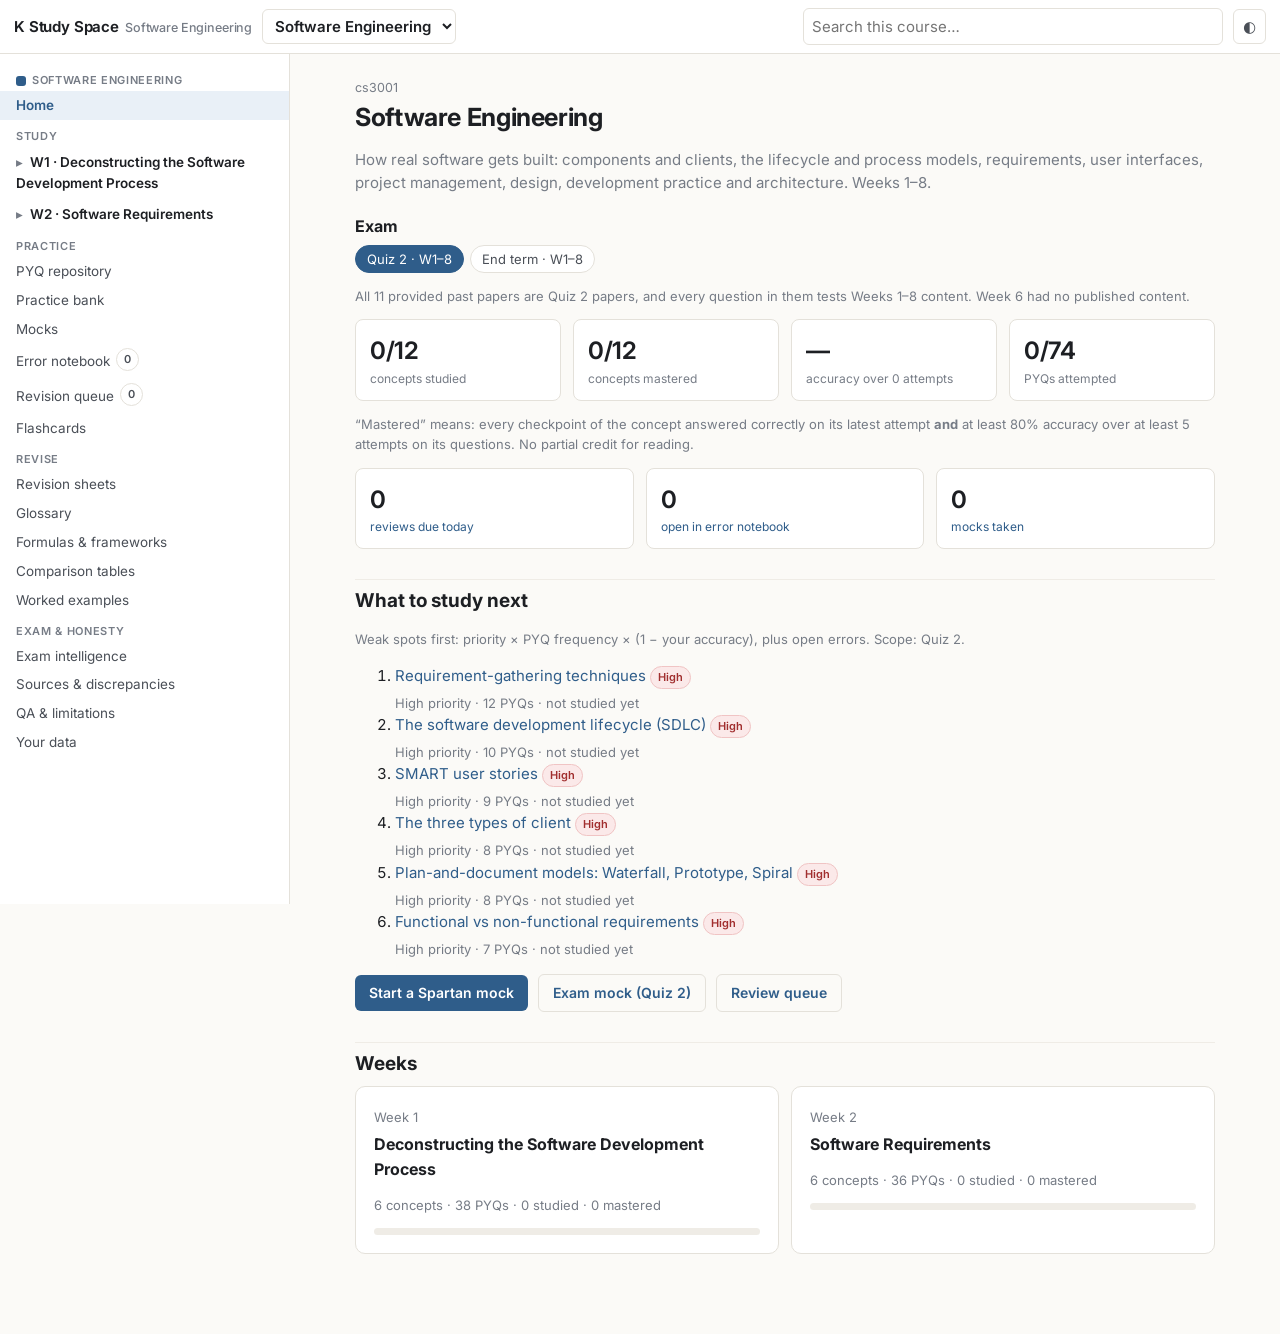
==== public/index.html @ 51eaf44c "Software Engineering Week 2: users, gathering techniques, FR/NFR, SRS, user stories, SMART" ====
<!doctype html>
<html lang="en">
<head>
<meta charset="utf-8">
<meta name="viewport" content="width=device-width, initial-scale=1">
<title>K Study Space — IITM BS learning & exam platform</title>
<meta name="description" content="Multi-course learning and exam-preparation platform: concept pages, mapped past-paper questions with harder variations, timed mocks, error notebook and spaced repetition.">
<link rel="preconnect" href="https://fonts.googleapis.com"><link rel="preconnect" href="https://fonts.gstatic.com" crossorigin>
<link href="https://fonts.googleapis.com/css2?family=Inter:wght@400;500;600;700&family=Source+Serif+4:opsz,wght@8..60,400;8..60,600&display=swap" rel="stylesheet">
<style>
:root{
  --bg:#fbfaf7;--panel:#ffffff;--ink:#1d1f23;--ink2:#4a4f57;--muted:#767c86;--line:#e4e1da;--line2:#efece6;
  --acc:#2f5d8a;--acc2:#e9f0f7;--good:#2d7a4f;--goodbg:#e8f4ec;--bad:#b23a3a;--badbg:#fbeaea;--warn:#9a6a10;--warnbg:#fbf3df;
  --def:#eef2f8;--defb:#5b7fb0;--intu:#f3f0fa;--intub:#7b62b5;--exam:#fff6e5;--examb:#c98a1b;--trap:#fdeeee;--trapb:#c25050;--note:#eef6f1;--noteb:#4e9a6c;
  --code:#f3f1ec;--shadow:0 1px 2px rgba(0,0,0,.05);
  --serif:"Source Serif 4",Georgia,"Times New Roman",serif;--sans:Inter,"Segoe UI",system-ui,-apple-system,sans-serif;--mono:"JetBrains Mono",Consolas,monospace;
}
@media (prefers-color-scheme:dark){:root:not([data-theme="light"]){
  --bg:#15171b;--panel:#1c1f24;--ink:#e6e4df;--ink2:#c2c0ba;--muted:#8d9199;--line:#2e3239;--line2:#262a30;
  --acc:#7fb0e0;--acc2:#1f2b38;--good:#6cc492;--goodbg:#17291f;--bad:#ef8a8a;--badbg:#341c1c;--warn:#e6b65c;--warnbg:#30281a;
  --def:#1d2531;--defb:#6f95c9;--intu:#251f33;--intub:#a58ee0;--exam:#2e2717;--examb:#d9a441;--trap:#331d1d;--trapb:#e07a7a;--note:#1a2a21;--noteb:#6cc492;--code:#23262c;
}}
:root[data-theme="dark"]{
  --bg:#15171b;--panel:#1c1f24;--ink:#e6e4df;--ink2:#c2c0ba;--muted:#8d9199;--line:#2e3239;--line2:#262a30;
  --acc:#7fb0e0;--acc2:#1f2b38;--good:#6cc492;--goodbg:#17291f;--bad:#ef8a8a;--badbg:#341c1c;--warn:#e6b65c;--warnbg:#30281a;
  --def:#1d2531;--defb:#6f95c9;--intu:#251f33;--intub:#a58ee0;--exam:#2e2717;--examb:#d9a441;--trap:#331d1d;--trapb:#e07a7a;--note:#1a2a21;--noteb:#6cc492;--code:#23262c;
}
*{box-sizing:border-box}
html,body{margin:0;background:var(--bg);color:var(--ink);font-family:var(--sans);font-size:15px;line-height:1.55}
a{color:var(--acc);text-decoration:none}a:hover{text-decoration:underline}
button{font:inherit;cursor:pointer}
input,select,textarea{font:inherit;color:var(--ink);background:var(--panel);border:1px solid var(--line);border-radius:6px;padding:6px 8px}
#top{position:sticky;top:0;z-index:20;display:flex;align-items:center;gap:10px;padding:8px 14px;background:var(--panel);border-bottom:1px solid var(--line)}
#top .brand{font-weight:650;letter-spacing:-.01em;white-space:nowrap}
#top .brand small{color:var(--muted);font-weight:500;margin-left:6px}
#search{flex:1;max-width:420px;margin-left:auto}
.iconbtn{background:none;border:1px solid var(--line);border-radius:6px;padding:5px 9px;color:var(--ink2)}
.iconbtn:hover{background:var(--line2)}
#menuBtn{display:none}
#layout{display:flex;min-height:calc(100vh - 50px)}
#side{width:290px;flex:none;border-right:1px solid var(--line);background:var(--panel);overflow-y:auto;height:calc(100vh - 50px);position:sticky;top:50px;padding:10px 0 40px}
#side .grp{padding:8px 16px 2px;font-size:11px;text-transform:uppercase;letter-spacing:.06em;color:var(--muted);font-weight:600}
#side a.nav{display:flex;align-items:center;gap:6px;padding:4px 16px;color:var(--ink2);font-size:13.5px}
#side a.nav:hover{background:var(--line2);text-decoration:none}
#side a.nav.on{background:var(--acc2);color:var(--acc);font-weight:600}
#side details{margin:0}
#side summary{list-style:none;cursor:pointer;padding:5px 16px;font-size:13.5px;font-weight:600;color:var(--ink)}
#side summary::-webkit-details-marker{display:none}
#side summary:before{content:"▸";display:inline-block;width:14px;color:var(--muted);transition:transform .15s}
#side details[open]>summary:before{transform:rotate(90deg)}
#side .topic{padding:3px 16px 1px 34px;font-size:11.5px;color:var(--muted);font-weight:600}
#side a.cpt{display:flex;gap:6px;padding:3px 12px 3px 40px;font-size:13px;color:var(--ink2);line-height:1.35}
#side a.cpt:hover{background:var(--line2);text-decoration:none}
#side a.cpt.on{background:var(--acc2);color:var(--acc)}
.dot{width:8px;height:8px;border-radius:50%;border:1.5px solid var(--muted);flex:none;margin-top:5px}
.dot.st{background:var(--acc);border-color:var(--acc)}.dot.ms{background:var(--good);border-color:var(--good)}
#main{flex:1;min-width:0;padding:24px 28px 80px}
.wrap{max-width:860px;margin:0 auto}
.wide{max-width:1100px;margin:0 auto}
h1{font-size:25px;letter-spacing:-.015em;margin:4px 0 6px;line-height:1.25}
h2{font-size:19px;margin:30px 0 8px;padding-top:6px;border-top:1px solid var(--line2)}
h3{font-size:16px;margin:20px 0 6px}
h4{font-size:14.5px;margin:14px 0 4px}
.reading{font-family:var(--serif);font-size:16.5px;line-height:1.65}
.reading h2,.reading h3,.reading h4{font-family:var(--sans)}
.muted{color:var(--muted)}.small{font-size:13px}
.crumb{font-size:12.5px;color:var(--muted)}
.tag{display:inline-block;font-size:11px;font-weight:600;padding:2px 7px;border-radius:999px;border:1px solid var(--line);color:var(--ink2);background:var(--panel);margin:0 4px 4px 0;white-space:nowrap}
.tag.pyq{background:#fdf1dc;color:#8a5a00;border-color:#efd39b}
.tag.new{background:#e6f1fb;color:#1f5a91;border-color:#b9d4ee}
.tag.ga{background:#eef7ee;color:#2d6b3a;border-color:#bfe0c4}
.tag.var{background:#f3eefb;color:#5b3f9c;border-color:#d7c9f0}
.tag.hi{background:#fbe9e9;color:#a12f2f;border-color:#f0c4c4}.tag.med{background:#fff4dd;color:#8a5a00;border-color:#efd39b}.tag.sup{background:var(--line2)}
:root[data-theme="dark"] .tag.pyq,:root[data-theme="dark"] .tag.new,:root[data-theme="dark"] .tag.ga,:root[data-theme="dark"] .tag.var,:root[data-theme="dark"] .tag.hi,:root[data-theme="dark"] .tag.med{background:var(--line2);color:var(--ink)}
@media (prefers-color-scheme:dark){:root:not([data-theme="light"]) .tag.pyq,:root:not([data-theme="light"]) .tag.new,:root:not([data-theme="light"]) .tag.ga,:root:not([data-theme="light"]) .tag.var,:root:not([data-theme="light"]) .tag.hi,:root:not([data-theme="light"]) .tag.med{background:var(--line2);color:var(--ink)}}
.btn{background:var(--acc);color:#fff;border:0;border-radius:6px;padding:7px 14px;font-weight:600;font-size:14px}
:root[data-theme="dark"] .btn:not(.ghost){color:#10151b}
@media (prefers-color-scheme:dark){:root:not([data-theme="light"]) .btn:not(.ghost){color:#10151b}}
.btn:hover{filter:brightness(1.07)}.btn:disabled{opacity:.45;cursor:default}
.btn.ghost{background:none;color:var(--acc);border:1px solid var(--line)}
.btn.sm{padding:4px 10px;font-size:13px}
.btn.danger{background:var(--bad)}
.row{display:flex;gap:10px;flex-wrap:wrap;align-items:center}
.grid{display:grid;gap:12px}
.g4{grid-template-columns:repeat(4,minmax(0,1fr))}.g3{grid-template-columns:repeat(3,minmax(0,1fr))}.g2{grid-template-columns:repeat(2,minmax(0,1fr))}
.stat{border:1px solid var(--line);border-radius:8px;padding:12px 14px;background:var(--panel)}
.stat .v{font-size:24px;font-weight:650;letter-spacing:-.02em}.stat .l{font-size:12px;color:var(--muted)}
.bar{height:7px;background:var(--line2);border-radius:99px;overflow:hidden;margin-top:6px}.bar>i{display:block;height:100%;background:var(--acc)}
.panel{border:1px solid var(--line);border-radius:8px;background:var(--panel);padding:14px 16px;margin:10px 0}
.box{border-left:3px solid var(--defb);background:var(--def);padding:10px 14px;border-radius:0 6px 6px 0;margin:12px 0}
.box>.bt{font-family:var(--sans);font-size:11.5px;font-weight:700;text-transform:uppercase;letter-spacing:.05em;margin-bottom:3px;color:var(--defb)}
.box.intu{border-color:var(--intub);background:var(--intu)}.box.intu>.bt{color:var(--intub)}
.box.exam{border-color:var(--examb);background:var(--exam)}.box.exam>.bt{color:var(--examb)}
.box.trap{border-color:var(--trapb);background:var(--trap)}.box.trap>.bt{color:var(--trapb)}
.box.note{border-color:var(--noteb);background:var(--note)}.box.note>.bt{color:var(--noteb)}
.box p:first-of-type{margin-top:0}.box p:last-child{margin-bottom:0}
table{border-collapse:collapse}
table.t{width:100%;font-size:13.5px;font-family:var(--sans);margin:8px 0}
table.t th,table.t td{border-bottom:1px solid var(--line);padding:6px 8px;text-align:left;vertical-align:top}
table.t th{font-size:12px;color:var(--muted);font-weight:600;background:var(--line2)}
.mtx{margin:10px auto;font-family:var(--sans);font-size:14px}
.mtx td,.mtx th{border:1px solid var(--line);padding:7px 14px;text-align:center;min-width:64px}
.mtx th{background:var(--line2);font-weight:600;font-size:13px}
.mtx .pl{border:0;background:none;color:var(--muted);font-size:12px;font-weight:600}
.mtx td.ne{background:var(--goodbg);font-weight:600;outline:2px solid var(--good);outline-offset:-2px}
.mtx td.hl{background:var(--warnbg)}
.mtx u{text-decoration-thickness:2px;text-underline-offset:3px}
.mcap{text-align:center;font-size:12.5px;color:var(--muted);font-family:var(--sans);margin-top:-4px}
.fig{overflow-x:auto;margin:10px 0;text-align:center}
.fig svg{max-width:100%;height:auto}
svg text{font-family:var(--sans);fill:var(--ink)}
.q{border:1px solid var(--line);border-radius:8px;background:var(--panel);padding:14px 16px;margin:14px 0;font-family:var(--sans);font-size:15px}
.q .qh{display:flex;flex-wrap:wrap;gap:4px;align-items:center;margin-bottom:6px}
.q .stem{margin:6px 0 10px}
.q .ctx{background:var(--line2);border-radius:6px;padding:8px 12px;margin:6px 0;font-size:14px}
.q .ctx summary{cursor:pointer;color:var(--ink2);font-weight:600;font-size:13px}
.opt{display:flex;gap:8px;align-items:flex-start;padding:7px 10px;border:1px solid var(--line);border-radius:6px;margin:5px 0;cursor:pointer;background:var(--panel)}
.opt:hover{background:var(--line2)}
.opt input{margin-top:4px}
.opt.right{border-color:var(--good);background:var(--goodbg)}.opt.wrong{border-color:var(--bad);background:var(--badbg)}
.opt.picked{border-color:var(--acc)}
.fb{margin-top:10px;border-radius:6px;padding:10px 12px}
.fb.ok{background:var(--goodbg)}.fb.no{background:var(--badbg)}
.sol{margin-top:10px;border-top:1px dashed var(--line);padding-top:10px}
.sol h5{margin:10px 0 4px;font-size:12px;text-transform:uppercase;letter-spacing:.05em;color:var(--muted)}
.why li{margin:3px 0}
.chips{display:flex;flex-wrap:wrap;gap:6px;margin:6px 0}
.chip{border:1px solid var(--line);background:var(--panel);border-radius:999px;padding:3px 11px;font-size:13px;color:var(--ink2)}
.chip.on{background:var(--acc);color:#fff;border-color:var(--acc)}
:root[data-theme="dark"] .chip.on{color:#10151b}
.toc{font-family:var(--sans);font-size:13px;display:flex;flex-wrap:wrap;gap:4px 12px;margin:8px 0 4px;padding:8px 0;border-top:1px solid var(--line2);border-bottom:1px solid var(--line2)}
.navfoot{display:flex;justify-content:space-between;gap:10px;margin-top:36px;padding-top:14px;border-top:1px solid var(--line);font-family:var(--sans)}
.card{perspective:1000px;margin:12px auto;max-width:560px}
.fc{border:1px solid var(--line);border-radius:10px;background:var(--panel);min-height:200px;padding:22px;display:flex;flex-direction:column;justify-content:center;text-align:center;font-size:17px}
.fc .side{font-size:11px;text-transform:uppercase;letter-spacing:.06em;color:var(--muted);margin-bottom:8px}
.banner{background:var(--warnbg);color:var(--warn);padding:7px 14px;font-size:13px;text-align:center}
.hit{padding:6px 0;border-bottom:1px solid var(--line2)}
mark{background:#fde68a;color:inherit;padding:0 1px}
.pill-ok{color:var(--good);font-weight:600}.pill-no{color:var(--bad);font-weight:600}
.kbd{font-family:var(--mono);font-size:12px;background:var(--code);padding:1px 5px;border-radius:4px}
code{font-family:var(--mono);font-size:.88em;background:var(--code);padding:1px 4px;border-radius:4px}
ol.steps li,ul.tight li{margin:3px 0}
.ex{border:1px solid var(--line);border-radius:8px;padding:2px 16px 10px;margin:12px 0;background:var(--panel)}
.ex>.et{font-family:var(--sans);font-size:12px;font-weight:700;color:var(--muted);text-transform:uppercase;letter-spacing:.05em;margin:10px 0 2px}
details.reveal>summary{cursor:pointer;color:var(--acc);font-family:var(--sans);font-size:14px;font-weight:600;margin:6px 0}
.tex-fallback .mjx-raw{font-family:var(--mono);font-size:.9em}
@media (max-width:900px){
  #menuBtn{display:inline-block}
  #side{position:fixed;left:0;top:50px;z-index:30;transform:translateX(-100%);transition:transform .2s;box-shadow:2px 0 12px rgba(0,0,0,.15)}
  #side.open{transform:none}
  #main{padding:16px 16px 70px}
  .g4{grid-template-columns:repeat(2,minmax(0,1fr))}.g3,.g2{grid-template-columns:1fr}
  #top .brand small{display:none}
  .reading{font-size:16px}
}
@media (max-width:520px){#search{max-width:none;min-width:0}#top .brand{display:none}}
@media print{#top,#side,.navfoot{display:none}#main{padding:0}}
/* ---- multi-course additions ---- */
#courseSel{max-width:230px;font-weight:600}
.cc{display:inline-block;width:10px;height:10px;border-radius:3px;margin-right:6px;vertical-align:middle}
.ccard{border:1px solid var(--line);border-radius:10px;background:var(--panel);padding:18px;display:block;color:inherit}
.ccard:hover{text-decoration:none;box-shadow:0 2px 10px rgba(0,0,0,.08)}
.ccard h3{margin:4px 0}
.tag.asg{background:#eef7ee;color:#2d6b3a;border-color:#bfe0c4}
.tag.derived{background:#fff4dd;color:#8a5a00;border-color:#efd39b}
.move{font-family:var(--sans);font-size:11.5px;font-weight:700;text-transform:uppercase;letter-spacing:.06em;color:var(--acc);margin:26px 0 2px}
.reading .lines p{margin:.35em 0}
.timer{position:sticky;top:56px;z-index:5;background:var(--panel);border:1px solid var(--line);border-radius:8px;padding:8px 12px;display:flex;gap:12px;align-items:center;justify-content:space-between;font-family:var(--sans)}
.timer .t{font-variant-numeric:tabular-nums;font-weight:700;font-size:18px}
.timer .t.low{color:var(--bad)}
.qnav{display:flex;flex-wrap:wrap;gap:4px;margin:8px 0}
.qnav a{display:inline-block;min-width:28px;text-align:center;border:1px solid var(--line);border-radius:5px;font-size:12px;padding:2px 4px;color:var(--ink2)}
.qnav a.ans{background:var(--acc2);border-color:var(--acc)}
.qnav a.ok{background:var(--goodbg);border-color:var(--good)}.qnav a.no{background:var(--badbg);border-color:var(--bad)}
.fatal{max-width:760px;margin:40px auto;border:2px solid var(--bad);background:var(--badbg);border-radius:10px;padding:20px;font-family:var(--sans)}
pre.code{background:var(--code);border-radius:6px;padding:10px 12px;font-family:var(--mono);font-size:13px;line-height:1.5;overflow-x:auto;text-align:left;margin:8px 0}
.reading pre.code{font-size:13.5px}
.lbox{border:1px dashed var(--line);border-radius:8px;padding:8px 12px;margin:6px 0}
.kv{display:grid;grid-template-columns:max-content 1fr;gap:4px 14px;font-size:14px}
.kv b{white-space:nowrap}
.hbar{display:flex;align-items:center;gap:8px;font-size:13px;margin:3px 0}
.hbar .lab{width:230px;flex:none;white-space:nowrap;overflow:hidden;text-overflow:ellipsis}
.hbar .trk{flex:1;height:10px;background:var(--line2);border-radius:99px;overflow:hidden}
.hbar .trk i{display:block;height:100%;background:var(--acc)}
.hbar .n{width:46px;text-align:right;font-variant-numeric:tabular-nums}
.filters{display:flex;flex-wrap:wrap;gap:8px;align-items:center;margin:10px 0}
.filters select,.filters input{font-size:13px}
.selfgrade{display:flex;gap:8px;margin-top:8px}
@media (max-width:900px){.hbar .lab{width:130px}}

</style>
</head>
<body>
<header id="top">
  <button id="menuBtn" class="iconbtn" aria-label="Open navigation">☰</button>
  <a class="brand" id="brand" href="#/" style="color:inherit;text-decoration:none">K Study Space<small id="brandSub"></small></a>
  <select id="courseSel" aria-label="Switch course"></select>
  <input id="search" type="search" placeholder="Search this course…" aria-label="Search">
  <button id="themeBtn" class="iconbtn" aria-label="Toggle light/dark theme">◐</button>
</header>
<div id="layout"><nav id="side" aria-label="Course navigation"></nav><main id="main"></main></div>
<script>
/* ---- core/00_helpers.js ---- */
/* ============================================================
   Visual + text helpers shared by every course.
   Everything returns an HTML string. Diagrams are inline SVG.
   ============================================================ */
const R = String.raw;
const esc = s => String(s == null ? '' : s).replace(/&/g, '&amp;').replace(/</g, '&lt;').replace(/>/g, '&gt;').replace(/"/g, '&quot;');
const M = {};

/* ---------- text blocks ---------- */
M.box = (kind, title, html) => `<div class="box ${kind}"><div class="bt">${title}</div>${html}</div>`;
M.def = html => M.box('', 'Terms, one per line', html);
M.rule = html => M.box('note', 'The result', html);
M.trap = html => M.box('trap', 'Trap', html);
M.tip = html => M.box('exam', 'Exam lens', html);
M.lines = arr => '<div class="lines">' + arr.map(x => `<p>${x}</p>`).join('') + '</div>';
M.steps = arr => '<ol class="steps">' + arr.map(x => `<li>${x}</li>`).join('') + '</ol>';
M.ul = arr => '<ul class="tight">' + arr.map(x => `<li>${x}</li>`).join('') + '</ul>';
M.code = (src, cap) => `<pre class="code">${esc(src.replace(/^\n+|\s+$/g, ''))}</pre>` + (cap ? `<div class="mcap">${cap}</div>` : '');
M.table = (head, rows, cap) => '<div class="fig"><table class="t">' + (head ? '<tr>' + head.map(h => `<th>${h}</th>`).join('') + '</tr>' : '') +
  rows.map(r => '<tr>' + r.map(c => `<td>${c}</td>`).join('') + '</tr>').join('') + '</table></div>' + (cap ? `<div class="mcap">${cap}</div>` : '');
/* "Why?" list: [[alternative, one-line check], ...] */
M.why = rows => '<p><b>Why? Check every alternative:</b></p><ul class="tight">' + rows.map(([a, b]) => `<li><b>${a}</b> — ${b}</li>`).join('') + '</ul>';

/* ---------- generic SVG graph ----------
   nodes: [{id, x, y, t (label, \n for new line), w, h, shape:'rect'|'round'|'circle'|'diamond'|'note', hl, fill, sub}]
   edges: [{a, b, lab, dash, hl, bend (px), back (bool, route below)}]          */
M._wrap = (t) => String(t).split('\n');
M.graph = function (nodes, edges, o = {}) {
  const by = {}; nodes.forEach(n => { n.w = n.w || Math.max(70, Math.max(...M._wrap(n.t).map(s => s.length)) * 7.4 + 18); n.h = n.h || (M._wrap(n.t).length * 16 + (n.sub ? 16 : 0) + 14); by[n.id] = n; });
  const W = o.W || Math.max(...nodes.map(n => n.x + n.w / 2)) + 20, H = o.H || Math.max(...nodes.map(n => n.y + n.h / 2)) + 24;
  const id = 'g' + Math.random().toString(36).slice(2, 7);
  let s = `<svg viewBox="0 0 ${W} ${H}" width="${W}" role="img" aria-label="${esc(o.label || 'diagram')}"><defs>
<marker id="${id}a" viewBox="0 0 10 10" refX="9" refY="5" markerWidth="8" markerHeight="8" orient="auto-start-reverse"><path d="M0,0 L10,5 L0,10 z" fill="var(--ink2)"/></marker>
<marker id="${id}h" viewBox="0 0 10 10" refX="9" refY="5" markerWidth="8" markerHeight="8" orient="auto-start-reverse"><path d="M0,0 L10,5 L0,10 z" fill="var(--good)"/></marker></defs>`;
  const clip = (n, tx, ty) => { // point on n's border toward (tx,ty)
    const dx = tx - n.x, dy = ty - n.y; if (!dx && !dy) return [n.x, n.y];
    if (n.shape === 'circle') { const r = n.w / 2, d = Math.hypot(dx, dy); return [n.x + dx / d * r, n.y + dy / d * r]; }
    const hw = n.w / 2 + 2, hh = n.h / 2 + 2, k = Math.min(Math.abs(dx) > 1e-9 ? hw / Math.abs(dx) : 1e9, Math.abs(dy) > 1e-9 ? hh / Math.abs(dy) : 1e9);
    return [n.x + dx * k, n.y + dy * k];
  };
  edges.forEach(e => {
    const A = by[e.a], B = by[e.b]; if (!A || !B) return;
    const col = e.hl ? 'var(--good)' : 'var(--ink2)', mk = `url(#${id}${e.hl ? 'h' : 'a'})`;
    if (e.back) { // route underneath: down from A, across, up into B
      const yb = Math.max(A.y + A.h / 2, B.y + B.h / 2) + (e.drop || 26);
      s += `<path d="M${A.x},${A.y + A.h / 2} L${A.x},${yb} L${B.x},${yb} L${B.x},${B.y + B.h / 2 + 2}" fill="none" stroke="${col}" stroke-width="${e.hl ? 2.6 : 1.5}" ${e.dash ? 'stroke-dasharray="5 4"' : ''} marker-end="${mk}"/>`;
      if (e.lab) s += `<text x="${(A.x + B.x) / 2}" y="${yb - 5}" font-size="11.5" text-anchor="middle" fill="var(--muted)">${e.lab}</text>`;
      return;
    }
    let [x1, y1] = clip(A, B.x, B.y), [x2, y2] = clip(B, A.x, A.y);
    let d = `M${x1},${y1} L${x2},${y2}`, lx = (x1 + x2) / 2, ly = (y1 + y2) / 2 - 6;
    if (e.bend) { const mx = (x1 + x2) / 2, my = (y1 + y2) / 2, nx = -(y2 - y1), ny = x2 - x1, L = Math.hypot(nx, ny) || 1, cx = mx + nx / L * e.bend, cy = my + ny / L * e.bend; d = `M${x1},${y1} Q${cx},${cy} ${x2},${y2}`; lx = cx; ly = cy; }
    s += `<path d="${d}" fill="none" stroke="${col}" stroke-width="${e.hl ? 2.6 : 1.5}" ${e.dash ? 'stroke-dasharray="5 4"' : ''} marker-end="${e.noArrow ? '' : mk}"/>`;
    if (e.lab) s += `<text x="${lx}" y="${ly}" font-size="11.5" text-anchor="middle" fill="var(--ink2)" paint-order="stroke" stroke="var(--bg)" stroke-width="4">${e.lab}</text>`;
  });
  nodes.forEach(n => {
    const fill = n.fill || (n.hl ? 'var(--goodbg)' : 'var(--panel)'), st = n.hl ? 'var(--good)' : 'var(--ink2)', sw = n.hl ? 2.2 : 1.3;
    if (n.shape === 'circle') s += `<circle cx="${n.x}" cy="${n.y}" r="${n.w / 2}" fill="${fill}" stroke="${st}" stroke-width="${sw}"/>`;
    else if (n.shape === 'diamond') s += `<polygon points="${n.x},${n.y - n.h / 2} ${n.x + n.w / 2},${n.y} ${n.x},${n.y + n.h / 2} ${n.x - n.w / 2},${n.y}" fill="${fill}" stroke="${st}" stroke-width="${sw}"/>`;
    else s += `<rect x="${n.x - n.w / 2}" y="${n.y - n.h / 2}" width="${n.w}" height="${n.h}" rx="${n.shape === 'round' ? 14 : 5}" fill="${fill}" stroke="${st}" stroke-width="${sw}"/>`;
    const L = M._wrap(n.t), top = n.y - ((L.length - 1) * 16 + (n.sub ? 16 : 0)) / 2 + 4;
    L.forEach((ln, i) => { s += `<text x="${n.x}" y="${top + i * 16}" font-size="13" text-anchor="middle" font-weight="600">${ln}</text>`; });
    if (n.sub) s += `<text x="${n.x}" y="${top + L.length * 16}" font-size="11.5" text-anchor="middle" fill="var(--muted)">${n.sub}</text>`;
  });
  (o.notes || []).forEach(t => { s += `<text x="${t.x}" y="${t.y}" font-size="${t.fs || 12}" text-anchor="${t.a || 'middle'}" fill="${t.c || 'var(--muted)'}" font-weight="${t.b ? 700 : 400}">${t.t}</text>`; });
  s += '</svg>';
  return `<div class="fig">${s}</div>` + (o.cap ? `<div class="mcap">${o.cap}</div>` : '');
};

/* Horizontal chain of boxes: items = ['A','B',...] or [{t,sub,hl}], o.loop adds a return arrow (cycle). */
M.flow = function (items, o = {}) {
  const gap = o.gap || 46; let x = 20; const y = o.y || 40;
  const nodes = items.map((it, i) => { const n = typeof it === 'string' ? { t: it } : { ...it }; n.id = 'n' + i; n.y = y; n.w = n.w || Math.max(80, Math.max(...M._wrap(n.t).map(s => s.length)) * 7.4 + 18); n.x = x + n.w / 2; x += n.w + gap; n.shape = n.shape || 'round'; return n; });
  const edges = nodes.slice(1).map((n, i) => ({ a: 'n' + i, b: n.id, lab: (o.labs || [])[i] }));
  if (o.loop) edges.push({ a: nodes[nodes.length - 1].id, b: nodes[0].id, back: true, lab: o.loop === true ? '' : o.loop, dash: true });
  return M.graph(nodes, edges, { cap: o.cap, label: o.label, H: o.loop ? y + 70 : undefined });
};

/* ---------- UML class diagram ----------
   classes: [{id, name, attrs:[], ops:[], x, y, stereo}]  (x,y = top-left)
   rels: [{a, b, k:'assoc'|'comp'|'agg'|'inh'|'dep'|'line', lab}]
     comp/agg: diamond at b (b = the WHOLE).  inh: hollow triangle at b (b = PARENT).
     assoc: open arrow at b (a uses b).  dep: dashed arrow a -> b.  line: plain association line. */
M.uml = function (classes, rels, o = {}) {
  const by = {};
  classes.forEach(c => {
    const rows = [c.name, ...(c.attrs || []), ...(c.ops || [])];
    c.w = c.w || Math.max(110, Math.max(...rows.map(r => r.length)) * 7 + 22);
    c.h = 26 + (c.stereo ? 13 : 0) + ((c.attrs || []).length || (c.compact ? 0 : 0.6)) * 16 + 8 + ((c.ops || []).length || (c.compact ? 0 : 0.6)) * 16 + 6;
    if (c.compact) c.h = 34;
    by[c.id] = c;
  });
  const W = o.W || Math.max(...classes.map(c => c.x + c.w)) + 20, H = o.H || Math.max(...classes.map(c => c.y + c.h)) + 20;
  const cx = c => c.x + c.w / 2, cy = c => c.y + c.h / 2;
  const clip = (c, tx, ty) => { const dx = tx - cx(c), dy = ty - cy(c); const k = Math.min(Math.abs(dx) > 1e-9 ? (c.w / 2) / Math.abs(dx) : 1e9, Math.abs(dy) > 1e-9 ? (c.h / 2) / Math.abs(dy) : 1e9); return [cx(c) + dx * k, cy(c) + dy * k]; };
  let s = `<svg viewBox="0 0 ${W} ${H}" width="${W}" role="img" aria-label="UML class diagram">`;
  rels.forEach(r => {
    const A = by[r.a], B = by[r.b]; if (!A || !B) return;
    const [x1, y1] = clip(A, cx(B), cy(B)), [x2, y2] = clip(B, cx(A), cy(A));
    const ang = Math.atan2(y2 - y1, x2 - x1), ux = Math.cos(ang), uy = Math.sin(ang), px = -uy, py = ux;
    let ex = x2, ey = y2, head = '';
    if (r.k === 'comp' || r.k === 'agg') { // diamond at B
      const L = 18, Wd = 7, bx = x2 - ux * L, by_ = y2 - uy * L, mx = x2 - ux * L / 2, my = y2 - uy * L / 2;
      head = `<polygon points="${x2},${y2} ${mx + px * Wd},${my + py * Wd} ${bx},${by_} ${mx - px * Wd},${my - py * Wd}" fill="${r.k === 'comp' ? 'var(--ink)' : 'var(--panel)'}" stroke="var(--ink)" stroke-width="1.3"/>`; ex = bx; ey = by_;
    } else if (r.k === 'inh') {
      const L = 15, Wd = 9, bx = x2 - ux * L, by_ = y2 - uy * L;
      head = `<polygon points="${x2},${y2} ${bx + px * Wd},${by_ + py * Wd} ${bx - px * Wd},${by_ - py * Wd}" fill="var(--panel)" stroke="var(--ink)" stroke-width="1.3"/>`; ex = bx; ey = by_;
    } else if (r.k === 'assoc' || r.k === 'dep') {
      const L = 11, Wd = 6, bx = x2 - ux * L, by_ = y2 - uy * L;
      head = `<polyline points="${bx + px * Wd},${by_ + py * Wd} ${x2},${y2} ${bx - px * Wd},${by_ - py * Wd}" fill="none" stroke="var(--ink)" stroke-width="1.4"/>`;
    }
    s += `<line x1="${x1}" y1="${y1}" x2="${ex}" y2="${ey}" stroke="var(--ink)" stroke-width="1.3" ${r.k === 'dep' ? 'stroke-dasharray="6 4"' : ''}/>` + head;
    if (r.lab) s += `<text x="${(x1 + x2) / 2 + px * 10}" y="${(y1 + y2) / 2 + py * 10 - 2}" font-size="11.5" text-anchor="middle" fill="var(--muted)">${r.lab}</text>`;
  });
  classes.forEach(c => {
    s += `<rect x="${c.x}" y="${c.y}" width="${c.w}" height="${c.h}" fill="${c.hl ? 'var(--acc2)' : 'var(--panel)'}" stroke="var(--ink)" stroke-width="1.3"/>`;
    let y = c.y + 18;
    if (c.stereo) { s += `<text x="${c.x + c.w / 2}" y="${y - 2}" font-size="10.5" text-anchor="middle" fill="var(--muted)">«${c.stereo}»</text>`; y += 13; }
    s += `<text x="${c.x + c.w / 2}" y="${y}" font-size="13" font-weight="700" text-anchor="middle">${c.name}</text>`;
    if (c.compact) return;
    y += 8; s += `<line x1="${c.x}" y1="${y}" x2="${c.x + c.w}" y2="${y}" stroke="var(--ink)" stroke-width="1"/>`;
    (c.attrs || []).forEach(a => { y += 16; s += `<text x="${c.x + 8}" y="${y - 3}" font-size="12">${esc(a)}</text>`; });
    y += (c.attrs || []).length ? 6 : 10; s += `<line x1="${c.x}" y1="${y}" x2="${c.x + c.w}" y2="${y}" stroke="var(--ink)" stroke-width="1"/>`;
    (c.ops || []).forEach(a => { y += 16; s += `<text x="${c.x + 8}" y="${y - 3}" font-size="12">${esc(a)}</text>`; });
  });
  s += '</svg>';
  return `<div class="fig">${s}</div>` + (o.cap ? `<div class="mcap">${o.cap}</div>` : '');
};
/* Legend of the four UML relationship arrows */
M.umlLegend = () => M.uml([
  { id: 'a1', name: 'Seller', x: 10, y: 10, compact: 1 }, { id: 'a2', name: 'Inventory', x: 220, y: 10, compact: 1 },
  { id: 'b1', name: 'Product', x: 10, y: 70, compact: 1 }, { id: 'b2', name: 'Catalogue', x: 220, y: 70, compact: 1 },
  { id: 'c1', name: 'Book', x: 10, y: 130, compact: 1 }, { id: 'c2', name: 'Product ', x: 220, y: 130, compact: 1 },
  { id: 'd1', name: 'BankAccount', x: 10, y: 190, compact: 1 }, { id: 'd2', name: '«interface» iTransaction', x: 220, y: 190, compact: 1, w: 190 }],
  [{ a: 'a1', b: 'a2', k: 'assoc', lab: 'association (uses)' }, { a: 'b1', b: 'b2', k: 'comp', lab: 'composition (part of)' },
   { a: 'c1', b: 'c2', k: 'inh', lab: 'inheritance (is-a)' }, { a: 'd1', b: 'd2', k: 'dep', lab: 'dependency (changes ripple)' }],
  { W: 430, cap: 'How the course draws the four relationships. The diamond sits at the WHOLE; the hollow triangle points at the PARENT.' });

/* ---------- activity network with automatic critical path ----------
   tasks: [{id, t, d}], deps: [[from, to], ...]  -> layered layout, longest path highlighted */
M.net = function (tasks, deps, o = {}) {
  const cp = CALC.critical(tasks, deps);
  const lvl = {}; const order = cp.order;
  order.forEach(id => { lvl[id] = Math.max(0, ...deps.filter(d => d[1] === id).map(d => lvl[d[0]] + 1)); });
  const cols = {}; order.forEach(id => (cols[lvl[id]] = cols[lvl[id]] || []).push(id));
  const colW = o.colW || 150, rowH = o.rowH || 70, maxRows = Math.max(...Object.values(cols).map(c => c.length));
  const nodes = tasks.map(t => { const c = cols[lvl[t.id]], i = c.indexOf(t.id); return { id: t.id, t: t.t, sub: t.d + (o.unit || ' d'), x: 80 + lvl[t.id] * colW, y: 40 + (i + (maxRows - c.length) / 2) * rowH, w: 124, hl: o.noCP ? false : cp.path.includes(t.id) }; });
  const onPath = (a, b) => !o.noCP && cp.path.indexOf(a) > -1 && cp.path.indexOf(b) === cp.path.indexOf(a) + 1;
  const edges = deps.map(([a, b]) => ({ a, b, hl: onPath(a, b) }));
  const cap = o.cap || (o.noCP ? '' : `Critical path (green) = ${cp.path.map(id => tasks.find(t => t.id === id).t.replace(/\n/g, ' ')).join(' → ')} = ${cp.len}${o.unit || ' days'}.`);
  return M.graph(nodes, edges, { cap, label: 'activity network' });
};

/* ---------- simple bar chart ---------- bars: [{lab, v}], o.line: value for a dashed reference line */
M.bars = function (bars, o = {}) {
  const bw = o.bw || 46, gap = 18, L = 40, H = o.H || 150, top = 16, mx = Math.max(...bars.map(b => b.v), o.line || 0) * 1.15;
  const W = L + bars.length * (bw + gap) + 20;
  let s = `<svg viewBox="0 0 ${W} ${H + top + 30}" width="${W}" role="img" aria-label="bar chart">`;
  s += `<line x1="${L - 6}" y1="${top + H}" x2="${W - 6}" y2="${top + H}" stroke="var(--ink2)"/>`;
  bars.forEach((b, i) => { const h = b.v / mx * H, x = L + i * (bw + gap); s += `<rect x="${x}" y="${top + H - h}" width="${bw}" height="${h}" rx="3" fill="${b.c || 'var(--acc)'}" opacity=".85"/><text x="${x + bw / 2}" y="${top + H - h - 4}" font-size="12" text-anchor="middle">${b.v}</text><text x="${x + bw / 2}" y="${top + H + 16}" font-size="11.5" text-anchor="middle" fill="var(--muted)">${b.lab}</text>`; });
  if (o.line != null) { const y = top + H - o.line / mx * H; s += `<line x1="${L - 6}" y1="${y}" x2="${W - 6}" y2="${y}" stroke="var(--good)" stroke-width="2" stroke-dasharray="6 4"/><text x="${W - 8}" y="${y - 5}" font-size="12" text-anchor="end" fill="var(--good)" font-weight="700">${o.lineLab || o.line}</text>`; }
  s += '</svg>';
  return `<div class="fig">${s}</div>` + (o.cap ? `<div class="mcap">${o.cap}</div>` : '');
};

/* ---------- ranked ladder (best at top) ---------- items: [{t, d}] */
M.ladder = function (items, o = {}) {
  const rowH = 40, W = o.W || 560, H = items.length * rowH + 30;
  let s = `<svg viewBox="0 0 ${W} ${H}" width="${W}" role="img" aria-label="ranked ladder">`;
  items.forEach((it, i) => {
    const y = 10 + i * rowH, f = i / Math.max(1, items.length - 1);
    s += `<rect x="40" y="${y}" width="${W - 50}" height="${rowH - 8}" rx="6" fill="var(--panel)" stroke="${f < .34 ? 'var(--good)' : f > .66 ? 'var(--bad)' : 'var(--warn)'}" stroke-width="1.6"/>`;
    s += `<text x="52" y="${y + 21}" font-size="13.5" font-weight="700">${i + 1}. ${it.t}</text><text x="${W - 18}" y="${y + 21}" font-size="12" text-anchor="end" fill="var(--muted)">${it.d || ''}</text>`;
  });
  s += `<text x="20" y="22" font-size="11" text-anchor="middle" fill="var(--good)" font-weight="700">${o.top || 'best'}</text><text x="20" y="${H - 22}" font-size="11" text-anchor="middle" fill="var(--bad)" font-weight="700">${o.bottom || 'worst'}</text>`;
  s += `<line x1="20" y1="30" x2="20" y2="${H - 36}" stroke="var(--muted)" stroke-width="1.5" marker-end=""/>`;
  s += '</svg>';
  return `<div class="fig">${s}</div>` + (o.cap ? `<div class="mcap">${o.cap}</div>` : '');
};

/* ---------- 2×2 quadrant ---------- o: {x:'Coupling', y:'Cohesion', cells:[[tl,tr],[bl,br]], hl:[r,c], xl:['low','high'], yl:['high','low']} */
M.quad = function (o) {
  const W = 470, H = 330, x0 = 90, y0 = 20, cw = 175, ch = 130;
  let s = `<svg viewBox="0 0 ${W} ${H}" width="${W}" role="img" aria-label="quadrant">`;
  for (let r = 0; r < 2; r++) for (let c = 0; c < 2; c++) {
    const on = o.hl && o.hl[0] === r && o.hl[1] === c, good = o.good && o.good[0] === r && o.good[1] === c;
    s += `<rect x="${x0 + c * cw}" y="${y0 + r * ch}" width="${cw - 6}" height="${ch - 6}" rx="8" fill="${good ? 'var(--goodbg)' : on ? 'var(--warnbg)' : 'var(--panel)'}" stroke="${on ? 'var(--warn)' : good ? 'var(--good)' : 'var(--line)'}" stroke-width="${on || good ? 2.2 : 1.2}"/>`;
    M._wrap(o.cells[r][c]).forEach((ln, i, A) => { s += `<text x="${x0 + c * cw + cw / 2 - 3}" y="${y0 + r * ch + ch / 2 - (A.length - 1) * 8 + i * 16}" font-size="12.5" text-anchor="middle">${ln}</text>`; });
  }
  s += `<text x="${x0 + cw - 3}" y="${H - 6}" font-size="13" text-anchor="middle" font-weight="700">${o.x} →</text>`;
  (o.xl || []).forEach((t, i) => { s += `<text x="${x0 + i * cw + cw / 2 - 3}" y="${y0 + 2 * ch + 12}" font-size="11.5" text-anchor="middle" fill="var(--muted)">${t}</text>`; });
  s += `<text x="16" y="${y0 + ch}" font-size="13" font-weight="700" transform="rotate(-90 16 ${y0 + ch})" text-anchor="middle">${o.y}</text>`;
  (o.yl || []).forEach((t, i) => { s += `<text x="${x0 - 8}" y="${y0 + i * ch + ch / 2}" font-size="11.5" text-anchor="end" fill="var(--muted)">${t}</text>`; });
  s += '</svg>';
  return `<div class="fig">${s}</div>` + (o.cap ? `<div class="mcap">${o.cap}</div>` : '');
};

/* ---------- Kanban / sprint board ---------- cols: [{t, cards:[..]}] */
M.board = function (cols, o = {}) {
  const cw = 150, W = cols.length * (cw + 12) + 12, maxc = Math.max(...cols.map(c => c.cards.length)), H = 44 + maxc * 40 + 12;
  let s = `<svg viewBox="0 0 ${W} ${H}" width="${W}" role="img" aria-label="board">`;
  cols.forEach((c, i) => {
    const x = 12 + i * (cw + 12);
    s += `<rect x="${x}" y="6" width="${cw}" height="${H - 12}" rx="8" fill="var(--line2)"/><text x="${x + cw / 2}" y="28" font-size="13" font-weight="700" text-anchor="middle">${c.t}</text>`;
    c.cards.forEach((k, j) => { const kk = typeof k === 'string' ? { t: k } : k; s += `<rect x="${x + 8}" y="${40 + j * 40}" width="${cw - 16}" height="32" rx="5" fill="${kk.hl ? 'var(--warnbg)' : 'var(--panel)'}" stroke="var(--line)"/><text x="${x + cw / 2}" y="${60 + j * 40}" font-size="11.5" text-anchor="middle">${kk.t}</text>`; });
  });
  s += '</svg>';
  return `<div class="fig">${s}</div>` + (o.cap ? `<div class="mcap">${o.cap}</div>` : '');
};

/* ---------- Git branch graph ----------
   lanes: ['master','feature1'], commits: [{l:laneIndex, x:step, t:'label', hl}], links: [[l1,x1,l2,x2,'label']] */
M.git = function (lanes, commits, links, o = {}) {
  const dx = 70, dy = 52, L = 110, steps = Math.max(...commits.map(c => c.x)) + 1, W = L + steps * dx + 20, H = lanes.length * dy + 20;
  const X = x => L + x * dx, Y = l => 26 + l * dy, colr = l => ['var(--acc)', 'var(--good)', 'var(--warn)', 'var(--bad)'][l % 4];
  let s = `<svg viewBox="0 0 ${W} ${H}" width="${W}" role="img" aria-label="git graph">`;
  lanes.forEach((ln, l) => { const xs = commits.filter(c => c.l === l).map(c => c.x); if (!xs.length) return; s += `<text x="${L - 20}" y="${Y(l) + 4}" font-size="12.5" text-anchor="end" font-weight="700" fill="${colr(l)}">${ln}</text><line x1="${X(Math.min(...xs))}" y1="${Y(l)}" x2="${X(Math.max(...xs))}" y2="${Y(l)}" stroke="${colr(l)}" stroke-width="3"/>`; });
  links.forEach(([l1, x1, l2, x2, t]) => { s += `<path d="M${X(x1)},${Y(l1)} C${X(x1) + 30},${Y(l1)} ${X(x2) - 30},${Y(l2)} ${X(x2)},${Y(l2)}" fill="none" stroke="var(--muted)" stroke-width="2" stroke-dasharray="${t && /merge|rebase/.test(t) ? '0' : '5 4'}"/>`; if (t) s += `<text x="${(X(x1) + X(x2)) / 2}" y="${(Y(l1) + Y(l2)) / 2 - 4}" font-size="11" text-anchor="middle" fill="var(--muted)">${t}</text>`; });
  commits.forEach(c => { s += `<circle cx="${X(c.x)}" cy="${Y(c.l)}" r="8" fill="${c.hl ? 'var(--warnbg)' : 'var(--panel)'}" stroke="${colr(c.l)}" stroke-width="3"/>`; if (c.t) s += `<text x="${X(c.x)}" y="${Y(c.l) + 24}" font-size="11" text-anchor="middle">${c.t}</text>`; });
  s += '</svg>';
  return `<div class="fig">${s}</div>` + (o.cap ? `<div class="mcap">${o.cap}</div>` : '');
};

/* ---------- line plot ---------- lines: [{f, lab, c}], o: {x0,x1,y1,xl,yl, pts:[{x,y,lab}]} */
M.plot = function (lines, o) {
  const W = 520, H = 300, L = 56, B = 40, T = 14, Rr = 120, pw = W - L - Rr, ph = H - B - T;
  const X = x => L + (x - o.x0) / (o.x1 - o.x0) * pw, Y = y => T + ph - y / o.y1 * ph;
  let s = `<svg viewBox="0 0 ${W} ${H}" width="${W}" role="img" aria-label="plot"><line x1="${L}" y1="${T + ph}" x2="${L + pw}" y2="${T + ph}" stroke="var(--ink2)"/><line x1="${L}" y1="${T}" x2="${L}" y2="${T + ph}" stroke="var(--ink2)"/>`;
  for (let i = 0; i <= 4; i++) { const xv = o.x0 + (o.x1 - o.x0) * i / 4, yv = o.y1 * i / 4; s += `<text x="${X(xv)}" y="${T + ph + 16}" font-size="11" text-anchor="middle" fill="var(--muted)">${+xv.toFixed(0)}</text><text x="${L - 6}" y="${Y(yv) + 4}" font-size="11" text-anchor="end" fill="var(--muted)">${+yv.toFixed(0)}</text>`; }
  s += `<text x="${L + pw / 2}" y="${H - 4}" font-size="12" text-anchor="middle">${o.xl}</text><text x="14" y="${T + ph / 2}" font-size="12" text-anchor="middle" transform="rotate(-90 14 ${T + ph / 2})">${o.yl}</text>`;
  const cols = ['var(--good)', 'var(--acc)', 'var(--bad)', 'var(--warn)'];
  lines.forEach((ln, k) => { let d = ''; for (let i = 0; i <= 60; i++) { const x = o.x0 + (o.x1 - o.x0) * i / 60; d += (i ? 'L' : 'M') + X(x).toFixed(1) + ',' + Y(Math.min(ln.f(x), o.y1 * 1.05)).toFixed(1); } s += `<path d="${d}" fill="none" stroke="${ln.c || cols[k]}" stroke-width="2.4"/><text x="${L + pw + 6}" y="${Y(Math.min(ln.f(o.x1), o.y1)) + 4}" font-size="12" fill="${ln.c || cols[k]}" font-weight="700">${ln.lab}</text>`; });
  (o.pts || []).forEach(p => { s += `<circle cx="${X(p.x)}" cy="${Y(p.y)}" r="4.5" fill="var(--ink)"/><text x="${X(p.x) + 7}" y="${Y(p.y) - 7}" font-size="11.5">${p.lab}</text>`; });
  s += '</svg>';
  return `<div class="fig">${s}</div>` + (o.cap ? `<div class="mcap">${o.cap}</div>` : '');
};

/* Worked example block used inside concept pages */
M.ex = (lvl, q, a) => ({ lvl, q, a });

/* ---- core/10_registry.js ---- */
/* ============================================================
   Course registry. Content files call these functions; the app
   never needs to change when a course or week is added.
   Load order (build.py): core → each course (course.js, w*.js,
   pyq.js, extra.js) → app.
   ============================================================ */
const COURSES = {}, COURSE_ORDER = [];
let CUR = null;
const LABELS = { PYQ: 'PYQ', ASSIGNMENT: 'ASSIGNMENT', NEW: 'NEW', VARIATION: 'VARIATION' };

function COURSE(o) {
  Object.assign(o, { weeks: [], concepts: [], cmap: {}, qs: [], qmap: {}, gloss: [], cards: [], formulas: [], compare: [], sheets: {},
    sources: [], limits: [], papers: {}, families: {}, intel: [], _dups: [], _n: 0 });
  COURSES[o.code] = o; COURSE_ORDER.push(o.code); CUR = o; return o;
}
const _course = code => { const c = code ? COURSES[code] : CUR; if (!c) throw new Error('Unknown course ' + code + ' — call COURSE() first'); CUR = c; return c; };

function WEEK(o) { const c = _course(o.course); o.course = c.code; o.topics = o.topics || []; c.weeks.push(o); c.weeks.sort((a, b) => a.n - b.n); return o; }

/* Concept. Required: id, week, title, pri, intu, why, formal, vis, math, ex[3], conn, mis, exam, src, prereq */
function C(o) { const c = _course(o.course); o.course = c.code; if (c.cmap[o.id]) c._dups.push('concept ' + o.id); c.cmap[o.id] = o; c.concepts.push(o); return o; }

function _addQ(c, o) {
  o.course = c.code;
  if (!o.id) o.id = c.code + '-q' + (++c._n);
  if (c.qmap[o.id]) c._dups.push('question ' + o.id);
  c.qmap[o.id] = o; c.qs.push(o); return o;
}
/* Checkpoint / practice question. cp = concept it checks. src defaults to NEW. */
function Q(o) {
  const c = _course(o.course); o.src = o.src || 'NEW';
  if (o.cp) { o.cs = o.cs || [o.cp]; if (!o.id) { const k = c.qs.filter(q => q.cp === o.cp).length + 1; o.id = c.code + '-' + o.cp + '-c' + k; } }
  return _addQ(c, o);
}
/* Past-paper question. id = <course>-<paper>-<qno>. otype: mcq|msq|num|text */
function PQ(course, paper, qno, marks, otype, o) {
  const c = _course(course);
  Object.assign(o, { id: `${course}-${paper}-${qno}`, src: 'PYQ', paper, qno, marks, type: otype });
  return _addQ(c, o);
}
/* Harder variation of one or more PYQs (a whole family). */
function VQ(o, pyqIds) {
  const c = _course(o.course); o.src = 'VARIATION'; o.varOf = [].concat(pyqIds); o.diff = o.diff || 'hard';
  if (!o.id) o.id = c.code + '-v' + (c.qs.filter(q => q.src === 'VARIATION').length + 1);
  return _addQ(c, o);
}
function PAPER(course, id, meta) { _course(course).papers[id] = Object.assign({ id }, meta); }
function FAMILY(id, meta) { const c = _course(meta.course); c.families[id] = Object.assign({ id }, meta); }
function GLOSS(term, def, week) { _course().gloss.push({ term, def, week }); }
function CARD(front, back, week) { const c = _course(); c.cards.push({ id: c.code + '-k' + (c.cards.length + 1), front, back, week }); }
function FORMULA(o) { _course().formulas.push(o); }
function COMPARE(o) { _course().compare.push(o); }
function SHEET(week, html) { _course().sheets[week] = html; }
function SOURCE(o) { _course().sources.push(o); }
function LIMIT(t) { _course().limits.push(t); }
function INTEL(o) { _course().intel.push(o); }

/* Resolve cross-references once every file has loaded. */
function FINALIZE() {
  COURSE_ORDER.forEach(code => {
    const c = COURSES[code];
    c.qs.forEach(q => {
      if (q.src === 'VARIATION') {
        const base = q.varOf.map(id => c.qmap[id]).filter(Boolean);
        if (base[0]) { q.cs = q.cs || base[0].cs; q.week = q.week || base[0].week; q.fam = q.fam || base[0].fam; }
      }
      if (q.week == null && q.cs && c.cmap[q.cs[0]]) q.week = c.cmap[q.cs[0]].week;
      q.cs = q.cs || [];
    });
    c.vars = {}; c.qs.filter(q => q.src === 'VARIATION').forEach(v => v.varOf.forEach(id => (c.vars[id] = c.vars[id] || []).push(v.id)));
    c.verify = VERIFY(c);
  });
}

/* ---- core/20_compute.js ---- */
/* ============================================================
   Calculators. Any question whose answer can be computed carries
   calc: () => value. VERIFY() recomputes every such key at load;
   the app refuses to start if a key disagrees with the maths.
   ============================================================ */
const CALC = {
  COCOMO: { organic: [2.4, 1.05], semi: [3.0, 1.12], embedded: [3.6, 1.20] },
  /* Basic COCOMO effort in person-months: a × KLOC^b × EAF */
  cocomo(mode, kloc, eaf = 1) { const [a, b] = Array.isArray(mode) ? mode : CALC.COCOMO[mode]; return a * Math.pow(kloc, b) * eaf; },
  prod: arr => arr.reduce((p, x) => p * x, 1),
  sum: arr => arr.reduce((p, x) => p + x, 0),
  avg: arr => CALC.sum(arr) / arr.length,
  risk: (p, i) => p * i,
  /* Pick the label with the highest P × I. rows: [[label, p, i], ...] */
  topRisk: rows => rows.map(([l, p, i]) => [l, p * i]).sort((a, b) => b[1] - a[1])[0][0],
  /* Cyclomatic complexity of a Python snippet = decision points + 1.
     Counts if / elif / for / while (and case); never else. */
  cc(code) {
    let d = 0;
    code.split('\n').forEach(line => { const s = line.replace(/#.*/, '').trim(); if (/^(if|elif|for|while|case)\b/.test(s)) d++; });
    return d + 1;
  },
  /* Activity network: tasks [{id,d}], deps [[from,to]] → {order, ef, len, path, slack} */
  critical(tasks, deps) {
    const ids = tasks.map(t => t.id), dur = {}; tasks.forEach(t => dur[t.id] = t.d);
    const indeg = {}; ids.forEach(i => indeg[i] = 0); deps.forEach(([, b]) => indeg[b]++);
    const order = [], q = ids.filter(i => !indeg[i]);
    while (q.length) { const n = q.shift(); order.push(n); deps.filter(d => d[0] === n).forEach(([, b]) => { if (!--indeg[b]) q.push(b); }); }
    const es = {}, ef = {}, prev = {};
    order.forEach(n => { const ps = deps.filter(d => d[1] === n).map(d => d[0]); es[n] = 0; ps.forEach(p => { if (ef[p] > es[n]) { es[n] = ef[p]; prev[n] = p; } }); ef[n] = es[n] + dur[n]; });
    const len = Math.max(...ids.map(i => ef[i])); let end = ids.find(i => ef[i] === len); const path = [];
    while (end) { path.unshift(end); end = prev[end]; }
    const lf = {}; [...order].reverse().forEach(n => { const ss = deps.filter(d => d[0] === n).map(d => d[1]); lf[n] = ss.length ? Math.min(...ss.map(s => lf[s] - dur[s])) : len; });
    const slack = {}; ids.forEach(i => slack[i] = lf[i] - ef[i]);
    return { order, es, ef, len, path, slack };
  },
  /* Read a numeric value out of an option label: "Rs. 14,70,000/-" → 1470000, "146 Person-Months" → 146 */
  num(t) { const m = String(t).replace(/,/g, '').match(/-?\d+(\.\d+)?/); return m ? parseFloat(m[0]) : NaN; },
  /* Parse a typed numeric answer, accepting fractions like 3/4 */
  parse(s) { s = String(s).trim().replace(/,/g, ''); const f = s.match(/^(-?\d+(?:\.\d+)?)\s*\/\s*(-?\d+(?:\.\d+)?)$/); if (f) return parseFloat(f[1]) / parseFloat(f[2]); return s === '' ? NaN : Number(s); },
  round: (x, d = 2) => Math.round(x * Math.pow(10, d)) / Math.pow(10, d)
};

/* Recompute every key that carries calc(). Returns [{id, ok, msg}]. */
function VERIFY(c) {
  const out = [];
  c.qs.filter(q => typeof q.calc === 'function').forEach(q => {
    let v; try { v = q.calc(); } catch (e) { out.push({ id: q.id, ok: false, msg: 'calc threw: ' + e.message }); return; }
    if (typeof v === 'string') {
      const keyText = q.type === 'mcq' ? q.opts[q.ans] : String(q.ans);
      const ok = String(keyText).trim().toLowerCase() === v.trim().toLowerCase();
      out.push({ id: q.id, ok, msg: ok ? 'matches "' + v + '"' : `computed "${v}" but key is "${keyText}"` }); return;
    }
    if (q.type === 'mcq') {
      const vals = q.opts.map(CALC.num);
      let best = 0; vals.forEach((x, i) => { if (Math.abs(x - v) < Math.abs(vals[best] - v)) best = i; });
      const rel = Math.abs(vals[q.ans] - v) / Math.max(1e-9, Math.abs(v));
      const ok = best === q.ans && rel <= (q.relTol || 0.03);
      out.push({ id: q.id, ok, msg: `computed ${CALC.round(v, 3)} → nearest option ${best + 1} (${q.opts[best]}); key = option ${q.ans + 1}; off by ${(rel * 100).toFixed(2)}%` });
    } else if (q.type === 'num') {
      const ok = Math.abs(v - q.ans) <= (q.tol || 1e-9) + 1e-9;
      out.push({ id: q.id, ok, msg: `computed ${CALC.round(v, 4)}; key ${q.ans} ± ${q.tol || 0}` });
    } else out.push({ id: q.id, ok: false, msg: 'calc on unsupported type ' + q.type });
  });
  return out;
}

/* ---- core/30_validate.js ---- */
/* ============================================================
   Content validator. Shared by the in-browser QA page and by
   scripts/check.js (Node). Target: 0 errors, no PYQ without a
   variation.
   ============================================================ */
const CONCEPT_FIELDS = ['intu', 'why', 'formal', 'vis', 'math', 'ex', 'conn', 'mis', 'exam', 'src', 'prereq', 'pri'];
const QTYPES = ['mcq', 'msq', 'num', 'text', 'short'];

function VALIDATE(code) {
  const c = COURSES[code], E = [], W = [];
  const err = (...a) => E.push(a.join(' ')), warn = (...a) => W.push(a.join(' '));
  c._dups.forEach(d => err('duplicate id:', d));
  if (!c.exams || !c.exams.length) err('course has no exams');
  /* weeks and topics */
  const placed = {};
  c.weeks.forEach(w => w.topics.forEach(t => t.cs.forEach(id => {
    if (!c.cmap[id]) err(`week ${w.n}: topic "${t.title}" lists missing concept`, id);
    if (placed[id]) err('concept listed in two topics:', id); placed[id] = 1;
  })));
  /* concepts */
  c.concepts.forEach(k => {
    CONCEPT_FIELDS.forEach(f => { const v = k[f]; if (v == null || v === '' || (f !== 'prereq' && Array.isArray(v) && !v.length)) err('concept', k.id, 'missing field', f); });
    if (!placed[k.id]) err('concept not placed in any week topic:', k.id);
    if (!Array.isArray(k.ex) || k.ex.length !== 3) err('concept', k.id, 'needs exactly 3 worked examples (has', (k.ex || []).length + ')');
    else k.ex.forEach((e, i) => { if (!e.q || !e.a) err('concept', k.id, 'example', i + 1, 'incomplete'); });
    if (!['High', 'Medium', 'Supporting'].includes(k.pri)) err('concept', k.id, 'bad pri', k.pri);
    if (!Array.isArray(k.prereq)) err('concept', k.id, 'prereq must be an array');
    else k.prereq.forEach(p => { if (!c.cmap[p]) err('concept', k.id, 'unknown prereq', p); });
    if (!c.weeks.some(w => w.n === k.week)) err('concept', k.id, 'week', k.week, 'not defined');
    const cps = c.qs.filter(q => q.cp === k.id);
    if (cps.length < 3) err('concept', k.id, 'has', cps.length, 'checkpoints (need ≥ 3)');
    if (!cps.some(q => q.type === 'short' && q.model)) err('concept', k.id, 'has no self-graded short checkpoint with a model answer');
    if (/undefined|NaN/.test(CONCEPT_FIELDS.map(f => typeof k[f] === 'string' ? k[f] : '').join(' '))) err('concept', k.id, 'contains "undefined"/"NaN" text');
  });
  /* questions */
  c.qs.forEach(q => {
    if (!LABELS[q.src]) err(q.id, 'bad label', q.src);
    if (!QTYPES.includes(q.type)) err(q.id, 'bad type', q.type);
    if (!q.q) err(q.id, 'empty stem');
    (q.cs || []).forEach(id => { if (!c.cmap[id]) err(q.id, 'unknown concept', id); });
    if (!q.cs || !q.cs.length) err(q.id, 'not mapped to any concept');
    if (q.week == null) err(q.id, 'no week');
    if (q.type === 'mcq') {
      if (!Array.isArray(q.opts) || q.opts.length < 2) err(q.id, 'mcq needs options');
      else if (!(Number.isInteger(q.ans) && q.ans >= 0 && q.ans < q.opts.length)) err(q.id, 'bad mcq ans index', q.ans);
    }
    if (q.type === 'msq') {
      if (!Array.isArray(q.ans) || !q.ans.length || q.ans.some(a => !Number.isInteger(a) || a < 0 || a >= (q.opts || []).length)) err(q.id, 'bad msq ans', JSON.stringify(q.ans));
    }
    if ((q.type === 'mcq' || q.type === 'msq') && q.why && q.why.length !== q.opts.length) err(q.id, 'why has', q.why.length, 'entries for', q.opts.length, 'options');
    if ((q.type === 'mcq' || q.type === 'msq') && (q.src === 'PYQ' || q.src === 'VARIATION') && !q.why) err(q.id, 'PYQ/variation needs a why for every option');
    if (q.type === 'num' && typeof q.ans !== 'number') err(q.id, 'num ans must be a number');
    if (q.type === 'text' && typeof q.ans !== 'string') err(q.id, 'text ans must be a string');
    if (q.type === 'short' && !q.model) err(q.id, 'short question needs a model answer');
    if (!q.sol && q.type !== 'short') err(q.id, 'no step-by-step solution');
    if (!['easy', 'moderate', 'hard'].includes(q.diff)) err(q.id, 'bad diff', q.diff);
    if (q.src === 'PYQ') {
      if (!c.papers[q.paper]) err(q.id, 'unknown paper', q.paper);
      if (!q.fam || !c.families[q.fam]) err(q.id, 'missing/unknown family', q.fam);
      if (!q.trap) err(q.id, 'PYQ needs a trap note');
      if (!(c.vars[q.id] || []).length) err(q.id, 'PYQ has no variation');
      if (/^ET/.test(q.paper) && !(c.papers[q.paper] || {}).endTerm) err(q.id, 'end-term label on a paper not marked endTerm');
    }
    if (q.src === 'VARIATION') { q.varOf.forEach(id => { if (!c.qmap[id] || c.qmap[id].src !== 'PYQ') err(q.id, 'varies unknown PYQ', id); }); if (!q.kind) err(q.id, 'variation needs a kind'); }
  });
  (c.verify || []).forEach(v => { if (!v.ok) err('KEY MISMATCH', v.id, '—', v.msg); });
  const P = c.qs.filter(q => q.src === 'PYQ');
  const stats = { concepts: c.concepts.length, questions: c.qs.length, pyq: P.length,
    variations: c.qs.filter(q => q.src === 'VARIATION').length, checkpoints: c.qs.filter(q => q.cp).length,
    computedKeys: (c.verify || []).length, pyqWithoutVariation: P.filter(q => !(c.vars[q.id] || []).length).length,
    glossary: c.gloss.length, flashcards: c.cards.length, families: Object.keys(c.families).length };
  return { errors: E, warnings: W, stats };
}

/* ---- courses/cs3001/course.js ---- */
/* ============================================================
   Software Engineering (cs3001) — course registry
   Weeks 1–8 (Week 6 has no official content). Weeks 9–12 later:
   add w9.js … w12.js and widen the exam weeks below.
   ============================================================ */
COURSE({
  code: 'cs3001', title: 'Software Engineering', short: 'Software Engineering', color: '#2f5d8a',
  blurb: 'How real software gets built: components and clients, the lifecycle and process models, requirements, user interfaces, project management, design, development practice and architecture. Weeks 1–8.',
  exams: [
    { id: 'q2', label: 'Quiz 2', weeks: [1, 2, 3, 4, 5, 6, 7, 8], note: 'All 11 provided past papers are Quiz 2 papers, and every question in them tests Weeks 1–8 content. Week 6 had no published content.' },
    { id: 'et', label: 'End term', weeks: [1, 2, 3, 4, 5, 6, 7, 8], note: 'For now: a cumulative mock over Weeks 1–8 built from quiz past papers. No end-term past papers were provided, so nothing here is labelled an end-term PYQ.' }
  ],
  sourceNote: `<p><b>Source priority:</b> PYQs › week-wise notes › books › general knowledge.</p>
<h3>Materials read</h3>
<table class="t"><tr><th>File</th><th>Type</th><th>Weeks</th><th>Status</th></tr>
<tr><td>cs3001_2023T1 … 2026T2 _Q2_NA.pdf (11 files)</td><td>Quiz 2 past papers with the official key (green ticks)</td><td>1–8</td><td>All 253 questions extracted; keys read from the green option colour; image-only stems, code, tables and diagrams rendered and read; every key re-derived.</td></tr>
<tr><td>se-quiz2-revision-notes.pdf</td><td>Week-wise revision notebook (Weeks 1–8)</td><td>1–8</td><td>Read in full; primary notes source.</td></tr>
<tr><td>Software_Engineering_StudyGuide_Weeks1-12.pdf</td><td>Week-wise study guide</td><td>1–12 (used 1–8)</td><td>Read for structure and definitions; Weeks 9–12 parked for later.</td></tr>
<tr><td>SE_Detailed_Notes_AnmolKansal.pdf</td><td>Detailed notes</td><td>1–5</td><td>Cross-checked definitions.</td></tr>
<tr><td>SE.pdf</td><td>Notes</td><td>mixed</td><td>Cross-checked.</td></tr>
<tr><td>Pressman, <i>Software Engineering: A Practitioner’s Approach</i> (7th ed.)</td><td>Book</td><td>background</td><td>Used only for background; no page numbers cited.</td></tr></table>
<p class="small muted">No books, PDFs or notes are stored in this repository. Page numbers and timestamps are never cited because the notes do not show them consistently.</p>`
});

const SE = 'cs3001';
[['2023T1', 'Quiz 2 · 2023 T1'], ['2023T2', 'Quiz 2 · 2023 T2'], ['2023T3', 'Quiz 2 · 2023 T3'], ['2024T1', 'Quiz 2 · 2024 T1'], ['2024T2', 'Quiz 2 · 2024 T2'], ['2024T3', 'Quiz 2 · 2024 T3'],
 ['2025T1', 'Quiz 2 · 2025 T1'], ['2025T2', 'Quiz 2 · 2025 T2'], ['2025T3', 'Quiz 2 · 2025 T3'], ['2026T1', 'Quiz 2 · 2026 T1'], ['2026T2', 'Quiz 2 · 2026 T2']]
  .forEach(([id, label]) => PAPER(SE, id, { label, exam: 'q2' }));

/* PYQ families: groups of past questions that reuse one scenario/method. Every family gets harder variations. */
[
  ['f-interface', 'Interfaces in distributed development', 1, 'Picking “interfaces reveal the implementation” or “nothing may change until the interface changes”. Interfaces hide the implementation; only the interface is frozen.'],
  ['f-client', 'Client type (external / internal / software)', 1, 'Calling the company’s own staff “external”, or calling a payment gateway an “internal user”. Ask: human or program? inside or outside the developing company?'],
  ['f-sdlc', 'Which SDLC phase is this?', 1, 'A pre-release group finding bugs is Testing, not Maintenance; a released product being patched is Maintenance, not Development.'],
  ['f-testing', 'Levels of testing, alpha vs beta', 1, 'Alpha = internal testers; Beta = real external users before full release. “Selected customers, real-world use” is Beta.'],
  ['f-models', 'Waterfall, prototype, spiral, build-and-fix', 1, 'Prototype is not delivered to the client, does not cut cost significantly and never guarantees zero bugs.'],
  ['f-agile', 'Agile manifesto and Agile vs Waterfall', 1, '“Over” means valued more, not abandoned. Agile’s edge is accommodating change, not more documentation.'],
  ['f-users', 'Primary / secondary / tertiary users', 2, 'A courier phoned by the store never touches the app: tertiary. Two different groups can both be primary.'],
  ['f-reqprob', 'Requirement problems (ambiguous / inconsistent / incomplete)', 2, 'Two stakeholders contradicting each other is inconsistent, not ambiguous.'],
  ['f-gather', 'Requirement-gathering technique', 2, 'Reading rules or policies is Documentation; watching people work is Naturalistic observation; a fixed list asked to everyone is a Structured interview.'],
  ['f-frnfr', 'Functional vs non-functional requirements', 2, 'A number, time limit or load figure makes it non-functional, even if a feature is mentioned in the same sentence.'],
  ['f-story', 'User stories and BDD', 2, 'The template is Role–Feature–Benefit (As a…, I want…, so that…).'],
  ['f-srs', 'SRS document', 2, 'An SRS must be clear to technical and non-technical readers; never vague “for flexibility”.'],
  ['f-smart', 'SMART refinement of a user story', 2, '“Within 4 seconds” adds Measurable; splitting a too-big story up front is Achievable, not Timeboxed.'],
  ['f-usability', 'Usability goals', 3, 'Guided tour or no tutorial → Learnability; losing unsaved work → Safety; saved details for repeat buyers → Efficiency.'],
  ['f-prototype', 'Prototype types (storyboard → interactive)', 3, 'Clickable slides/images are a digital mock-up; a working app or Figma flow with data entry is an interactive prototype.'],
  ['f-heuristic', 'UI design heuristics', 3, 'Browsing without login is Freedom, not Flexibility; shortcuts for experts are Flexibility.'],
  ['f-estimate', 'Estimation techniques (expert, Delphi, COCOMO)', 4, 'Delphi = anonymous experts over several rounds reaching consensus; COCOMO is a heuristic (model-based) technique.'],
  ['f-cocomo', 'COCOMO effort and cost', 4, 'Choosing the wrong project type from the scenario, or adding the EAF instead of multiplying.'],
  ['f-network', 'Activity network, WBS and critical path', 4, 'A task can start only when ALL its predecessors finish; the critical path is the LONGEST chain.'],
  ['f-risk', 'Risk type and mitigation', 4, 'A faulty third-party component is a Technical risk (benchmark and inspect it); not being competitive or gold plating is a Business risk.'],
  ['f-riskcalc', 'Risk = probability × impact', 4, 'Solving for impact means dividing: I = Risk ÷ P. Prioritise by the product, not by probability alone.'],
  ['f-scrum', 'Scrum roles and ceremonies', 4, 'Demo to stakeholders = Sprint Review; “how do we work better” = Retrospective; backlog priority = Product Owner, not Scrum Master.'],
  ['f-velocity', 'Story points and velocity', 4, 'Velocity counts story points completed per sprint, not the number of stories.'],
  ['f-design', 'Design outcomes and good-design qualities', 5, 'Interfaces = how components communicate; data structures = storing data; algorithms = implementing a component.'],
  ['f-cohcoup', 'Cohesion and coupling together', 5, 'Judge the two axes separately: one objective per module (high cohesion) can coexist with heavy shared data (high coupling).'],
  ['f-cohesion', 'Type of cohesion', 5, 'Output feeds the next step and one purpose → Sequential; merely executed in order with different purposes → Procedural; same data structure → Communicational.'],
  ['f-coupling', 'Type of coupling', 5, 'A flag that decides what the other module does → Control; editing another module’s internals → Content; shared global → Common.'],
  ['f-classrel', 'Class relationships in a class diagram', 5, 'Filled diamond sits at the whole (composition); hollow triangle points to the parent (inheritance). Implementing an interface is keyed as dependency in this course.'],
  ['f-oo', 'Object-oriented basics', 5, 'Private data reachable only through methods is Encapsulation.'],
  ['f-uml', 'UML diagrams and views', 5, 'Messages exchanged over time → Interaction / Sequence; flow of control among activities → Activity.'],
  ['f-tools', 'IDEs, frameworks and version control', 7, 'git pull = fetch + merge; git fetch does not merge. Rebase brings master’s commits under your branch.'],
  ['f-fault', 'Error, fault, failure, debugging', 7, 'The wrong line of code is the Fault; the wrong output the user sees is the Failure.'],
  ['f-debugstrat', 'Debugging strategies', 7, 'Start from the trigger and go forward = Forwards; start from the bad output and go back = Backwards; docs/examples for a black box = Blackbox.'],
  ['f-debugtech', 'Debugging techniques', 7, 'Slow program, CPU and memory hot spots → Profiling; print statements → Logging.'],
  ['f-metrics', 'Raw metrics, Halstead', 7, 'LOC / LLOC / SLOC are Raw metrics, not Halstead (operators and operands).'],
  ['f-cc', 'Cyclomatic complexity of a Python function', 7, 'Count every if, elif, for and while; never count else; add 1.'],
  ['f-arch', 'Architecture style', 8, 'A chain where each stage’s output is the next stage’s input is Pipe-and-Filter; no central server is Peer-to-Peer.'],
  ['f-solid', 'SOLID principle', 8, 'Forced to implement irrelevant methods → ISP; depending on an interface instead of a concrete class → DIP; subclass breaks substitution → LSP.'],
  ['f-pattern', 'Design pattern', 8, 'Converting an incompatible format → Adapter; one simple method that orchestrates a subsystem → Facade; many optional fields → Builder.']
].forEach(([id, t, week, trap]) => FAMILY(id, { t, week, trap }));

/* ---- courses/cs3001/w1.js ---- */
/* ===================== SE WEEK 1 — Deconstructing the software development process ===================== */
WEEK({ course: 'cs3001', n: 1, title: 'Deconstructing the Software Development Process',
  blurb: 'Software is built, not written. A big system is a team of components that talk through interfaces. It is built for clients, and it moves through a lifecycle: requirements, design, development, testing, maintenance. Teams organise that lifecycle with a plan-and-document model (Waterfall, Prototype, Spiral) or with Agile.',
  topics: [
    { title: '1.1 Components, interfaces and clients', cs: ['components', 'clients'] },
    { title: '1.2 The lifecycle', cs: ['sdlc', 'testing-levels'] },
    { title: '1.3 Process models', cs: ['pd-models', 'agile'] }] });

/* ---------------- 1.1 Components and interfaces ---------------- */
C({ id: 'components', week: 1, title: 'Components and interfaces', pri: 'High', prereq: [],
  src: 'Revision notes W1 §1.1, §1.3 · Study guide ch.1 §1.1, §1.3.1 · PYQs 2024 T2 Q13, 2025 T2 Q149, 2025 T3 Q4, 2026 T1 Q3, 2026 T2 Q20',
  oneLine: 'A system = components that hide their insides behind interfaces; freeze the interface and the inside can change freely.',
  misShort: 'Thinking an interface reveals the implementation, or that nothing can change until the interface changes.',
  intu: R`<p>Picture a small startup, QuickBasket, selling groceries online.</p>
<p>At first three friends write the whole app in one big file. Everyone knows every line.</p>
<p>A year later there are twelve developers in Chennai, Bangalore and Delhi.</p>
<p>One Monday, Priya in Chennai changes <code>calculate_total(cart)</code> to <code>calculate_total(cart, coupon)</code>.</p>
<p>That night Rahul’s checkout page in Delhi crashes. He never touched his own code.</p>
<p>So here is the question this concept answers: <b>how can twelve people build one system without breaking each other?</b></p>
<p>You might think the answer is “everyone should understand all the code”.</p>
<p>It is the opposite. Each team should need to know <i>as little as possible</i> about the others.</p>
<p>They only agree on the doorways between their parts. Those doorways are <b>interfaces</b>.</p>`,
  why: R`<ul><li>Interfaces appear in five of the eleven papers: 2024 T2 Q13, 2025 T2 Q149, 2025 T3 Q4 and 2026 T2 Q20 are “which statements are correct” MSQs; 2026 T1 Q3 is the Priya story above (“which concept would have prevented this?”).</li><li>The same idea returns in Week 5 (interfaces are one of the four design outcomes) and Week 8 (Interface Segregation, Dependency Inversion, Facade).</li></ul>`,
  formal: M.def(M.lines([
    '<b>Component (module)</b> — a separately addressable, self-contained part of a big system that does one well-defined job. <i>In plain words: one “department” of the software, like Payments.</i>',
    '<b>Implementation</b> — the code inside a component. <i>How it actually does the job.</i>',
    '<b>Interface</b> — the precise description of what a component offers: which requests are allowed, what inputs they take, and the format of the outputs. <i>The doorway and its rules, not the room behind it.</i>',
    '<b>Developer documentation</b> — notes explaining how each component is meant to be used. <i>The sign on the doorway.</i>',
    '<b>Distributed development</b> — many developers or teams building different components at the same time, often in different places.',
    'Example from the course: Amazon = Inventory Management + Payment Gateway + … — the shopper sees one website, but inside it is a federation of components.']))
    + '<p><b>In words:</b> a component is a box; the interface is the label on the box that says what you may put in and what comes out; the implementation is whatever happens inside.</p>',
  vis: M.graph([
    { id: 'c', t: 'Checkout\n(Delhi team)', x: 90, y: 60, w: 130 },
    { id: 'p', t: 'Payments\n(Chennai team)', x: 430, y: 60, w: 140, hl: true },
    { id: 'i', t: 'Inventory\n(Bangalore team)', x: 430, y: 180, w: 150 },
    { id: 'b', t: 'Bank API v1 → v2\n(inside Payments)', x: 430, y: 290, w: 170, fill: 'var(--line2)' }],
    [{ a: 'c', b: 'p', lab: 'pay(order_id, amount) → status' }, { a: 'c', b: 'i', lab: 'reserve(item, qty) → ok?' }, { a: 'p', b: 'b', lab: 'hidden', dash: true }],
    { cap: 'Checkout only knows the two interfaces (arrows). The bank switch inside Payments is invisible to it.', label: 'components and interfaces' }),
  ex: [
    M.ex('Introductory', R`<p>The Payments interface is <code>pay(order_id, amount) → {status, txn_id}</code>.</p><p>The Chennai team replaces the old bank connection with a new, faster one. Does the Delhi checkout code need to change?</p>`,
      R`<ol><li>Checkout calls <code>pay(order_id, amount)</code> and reads <code>status</code>.</li><li>The new bank code lives <i>inside</i> Payments. The call and the reply look exactly the same.</li><li>So checkout changes nothing. ✔</li></ol>
<p><b>Now suppose</b> the Chennai team instead changes the interface to <code>pay(order_id, amount, currency)</code>.</p>
<ol><li>Every existing call passes only two arguments.</li><li>Every caller now breaks, in every city, overnight.</li></ol>
<p><b>The mechanism:</b> changing the <i>inside</i> is free; changing the <i>doorway</i> breaks everyone who uses it. That is exactly what happened to Rahul.</p>`),
    M.ex('Standard', R`<p>Three teams build a seller portal. Before any code is written they finalise interface specifications. Mark each statement True or False.</p><ol type="a"><li>The specs say which requests each component accepts and how its output is formatted.</li><li>The specs show the source code of each component so others can reuse it.</li><li>Teams can now build their components in parallel.</li><li>Once the specs are fixed, no team may change its own code until the specs change.</li></ol>`,
      R`<ol type="a"><li><b>True.</b> That is the definition of an interface.</li><li><b>False.</b> An interface hides the implementation. Showing the code is the opposite of its job.</li><li><b>True.</b> Each team only needs the others’ interfaces, not their code.</li><li><b>False — and this is the classic decoy.</b> The reverse is true: as long as the interface stays the same, the implementation can change freely.</li></ol>`),
    M.ex('Exam-level', R`<p><b>How many</b> of the following are correct about interface definitions in distributed development?</p><ol><li>They specify what actions a module can perform.</li><li>They explain how the module is implemented internally.</li><li>They let one team rewrite its internals without breaking other teams.</li><li>They force all teams to use the same programming language.</li><li>They remove the need for developer documentation.</li></ol>`,
      R`<ol><li>Correct — “what actions” = what requests are allowed.</li><li>Wrong — interfaces say <i>what</i>, never <i>how</i>.</li><li>Correct — that is the whole payoff.</li><li>Wrong — an interface is a contract about requests and outputs; the language behind it is irrelevant (2025 T2 Q149 used this decoy).</li><li>Wrong — documentation and interfaces are the course’s <i>two</i> essentials for distributed work; one does not replace the other.</li></ol><p><b>Answer: 2.</b></p>`)],
  math: M.rule(R`<p><b>An interface is a contract: allowed requests + inputs + output format.</b></p><p><b>Freeze the interface → the implementation behind it may change freely, and every team can work in parallel.</b></p>`)
    + M.why([['“Interfaces reveal the implementation”', 'no — they deliberately hide it; callers see only requests and replies.'],
      ['“The implementation cannot change until the interface changes”', 'backwards — the implementation can change any time the interface stays the same.'],
      ['“Every developer must know every component”', 'that would recreate the complexity components exist to remove.'],
      ['“All teams must use the same language”', 'nothing in an interface fixes the language; only the requests and outputs.'],
      ['“Unit testing would have prevented Priya’s break”', 'testing finds the break later; the concept that prevents it is a fixed interface definition (2026 T1 Q3).']]),
  conn: R`<p><b>At work:</b> this is the REST API contract you agree with another team, or the function signature you promise not to change in a library release.</p>
<p><b>Earlier:</b> this is the first idea of the course — software is a team of cooperating components.</p>
<p><b>Later:</b> Week 5 lists interfaces as one of the four outcomes of design and asks for low coupling between components. Week 8 refines interfaces with SOLID (Interface Segregation, Dependency Inversion) and the Facade and Adapter patterns.</p>`,
  mis: M.ul(['“They reveal the complete implementation details” — appeared as the false option in 2026 T2 Q20 and 2025 T3 Q4.',
    '“Until the interface is changed, it does not allow any changes to the code implementation” — false option in 2024 T2 Q13 (the true statement is the reverse).',
    '“It ensures all teams use the same programming language” / “eliminates the need for documentation” — false options in 2025 T2 Q149.',
    'Choosing Unit testing, Acceptance testing or Refactoring when the story is “one developer changed a function’s parameters and broke another’s code” (2026 T1 Q3).']),
  exam: R`<p><b>How it is asked:</b> a distributed-team scenario, then an MSQ “which statements about interfaces are correct”. Usually three options are true and one is false.</p>
<p><b>Fast method:</b> read each option and ask “does it talk about <i>what</i> the component offers, or <i>how</i> it works inside?”</p>
<ul><li>What / allowed requests / output format / parallel work / implementation can change → <b>true</b>.</li><li>How / internal details / same language / no documentation / implementation frozen → <b>false</b>.</li></ul>`
});
Q({ cp: 'components', type: 'mcq', diff: 'easy', q: 'Which statement best describes an interface between two components?', opts: ['The source code of the component, shared so others can reuse it', 'The precise description of allowed requests, their inputs and the format of outputs', 'A rule that all components must be written in one language', 'The documentation that replaces testing'], ans: 1,
  why: ['Source code is the implementation, which the interface hides.', 'Correct: an interface is a contract about requests and outputs.', 'Interfaces fix requests and outputs, not the language.', 'Documentation and testing are separate activities; neither is the interface.'],
  sol: 'Definition recall: interface = what you may ask a component and what it gives back.' });
Q({ cp: 'components', type: 'msq', diff: 'moderate', q: 'A team keeps the interface <code>search(query) → list_of_products</code> unchanged but rewrites the search code to use a faster index. Which are true?', opts: ['Callers of <code>search</code> must be rewritten', 'Callers need no change', 'This is only possible because the implementation is hidden behind the interface', 'The interface had to be changed first'], ans: [1, 2],
  why: ['The call and its reply are unchanged, so callers are untouched.', 'Correct: same doorway, same rules.', 'Correct: hiding the inside is what makes the rewrite safe.', 'Reversed: the interface stayed fixed; only the inside changed.'],
  sol: 'Same interface ⇒ callers unaffected; the rewrite is internal.' });
Q({ cp: 'components', type: 'mcq', diff: 'moderate', q: 'Developer A renames a parameter and adds a new required argument to a shared function. Developer B’s module stops working. Which concept, applied earlier, would have prevented this?', opts: ['Beta testing', 'A fixed interface definition agreed by both', 'Refactoring', 'Code smells'], ans: 1,
  why: ['Beta testing finds problems with real users; it does not prevent the break.', 'Correct: an agreed interface would have made the change a visible contract violation.', 'Refactoring changes internals without changing behaviour; here the interface itself changed.', 'A code smell is a warning sign in code, not a contract between teams.'],
  sol: 'Changing the parameters changes the interface. The protection is agreeing on (and not silently changing) the interface.' });
Q({ cp: 'components', type: 'short', diff: 'moderate', q: 'In 3–4 lines: why does splitting a big system into components with well-defined interfaces let a distributed team work faster?',
  model: '<p>Each team needs to know only the other components’ interfaces (what requests they accept and what they return), not their code.</p><p>So teams can build in parallel, in different places, without waiting for each other.</p><p>Each team can also change its own implementation without breaking anyone, as long as its interface stays the same.</p>' });

/* ---------------- 1.1 Clients ---------------- */
C({ id: 'clients', week: 1, title: 'The three types of client', pri: 'High', prereq: ['components'],
  src: 'Revision notes W1 §1.2 · Study guide ch.1 §1.2.2 · PYQs 2023 T2 Q2, 2024 T1 Q39, 2024 T2 Q2, 2024 T3 Q2, 2025 T1 Q30, 2025 T2 Q130, 2025 T3 Q2, 2026 T2 Q9',
  oneLine: 'External user (person outside the developing company), internal user (person inside it), software client (another program).',
  misShort: 'Calling the developing company’s own staff “external”, or calling a payment gateway a user.',
  intu: R`<p>A software house in Pune builds three things this year.</p>
<p>First, a mobile banking app. Thousands of the <i>bank’s customers</i> will use it.</p>
<p>Second, a leave-tracking portal for the software house’s <i>own employees</i>.</p>
<p>Third, a spell-check web service. No human opens it. <i>Other apps</i> send it text and get corrections back.</p>
<p>All three have someone the software is built for. All three are “clients”.</p>
<p>But they are very different. The first are strangers. The second are colleagues. The third is not even a person.</p>
<p>The question this concept answers: <b>who exactly is the client in a given scenario?</b></p>
<p>You might think “client” means “the paying customer”. It doesn’t. A client can be your own colleague, or a piece of software.</p>`,
  why: R`<ul><li>The single most repeated family in the papers: eight papers ask it (2023 T2, 2024 T1, 2024 T2, 2024 T3, 2025 T1, 2025 T2, 2025 T3, 2026 T2).</li><li>The newest papers ask it as a <b>four-part match</b> (2025 T3 Q2, 2026 T2 Q9): one wrong label and the whole option is wrong.</li></ul>`,
  formal: M.def(M.lines([
    '<b>Requirements</b> — the goals the implemented system should achieve. They must cater to the needs of the clients.',
    '<b>Client</b> — whoever or whatever the system is being built for and interacts with it.',
    '<b>External user</b> — a person <i>outside</i> the developing organisation who uses the software. <i>Bank customers using a banking app.</i>',
    '<b>Internal user</b> — a person or team <i>inside</i> the developing company who uses the software. <i>Employees using the company’s own HR portal.</i>',
    '<b>Software client</b> — another program or component that uses the system through an interface. <i>An e-commerce site calling a payment gateway.</i>']))
    + '<p><b>In words:</b> first ask “is it a human or a program?”. If human, ask “inside or outside the company that is building this?”.</p>',
  vis: M.graph([
    { id: 'q', t: 'Who uses it?', x: 250, y: 30, shape: 'diamond', w: 150, h: 54 },
    { id: 'h', t: 'Inside the developing\ncompany?', x: 120, y: 130, shape: 'diamond', w: 190, h: 64 },
    { id: 's', t: 'Software client', x: 400, y: 130, hl: true, w: 140 },
    { id: 'i', t: 'Internal user', x: 40 + 30, y: 240, w: 120 },
    { id: 'e', t: 'External user', x: 210, y: 240, w: 120 }],
    [{ a: 'q', b: 'h', lab: 'a person' }, { a: 'q', b: 's', lab: 'a program' }, { a: 'h', b: 'i', lab: 'yes' }, { a: 'h', b: 'e', lab: 'no' }],
    { cap: 'Two questions decide every client-type item.', label: 'client type decision tree' }),
  ex: [
    M.ex('Introductory', R`<p>A company builds a grievance portal for <i>its own</i> employees. What type of client are the employees?</p>`,
      R`<ol><li>Human or program? Human.</li><li>Inside or outside the company building it? Inside — they are its own employees.</li><li>So: <b>internal user</b>. (This is 2023 T2 Q2.)</li></ol>
<p><b>Now suppose</b> the same company sells the leave portal to <i>other</i> organisations, and interviews their employees for requirements (2024 T3 Q2).</p>
<ol><li>Still humans.</li><li>But now they work for other organisations — outside the developing company.</li><li>So: <b>external user</b>.</li></ol><p><b>The mechanism:</b> the label depends on where the person sits relative to the <i>developer</i>, not on whether they are “employees”.</p>`),
    M.ex('Standard', R`<p>Match each case for an Online Travel Booking System: (1) travellers searching flights in the app; (2) the company’s own travel agents updating prices; (3) a payment gateway processing transactions; (4) an airline reservation system exchanging seat data.</p>`,
      R`<ol><li>Travellers: human, outside → <b>External user</b>.</li><li>Own travel agents: human, inside → <b>Internal user</b>.</li><li>Payment gateway: a program → <b>Software client</b>.</li><li>Airline reservation system: a program → <b>Software client</b>.</li></ol><p>Answer: 1-External, 2-Internal, 3-Software, 4-Software (2026 T2 Q9). Two different items can share a label.</p>`),
    M.ex('Exam-level', R`<p>A university ecosystem. Match: A. External user, B. Internal to your company, C. Another software — with 1. faculty dashboard to manage course materials, 2. library system syncing with a third-party digital archive, 3. online application portal used by prospective students. Then: <b>which option is INCORRECT?</b> (i) A–3 (ii) B–1 (iii) C–2 (iv) A–1.</p>`,
      R`<ol><li>Prospective students are not yet part of the university → outside → A–3.</li><li>Faculty work for the university that runs the system → inside → B–1.</li><li>A library system syncing with an archive is program-to-program → C–2.</li><li>So A–3, B–1, C–2 are all correct; <b>(iv) A–1 is the incorrect pairing</b> (faculty are internal).</li></ol>`)],
  math: M.rule(R`<p><b>Program → Software client.</b></p><p><b>Person inside the developing company → Internal user.</b></p><p><b>Person outside it → External user.</b></p>`)
    + M.why([['A payment gateway as “internal user”', 'it is not a person at all; anything automated is a software client.'],
      ['Company employees using the company’s own tool as “external”', 'they sit inside the developer’s organisation → internal.'],
      ['Other companies’ employees as “internal”', '“internal” is relative to the company building the software; they are outside it → external.'],
      ['The developers themselves as clients', 'developers build the system; they are not who it is built for.'],
      ['A courier phoned by a shop as “external user”', 'the courier never uses the software at all — that is the Week 2 idea of a tertiary user, not a client type.']]),
  conn: R`<p><b>At work:</b> product teams write different requirements for each client type — UX polish for external users, power features for internal users, stable versioned APIs for software clients.</p>
<p><b>Earlier:</b> a software client talks to you through your <i>interface</i> (previous concept).</p>
<p><b>Later:</b> Week 2 adds a second, different classification — primary / secondary / tertiary <i>users</i> — and the papers mix the two on purpose.</p>`,
  mis: M.ul(['Swapping 2 and 3 in a four-part match: “2-Software Client, 3-Internal User” (2026 T2 Q9 option 3).',
    'Labelling the delivery-tracking module talking to a restaurant system as “Internal user” (2025 T3 Q2 option 2) — it is program-to-program.',
    'Picking “none of these” when the client is a web service consumed by text editors (2024 T1 Q39): it is a software client.',
    'Mixing client types with user types (primary/secondary/tertiary) — different questions, different lists.']),
  exam: R`<p><b>How it is asked:</b> single scenario (“identify the type of client”) or, in the newest papers, a four-case match where every label must be right.</p>
<p><b>Fast method:</b> label each case yourself before reading the options. Then find the option with your exact string. Do not try to “eliminate” — in a four-part match one wrong label kills an option, so build the answer first.</p>`
});
Q({ cp: 'clients', type: 'mcq', diff: 'easy', q: 'A weather web service is consumed by several mobile apps that display forecasts. To the weather service, the mobile apps are:', opts: ['External users', 'Internal users', 'Software clients', 'Tertiary users'], ans: 2,
  why: ['External users are people; the apps are programs.', 'Internal users are people inside the developing company.', 'Correct: programs consuming the service through its interface.', 'Tertiary user is a Week 2 user category for people affected but not using the system.'],
  sol: 'Program → software client.' });
Q({ cp: 'clients', type: 'mcq', diff: 'moderate', q: 'An IT firm builds a timesheet tool used only by its own developers, and also exposes the tool’s data to the client company’s billing software. Which pair is right?', opts: ['Developers: external; billing software: internal', 'Developers: internal; billing software: software client', 'Developers: software client; billing software: external', 'Both are internal users'], ans: 1,
  why: ['The firm’s own developers are inside the firm.', 'Correct: people inside → internal; a program → software client.', 'Developers are people, not software.', 'The billing software is not a person.'],
  sol: 'Apply the two questions to each party separately.' });
Q({ cp: 'clients', type: 'num', diff: 'hard', q: 'For a food-delivery platform, count the <b>software clients</b> among: (1) customers ordering via the app, (2) the platform’s own support staff, (3) the payment gateway, (4) Google Maps API calls made by the app, (5) restaurant owners updating menus through the partner portal, (6) the restaurant’s own POS system syncing orders automatically.', ans: 3, tol: 0,
  sol: 'Programs: payment gateway (3), maps API (4), POS system (6) → 3. Customers and restaurant owners are external users; support staff are internal users.' });
Q({ cp: 'clients', type: 'short', diff: 'easy', q: 'State the two questions that decide a client type, and give one example of each type.',
  model: '<p>1. Is it a person or a program? A program is a <b>software client</b> (e.g. an e-commerce site calling a payment gateway).</p><p>2. If a person, are they inside or outside the company developing the software? Inside → <b>internal user</b> (employees using their company’s HR portal). Outside → <b>external user</b> (bank customers using a banking app).</p>' });

/* ---------------- 1.2 SDLC ---------------- */
C({ id: 'sdlc', week: 1, title: 'The software development lifecycle (SDLC)', pri: 'High', prereq: ['clients'],
  src: 'Revision notes W1 §1.3–1.5 · Study guide ch.1 §1.3–1.5 · PYQs 2023 T1 Q233, 2023 T2 Q3, Q13, 2023 T3 Q175, 2024 T1 Q35, 2024 T2 Q3, 2024 T3 Q3, 2025 T1 Q32, 2025 T2 Q131, 2026 T1 Q2',
  oneLine: 'Requirements → Design → Development → Testing → Maintenance. Pre-release checking = Testing; post-release patching = Maintenance.',
  misShort: 'Calling a pre-release bug report “Maintenance”, or a post-release patch “Development”.',
  intu: R`<p>Think about a house being built.</p>
<p>First someone asks the family what they need: three bedrooms, a ramp for grandma.</p>
<p>Then an architect draws the plan.</p>
<p>Then builders lay the bricks.</p>
<p>Then an inspector checks the wiring before anyone moves in.</p>
<p>After the family moves in, a plumber still visits now and then.</p>
<p>Software goes through the same five stages. The exam gives you a moment from the story — “the client’s staff are trying the website and it crashes on 1000 uploads” — and asks <b>which stage is this?</b></p>
<p>You might think “they are fixing a bug, so it is Development” or “it is already built, so it is Maintenance”. Both are traps. The deciding fact is almost always: <b>has it been released yet?</b></p>`,
  why: R`<ul><li>Phase identification appears in nine of the eleven papers.</li><li>Recurring scenarios: “fixing the goals of the system” (2023 T2, 2023 T3), “given to the client’s users to verify” (2024 T1, 2024 T3), “given to a pre-defined set of customers who find an error” (2024 T2, 2025 T1), “released, users struggle, patch released” (2026 T1).</li><li>2025 T2 Q131 asks it indirectly: “look at how Paytm and PhonePe work” = requirements analysis.</li></ul>`,
  formal: M.def(M.lines([
    '<b>SDLC</b> — the stages a piece of software goes through, from a customer’s first request to a released, maintained system.',
    '<b>Requirements</b> — find out the goals the system must achieve. Study existing components and similar products (e.g. Paytm/PhonePe before building a wallet).',
    '<b>Design</b> — the big picture and structure: which components, and how they interact. <i>The architect’s plan.</i>',
    '<b>Development</b> — write the code from the requirements and design, usually across many developers.',
    '<b>Testing</b> — check that the software behaves according to the requirements, before release (unit, integration, acceptance, alpha, beta).',
    '<b>Maintenance</b> — after release: monitor real use, fix and update the code, add features learned from usage.',
    '<b>Build-and-fix</b> — the informal predecessor: code first, patch problems as they appear, no plan. Not one of the named models.']))
    + '<p><b>In words:</b> decide what, plan how, build it, check it, then look after it.</p>',
  vis: M.flow([{ t: 'Requirements' }, { t: 'Design' }, { t: 'Development' }, { t: 'Testing', sub: 'pre-release' }, { t: 'Maintenance', sub: 'post-release', hl: true }], { cap: 'The five phases. The line between Testing and Maintenance is the release.' }),
  ex: [
    M.ex('Introductory', R`<p>A school website is built and handed to the school’s teachers to check it meets the school’s requirements. Uploading results for 1000 students crashes it. Which phase?</p>`,
      R`<ol><li>Is the site released to the public? No — it is with the client’s staff for verification.</li><li>Is the purpose to check behaviour against requirements? Yes.</li><li>So: <b>Testing</b> (2024 T3 Q3).</li></ol>
<p><b>Now suppose</b> the site went live last term; parents now report it is slow on one browser, and the company releases a patch (2026 T1 Q2 style).</p>
<ol><li>Released? Yes.</li><li>Activity: monitoring real use and updating code.</li><li>So: <b>Maintenance</b>.</li></ol><p><b>The mechanism:</b> the same act — fixing a defect — belongs to Testing before release and to Maintenance after it.</p>`),
    M.ex('Standard', R`<p>Organisation X is “trying to fix the goals for the system to be implemented” for an EdTech portal. Which phase?</p>`,
      R`<p>Goals of the system = requirements (the course’s definition: requirements are the goals the implemented system should achieve). So <b>Requirements gathering</b> (2023 T2 Q3, 2023 T3 Q175).</p><p>Decoy: “Design” — design decides <i>structure</i>, not goals.</p>`),
    M.ex('Exam-level', R`<p>Which statements about the <b>design</b> phase are true? (a) It gives a big picture of the system. (b) Developers write code from the requirements. (c) It gives the structure of the system. (d) It ensures the implemented software behaves according to the requirements.</p>`,
      R`<ul><li>(a) True — big picture.</li><li>(b) False — that is Development.</li><li>(c) True — structure.</li><li>(d) False — that is Testing.</li></ul><p>Answer: (a), (c) — exactly the 2023 T2 Q13 key. Each false option is a <i>correct description of a different phase</i>: that is how the decoys are built.</p>`)],
  math: M.rule(R`<p><b>Requirements → Design → Development → Testing → Maintenance.</b></p><p><b>Before release, checking = Testing. After release, monitoring/updating = Maintenance.</b></p>`)
    + M.why([['“Customers found a bug, so it is Maintenance”', 'only if the product is already released; a pre-defined set of customers before public release is Testing (beta).'],
      ['“They are writing code to fix it, so it is Development”', 'coding happens in several phases; post-release patches belong to Maintenance.'],
      ['“Fixing the goals” as Design', 'goals = requirements; design is about structure and component interaction.'],
      ['“Studying how competitors work” as Testing', 'studying similar products is part of requirement analysis (2025 T2 Q131).']]),
  conn: R`<p><b>At work:</b> tickets are tagged by phase — a bug found in UAT (testing) is triaged differently from a production incident (maintenance).</p>
<p><b>Earlier:</b> requirements cater to the clients you identified.</p>
<p><b>Later:</b> process models (next concepts) decide <i>how</i> these five phases are arranged — once in a line (Waterfall) or in many short loops (Agile). Weeks 2, 5, 7 zoom into requirements, design and development.</p>`,
  mis: M.ul(['“Maintenance phase” for a pre-release customer bug report (2024 T2 Q3, 2025 T1 Q32 options).', '“Development phase” for a released app receiving upgrades (2023 T1 Q233).', '“Design” for fixing goals (2023 T2 Q3).', 'MSQ decoys that are correct descriptions of a neighbouring phase (2023 T2 Q13).']),
  exam: R`<p><b>How it is asked:</b> a one-paragraph story; options are the five phases.</p><p><b>Fast method — three questions in order:</b></p><ol><li>Is it about deciding <i>what</i> to build (goals, studying users or competitors)? → Requirements.</li><li>Is the product released? No + checking against requirements → Testing. Yes + updating/monitoring → Maintenance.</li><li>Otherwise: structure/plan → Design; writing code for the first time → Development.</li></ol>`
});
Q({ cp: 'sdlc', type: 'mcq', diff: 'easy', q: 'A hotel-booking app is in the app stores. The company releases upgrades from time to time. Which phase is the app in?', opts: ['Requirements', 'Design', 'Development', 'Testing', 'Maintenance'], ans: 4,
  why: ['Goals were fixed long ago.', 'Structure is not being decided now.', 'Upgrades to a released product are not first-time development.', 'Testing is pre-release checking.', 'Correct: released and being updated.'], sol: 'Released + updates → Maintenance (2023 T1 Q233 pattern).' });
Q({ cp: 'sdlc', type: 'mcq', diff: 'moderate', q: 'Before building a UPI feature, the team spends a week using Google Pay and PhonePe and listing what users expect. This is part of:', opts: ['Requirements analysis', 'Design', 'Alpha testing', 'Maintenance'], ans: 0,
  why: ['Correct: studying similar systems is the first step of finding requirements.', 'Design comes after the requirements are known.', 'Alpha testing checks your own product, not competitors’.', 'Nothing has been released.'], sol: 'Studying existing/similar systems = requirement analysis.' });
Q({ cp: 'sdlc', type: 'msq', diff: 'hard', q: 'Select ALL statements that describe the <b>Testing</b> phase.', opts: ['Ensures the implemented software behaves according to the requirements', 'Happens after the product is released to monitor usage', 'Includes alpha and beta testing', 'Decides how the system is broken into components'], ans: [0, 2],
  why: ['Correct: the course definition.', 'That is Maintenance.', 'Correct: alpha and beta are testing levels.', 'That is Design.'], sol: 'Testing = verify against requirements before release; includes unit/integration/acceptance/alpha/beta.' });
Q({ cp: 'sdlc', type: 'short', diff: 'moderate', q: 'A pre-defined set of customers finds that a document converter crashes on “%” characters. Explain in 2–3 lines why this is Testing and not Maintenance.',
  model: '<p>The product has not been released to the general public yet; it was given to a pre-defined set of customers to find problems before release.</p><p>Checking behaviour against requirements before release is Testing (here, beta testing). Maintenance starts only after release.</p>' });

/* ---------------- 1.2 Testing levels ---------------- */
C({ id: 'testing-levels', week: 1, title: 'Levels of testing: unit, integration, acceptance, alpha, beta', pri: 'Medium', prereq: ['sdlc'],
  src: 'Revision notes W1 §1.4 · Study guide ch.1 §1.4 · PYQs 2023 T3 Q177, 2025 T1 Q31, 2025 T3 Q3, 2026 T1 Q4, 2026 T2 Q10',
  oneLine: 'Unit (one piece alone) → Integration (pieces together) → Acceptance (whole vs client needs); Alpha = internal testers, Beta = selected real users.',
  misShort: 'Calling “100 selected customers using it in real conditions” alpha testing.',
  intu: R`<p>A car factory tests a new car in stages.</p>
<p>First each part alone: does the brake pad grip? That is like a <b>unit</b> test.</p>
<p>Then parts together: do the pedal, cable and pad stop the wheel? <b>Integration</b>.</p>
<p>Then the whole car against what the buyer asked for. <b>Acceptance</b>.</p>
<p>Then the factory’s own drivers take it round the test track. <b>Alpha</b>.</p>
<p>Finally 100 ordinary customers drive it on real roads for a month before the launch. <b>Beta</b>.</p>
<p>The question: <b>which level of testing is a scenario describing?</b> The trap: alpha and beta both happen “before release”. What separates them is <i>who</i> tests and <i>where</i>.</p>`,
  why: R`<ul><li>Beta testing is keyed in 2025 T1 Q31 and 2026 T2 Q10; the chain “internal testers → selected users” = Alpha → Beta in 2025 T3 Q3.</li><li>2026 T1 Q4: “test check-balance and transfer-money functions in complete isolation” = Unit testing.</li><li>2023 T3 Q177 asked the goal of regression testing.</li></ul>`,
  formal: M.def(M.lines([
    '<b>Unit testing</b> — test one small piece (a single function) in complete isolation.',
    '<b>Integration testing</b> — test that several units or components work correctly together.',
    '<b>Acceptance testing</b> — the final check that the complete system meets the client’s actual requirements.',
    '<b>Alpha testing</b> — done by internal employees, in a lab or staging setting, to catch as many issues as possible before outsiders see it.',
    '<b>Beta testing</b> — done by real users in real-world conditions, just before general release, for authentic feedback.',
    '<b>Regression testing</b> — re-running tests after a change to make sure the change did not break what used to work. <i>(Mostly a Week 9 topic; one Quiz 2 paper asked it.)</i>']))
    + '<p><b>In words:</b> the scope grows like a zoom lens (unit → integration → acceptance); alpha is “in-house”, beta is “out in the wild”.</p>',
  vis: M.flow([{ t: 'Unit', sub: 'one function' }, { t: 'Integration', sub: 'parts together' }, { t: 'Acceptance', sub: 'whole vs needs' }, { t: 'Alpha', sub: 'internal testers' }, { t: 'Beta', sub: 'real users', hl: true }, { t: 'Release' }], { cap: 'Memory: Alpha = in-house (internAl). Beta = puBlic, but still before full release.' }),
  ex: [
    M.ex('Introductory', R`<p>A bank releases its new app to 100 selected customers, who use it in real conditions and report usability issues. Which phase?</p>`,
      R`<ol><li>Who tests? Real customers — outside the company.</li><li>Where? Real-world use.</li><li>Before full release? Yes (only 100 selected).</li><li>So: <b>Beta testing</b> (2026 T2 Q10).</li></ol><p><b>Now suppose</b> the same build is instead tried by the bank’s own QA staff in a staging environment. Same software, different testers → <b>Alpha testing</b>.</p>`),
    M.ex('Standard', R`<p>A ride-hailing company’s internal testers simulate trips to find issues; later the feature goes to selected users for real-world feedback. Name the two phases in order.</p>`,
      R`<p>Internal testers → Alpha. Selected real users → Beta. Order: <b>Alpha → Beta</b> (2025 T3 Q3). Decoy “Beta → Alpha” reverses the order; “Integration → Beta” uses a level that is about combining components, not about who tests.</p>`),
    M.ex('Exam-level', R`<p>Which statement about testing is <b>INCORRECT</b>? (a) Unit tests check a single function in isolation. (b) Beta testing is done by internal employees in a lab. (c) Acceptance testing checks the complete system against the client’s requirements. (d) Integration testing checks that components work together.</p>`,
      R`<p>(b) is incorrect — that describes <b>alpha</b>. Beta uses real users in real conditions. Watch the word INCORRECT: three options are true definitions.</p>`)],
  math: M.rule(R`<p><b>Scope: Unit ⊂ Integration ⊂ Acceptance.</b></p><p><b>Who: Alpha = internal staff; Beta = selected real users, real conditions, before general release.</b></p>`)
    + M.why([['Beta for internal QA staff', 'beta is defined by real external users.'], ['Alpha for 100 selected customers', 'customers are outsiders; that is beta.'], ['Integration for “functions in complete isolation”', 'isolation = unit; integration combines pieces.'], ['System/integration for “feedback from actual users before release”', 'the actual-user part makes it beta (2025 T1 Q31).']]),
  conn: R`<p><b>At work:</b> Google Play’s “open testing” track and TestFlight are beta programmes; QA environments are alpha.</p><p><b>Earlier:</b> these levels live inside the Testing phase of the SDLC.</p><p><b>Later:</b> Week 7 turns failed tests into debugging; Weeks 9–12 (not yet added) go deep into test design.</p>`,
  mis: M.ul(['Alpha vs Beta swapped (2025 T3 Q3 option “Beta → Alpha”).', '“System testing” or “Integration testing” as decoys for real-user feedback (2025 T1 Q31).', 'Regression testing defined as “testing against initial requirements” or “testing under extreme conditions” (2023 T3 Q177 decoys) — it is re-checking after changes.']),
  exam: R`<p><b>How it is asked:</b> a release story; options are levels of testing.</p><p><b>Fast method:</b> underline <i>who</i> tests (internal / real users) and <i>what scope</i> (one function / combined parts / whole system). The answer follows directly.</p>`
});
Q({ cp: 'testing-levels', type: 'mcq', diff: 'easy', q: 'Developers test the function <code>apply_discount()</code> on its own, with all other modules replaced by stubs. This is:', opts: ['Unit testing', 'Integration testing', 'Beta testing', 'Acceptance testing'], ans: 0,
  why: ['Correct: one function in isolation.', 'Integration combines units.', 'Beta needs real users.', 'Acceptance checks the whole system against client needs.'], sol: 'Isolation of a single function = unit testing.' });
Q({ cp: 'testing-levels', type: 'mcq', diff: 'moderate', q: 'Which order is correct for a typical release?', opts: ['Beta → Alpha → Release', 'Unit → Integration → Acceptance → Alpha → Beta → Release', 'Integration → Unit → Beta → Alpha', 'Acceptance → Unit → Release'], ans: 1,
  why: ['Alpha (internal) comes before beta (external).', 'Correct: scope grows, then in-house, then real users, then release.', 'Units come before integration; alpha before beta.', 'Acceptance is the final whole-system check, after unit tests.'], sol: 'Zoom out, then in-house, then public.' });
Q({ cp: 'testing-levels', type: 'mcq', diff: 'moderate', q: 'After fixing a bug in the cart module, the team re-runs all old cart and checkout tests to be sure nothing else broke. This is the goal of:', opts: ['Regression testing', 'Beta testing', 'Load testing', 'Acceptance testing'], ans: 0,
  why: ['Correct: re-checking after a change.', 'Beta is about real users.', 'Load testing is about extreme conditions — a 2023 T3 decoy.', 'Acceptance is the client’s final check.'], sol: 'Change → re-run old tests = regression.' });
Q({ cp: 'testing-levels', type: 'short', diff: 'easy', q: 'Give two differences between alpha and beta testing.',
  model: '<p><b>Who:</b> alpha is done by internal employees; beta by actual (external) users.</p><p><b>Where/when:</b> alpha happens earlier in a lab/staging setting; beta happens later, in real-world conditions, just before general release.</p>' });

/* ---------------- 1.3 Plan-and-document models ---------------- */
C({ id: 'pd-models', week: 1, title: 'Plan-and-document models: Waterfall, Prototype, Spiral', pri: 'High', prereq: ['sdlc'],
  src: 'Revision notes W1 §1.6 · Study guide ch.1 §1.6 · PYQs 2023 T1 Q234, 2024 T1 Q43, 2024 T2 Q11, 2024 T3 Q17, 2025 T2 Q145, 2025 T3 Q5, 2026 T1 Q5, 2026 T2 Q21',
  oneLine: 'Waterfall = one pass, client sees software only at testing; Prototype = throwaway early model for feedback; Spiral = repeated loops for big risky projects.',
  misShort: 'Believing a prototype is delivered with the product, cuts cost significantly or guarantees zero bugs.',
  intu: R`<p>A law-tech startup wants an AI tool that reads contracts.</p>
<p>The lawyers say: “We’ll know what we want when we see it.”</p>
<p><b>Option 1.</b> Write a 200-page plan, build for 12 months, show the lawyers at the end. If they say “that’s not what we meant”, a year is wasted. That is <b>Waterfall</b>.</p>
<p><b>Option 2.</b> In two weeks, build a rough, stripped-down version. Show it. Listen. Throw it away and build the real thing properly. That is the <b>Prototype</b> model.</p>
<p><b>Option 3.</b> Build a little, get feedback, build more, get feedback — loop after loop until done. That is the <b>Spiral</b>.</p>
<p>The question: <b>which model fits which situation, and what do they really promise?</b></p>
<p>You might think a prototype makes the project cheaper. It doesn’t — you build twice. What it buys is <i>early clarity</i>.</p>`,
  why: R`<ul><li>“Advantages of the prototype model” MSQ appears in five papers (2024 T1, 2024 T2, 2024 T3, 2025 T3, 2026 T2) — with the same three decoys every time.</li><li>Waterfall identification: 2023 T1 Q234 (users first see software during/after testing), 2025 T2 Q145 (12-month strict sequence, client unhappy at release).</li><li>2026 T1 Q5 introduced <b>build-and-fix</b> as the answer.</li></ul>`,
  formal: M.def(M.lines([
    '<b>Plan-and-document</b> — a family of models where you plan and document up front, then follow the plan.',
    '<b>Waterfall</b> — the SDLC phases run once, in order; each finishes before the next starts. The client first sees working software during or after testing. Typical cycle: 6–18 months.',
    '<b>Prototype model</b> — build a working, stripped-down <i>throwaway</i> version first to get feedback and clarify unclear requirements or technical issues; then build the real system.',
    '<b>Spiral model</b> — build in repeated cycles; get feedback after each and refine the next. Suited to large, high-risk projects.',
    '<b>Build-and-fix</b> — no model at all: start coding after an informal chat, then keep patching until users are satisfied.']))
    + '<p><b>In words:</b> Waterfall = one-way, no looking back. Prototype = a rough draft you throw away. Spiral = keep looping, more built each lap.</p>',
  vis: M.flow(['Requirements', 'Design', 'Development', { t: 'Testing', sub: 'client first sees it', hl: true }, 'Maintenance'], { cap: 'Waterfall: one pass. A misunderstanding in Requirements surfaces only at the green box.' })
    + M.flow([{ t: 'Quick prototype' }, { t: 'Client feedback' }, { t: 'Refine requirements' }, { t: 'Build real system', hl: true }], { loop: 'repeat until clear', cap: 'Prototype model: the prototype is discarded; its lessons are kept.' }),
  ex: [
    M.ex('Introductory', R`<p>A team builds for 12 months using a strict sequential process. After release, the client is unhappy because requirements were misunderstood. Which model was likely used?</p>`,
      R`<ol><li>“Strict sequential” → phases one after another.</li><li>Client discovers the mismatch only at the end → no early feedback.</li><li>So: <b>Waterfall</b> (2025 T2 Q145).</li></ol><p><b>Now suppose</b> in month 1 the team had shown the client a clickable rough version and been told “no, we need bulk upload”. The misunderstanding dies in week 3, not month 12. That single change is the whole case for the <b>Prototype</b> model.</p>`),
    M.ex('Standard', R`<p>Students start coding right after an informal talk with users, and keep modifying the code to fix mismatches. Which approach?</p>`,
      R`<p>No requirements phase, no design, no plan — code first, patch later. That is <b>build-and-fix</b> (2026 T1 Q5). Not Waterfall (which plans), not Prototype (which deliberately builds a throwaway to learn), not Spiral (structured loops with feedback).</p>`),
    M.ex('Exam-level', R`<p>A startup building an AI legal tool with unclear requirements builds a prototype for lawyers. Which are advantages? (a) Clarifies user expectations (b) Identifies design issues early (c) Guarantees zero defects (d) Enables early requirement refinement (e) The prototype is shipped with the final product, so verification is easier.</p>`,
      R`<ul><li>(a) ✔ — early concrete feedback.</li><li>(b) ✔ — technical/design issues surface early.</li><li>(c) ✘ — no model guarantees zero defects.</li><li>(d) ✔ — requirements are rectified early.</li><li>(e) ✘ — the prototype is thrown away, not delivered.</li></ul><p>Answer: (a), (b), (d) — the 2026 T2 Q21 key plus one more decoy from 2024 T1 Q43.</p>`)],
  math: M.rule(R`<p><b>Waterfall:</b> sequential, one pass, late feedback, costly late changes.</p><p><b>Prototype:</b> early view + early requirement rectification; costs <i>more</i> (built twice); no bug-free guarantee; prototype discarded.</p><p><b>Spiral:</b> repeated feedback loops; large, high-risk projects.</p>`)
    + M.why([['“Prototype reduces development cost significantly”', 'false — you build twice; the gain is clarity, not cost (2024 T1, 2024 T2, 2024 T3).'],
      ['“Prototype is delivered to the client with the product”', 'false — it is a throwaway (2024 T1 Q43, 2024 T2 Q11).'],
      ['“Prototype ensures no bugs appear later”', 'false — nothing guarantees zero bugs (2024 T3, 2025 T3, 2026 T2).'],
      ['“Waterfall has no testing”', 'false — Waterfall includes a Testing phase; the client just sees software late.'],
      ['Build-and-fix as a named model', 'it is the informal predecessor, not one of the three plan-and-document models.']]),
  conn: R`<p><b>At work:</b> government and safety-critical contracts still often run Waterfall-like with fixed specifications; product startups prototype in Figma before writing code.</p><p><b>Earlier:</b> every model arranges the same five SDLC phases differently.</p><p><b>Later:</b> Agile (next) takes the Spiral’s “loop with feedback” idea to the extreme; Week 3’s prototyping techniques (paper, mock-up, interactive) are the tools for the prototype model.</p>`,
  mis: M.ul(['The three permanent decoys in the prototype MSQ: cost reduction, delivery with the product, zero bugs.', '“Spiral” or “Agile” for a strict-sequence story with late dissatisfaction (2025 T2 Q145).', '“Prototype model” for build-and-fix (2026 T1 Q5): a prototype is deliberate and thrown away; build-and-fix just patches the real code.']),
  exam: R`<p><b>How it is asked:</b> (1) identify the model from a story, or (2) MSQ of prototype advantages.</p><p><b>Fast method for (2):</b> mark true anything about <i>early</i> view, feedback, clarifying requirements or technical issues. Mark false anything that promises <i>cost savings</i>, <i>zero bugs</i>, or <i>delivering the prototype</i>.</p>`
});
Q({ cp: 'pd-models', type: 'mcq', diff: 'easy', q: 'In which model do users get their first view of the developed software only during or after the testing phase?', opts: ['Waterfall', 'Prototype', 'Spiral', 'Agile'], ans: 0,
  why: ['Correct: one sequential pass.', 'The prototype shows users something very early.', 'Each spiral loop ends with feedback.', 'Agile shows working software every iteration.'], sol: '2023 T1 Q234 definition.' });
Q({ cp: 'pd-models', type: 'msq', diff: 'moderate', q: 'Select ALL true statements about the prototype model.', opts: ['It is useful when the exact form of the solution is unclear', 'Its overall cost is usually higher than building once', 'The prototype is normally discarded', 'It ensures no bugs appear later'], ans: [0, 1, 2],
  why: ['Correct.', 'Correct: you build twice.', 'Correct: a throwaway model.', 'No model guarantees that.'], sol: 'Prototype = early clarity at extra cost; thrown away; no bug guarantee.' });
Q({ cp: 'pd-models', type: 'mcq', diff: 'moderate', q: 'A defence project is very large, high-risk, and the team wants feedback after each cycle of building. Which model fits best?', opts: ['Build-and-fix', 'Waterfall', 'Spiral', 'Prototype only'], ans: 2,
  why: ['Build-and-fix has no structure for a large risky project.', 'Waterfall gives no feedback until the end.', 'Correct: repeated loops with feedback, for large high-risk projects.', 'A prototype alone clarifies requirements once; it does not give cycle-by-cycle refinement.'], sol: 'Large + high-risk + feedback each cycle → Spiral.' });
Q({ cp: 'pd-models', type: 'short', diff: 'moderate', q: 'Give two drawbacks of the Waterfall model and say how the prototype model addresses one of them.',
  model: '<p>Drawbacks: (1) the client first sees working software only at testing, so misunderstood requirements are discovered late and cost a lot of rework; (2) clients often cannot state correct requirements up front, and the long cycle (6–18 months) cannot absorb changes.</p><p>The prototype model shows the client a quick working model early, so wrong or unclear requirements are fixed before the real build starts.</p>' });

/* ---------------- 1.3 Agile ---------------- */
C({ id: 'agile', week: 1, title: 'The Agile perspective', pri: 'Medium', prereq: ['pd-models'],
  src: 'Revision notes W1 §1.7 · Study guide ch.1 §1.7 · PYQs 2023 T3 Q176, 2025 T2 Q134',
  oneLine: 'Four values “X over Y”; short iterations; accommodates changing requirements. Choose plan-and-document when the project is large, regulated, distributed or customers are unavailable.',
  misShort: 'Reading “over” as “instead of”, or naming documentation as Agile’s advantage.',
  intu: R`<p>A seller-portal team ships a feature every two weeks.</p>
<p>Halfway through building “view product reviews”, the client says: “Oh, and email me when someone leaves a 1-star review.”</p>
<p>In Waterfall that sentence means: change request form, re-plan, re-sign the contract.</p>
<p>In Agile the team says: “Great, we’ll talk it through and add it to the next sprint.”</p>
<p>The question: <b>what does Agile value, and when is it the right choice?</b></p>
<p>You might think Agile means “no plans, no documents”. It doesn’t. It means <i>valuing</i> some things <i>more</i> than others.</p>`,
  why: R`<ul><li>2025 T2 Q134: the 1-star-email story → “Customer collaboration over contract negotiation”.</li><li>2023 T3 Q176: Agile’s main advantage over Waterfall = ability to accommodate changing requirements.</li><li>Scrum roles, ceremonies and velocity (also Agile) are asked heavily — see Week 4.</li></ul>`,
  formal: M.def(M.lines([
    '<b>Agile</b> — build software incrementally in short iterations, getting feedback and adapting each time.',
    '<b>Agile Manifesto</b> — four values, each “X over Y”: (1) Individuals and interactions over processes and tools; (2) Working software over comprehensive documentation; (3) Customer collaboration over contract negotiation; (4) Responding to change over following a plan.',
    '<b>“Over”</b> — X is valued <i>more</i>; Y is not thrown away.',
    '<b>XP</b> (Extreme Programming) — engineering discipline: continuous testing, frequent releases, close collaboration.',
    '<b>Scrum</b> — fixed-length sprints, defined roles, recurring ceremonies (Week 4).',
    '<b>Kanban</b> — a flow-based visual board (To-Do / In-Progress / Done), no fixed sprints.']))
    + '<p><b>In words:</b> people, working software, collaboration and change come first; process, documents, contracts and plans still exist but come second.</p>',
  vis: M.board([{ t: 'To-Do', cards: ['1-star email alert', 'Bundle suggestions'] }, { t: 'In Progress', cards: [{ t: 'View reviews', hl: true }] }, { t: 'Done', cards: ['Add product', 'Edit inventory'] }], { cap: 'A Kanban board. A new requirement simply becomes a new card on the left.' }),
  ex: [
    M.ex('Introductory', R`<p>During implementation the team learns the user also wants email alerts for 1-star reviews, and they add it. Which manifesto value explains this best? (a) Working software is the primary measure of progress (b) Customer collaboration over contract negotiation (c) Processes and tools over individuals (d) Following a plan over responding to change.</p>`,
      R`<ol><li>(c) and (d) are reversed versions of real values — instant eliminations.</li><li>(a) is a true Agile <i>principle</i>, but it is about measuring progress, not taking a new request.</li><li>(b) the team works <i>with</i> the client instead of holding them to the original contract → <b>(b)</b> (2025 T2 Q134 key).</li></ol><p><b>Now suppose</b> the stem instead stressed “they changed their sprint plan the moment the request came in”. Then “responding to change over following a plan” would be the sharper fit. Read which half of the story the stem emphasises.</p>`),
    M.ex('Standard', R`<p>What is the main advantage of Agile over Waterfall? (a) Strong emphasis on documentation (b) Accommodates changing requirements (c) Faster development with no need for testing (d) Strict adherence to a fixed plan.</p>`,
      R`<p><b>(b)</b>. (a) and (d) describe Waterfall’s strengths; (c) is false for every model — no model removes testing (2023 T3 Q176).</p>`),
    M.ex('Exam-level', R`<p>For each project, say Agile or plan-and-document: (1) a 4-person co-located startup with a client available daily; (2) a regulated medical-device controller built by teams on three continents.</p>`,
      R`<p>Boehm’s questions: a “yes” to large system, safety-critical/real-time, regulated, geographically distributed, customers unavailable, or a documentation culture favours plan-and-document.</p><ol><li>Small, co-located, available customer → all “no” → <b>Agile</b>.</li><li>Regulated + distributed + safety-critical → several “yes” → <b>plan-and-document</b>.</li></ol>`)],
  math: M.rule(R`<p><b>Individuals & interactions › processes & tools. Working software › comprehensive documentation. Customer collaboration › contract negotiation. Responding to change › following a plan.</b></p><p>Agile’s advantage over Waterfall: <b>accommodating changing requirements</b>.</p>`)
    + M.why([['“Processes and tools over individuals”', 'reversed — a fake value.'], ['“Following a plan over responding to change”', 'reversed.'], ['“Agile means no documentation”', '“over” ranks, it does not delete.'], ['“Agile needs no testing”', 'XP is built on continuous testing.']]),
  conn: R`<p><b>At work:</b> most product teams run Scrum or Kanban on Jira boards.</p><p><b>Earlier:</b> Agile is the Spiral idea with very short loops.</p><p><b>Later:</b> Week 2 writes Agile requirements as user stories; Week 4 covers Scrum roles, ceremonies, story points and velocity.</p>`,
  mis: M.ul(['Reversed manifesto values offered as options (2025 T2 Q134 options 3 and 4).', '“Strong emphasis on documentation” as Agile’s advantage (2023 T3 Q176).', 'Treating “working software is the primary measure of progress” as the answer to a change-request story.']),
  exam: R`<p><b>Fast method:</b> any option where the <i>first</i> word is process, tools, documentation, contract or plan is a reversed value — eliminate it. Then match the story to the remaining value.</p>`
});
Q({ cp: 'agile', type: 'mcq', diff: 'easy', q: 'Which is a genuine Agile Manifesto value?', opts: ['Comprehensive documentation over working software', 'Responding to change over following a plan', 'Contract negotiation over customer collaboration', 'Processes and tools over individuals and interactions'], ans: 1,
  why: ['Reversed.', 'Correct.', 'Reversed.', 'Reversed.'], sol: 'The genuine values put people, working software, collaboration and change first.' });
Q({ cp: 'agile', type: 'mcq', diff: 'moderate', q: 'A team uses a visual board with To-Do / In-Progress / Done columns and no fixed-length sprints. This Agile approach is:', opts: ['Scrum', 'Kanban', 'XP', 'Waterfall'], ans: 1,
  why: ['Scrum uses fixed-length sprints.', 'Correct: flow-based board, no fixed sprints.', 'XP is about engineering practices like continuous testing.', 'Not Agile.'], sol: 'Board + flow + no sprints = Kanban.' });
Q({ cp: 'agile', type: 'num', diff: 'hard', q: 'For a project, Boehm’s questions are answered: large system — yes; customers unavailable — no; regulated — yes; geographically distributed — yes; poor tools — no; documentation culture — no. How many answers favour plan-and-document?', ans: 3, tol: 0,
  sol: 'Each “yes” favours plan-and-document: large, regulated, distributed → 3.' });
Q({ cp: 'agile', type: 'short', diff: 'moderate', q: 'Explain what “over” means in the Agile Manifesto, using the documentation value as the example.',
  model: '<p>“Over” means the item on the left is valued <i>more</i>, not that the item on the right is abandoned.</p><p>“Working software over comprehensive documentation” means Agile teams still write the documentation they need, but they measure progress by software that works, and do not let long documents delay it.</p>' });

/* ---------------- Week 1 harder variations (Spartan) ---------------- */
VQ({ kind: 'negated', type: 'mcq', q: 'A logistics firm’s six teams agree on interface specifications before coding. Which statement about these interfaces is <b>INCORRECT</b>?', opts: ['They state which requests a module accepts and how its output is formatted', 'They let each team build its module in parallel', 'They let a team rewrite its module internally without affecting others, as long as the interface is unchanged', 'They expose each module’s internal implementation so other teams can depend on it'], ans: 3,
  why: ['True: the definition of an interface.', 'True: parallel work is the payoff.', 'True: the implementation is free while the interface is frozen.', 'Incorrect — interfaces hide the implementation; depending on internals is exactly what they prevent.'],
  sol: 'Negated stem: three options are the standard true statements; the odd one out is the “reveals implementation” decoy.', trap: 'Reading INCORRECT as “correct” and ticking the first true statement.' }, ['cs3001-2024T2-13', 'cs3001-2025T2-149', 'cs3001-2025T3-4', 'cs3001-2026T2-20']);
VQ({ kind: 'counting', type: 'num', q: 'How many of these are true about interface definitions in distributed development? (1) They specify allowed inputs and output formats. (2) They describe how a function is implemented internally. (3) They allow implementation changes without affecting other modules if unchanged. (4) They force a common programming language. (5) They help keep communication between components consistent. (6) Until the interface changes, no implementation change is permitted.', ans: 3, tol: 0,
  sol: 'True: 1, 3, 5. False: 2 (hides how), 4 (language irrelevant), 6 (reversed).', trap: 'Statement 6 sounds disciplined but reverses the real rule.' }, ['cs3001-2024T2-13', 'cs3001-2025T2-149', 'cs3001-2025T3-4', 'cs3001-2026T2-20', 'cs3001-2026T1-3']);
VQ({ kind: 'scenario', type: 'mcq', q: 'The maps team changes <code>route(src, dst)</code> to <code>route(src, dst, mode)</code> with <code>mode</code> required. Overnight, the delivery-ETA module and the pricing module both fail. Which practice, if followed, would have prevented this?', opts: ['Writing more unit tests for the maps module', 'Treating the function signature as an agreed interface and not changing it without agreement (or adding the new parameter as optional)', 'Refactoring the ETA module', 'Running beta tests'], ans: 1,
  why: ['Unit tests of the maps module pass — the maps module works; the break is at the boundary.', 'Correct: the interface is the contract; keep it stable or extend it compatibly.', 'Refactoring the caller after the fact is a repair, not prevention.', 'Beta testing detects late; it does not prevent.'],
  sol: 'Same pattern as 2026 T1 Q3, new scenario, and a near-miss option (unit tests).', trap: 'Unit tests sound preventive, but they test the inside of one module, not the agreement between modules.' }, ['cs3001-2026T1-3']);
VQ({ kind: 'nearmiss', type: 'mcq', q: 'An insurance company builds: (1) a claims app used by policyholders, (2) an underwriting console used by the company’s own underwriters, (3) a fraud-scoring service called automatically by the claims app, (4) a hospital’s billing system that pushes bills into the claims system. Which option is correct?', opts: ['1-External, 2-Internal, 3-Software, 4-Software', '1-External, 2-Internal, 3-Internal, 4-Software', '1-External, 2-External, 3-Software, 4-Software', '1-Internal, 2-Internal, 3-Software, 4-External'], ans: 0,
  why: ['Correct: outsiders, insiders, program, program.', 'The fraud service is a program, not an internal person.', 'Underwriters work for the developing company.', 'Policyholders are outside the company; the hospital system is a program.'],
  sol: 'Label each case first: person/program, then inside/outside.', trap: 'Option 2 differs from the key in one label only — the near-miss.' }, ['cs3001-2025T3-2', 'cs3001-2026T2-9', 'cs3001-2025T2-130']);
VQ({ kind: 'counting', type: 'num', q: 'A fitness company’s platform interacts with: (a) gym members using the app, (b) its own trainers logging sessions, (c) a smartwatch API pushing heart-rate data, (d) its HR team reviewing trainer hours, (e) a third-party payment gateway, (f) partner gyms’ booking software syncing slots. How many are <b>internal users</b>?', ans: 2, tol: 0,
  sol: 'Internal = people inside the developing company: trainers (b) and HR team (d) → 2. (a) external; (c), (e), (f) software clients.', trap: 'Counting the partner gyms’ software as internal because it is “part of the platform”.' }, ['cs3001-2023T2-2', 'cs3001-2024T1-39', 'cs3001-2024T2-2', 'cs3001-2024T3-2', 'cs3001-2025T1-30']);
VQ({ kind: 'negated', type: 'mcq', q: 'For a payroll product sold to 500 companies, which classification is <b>NOT</b> correct?', opts: ['HR managers of client companies using it — external users', 'The vendor’s own support engineers using an admin console — internal users', 'The bank’s salary-disbursal API called by the product — software client', 'The vendor’s developers who write the product — internal users of the product'], ans: 3,
  why: ['Correct classification: outside the vendor.', 'Correct: inside the vendor.', 'Correct: a program.', 'Not correct — developers build the product; they are not its clients.'],
  sol: 'Developers are never counted as clients — the revision notes call this out explicitly.', trap: 'Option 4 uses the word “internal”, which feels right for employees.' }, ['cs3001-2023T2-2', 'cs3001-2024T3-2', 'cs3001-2025T1-30']);
VQ({ kind: 'scenario', type: 'mcq', q: 'An e-learning portal has been live for two years. Analytics show students abandon a quiz page on tablets; the team ships a fix and adds a “resume later” feature requested by users. Which phase?', opts: ['Development', 'Testing', 'Maintenance', 'Requirements gathering'], ans: 2,
  why: ['Coding is happening, but on a released product — that is Maintenance.', 'Testing is pre-release.', 'Correct: monitor real use, fix, add features from usage.', 'Requirements for a new product are not being gathered.'],
  sol: 'Released + monitoring + updates + features from usage = all three maintenance purposes.', trap: '“Adds a feature” tempts Development.' }, ['cs3001-2023T1-233', 'cs3001-2026T1-2']);
VQ({ kind: 'chained', type: 'mcq', block: { id: 'V1', text: '<p>A fintech builds a budgeting app. Month 1: analysts interview users and study competing apps. Month 3: architects decide the app has Accounts, Budgets and Alerts components. Month 6: the app goes to 300 invited users who report a crash on CSV import. Month 9: the app is public; a bank changes its export format and the team updates the importer.</p>' },
  q: 'Which sequence correctly names the phase in Month 1, Month 6 and Month 9?', opts: ['Requirements, Testing, Maintenance', 'Requirements, Maintenance, Maintenance', 'Design, Testing, Development', 'Requirements, Development, Maintenance'], ans: 0,
  why: ['Correct: goals/studying competitors; pre-release invited users; post-release update.', 'Month 6 is before public release — Testing (beta), not Maintenance.', 'Month 1 decides goals, not structure; Month 9 is post-release.', 'Invited users reporting a crash is Testing.'],
  sol: 'One misread month changes the option — chained reasoning.', trap: 'Month 6 “users” tempt Maintenance; they are invited pre-release users.' }, ['cs3001-2023T2-3', 'cs3001-2023T3-175', 'cs3001-2024T2-3', 'cs3001-2025T1-32', 'cs3001-2024T1-35', 'cs3001-2024T3-3', 'cs3001-2025T2-131']);
VQ({ kind: 'negated', type: 'msq', q: 'Select ALL statements that are <b>NOT</b> true of the design phase.', opts: ['It provides the big picture of the system', 'Developers write code based on the requirements', 'It decides how the system is broken into components and how they interact', 'It ensures the implemented software behaves according to the requirements', 'It identifies the goals the system should achieve'], ans: [1, 3, 4],
  why: ['True of design.', 'Not design — Development.', 'True of design.', 'Not design — Testing.', 'Not design — Requirements.'],
  sol: 'Each “NOT true” option is a correct description of a different phase.', trap: 'Five options, negated, and three answers — harder than the 2023 T2 original.' }, ['cs3001-2023T2-13']);
VQ({ kind: 'nearmiss', type: 'mcq', q: 'A smart-home company lets its own QA engineers use a new thermostat app in the office for two weeks, then sends it to 200 customers’ homes before launch. The second activity is:', opts: ['Alpha testing', 'Beta testing', 'Acceptance testing by the client', 'Integration testing'], ans: 1,
  why: ['Alpha was the first activity (own QA engineers).', 'Correct: real users, real homes, before launch.', 'Acceptance is the client’s check against requirements, not a field trial by end users.', 'Integration combines components.'],
  sol: 'Who + where decides: customers at home = beta.', trap: 'The stem describes both activities; the question asks about the second.' }, ['cs3001-2025T1-31', 'cs3001-2025T3-3', 'cs3001-2026T2-10']);
VQ({ kind: 'counting', type: 'num', q: 'How many of these activities are <b>unit testing</b>? (1) Testing <code>check_balance()</code> with the database replaced by a stub. (2) Testing that the login and the dashboard modules work together. (3) Testing <code>transfer_money()</code> alone with mocked accounts. (4) 50 customers using the app at home. (5) Re-running all old tests after a bug fix.', ans: 2, tol: 0,
  sol: '(1) and (3) are single functions in isolation → 2. (2) integration, (4) beta, (5) regression.', trap: '(5) re-runs unit tests, but its purpose (after a change) makes it regression testing.' }, ['cs3001-2026T1-4', 'cs3001-2023T3-177']);
VQ({ kind: 'negated', type: 'msq', q: 'A health-tech team builds a prototype of a symptom checker. Select ALL statements that are <b>FALSE</b>.', opts: ['The prototype helps doctors see an early view of the product', 'The prototype will be handed over to the client along with the final product', 'Building a prototype significantly reduces total development cost compared with all other models', 'It helps rectify requirements early', 'It ensures no bugs appear later in the development cycle'], ans: [1, 2, 4],
  why: ['True advantage.', 'False — the prototype is discarded.', 'False — you build twice, so cost rises.', 'True advantage.', 'False — no model guarantees this.'],
  sol: 'All three permanent decoys at once, in a negated stem.', trap: 'In a negated MSQ the familiar true options must be left unticked.' }, ['cs3001-2024T1-43', 'cs3001-2024T2-11', 'cs3001-2024T3-17', 'cs3001-2025T3-5', 'cs3001-2026T2-21']);
VQ({ kind: 'scenario', type: 'mcq', q: 'A government agency fixes every requirement in a signed 300-page specification, the vendor builds for 14 months phase by phase, and the agency sees the system for the first time during acceptance testing. Which model, and what is its main risk?', opts: ['Spiral — too many feedback loops', 'Waterfall — misunderstood requirements discovered late are expensive to fix', 'Prototype — the prototype may be shipped by mistake', 'Agile — lack of documentation'], ans: 1,
  why: ['Spiral gives feedback after every loop; here there is none until the end.', 'Correct.', 'There is no prototype in the story.', 'The story is document-heavy, not Agile.'],
  sol: 'Fixed spec + sequential + client sees it at testing = Waterfall; its risk is late discovery.', trap: 'Choosing a model by the project size instead of by the process described.' }, ['cs3001-2023T1-234', 'cs3001-2025T2-145', 'cs3001-2026T1-5']);
VQ({ kind: 'nearmiss', type: 'mcq', q: 'Halfway through a sprint, the client says the new loyalty feature must also work offline. The team discusses it with the client and re-plans the next sprint immediately. Which pair of manifesto values is <b>most directly</b> shown?', opts: ['Working software over comprehensive documentation; individuals and interactions over processes and tools', 'Customer collaboration over contract negotiation; responding to change over following a plan', 'Following a plan over responding to change; contract negotiation over customer collaboration', 'Comprehensive documentation over working software; processes over individuals'], ans: 1,
  why: ['Genuine values, but not what the story shows.', 'Correct: working with the client + re-planning for the change.', 'Reversed values.', 'Reversed values.'],
  sol: 'Eliminate reversed values first, then match the two halves of the story.', trap: 'Option 1 contains real values — a near-miss.' }, ['cs3001-2025T2-134', 'cs3001-2023T3-176']);

/* ---------------- Week 1 glossary and flashcards ---------------- */
[['Component (module)', 'A separately addressable, self-contained part of a system that does one well-defined job.'],
 ['Interface', 'Precise description of a component’s allowed requests, inputs and output format; hides the implementation.'],
 ['Implementation', 'The code inside a component — how it does its job.'],
 ['External user', 'A person outside the developing organisation who uses the software.'],
 ['Internal user', 'A person or team inside the developing company who uses the software.'],
 ['Software client', 'Another program that uses the system through an interface.'],
 ['SDLC', 'Software development lifecycle: Requirements → Design → Development → Testing → Maintenance.'],
 ['Maintenance', 'Post-release phase: monitor usage, update code, add features learned from usage.'],
 ['Unit testing', 'Testing one function in complete isolation.'],
 ['Integration testing', 'Testing that several units/components work together.'],
 ['Acceptance testing', 'Final check that the complete system meets the client’s requirements.'],
 ['Alpha testing', 'Testing by internal employees in a lab/staging setting before outsiders see the product.'],
 ['Beta testing', 'Testing by real users in real conditions just before general release.'],
 ['Regression testing', 'Re-running existing tests after a change to make sure nothing that worked is now broken.'],
 ['Waterfall model', 'Phases run once, in sequence; the client sees software only at testing.'],
 ['Prototype model', 'Build a throwaway stripped-down version first to get feedback and clarify requirements.'],
 ['Spiral model', 'Build in repeated feedback loops; for large, high-risk projects.'],
 ['Build-and-fix', 'Informal: code first, patch problems as they appear; not a named model.'],
 ['Agile Manifesto', 'Individuals & interactions, working software, customer collaboration, responding to change — valued over processes & tools, documentation, contracts, plans.'],
 ['Kanban', 'Agile approach using a flow-based visual board without fixed sprints.'],
 ['XP (Extreme Programming)', 'Agile approach emphasising continuous testing, frequent releases and close collaboration.']].forEach(([t, d]) => GLOSS(t, d, 1));
[['What does an interface specify?', 'Allowed requests, their inputs, and the format of outputs — not the implementation.'],
 ['Interface frozen. Can the implementation change?', 'Yes — freely, without affecting other modules.'],
 ['Two questions for client type?', 'Person or program? If person: inside or outside the developing company?'],
 ['A payment gateway called by an e-commerce site is a…', 'Software client.'],
 ['Released app getting patches — phase?', 'Maintenance.'],
 ['Pre-defined customers find a bug before public release — phase?', 'Testing (beta).'],
 ['“Fixing the goals of the system” — phase?', 'Requirements gathering.'],
 ['Alpha vs beta in one line', 'Alpha = internal staff in a lab; Beta = real users in real conditions, before release.'],
 ['Three false claims about the prototype model', 'It cuts cost significantly; it is delivered with the product; it guarantees no bugs.'],
 ['Model where users first see software at testing?', 'Waterfall.'],
 ['Code first after an informal chat, then keep patching?', 'Build-and-fix.'],
 ['Main advantage of Agile over Waterfall?', 'Accommodates changing requirements.'],
 ['“Over” in the Agile Manifesto means…', 'Valued more — not abandoned.']].forEach(([f, b]) => CARD(f, b, 1));

/* ---- courses/cs3001/w2.js ---- */
/* ===================== SE WEEK 2 — Software requirements ===================== */
WEEK({ course: 'cs3001', n: 2, title: 'Software Requirements',
  blurb: 'Before anything is built, find out what it must do and for whom. Identify primary, secondary and tertiary users; gather requirements with questionnaires, interviews, focus groups, observation and documents; spot ambiguous, inconsistent and incomplete requirements; separate functional from non-functional; write them as an SRS or as user stories, and make each story SMART.',
  topics: [
    { title: '2.1 Who are the users, and what can go wrong', cs: ['users'] },
    { title: '2.2 Gathering requirements', cs: ['gathering'] },
    { title: '2.3 Classifying and documenting', cs: ['fr-nfr', 'srs'] },
    { title: '2.4 Agile requirements', cs: ['user-stories', 'smart'] }] });

/* ---------------- 2.1 Users and requirement problems ---------------- */
C({ id: 'users', week: 2, title: 'Primary, secondary and tertiary users; requirement problems', pri: 'High', prereq: ['clients'],
  src: 'Revision notes W2 §2.1–2.2 · Study guide ch.2 §2.1–2.2 · PYQs 2023 T1 Q235, 2023 T2 Q4, 2024 T3 Q19, 2025 T2 Q132, Q133',
  oneLine: 'Primary = frequent direct users; secondary = use it through someone else; tertiary = never use it but are affected. Problems: ambiguous, inconsistent, incomplete.',
  misShort: 'Calling a courier who is only phoned a “secondary” user, or calling a contradiction “ambiguous”.',
  intu: R`<p>A florist in Pune builds an app where customers order bouquets.</p>
<p>The <i>customers</i> tap through it every day.</p>
<p>A busy executive never opens it; her assistant orders flowers for her.</p>
<p>When an order comes in, the shop manager <i>phones</i> a courier to collect it. The courier never sees the app.</p>
<p>Who are the “users”? All three are affected by the app, but in very different ways.</p>
<p>The question this concept answers: <b>how directly does each person touch the system?</b></p>
<p>You might think the courier is “not a user at all”. The course says otherwise: the courier is a <b>tertiary</b> user — never touches it, but the app changes their day.</p>`,
  why: R`<ul><li>The courier/flower-store scenario appears twice almost verbatim (2023 T1 Q235, 2024 T3 Q19). 2023 T2 Q4 asks for the tertiary users of a jewellery app.</li><li>2025 T2 Q132 tests that <i>two</i> groups can both be primary.</li><li>2025 T2 Q133 introduced the requirement-problem family: two stakeholders contradict → <b>inconsistent</b>.</li></ul>`,
  formal: M.def(M.lines([
    '<b>Requirement gathering</b> — actively collecting what the system must do from clients and stakeholders.',
    '<b>Requirement analysis</b> — examining what was gathered for completeness, consistency and absence of ambiguity. Done by a <b>system analyst</b> with the team.',
    '<b>Primary users</b> — frequent, direct users (sellers on the Amazon Seller Portal).',
    '<b>Secondary users</b> — do not use it directly; use it through an intermediary (an executive whose assistant places orders).',
    '<b>Tertiary users</b> — do not use it at all, but are affected by it or influence its purchase (banks settling payments, logistics partners, the advertising department).',
    '<b>Ambiguous</b> requirement — can be read in more than one way.',
    '<b>Inconsistent</b> requirements — two requirements directly contradict each other.',
    '<b>Incomplete</b> requirement — something important is never stated (a case, a user, a condition).']))
    + '<p><b>In words:</b> primary touches the keyboard, secondary is one step removed, tertiary never touches it but feels the ripple.</p>',
  vis: M.graph([
    { id: 'app', t: 'Flower app', x: 260, y: 150, shape: 'circle', w: 110, hl: true },
    { id: 'p', t: 'Customers\n(primary)', x: 80, y: 60, w: 120 },
    { id: 'a', t: 'Assistant', x: 80, y: 250, w: 100 },
    { id: 's', t: 'Executive\n(secondary)', x: 80, y: 340, w: 120 },
    { id: 'm', t: 'Shop manager', x: 460, y: 60, w: 120 },
    { id: 't', t: 'Courier\n(tertiary)', x: 460, y: 250, w: 110 }],
    [{ a: 'p', b: 'app', lab: 'uses directly' }, { a: 'a', b: 'app', lab: 'uses' }, { a: 's', b: 'a', lab: 'asks' }, { a: 'm', b: 'app', lab: 'uses' }, { a: 'm', b: 't', lab: 'phones', dash: true }],
    { cap: 'Distance from the system decides the type. The courier is only ever reached by phone.', label: 'user types' }),
  ex: [
    M.ex('Introductory', R`<p>Customers order bouquets in the app; the store manager phones a courier to pick up and deliver. What type of user is the courier?</p>`,
      R`<ol><li>Does the courier use the app directly? No.</li><li>Through an intermediary who operates it for them? No — the manager phones them; nobody uses the app on the courier’s behalf.</li><li>Is the courier affected by the app? Yes — every order creates a pickup.</li><li>So: <b>tertiary user</b> (2023 T1 Q235, 2024 T3 Q19).</li></ol>
<p><b>Now suppose</b> the app is upgraded so couriers log in and accept pickups on their phones. The courier now touches the app directly and often → <b>primary user</b>. Same person, new relationship, new label.</p>`),
    M.ex('Standard', R`<p>An education platform: professors upload materials, students access content, and an accreditation body occasionally reviews reports generated by the system. Classify all three.</p>`,
      R`<ul><li>Professors use it directly and frequently → primary.</li><li>Students use it directly and frequently → primary too (two primary groups are allowed).</li><li>The accreditation body reads reports produced by the system; it influences and is affected but does not operate it → tertiary.</li></ul><p>Key of 2025 T2 Q132: Primary, Primary, Tertiary. The decoy makes students “secondary” — but secondary means <i>through an intermediary</i>, not “less important”.</p>`),
    M.ex('Exam-level', R`<p>Stakeholder A: “Passwords must expire every 30 days.” Stakeholder B: “Users must never be forced to change passwords more than once a year.” A third requirement says: “The system should load quickly.” Name the problem in each.</p>`,
      R`<ol><li>A vs B cannot both be satisfied → <b>inconsistent</b> (2025 T2 Q133).</li><li>“Quickly” can be read as 1 second or 10 → <b>ambiguous</b>.</li><li>Neither says what happens to accounts that are already older than 30 days → that gap would be <b>incomplete</b>.</li></ol>`)],
  math: M.rule(R`<p><b>Primary</b> = uses directly and often. <b>Secondary</b> = uses through an intermediary. <b>Tertiary</b> = never uses it, but is affected or influences adoption.</p><p><b>Ambiguous</b> = many readings. <b>Inconsistent</b> = contradiction. <b>Incomplete</b> = missing piece.</p>`)
    + M.why([['Courier as secondary', 'secondary users have someone operating the system for them; the courier has nobody using the app on their behalf.'],
      ['Students as secondary because professors upload', 'students use the system directly to access content — primary.'],
      ['Auditors who access the app twice a year as tertiary', 'they log in and use it themselves; infrequent direct use is not tertiary (2023 T2 Q4 decoy).'],
      ['Contradiction called ambiguous', 'each requirement alone is perfectly clear; together they clash — inconsistent.'],
      ['“Implicit” as a requirement problem', 'not one of the course’s three named problems.']]),
  conn: R`<p><b>At work:</b> product managers write separate personas for each user type; tertiary stakeholders (legal, banks, logistics) often add hard constraints late if they are forgotten.</p>
<p><b>Earlier:</b> Week 1’s client types (external / internal / software) answer a different question — who the system is built for. The papers mix the two lists on purpose.</p>
<p><b>Later:</b> the next concept gathers requirements from <i>all</i> of these users; incomplete and ambiguous requirements are exactly what SMART refinement fixes.</p>`,
  mis: M.ul(['Secondary for the courier (2023 T1 Q235, 2024 T3 Q19).', 'Auditors (who access the app) offered as tertiary users in 2023 T2 Q4 — the jewellers who never use the app are the tertiary users.', '“Students – Secondary users” (2025 T2 Q132).', '“Ambiguous” or “Implicit” for two contradicting stakeholders (2025 T2 Q133).']),
  exam: R`<p><b>Fast method:</b> for each person ask “do they press the buttons themselves?”</p><ul><li>Yes, regularly → primary.</li><li>No, someone presses them on their behalf → secondary.</li><li>No, and nobody does it for them, but the system still affects them → tertiary.</li></ul><p>For requirement problems: one requirement with two readings → ambiguous; two requirements that fight → inconsistent; something never said → incomplete.</p>`
});
Q({ cp: 'users', type: 'mcq', diff: 'easy', q: 'A hospital’s billing system sends claims to insurance companies; insurers never log in, but their payouts depend on it. Insurers are:', opts: ['Primary users', 'Secondary users', 'Tertiary users', 'Software clients'], ans: 2,
  why: ['They do not use the system directly.', 'Nobody operates it on their behalf.', 'Correct: affected without using it.', 'The insurers here are organisations of people; the question is about user type.'], sol: 'Never use it + affected → tertiary.' });
Q({ cp: 'users', type: 'mcq', diff: 'moderate', q: 'A CEO never opens the travel-booking tool; her secretary books all her trips in it. The CEO is a:', opts: ['Primary user', 'Secondary user', 'Tertiary user', 'Not a user'], ans: 1,
  why: ['She never uses it directly.', 'Correct: uses it through an intermediary.', 'Tertiary users have nobody using it for them.', 'The system is used on her behalf.'], sol: 'Through an intermediary → secondary.' });
Q({ cp: 'users', type: 'mcq', diff: 'moderate', q: '“The report should be generated in a suitable format.” The main problem with this requirement is that it is:', opts: ['Inconsistent', 'Ambiguous', 'Incomplete', 'Non-functional'], ans: 1,
  why: ['Nothing contradicts it.', 'Correct: “suitable” can be read many ways.', 'It is stated; it is just vague.', 'Classification is a separate question from the defect.'], sol: 'Vague word with many readings → ambiguous.' });
Q({ cp: 'users', type: 'short', diff: 'moderate', q: 'Explain the difference between a secondary and a tertiary user with one example of each.',
  model: '<p>A <b>secondary</b> user does not operate the system but uses it through an intermediary — e.g. an executive whose assistant places orders for her.</p><p>A <b>tertiary</b> user does not use the system at all, even indirectly, but is affected by it or influences its adoption — e.g. a courier who is phoned to deliver an order placed on a flower app, or a bank settling the payments.</p>' });

/* ---------------- 2.2 Gathering techniques ---------------- */
C({ id: 'gathering', week: 2, title: 'Requirement-gathering techniques', pri: 'High', prereq: ['users'],
  src: 'Revision notes W2 §2.3 · Study guide ch.2 §2.3 · PYQs 2023 T1 Q236, 2023 T2 Q5, 2023 T3 Q179, 2024 T1 Q25, 2024 T2 Q4, 2024 T3 Q20, 2025 T1 Q23, Q39, 2025 T2 Q135, 2025 T3 Q6, 2026 T1 Q6, 2026 T2 Q2',
  oneLine: 'Questionnaire = specific questions to many; interview (structured / semi / unstructured) = depth; focus group = many viewpoints, consensus and conflict; observation = real context; documentation = rules and procedures.',
  misShort: 'Calling a fixed list of questions asked aloud to everyone a “questionnaire” instead of a structured interview.',
  intu: R`<p>You are asked to build a payroll system for 500 companies.</p>
<p>You could post a form to all 500 HR managers. Fast and cheap — but you only learn what you thought to ask.</p>
<p>You could sit down with five managers and talk for an hour each. Slow — but you hear the problems you never imagined.</p>
<p>You could put eight managers in a room and let them argue. You learn where they agree, and where they clash.</p>
<p>You could sit beside a payroll clerk on salary day and just watch.</p>
<p>Or you could read the labour laws and the company’s salary policy.</p>
<p>The question: <b>which technique is the story describing?</b> The exam gives you one verb — “sent”, “asked aloud”, “discussed as a group”, “visited and watched”, “read the rules” — and that verb is the answer.</p>`,
  why: R`<ul><li>The largest Week 2 family: twelve questions across ten papers.</li><li>Documentation alone was keyed four times (2023 T1, 2025 T1, 2025 T2 and in the 2024 T1 match).</li><li>The interview flavours are the newest twist: structured (2024 T2, 2026 T2), unstructured (2025 T1).</li></ul>`,
  formal: M.def(M.lines([
    '<b>Questionnaire</b> — a list of specific, well-defined questions sent to a large group. Fast, cheap, no follow-up; misses hidden requirements.',
    '<b>Interview</b> — talking to stakeholders to explore issues in depth. <i>Structured</i>: fixed questions, same order, same for everyone. <i>Unstructured</i>: open-ended, follow-ups adapt to answers. <i>Semi-structured</i>: a fixed base plus free follow-ups.',
    '<b>Focus group / workshop</b> — a group of stakeholders discussing together; collects multiple viewpoints and surfaces both consensus and conflict.',
    '<b>Naturalistic observation</b> — watching people do the task in their real setting, to understand context and unspoken behaviour.',
    '<b>Documentation</b> — reading existing procedures, rules, regulations and standards.',
    'Guidelines: focus on actual needs, involve all user types, combine techniques, run a pilot first, be pragmatic about cost.']))
    + '<p><b>In words:</b> many people + specific questions → questionnaire; depth with one person → interview; a group → focus group; watch → observation; read → documentation.</p>',
  vis: M.table(['Technique', 'Best for', 'Giveaway verb in the stem'], [['Questionnaire', 'Specific questions, large/distributed group', '“sent a list”, “thousands of sellers”'], ['Interview', 'Exploring issues in depth', '“sat down with”, “asked”'], ['Focus group', 'Multiple viewpoints, consensus and conflict', '“group discussion”, “workshop”'], ['Naturalistic observation', 'Understanding the real context', '“visited”, “watched”, “observed”'], ['Documentation', 'Procedures, rules, regulations', '“went through documents / policies / FAQs”']], 'The verb decides the technique.')
    + M.ladder([{ t: 'Structured interview', d: 'fixed list, same order, everyone' }, { t: 'Semi-structured', d: 'fixed base + free follow-ups' }, { t: 'Unstructured interview', d: 'open-ended, adapts to answers' }], { top: 'rigid', bottom: 'free', cap: 'The interview flavours, from most scripted to least.' }),
  ex: [
    M.ex('Introductory', R`<p>An analyst prepares a fixed list of 25 questions and <i>verbally</i> asks exactly the same questions to HR managers of every company. Which technique?</p>`,
      R`<ol><li>Verbally asked → an interview, not a form.</li><li>Fixed list, same questions, everyone → <b>structured interview</b> (2026 T2 Q2, also 2024 T2 Q4).</li></ol>
<p><b>Now suppose</b> the analyst starts from the same 25 questions but follows up freely on interesting answers → <b>semi-structured</b>. And if there is no list at all and the conversation flows → <b>unstructured</b> (2025 T1 Q23).</p>
<p><b>Now suppose</b> the 25 questions are emailed as a form to all 500 managers → <b>questionnaire</b>. The medium (spoken vs sent) and the script decide it.</p>`),
    M.ex('Standard', R`<p>Match: A. Interviews, B. Focus groups, C. Naturalistic observations, D. Documentation — with 1. collect multiple viewpoints, 2. understand procedures, regulations and standards, 3. explore issues, 4. understand the context.</p>`,
      R`<p>A–3 (explore), B–1 (multiple viewpoints), C–4 (context), D–2 (procedures). This is the 2024 T1 Q25 key. The near-miss options swap A and B, or C and D.</p>`),
    M.ex('Exam-level', R`<p>For a sales-summary module, mobile sales teams care about launch-day sales and furniture teams about 30-day trends. Why run focus groups with managers from different industries? Select all: (a) gain consensus on common requirements (b) highlight conflicts between stakeholder needs (c) observe how users work in their natural setting (d) get detailed regulatory information from banks.</p>`,
      R`<p>(a) ✔ and (b) ✔ — a focus group surfaces both agreement and disagreement. (c) is naturalistic observation; (d) is documentation. Answer (a), (b) — 2025 T3 Q6.</p>`)],
  math: M.rule(R`<p><b>Specific questions × many people → Questionnaire. Depth → Interview (structured / semi / unstructured). Group → Focus group. Watch → Naturalistic observation. Read rules → Documentation.</b></p>`)
    + M.why([['Questionnaire for questions asked aloud', 'a questionnaire is sent and filled in; spoken questions make it an interview.'],
      ['Interviews for thousands of distributed sellers', 'too slow and costly; specific questions to many → questionnaire (2026 T1 Q6).'],
      ['Observation for reading banking policies and competitor FAQs', 'reading documents is documentation (2025 T2 Q135).'],
      ['Focus group for visiting grocery shops to watch customers', 'watching in the real setting is naturalistic observation (2023 T3 Q179).'],
      ['Semi-structured for “exactly the same questions”', 'no follow-ups → structured.']]),
  conn: R`<p><b>At work:</b> UX researchers combine a survey (questionnaire) for breadth with five interviews for depth, then shadow users (observation) — exactly the “combine techniques” guideline.</p><p><b>Earlier:</b> you must reach primary, secondary <i>and</i> tertiary users.</p><p><b>Later:</b> what you gather is classified (functional / non-functional) and written as an SRS or user stories.</p>`,
  mis: M.ul(['“Questionnaires” as a decoy for a structured interview (2024 T2 Q4 lists it as an option).', '“Interviews” for a fixed set of questions to a large group (2023 T2 Q5, 2024 T3 Q20 — key is questionnaires).', '“Focus groups” for reading rules (2023 T1 Q236 — documentation).', 'Picking “observe users in their natural setting” as a reason for focus groups (2025 T3 Q6).']),
  exam: R`<p><b>Fast method:</b> circle the verb and the audience.</p><ul><li>Sent + many → questionnaire.</li><li>Asked in person → interview; then decide the script (fixed / partly / none).</li><li>Group discussing → focus group.</li><li>Visited / watched → naturalistic observation.</li><li>Read documents / policies / regulations → documentation.</li></ul>`
});
Q({ cp: 'gathering', type: 'mcq', diff: 'easy', q: 'A team spends two days at a pharmacy watching how pharmacists check prescriptions and fetch medicines. Technique?', opts: ['Questionnaire', 'Focus group', 'Naturalistic observation', 'Documentation'], ans: 2,
  why: ['No questions are sent.', 'No group discussion.', 'Correct: watching in the real setting.', 'No documents are read.'], sol: 'Watch → observation.' });
Q({ cp: 'gathering', type: 'mcq', diff: 'moderate', q: 'An analyst begins each interview with the same 10 questions but asks follow-ups based on each answer. This is a:', opts: ['Structured interview', 'Semi-structured interview', 'Unstructured interview', 'Questionnaire'], ans: 1,
  why: ['Structured has no follow-ups.', 'Correct: fixed base + free follow-ups.', 'Unstructured has no fixed base.', 'Spoken, not sent.'], sol: 'Fixed base + follow-ups → semi-structured.' });
Q({ cp: 'gathering', type: 'msq', diff: 'hard', q: 'Select ALL weaknesses of relying <b>only</b> on questionnaires.', opts: ['Limited to the questions you thought of in advance', 'No follow-up on interesting answers', 'Cannot reach large audiences', 'Can miss hidden requirements'], ans: [0, 1, 3],
  why: ['Correct.', 'Correct.', 'False — reaching many people is its strength.', 'Correct.'], sol: 'Questionnaires are broad but shallow.' });
Q({ cp: 'gathering', type: 'short', diff: 'moderate', q: 'Why does the course recommend focus groups in addition to one-on-one interviews?',
  model: '<p>One interview captures one person’s perspective. A focus group brings several stakeholders together, so you collect multiple viewpoints at once and see where they agree (consensus) and where they conflict — which individual interviews would hide.</p>' });

/* ---------------- 2.3 Functional vs non-functional ---------------- */
C({ id: 'fr-nfr', week: 2, title: 'Functional vs non-functional requirements', pri: 'High', prereq: ['gathering'],
  src: 'Revision notes W2 §2.4 · Study guide ch.2 §2.4 · PYQs 2024 T1 Q24, 2024 T2 Q5, 2024 T3 Q4, 2025 T1 Q37, 2025 T3 Q7, 2026 T1 Q25, 2026 T2 Q11',
  oneLine: 'Functional = WHAT the system does (input → output). Non-functional = HOW WELL (time, load, uptime, reliability, robustness, security, portability).',
  misShort: 'Calling “must process payments within 3 seconds” functional because it mentions a feature.',
  intu: R`<p>Two requirements for an exam portal.</p>
<p>“Students shall be able to submit answers online.”</p>
<p>“The system shall save each submission within 2 seconds.”</p>
<p>The first describes something the system <i>does</i>. Without it, there is no exam portal.</p>
<p>The second describes <i>how well</i> it does it. Without it, the portal still works — just slowly.</p>
<p>The question: <b>is a requirement about a capability, or about a quality of that capability?</b></p>
<p>You might think anything mentioning “payments” or “search” is functional. The trap: “process payments <i>within 3 seconds</i>” is about speed — non-functional.</p>`,
  why: R`<ul><li>Seven papers. The two-requirement version (2024 T2, 2024 T3, 2025 T3, 2026 T2) and the four-requirement version (2024 T1, 2025 T1) both recur.</li><li>2026 T1 Q25 turned it into an MSQ including reliability (“behave consistently over time”) and robustness (“recover from invalid input”).</li></ul>`,
  formal: M.def(M.lines([
    '<b>Functional requirement</b> — what the system does: a capability or feature; a mapping from input to output. Verified by a pass/fail functional test.',
    '<b>Non-functional requirement</b> — how well the system behaves: a quality attribute or constraint. Verified by measuring (seconds, users, uptime %).',
    'Named non-functional categories: <b>Reliability</b>, <b>Robustness</b>, <b>Performance</b>, <b>Portability</b>, <b>Security</b>.',
    '<b>Reliability</b> — behaves the same way over time in the same environment.',
    '<b>Robustness</b> — recovers from errors or unexpected input without crashing or producing garbage.']))
    + '<p><b>In words:</b> functional = a verb the system performs; non-functional = an adverb or number describing that performance.</p>',
  vis: M.table(['Requirement', 'Type', 'Why'], [['A seller can add, edit and delete catalogue items', 'Functional', 'a capability'], ['New products appear within 5 seconds', 'Non-functional', 'a time limit'], ['Support at least 500 simultaneous logins', 'Non-functional', 'a load figure'], ['Notify the user when an appointment is booked', 'Functional', 'an action'], ['Behave consistently over time', 'Non-functional', 'reliability'], ['Recover from invalid input', 'Non-functional', 'robustness']], 'Numbers, time limits, loads and qualities → non-functional.'),
  ex: [
    M.ex('Introductory', R`<p>R1: Students shall be able to submit answers online. R2: The system shall process and save submissions within 2 seconds.</p>`,
      R`<ol><li>R1 — an action the system performs → functional.</li><li>R2 — a time limit on that action → non-functional.</li><li>Answer: R1 functional, R2 non-functional (2026 T2 Q11).</li></ol>
<p><b>Now suppose</b> R2 is reworded to “The system shall save each submission.” The time limit is gone; it is now a capability → functional. <b>The mechanism:</b> the number is what moved it to non-functional.</p>`),
    M.ex('Standard', R`<p>Clinic app: (1) support at least 500 simultaneous logins; (2) let users view doctors and slots; (3) notify users when an appointment is booked; (4) process payments within 3 seconds.</p>`,
      R`<p>(2) and (3) are actions → functional. (1) is a load figure and (4) a time limit → non-functional. Key: “2 and 3 functional, 1 and 4 non-functional” (2025 T1 Q37; 2024 T1 Q24 is the grocery twin).</p><p>Trap: (3) “notify” and (4) “process payments” both sound like features; only (4) carries a number.</p>`),
    M.ex('Exam-level', R`<p>Select ALL non-functional: (a) display new products within 5 seconds (b) behave consistently over time (c) the seller can update product prices (d) recover from invalid input (e) the portal must run on Android and iOS.</p>`,
      R`<p>(a) performance, (b) reliability, (d) robustness, (e) portability → non-functional. (c) is a capability → functional. Answer (a), (b), (d), (e). 2026 T1 Q25 had (a), (b), (d); (e) is the extra Spartan item.</p>`)],
  math: M.rule(R`<p><b>Functional = WHAT (capability, f : input → output).</b></p><p><b>Non-functional = HOW WELL (performance, reliability, robustness, portability, security) — usually carries a number.</b></p>`)
    + M.why([['“Within 2 seconds” as functional', 'it limits how fast, not what — non-functional.'], ['“Support 100 simultaneous requests” as functional', 'a load figure is a performance constraint.'], ['“Generate the invoice” as non-functional', 'generating an invoice is a capability; only “within a second” makes requirement 4 non-functional.'], ['Reliability vs robustness swapped', 'reliability = same behaviour over time; robustness = survives bad input.']]),
  conn: R`<p><b>At work:</b> non-functional requirements become SLAs (“99.9% uptime”, “p95 latency under 300 ms”) and are tested with load tests; functional ones become feature tickets with acceptance tests.</p><p><b>Earlier:</b> gathering produces raw statements; this step classifies them.</p><p><b>Later:</b> the SRS lists both classes separately; the “Measurable” in SMART is often what turns a vague wish into a non-functional requirement.</p>`,
  mis: M.ul(['“Requirements 1, 2, 3 functional” when 1 is a load figure (2024 T1 Q24, 2025 T1 Q37).', 'Requirement 2 as functional because it is about “downloading a marksheet” when it says “within 30 seconds” (2024 T3 Q4).', 'Missing “behave consistently over time” as non-functional (2026 T1 Q25).']),
  exam: R`<p><b>Fast method:</b> look for a number, time limit, load, percentage or quality word (reliable, robust, secure, portable). If present → non-functional. If the sentence is only an action → functional. Then find the option with your exact split.</p>`
});
Q({ cp: 'fr-nfr', type: 'mcq', diff: 'easy', q: '“The app must allow users to reset their password via email.” This is:', opts: ['Functional', 'Non-functional (performance)', 'Non-functional (security)', 'Not a requirement'], ans: 0,
  why: ['Correct: a capability.', 'No time or load constraint.', 'It is a feature, even if security-related.', 'It is a requirement.'], sol: 'Action without a number → functional.' });
Q({ cp: 'fr-nfr', type: 'msq', diff: 'moderate', q: 'Select ALL non-functional requirements.', opts: ['99.9% uptime per month', 'Managers can approve leave requests', 'Pages load within 2 seconds on 4G', 'Works on Chrome, Firefox and Safari'], ans: [0, 2, 3],
  why: ['Reliability/availability figure.', 'An action — functional.', 'Performance.', 'Portability.'], sol: 'Numbers and qualities → non-functional.' });
Q({ cp: 'fr-nfr', type: 'mcq', diff: 'moderate', q: '“When a user enters letters in the phone-number field, the app shows a message and keeps running.” Which quality is this?', opts: ['Reliability', 'Robustness', 'Portability', 'Functional requirement only'], ans: 1,
  why: ['Reliability = consistent behaviour over time.', 'Correct: survives unexpected input.', 'Portability = runs on other platforms.', 'It describes how well the system copes, a quality.'], sol: 'Recover from bad input → robustness.' });
Q({ cp: 'fr-nfr', type: 'short', diff: 'easy', q: 'Define reliability and robustness and give one requirement sentence for each.',
  model: '<p><b>Reliability:</b> the system behaves the same way over time in the same environment — “The billing job must produce identical totals every night for the same data.”</p><p><b>Robustness:</b> the system recovers from errors or unexpected input without crashing — “If a CSV row is malformed, the importer must skip it and report it, not crash.”</p>' });

/* ---------------- 2.3 SRS ---------------- */
C({ id: 'srs', week: 2, title: 'The Software Requirements Specification (SRS)', pri: 'Supporting', prereq: ['fr-nfr'],
  src: 'Revision notes W2 §2.5 · Study guide ch.2 §2.5 · PYQ 2023 T3 Q180',
  oneLine: 'A formal document of all requirements, clear to technical and non-technical readers; great when requirements are fixed, heavy when they keep changing.',
  misShort: 'Choosing “write it in technical language for precision” or “keep it vague for flexibility”.',
  intu: R`<p>A hospital and a software vendor sign a contract.</p>
<p>Six months later they argue: “We said reports must be exportable!” “No, you didn’t!”</p>
<p>Who is right? Without a written, agreed list of requirements, nobody can tell.</p>
<p>The <b>SRS</b> is that list. Both sides read it, both sides sign it.</p>
<p>The question: <b>what goes in it, and how should it be written?</b></p>
<p>You might think it should be full of technical precision. But the hospital’s administrators must understand it too. The goal is clarity for <i>everyone</i>.</p>`,
  why: R`<ul><li>2023 T3 Q180 asked the primary focus regarding clarity: clear, unambiguous, understandable by technical and non-technical stakeholders.</li><li>The SRS’s drawback (heavy up-front documents) is the bridge to user stories, the most tested Week 2 idea.</li></ul>`,
  formal: M.def(M.lines([
    '<b>SRS</b> — a formal document organising all the system’s requirements, produced by the system analyst with the team.',
    'Contents (4): broad outline and system description; functional and non-functional requirements; external interface requirements (user, hardware, software, communication interfaces); system features.',
    'Advantages: a formal agreement between customer and developer; reduces rework; basis for cost and schedule estimation; makes future extensions easier.',
    'Drawback: large up-front documentation — good when requirements are fixed, poor when they evolve.']))
    + '<p><b>In words:</b> the SRS is the signed shopping list of the project.</p>',
  vis: M.flow(['Gather', 'Analyse', { t: 'SRS', sub: 'signed by both', hl: true }, 'Estimate cost & schedule', 'Design'], { cap: 'The SRS sits between analysis and everything that is planned from it.' }),
  ex: [
    M.ex('Introductory', R`<p>What should be the primary focus regarding the clarity of requirements in an SRS? (a) technical language for precision (b) ambiguous language for flexibility (c) clear, unambiguous, understandable by technical and non-technical stakeholders (d) only high-level requirements.</p>`,
      R`<p><b>(c)</b> (2023 T3 Q180). (a) shuts out non-technical readers; (b) invites disputes; (d) leaves the document incomplete.</p><p><b>Now suppose</b> the client’s requirements change every two weeks. A huge SRS would be rewritten constantly — that is the drawback, and the reason Agile teams use user stories instead.</p>`),
    M.ex('Standard', R`<p>Name the four parts of an SRS.</p>`, R`<ol><li>Outline and system description.</li><li>Functional and non-functional requirements.</li><li>External interface requirements (user, hardware, software, communication).</li><li>System features.</li></ol>`),
    M.ex('Exam-level', R`<p>Which is <b>NOT</b> an advantage of maintaining an SRS? (a) formal agreement (b) basis for cost estimation (c) reduces future rework (d) lets requirements change freely mid-sprint without paperwork.</p>`,
      R`<p><b>(d)</b> — that is the strength of user stories; an SRS is heavy to change. The other three are the listed advantages.</p>`)],
  math: M.rule('<p><b>SRS = formal, complete, clear-to-everyone list of requirements. Strength: agreement and estimation. Weakness: heavy when requirements change.</b></p>')
    + M.why([['Technical jargon for precision', 'non-technical stakeholders must understand it.'], ['Vague wording for flexibility', 'vagueness is the “ambiguous” defect.'], ['High-level only', 'that is incomplete.']]),
  conn: R`<p><b>At work:</b> tenders and regulated projects still require SRS-style documents (IEEE 830 style).</p><p><b>Earlier:</b> the SRS records the functional and non-functional requirements you classified.</p><p><b>Later:</b> COCOMO estimates (Week 4) start from the size implied by the SRS; Agile replaces it with a backlog of user stories.</p>`,
  mis: M.ul(['“Write requirements in a technical language to ensure precision” (2023 T3 Q180 decoy).', '“Use ambiguous language to allow flexibility” (same paper).']),
  exam: R`<p><b>Fast method:</b> any option that excludes a group of readers, or makes requirements less precise, is wrong.</p>`
});
Q({ cp: 'srs', type: 'mcq', diff: 'easy', q: 'Which is part of an SRS?', opts: ['External interface requirements', 'The source code', 'Sprint retrospective notes', 'The Gantt chart'], ans: 0,
  why: ['Correct.', 'Code is written later.', 'Retrospectives belong to Scrum.', 'Schedules are built from the SRS, not inside it.'], sol: 'Four parts: outline, F/NF requirements, external interfaces, features.' });
Q({ cp: 'srs', type: 'mcq', diff: 'moderate', q: 'The main drawback of the SRS approach is:', opts: ['It cannot record non-functional requirements', 'Large up-front documentation that suits fixed requirements but not evolving ones', 'It is not understood by developers', 'It replaces testing'], ans: 1,
  why: ['It records both classes.', 'Correct.', 'It is written for both technical and non-technical readers.', 'It does not.'], sol: 'Heavy when requirements change → Agile pivot.' });
Q({ cp: 'srs', type: 'mcq', diff: 'moderate', q: 'Which advantage of an SRS helps a manager produce a COCOMO estimate?', opts: ['It is a basis for cost and schedule estimation', 'It removes the need for design', 'It guarantees no requirement changes', 'It contains velocity data'], ans: 0,
  why: ['Correct.', 'Design is still needed.', 'Nothing guarantees that.', 'Velocity is Agile data.'], sol: 'Estimation starts from the documented requirements.' });
Q({ cp: 'srs', type: 'short', diff: 'easy', q: 'List three advantages and one drawback of an SRS.',
  model: '<p>Advantages: formal agreement between customers and developers; reduces future rework because ambiguity is resolved before coding; basis for cost and schedule estimation (also: eases future extensions).</p><p>Drawback: large up-front documentation, which works when requirements are fixed but becomes a burden when they keep changing.</p>' });

/* ---------------- 2.4 User stories & BDD ---------------- */
C({ id: 'user-stories', week: 2, title: 'Behaviour-driven design and user stories', pri: 'Medium', prereq: ['srs'],
  src: 'Revision notes W2 §2.6 · Study guide ch.2 §2.6 · PYQs 2023 T3 Q178, 2026 T1 Q7',
  oneLine: 'As a [role], I want [feature], so that [benefit] — the Role–Feature–Benefit template; a promise for a conversation, sized for one sprint.',
  misShort: 'Picking “Feature–Role–Time” or “Input–Process–Output” as the template.',
  intu: R`<p>A seller on a marketplace says: “I want to see my reviews.”</p>
<p>Why? “So that I can improve what I stock.”</p>
<p>That one breath contains <i>who</i> wants something, <i>what</i> they want, and <i>why</i>.</p>
<p>Write it down on a card: “As a seller, I want to view product reviews, so that I can improve my inventory.”</p>
<p>That card is a <b>user story</b>. It is not a full specification. It is a reminder to have a conversation.</p>
<p>The question: <b>how do Agile teams write requirements, and what is the exact template?</b></p>`,
  why: R`<ul><li>2026 T1 Q7: the correct BDD template is Role–Feature–Benefit.</li><li>2023 T3 Q178: user stories express requirements from the end-user’s perspective.</li><li>Every SMART question (next concept, nine papers) is built on a user story.</li></ul>`,
  formal: M.def(M.lines([
    '<b>BDD (behaviour-driven design)</b> — keep asking questions about the application’s behaviour before and during development; refine requirements continuously; write them as user stories.',
    '<b>User story</b> — a short, informal, plain-language description of something a user wants that has value to them; the smallest unit of work that fits in one sprint.',
    '<b>Template (Role–Feature–Benefit)</b> — As a [type of user], I want [an action], so that [a benefit].',
    'Benefits: lightweight; helps plan and prioritise; focuses on behaviour, not implementation; starts a conversation.',
    'Drawbacks: needs continuous access to users; does not scale well to very large or safety-critical projects.']))
    + '<p><b>In words:</b> who, what, why — on one card.</p>',
  vis: M.graph([{ id: 'r', t: 'As a seller,', x: 110, y: 40, w: 160 }, { id: 'f', t: 'I want to view\nproduct reviews,', x: 110, y: 120, w: 160 }, { id: 'b', t: 'so that I can\nimprove my inventory.', x: 110, y: 210, w: 180 },
    { id: 'R', t: 'ROLE', x: 330, y: 40, w: 90, fill: 'var(--acc2)' }, { id: 'F', t: 'FEATURE', x: 330, y: 120, w: 90, fill: 'var(--acc2)' }, { id: 'B', t: 'BENEFIT', x: 330, y: 210, w: 90, fill: 'var(--acc2)' }],
    [{ a: 'r', b: 'R', noArrow: true, dash: true }, { a: 'f', b: 'F', noArrow: true, dash: true }, { a: 'b', b: 'B', noArrow: true, dash: true }], { cap: 'Role – Feature – Benefit.' }),
  ex: [
    M.ex('Introductory', R`<p>Rewrite “The system shall allow librarians to scan library cards to retrieve user details” as a user story.</p>`,
      R`<p>As a librarian, I want to scan library cards, so that I can retrieve the users’ details.</p><ol><li>Role: librarian.</li><li>Feature: scan cards.</li><li>Benefit: retrieve details.</li></ol><p><b>Now suppose</b> the benefit is left out: “As a librarian, I want to scan cards.” It is still a feature request, but the team loses the <i>why</i> — and with it the ability to judge relevance or find a better solution. The benefit clause is not decoration.</p>`),
    M.ex('Standard', R`<p>Which is the correct BDD user-story template? (a) Feature–Role–Time (b) Input–Process–Output (c) Role–Feature–Benefit (d) Task–Module–Deadline.</p>`, R`<p><b>(c)</b> (2026 T1 Q7). (b) is the functional-requirement mapping idea; (a) and (d) are invented.</p>`),
    M.ex('Exam-level', R`<p>A regulated aircraft-software project with 400 engineers wants to replace its SRS with user stories only. Give the two course-listed drawbacks that apply.</p>`,
      R`<ol><li>Continuous contact with users is often impossible for such a project.</li><li>User stories do not scale to very large or safety-critical projects.</li></ol>`)],
  math: M.rule('<p><b>As a [role], I want [feature], so that [benefit].</b> A user story = the end-user’s perspective, small enough for one sprint, a promise for a conversation.</p>')
    + M.why([['A user story is a detailed description of code structure', 'it describes behaviour, not implementation.'], ['A list of tasks assigned to developers', 'tasks come from stories; the story is the user’s need.'], ['Input–Process–Output', 'that is the functional “f : I → O” view, not the story template.']]),
  conn: R`<p><b>At work:</b> Jira “Story” tickets use exactly this template, plus acceptance criteria.</p><p><b>Earlier:</b> stories are the Agile replacement for a heavy SRS.</p><p><b>Later:</b> SMART makes each story testable and sprint-sized; Week 4 assigns story points and measures velocity.</p>`,
  mis: M.ul(['“Feature–Role–Time” and “Input–Process–Output” (2026 T1 Q7).', '“A form of documentation used for project management” and “a list of tasks” (2023 T3 Q178).']),
  exam: R`<p><b>Fast method:</b> the template always starts with a <i>role</i> and ends with a <i>benefit</i>. Any other order or content is a decoy.</p>`
});
Q({ cp: 'user-stories', type: 'mcq', diff: 'easy', q: 'In “As a buyer, I want to save items to a wishlist, so that I can buy them later”, the benefit is:', opts: ['buyer', 'save items to a wishlist', 'buy them later', 'the wishlist'], ans: 2,
  why: ['That is the role.', 'That is the feature.', 'Correct: the “so that” clause.', 'Part of the feature.'], sol: 'Benefit = “so that …”.' });
Q({ cp: 'user-stories', type: 'mcq', diff: 'moderate', q: 'BDD primarily means:', opts: ['Writing all code before any requirements', 'Asking questions about the application’s behaviour before and during development and expressing requirements as user stories', 'Designing the database first', 'Testing only after release'], ans: 1,
  why: ['Backwards.', 'Correct.', 'Not related.', 'Not related.'], sol: 'Behaviour-driven: behaviour questions → user stories, refined continuously.' });
Q({ cp: 'user-stories', type: 'msq', diff: 'moderate', q: 'Select ALL listed benefits of user stories.', opts: ['Lightweight', 'Help plan and prioritise', 'Scale well to safety-critical systems', 'Focus on behaviour rather than implementation'], ans: [0, 1, 3],
  why: ['Benefit.', 'Benefit.', 'That is a listed drawback.', 'Benefit.'], sol: 'Drawbacks: need user access; poor for very large/safety-critical projects.' });
Q({ cp: 'user-stories', type: 'short', diff: 'easy', q: 'Write a user story for a student who wants to download their marksheet, and label its three parts.',
  model: '<p>“As a <b>student</b> (role), I want to <b>download my marksheet as a PDF</b> (feature), so that <b>I can submit it with job applications</b> (benefit).”</p>' });

/* ---------------- 2.4 SMART ---------------- */
C({ id: 'smart', week: 2, title: 'SMART user stories', pri: 'High', prereq: ['user-stories'],
  src: 'Revision notes W2 §2.6 SMART · Study guide ch.2 §2.6.4 · PYQs 2023 T1 Q237, 2023 T2 Q15, 2024 T1 Q29, 2024 T2 Q15, 2024 T3 Q21, 2025 T1 Q33, 2025 T2 Q136, 2025 T3 Q8, 2026 T2 Q12',
  oneLine: 'Specific (one reading), Measurable (a number to check), Achievable (fits one iteration — split it), Relevant (business value), Timeboxed (stop/split when time runs out).',
  misShort: 'Choosing Timeboxed when a too-big story is split up front — that is Achievable.',
  intu: R`<p>A user story says: “I want to search a medicine, so that I get a list of brand names.”</p>
<p>Search by what? Name? Symptom? Two developers would build two different things.</p>
<p>Fix it: “search a medicine <i>by its generic name</i>”. Now there is one reading. That is <b>Specific</b>.</p>
<p>Another story says results should come “within a reasonable time”. Is 6 seconds reasonable? Nobody can test that.</p>
<p>Fix it: “within 1 second”. Now a test can pass or fail. That is <b>Measurable</b>.</p>
<p>A third story — “search the catalogue and place an order” — will not fit in one two-week sprint.</p>
<p>Fix it: split into “search catalogue” and “place order”. That is <b>Achievable</b>.</p>
<p>The question: <b>which SMART letter does a given refinement improve?</b> Each letter has its own signature change.</p>`,
  why: R`<ul><li>Asked in nine of the eleven papers — the most reliable Week 2 marks.</li><li>Measurable (“reasonable time” → a number) is keyed four times; Achievable (split into smaller stories) three times; Specific and Time-boxed once each.</li></ul>`,
  formal: M.def(M.lines([
    '<b>Specific</b> — no ambiguity; one reading. <i>Signature:</i> adds a qualifier (“by its generic name”, “by title”).',
    '<b>Measurable</b> — known, verifiable expected results. <i>Signature:</i> a vague word becomes a number (“reasonable time” → “within 4 seconds”, “refresh every 15 seconds”).',
    '<b>Achievable</b> — can be implemented in one Agile iteration. <i>Signature:</i> a big story is subdivided into smaller ones.',
    '<b>Relevant</b> — has real business value. <i>Signature:</i> asking “why / so what?”.',
    '<b>Timeboxed</b> — stop, split or reschedule when the allotted time runs out. <i>Signature:</i> a deadline/timeframe, or stopping work that is overrunning.']))
    + '<p><b>In words:</b> clear, checkable, sprint-sized, worth doing, and bounded in time.</p>',
  vis: M.table(['Before', 'After', 'Letter'], [['search a medicine', 'search a medicine <b>by its generic name</b>', 'Specific'], ['within a reasonable time', '<b>within 4 seconds</b>', 'Measurable'], ['search catalogue and place order (too big)', '<b>1a: search catalogue · 1b: place order</b>', 'Achievable'], ['bundle suggestions (no deadline)', '<b>deliver in this sprint</b>', 'Timeboxed'], ['add a feature nobody needs', 'ask <b>why</b>; drop if no value', 'Relevant']], 'Each letter has a signature edit.'),
  ex: [
    M.ex('Introductory', R`<p>“…so that I can retrieve the users’ details within a reasonable time” is changed to “…within a second”. Which property improves?</p>`,
      R`<ol><li>What changed? A vague phrase became a number.</li><li>Can a tester now pass/fail it? Yes.</li><li>So: <b>Measurable</b> (2023 T2 Q15; same as 2024 T2 Q15, 2025 T3 Q8, 2026 T2 Q12).</li></ol>
<p><b>Now suppose</b> the change had been “I want to scan library cards” → “I want to scan the <i>barcode on</i> library cards”. No number appears; the meaning narrows → <b>Specific</b>. <b>The mechanism:</b> adding a number = Measurable; adding a qualifier = Specific.</p>`),
    M.ex('Standard', R`<p>A story cannot be completed in one Agile iteration, so it is subdivided into smaller stories. This makes it…</p>`,
      R`<p><b>Achievable</b> (2023 T1 Q237, 2024 T3 Q21, 2025 T1 Q33). Not Timeboxed: timeboxing is stopping or rescheduling when time <i>runs out during</i> work; splitting a too-big story <i>up front</i> is Achievable.</p>`),
    M.ex('Exam-level', R`<p>“As a seller, I want suggestions on bundling products based on previous buyer behaviour, so that I can increase cross-selling.” The Scrum Master notes the story has no deadline or timeframe. Which letter is lacking? Then: which single edit would make the <i>original</i> 2024 T1 medicine story Specific?</p>`,
      R`<ol><li>No deadline/timeframe → <b>Time-boxed</b> is lacking (2025 T2 Q136).</li><li>“search a medicine” → “search a medicine <b>by its generic name</b>” → Specific (2024 T1 Q29).</li></ol><p>Note: Relevant is not lacking — the cross-selling benefit gives it business value.</p>`)],
  math: M.rule('<p><b>Qualifier → Specific. Number → Measurable. Split to fit a sprint → Achievable. Business value → Relevant. Deadline / stop when time runs out → Timeboxed.</b></p>')
    + M.why([['Timeboxed for splitting a too-big story', 'splitting up front so it fits = Achievable.'], ['Specific for “within 4 seconds”', 'the meaning was already clear; the number makes it checkable → Measurable.'], ['Measurable for “by its generic name”', 'no number was added; ambiguity was removed → Specific.'], ['Relevant for a missing deadline', 'the story still has value; it lacks a timeframe → Timeboxed.']]),
  conn: R`<p><b>At work:</b> “acceptance criteria” on a Jira story are the Measurable part; sprint planning enforces Achievable.</p><p><b>Earlier:</b> SMART repairs the ambiguous and incomplete requirements of concept 2.1.</p><p><b>Later:</b> Week 4 — stories that are Achievable get story points; velocity measures how many points a sprint completes.</p>`,
  mis: M.ul(['Timeboxed vs Achievable for splitting (2023 T1 Q237, 2024 T3 Q21, 2025 T1 Q33).', 'Specific vs Measurable when a number is added (2026 T2 Q12 offers Specific first).', 'Relevant offered when a timeframe is missing (2025 T2 Q136).']),
  exam: R`<p><b>Fast method — compare before and after, and ask what kind of edit it is:</b></p><ol><li>A number/unit appeared? → Measurable.</li><li>A qualifier narrowed the meaning? → Specific.</li><li>The story was split because it would not fit one iteration? → Achievable.</li><li>A deadline/timeframe is at stake? → Timeboxed.</li><li>Value questioned? → Relevant.</li></ol>`
});
Q({ cp: 'smart', type: 'mcq', diff: 'easy', q: '“Show results quickly” becomes “show results within 3 seconds”. Which SMART property improves?', opts: ['Specific', 'Measurable', 'Achievable', 'Relevant'], ans: 1,
  why: ['The meaning was already single; a number was added.', 'Correct.', 'Size is unchanged.', 'Value is unchanged.'], sol: 'Number added → Measurable.' });
Q({ cp: 'smart', type: 'mcq', diff: 'moderate', q: '“I want to filter orders” becomes “I want to filter orders by delivery date”. Which property improves?', opts: ['Specific', 'Measurable', 'Achievable', 'Timeboxed'], ans: 0,
  why: ['Correct: a qualifier removes ambiguity.', 'No number or verifiable result was added.', 'Not split.', 'No timeframe.'], sol: 'Qualifier → Specific.' });
Q({ cp: 'smart', type: 'mcq', diff: 'hard', q: 'Mid-sprint, a story is clearly overrunning its allotted time, so the team stops, splits off the remainder and reschedules it. This applies:', opts: ['Achievable', 'Timeboxed', 'Measurable', 'Specific'], ans: 1,
  why: ['Achievable is about sizing up front.', 'Correct: stop/split/reschedule when time runs out.', 'No new measure.', 'No new qualifier.'], sol: 'Stopping when time runs out = Timeboxed (the Achievable/Timeboxed trap, reversed).' });
Q({ cp: 'smart', type: 'short', diff: 'moderate', q: 'Explain the difference between Achievable and Timeboxed with one example each.',
  model: '<p><b>Achievable:</b> before starting, a story too big for one iteration is split so each part fits — “search catalogue and place order” → two stories.</p><p><b>Timeboxed:</b> during work, when the time allotted to a story runs out, the team stops, splits or reschedules rather than letting it expand — e.g. halting an overrunning report feature at the end of its two days and moving the rest to the next sprint.</p>' });

/* ---------------- Week 2 harder variations ---------------- */
VQ({ kind: 'nearmiss', type: 'mcq', q: 'A ticketing app: fans buy tickets in it; a corporate travel desk buys tickets in it on behalf of executives who never open it; stadium security receives a daily gate list generated by the system but never logs in. Which classification is correct for executives and stadium security?', opts: ['Executives — secondary; security — tertiary', 'Executives — tertiary; security — secondary', 'Executives — primary; security — tertiary', 'Both — secondary'], ans: 0,
  why: ['Correct: through an intermediary; affected without using.', 'Swapped.', 'Executives never use it themselves.', 'Security has nobody using the system on its behalf.'],
  sol: 'Intermediary → secondary; no use at all but affected → tertiary.', trap: 'Receiving output from the system feels like “using” it.' }, ['cs3001-2023T1-235', 'cs3001-2023T2-4', 'cs3001-2024T3-19', 'cs3001-2025T2-132']);
VQ({ kind: 'counting', type: 'num', q: 'Online exam platform. How many of these are <b>primary</b> users? (1) Students taking exams (2) Invigilators monitoring live (3) Parents who receive an emailed result (4) Question setters uploading papers (5) The university’s accreditation agency reading annual reports (6) A dean whose office staff download reports for her.', ans: 3, tol: 0,
  sol: 'Primary: students (1), invigilators (2), question setters (4) → 3. Parents and agency are tertiary; the dean is secondary.', trap: 'Thinking only one group can be primary.' }, ['cs3001-2025T2-132', 'cs3001-2023T1-235']);
VQ({ kind: 'scenario', type: 'mcq', q: 'Requirement A: “Every user must re-verify by OTP at each login.” Requirement B: “Trusted devices must never be asked for an OTP.” Requirement C: “Login should be secure.” Which pair correctly names the problems with A+B and with C?', opts: ['A+B inconsistent; C ambiguous', 'A+B ambiguous; C incomplete', 'A+B incomplete; C inconsistent', 'A+B inconsistent; C non-functional so no problem'], ans: 0,
  why: ['Correct: A and B contradict; “secure” has many readings.', 'A and B are each clear; together they clash.', 'Nothing is missing from A+B; they conflict.', 'Classification does not cure vagueness.'],
  sol: 'Contradiction between two → inconsistent; many readings in one → ambiguous.', trap: 'Option 4 mixes classification with defects.' }, ['cs3001-2025T2-133']);
VQ({ kind: 'nearmiss', type: 'mcq', q: 'A requirements engineer emails the same 30 multiple-choice questions to 4,000 delivery riders across India, with no follow-up. Which technique — and which weakness applies most?', opts: ['Structured interview — slow', 'Questionnaire — misses hidden requirements because there is no follow-up', 'Focus group — dominated by loud voices', 'Documentation — rules may be outdated'], ans: 1,
  why: ['Nothing is asked aloud.', 'Correct.', 'There is no group discussion.', 'No documents are read.'],
  sol: 'Sent + many + specific → questionnaire; its weakness is no follow-up.', trap: '“Same questions to everyone” also describes a structured interview — the medium (emailed) decides.' }, ['cs3001-2023T2-5', 'cs3001-2024T3-20', 'cs3001-2026T1-6', 'cs3001-2024T2-4', 'cs3001-2026T2-2']);
VQ({ kind: 'counting', type: 'num', q: 'For a GST-filing app the team: (1) reads the GST Act and rules, (2) sits with an accountant for an hour asking whatever comes up, (3) watches clerks file returns at a CA firm, (4) reads competitor apps’ help FAQs, (5) emails a 20-question survey to 2,000 shopkeepers, (6) reads the client company’s internal filing procedure manual. How many activities are <b>documentation</b>?', ans: 3, tol: 0,
  sol: '(1), (4), (6) → 3. (2) unstructured interview, (3) naturalistic observation, (5) questionnaire.', trap: 'Competitor FAQs are documents too (2025 T2 Q135).' }, ['cs3001-2023T1-236', 'cs3001-2025T1-39', 'cs3001-2025T2-135', 'cs3001-2023T3-179']);
VQ({ kind: 'negated', type: 'mcq', q: 'Which pairing of technique and main objective is <b>INCORRECT</b>?', opts: ['Interviews — to explore issues', 'Focus groups — to collect multiple viewpoints', 'Naturalistic observation — to understand procedures, regulations and standards', 'Documentation — to understand procedures, regulations and standards'], ans: 2,
  why: ['Correct pairing.', 'Correct pairing.', 'Incorrect — observation is for understanding the context.', 'Correct pairing.'],
  sol: 'The 2024 T1 Q25 match, inverted.', trap: 'Options 3 and 4 share the same objective text; only one technique owns it.' }, ['cs3001-2024T1-25', 'cs3001-2025T3-6', 'cs3001-2025T1-23']);
VQ({ kind: 'counting', type: 'num', q: 'Hotel-booking app. How many are <b>non-functional</b>? (1) Users can cancel a booking up to 24 hours before check-in. (2) Search results appear within 2 seconds for 95% of queries. (3) The app supports 20,000 concurrent users during sales. (4) The app emails a confirmation after payment. (5) If the payment gateway times out, the app shows a retry option and does not crash. (6) The app runs on Android 9 and above.', ans: 4, tol: 0,
  sol: 'Non-functional: (2) performance, (3) load, (5) robustness, (6) portability → 4. (1) and (4) are capabilities.', trap: '(1) contains a number (24 hours) but it is a business rule describing what the system allows — a functional capability. Numbers are a strong hint, not an absolute rule.' }, ['cs3001-2024T1-24', 'cs3001-2025T1-37', 'cs3001-2026T1-25']);
VQ({ kind: 'negated', type: 'mcq', q: 'R1: “The portal must lock an account after 5 failed logins.” R2: “The portal must respond to a login attempt within 1 second.” Which statement is <b>NOT</b> true?', opts: ['R2 is non-functional', 'R1 describes a behaviour the system performs', 'Both are non-functional because both contain numbers', 'R2 would be verified by measurement'], ans: 2,
  why: ['True.', 'True: locking is an action.', 'Not true — R1’s number is part of a rule about what the system does; it remains functional.', 'True.'],
  sol: 'A number inside a business rule does not by itself make a requirement non-functional; ask “what” vs “how well”.', trap: 'Blindly applying “number → non-functional”.' }, ['cs3001-2024T2-5', 'cs3001-2024T3-4', 'cs3001-2025T3-7', 'cs3001-2026T2-11']);
VQ({ kind: 'nearmiss', type: 'mcq', q: 'Which instruction about SRS clarity is the best one?', opts: ['Use precise technical terms throughout so developers cannot misread it', 'Write it so that both technical and non-technical stakeholders understand every requirement unambiguously', 'Keep requirements high-level so developers have freedom', 'Leave wording flexible so that later changes need no re-signing'], ans: 1,
  why: ['Precise but excludes non-technical readers — near miss.', 'Correct.', 'Incomplete.', 'Ambiguous.'],
  sol: 'Clarity for everyone is the goal.', trap: 'Option 1 sounds professional.' }, ['cs3001-2023T3-180']);
VQ({ kind: 'negated', type: 'mcq', q: 'Which is <b>NOT</b> a valid description of a user story?', opts: ['Expresses a requirement from the end-user’s perspective', 'Follows As a [role], I want [feature], so that [benefit]', 'Is a detailed description of how the code is structured', 'Is small enough to be completed in one sprint'], ans: 2,
  why: ['Valid.', 'Valid.', 'Not valid — stories describe behaviour, not implementation.', 'Valid.'],
  sol: 'Stories are about behaviour and value.', trap: 'Three valid descriptions listed first.' }, ['cs3001-2023T3-178', 'cs3001-2026T1-7']);
VQ({ kind: 'chained', type: 'mcq', block: { id: 'V2', text: '<p>Original story: “As a commuter, I want to book a cab and pay, so that I reach office.” Refinement 1: split into “book a cab” and “pay for a ride”. Refinement 2: “book a cab” becomes “book a cab <i>by entering a pickup pin-code</i>”. Refinement 3: “…the nearest driver is shown <i>within 5 seconds</i>”.</p>' },
  q: 'Which SMART letters do Refinements 1, 2 and 3 improve, in order?', opts: ['Achievable, Specific, Measurable', 'Timeboxed, Specific, Measurable', 'Achievable, Measurable, Specific', 'Specific, Achievable, Measurable'], ans: 0,
  why: ['Correct.', 'Splitting up front is Achievable, not Timeboxed.', '2 adds a qualifier, 3 adds a number — swapped.', '1 is a split, not a qualifier.'],
  sol: 'Split → A; qualifier → S; number → M. One wrong link kills the option.', trap: 'Option 2 differs only in the first letter.' }, ['cs3001-2023T1-237', 'cs3001-2024T3-21', 'cs3001-2025T1-33', 'cs3001-2024T1-29']);
VQ({ kind: 'negated', type: 'mcq', q: '“…so that I can see the fare within a reasonable time” becomes “…within 4 seconds”. Which statement is <b>INCORRECT</b>?', opts: ['The story is now more Measurable', 'A tester can now pass or fail it', 'The story is now more Specific because it is shorter', 'The change adds a verifiable expected result'], ans: 2,
  why: ['Correct statement.', 'Correct statement.', 'Incorrect — adding a number improves Measurable; length has nothing to do with Specific.', 'Correct statement.'],
  sol: 'Number → Measurable.', trap: 'Specific is the most-offered decoy for this family.' }, ['cs3001-2023T2-15', 'cs3001-2024T2-15', 'cs3001-2025T3-8', 'cs3001-2026T2-12']);
VQ({ kind: 'scenario', type: 'mcq', q: '“As a teacher, I want to auto-grade MCQ tests, so that I save time.” The product owner says: “Great idea, but it must be delivered within the next two-week sprint or dropped.” Which SMART letter is being enforced?', opts: ['Relevant', 'Timeboxed', 'Achievable', 'Specific'], ans: 1,
  why: ['Value is not questioned.', 'Correct: a fixed timeframe.', 'Nothing is split.', 'No ambiguity is removed.'],
  sol: 'Deadline/timeframe → Timeboxed (2025 T2 Q136 twin).', trap: 'Relevant tempts because the PO comments on value.' }, ['cs3001-2025T2-136']);

[['Primary user', 'Frequent, direct user of the system.'], ['Secondary user', 'Uses the system through an intermediary, not directly.'], ['Tertiary user', 'Does not use the system at all but is affected by it or influences its purchase.'],
 ['Requirement gathering', 'Actively collecting what the system must do from clients and stakeholders.'], ['Requirement analysis', 'Checking gathered requirements for completeness, consistency and absence of ambiguity.'],
 ['Ambiguous requirement', 'Can be read in more than one way.'], ['Inconsistent requirements', 'Two requirements that contradict each other.'], ['Incomplete requirement', 'Something important was never stated.'],
 ['Questionnaire', 'Specific questions sent to a large group; no follow-up.'], ['Structured interview', 'Fixed questions, same order, asked to everyone.'], ['Semi-structured interview', 'Fixed base questions plus free follow-ups.'], ['Unstructured interview', 'Open-ended conversation; follow-ups adapt to answers.'],
 ['Focus group', 'Group discussion collecting multiple viewpoints, consensus and conflict.'], ['Naturalistic observation', 'Watching users perform tasks in their real setting.'], ['Documentation (technique)', 'Reading procedures, rules, regulations and standards.'],
 ['Functional requirement', 'What the system does — a capability, input → output.'], ['Non-functional requirement', 'How well the system behaves — performance, reliability, robustness, portability, security.'],
 ['Reliability', 'Behaves the same way over time in the same environment.'], ['Robustness', 'Recovers from errors or unexpected input without crashing.'], ['SRS', 'Software Requirements Specification: formal document of all requirements.'],
 ['BDD', 'Behaviour-driven design: ask about behaviour continuously; write requirements as user stories.'], ['User story', 'As a [role], I want [feature], so that [benefit] — smallest unit of work for a sprint.'], ['SMART', 'Specific, Measurable, Achievable, Relevant, Timeboxed.']].forEach(([t, d]) => GLOSS(t, d, 2));
[['Courier phoned by the shop, never uses the app — user type?', 'Tertiary.'], ['Executive whose assistant uses the app?', 'Secondary.'], ['Two stakeholders contradict each other — problem?', 'Inconsistent.'],
 ['Fixed list asked aloud to everyone?', 'Structured interview.'], ['Open-ended, adapting follow-ups?', 'Unstructured interview.'], ['Specific questions to thousands?', 'Questionnaire.'], ['Visit shops and watch customers?', 'Naturalistic observation.'], ['Read regulations / policies / FAQs?', 'Documentation.'], ['Why focus groups?', 'Multiple viewpoints; consensus and conflicts.'],
 ['“Within 3 seconds” — F or NF?', 'Non-functional.'], ['Reliability vs robustness?', 'Same over time vs recovers from bad input.'], ['User-story template?', 'Role – Feature – Benefit.'],
 ['“Reasonable time” → “4 seconds” improves…', 'Measurable.'], ['Split a story too big for one sprint…', 'Achievable.'], ['Add “by generic name”…', 'Specific.'], ['Story lacks a deadline…', 'Timeboxed.']].forEach(([f, b]) => CARD(f, b, 2));

/* ---- courses/cs3001/pyq.js ---- */
/* ============================================================
   Software Engineering — Quiz 2 past papers (PYQs), mapped by concept.
   Stems and options are verbatim from the provided papers; parts that were
   images in the PDF (code, tables, diagrams, formulas) were rendered, read and
   typed out. Keys = the official green ticks, each independently re-derived.
   Generated from the paper extraction + annotation files; edit freely.
   ============================================================ */

/* ---------------- Week 1 ---------------- */
PQ(SE, '2023T1', 233, 4, 'mcq', { fam: "f-sdlc",
  cs: ["sdlc"],
  week: 1,
  diff: "easy",
  q: "<p>A software company has developed a mobile app that can be used to book hotel rooms. The app is available to download and install. The company provides upgrades for the app from time to time. What phase of the software development process is the app in right now?</p>",
  opts: ["Requirements gathering phase", "Design phase", "Development phase", "Testing phase", "Maintenance phase"],
  ans: 4,
  why: ["Requirements were gathered before the app was built.", "Design is long finished.", "The app is already released; upgrades are not first-time development.", "Testing is pre-release.", "Correct: released and receiving upgrades."],
  sol: "<p>Available to download + upgrades from time to time → released and being updated → Maintenance.</p>",
  trap: "“Upgrades” involve writing code, which tempts Development." });
PQ(SE, '2023T1', 234, 4, 'mcq', { fam: "f-models",
  cs: ["pd-models"],
  week: 1,
  diff: "easy",
  q: "<p>In a software development process, all the phases take place sequentially, and the users get their first view of the developed software during or after the testing phase. Identify the type of software development model followed here.</p>",
  opts: ["Waterfall model", "Prototype model", "Spiral model", "Agile model"],
  ans: 0,
  why: ["Correct: sequential phases; users see software only around testing.", "A prototype shows users something early.", "Spiral gets feedback after every loop.", "Agile shows working software every iteration."],
  sol: "<p>Sequential + first view at/after testing = Waterfall.</p>",
  trap: "None of the others delay the user’s first view." });
PQ(SE, '2023T2', 2, 2, 'mcq', { fam: "f-client",
  cs: ["clients"],
  week: 1,
  diff: "easy",
  q: "<p>A software organization is developing a web application to collect and address the grievances of its employees in a systematic manner. Identify the type of client for the web application discussed above.</p>",
  opts: ["external user", "internal user", "a software or a software component.", "none of them"],
  ans: 1,
  why: ["External users are people outside the developing organisation; these are its own employees.", "Correct: the organisation builds the grievance app for its own employees — people inside it.", "The users are people, not a program.", "A valid type exists, so “none” is wrong."],
  sol: "<ol><li>Person or program? Person (employees).</li><li>Inside or outside the developing organisation? Inside — it is for its own employees.</li><li>→ Internal user.</li></ol>",
  trap: "“Employees” can tempt “external” if you think of the HR department as the customer." });
PQ(SE, '2023T2', 3, 2, 'mcq', { fam: "f-sdlc",
  cs: ["sdlc"],
  week: 1,
  diff: "easy",
  q: "<p>A software organization <i>X</i> is responsible for developing a web portal for an EdTech company to deliver education online. In the current phase of the software development process, organization <i>X</i> trying to fix the goals for the system to be implemented. From among the phases, identify the current phase of the software under development.</p>",
  opts: ["Requirements gathering", "Design", "Development", "Testing", "Maintenance"],
  ans: 0,
  why: ["Correct: requirements are the goals the implemented system should achieve.", "Design decides structure, not goals.", "No code is being written.", "Nothing exists to test yet.", "Nothing is released."],
  sol: "<p>“Fix the goals for the system” is the course’s definition of requirements → Requirements gathering.</p>",
  trap: "Design also happens “before coding”; it decides how, not what." });
PQ(SE, '2023T2', 13, 2, 'msq', { fam: "f-sdlc",
  cs: ["sdlc"],
  week: 1,
  diff: "moderate",
  q: "<p>Which of the following statements are true about design phase of software development process?</p>",
  opts: ["It provides a big picture of the software system to be implemented", "The developers write code based on the requirements", "It provides a structure of the software system to be implemented", "It ensures that the implemented software behave according to the requirements"],
  ans: [0, 2],
  why: ["True: design provides the big picture of the system.", "False: writing code is Development.", "True: design provides the structure of the system.", "False: ensuring behaviour matches requirements is Testing."],
  sol: "<p>Each false option is a correct description of a neighbouring phase. Answer: 1 and 3.</p>",
  trap: "Option 4 sounds like a goal of good design; it is the definition of Testing." });
PQ(SE, '2023T3', 175, 2, 'mcq', { fam: "f-sdlc",
  cs: ["sdlc"],
  week: 1,
  diff: "easy",
  q: "<p>A software organization <code>X</code> is responsible for developing a web portal for an EdTech company to deliver education online. In the current phase of the software development process, organization <code>X</code> trying to fix the goals for the system to be implemented. From among the phases, identify the current phase of the software under development.</p>",
  opts: ["Requirements gathering", "Design", "Development", "Testing", "Maintenance"],
  ans: 0,
  why: ["Correct: goals = requirements.", "Design comes after the goals are fixed.", "Development writes code.", "Testing checks built software.", "Maintenance is post-release."],
  sol: "<p>Identical to 2023 T2 Q3: goals → Requirements gathering.</p>",
  trap: "Repeated verbatim across terms — know it instantly." });
PQ(SE, '2023T3', 176, 2, 'mcq', { fam: "f-agile",
  cs: ["agile"],
  week: 1,
  diff: "easy",
  q: "<p>What is one of the main advantages of Agile development over the Waterfall model?</p>",
  opts: ["Strong emphasis on documentation", "Ability to accommodate changing requirements", "Faster development with no need for testing", "Strict adherence to a fixed project plan"],
  ans: 1,
  why: ["Documentation emphasis is a plan-and-document strength.", "Correct.", "No model removes testing.", "Strict plan adherence is Waterfall."],
  sol: "<p>Agile’s defining advantage: accommodating changing requirements.</p>",
  trap: "“Faster development” sounds Agile, but “no need for testing” makes it false." });
PQ(SE, '2023T3', 177, 2, 'mcq', { fam: "f-testing",
  cs: ["testing-levels"],
  week: 1,
  diff: "moderate",
  q: "<p>What is the primary goal of \"regression testing\" in software development?</p>",
  opts: ["To ensure the software complies with industry standards and regulations.", "To identify and fix defects introduced during recent code changes without causing new issues.", "To test the software's performance under extreme conditions.", "To test the software against its initial requirements."],
  ans: 1,
  why: ["That is compliance/standards testing.", "Correct: catch defects introduced by recent changes without causing new issues.", "That is stress/performance testing.", "That is acceptance/validation."],
  sol: "<p>Regression = re-checking existing behaviour after code changes. (Detailed testing is a Week 9 topic; this one item appeared in a Quiz 2 paper.)</p>",
  trap: "Option 4 (“against initial requirements”) sounds thorough." });
PQ(SE, '2024T1', 35, 4, 'mcq', { fam: "f-sdlc",
  cs: ["sdlc"],
  week: 1,
  diff: "easy",
  q: "<p>Suppose a software organization X is developing a web application for another organization Y. After the coding of the web application is completed, a version of the application is given to organization Y so that the actual users from Y can verify the application’s compliance with the requirements.</p><p>Which phase of the software development life cycle (SDLC) is the development of the web application in?</p>",
  opts: ["Requirements gathering", "Design", "Development", "Testing", "Maintenance"],
  ans: 3,
  why: ["Requirements are already fixed.", "Design is over.", "Coding is completed.", "Correct: verifying compliance with requirements before release.", "Not yet released for normal use."],
  sol: "<p>“Verify compliance with the requirements” = the definition of Testing (acceptance by the client’s users).</p>",
  trap: "“Actual users” tempts Maintenance; they are verifying, not using a released product." });
PQ(SE, '2024T1', 39, 4, 'mcq', { fam: "f-client",
  cs: ["clients"],
  week: 1,
  diff: "easy",
  q: "<p>Suppose you are developing a web service that provides services for checking spelling and grammatical mistakes and also suggesting possible corrections. Any text editor can consume these services to enable spelling and grammar checks and correction suggestions.</p><p>Identify the type of client for the web service discussed above.</p>",
  opts: ["external user", "internal user", "a software or a software component.", "none of these"],
  ans: 2,
  why: ["No human uses the service directly.", "Not a person inside the company either.", "Correct: text editors (programs) consume the service through its interface.", "A valid type exists."],
  sol: "<p>The consumers are “any text editor” — programs. Program → software client.</p>",
  trap: "The end-users typing in the editor are humans, but the service’s direct client is the editor software." });
PQ(SE, '2024T1', 43, 5, 'msq', { fam: "f-models",
  cs: ["pd-models"],
  week: 1,
  diff: "moderate",
  q: "<p>Which of the following is/are the main advantages of prototype model?</p>",
  opts: ["It provides an early view of the product.", "It enables early rectification of the requirements.", "The prototypes are also delivered to the clients along with the actual product, which enables better verification of the system.", "It reduces the cost of development significantly compare to all other models."],
  ans: [0, 1],
  why: ["True: an early view of the product.", "True: requirements are rectified early.", "False: the prototype is discarded, not delivered.", "False: building twice raises cost."],
  sol: "<p>Keep the “early” advantages; reject delivery and cost claims.</p>",
  trap: "Option 3 wraps a false claim in a plausible benefit (“better verification”)." });
PQ(SE, '2024T2', 2, 4, 'mcq', { fam: "f-client",
  cs: ["clients"],
  week: 1,
  diff: "easy",
  q: "<p>An organization is developing a web service that monitors online traffic and user activity to gain valuable insights and assist businesses in making data-driven decisions. On a rental basis, the web service can be integrated into any website to provide the given services.</p><p>Determine the client type for the web service discussed above.</p>",
  opts: ["External user", "Internal user", "A software or a software component.", "None of these"],
  ans: 2,
  why: ["Websites, not people, integrate the service.", "Not people inside the developer.", "Correct: it is integrated into other websites — software consuming software.", "A valid type exists."],
  sol: "<p>“Integrated into any website on a rental basis” → the client is the website software → software client.</p>",
  trap: "“Businesses” renting it sounds like external users; the integration is program-to-program." });
PQ(SE, '2024T2', 3, 4, 'mcq', { fam: "f-sdlc",
  cs: ["sdlc", "testing-levels"],
  week: 1,
  diff: "moderate",
  q: "<p>An organization has developed a web application that enables conversion between various document formats. Before releasing to the general public, the web application is given to a pre- defined set of customers. The customers discovered an error: if characters such as '%' and '&amp;' are used in the document, the application fails and exposes some part of the source code to the user.</p><p>Which phase of SDLC is the web application currently in?</p>",
  opts: ["Requirement gathering", "Development phase", "Design phase", "Testing phase", "Maintenance phase"],
  ans: 3,
  why: ["Requirements are long settled.", "The app is built; not coding from scratch.", "Structure is decided.", "Correct: a pre-defined set of customers before public release is testing (beta).", "Not released to the general public yet."],
  sol: "<ol><li>Released to the general public? No — “before releasing”.</li><li>Purpose: find errors → Testing.</li></ol>",
  trap: "A security-flavoured bug found by customers tempts Maintenance." });
PQ(SE, '2024T2', 11, 4, 'msq', { fam: "f-models",
  cs: ["pd-models"],
  week: 1,
  diff: "moderate",
  q: "<p>Which of the following is/are the advantage(s) of prototype model for software development?</p>",
  opts: ["It provides an early view of the product.", "The prototypes are also delivered to the clients along with the actual product, which enables better verification of the system.", "It enables early rectification of the requirements.", "It reduces the cost of development significantly."],
  ans: [0, 2],
  why: ["True.", "False: prototypes are not delivered with the product.", "True.", "False: it does not reduce cost significantly."],
  sol: "<p>Same item as 2024 T1 Q43 with options reordered.</p>",
  trap: "Option order shuffled to break memorised positions." });
PQ(SE, '2024T2', 13, 5, 'msq', { fam: "f-interface",
  cs: ["components"],
  week: 1,
  diff: "moderate",
  q: "<p>Given that software development predominantly occurs in a distributed setting, it is essential for the developer to compose precise interface specifications.</p><p>Which of the following is/are the advantage(s) of using interfaces?</p>",
  opts: ["It describes the capabilities of the functions written by other developers.", "It provides the implementation details of the functions written by other developers.", "Until the interface is changed, it does not allow any changes to the code implementation.", "It specifies which requests are allowed and how the output will be formatted."],
  ans: [0, 3],
  why: ["True: an interface tells other developers what the functions can do (their capabilities).", "False: interfaces hide implementation details; that is their purpose.", "False and reversed: the implementation can change freely while the interface stays fixed.", "True: it specifies which requests are allowed and how the output is formatted."],
  sol: "<ol><li>Recall the definition: an interface = allowed requests + inputs + output format.</li><li>Options 1 and 4 restate that definition → true.</li><li>Option 2 says “implementation details” → interfaces hide those → false.</li><li>Option 3 freezes the implementation until the interface changes — the real rule is the reverse → false.</li></ol>",
  trap: "Option 3 sounds disciplined (“nothing changes until the interface changes”) but reverses the real rule." });
PQ(SE, '2024T3', 2, 4, 'mcq', { fam: "f-client",
  cs: ["clients"],
  week: 1,
  diff: "moderate",
  q: "<p>A software organization planned to develop a mobile application that can be used by any other organization for its employees to manage their leaves and holidays efficiently. The software organization interviewed employees from different organizations to collect requirements. In this case, which type of client is the software organization dealing with?</p>",
  opts: ["external user", "internal user", "a software or a software component", "none of these"],
  ans: 0,
  why: ["Correct: the employees belong to other organisations, outside the developer → external users.", "They are not employees of the developing organisation.", "They are people, not software.", "A valid type exists."],
  sol: "<ol><li>Who uses the app? Employees of <i>other</i> organisations.</li><li>Relative to the developing organisation they are outsiders.</li><li>→ External user.</li></ol>",
  trap: "The word “employees” tempts “internal user”. Internal means inside the company that builds the software." });
PQ(SE, '2024T3', 3, 4, 'mcq', { fam: "f-sdlc",
  cs: ["sdlc"],
  week: 1,
  diff: "easy",
  q: "<p>A software company has implemented a website for a school. The website is given to the school faculty members to verify if the website meets the requirements provided by the school. The faculty members use the website and find that when they try to upload results of more than 1000 students, the website crashes. Which phase of the SDLC is the software currently in?</p>",
  opts: ["Requirement gathering", "Development phase", "Design phase", "Testing phase", "Maintenence phase"],
  ans: 3,
  why: ["Requirements already given by the school.", "Coding is done.", "Design is done.", "Correct: faculty verifying the site against requirements.", "Not released yet."],
  sol: "<p>Given to the client’s staff “to verify if the website meets the requirements” → Testing.</p>",
  trap: "The crash on 1000 uploads tempts Development (“they must fix code”)." });
PQ(SE, '2024T3', 17, 5, 'msq', { fam: "f-models",
  cs: ["pd-models"],
  week: 1,
  diff: "moderate",
  q: "<p>Which of the following is/are the main advantage(s) of prototype model for software development?</p>",
  opts: ["It is very effective when the exact form of solution and technical issues are unclear about the software to be developed.", "It is useful to get feedback from customers.", "It reduces the overall development costs.", "It ensures that no bugs will appear later in the development cycle."],
  ans: [0, 1],
  why: ["True: effective when the exact form of the solution and technical issues are unclear.", "True: useful to get customer feedback.", "False: overall cost goes up.", "False: no bug-free guarantee."],
  sol: "<p>The two true options are the reasons to prototype; the two false ones are the permanent decoys.</p>",
  trap: "“Reduces the overall development costs”." });
PQ(SE, '2025T1', 30, 4, 'mcq', { fam: "f-client",
  cs: ["clients"],
  week: 1,
  diff: "easy",
  q: "<p>A company is building a tool for its own developers to streamline the software development lifecycle. The tool will primarily be used for managing version control, tracking bugs, and automating deployment pipelines.</p><p>In this case, which type of clients are we dealing with?</p>",
  opts: ["External users", "Internal users", "Software or software components", "None of these"],
  ans: 1,
  why: ["The developers using the tool are the company’s own staff.", "Correct: a tool for its own developers → internal users.", "The users are people, even though the tool manages pipelines.", "A valid type exists."],
  sol: "<p>Built by a company for its own developers → people inside → internal users.</p>",
  trap: "“Automating deployment pipelines” tempts “software”; the clients are the developers who use the tool." });
PQ(SE, '2025T1', 31, 4, 'mcq', { fam: "f-testing",
  cs: ["testing-levels"],
  week: 1,
  diff: "easy",
  q: "<p>Consider a software organization X has developed a complete software product and wants to ensure it works well in real-world scenarios by getting feedback from actual users before the final release.</p><p>Identify the type of testing X wants to perform.</p>",
  opts: ["System testing", "Integration testing", "Alpha testing", "Beta testing"],
  ans: 3,
  why: ["System testing checks the whole system, not by real users in the field.", "Integration checks components together.", "Alpha uses internal testers.", "Correct: actual users before final release."],
  sol: "<p>“Feedback from actual users before the final release” → Beta.</p>",
  trap: "System testing sounds “complete product”." });
PQ(SE, '2025T1', 32, 4, 'mcq', { fam: "f-sdlc",
  cs: ["sdlc"],
  week: 1,
  diff: "easy",
  q: "<p>A food delivery app is shared with a predefined set of customers. The customers report an issue where the delivery tracking feature displays incorrect locations for delivery drivers, causing confusion about the estimated delivery time.</p><p>This activity is part of which phase of the software development lifecycle?</p>",
  opts: ["Requirement gathering", "Development phase", "Design phase", "Testing phase", "Maintenance phase"],
  ans: 3,
  why: ["Requirements are known.", "Built already.", "Structure is decided.", "Correct: a predefined set of customers reporting issues before release.", "Not publicly released."],
  sol: "<p>“Shared with a predefined set of customers” = pre-release → Testing.</p>",
  trap: "Same as 2024 T2 Q3 with a food-delivery story." });
PQ(SE, '2025T2', 130, 4, 'mcq', { fam: "f-client",
  cs: ["clients"],
  week: 1,
  diff: "moderate",
  q: "<p>Match the type of client with the corresponding example in a university software ecosystem.</p><table class=\"t\"><tr><th>Type of Client</th><th>Example</th></tr><tr><td>A. External User</td><td>1. Faculty dashboard to manage course materials</td></tr><tr><td>B. Internal to your Company</td><td>2. Library system syncing with a third-party digital archive</td></tr><tr><td>C. Another Software</td><td>3. Online application portal used by prospective students</td></tr></table>",
  opts: ["A–1, B–2, C–3", "A–3, B–1, C–2", "A–2, B–3, C–1", "A–1, B–3, C–2"],
  ans: 1,
  why: ["A–1 is wrong: faculty belong to the university (internal).", "Correct: prospective students are outsiders (A–3), faculty are insiders (B–1), library sync is program-to-program (C–2).", "A–2 is wrong: a library system syncing with an archive is software.", "A–1 is wrong for the same reason as option 1."],
  sol: "<ol><li>Label each example first: 1 faculty → internal; 2 library sync → software; 3 prospective students → external.</li><li>So A–3, B–1, C–2.</li></ol>",
  trap: "Prospective students “use the university portal” and so feel internal; they have not joined yet." });
PQ(SE, '2025T2', 131, 4, 'mcq', { fam: "f-sdlc",
  cs: ["sdlc"],
  week: 1,
  diff: "easy",
  q: "<p>You're tasked with building a digital wallet feature for an e-commerce platform. Your team suggests directly looking into how similar apps like Paytm and PhonePe work.</p><p>Which of the following best describes the activity being performed?</p>",
  opts: ["Software Testing", "Requirements Analysis", "Code Optimization", "Alpha Testing"],
  ans: 1,
  why: ["Nothing has been built to test.", "Correct: studying similar systems in the market is part of finding requirements.", "Nothing to optimise yet.", "Alpha testing tests your own product."],
  sol: "<p>The course’s first step before building a component: study existing components and <i>similar systems in the market</i> (its example: PayTM/PhonePe for payments) → Requirements analysis.</p>",
  trap: "“Looking into how apps work” can sound like testing." });
PQ(SE, '2025T2', 134, 4, 'mcq', { fam: "f-agile",
  cs: ["agile"],
  week: 1,
  diff: "moderate",
  q: "<p>You are part of a software team following Agile methodology. A client provides a user story:</p><pre class=\"code\">As a seller, I want to view product reviews so that I can improve my inventory.</pre><p>However, during implementation, the team realizes the user also wants email alerts for 1-star reviews.</p><p>Which of the following Agile principles best explains the incorporation of this new requirement?</p>",
  opts: ["Working software is the primary measure of progress", "Customer collaboration over contract negotiation", "Processes and tools over individuals and interactions", "Following a plan over responding to change"],
  ans: 1,
  why: ["A real Agile principle, but about measuring progress, not taking on a new requirement.", "Correct: the team works with the client rather than holding them to the original agreement.", "Reversed value — Agile puts individuals and interactions over processes and tools.", "Reversed value — Agile puts responding to change over following a plan."],
  sol: "<ol><li>Strike reversed values (3, 4).</li><li>Between 1 and 2, the story is about the client’s evolving need being accepted → collaboration over contract.</li></ol>",
  trap: "Options 3 and 4 are reversed manifesto values." });
PQ(SE, '2025T2', 145, 5, 'mcq', { fam: "f-models",
  cs: ["pd-models"],
  week: 1,
  diff: "easy",
  q: "<p>Your team developed a system over 12 months using a strict sequential process. After the final release, the client expresses dissatisfaction due to misunderstood requirements. What was the likely development model?</p>",
  opts: ["Agile", "Spiral", "Waterfall", "Prototype"],
  ans: 2,
  why: ["Agile gives feedback every iteration.", "Spiral gets feedback each loop.", "Correct: strict sequence, dissatisfaction discovered only after release.", "A prototype would have exposed the misunderstanding early."],
  sol: "<p>Strict sequential process + misunderstanding found only at the end → Waterfall.</p>",
  trap: "The 12-month length is not the clue; the strict sequence and late discovery are." });
PQ(SE, '2025T2', 149, 4, 'msq', { fam: "f-interface",
  cs: ["components"],
  week: 1,
  diff: "moderate",
  q: "<p>In a distributed software development environment, why is it important to define interfaces clearly before implementing components?</p>",
  opts: ["It ensures that all teams use the same programming language for implementation.", "It helps maintain consistent communication between components developed by different team members.", "It allows the internal implementation of a component to change without affecting others.", "It eliminates the need for documentation, since the code is self-explanatory."],
  ans: [1, 2],
  why: ["False: an interface constrains requests and outputs, not the programming language.", "True: a clear interface keeps communication between components developed by different people consistent.", "True: the internal implementation can change without affecting others, as long as the interface holds.", "False: documentation and interfaces are both needed; code is not “self-explanatory”."],
  sol: "<ol><li>Ask of each option: is it about <i>what</i> crosses the boundary (true) or does it claim something extra (false)?</li><li>Consistent communication (2) and freedom to change internals (3) are the two payoffs → true.</li><li>Same language (1) and no documentation (4) are claims the course never makes → false.</li></ol>",
  trap: "“Eliminates the need for documentation” — the course names documentation and interfaces as the two essentials of distributed work." });
PQ(SE, '2025T3', 2, 4, 'mcq', { fam: "f-client",
  cs: ["clients"],
  week: 1,
  diff: "moderate",
  q: "<p>A company is developing an Online Food Delivery System (OFDS). Different users and systems interact with OFDS in various ways. Identify the type of client in each case.</p><p>1. A customer orders food from a restaurant using the OFDS mobile app.<br>2. The restaurant staff updates menu items and prices through the OFDS portal.<br>3. The payment gateway processes the customer’s payment for the order.<br>4. The delivery tracking module communicates with the restaurant’s order management system to update order status.</p><p>Which of the following correctly matches the type of client for each case?</p>",
  opts: ["1 → External user, 2 → Internal user, 3 → Software client, 4 → Software client", "1 → Internal user, 2 → External user, 3 → Software client, 4 → Internal user", "1 → External user, 2 → Software client, 3 → Internal user, 4 → Software client", "1 → Software client, 2 → External user, 3 → Internal user, 4 → Internal user"],
  ans: 0,
  why: ["Correct: customer outside (external), restaurant staff using the OFDS portal (internal to the OFDS ecosystem as keyed), payment gateway and order-management sync are software clients.", "Customers are external, not internal; the tracking module is software, not an internal user.", "Restaurant staff are people, not software; the payment gateway is not a person.", "Customers are people; the gateway is software, not an internal user."],
  sol: "<ol><li>1 customer ordering → person, outside → External.</li><li>2 restaurant staff updating menus via the OFDS portal → keyed Internal.</li><li>3 payment gateway → Software client.</li><li>4 tracking module ↔ restaurant’s system → Software client.</li><li>Only option 1 has all four.</li></ol><p class=\"small muted\"><b>Note on the key:</b> The official key labels the restaurant staff “Internal user”. Strictly, restaurant staff are not employees of the company building OFDS; the key treats the restaurants as part of the OFDS operation. Exam practice: follow the key — it matches 2026 T2 Q9, where the company’s own travel agents are internal.</p>",
  trap: "Swapping a single label (e.g. 4 → Internal user) makes the whole option wrong." });
PQ(SE, '2025T3', 3, 4, 'mcq', { fam: "f-testing",
  cs: ["testing-levels"],
  week: 1,
  diff: "easy",
  q: "<p>A ride-hailing company has completed the development of a fare estimation feature. Internal testers simulate trips and detect issues before release. Later, the company releases the feature to selected users to get real-world feedback. Which testing phases do these correspond to?</p>",
  opts: ["Integration testing → Beta testing", "Alpha testing → Beta testing", "Unit testing → Integration testing", "Beta testing → Alpha testing"],
  ans: 1,
  why: ["The first stage is internal testers (alpha), not integration.", "Correct: internal testers → alpha; selected users → beta.", "Neither stage is about isolated functions or combining components.", "Reversed order."],
  sol: "<p>Internal testers = Alpha. Selected users, real world = Beta. Order follows the story.</p>",
  trap: "The reversed option." });
PQ(SE, '2025T3', 4, 4, 'msq', { fam: "f-interface",
  cs: ["components"],
  week: 1,
  diff: "moderate",
  q: "<p>In a distributed software development project, multiple teams work on different modules. Each module exposes an interface to allow other teams to interact with it.</p><p>From the following statements, which one(s) correctly describe the purpose of an interface definition?</p>",
  opts: ["It specifies what actions a function or module can perform.", "It explains how the function or module is implemented internally.", "It defines the allowed inputs, requests, and format of the outputs.", "Once the interface is defined, the underlying implementation can change without affecting other modules."],
  ans: [0, 2, 3],
  why: ["True: it specifies what actions a function or module can perform.", "False: how it is implemented internally is exactly what the interface hides.", "True: allowed inputs, requests and the output format are the definition.", "True: once defined, the implementation behind it can change without affecting other modules."],
  sol: "<p>Three options restate the definition and its payoff; the odd one out describes the implementation. Answer: 1, 3, 4.</p>",
  trap: "Leaving out option 4 because it sounds too strong. It is the main payoff of an interface." });
PQ(SE, '2025T3', 5, 4, 'msq', { fam: "f-models",
  cs: ["pd-models"],
  week: 1,
  diff: "moderate",
  q: "<p>A team is building a mobile banking app. The exact requirements are unclear, so they build a prototype with limited functionality and share it with the client for feedback before building the full system.</p><p>Which of the following are advantages of using a prototype model?</p>",
  opts: ["Helps clients understand what they actually need.", "Reduces development cost because prototypes are always used in production.", "Helps developers identify technical issues and improve design before full development.", "Ensures all bugs are caught before the final system is built."],
  ans: [0, 2],
  why: ["True: clients see what they actually need.", "False: prototypes are not used in production and cost more, not less.", "True: technical issues surface before full development.", "False: no model catches all bugs."],
  sol: "<p>Answer 1 and 3.</p>",
  trap: "Option 2 adds a false reason (“always used in production”) to a false claim." });
PQ(SE, '2026T1', 2, 4, 'mcq', { fam: "f-sdlc",
  cs: ["sdlc"],
  week: 1,
  diff: "easy",
  q: "<p>A software feature has already been released. Developers observe that users are struggling with the interface on a specific browser and release a patch to fix it.</p><p>This activity belongs to which phase?</p>",
  opts: ["Design", "Development", "Testing", "Maintenance"],
  ans: 3,
  why: ["Design is over.", "Patching a released feature is not first-time development.", "Testing is pre-release.", "Correct: released, users struggle, patch shipped → Maintenance."],
  sol: "<p>“Already been released” + “release a patch” → Maintenance.</p>",
  trap: "A fix with code tempts Development." });
PQ(SE, '2026T1', 3, 4, 'mcq', { fam: "f-interface",
  cs: ["components"],
  week: 1,
  diff: "moderate",
  q: "<p>Two developers are working on different modules of an e-commerce system. One developer modifies a function’s parameters, causing the other developer’s code to break.</p><p>Which concept would have helped prevent this issue?</p>",
  opts: ["Unit testing", "Interface definition", "Acceptance testing", "Code refactoring"],
  ans: 1,
  why: ["Unit testing checks a module in isolation; it would not stop one developer changing a shared signature.", "Correct: a precise interface definition is the contract that both developers code against; changing parameters changes the contract.", "Acceptance testing is the client’s final check of the whole system.", "Refactoring changes internal structure without changing behaviour; here the external signature changed."],
  sol: "<ol><li>What broke? A function’s parameters — that is the boundary between two developers’ code.</li><li>The concept that fixes that boundary is the interface definition.</li><li>The testing options detect problems; they do not define the agreement.</li></ol>",
  trap: "Picking a testing option because it “catches” the bug. The question asks what would have <i>prevented</i> it." });
PQ(SE, '2026T1', 4, 4, 'mcq', { fam: "f-testing",
  cs: ["testing-levels"],
  week: 1,
  diff: "easy",
  q: "<p>Before releasing a banking application, the development team tests individual functions such as “check balance” and “transfer money” in complete isolation.</p><p>What type of testing is being performed?</p>",
  opts: ["Integration testing", "Acceptance testing", "Unit testing", "Beta testing"],
  ans: 2,
  why: ["Integration tests combine functions.", "Acceptance is the whole system vs client needs.", "Correct: individual functions in complete isolation.", "Beta needs real users."],
  sol: "<p>“Individual functions … in complete isolation” is the definition of unit testing.</p>",
  trap: "“Before releasing” tempts acceptance/beta." });
PQ(SE, '2026T1', 5, 4, 'mcq', { fam: "f-models",
  cs: ["pd-models"],
  week: 1,
  diff: "moderate",
  q: "<p>A student team begins coding a project immediately after an informal discussion with users. After completion, they repeatedly modify the code to fix mismatches with user expectations.</p><p>This approach is best described as:</p>",
  opts: ["Build-and-fix programming", "Waterfall model", "Spiral model", "Prototype model"],
  ans: 0,
  why: ["Correct: code immediately after an informal discussion, then repeatedly patch.", "Waterfall plans each phase first.", "Spiral runs structured loops with feedback.", "A prototype is a deliberate throwaway built to learn requirements."],
  sol: "<p>No requirements phase, no design, repeated patching of the real code → build-and-fix.</p>",
  trap: "“Repeatedly modify after user feedback” tempts Prototype or Spiral." });
PQ(SE, '2026T2', 9, 4, 'mcq', { fam: "f-client",
  cs: ["clients"],
  week: 1,
  diff: "moderate",
  q: "<p>A company develops an Online Travel Booking System.</p><p>1. Travelers use the mobile app to search and book flights.<br>2. Travel agents inside the company update airline contracts and pricing.<br>3. A payment gateway processes customer transactions.<br>4. The airline reservation system exchanges seat availability data with the application.</p><p>Which option correctly identifies the client type for each case?</p>",
  opts: ["1-External User, 2-Internal User, 3-Software Client, 4-Software Client", "1-Internal User, 2-External User, 3-Software Client, 4-Software Client", "1-External User, 2-Software Client, 3-Internal User, 4-Software Client", "1-Software Client, 2-Internal User, 3-External User, 4-Software Client"],
  ans: 0,
  why: ["Correct: travellers outside, company’s own agents inside, two program clients.", "Travellers are outsiders, and travel agents “inside the company” are insiders — 1 and 2 are swapped.", "Travel agents are people, the payment gateway is a program — 2 and 3 are swapped.", "Travellers are people, not software; the gateway is not an external user."],
  sol: "<ol><li>1 travellers → External.</li><li>2 agents inside the company → Internal.</li><li>3 payment gateway → Software.</li><li>4 airline reservation system → Software.</li></ol>",
  trap: "Two cases share the label “Software client” — do not assume every label is used once." });
PQ(SE, '2026T2', 10, 4, 'mcq', { fam: "f-testing",
  cs: ["testing-levels"],
  week: 1,
  diff: "easy",
  q: "<p>A software company releases a new digital banking application to 100 selected customers. The customers use the application in real-world conditions and report usability issues.</p><p>Which testing phase is being performed?</p>",
  opts: ["Unit Testing", "Integration Testing", "Alpha Testing", "Beta Testing"],
  ans: 3,
  why: ["Unit tests check single functions.", "Integration checks combined components.", "Alpha uses internal staff.", "Correct: 100 selected customers, real-world conditions."],
  sol: "<p>Selected real customers + real conditions → Beta.</p>",
  trap: "“Selected” (a limited group) tempts Alpha." });
PQ(SE, '2026T2', 20, 4, 'msq', { fam: "f-interface",
  cs: ["components"],
  week: 1,
  diff: "moderate",
  q: "<p>A large organization develops software using teams located in Chennai, Bangalore, and Delhi. Before implementation begins, interface specifications are finalized.</p><p>Which statements about interfaces are correct?</p>",
  opts: ["They specify permitted requests and outputs.", "They reveal the complete implementation details.", "They allow independent development of components.", "Implementation can change without affecting dependent modules if the interface remains unchanged."],
  ans: [0, 2, 3],
  why: ["True: permitted requests and outputs are what an interface specifies.", "False: interfaces do not reveal the implementation.", "True: agreed interfaces let teams in different cities build components independently.", "True: implementation can change without affecting dependent modules if the interface is unchanged."],
  sol: "<p>Same three-true-one-false pattern as 2024 T2 Q13 and 2025 T3 Q4. Strike the “reveals implementation” option. Answer: 1, 3, 4.</p>",
  trap: "The multi-city setting distracts; the logic is the same as every interface MSQ." });
PQ(SE, '2026T2', 21, 4, 'msq', { fam: "f-models",
  cs: ["pd-models"],
  week: 1,
  diff: "moderate",
  q: "<p>A startup is developing an AI-based legal document analysis system. Since requirements are unclear, they build a prototype and show it to lawyers for feedback.</p><p>Which are advantages of using a prototype model?</p>",
  opts: ["Helps clarify user expectations.", "Helps identify design issues early.", "Guarantees zero defects in the final product.", "Enables early requirement refinement."],
  ans: [0, 1, 3],
  why: ["True: clarifies user expectations.", "True: identifies design issues early.", "False: zero defects is never guaranteed.", "True: early requirement refinement."],
  sol: "<p>Three true, one permanent decoy. Answer 1, 2, 4.</p>",
  trap: "Three answers — do not stop at two." });

/* ---------------- Week 2 ---------------- */
PQ(SE, '2023T1', 235, 4, 'mcq', { fam: "f-users",
  cs: ["users"],
  week: 2,
  diff: "easy",
  q: "<p>Consider an online flower store where users can place an order to send flower bouquets. The customers can select from a range of bouquets and place an order. Once the order is placed the store manager makes a phone call to the courier service provider to pick up the ordered item from the physical store and arrange the delivery.</p><p>Identify the most appropriate user type for the courier service provider</p>",
  opts: ["Primary users", "Secondary users", "Tertiary users", "Not a valid user"],
  ans: 2,
  why: ["False: primary users operate the app directly and often; the courier never opens it.", "False: secondary users use the system through an intermediary; nobody operates the app on the courier’s behalf — the manager simply phones them.", "True: the courier never uses the app but every order changes their work — affected without using.", "False: people affected by a system are still stakeholders/users in the course’s three-way classification."],
  sol: "<ol><li>Does the courier use the app directly? No → not primary.</li><li>Does someone operate it for the courier? No → not secondary.</li><li>Is the courier affected? Yes, each order triggers a pickup → <b>tertiary</b>.</li></ol>",
  trap: "“Secondary” tempts because the manager stands between the app and the courier — but the manager is not using the app <i>for</i> the courier." });
PQ(SE, '2023T1', 236, 4, 'mcq', { fam: "f-gather",
  cs: ["gathering"],
  week: 2,
  diff: "easy",
  q: "<p>An organisation has planned to develop an online pet store app that would allow its customers to buy and sell different pet animals on this common platform. The organisation goes through several documents regarding pet shop rules and the duties and obligations of the pet shop owners as part of their requirements gathering.</p><p>What kind of requirement-gathering technique is used in the given scenario?</p>",
  opts: ["Interviews", "Focus groups", "Naturalistic observations", "Documentation"],
  ans: 3,
  why: ["False: no one is being questioned.", "False: no group discussion takes place.", "False: nobody is watched at work.", "True: reading rules and obligations is documentation."],
  sol: "<p>Verb: “goes through several documents regarding … rules” → <b>documentation</b>.</p>",
  trap: "Rules about pet-shop owners sound like you need to talk to owners (interviews)." });
PQ(SE, '2023T1', 237, 4, 'mcq', { fam: "f-smart",
  cs: ["smart"],
  week: 2,
  diff: "moderate",
  q: "<p>Consider that for a software project, the requirements are collected as user stories. After the creation of the user stories, it was found that the implementation of some of the user stories was not possible with a single agile iteration. Therefore, those user stories are subdivided into smaller user stories. This process makes the user stories _________.</p><p>Fill in the blank with the appropriate option.</p>",
  opts: ["Measurable", "Achievable", "Relevant", "Timeboxed"],
  ans: 1,
  why: ["False: no measure was added.", "True: splitting so each story fits one iteration = Achievable.", "False: business value is unchanged.", "False: timeboxing is stopping/rescheduling when allotted time runs out, not up-front splitting."],
  sol: "<p>Too big for one iteration → split → <b>Achievable</b>.</p>",
  trap: "“Iteration” suggests time → Timeboxed." });
PQ(SE, '2023T2', 4, 2, 'mcq', { fam: "f-users",
  cs: ["users"],
  week: 2,
  diff: "moderate",
  q: "<p>Consider a small organization that wants to develop a mobile application to sell handcrafted jewelry. Customers can search their catalog and place orders. The mobile application also allows customers to place orders where they can specify the design. After receiving the design, the organization contacts (offline, like through a phone call) a preapproved jeweler to place a purchase order for the given design. The organization also has an auditor who accesses the mobile application a couple of times a year to audit the sales and purchase records. Identify the tertiary users for the mobile application.</p>",
  opts: ["The customers who makes purchase using the mobile application", "The organization who sales the handcrafted jewelry using the mobile application", "The preapproved jewellers who makes the jewelry as per the design given by the customers", "The auditors"],
  ans: 2,
  why: ["False: customers search and order in the app directly — primary.", "False: the organization operates the app (it sells through it) — a direct user.", "True: jewellers are contacted offline and never use the app, but its orders drive their work — tertiary.", "False: auditors access the app themselves; infrequent direct use is still direct use."],
  sol: "<ol><li>List who touches the app: customers, the organization, auditors (twice a year, but directly).</li><li>Who never touches it but is affected? The jewellers, reached by phone.</li><li>Answer: the preapproved jewellers.</li></ol>",
  trap: "Auditors use it rarely, which feels “tertiary” — frequency does not decide it; direct access does." });
PQ(SE, '2023T2', 5, 2, 'mcq', { fam: "f-gather",
  cs: ["gathering"],
  week: 2,
  diff: "easy",
  q: "<p>Which of the following requirement gathering technique is best suite for getting answers to specific questions from a large group of people?</p>",
  opts: ["Questionnaires", "Interviews", "Focus groups", "Naturalistic observations"],
  ans: 0,
  why: ["True: specific questions to a large group is exactly what questionnaires are for.", "False: interviews are for depth with few people; slow for a large group.", "False: focus groups gather viewpoints from a small group.", "False: observation does not answer specific questions."],
  sol: "<p>Specific questions + large group → <b>questionnaires</b>.</p>",
  trap: "Interviews also ask questions — but they do not scale." });
PQ(SE, '2023T2', 15, 4, 'mcq', { fam: "f-smart",
  cs: ["smart"],
  week: 2,
  diff: "easy",
  q: "<p>Consider the following user story regarding a library management system.</p><pre class=\"code\">Feature: Track users' details\nAs a librarian,\nI want to scan the library cards of the users\nSo that I can retrieve the users' details within a reasonable time.</pre><p>Consider the following improvement in the user story as follows.</p><pre class=\"code\">Feature: Track users' details\nAs a librarian,\nI want to scan the library cards of the users\nSo that I can retrieve the users' details within a second.</pre><p>It makes the user story more ________.</p>",
  opts: ["Specific", "Measurable", "Achievable", "Relevant", "Timeboxed"],
  ans: 1,
  why: ["False: the meaning was already single; only a number was added.", "True: “reasonable time” → “a second” is now verifiable.", "False: size unchanged.", "False: value unchanged.", "False: no deadline for delivering the story was added; the second is a response time."],
  sol: "<p>A vague phrase became a number → <b>Measurable</b>.</p>",
  trap: "“Within a second” is a time, so Timeboxed tempts — but timeboxing is about the work, not the response." });
PQ(SE, '2023T3', 178, 2, 'mcq', { fam: "f-story",
  cs: ["user-stories"],
  week: 2,
  diff: "easy",
  q: "<p>In Behavior Driven Design (BDD), what are \"user stories\"?</p>",
  opts: ["A form of documentation used for project management", "A list of tasks assigned to developers", "A detailed description of how the code is structured", "A way to express software requirements from an end-user perspective"],
  ans: 3,
  why: ["False: stories describe user needs, not project-management records.", "False: tasks are derived from stories.", "False: stories describe behaviour, not code structure.", "True: requirements from the end-user’s perspective."],
  sol: "<p>As a [role], I want [feature], so that [benefit] — the user’s perspective.</p>",
  trap: "Option 2: stories do end up on task boards, but they are not tasks." });
PQ(SE, '2023T3', 179, 2, 'mcq', { fam: "f-gather",
  cs: ["gathering"],
  week: 2,
  diff: "easy",
  q: "<p>An organisation wants to develop a mobile app to receive orders for grocery items online and deliver them within an hour. Therefore, a team from the organisation has visited some famous grocery shops across the country to observe how customers place orders, how payments are made, and in what mode the items are delivered to the customers.</p><p>Identify the type of requirement collection technique used in the given scenario.</p>",
  opts: ["Questionnaires", "Focus group", "Documentations", "Naturalistic observations"],
  ans: 3,
  why: ["False: nothing is sent out.", "False: no group is convened.", "False: no documents are read.", "True: the team visits shops and watches customers in the real setting."],
  sol: "<p>“Visited … to observe how customers place orders” → <b>naturalistic observation</b>.</p>",
  trap: "None strong; “focus group” is a distractor for anything involving several people." });
PQ(SE, '2023T3', 180, 2, 'mcq', { fam: "f-srs",
  cs: ["srs"],
  week: 2,
  diff: "easy",
  q: "<p>When creating a Software Requirement Specification (SRS), what should be the primary focus regarding the clarity of requirements?</p>",
  opts: ["Write requirements in a technical language to ensure precision.", "Use ambiguous language to allow for flexibility during development.", "Ensure that requirements are clear, unambiguous, and understandable by both technical and non-technical stakeholders.", "Only specify high-level requirements to provide flexibility to developers."],
  ans: 2,
  why: ["False: technical language excludes non-technical stakeholders.", "False: ambiguity is a requirement defect.", "True: clear, unambiguous, understandable by everyone.", "False: high-level only leaves the SRS incomplete."],
  sol: "<p>The SRS is an agreement between both sides, so both must understand it unambiguously.</p>",
  trap: "Option 1 sounds professional." });
PQ(SE, '2024T1', 24, 5, 'mcq', { fam: "f-frnfr",
  cs: ["fr-nfr"],
  week: 2,
  diff: "moderate",
  q: "<p>Consider the following requirements for a mobile app that enables its customers to choose and order various grocery items: Requirement 1: The mobile app must be able to support a minimum of 100 simultaneous client requests. Requirement 2: The mobile app must enable the customer to search for various grocery items. Requirement 3: The mobile app must be able to display different brand options available for each grocery item. Requirement 4: Once a customer places an order, the mobile app must be able to generate the invoice and delivery information within a second.</p><p>Which of the following statements is true?</p>",
  opts: ["Requirements 1, 2, and 3 are functional requirements, whereas requirement 1 is a non-functional requirement.", "Requirements 2 and 3 are functional requirements, whereas requirements 1 and 4 are non-functional requirements.", "Requirements 1 and 4 are functional requirements, whereas requirements 2 and 3 are non-functional requirements.", "Requirement 2 is a functional requirement, whereas requirements 1, 3, and 4 are non-functional requirements."],
  ans: 1,
  why: ["False: requirement 1 is a load figure (non-functional), and the option contradicts itself.", "True: 2 and 3 are capabilities; 1 (100 simultaneous requests) and 4 (within a second) are quality constraints.", "False: reversed.", "False: 3 (display brand options) is a capability."],
  sol: "<ol><li>R1: a load figure → NF.</li><li>R2: search → F.</li><li>R3: display brands → F.</li><li>R4: “within a second” → NF (generating the invoice is a capability, but the requirement is about the time).</li><li>Split: F = {2, 3}, NF = {1, 4}.</li></ol>",
  trap: "R4 starts with a capability (“generate the invoice”); the time limit is what makes it non-functional." });
PQ(SE, '2024T1', 25, 5, 'mcq', { fam: "f-gather",
  cs: ["gathering"],
  week: 2,
  diff: "moderate",
  q: "<p>Match the following on the context of requirement gathering techniques.</p><table class=\"t\"><tr><th>Techniques</th><th>Main objective</th></tr><tr><td>A. Interviews</td><td>1. To collect multiple viewpoints</td></tr><tr><td>B. Focus groups</td><td>2. To understand procedures, regulations, and standards</td></tr><tr><td>C. Naturalistic Observations</td><td>3. To explore issues</td></tr><tr><td>D. Documentation</td><td>4. To understand the context</td></tr></table>",
  opts: ["A-3, B-4, C-1, D-2", "A-3, B-1, C-4, D-2", "A-2, B-4, C-1, D-3", "A-2, B-1, C-4, D-3"],
  ans: 1,
  why: ["False: B–4 and C–1 swap focus groups with observation.", "True: A–3 explore, B–1 viewpoints, C–4 context, D–2 procedures.", "False: A–2 gives interviews the documentation objective.", "False: A–2 and D–3 swap interviews and documentation."],
  sol: "<ol><li>D is the easiest: documents → procedures, regulations (2). That leaves options 1 and 2.</li><li>B: groups → multiple viewpoints (1). Only option 2 has B–1 with D–2.</li><li>Check: A–3 explore, C–4 context. ✓</li></ol>",
  trap: "Option 1 differs only in B and C — knowing D alone does not finish it." });
PQ(SE, '2024T1', 29, 5, 'mcq', { fam: "f-smart",
  cs: ["smart"],
  week: 2,
  diff: "moderate",
  q: "<p>Consider developing an online medicine application that enables its customers to search for and purchase medicine online. One of the user stories for the application is given below.</p><pre class=\"code\">Feature: Search for medicines\nAs a customer,\nI want to search a medicine.\nSo that I get a list of brand names for the medicine.</pre><p>The user story is rectified as follows:</p><pre class=\"code\">Feature: Search for medicines\nAs a customer,\nI want to search a medicine by its generic name.\nSo that I get a list of brand names for the medicine.</pre><p>Which of the SMART characteristics is achieved by rectification?</p>",
  opts: ["Specific", "Measurable", "Achievable", "Timeboxed"],
  ans: 0,
  why: ["True: “by its generic name” removes ambiguity about what is searched.", "False: no measure or number was added.", "False: not split.", "False: no timeframe."],
  sol: "<p>A qualifier narrowed the meaning → <b>Specific</b>.</p>",
  trap: "Any improvement is reflexively called “Measurable”." });
PQ(SE, '2024T2', 4, 4, 'mcq', { fam: "f-gather",
  cs: ["gathering"],
  week: 2,
  diff: "easy",
  q: "<p>A software organization gathers requirements to develop an e-shopping application and is therefore planning to interview independent sellers to understand what sort of products they are selling. A fixed set of questions is prepared for the interview, which will be asked of the sellers.</p><p>Identify the type of interview.</p>",
  opts: ["Structured interview", "Semistructured interview", "Unstructured interview", "Questionnaires"],
  ans: 0,
  why: ["True: a fixed set of questions asked to every seller in an interview.", "False: semi-structured adds free follow-ups; none mentioned.", "False: unstructured has no fixed set.", "False: it is explicitly an interview, not a form sent out."],
  sol: "<p>Interview + fixed questions → <b>structured</b>.</p>",
  trap: "“Fixed set of questions” also describes a questionnaire, which is offered as a decoy." });
PQ(SE, '2024T2', 5, 4, 'mcq', { fam: "f-frnfr",
  cs: ["fr-nfr"],
  week: 2,
  diff: "moderate",
  q: "<p>Consider building a portal for an educational institute which has the following two requirements:</p><p>Requirement 1: Students must be authenticated by verifying their login credentials, as well as the OTP issued to their registered mobile number, to log into the system. Requirement 2: The OTPs should be sent with a latency of no more than 2 minutes after such an activity.</p><p>Which of the following statement is true.</p>",
  opts: ["Requirement 1 is a functional requirement, whereas Requirement 2 is a non functional requirement.", "Requirement 2 is a functional requirement, whereas Requirement 1 is a non functional requirement.", "Both the requirements are functional requirements.", "Both the requirements are non functional requirements."],
  ans: 0,
  why: ["True: authentication with credentials + OTP is a capability; OTP latency ≤ 2 minutes is a performance constraint.", "False: reversed.", "False: R2 carries a time limit.", "False: R1 describes what the system does."],
  sol: "<p>R1 = what (authenticate) → F. R2 = how fast → NF.</p>",
  trap: "R1 is security-flavoured, so it looks like a security NFR — but it describes a behaviour." });
PQ(SE, '2024T2', 15, 5, 'mcq', { fam: "f-smart",
  cs: ["smart"],
  week: 2,
  diff: "easy",
  q: "<p>Consider the user story below for an online cooking app that enables users to search for and download recipes for several types of dishes.</p><pre class=\"code\">Feature 1: Search recipes\nAs a customer,\nI want to search for a recipe\nso that I can get the recipe for the dish along with its ingredients.</pre><p>The user story is improved as:</p><pre class=\"code\">Feature 1: Search recipes\nAs a customer,\nI want to search for a recipe\nso that I can get the recipe for the dish along with its ingredients. The search\nresult must be displayed within a second.</pre><p>It makes the user story more ________.</p>",
  opts: ["Specific", "Measurable", "Achievable", "Relevant", "Timeboxed"],
  ans: 1,
  why: ["False: nothing was disambiguated.", "True: a verifiable time was added.", "False: not split.", "False: value unchanged.", "False: response time, not a timeframe for the work."],
  sol: "<p>Number added → <b>Measurable</b>.</p>",
  trap: "Timeboxed for “within a second”." });
PQ(SE, '2024T3', 4, 4, 'mcq', { fam: "f-frnfr",
  cs: ["fr-nfr"],
  week: 2,
  diff: "easy",
  q: "<p>Consider the following two requirements for a school portal:</p><p>Requirement 1: The portal should allow bulk upload of the students' marks.</p><p>Requirement 2: The portal should allow a student to download his or her marksheet within 30 seconds. Which of the following statements is true?</p>",
  opts: ["Requirement 1 is a functional requirement, whereas Requirement 2 is a non functional requirement.", "Requirement 2 is a functional requirement, whereas Requirement 1 is a non functional requirement.", "Both requirements are functional requirements.", "Both requirements are non functional requirements."],
  ans: 0,
  why: ["True: bulk upload is a capability; “within 30 seconds” is a time constraint.", "False: reversed.", "False: R2 is about time.", "False: R1 is a capability."],
  sol: "<p>R1 F, R2 NF.</p>",
  trap: "R2 mentions downloading a marksheet, which is a feature, but the requirement is the 30-second limit." });
PQ(SE, '2024T3', 19, 4, 'mcq', { fam: "f-users",
  cs: ["users"],
  week: 2,
  diff: "easy",
  q: "<p>Identify the most appropriate user type for the courier service provider.</p>",
  opts: ["Primary users", "Secondary users", "Tertiary users", "Not a valid user"],
  ans: 2,
  why: ["False: the courier does not operate the gift-shop system.", "False: no one uses the system on the courier’s behalf.", "True: never uses it, but affected by every order.", "False: an affected party is a (tertiary) user in the course’s model."],
  sol: "<p>Same structure as 2023 T1 Q235: contacted outside the system, affected by it → <b>tertiary</b>.</p>",
  trap: "The store manager “contacting” the courier is read as using the system on their behalf.",
  block: {"id": "2024T3-gift", "text": "<p>Consider a software organization developing an online gift shop where customers can place an order to send gifts to their friends and family members staying in the same city. The customers can select from a range of gifts and place an order. After placing the order, the store manager contacts the courier service provider via phone call to collect the item from the physical store and schedule delivery.</p>"} });
PQ(SE, '2024T3', 20, 4, 'mcq', { fam: "f-gather",
  cs: ["gathering"],
  week: 2,
  diff: "easy",
  q: "<p>The developers of the online gift store want to explore the types of gift items to be kept in the catalog. Therefore, they want to gather responses for some specific questions from a large group of people. Which requirement gathering technique would be the most effective for this purpose?</p>",
  opts: ["Questionnaires", "Interviews", "Focus groups and workshops", "Documentation"],
  ans: 0,
  why: ["True: specific questions, large group.", "False: too slow for a large group.", "False: groups explore viewpoints, not specific answers at scale.", "False: no documents."],
  sol: "<p>Specific questions + large group → <b>questionnaires</b>.</p>",
  trap: "Interviews feel more thorough — thoroughness is not what is asked.",
  block: {"id": "2024T3-gift", "text": "<p>Consider a software organization developing an online gift shop where customers can place an order to send gifts to their friends and family members staying in the same city. The customers can select from a range of gifts and place an order. After placing the order, the store manager contacts the courier service provider via phone call to collect the item from the physical store and schedule delivery.</p>"} });
PQ(SE, '2024T3', 21, 4, 'mcq', { fam: "f-smart",
  cs: ["smart"],
  week: 2,
  diff: "moderate",
  q: "<p>Consider a user story for the online gift shop that describes the following feature:</p><p>Feature 1: Search catalog and place order</p><p>However, it has been found that implementation of Feature 1 is not possible within one agile iteration. Therefore the Feature 1 is subdivided as follows:</p><p>Feature 1a: Search catalog and Feature 1b: Place order</p><p>Which of the SMART characteristics is fulfilled by the refinement?</p>",
  opts: ["Specific", "Measurable", "Achievable", "Relevant", "Time-bound"],
  ans: 2,
  why: ["False: no ambiguity removed.", "False: no measure added.", "True: split so each part fits one iteration.", "False: value unchanged.", "False: splitting up front is not time-boxing."],
  sol: "<p>Not possible in one iteration → subdivided → <b>Achievable</b>.</p>",
  trap: "Time-bound tempts because “iteration” is a time unit.",
  block: {"id": "2024T3-gift", "text": "<p>Consider a software organization developing an online gift shop where customers can place an order to send gifts to their friends and family members staying in the same city. The customers can select from a range of gifts and place an order. After placing the order, the store manager contacts the courier service provider via phone call to collect the item from the physical store and schedule delivery.</p>"} });
PQ(SE, '2025T1', 23, 4, 'mcq', { fam: "f-gather",
  cs: ["gathering"],
  week: 2,
  diff: "easy",
  q: "<p>A hiring manager is conducting an interview with a candidate. Instead of following a predefined set of questions, the manager asks open-ended questions and adapts the follow-up questions based on the candidate's responses, allowing for a free-flowing conversation.</p><p>Which type of interview is the manager conducting?</p>",
  opts: ["Structured interview", "Semistructured interview", "Unstructured interview", "Questionnaires"],
  ans: 2,
  why: ["False: no predefined set.", "False: semi-structured still has a predefined base.", "True: open-ended, adaptive, free-flowing.", "False: it is a conversation, not a form."],
  sol: "<p>No predefined questions + adaptive follow-ups → <b>unstructured interview</b>.</p>",
  trap: "Semi-structured is tempting because follow-ups adapt — but it needs a fixed base." });
PQ(SE, '2025T1', 33, 4, 'mcq', { fam: "f-smart",
  cs: ["smart"],
  week: 2,
  diff: "moderate",
  q: "<p>In an agile project, the team is working on implementing a user story. If the user story cannot be completed within one iteration (1-2 weeks), the team decides to subdivide it into smaller, more manageable ones.</p><p>What does this approach make the user story?</p>",
  opts: ["Specific", "Measurable", "Achievable", "Relevant", "Timeboxed"],
  ans: 2,
  why: ["False.", "False.", "True: subdividing so it fits one iteration.", "False.", "False: the decision is about size up front."],
  sol: "<p>Subdivide to fit 1–2 weeks → <b>Achievable</b>.</p>",
  trap: "The stem mentions “(1-2 weeks)”, pushing towards Timeboxed." });
PQ(SE, '2025T1', 37, 5, 'mcq', { fam: "f-frnfr",
  cs: ["fr-nfr"],
  week: 2,
  diff: "moderate",
  q: "<p>Consider the following requirements for a mobile app that allows users to book and manage appointments at a healthcare clinic:</p><p>Requirement 1: The mobile app must be able to support at least 500 simultaneous user logins. Requirement 2: The mobile app must allow users to view the available doctors and their appointment slots. Requirement 3: The mobile app must notify users when an appointment is successfully booked. Requirement 4: The mobile app must be able to process payments for appointments within 3 seconds.</p><p>Which of the following statements is true?</p>",
  opts: ["Requirements 1, 2, and 3 are functional requirements, whereas requirement 4 is a non-functional requirement.", "Requirements 2 and 3 are functional requirements, whereas requirements 1 and 4 are non-functional requirements.", "Requirements 1 and 4 are functional requirements, whereas requirements 2 and 3 are non-functional requirements.", "Requirement 2 is a functional requirement, whereas requirements 1, 3, and 4 are non-functional requirements."],
  ans: 1,
  why: ["False: R1 (500 simultaneous logins) is a load figure → NF.", "True: R2 view slots and R3 notify are capabilities; R1 load and R4 within 3 seconds are constraints.", "False: reversed.", "False: R3 (notify) is a capability."],
  sol: "<p>F = {2, 3}; NF = {1, 4}. Same structure as 2024 T1 Q24.</p>",
  trap: "“Process payments” sounds like a feature; the 3-second limit makes R4 NF." });
PQ(SE, '2025T1', 39, 3, 'mcq', { fam: "f-gather",
  cs: ["gathering"],
  week: 2,
  diff: "easy",
  q: "<p>Which requirement collection technique involves gathering detailed information from recorded procedures, rules, steps, and regulations pertaining to a specific task or activity?</p>",
  opts: ["Questionnaires", "Interviews", "Focus group", "Documentations"],
  ans: 3,
  why: ["False: questionnaires ask people.", "False: interviews ask people.", "False: groups discuss.", "True: recorded procedures, rules and regulations = documentation."],
  sol: "<p>Recorded procedures and regulations → <b>documentation</b>.</p>",
  trap: "None strong." });
PQ(SE, '2025T2', 132, 4, 'mcq', { fam: "f-users",
  cs: ["users"],
  week: 2,
  diff: "moderate",
  q: "<p>You are developing an online education platform. Professors use the system to upload materials, students access the content, and the university’s accreditation body occasionally reviews course reports generated from the system.</p><p>Which of the following correctly categorizes the stakeholders?</p>",
  opts: ["Professors – Primary users; Students – Secondary users; Accreditation body – Tertiary users", "Professors – Secondary users; Students – Primary users; Accreditation body – Tertiary users", "Professors – Primary users; Students – Primary users; Accreditation body – Tertiary users", "Professors – Tertiary users; Students – Secondary users; Accreditation body – Primary users"],
  ans: 2,
  why: ["False: students access content directly — they are primary, not secondary.", "False: professors upload materials directly — primary.", "True: both professors and students use it directly; the accreditation body only reviews generated reports — tertiary.", "False: reversed; the accreditation body never operates the system."],
  sol: "<ol><li>Professors: direct, frequent → primary.</li><li>Students: direct, frequent → primary (two primary groups are allowed).</li><li>Accreditation body: affected/influential, does not operate → tertiary.</li></ol>",
  trap: "Assuming only one group can be primary, so students get pushed down to “secondary”." });
PQ(SE, '2025T2', 133, 4, 'mcq', { fam: "f-reqprob",
  cs: ["users"],
  week: 2,
  diff: "easy",
  q: "<p>One stakeholder wants user passwords to expire every 30 days. Another insists users must not be forced to change passwords more than once a year.</p><p>What kind of requirement issue is this?</p>",
  opts: ["Incomplete", "Ambiguous", "Inconsistent", "Implicit"],
  ans: 2,
  why: ["False: nothing is missing; both needs are stated.", "False: each statement on its own has a single clear meaning.", "True: the two requirements cannot both be satisfied — they contradict.", "False: “implicit” is not one of the course’s requirement problems, and both are explicit."],
  sol: "<p>Two clear requirements that clash → <b>inconsistent</b>.</p>",
  trap: "“Ambiguous” is the reflex answer for any messy requirement; ambiguity is about one statement with many readings." });
PQ(SE, '2025T2', 135, 4, 'mcq', { fam: "f-gather",
  cs: ["gathering"],
  week: 2,
  diff: "easy",
  q: "<p>While designing the seller portal's financial features, your team needs to comply with local banking regulations on fund transfers. You refer to official banking policies and competitor portal FAQs.</p><p>Which requirement gathering technique does this illustrate?</p>",
  opts: ["Focus group", "Observation", "Documentation", "Interview"],
  ans: 2,
  why: ["False: no group.", "False: nobody is watched.", "True: banking policies and competitor FAQs are documents.", "False: nobody is questioned."],
  sol: "<p>“Refer to official banking policies and competitor portal FAQs” → <b>documentation</b>.</p>",
  trap: "Competitor FAQs can look like “observing competitors”." });
PQ(SE, '2025T2', 136, 4, 'mcq', { fam: "f-smart",
  cs: ["smart"],
  week: 2,
  diff: "moderate",
  q: "<p>The following user story is proposed:</p><pre class=\"code\">As a seller, I want to get suggestions on bundling products based on previous\nbuyer behavior, so that I can increase cross-selling opportunities.</pre><p>The team agrees it's a valuable feature, but the Scrum Master notes that the story lacks a deadline or timeframe.</p><p>Which SMART criterion is lacking?</p>",
  opts: ["Measurable", "Specific", "Time-boxed", "Relevant"],
  ans: 2,
  why: ["False: measurability is not raised.", "False: specificity is not raised.", "True: no deadline or timeframe.", "False: the team agrees it is valuable."],
  sol: "<p>Missing deadline/timeframe → <b>Time-boxed</b>.</p>",
  trap: "Relevant — but value was explicitly confirmed." });
PQ(SE, '2025T3', 6, 4, 'msq', { fam: "f-gather",
  cs: ["gathering"],
  week: 2,
  diff: "moderate",
  q: "<p>You are developing features for the sales summary module of the seller portal. Different industries have different priorities: mobile sales teams care about launch day sales, whereas furniture sales teams care about 30-day sales trends.</p><p>Why might you conduct focus groups with sales managers from different industries? (More than one answer may be correct)</p>",
  opts: ["To gain consensus on common requirements across industries.", "To highlight conflicts or differences between stakeholder needs.", "To observe how users perform tasks in their natural setting.", "To get detailed regulatory information from banks."],
  ans: [0, 1],
  why: ["True: a focus group can reach consensus on shared requirements.", "True: it also exposes where stakeholder needs differ — exactly the mobile vs furniture tension.", "False: that is naturalistic observation.", "False: regulatory detail comes from documentation."],
  sol: "<p>A focus group gives multiple viewpoints at once: agreement <i>and</i> conflict. Options 3 and 4 name other techniques’ objectives. Answer: 1, 2.</p>",
  trap: "Picking only consensus — conflicts surfacing is a benefit, not a failure." });
PQ(SE, '2025T3', 7, 4, 'mcq', { fam: "f-frnfr",
  cs: ["fr-nfr"],
  week: 2,
  diff: "easy",
  q: "<p>Consider the following two requirements:</p><p>Requirement 1: The mobile banking app must complete a fund transfer transaction within 3 seconds. Requirement 2: The mobile banking app must allow users to view their account balance and transaction history.</p><p>Which of the following statements is true?</p>",
  opts: ["Requirement 1 is a functional requirement, whereas Requirement 2 is a non- functional requirement.", "Requirement 2 is a functional requirement, whereas Requirement 1 is a non- functional requirement.", "Both requirements are functional requirements.", "Both the requirements are non-functional requirements."],
  ans: 1,
  why: ["False: reversed.", "True: R2 view balance is a capability; R1 within 3 seconds is performance.", "False: R1 is about time.", "False: R2 is a capability."],
  sol: "<p>R1 NF, R2 F — note the order is flipped compared to other papers.</p>",
  trap: "Option order: this time R1 is the NF one, so the usual “option 1” is wrong." });
PQ(SE, '2025T3', 8, 4, 'mcq', { fam: "f-smart",
  cs: ["smart"],
  week: 2,
  diff: "easy",
  q: "<p>Consider the user story given below for a ride-sharing app and answer the question. Feature: Find nearby drivers</p><p>As a rider, I want to search for available drivers so that I can see driver details, estimated fare and arrival time within a reasonable time. The results must be displayed with clear sorting and filtering options. Now consider the following improvement in the user story. The phrase so that I can see driver details, estimated fare and arrival time within a reasonable time. is modified as: so that I can see driver details, estimated fare and arrival time within 4 seconds. It makes the user story more __________.</p>",
  opts: ["Specific", "Measurable", "Achievable", "Relevant", "Timeboxed"],
  ans: 1,
  why: ["False.", "True: “reasonable time” → “4 seconds”.", "False.", "False.", "False: response time, not a work timeframe."],
  sol: "<p>Number added → <b>Measurable</b>.</p>",
  trap: "Long stem with sorting/filtering text distracts towards Specific." });
PQ(SE, '2026T1', 6, 4, 'mcq', { fam: "f-gather",
  cs: ["gathering"],
  week: 2,
  diff: "easy",
  q: "<p>A software team wants to collect answers to specific, well-defined questions from thousands of geographically distributed sellers.</p><p>Which requirement-gathering technique is most appropriate?</p>",
  opts: ["Interviews", "Focus groups", "Observation", "Questionnaires"],
  ans: 3,
  why: ["False: thousands of distributed interviews are impractical.", "False: groups cannot cover thousands of people.", "False: observation does not answer specific questions.", "True: specific questions to many distributed people."],
  sol: "<p>Specific, well-defined questions + thousands + distributed → <b>questionnaires</b>.</p>",
  trap: "None strong." });
PQ(SE, '2026T1', 7, 4, 'mcq', { fam: "f-story",
  cs: ["user-stories"],
  week: 2,
  diff: "easy",
  q: "<p>Which of the following is a correct user story template as per BDD?</p>",
  opts: ["Feature–Role–Time", "Input–Process–Output", "Role–Feature–Benefit", "Task–Module–Deadline"],
  ans: 2,
  why: ["False: no time element; order is wrong.", "False: that is the input→output view of a function.", "True: As a [role], I want [feature], so that [benefit].", "False: invented."],
  sol: "<p>Role – Feature – Benefit.</p>",
  trap: "Input–Process–Output is a real idea from elsewhere." });
PQ(SE, '2026T1', 25, 4, 'msq', { fam: "f-frnfr",
  cs: ["fr-nfr"],
  week: 2,
  diff: "moderate",
  q: "<p>Which of the following are non-functional requirements? (Select all that apply)</p>",
  opts: ["The system must display new products within 5 seconds", "The system should behave consistently over time", "The seller can update product prices", "The system should recover from invalid input"],
  ans: [0, 1, 3],
  why: ["True: a time limit → performance.", "True: consistent behaviour over time → reliability.", "False: updating prices is a capability → functional.", "True: recovering from invalid input → robustness."],
  sol: "<p>Mark the quality words: within 5 seconds (performance), consistently over time (reliability), recover from invalid input (robustness). Answer: 1, 2, 4.</p>",
  trap: "Option 2 has no number — reliability is NF even without one." });
PQ(SE, '2026T2', 2, 4, 'mcq', { fam: "f-gather",
  cs: ["gathering"],
  week: 2,
  diff: "moderate",
  q: "<p>A software company is developing a payroll system for 500 companies.</p><p>The analyst prepares a fixed list of 25 questions and verbally asks exactly the same questions to HR managers from every company.</p><p>Which requirement gathering technique is being used?</p>",
  opts: ["Unstructured interview", "Semi-structured interview", "Structured interview", "Observation"],
  ans: 2,
  why: ["False: unstructured has no fixed list.", "False: semi-structured allows free follow-ups; here exactly the same questions are asked.", "True: fixed list, verbally, identical for everyone.", "False: nobody is watched."],
  sol: "<ol><li>“Verbally asks” → interview.</li><li>“Fixed list … exactly the same questions … every company” → structured.</li></ol>",
  trap: "A fixed list of 25 questions to 500 companies feels like a questionnaire — but it is spoken." });
PQ(SE, '2026T2', 11, 4, 'mcq', { fam: "f-frnfr",
  cs: ["fr-nfr"],
  week: 2,
  diff: "easy",
  q: "<p>Consider the following requirements for an online examination system:</p><p>Requirement 1: Students shall be able to submit answers online.</p><p>Requirement 2: The system shall process and save submissions within 2 seconds.</p><p>Which statement is true?</p>",
  opts: ["Both are functional requirements.", "Requirement 1 is functional and Requirement 2 is non-functional.", "Requirement 1 is non-functional and Requirement 2 is functional.", "Both are non-functional requirements."],
  ans: 1,
  why: ["False: R2 has a time limit.", "True: submit answers = capability; within 2 seconds = performance.", "False: reversed.", "False: R1 is a capability."],
  sol: "<p>R1 F, R2 NF.</p>",
  trap: "None strong." });
PQ(SE, '2026T2', 12, 4, 'mcq', { fam: "f-smart",
  cs: ["smart"],
  week: 2,
  diff: "easy",
  q: "<p>Consider the user story as follow:</p><p>As a customer,</p><p>I want to track my food delivery,</p><p>So that I know when my order will arrive.</p><p>The story is refined as:</p><p>\"...the delivery status must refresh every 15 seconds.\"</p><p>Which SMART property is improved?</p>",
  opts: ["Specific", "Relevant", "Measurable", "Achievable"],
  ans: 2,
  why: ["False: no ambiguity removed.", "False: value unchanged.", "True: “refresh every 15 seconds” is verifiable.", "False: not split."],
  sol: "<p>Number added → <b>Measurable</b>.</p>",
  trap: "Specific is listed first." });

/* ---- app/10_state.js ---- */
/* ============================================================
   Progress storage (localStorage, namespaced per course: prog:<code>),
   grading, Leitner scheduling, mastery and the recommender.
   ============================================================ */
const APP = { code: null, P: null, mock: null };
const DAY = 864e5, today = () => Math.floor(Date.now() / DAY);
const LEITNER = [0, 1, 3, 7, 14, 30]; // days until next review for boxes 1..5 (index = box)

const Store = {
  key: code => 'prog:' + code,
  blank: () => ({ v: 1, seen: {}, qa: {}, err: {}, cards: {}, mocks: [], exam: null }),
  load(code) { try { return Object.assign(Store.blank(), JSON.parse(localStorage.getItem(Store.key(code)) || '{}')); } catch (e) { return Store.blank(); } },
  save() { try { localStorage.setItem(Store.key(APP.code), JSON.stringify(APP.P)); } catch (e) { /* storage full or blocked */ } }
};
const CO = () => COURSES[APP.code];
const exam = () => { const c = CO(); return c.exams.find(e => e.id === APP.P.exam) || c.exams[0]; };

/* ---------- grading ---------- */
function grade(q, r) {
  if (r == null || r === '' || (Array.isArray(r) && !r.length)) return false;
  if (q.type === 'mcq') return r === q.ans;
  if (q.type === 'msq') { const a = [...q.ans].sort().join(','), b = [...r].sort().join(','); return a === b; }
  if (q.type === 'num') { const v = CALC.parse(r); return !isNaN(v) && Math.abs(v - q.ans) <= (q.tol || 0) + 1e-9; }
  if (q.type === 'text') return q.caseSens ? String(r).trim() === q.ans : String(r).trim().toLowerCase() === q.ans.toLowerCase();
  return false;
}
const qMarks = q => q.marks || (q.type === 'msq' ? 4 : 4);

/* Record an attempt: accuracy, Leitner box, error notebook. */
function record(q, ok) {
  const P = APP.P, a = P.qa[q.id] = P.qa[q.id] || { n: 0, c: 0, box: 1, due: today() };
  a.n++; if (ok) a.c++; a.last = ok ? 1 : 0; a.t = Date.now();
  a.box = ok ? Math.min(5, (a.box || 1) + 1) : 1; a.due = today() + LEITNER[a.box];
  if (!ok) { const e = P.err[q.id] = P.err[q.id] || { n: 0, streak: 0, added: Date.now() }; e.n++; e.streak = 0; e.done = 0; }
  else if (P.err[q.id] && !P.err[q.id].done) { const e = P.err[q.id]; e.streak++; if (e.streak >= 2) e.done = Date.now(); }
  Store.save();
}

/* ---------- concept status ---------- */
const conceptQs = (c, id) => c.qs.filter(q => q.type !== 'short' && (q.cs || []).includes(id));
function conceptStats(id) {
  const c = CO(), P = APP.P, qs = conceptQs(c, id);
  let n = 0, k = 0, att = 0; qs.forEach(q => { const a = P.qa[q.id]; if (a) { n += a.n; k += a.c; att++; } });
  const cps = c.qs.filter(q => q.cp === id);
  const cpsOk = cps.every(q => P.qa[q.id] && P.qa[q.id].last === 1);
  const acc = n ? k / n : null;
  const errs = qs.filter(q => P.err[q.id] && !P.err[q.id].done).length;
  const mastered = cpsOk && n >= 5 && acc >= 0.8;
  return { n, acc, att, total: qs.length, errs, mastered, seen: !!P.seen[id] };
}
const dotCls = id => { const s = conceptStats(id); return s.mastered ? 'ms' : (s.seen || s.n ? 'st' : ''); };

/* ---------- "what to study next" ----------
   Weak spots first: priority × PYQ weight × (1 − accuracy), plus open errors. Unseen concepts rank high. */
function recommend(limit = 6) {
  const c = CO(), ex = exam(), P = APP.P, W = { High: 3, Medium: 2, Supporting: 1 };
  return c.concepts.filter(k => ex.weeks.includes(k.week)).map(k => {
    const s = conceptStats(k.id), pyq = c.qs.filter(q => q.src === 'PYQ' && q.cs.includes(k.id)).length;
    if (s.mastered) return null;
    const weak = s.n ? (1 - s.acc) + 0.15 : 1.2;
    const score = W[k.pri] * (1 + pyq / 6) * weak + s.errs * 0.9;
    const why = [];
    why.push(`${k.pri} priority`); if (pyq) why.push(`${pyq} PYQ${pyq > 1 ? 's' : ''}`);
    if (!s.seen && !s.n) why.push('not studied yet'); else if (s.n) why.push(`accuracy ${Math.round(s.acc * 100)}% over ${s.n} attempts`);
    if (s.errs) why.push(`${s.errs} open in error notebook`);
    return { k, score, why: why.join(' · ') };
  }).filter(Boolean).sort((a, b) => b.score - a.score).slice(0, limit);
}
const dueQs = () => { const P = APP.P; return CO().qs.filter(q => P.qa[q.id] && q.type !== 'short' && P.qa[q.id].due <= today()); };
const openErrs = () => { const P = APP.P; return CO().qs.filter(q => P.err[q.id] && !P.err[q.id].done); };

/* ---- app/20_question.js ---- */
/* ============================================================
   Question card. Modes:
     practice — check immediately, show why/solution/trap, record attempt
     mock     — inputs only, answers hidden until the paper is submitted
     review   — read-only, shows the student's response and the full solution
   ============================================================ */
const TAGCLS = { PYQ: 'pyq', ASSIGNMENT: 'asg', NEW: 'new', VARIATION: 'var' };
const TYPENAME = { mcq: 'MCQ', msq: 'MSQ · select all that apply', num: 'Numeric', text: 'Text answer', short: 'Short answer · self-graded' };
const KIND = { numbers: 'changed numbers', negated: 'negated stem', scenario: 'new scenario', chained: 'chained', counting: 'counting', nearmiss: 'near-miss distractors' };

function qMeta(q) {
  const c = CO(), t = [];
  t.push(`<span class="tag ${TAGCLS[q.src]}">${q.src}</span>`);
  if (q.src === 'PYQ') { const p = c.papers[q.paper]; t.push(`<span class="tag">${p ? p.label : q.paper} · Q${q.qno} · ${q.marks} marks</span>`); }
  if (q.src === 'VARIATION') t.push(`<span class="tag var">${q.varOf.length} PYQ${q.varOf.length > 1 ? 's' : ''} · ${KIND[q.kind] || q.kind}</span>`);
  t.push(`<span class="tag">${TYPENAME[q.type]}</span>`, `<span class="tag">${q.diff}</span>`);
  if (q.week != null) t.push(`<span class="tag">W${q.week}</span>`);
  if (q.fam && c.families[q.fam]) t.push(`<a class="tag" href="#/${c.code}/pyq?fam=${q.fam}">family: ${c.families[q.fam].t}</a>`);
  (q.cs || []).slice(0, 2).forEach(id => c.cmap[id] && t.push(`<a class="tag" href="#/${c.code}/c/${id}">${c.cmap[id].title}</a>`));
  if (q.derived) t.push(`<span class="tag derived" title="${esc(q.derived)}">key derived</span>`);
  return t.join('');
}

function qInputs(q, mode, resp) {
  const name = 'r_' + q.id.replace(/\W/g, '_') + '_' + mode;
  if (q.type === 'mcq' || q.type === 'msq') {
    return q.opts.map((o, i) => {
      const picked = q.type === 'mcq' ? resp === i : Array.isArray(resp) && resp.includes(i);
      let cls = picked ? 'picked' : '';
      if (mode === 'review') { const right = q.type === 'mcq' ? q.ans === i : q.ans.includes(i); cls = right ? 'right' : (picked ? 'wrong' : ''); }
      return `<label class="opt ${cls}"><input type="${q.type === 'mcq' ? 'radio' : 'checkbox'}" name="${name}" value="${i}" ${picked ? 'checked' : ''} ${mode === 'review' ? 'disabled' : ''}><span>${o}</span></label>`;
    }).join('');
  }
  if (q.type === 'num' || q.type === 'text') return `<input class="resp" type="text" name="${name}" value="${resp == null ? '' : esc(resp)}" placeholder="${q.type === 'num' ? 'Type a number (fractions like 3/4 are fine)' : 'Type your answer'}" ${mode === 'review' ? 'disabled' : ''} style="width:100%;max-width:340px">`;
  if (q.type === 'short') return `<textarea class="resp" rows="3" style="width:100%" placeholder="Write your answer first, then reveal the model answer." ${mode === 'review' ? 'disabled' : ''}></textarea>`;
  return '';
}

function readResp(el, q) {
  if (q.type === 'mcq') { const x = el.querySelector('input:checked'); return x ? +x.value : null; }
  if (q.type === 'msq') return [...el.querySelectorAll('input:checked')].map(x => +x.value);
  const x = el.querySelector('.resp'); return x ? x.value : null;
}

function answerText(q) {
  if (q.type === 'mcq') return `Option ${q.ans + 1}: ${q.opts[q.ans]}`;
  if (q.type === 'msq') return q.ans.map(i => `Option ${i + 1}: ${q.opts[i]}`).join('<br>');
  if (q.type === 'num') return (q.ansText || q.ans) + (q.tol ? ` (accepted within ± ${q.tol})` : '');
  return esc(q.ans);
}

function solutionHTML(q) {
  const c = CO(); let h = '<div class="sol">';
  if (q.type !== 'short') h += `<h5>Answer</h5><div>${answerText(q)}</div>`;
  if (q.derived) h += M.box('exam', 'Key status: derived', `<p>${q.derived}</p>`);
  if (q.sol) h += `<h5>Method, step by step</h5><div>${q.sol}</div>`;
  if (q.why && q.opts) h += '<h5>Why each option is right or wrong</h5><ul class="why">' + q.opts.map((o, i) => {
    const right = q.type === 'mcq' ? q.ans === i : q.ans.includes(i);
    return `<li><span class="${right ? 'pill-ok' : 'pill-no'}">${right ? '✓' : '✗'}</span> <b>${o}</b> — ${q.why[i]}</li>`;
  }).join('') + '</ul>';
  if (q.trap) h += M.box('trap', 'The trap the paper set', `<p>${q.trap}</p>`);
  if (q.src === 'PYQ' && (c.vars[q.id] || []).length) h += `<h5>Harder variations of this PYQ</h5><p class="small">${c.vars[q.id].map((v, i) => `<a href="#/${c.code}/q/${v}">Variation ${i + 1} (${KIND[c.qmap[v].kind] || c.qmap[v].kind})</a>`).join(' · ')}</p>`;
  if (q.src === 'VARIATION') h += `<h5>Built on</h5><p class="small">${q.varOf.map(id => `<a href="#/${c.code}/q/${id}">${id.replace(c.code + '-', '')}</a>`).join(' · ')}</p>`;
  return h + '</div>';
}

function blockHTML(q) { return q.block ? `<details class="ctx" open><summary>Common data for this block (${q.block.id})</summary>${q.block.text}</details>` : ''; }

function qCard(q, mode = 'practice', o = {}) {
  const P = APP.P, a = P.qa[q.id];
  const hist = a ? `<span class="small muted" style="margin-left:auto">${a.c}/${a.n} correct · box ${a.box}</span>` : '';
  let h = `<div class="q" data-qid="${q.id}" data-mode="${mode}" id="q_${q.id.replace(/\W/g, '_')}">`;
  h += `<div class="qh">${o.num ? `<b style="margin-right:6px">Q${o.num}.</b>` : ''}${qMeta(q)}${mode === 'practice' ? hist : ''}</div>`;
  h += blockHTML(q) + `<div class="stem">${q.q}</div>`;
  h += `<div class="inputs">${qInputs(q, mode, o.resp)}</div>`;
  if (mode === 'practice') {
    h += q.type === 'short'
      ? `<div class="row" style="margin-top:8px"><button class="btn sm" data-act="reveal">Show model answer</button></div><div class="fbx"></div>`
      : `<div class="row" style="margin-top:8px"><button class="btn sm" data-act="check">Check</button><button class="btn sm ghost" data-act="show">Show solution</button></div><div class="fbx"></div>`;
  }
  if (mode === 'review') {
    const ok = grade(q, o.resp);
    h += `<div class="fb ${ok ? 'ok' : 'no'}">${ok ? 'Correct' : (o.resp == null || o.resp === '' || (Array.isArray(o.resp) && !o.resp.length) ? 'Not answered' : 'Incorrect')} · ${ok ? qMarks(q) : 0}/${qMarks(q)} marks</div>` + solutionHTML(q);
  }
  return h + '</div>';
}

/* Practice-mode interactions (event delegation, set up once). */
document.addEventListener('click', ev => {
  const b = ev.target.closest('[data-act]'); if (!b) return;
  const card = b.closest('.q'); if (!card || card.dataset.mode !== 'practice') return;
  const q = CO().qmap[card.dataset.qid], fb = card.querySelector('.fbx'), act = b.dataset.act;
  if (act === 'check') {
    const r = readResp(card, q);
    if (r == null || r === '' || (Array.isArray(r) && !r.length)) { fb.innerHTML = '<div class="fb no">Pick or type an answer first.</div>'; return; }
    const ok = grade(q, r); record(q, ok); refreshSide();
    if (q.opts) card.querySelectorAll('.opt').forEach((el, i) => { const right = q.type === 'mcq' ? q.ans === i : q.ans.includes(i); el.classList.toggle('right', right); el.classList.toggle('wrong', !right && el.querySelector('input').checked); });
    fb.innerHTML = `<div class="fb ${ok ? 'ok' : 'no'}">${ok ? '✓ Correct.' : '✗ Not quite — the method below shows where it goes wrong. Added to your error notebook.'}</div>` + solutionHTML(q);
  } else if (act === 'show') fb.innerHTML = solutionHTML(q);
  else if (act === 'reveal') {
    fb.innerHTML = M.box('note', 'Model answer', q.model) + (q.sol ? `<div class="sol"><h5>Notes</h5>${q.sol}</div>` : '') +
      `<div class="selfgrade"><span class="small muted">Compare honestly. Did your answer contain every point above?</span><button class="btn sm" data-act="sg1">I got it</button><button class="btn sm ghost" data-act="sg0">I missed something</button></div>`;
  } else if (act === 'sg1' || act === 'sg0') { record(q, act === 'sg1'); fb.querySelector('.selfgrade').innerHTML = `<span class="${act === 'sg1' ? 'pill-ok' : 'pill-no'}">Recorded.</span>`; }
});

function refreshSide() { const s = document.getElementById('side'); if (s && APP.code) { const y = s.scrollTop; s.innerHTML = sidebar(); s.scrollTop = y; } }

/* ---- app/30_views.js ---- */
/* ============================================================
   Views. Each returns HTML for #main; V.after(...) hooks run after render.
   ============================================================ */
const V = {};
const pct = x => x == null ? '—' : Math.round(x * 100) + '%';
const link = (p, t) => `<a href="#/${APP.code}/${p}">${t}</a>`;
const wkTitle = n => { const w = CO().weeks.find(w => w.n === n); return w ? `Week ${n} · ${w.title}` : 'Week ' + n; };
const shuffle = a => { a = [...a]; for (let i = a.length - 1; i > 0; i--) { const j = Math.floor(Math.random() * (i + 1)); [a[i], a[j]] = [a[j], a[i]]; } return a; };
const hbar = (lab, v, max, n) => `<div class="hbar"><span class="lab" title="${esc(lab.replace(/<[^>]+>/g, ''))}">${lab}</span><span class="trk"><i style="width:${max ? v / max * 100 : 0}%"></i></span><span class="n">${n == null ? v : n}</span></div>`;
const stat = (v, l) => `<div class="stat"><div class="v">${v}</div><div class="l">${l}</div></div>`;
const qs = (o = {}) => CO().qs.filter(q => (!o.src || o.src.includes(q.src)) && (!o.type || q.type === o.type));

/* ---------- course picker ---------- */
V.root = () => `<div class="wrap"><h1>K Study Space</h1><p class="muted">One platform, many courses. Pick a course to study. Everything you do is saved in this browser, separately for each course.</p>
<div class="grid g2">${COURSE_ORDER.map(code => { const c = COURSES[code], P = Store.load(code), att = Object.keys(P.qa).length;
  return `<a class="ccard" href="#/${code}"><span class="cc" style="background:${c.color}"></span><span class="small muted">${code}</span><h3>${c.title}</h3><p class="small muted">${c.weeks.length} weeks · ${c.concepts.length} concepts · ${c.qs.filter(q => q.src === 'PYQ').length} mapped PYQs · ${c.qs.length} questions</p><p class="small">${att} questions attempted</p></a>`; }).join('')}</div></div>`;

/* ---------- home ---------- */
V.home = () => {
  const c = CO(), ex = exam(), P = APP.P;
  const inScope = c.concepts.filter(k => ex.weeks.includes(k.week));
  const st = inScope.map(k => conceptStats(k.id));
  const att = Object.values(P.qa).reduce((s, a) => s + a.n, 0), cor = Object.values(P.qa).reduce((s, a) => s + a.c, 0);
  const pyqs = qs({ src: ['PYQ'] }).filter(q => ex.weeks.includes(q.week)), pyqDone = pyqs.filter(q => P.qa[q.id]).length;
  const rec = recommend();
  let h = `<div class="wrap"><div class="crumb">${c.code}</div><h1>${c.title}</h1><p class="muted">${c.blurb || ''}</p>`;
  h += `<h3>Exam</h3><div class="chips">${c.exams.map(e => `<button class="chip ${e.id === ex.id ? 'on' : ''}" data-exam="${e.id}">${e.label} · W${e.weeks[0]}–${e.weeks[e.weeks.length - 1]}</button>`).join('')}</div>`;
  if (ex.note) h += `<p class="small muted">${ex.note}</p>`;
  h += `<div class="grid g4" style="margin-top:12px">${stat(`${st.filter(s => s.seen || s.n).length}/${inScope.length}`, 'concepts studied')}${stat(`${st.filter(s => s.mastered).length}/${inScope.length}`, 'concepts mastered')}${stat(pct(att ? cor / att : null), `accuracy over ${att} attempts`)}${stat(`${pyqDone}/${pyqs.length}`, 'PYQs attempted')}</div>`;
  h += `<p class="small muted">“Mastered” means: every checkpoint of the concept answered correctly on its latest attempt <b>and</b> at least 80% accuracy over at least 5 attempts on its questions. No partial credit for reading.</p>`;
  h += `<div class="grid g3">${stat(dueQs().length, `${link('review', 'reviews due today')}`)}${stat(openErrs().length, `${link('errors', 'open in error notebook')}`)}${stat(P.mocks.length, `${link('mock', 'mocks taken')}`)}</div>`;
  h += `<h2>What to study next</h2><p class="small muted">Weak spots first: priority × PYQ frequency × (1 − your accuracy), plus open errors. Scope: ${ex.label}.</p>`;
  h += rec.length ? '<ol>' + rec.map(r => `<li>${link('c/' + r.k.id, r.k.title)} <span class="tag ${r.k.pri === 'High' ? 'hi' : r.k.pri === 'Medium' ? 'med' : 'sup'}">${r.k.pri}</span><div class="small muted">${r.why}</div></li>`).join('') + '</ol>' : '<p>Everything in scope is mastered. Run a Spartan mock to prove it.</p>';
  h += `<div class="row"><a class="btn" href="#/${c.code}/mock?preset=spartan">Start a Spartan mock</a><a class="btn ghost" href="#/${c.code}/mock?preset=exam">Exam mock (${ex.label})</a><a class="btn ghost" href="#/${c.code}/review">Review queue</a></div>`;
  h += `<h2>Weeks</h2><div class="grid g2">` + c.weeks.map(w => {
    const ks = c.concepts.filter(k => k.week === w.n), m = ks.filter(k => conceptStats(k.id).mastered).length, sn = ks.filter(k => dotCls(k.id)).length;
    const np = c.qs.filter(q => q.src === 'PYQ' && q.week === w.n).length;
    return `<a class="ccard" href="#/${c.code}/w/${w.n}"><span class="small muted">Week ${w.n}${ex.weeks.includes(w.n) ? '' : ' · outside selected exam'}</span><h3>${w.title}</h3><p class="small muted">${ks.length} concepts · ${np} PYQs · ${sn} studied · ${m} mastered</p><div class="bar"><i style="width:${ks.length ? m / ks.length * 100 : 0}%"></i></div></a>`;
  }).join('') + '</div></div>';
  return h;
};
V.homeAfter = () => document.querySelectorAll('[data-exam]').forEach(b => b.onclick = () => { APP.P.exam = b.dataset.exam; Store.save(); render(); });

/* ---------- week ---------- */
V.week = n => {
  const c = CO(), w = c.weeks.find(w => w.n === +n); if (!w) return V.nf();
  let h = `<div class="wrap"><div class="crumb">${link('', c.short)} › Week ${w.n}</div><h1>Week ${w.n} · ${w.title}</h1><p class="reading">${w.blurb}</p>`;
  if (w.note) h += M.box('exam', 'Note', w.note);
  const np = c.qs.filter(q => q.src === 'PYQ' && q.week === w.n).length;
  h += `<div class="row">${np ? `<a class="btn ghost" href="#/${c.code}/pyq?week=${w.n}">${np} PYQs of this week</a>` : ''}<a class="btn ghost" href="#/${c.code}/bank?week=${w.n}">Practice bank</a><a class="btn" href="#/${c.code}/mock?preset=week&week=${w.n}">Timed week mock</a><a class="btn ghost" href="#/${c.code}/sheets/${w.n}">Revision sheet</a><a class="btn ghost" href="#/${c.code}/cards?week=${w.n}">Flashcards</a></div>`;
  w.topics.forEach(t => {
    h += `<h2>${t.title}</h2>`;
    t.cs.forEach(id => { const k = c.cmap[id]; if (!k) return; const s = conceptStats(id), p = c.qs.filter(q => q.src === 'PYQ' && q.cs.includes(id)).length;
      h += `<div class="panel"><div class="row"><span class="dot ${dotCls(id)}"></span><b>${link('c/' + id, k.title)}</b><span class="tag ${k.pri === 'High' ? 'hi' : k.pri === 'Medium' ? 'med' : 'sup'}">${k.pri}</span>${p ? `<span class="tag pyq">${p} PYQs</span>` : ''}<span class="small muted" style="margin-left:auto">${s.n ? `accuracy ${pct(s.acc)} · ${s.att}/${s.total} questions tried` : 'not attempted'}</span></div>${k.misShort ? `<div class="small muted" style="margin-top:4px">Top trap: ${k.misShort}</div>` : ''}</div>`; });
  });
  if (w.extra) h += w.extra;
  if (!w.topics.length && w.practice) h += w.practice;
  return h + '</div>';
};

/* ---------- concept page: the six moves ---------- */
V.concept = id => {
  const c = CO(), k = c.cmap[id]; if (!k) return V.nf();
  APP.P.seen[id] = 1; Store.save();
  const order = c.weeks.flatMap(w => w.topics.flatMap(t => t.cs)), i = order.indexOf(id), prev = order[i - 1], next = order[i + 1];
  const pyq = c.qs.filter(q => q.src === 'PYQ' && q.cs.includes(id)), cps = c.qs.filter(q => q.cp === id);
  const s = conceptStats(id);
  const exB = (e, n) => `<div class="ex"><div class="et">Worked example ${n} · ${e.lvl}</div><div>${e.q}</div>${n === 1 ? `<div>${e.a}</div>` : `<details class="reveal"><summary>Try it first, then show the worked solution</summary>${e.a}</details>`}</div>`;
  let h = `<div class="wrap"><div class="crumb">${link('', c.short)} › ${link('w/' + k.week, 'Week ' + k.week)}</div><h1>${k.title}</h1>`;
  h += `<div class="row small"><span class="tag ${k.pri === 'High' ? 'hi' : k.pri === 'Medium' ? 'med' : 'sup'}">${k.pri} priority</span><span class="tag pyq">${pyq.length} PYQs</span><span class="tag">${cps.length} checkpoints</span>${s.mastered ? '<span class="tag asg">mastered</span>' : ''}${k.prereq.length ? `<span class="muted">Builds on: ${k.prereq.map(p => c.cmap[p] ? link('c/' + p, c.cmap[p].title) : p).join(', ')}</span>` : ''}</div>`;
  h += `<div class="toc"><a href="#m1">1 · Intuition</a><a href="#m2">2 · Formal setup</a><a href="#m3">3 · Visualise</a><a href="#m4">4 · Result</a><a href="#m5">5 · Connection</a><a href="#m6">6 · Exam lens</a><a href="#mcp">Checkpoints</a>${pyq.length ? '<a href="#mpyq">PYQs</a>' : ''}</div>`;
  h += `<div class="reading">`;
  h += `<div class="move" id="m1">Move 1 · Intuition first</div>${M.box('intu', 'A scene before any jargon', k.intu)}`;
  h += `<h3>Why it matters</h3>${k.why}`;
  h += `<div class="move" id="m2">Move 2 · Formal setup</div>${k.formal}`;
  h += `<div class="move" id="m3">Move 3 · Visualise an example</div>${k.vis}${exB(k.ex[0], 1)}`;
  h += `<div class="move" id="m4">Move 4 · The result</div>${k.math}`;
  h += `<div class="move" id="m5">Move 5 · Connection</div>${k.conn}`;
  h += `<div class="move" id="m6">Move 6 · Exam lens</div>${M.tip(k.exam)}${M.box('trap', 'Traps the papers set', k.mis)}${exB(k.ex[1], 2)}${exB(k.ex[2], 3)}`;
  h += `</div>`;
  h += `<h2 id="mcp">Checkpoints (${cps.length})</h2><p class="small muted">Answer these before moving on. A concept counts as mastered only when all of them are right.</p>` + cps.map(q => qCard(q)).join('');
  if (pyq.length) h += `<h2 id="mpyq">Past-paper questions on this concept (${pyq.length})</h2><p class="small muted">Verbatim stems and options; official keys re-derived. Each has at least one harder variation (linked under the solution).</p>` + pyq.map(q => qCard(q)).join('');
  h += `<h3>Sources</h3><p class="small">${k.src}</p>`;
  h += `<div class="navfoot"><span>${prev ? '← ' + link('c/' + prev, c.cmap[prev].title) : ''}</span><span>${next ? link('c/' + next, c.cmap[next].title) + ' →' : ''}</span></div></div>`;
  return h;
};

V.question = id => { const c = CO(), q = c.qmap[id]; if (!q) return V.nf(); return `<div class="wrap"><div class="crumb">${link('', c.short)} › question</div>${qCard(q)}</div>`; };

/* ---------- filtered lists (PYQ repository + practice bank) ---------- */
function filterUI(defs, cur) {
  return '<div class="filters">' + defs.map(([key, label, opts]) => `<label class="small">${label} <select data-f="${key}"><option value="">All</option>${opts.map(([v, t]) => `<option value="${v}" ${String(cur[key] || '') === String(v) ? 'selected' : ''}>${t}</option>`).join('')}</select></label>`).join('') + '</div>';
}
function bindFilters(base) {
  document.querySelectorAll('[data-f]').forEach(s => s.onchange = () => {
    const p = new URLSearchParams(); document.querySelectorAll('[data-f]').forEach(x => { if (x.type === 'checkbox' ? x.checked : x.value) p.set(x.dataset.f, x.type === 'checkbox' ? '1' : x.value); });
    location.hash = `#/${APP.code}/${base}?${p}`;
  });
}
const weekOpts = () => CO().weeks.map(w => [w.n, 'W' + w.n + ' · ' + w.title]);
const conceptOpts = () => CO().concepts.map(k => [k.id, 'W' + k.week + ' · ' + k.title]);

V.pyq = prm => {
  const c = CO(), P = APP.P;
  let list = qs({ src: ['PYQ'] });
  const f = Object.fromEntries(prm);
  if (f.paper) list = list.filter(q => q.paper === f.paper);
  if (f.week) list = list.filter(q => q.week === +f.week);
  if (f.fam) list = list.filter(q => q.fam === f.fam);
  if (f.type) list = list.filter(q => q.type === f.type);
  if (f.concept) list = list.filter(q => q.cs.includes(f.concept));
  if (f.left) list = list.filter(q => !P.qa[q.id]);
  const papers = Object.values(c.papers).sort((a, b) => a.id < b.id ? 1 : -1);
  let h = `<div class="wrap"><div class="crumb">${link('', c.short)} › PYQ repository</div><h1>PYQ repository</h1><p class="muted small">Every question from the provided past papers, mapped to the concept it tests. Stems and options are verbatim (image-only parts were read from the rendered page and typed out). Labels: only these items carry the PYQ tag.</p>`;
  h += filterUI([['paper', 'Paper', papers.map(p => [p.id, p.label])], ['week', 'Week', weekOpts()], ['fam', 'Family', Object.values(c.families).map(x => [x.id, x.t])], ['type', 'Type', [['mcq', 'MCQ'], ['msq', 'MSQ']]], ['concept', 'Concept', conceptOpts()]], f);
  h += `<label class="small"><input type="checkbox" data-f="left" ${f.left ? 'checked' : ''}> only unattempted</label>`;
  h += `<p class="small muted">${list.length} questions · ${list.filter(q => P.qa[q.id]).length} attempted</p>`;
  return h + list.map(q => qCard(q)).join('') + '</div>';
};
V.pyqAfter = () => bindFilters('pyq');

V.bank = prm => {
  const c = CO(), P = APP.P, f = Object.fromEntries(prm);
  let list = qs();
  if (f.week) list = list.filter(q => q.week === +f.week);
  if (f.src) list = list.filter(q => q.src === f.src);
  if (f.diff) list = list.filter(q => q.diff === f.diff);
  if (f.type) list = list.filter(q => q.type === f.type);
  if (f.concept) list = list.filter(q => q.cs.includes(f.concept));
  if (f.left) list = list.filter(q => !P.qa[q.id]);
  const page = +(f.page || 1), per = 20, pages = Math.max(1, Math.ceil(list.length / per));
  let h = `<div class="wrap"><div class="crumb">${link('', c.short)} › Practice bank</div><h1>Practice bank</h1><p class="small muted">All questions: PYQs, harder variations, new questions and checkpoints. Filter, then work through. Every check is recorded.</p>`;
  h += filterUI([['week', 'Week', weekOpts()], ['src', 'Label', Object.keys(LABELS).map(x => [x, x])], ['diff', 'Difficulty', [['easy', 'easy'], ['moderate', 'moderate'], ['hard', 'hard']]], ['type', 'Type', Object.keys(TYPENAME).map(x => [x, x])], ['concept', 'Concept', conceptOpts()]], f);
  h += `<label class="small"><input type="checkbox" data-f="left" ${f.left ? 'checked' : ''}> only unattempted</label><p class="small muted">${list.length} questions · page ${page}/${pages}</p>`;
  h += list.slice((page - 1) * per, page * per).map(q => qCard(q)).join('');
  const p2 = new URLSearchParams(prm);
  h += `<div class="row">${page > 1 ? (p2.set('page', page - 1), `<a class="btn ghost sm" href="#/${c.code}/bank?${p2}">← Previous</a>`) : ''}${page < pages ? (p2.set('page', page + 1), `<a class="btn ghost sm" href="#/${c.code}/bank?${p2}">Next →</a>`) : ''}</div>`;
  return h + '</div>';
};
V.bankAfter = () => bindFilters('bank');

/* ---------- mocks ---------- */
const PRESETS = {
  week: { label: 'Week mock', n: 12, min: 20, src: ['PYQ', 'VARIATION', 'NEW', 'ASSIGNMENT'], diff: ['easy', 'moderate', 'hard'] },
  exam: { label: 'Exam mock', n: 25, min: 60, src: ['PYQ', 'VARIATION', 'NEW', 'ASSIGNMENT'], diff: ['easy', 'moderate', 'hard'] },
  cum: { label: 'Cumulative mock (all weeks)', n: 30, min: 75, src: ['PYQ', 'VARIATION', 'NEW', 'ASSIGNMENT'], diff: ['easy', 'moderate', 'hard'] },
  spartan: { label: 'Spartan mock', n: 25, min: 60, src: ['PYQ', 'VARIATION', 'NEW'], diff: ['moderate', 'hard'], varShare: 0.5 }
};
function drawPaper(o) {
  const c = CO();
  let pool = c.qs.filter(q => q.type !== 'short' && o.weeks.includes(q.week) && o.src.includes(q.src) && o.diff.includes(q.diff));
  // keep comprehension blocks together: treat a block as one unit
  const units = {}; pool.forEach(q => { const k = q.block ? q.paper + ':' + q.block.id : q.id; (units[k] = units[k] || []).push(q); });
  let U = shuffle(Object.values(units));
  const out = [];
  if (o.varShare) { const vs = U.filter(u => u[0].src === 'VARIATION'); const want = Math.round(o.n * o.varShare); vs.slice(0, want).forEach(u => out.push(...u)); U = U.filter(u => !out.includes(u[0])); }
  // spread across weeks, then fill
  for (const u of U) { if (out.length >= o.n) break; out.push(...u); }
  return shuffle(groupBlocks(out)).flat(); // blocks are never split, so a paper may run 1–2 items over n
}
function groupBlocks(list) { const g = {}; list.forEach(q => { const k = q.block ? q.paper + ':' + q.block.id : q.id; (g[k] = g[k] || []).push(q); }); return Object.values(g); }

V.mock = prm => {
  const c = CO(), f = Object.fromEntries(prm), ex = exam();
  if (APP.mock && !APP.mock.done) return V.mockRun();
  if (APP.mock && APP.mock.done) return V.mockResult();
  const preset = f.preset || 'exam', p = PRESETS[preset];
  let h = `<div class="wrap"><div class="crumb">${link('', c.short)} › Mocks</div><h1>Timed mocks</h1><p class="muted small">Answers stay hidden until you submit. Every press of “Start” draws a fresh paper. Short self-graded questions are never in mocks. MSQs are all-or-nothing, as in the real paper.</p>`;
  h += `<div class="chips">${Object.entries(PRESETS).map(([k, v]) => `<a class="chip ${k === preset ? 'on' : ''}" href="#/${c.code}/mock?preset=${k}">${v.label}</a>`).join('')}</div>`;
  if (preset === 'spartan') h += M.box('exam', 'Spartan preset', '<p>Moderate and hard items only. About half the paper is harder-than-exam variations (changed numbers, negated stems, new scenarios, chained and counting items). Exam length. Scope: the exam selected on the home page.</p>');
  h += `<div class="panel"><div class="kv">
    <b>Scope</b><span>${preset === 'week' ? `<select id="mkWeek">${c.weeks.map(w => `<option value="${w.n}" ${+f.week === w.n ? 'selected' : ''}>Week ${w.n} · ${w.title}</option>`).join('')}</select>` : preset === 'cum' ? 'All weeks' : `<select id="mkExam">${c.exams.map(e => `<option value="${e.id}" ${e.id === ex.id ? 'selected' : ''}>${e.label} (W${e.weeks.join(', ')})</option>`).join('')}</select>`}</span>
    <b>Questions</b><span><input id="mkN" type="number" min="5" max="60" value="${p.n}" style="width:80px"></span>
    <b>Minutes</b><span><input id="mkMin" type="number" min="5" max="240" value="${p.min}" style="width:80px"> <span class="small muted">(your choice; the paper PDFs do not state the official duration)</span></span>
    <b>Labels</b><span>${Object.keys(LABELS).map(s => `<label class="small"><input type="checkbox" class="mkSrc" value="${s}" ${p.src.includes(s) ? 'checked' : ''}> ${s}</label>`).join(' ')}</span>
  </div><div class="row" style="margin-top:12px"><button class="btn" id="mkGo">Start ${p.label.toLowerCase()}</button></div></div>`;
  if (APP.P.mocks.length) h += `<h2>History</h2>` + M.table(['When', 'Mock', 'Score', '%'], APP.P.mocks.slice().reverse().slice(0, 15).map(m => [new Date(m.t).toLocaleString(), m.label, `${m.s}/${m.max}`, pct(m.s / m.max)]));
  return h + '</div>';
};
V.mockAfter = () => {
  const go = document.getElementById('mkGo'); if (!go) return V.mockRunAfter && APP.mock && !APP.mock.done && V.mockRunAfter();
  const f = Object.fromEntries(new URLSearchParams(location.hash.split('?')[1] || '')), preset = f.preset || 'exam', p = PRESETS[preset];
  go.onclick = () => {
    const c = CO(); let weeks, label;
    if (preset === 'week') { const w = +document.getElementById('mkWeek').value; weeks = [w]; label = 'Week ' + w + ' mock'; }
    else if (preset === 'cum') { weeks = c.weeks.map(w => w.n); label = 'Cumulative mock'; }
    else { const e = c.exams.find(e => e.id === document.getElementById('mkExam').value); weeks = e.weeks; label = (preset === 'spartan' ? 'Spartan · ' : '') + e.label; }
    const src = [...document.querySelectorAll('.mkSrc:checked')].map(x => x.value);
    const n = +document.getElementById('mkN').value || p.n, min = +document.getElementById('mkMin').value || p.min;
    const paper = drawPaper({ weeks, src, diff: p.diff, n, varShare: p.varShare });
    if (!paper.length) { alert('No questions match these settings yet.'); return; }
    APP.mock = { label, qs: paper.map(q => q.id), resp: {}, end: Date.now() + min * 60e3, start: Date.now() };
    render();
  };
};
V.mockRun = () => {
  const c = CO(), m = APP.mock, list = m.qs.map(id => c.qmap[id]);
  let h = `<div class="wrap"><h1>${m.label}</h1><div class="timer"><span><span class="t" id="mkT"></span> left · ${list.length} questions · ${list.reduce((s, q) => s + qMarks(q), 0)} marks</span><button class="btn" id="mkSubmit">Submit paper</button></div>`;
  h += `<div class="qnav">${list.map((q, i) => `<a href="javascript:void 0" data-jump="${q.id}" id="nav_${i}">${i + 1}</a>`).join('')}</div>`;
  h += list.map((q, i) => qCard(q, 'mock', { num: i + 1, resp: m.resp[q.id] })).join('');
  return h + `<div class="row"><button class="btn" id="mkSubmit2">Submit paper</button><button class="btn ghost danger" id="mkQuit" style="color:var(--bad)">Abandon</button></div></div>`;
};
V.mockRunAfter = () => {
  const m = APP.mock, c = CO(), list = m.qs.map(id => c.qmap[id]);
  const save = () => list.forEach((q, i) => { const el = document.querySelector(`[data-qid="${q.id}"]`); if (!el) return; m.resp[q.id] = readResp(el, q); const r = m.resp[q.id]; const nav = document.getElementById('nav_' + i); if (nav) nav.classList.toggle('ans', !(r == null || r === '' || (Array.isArray(r) && !r.length))); });
  document.getElementById('main').addEventListener('change', save); document.getElementById('main').addEventListener('input', save);
  document.querySelectorAll('[data-jump]').forEach(a => a.onclick = () => document.querySelector(`[data-qid="${a.dataset.jump}"]`).scrollIntoView({ behavior: 'smooth' }));
  const submit = () => { save(); clearInterval(APP.timer); m.done = true; let s = 0, max = 0; list.forEach(q => { const ok = grade(q, m.resp[q.id]); record(q, ok); max += qMarks(q); if (ok) s += qMarks(q); }); m.s = s; m.max = max; APP.P.mocks.push({ t: Date.now(), label: m.label, s, max, n: list.length }); Store.save(); render(); window.scrollTo(0, 0); };
  document.getElementById('mkSubmit').onclick = submit; document.getElementById('mkSubmit2').onclick = () => confirm('Submit the paper now?') && submit();
  document.getElementById('mkQuit').onclick = () => { if (confirm('Abandon this mock? Nothing will be recorded.')) { clearInterval(APP.timer); APP.mock = null; render(); } };
  const tick = () => { const left = Math.max(0, m.end - Date.now()), t = document.getElementById('mkT'); if (!t) return clearInterval(APP.timer); t.textContent = `${Math.floor(left / 60e3)}:${String(Math.floor(left / 1e3) % 60).padStart(2, '0')}`; t.classList.toggle('low', left < 5 * 60e3); if (!left) submit(); };
  clearInterval(APP.timer); APP.timer = setInterval(tick, 1000); tick();
};
V.mockResult = () => {
  const c = CO(), m = APP.mock, list = m.qs.map(id => c.qmap[id]);
  const by = {}; list.forEach(q => { const k = q.cs[0]; by[k] = by[k] || { n: 0, ok: 0 }; by[k].n++; if (grade(q, m.resp[q.id])) by[k].ok++; });
  const weak = Object.entries(by).filter(([, v]) => v.ok < v.n).sort((a, b) => a[1].ok / a[1].n - b[1].ok / b[1].n);
  const mins = Math.round((Math.min(Date.now(), m.end) - m.start) / 60e3);
  let h = `<div class="wrap"><h1>${m.label} — result</h1><div class="grid g3">${stat(`${m.s}/${m.max}`, 'marks')}${stat(pct(m.s / m.max), 'score')}${stat(mins + ' min', 'time used')}</div>`;
  h += `<h2>Topic breakdown</h2>` + Object.entries(by).sort((a, b) => b[1].n - a[1].n).map(([k, v]) => hbar(c.cmap[k] ? link('c/' + k, c.cmap[k].title) : k, v.ok, v.n, `${v.ok}/${v.n}`)).join('');
  h += `<h2>Revision advice</h2>` + (weak.length ? '<ol>' + weak.slice(0, 6).map(([k, v]) => `<li>Re-read ${link('c/' + k, c.cmap[k].title)} — you got ${v.ok}/${v.n}. Start with its “Exam lens” traps, then redo its checkpoints.</li>`).join('') + '</ol><p class="small muted">Every wrong answer is now in your error notebook and back in Leitner box 1.</p>' : '<p>Clean sheet. Raise the difficulty: run the Spartan preset.</p>');
  h += `<div class="row"><button class="btn" id="mkNew">New mock</button>${link('errors', 'Open error notebook')}</div><h2>Paper with solutions</h2>`;
  h += list.map((q, i) => qCard(q, 'review', { num: i + 1, resp: m.resp[q.id] })).join('');
  return h + '</div>';
};
V.mockResultAfter = () => { const b = document.getElementById('mkNew'); if (b) b.onclick = () => { APP.mock = null; render(); }; };

/* ---------- error notebook & Leitner review ---------- */
V.errors = () => {
  const c = CO(), P = APP.P, open = openErrs(), fixed = c.qs.filter(q => P.err[q.id] && P.err[q.id].done);
  let h = `<div class="wrap"><div class="crumb">${link('', c.short)} › Error notebook</div><h1>Error notebook</h1><p class="small muted">Every question you got wrong lands here. It leaves only after two correct re-attempts in a row. No mistake left behind.</p>`;
  h += `<div class="grid g3">${stat(open.length, 'open')}${stat(fixed.length, 'mastered and cleared')}${stat(Object.values(P.err).reduce((s, e) => s + e.n, 0), 'total misses recorded')}</div>`;
  if (!open.length) h += '<p>Nothing open. Good — now go and make new mistakes in a Spartan mock.</p>';
  h += open.sort((a, b) => P.err[b.id].n - P.err[a.id].n).map(q => `<div class="small muted">missed ${P.err[q.id].n}× · correct-in-a-row ${P.err[q.id].streak}/2</div>` + qCard(q)).join('');
  return h + '</div>';
};
V.review = () => {
  const c = CO(), P = APP.P, due = dueQs(), boxes = [1, 2, 3, 4, 5].map(b => Object.values(P.qa).filter(a => a.box === b).length);
  let h = `<div class="wrap"><div class="crumb">${link('', c.short)} › Revision queue</div><h1>Revision queue (Leitner)</h1><p class="small muted">Each attempted question sits in a box. Right → next box (reviewed after 1, 3, 7, 14, 30 days). Wrong → back to box 1, due today.</p>`;
  h += M.bars(boxes.map((v, i) => ({ lab: 'Box ' + (i + 1), v })), { cap: 'Questions per Leitner box' });
  h += `<p><b>${due.length}</b> due today.</p>` + due.slice(0, 25).map(q => qCard(q)).join('');
  return h + '</div>';
};

/* ---------- flashcards ---------- */
V.cards = prm => {
  const c = CO(), f = Object.fromEntries(prm), P = APP.P;
  let list = c.cards.filter(k => !f.week || k.week === +f.week);
  list = list.sort((a, b) => ((P.cards[a.id] || {}).due || 0) - ((P.cards[b.id] || {}).due || 0));
  const k = list[0];
  let h = `<div class="wrap"><div class="crumb">${link('', c.short)} › Flashcards</div><h1>Flashcards</h1>${filterUI([['week', 'Week', weekOpts()]], f)}<p class="small muted">${list.length} cards · ${list.filter(x => ((P.cards[x.id] || {}).due || 0) <= today()).length} due. Cards you miss come back first.</p>`;
  if (!k) return h + '<p>No cards yet.</p></div>';
  h += `<div class="card"><div class="fc" id="fc"><div class="side">Front · W${k.week}</div><div>${k.front}</div></div></div><div class="row" style="justify-content:center"><button class="btn ghost" id="fcFlip">Flip</button><button class="btn" id="fcY" style="display:none">Knew it</button><button class="btn ghost" id="fcN" style="display:none">Didn’t know</button></div>`;
  APP._card = k; return h + '</div>';
};
V.cardsAfter = () => {
  bindFilters('cards'); const k = APP._card; if (!k) return;
  document.getElementById('fcFlip').onclick = () => { document.getElementById('fc').innerHTML = `<div class="side">Back</div><div>${k.back}</div>`; fcY.style.display = fcN.style.display = ''; fcFlip.style.display = 'none'; };
  const mark = ok => { const s = APP.P.cards[k.id] = APP.P.cards[k.id] || { box: 1 }; s.box = ok ? Math.min(5, s.box + 1) : 1; s.due = today() + (ok ? LEITNER[s.box] : 0) + (ok ? 0 : 0.5); Store.save(); render(); };
  fcY.onclick = () => mark(true); fcN.onclick = () => mark(false);
};

/* ---------- revise: sheets, glossary, formulas, comparisons, worked examples ---------- */
V.sheets = n => {
  const c = CO();
  if (!n) return `<div class="wrap"><div class="crumb">${link('', c.short)} › Revision sheets</div><h1>Weekly revision sheets</h1><ul>${c.weeks.map(w => `<li>${link('sheets/' + w.n, wkTitle(w.n))}</li>`).join('')}</ul></div>`;
  const w = c.weeks.find(w => w.n === +n); if (!w) return V.nf();
  let h = `<div class="wrap"><div class="crumb">${link('', c.short)} › ${link('sheets', 'Revision sheets')}</div><h1>Revision sheet · ${wkTitle(w.n)}</h1>`;
  h += c.sheets[w.n] || '';
  const ks = c.concepts.filter(k => k.week === w.n);
  if (ks.length) h += `<h2>Concept one-liners and top traps</h2>` + M.table(['Concept', 'Remember', 'Top trap'], ks.map(k => [link('c/' + k.id, k.title), k.oneLine || '', k.misShort || '']));
  const fm = c.formulas.filter(x => x.week === w.n); if (fm.length) h += `<h2>Formulas and frameworks</h2>` + fm.map(x => `<div class="panel"><b>${x.t}</b><div>${x.f}</div><div class="small muted">In words: ${x.words}</div></div>`).join('');
  const gl = c.gloss.filter(g => g.week === w.n); if (gl.length) h += `<h2>Terms</h2>` + M.table(null, gl.map(g => [`<b>${g.term}</b>`, g.def]));
  return h + '</div>';
};
V.glossary = prm => {
  const c = CO(), f = Object.fromEntries(prm);
  const list = c.gloss.filter(g => !f.week || g.week === +f.week).sort((a, b) => a.term.localeCompare(b.term));
  return `<div class="wrap"><div class="crumb">${link('', c.short)} › Glossary</div><h1>Glossary</h1>${filterUI([['week', 'Week', weekOpts()]], f)}<input id="glq" type="search" placeholder="Filter terms…" style="width:100%;max-width:360px">` + `<div id="gl">${M.table(['Term', 'Meaning', 'Week'], list.map(g => [`<b>${g.term}</b>`, g.def, 'W' + g.week]))}</div></div>`;
};
V.glossaryAfter = () => { bindFilters('glossary'); const i = document.getElementById('glq'); i.oninput = () => document.querySelectorAll('#gl tr').forEach((tr, k) => { if (k) tr.style.display = tr.textContent.toLowerCase().includes(i.value.toLowerCase()) ? '' : 'none'; }); };
V.formulas = () => { const c = CO(); return `<div class="wrap"><div class="crumb">${link('', c.short)} › Formulas & frameworks</div><h1>Formula and framework handbook</h1><p class="small muted">Every formula is followed by its “in words” reading.</p>` + c.weeks.map(w => { const fm = c.formulas.filter(x => x.week === w.n); return fm.length ? `<h2>${wkTitle(w.n)}</h2>` + fm.map(x => `<div class="panel"><b>${x.t}</b><div style="margin:6px 0">${x.f}</div><div class="small"><b>In words:</b> ${x.words}</div>${x.ex ? `<div class="small muted">Example: ${x.ex}</div>` : ''}</div>`).join('') : ''; }).join('') + '</div>'; };
V.compare = () => { const c = CO(); return `<div class="wrap"><div class="crumb">${link('', c.short)} › Comparison tables</div><h1>Comparison tables</h1><p class="small muted">The pairs the papers love to confuse, side by side, each with the deciding question.</p>` + c.compare.map(t => `<h2>${t.t}</h2>${M.table(t.head, t.rows)}${t.decide ? `<p class="small"><b>Deciding question:</b> ${t.decide}</p>` : ''}`).join('') + '</div>'; };
V.examples = prm => {
  const c = CO(), f = Object.fromEntries(prm);
  const ks = c.concepts.filter(k => !f.week || k.week === +f.week);
  return `<div class="wrap"><div class="crumb">${link('', c.short)} › Worked examples</div><h1>Worked-example library</h1>${filterUI([['week', 'Week', weekOpts()], ['lvl', 'Level', [['Introductory', 'Introductory'], ['Standard', 'Standard'], ['Exam-level', 'Exam-level']]]], f)}` +
    ks.map(k => k.ex.filter(e => !f.lvl || e.lvl === f.lvl).map(e => `<div class="ex"><div class="et">${e.lvl} · ${link('c/' + k.id, k.title)}</div><div>${e.q}</div><details class="reveal"><summary>Show the worked solution</summary>${e.a}</details></div>`).join('')).join('') + '</div>';
};
V.examplesAfter = () => bindFilters('examples');

/* ---------- exam intelligence (computed live from mapped PYQs) ---------- */
const NEG = /\bNOT\b|\bINCORRECT\b|\bnot fulfilled\b|\bmissing\b|\blacking\b|\bviolat|\bnot satisfied\b|\bnot an?\b/i;
V.intel = () => {
  const c = CO(), P = qs({ src: ['PYQ'] }), papers = Object.values(c.papers).sort((a, b) => a.id < b.id ? -1 : 1);
  const ofPaper = id => P.filter(q => q.paper === id);
  let h = `<div class="wrap"><div class="crumb">${link('', c.short)} › Exam intelligence</div><h1>Exam intelligence</h1>`;
  h += M.box('trap', 'Read this first', '<p>Everything below is computed live from the mapped past papers. It tells you what <b>has</b> been asked, not what <b>will</b> be asked. Past frequency is not a guarantee. Professors change patterns — prepare for the next paper, not the last one.</p>');
  h += `<h2>Paper-by-paper pattern</h2>` + M.table(['Paper', 'Questions', 'Marks', 'MCQ', 'MSQ', 'Comprehension blocks', 'Negated stems', 'Computed items'], papers.map(p => { const L = ofPaper(p.id); return [p.label, L.length, L.reduce((s, q) => s + q.marks, 0), L.filter(q => q.type === 'mcq').length, L.filter(q => q.type === 'msq').length, new Set(L.filter(q => q.block).map(q => q.block.id)).size, L.filter(q => NEG.test(q.q.replace(/<[^>]+>/g, ''))).length, L.filter(q => q.calc).length]; }));
  const fams = Object.values(c.families).map(f => { const L = P.filter(q => q.fam === f.id), ps = new Set(L.map(q => q.paper)); const last = [...ps].sort().pop(); return { f, n: L.length, ps: ps.size, last }; }).sort((a, b) => b.ps - a.ps || b.n - a.n);
  h += `<h2>Recurring families</h2><p class="small muted">Appearances = in how many of the ${papers.length} papers the family showed up at least once.</p>` + fams.map(x => hbar(`<a href="#/${c.code}/pyq?fam=${x.f.id}">${x.f.t}</a>`, x.ps, papers.length, `${x.ps}/${papers.length}`)).join('');
  const wk = c.weeks.map(w => ({ w, n: P.filter(q => q.week === w.n).length, m: P.filter(q => q.week === w.n).reduce((s, q) => s + q.marks, 0) }));
  const totM = P.reduce((s, q) => s + q.marks, 0);
  h += `<h2>Marks share by week</h2>` + wk.map(x => hbar(wkTitle(x.w.n), x.m, Math.max(...wk.map(y => y.m)), `${Math.round(x.m / totM * 100)}%`)).join('');
  const ck = c.concepts.map(k => ({ k, n: P.filter(q => q.cs.includes(k.id)).length })).filter(x => x.n).sort((a, b) => b.n - a.n);
  h += `<h2>Questions per concept</h2>` + ck.map(x => hbar(link('c/' + x.k.id, x.k.title), x.n, ck[0].n)).join('');
  h += `<h2>Traps the papers keep setting</h2>` + fams.filter(x => x.f.trap).slice(0, 20).map(x => `<div class="panel small"><b>${x.f.t}</b> — ${x.f.trap}</div>`).join('');
  if (papers.length > 1) {
    const half = Math.floor(papers.length / 2), old = papers.slice(0, half), neu = papers.slice(half);
    const agg = ps => { const L = P.filter(q => ps.some(p => p.id === q.paper)); return { q: L.length / ps.length, msq: L.filter(q => q.type === 'msq').length / ps.length, comp: new Set(L.filter(q => q.block).map(q => q.paper + q.block.id)).size / ps.length, neg: L.filter(q => NEG.test(q.q.replace(/<[^>]+>/g, ''))).length / ps.length, calc: L.filter(q => q.calc).length / ps.length, scen: L.filter(q => q.q.replace(/<[^>]+>/g, '').length > 220).length / ps.length }; };
    const A = agg(old), B = agg(neu), f1 = x => x.toFixed(1);
    h += `<h2>Pattern change across terms</h2><p class="small muted">Average per paper: older half (${old[0].label} – ${old[old.length - 1].label}) vs newer half (${neu[0].label} – ${neu[neu.length - 1].label}).</p>` + M.table(['Per paper', 'Older', 'Newer'], [['Questions', f1(A.q), f1(B.q)], ['MSQs', f1(A.msq), f1(B.msq)], ['Comprehension blocks', f1(A.comp), f1(B.comp)], ['Negated stems', f1(A.neg), f1(B.neg)], ['Computed (numeric) items', f1(A.calc), f1(B.calc)], ['Long scenario stems (> 220 chars)', f1(A.scen), f1(B.scen)]]);
  }
  h += c.intel.map(x => `<h2>${x.t}</h2>${x.html}`).join('');
  return h + '</div>';
};

/* ---------- sources, QA, data ---------- */
V.sources = () => { const c = CO(); return `<div class="wrap"><div class="crumb">${link('', c.short)} › Sources & discrepancies</div><h1>Sources & discrepancies</h1>${c.sourceNote || ''}<h2>Where sources disagree (and what this platform does)</h2>` + c.sources.map(s => `<div class="panel"><b>${s.t}</b><div class="small" style="margin-top:4px">${s.detail}</div><div class="small" style="margin-top:4px"><b>Resolution:</b> ${s.res}</div></div>`).join('') + '</div>'; };
V.qa = () => {
  const c = CO(), r = VALIDATE(c.code);
  let h = `<div class="wrap"><div class="crumb">${link('', c.short)} › QA & limitations</div><h1>QA & limitations</h1><h2>Live validator</h2><p class="small muted">The same checks as <code>node scripts/check.js</code>, run in your browser just now.</p>`;
  h += `<div class="grid g4">${stat(r.errors.length, 'errors')}${stat(r.stats.pyqWithoutVariation, 'PYQs without a variation')}${stat(r.stats.computedKeys, 'keys recomputed at load')}${stat(r.stats.questions, 'questions')}</div>`;
  h += M.table(['Count', 'Value'], Object.entries(r.stats).map(([k, v]) => [k, v]));
  h += r.errors.length ? `<div class="panel" style="border-color:var(--bad)"><b>Errors</b><ul>${r.errors.map(e => `<li>${esc(e)}</li>`).join('')}</ul></div>` : '<p class="pill-ok">0 errors.</p>';
  h += `<h2>Recomputed keys</h2><p class="small muted">Every numeric key is recomputed from its formula when the page loads. On any mismatch the platform refuses to start.</p>` + M.table(['Question', 'Check'], c.verify.map(v => [link('q/' + v.id, v.id.replace(c.code + '-', '')), (v.ok ? '✓ ' : '✗ ') + esc(v.msg)]));
  h += `<h2>Known limitations</h2><ul>${c.limits.map(l => `<li>${l}</li>`).join('')}</ul>`;
  return h + '</div>';
};
V.data = () => `<div class="wrap"><div class="crumb">${link('', CO().short)} › Your data</div><h1>Your data</h1><p class="small muted">Progress lives in this browser under the key <code>prog:${APP.code}</code>. Export it to move to another device.</p><div class="row"><button class="btn" id="dExp">Export JSON</button><label class="btn ghost">Import JSON<input type="file" id="dImp" accept="application/json" style="display:none"></label><button class="btn danger" id="dRst">Reset this course</button></div><pre class="code" style="max-height:240px">${esc(JSON.stringify({ attempts: Object.keys(APP.P.qa).length, errors: Object.keys(APP.P.err).length, mocks: APP.P.mocks.length, cards: Object.keys(APP.P.cards).length }, null, 1))}</pre></div>`;
V.dataAfter = () => {
  dExp.onclick = () => { const a = document.createElement('a'); a.href = URL.createObjectURL(new Blob([JSON.stringify(APP.P)], { type: 'application/json' })); a.download = `prog-${APP.code}.json`; a.click(); };
  dImp.onchange = e => { const f = e.target.files[0]; if (!f) return; f.text().then(t => { try { const d = JSON.parse(t); if (!d.qa) throw 0; APP.P = Object.assign(Store.blank(), d); Store.save(); alert('Imported.'); render(); } catch (x) { alert('That file is not a progress export.'); } }); };
  dRst.onclick = () => { if (confirm(`Erase all progress for ${APP.code}? This cannot be undone.`)) { APP.P = Store.blank(); Store.save(); render(); } };
};

/* ---------- search ---------- */
const strip = s => String(s || '').replace(/<[^>]+>/g, ' ').replace(/\s+/g, ' ');
V.search = prm => {
  const c = CO(), term = (prm.get('q') || '').trim(), t = term.toLowerCase();
  if (!t) return '<div class="wrap"><h1>Search</h1><p>Type in the box above.</p></div>';
  const hl = s => { const i = s.toLowerCase().indexOf(t); if (i < 0) return esc(s.slice(0, 160)); const a = Math.max(0, i - 70); return esc(s.slice(a, i)) + '<mark>' + esc(s.slice(i, i + t.length)) + '</mark>' + esc(s.slice(i + t.length, i + t.length + 90)); };
  const ks = c.concepts.map(k => [k, strip([k.title, k.intu, k.formal, k.math, k.exam, k.mis].join(' '))]).filter(([, s]) => s.toLowerCase().includes(t));
  const qq = c.qs.map(q => [q, strip(q.q + ' ' + (q.opts || []).join(' '))]).filter(([, s]) => s.toLowerCase().includes(t)).slice(0, 40);
  const gg = c.gloss.filter(g => (g.term + ' ' + g.def).toLowerCase().includes(t));
  let h = `<div class="wrap"><h1>Search: “${esc(term)}”</h1>`;
  h += `<h2>Concepts (${ks.length})</h2>` + ks.map(([k, s]) => `<div class="hit">${link('c/' + k.id, k.title)}<div class="small muted">${hl(s)}</div></div>`).join('');
  h += `<h2>Glossary (${gg.length})</h2>` + gg.map(g => `<div class="hit"><b>${g.term}</b> — ${g.def}</div>`).join('');
  h += `<h2>Questions (${qq.length}${qq.length === 40 ? '+' : ''})</h2>` + qq.map(([q, s]) => `<div class="hit"><span class="tag ${TAGCLS[q.src]}">${q.src}</span> ${link('q/' + q.id, q.id.replace(c.code + '-', ''))}<div class="small muted">${hl(s)}</div></div>`).join('');
  return h + '</div>';
};
V.nf = () => '<div class="wrap"><h1>Not found</h1><p>That page does not exist.</p></div>';

/* ---- app/90_boot.js ---- */
/* ============================================================
   Router, header, sidebar, theme, boot.
   Routes: #/  ·  #/<code>  ·  #/<code>/<view>/<arg>?<params>
   ============================================================ */
function sidebar() {
  const c = CO(), cur = location.hash, ex = exam();
  const a = (p, t, extra = '') => `<a class="nav ${cur === '#/' + c.code + (p ? '/' + p : '') ? 'on' : ''}" href="#/${c.code}${p ? '/' + p : ''}">${t}${extra}</a>`;
  let h = `<div class="grp"><span class="cc" style="background:${c.color}"></span>${c.short}</div>` + a('', 'Home');
  h += '<div class="grp">Study</div>';
  c.weeks.forEach(w => {
    const open = cur.includes('/w/' + w.n) || w.topics.some(t => t.cs.some(id => cur.endsWith('/c/' + id)));
    h += `<details ${open ? 'open' : ''}><summary>W${w.n} · ${w.title}${ex.weeks.includes(w.n) ? '' : ' <span class="muted small">(not in exam)</span>'}</summary>${a('w/' + w.n, 'Week overview')}`;
    w.topics.forEach(t => { h += `<div class="topic">${t.title}</div>` + t.cs.map(id => c.cmap[id] ? `<a class="cpt ${cur.endsWith('/c/' + id) ? 'on' : ''}" href="#/${c.code}/c/${id}"><span class="dot ${dotCls(id)}"></span>${c.cmap[id].title}</a>` : '').join(''); });
    h += '</details>';
  });
  h += '<div class="grp">Practice</div>' + a('pyq', 'PYQ repository') + a('bank', 'Practice bank') + a('mock', 'Mocks') + a('errors', 'Error notebook', ` <span class="tag">${openErrs().length}</span>`) + a('review', 'Revision queue', ` <span class="tag">${dueQs().length}</span>`) + a('cards', 'Flashcards');
  h += '<div class="grp">Revise</div>' + a('sheets', 'Revision sheets') + a('glossary', 'Glossary') + a('formulas', 'Formulas & frameworks') + a('compare', 'Comparison tables') + a('examples', 'Worked examples');
  h += '<div class="grp">Exam & honesty</div>' + a('intel', 'Exam intelligence') + a('sources', 'Sources & discrepancies') + a('qa', 'QA & limitations') + a('data', 'Your data');
  return h;
}

function fatal(problems) {
  document.getElementById('main').innerHTML = `<div class="fatal"><h1>Refusing to load: answer keys disagree with the maths</h1><p>These keys were recomputed from their formulas when the page loaded and did not match. Fix the data (or the formula) and rebuild.</p><ul>${problems.map(p => `<li><b>${p.course} · ${esc(p.id)}</b> — ${esc(p.msg)}</li>`).join('')}</ul></div>`;
  document.getElementById('side').innerHTML = '';
}

function render() {
  const raw = location.hash.replace(/^#\/?/, ''), [path, query] = raw.split('?'), parts = path.split('/').filter(Boolean), prm = new URLSearchParams(query || '');
  const main = document.getElementById('main'), side = document.getElementById('side');
  side.classList.remove('open');
  if (!parts.length || !COURSES[parts[0]]) {
    if (COURSE_ORDER.length === 1 && !parts.length) { location.hash = '#/' + COURSE_ORDER[0]; return; }
    APP.code = null; side.innerHTML = '<div class="grp">Courses</div>' + COURSE_ORDER.map(c => `<a class="nav" href="#/${c}"><span class="cc" style="background:${COURSES[c].color}"></span>${COURSES[c].short}</a>`).join('');
    main.innerHTML = V.root(); document.getElementById('courseSel').value = ''; document.getElementById('brandSub').textContent = ''; return;
  }
  if (APP.code !== parts[0]) { APP.code = parts[0]; APP.P = Store.load(APP.code); if (APP.mock) { clearInterval(APP.timer); APP.mock = null; } }
  const c = CO(); document.getElementById('courseSel').value = c.code; document.getElementById('brandSub').textContent = c.short; document.title = c.short + ' · K Study Space';
  const view = parts[1] || 'home', arg = parts[2];
  const fn = { home: V.home, w: () => V.week(arg), c: () => V.concept(arg), q: () => V.question(arg), pyq: () => V.pyq(prm), bank: () => V.bank(prm), mock: () => V.mock(prm), errors: V.errors, review: V.review, cards: () => V.cards(prm),
    sheets: () => V.sheets(arg), glossary: () => V.glossary(prm), formulas: V.formulas, compare: V.compare, examples: () => V.examples(prm), intel: V.intel, sources: V.sources, qa: V.qa, data: V.data, search: () => V.search(prm) }[view] || V.nf;
  if (view !== 'mock' && APP.mock && !APP.mock.done && !confirm('Leave the running mock? It will be abandoned.')) { history.back(); return; }
  if (view !== 'mock' && APP.mock) { clearInterval(APP.timer); if (!APP.mock.done) APP.mock = null; }
  main.innerHTML = fn();
  side.innerHTML = sidebar();
  const after = { home: V.homeAfter, pyq: V.pyqAfter, bank: V.bankAfter, mock: () => APP.mock ? (APP.mock.done ? V.mockResultAfter() : V.mockRunAfter()) : V.mockAfter(), cards: V.cardsAfter, glossary: V.glossaryAfter, examples: V.examplesAfter, data: V.dataAfter }[view];
  if (after) after();
  const anchor = location.hash.match(/#m\w+$/); if (!anchor && view !== 'mock') window.scrollTo(0, 0);
}

function boot() {
  try { FINALIZE(); } catch (e) { document.getElementById('main').innerHTML = `<div class="fatal"><h1>Content failed to load</h1><pre>${esc(e.stack || e)}</pre></div>`; return; }
  const bad = []; COURSE_ORDER.forEach(code => COURSES[code].verify.filter(v => !v.ok).forEach(v => bad.push(Object.assign({ course: code }, v))));
  if (bad.length) return fatal(bad);
  const sel = document.getElementById('courseSel');
  sel.innerHTML = '<option value="">All courses</option>' + COURSE_ORDER.map(c => `<option value="${c}">${COURSES[c].short}</option>`).join('');
  sel.onchange = () => { location.hash = sel.value ? '#/' + sel.value : '#/'; };
  const s = document.getElementById('search');
  s.addEventListener('keydown', e => { if (e.key === 'Enter' && APP.code) location.hash = `#/${APP.code}/search?q=${encodeURIComponent(s.value)}`; });
  const th = localStorage.getItem('theme'); if (th) document.documentElement.dataset.theme = th;
  document.getElementById('themeBtn').onclick = () => { const dark = document.documentElement.dataset.theme ? document.documentElement.dataset.theme === 'dark' : matchMedia('(prefers-color-scheme: dark)').matches; document.documentElement.dataset.theme = dark ? 'light' : 'dark'; localStorage.setItem('theme', document.documentElement.dataset.theme); };
  document.getElementById('menuBtn').onclick = () => document.getElementById('side').classList.toggle('open');
  // in-page anchors (#m1 etc.) must not trigger routing
  document.addEventListener('click', e => { const a = e.target.closest('a[href^="#m"]'); if (a) { e.preventDefault(); const t = document.getElementById(a.getAttribute('href').slice(1)); if (t) t.scrollIntoView({ behavior: 'smooth' }); } });
  window.addEventListener('hashchange', render);
  render();
}
boot();

</script>
</body>
</html>
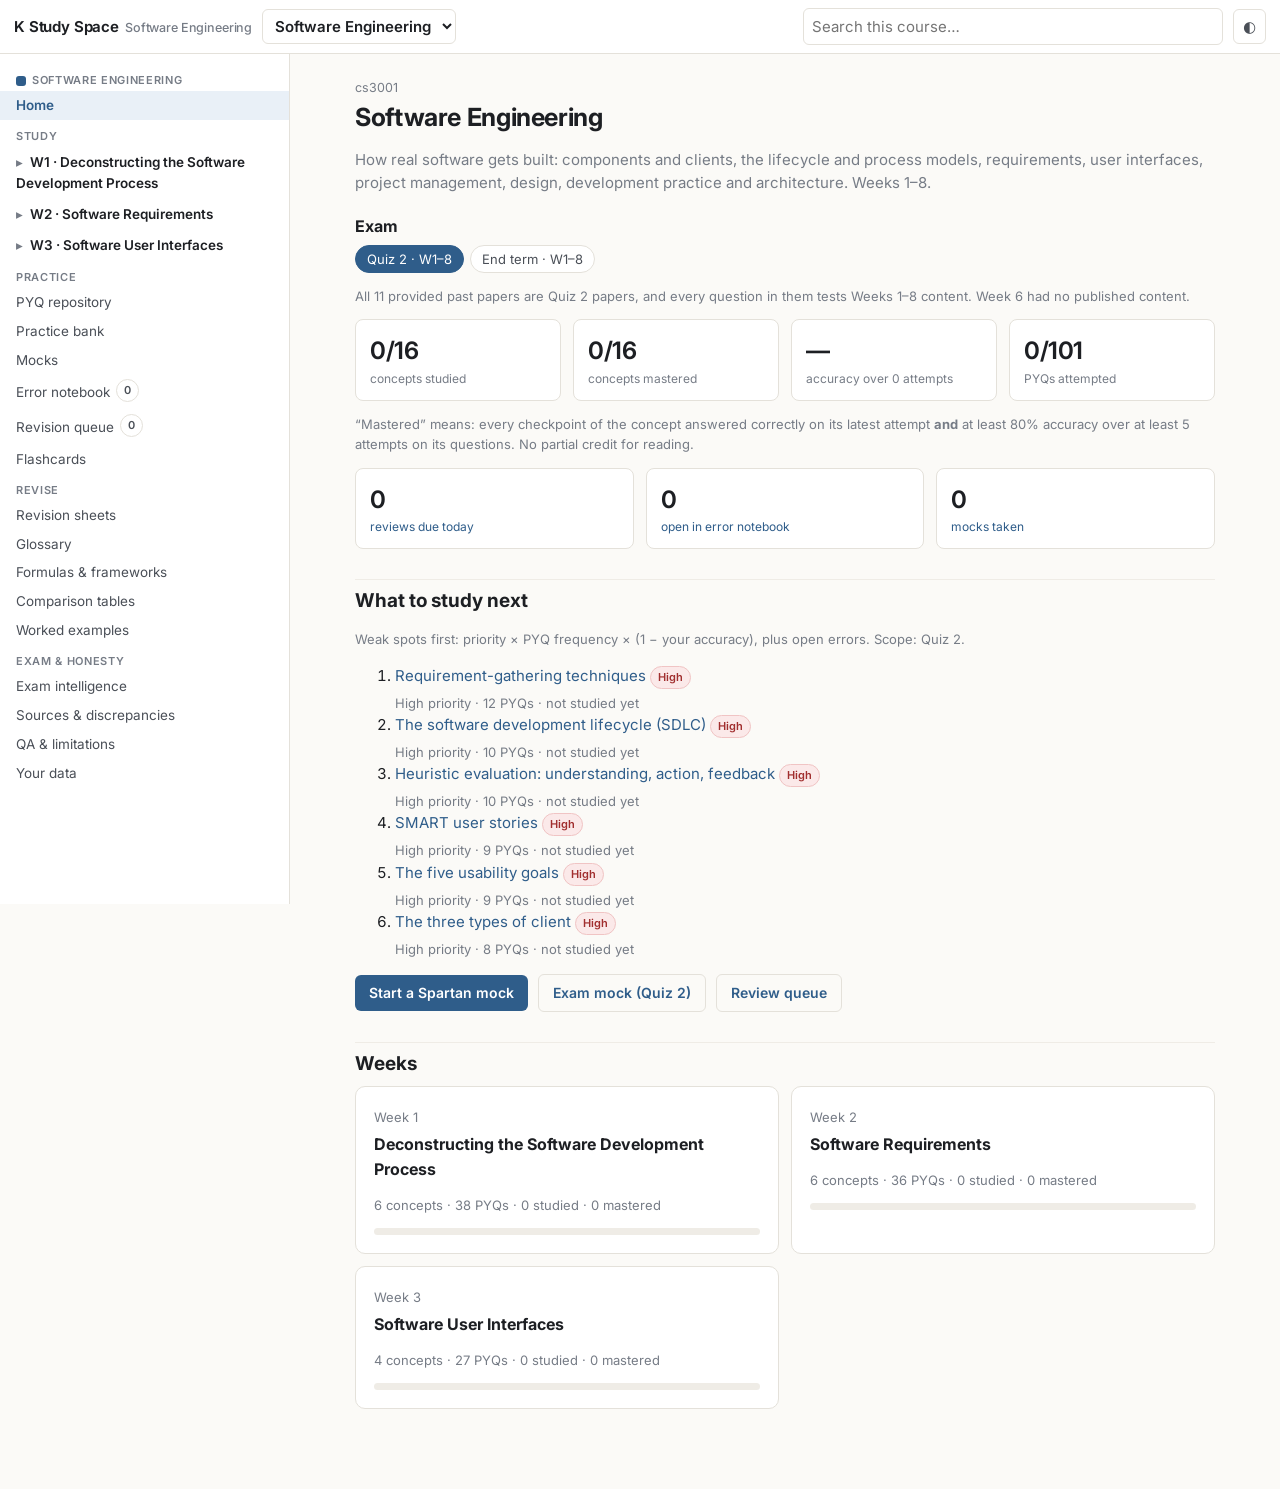
==== commit 7e64a945: "Software Engineering Week 3: usability and UX goals, prototyping, heuristic evaluation" ====
--- a/public/index.html
+++ b/public/index.html
@@ -1487,6 +1487,233 @@
  ['“Within 3 seconds” — F or NF?', 'Non-functional.'], ['Reliability vs robustness?', 'Same over time vs recovers from bad input.'], ['User-story template?', 'Role – Feature – Benefit.'],
  ['“Reasonable time” → “4 seconds” improves…', 'Measurable.'], ['Split a story too big for one sprint…', 'Achievable.'], ['Add “by generic name”…', 'Specific.'], ['Story lacks a deadline…', 'Timeboxed.']].forEach(([f, b]) => CARD(f, b, 2));
 
+/* ---- courses/cs3001/w3.js ---- */
+/* ===================== SE WEEK 3 — Software user interfaces ===================== */
+WEEK({ course: 'cs3001', n: 3, title: 'Software User Interfaces',
+  blurb: 'How do you know an interface is good before anyone has coded it? Set usability goals (effective, efficient, safe, learnable, memorable) and UX goals; prototype cheaply, from storyboards to clickable prototypes; then let experts check the prototype against ten heuristics grouped into understanding, action and feedback.',
+  topics: [
+    { title: '3.1 Interaction design, usability and UX goals', cs: ['interaction-design', 'usability-goals'] },
+    { title: '3.2 Prototyping', cs: ['prototyping'] },
+    { title: '3.3 Heuristic evaluation', cs: ['heuristics'] }] });
+
+/* ---------------- 3.1 Interaction design & UX ---------------- */
+C({ id: 'interaction-design', week: 3, title: 'Interaction design and user-experience goals', pri: 'Supporting', prereq: ['sdlc'],
+  src: 'Revision notes W3 §3.1, §3.3 · Study guide ch.3 §3.1',
+  oneLine: 'Four repeating activities (identify needs → alternative designs → build interactive versions → evaluate); UX goals are about feelings, usability goals about performance.',
+  misShort: 'Calling “fun” or “satisfying” a usability goal.',
+  intu: R`<p>Two banking apps both let you transfer money in three taps.</p>
+<p>One feels calm and trustworthy. The other feels cramped and nervous.</p>
+<p>Both <i>work</i>. Only one is pleasant.</p>
+<p>Interaction design cares about both: does the product <b>work</b> for people, and how does it <b>feel</b>?</p>
+<p>The question: <b>what are the activities of interaction design, and which goals are about working versus feeling?</b></p>`,
+  why: R`<ul><li>Not asked directly as a PYQ yet, but it frames every Week 3 question: usability goals (asked in nine papers) are the “working” half.</li><li>“Novelty” and feeling-words are the standard distractors in usability-goal questions.</li></ul>`,
+  formal: M.def(M.lines([
+    '<b>Interaction design</b> — designing interactive products that support the way people communicate and interact in everyday and working lives.',
+    'Four activities, repeated: (1) identify needs and establish requirements; (2) develop alternative designs; (3) build interactive versions; (4) evaluate. Evaluation feeds back into the others.',
+    '<b>Usability goals</b> — objective, measurable: effectiveness, efficiency, safety, learnability, memorability.',
+    '<b>User-experience (UX) goals</b> — subjective, emotional: satisfying, enjoyable, fun, motivating, entertaining, rewarding, helpful, emotionally fulfilling.']))
+    + '<p><b>In words:</b> “does it work?” → usability; “how does it feel?” → UX.</p>',
+  vis: M.flow(['Identify needs', 'Alternative designs', 'Build interactive version', { t: 'Evaluate', hl: true }], { loop: true, cap: 'Evaluation loops back — the design is refined in cycles.' }),
+  ex: [
+    M.ex('Introductory', R`<p>Classify: (a) “users finish checkout in under a minute” (b) “users find the app fun”.</p>`,
+      R`<p>(a) is measurable performance → usability (efficiency). (b) is a feeling → UX goal.</p><p><b>Now suppose</b> (b) is reworded as “80% of users rate the app 4+ for enjoyment”. It now has a number, but it still measures a <i>feeling</i> → still a UX goal. The type depends on what is measured, not on whether a number appears.</p>`),
+    M.ex('Standard', R`<p>Map the four interaction-design activities onto SDLC phases.</p>`,
+      R`<p>Identify needs ≈ requirements; alternative designs ≈ design; build interactive versions ≈ development; evaluate ≈ testing. The difference: interaction design loops through these quickly with prototypes, not code.</p>`),
+    M.ex('Exam-level', R`<p>Which is NOT a usability goal: efficiency, memorability, enjoyability, safety?</p>`,
+      R`<p><b>Enjoyability</b> — it is a UX goal (a feeling). The other three are on the list of five usability goals.</p>`)],
+  math: M.rule('<p><b>Usability = effective, efficient, safe, learnable, memorable (performance). UX = satisfying, enjoyable, fun, motivating… (feelings).</b></p>')
+    + M.why([['“Satisfying” as a usability goal', 'it is subjective — a UX goal.'], ['Evaluate only at the end', 'evaluation happens every cycle.']]),
+  conn: R`<p><b>At work:</b> product teams track task-completion time (usability) and NPS / satisfaction surveys (UX) separately.</p><p><b>Earlier:</b> requirements gathering (Week 2) is the “identify needs” activity.</p><p><b>Next:</b> the five usability goals in detail; then prototypes (“build interactive versions”) and heuristic evaluation (“evaluate”).</p>`,
+  mis: M.ul(['Treating UX words (fun, satisfying) as usability goals.', 'Thinking interaction design is a one-pass sequence.']),
+  exam: R`<p><b>Fast method:</b> ask “is this about performance or about feelings?”.</p>`
+});
+Q({ cp: 'interaction-design', type: 'mcq', diff: 'easy', q: 'Which is a user-experience goal rather than a usability goal?', opts: ['Learnability', 'Motivating', 'Safety', 'Efficiency'], ans: 1,
+  why: ['Usability.', 'Correct: a feeling.', 'Usability.', 'Usability.'], sol: 'Feelings → UX.' });
+Q({ cp: 'interaction-design', type: 'mcq', diff: 'moderate', q: 'Which activity of interaction design corresponds most closely to testing in the SDLC?', opts: ['Identify needs', 'Develop alternative designs', 'Build interactive versions', 'Evaluate'], ans: 3,
+  why: ['≈ requirements.', '≈ design.', '≈ development.', 'Correct.'], sol: 'Evaluate ≈ testing.' });
+Q({ cp: 'interaction-design', type: 'msq', diff: 'moderate', q: 'Select ALL usability goals.', opts: ['Effectiveness', 'Entertaining', 'Memorability', 'Safety'], ans: [0, 2, 3],
+  why: ['Usability.', 'UX (feeling).', 'Usability.', 'Usability.'], sol: 'Five usability goals: effective, efficient, safe, learnable, memorable.' });
+Q({ cp: 'interaction-design', type: 'short', diff: 'easy', q: 'List the four activities of interaction design and say why the process repeats.',
+  model: '<p>Identify needs and establish requirements; develop alternative designs; build interactive versions of the designs; evaluate them. Evaluation reveals problems and new needs, so the results feed back into the earlier activities and the cycle repeats until the design is good enough.</p>' });
+
+/* ---------------- 3.1 Usability goals ---------------- */
+C({ id: 'usability-goals', week: 3, title: 'The five usability goals', pri: 'High', prereq: ['interaction-design'],
+  src: 'Revision notes W3 §3.2 · Study guide ch.3 §3.2 · PYQs 2023 T1 Q238, 2023 T2 Q6, 2023 T3 Q181, 2024 T1 Q28, 2024 T2 Q6, 2025 T2 Q148, 2025 T3 Q9, 2026 T1 Q8, 2026 T2 Q13',
+  oneLine: 'Effectiveness = can do the job at all; Efficiency = few steps for people who already know it; Safety = protects from accidents and lets you recover; Learnability = easy for first-timers; Memorability = easy to remember after a gap.',
+  misShort: 'Calling a guided tour “memorability”, or losing a draft on close “effectiveness”.',
+  intu: R`<p>Think of your first day with a new phone.</p>
+<p>Can it make a call at all? That is <b>effectiveness</b>.</p>
+<p>Is there a setup tour that shows you around? That is <b>learnability</b> — easy the first time.</p>
+<p>Three months later, does your daily alarm take one tap or seven? That is <b>efficiency</b> — fast for someone who already knows it.</p>
+<p>You leave for a month and come back. Do you still remember where settings are? That is <b>memorability</b>.</p>
+<p>You accidentally swipe away a half-written message. Is it saved as a draft? That is <b>safety</b>.</p>
+<p>The question: <b>a scenario describes a strength or a failure — which goal is it?</b></p>`,
+  why: R`<ul><li>Nine of eleven papers. Learnability is keyed five times (tour, help page, no tutorial, wizard/templates); safety three times (no autosave, draft discarded); efficiency once (saved addresses).</li><li>2023 T3 Q181 asks which is NOT a usability goal — Novelty.</li></ul>`,
+  formal: M.def(M.lines([
+    '<b>Usability</b> (ISO 9241-11) — the extent to which a product can be used by specified users to achieve specified goals with effectiveness, efficiency and satisfaction in a specified context of use.',
+    '<b>Effectiveness</b> — how good the system is at doing what it is supposed to do.',
+    '<b>Efficiency</b> — how well it supports users in carrying out tasks: minimal steps for routine tasks, for users who already know the system.',
+    '<b>Safety</b> — protects users from dangerous and undesirable situations: prevents accidental actions and provides recovery.',
+    '<b>Learnability</b> — how easy it is to learn to use, for first-time users.',
+    '<b>Memorability</b> — how easy it is to remember how to use, once learned, after a gap.']))
+    + '<p><b>In words:</b> works · fast · safe · easy to learn · easy to remember.</p>',
+  vis: M.table(['Signal in the stem', 'Goal'], [['guided tour, tutorial, wizard, templates, “new users struggle”, “have to read help”', 'Learnability'], ['saved addresses, shortcuts, fewer clicks for routine tasks', 'Efficiency'], ['autosave, prompt before closing unsaved work, undo, drafts kept', 'Safety'], ['users forget after not using it; unfamiliar icons each time', 'Memorability'], ['cannot accomplish the task at all', 'Effectiveness']], 'Find the signal, name the goal.'),
+  ex: [
+    M.ex('Introductory', R`<p>An image-processing tool prompts new users to take a step-by-step tour after installation. Which goal is fulfilled?</p>`,
+      R`<ol><li>Who benefits? New users.</li><li>When? The first time.</li><li>So: <b>learnability</b> (2023 T1 Q238).</li></ol><p><b>Now suppose</b> the tour is replaced by a “quick action” bar that lets experienced users enhance a photo in one click. The beneficiaries are now people who already know the tool → <b>efficiency</b>. Same tool, different audience, different goal.</p>`),
+    M.ex('Standard', R`<p>A text editor has AI paraphrasing but no autosave, and closing an unsaved document gives no prompt. Which goal is missing?</p>`,
+      R`<p>Losing work through an accidental action, with no warning and no recovery → <b>safety</b> (2024 T1 Q28; 2024 T2 Q6 is the email-draft twin).</p><p>Why not effectiveness? The editor does edit and paraphrase — it does its job; it just does not protect you.</p>`),
+    M.ex('Exam-level', R`<p>For tax software aimed at first-time filers, select ALL features that improve learnability: (a) step-by-step wizard (b) undo with a shortcut (c) templates for salaried / freelancer profiles (d) strong password rules.</p>`,
+      R`<p>(a) ✔ guides first-timers; (c) ✔ gives a familiar starting point. (b) is safety (recovery) — and a shortcut is efficiency; (d) is security, not a usability goal. Answer (a), (c) — 2025 T2 Q148.</p>`)],
+  math: M.rule('<p><b>First-time → Learnability. Routine speed → Efficiency. Accident/recovery → Safety. After a gap → Memorability. Can do it at all → Effectiveness.</b></p>')
+    + M.why([['Memorability for a tour on first install', 'memorability is about returning after a gap; first use is learnability.'], ['Effectiveness for losing a draft on close', 'the app can still compose email; the failure is protection — safety.'], ['Efficiency for “new users struggle to find cancel”', 'efficiency is for people who already know the system.'], ['Consistency as a usability goal', 'consistency is a heuristic, not one of the five goals (see the 2023 T3 Q181 note).']]),
+  conn: R`<p><b>At work:</b> onboarding flows (learnability), saved payment methods (efficiency) and “Undo send” (safety) are all product features built for one goal each.</p><p><b>Earlier:</b> these are the “usability” half of the interaction-design goals.</p><p><b>Next:</b> heuristics are the checklist used to find where a prototype fails these goals.</p>`,
+  mis: M.ul(['Memorability for a tour (2023 T1 Q238).', 'Effectiveness for missing autosave (2024 T1 Q28, 2024 T2 Q6).', 'Undo shortcut as a learnability feature (2025 T2 Q148).', 'Efficiency for saved addresses is right — learnability is the decoy (2026 T1 Q8).']),
+  exam: R`<p><b>Fast method:</b> ask who is affected and when — a new user (learnability), a returning user after a gap (memorability), a regular user doing a routine task (efficiency), a user after an accident (safety).</p>`
+});
+Q({ cp: 'usability-goals', type: 'mcq', diff: 'easy', q: 'A food app remembers your last order so you can reorder with one tap. This improves:', opts: ['Learnability', 'Efficiency', 'Memorability', 'Safety'], ans: 1,
+  why: ['Not about first-time users.', 'Correct: fewer steps for a routine task.', 'Not about remembering after a gap.', 'No accident is prevented.'], sol: 'Routine speed → efficiency.' });
+Q({ cp: 'usability-goals', type: 'mcq', diff: 'moderate', q: 'Users who open a quarterly-reporting tool once every three months keep forgetting where the export button is. Which goal is weak?', opts: ['Learnability', 'Memorability', 'Efficiency', 'Effectiveness'], ans: 1,
+  why: ['They have learned it before.', 'Correct: remembering after a gap.', 'Not about speed.', 'Export does work.'], sol: 'After a gap → memorability.' });
+Q({ cp: 'usability-goals', type: 'mcq', diff: 'moderate', q: 'A banking app asks “Transfer ₹50,000 to R. Mehta? Confirm” and lets you cancel within 10 seconds. Which goal?', opts: ['Safety', 'Efficiency', 'Learnability', 'Memorability'], ans: 0,
+  why: ['Correct: prevents and recovers from accidental actions.', 'It adds a step.', 'Not about first use.', 'Not about a gap.'], sol: 'Accident prevention / recovery → safety.' });
+Q({ cp: 'usability-goals', type: 'short', diff: 'moderate', q: 'Distinguish learnability from memorability with one example each.',
+  model: '<p><b>Learnability</b> is how easy the system is for a first-time user — e.g. an onboarding tour on first install. <b>Memorability</b> is how easy it is to remember how to use after not using it for a while — e.g. a yearly tax tool whose standard icons and labels let you find things again next year without relearning.</p>' });
+
+/* ---------------- 3.2 Prototyping ---------------- */
+C({ id: 'prototyping', week: 3, title: 'Prototyping: storyboard, paper, digital mock-up, interactive', pri: 'High', prereq: ['interaction-design'],
+  src: 'Revision notes W3 §3.4 · Study guide ch.3 §3.3 · PYQs 2023 T1 Q243, 2023 T2 Q7, 2023 T3 Q182, 2024 T3 Q7, 2025 T2 Q137, 2025 T3 Q10, 2026 T1 Q9, 2026 T2 Q14',
+  oneLine: 'Storyboard = one hand-drawn comic (setting, sequence, satisfaction); paper prototype = hand-drawn screens on separate papers, swapped by hand; digital mock-up = screen images made in a digital tool; interactive prototype = a working, clickable app-like version with data.',
+  misShort: 'Calling separate hand-drawn screens a storyboard, or clickable PowerPoint images an interactive prototype.',
+  intu: R`<p>You want to build a food-delivery app. Coding the UI takes weeks. If the idea is wrong, those weeks are wasted.</p>
+<p>So you sketch first.</p>
+<p>Step 1: draw a comic. Riya is hungry at midnight (setting), opens the app and orders (sequence), eats happily (satisfaction). No screens yet — just the story. That is a <b>storyboard</b>.</p>
+<p>Step 2: draw each screen on its own sheet. A user “taps” a button with a finger; you swap in the next sheet. That is a <b>paper prototype</b>.</p>
+<p>Step 3: draw the screens properly in PowerPoint or a design tool, with realistic fake data. That is a <b>digital mock-up</b>.</p>
+<p>Step 4: build something users can actually click through, type into and run a workflow on. That is an <b>interactive prototype</b> — close to the real look and feel.</p>
+<p>The question: <b>given a description, which of the four is it?</b> The material decides: comic, paper sheets, digital pictures, or working app.</p>`,
+  why: R`<ul><li>Eight papers. Paper prototype is keyed three times; interactive twice; digital mock-up once (clickable PowerPoint images); storyboard statements once (MSQ).</li><li>The mock-up vs interactive boundary is the hard part — see the note in the formal section.</li></ul>`,
+  formal: M.def(M.lines([
+    'Why prototype: initial ideas are rarely the best; real interfaces are slow and costly to build; prototypes let you test feasibility, clarify vague requirements and get user feedback quickly.',
+    '<b>Storyboard</b> — a hand-drawn comic of the setting, the sequence of steps and the satisfaction (outcome). Shows how the interface accomplishes a task while avoiding commitment to a particular UI.',
+    '<b>Paper prototype</b> — hand-sketched or printed screens on multiple sheets of paper; switching is simulated manually. Cheap, starts conversations, can be changed immediately in front of the user.',
+    '<b>Digital mock-up</b> — screens drawn in a digital tool (PowerPoint, drawing tools), often with fabricated data. Images of screens, possibly linked, rather than a working application.',
+    '<b>Interactive prototype</b> — a working, clickable version (a web app with fabricated data, a Figma prototype where users navigate, enter sample data and run workflows); high fidelity, close to the real look and feel.',
+    '<b>Wizard of Oz</b> — a human secretly operates functionality that does not exist yet.']))
+    + '<p><b>In words:</b> fidelity rises from comic → paper → digital pictures → working prototype.</p>'
+    + M.box('exam', 'How the papers draw the mock-up / interactive line', '<p>The notes describe a mock-up as static with fake data. The papers key “a web application with fabricated data” as <b>interactive</b> (2024 T3 Q7) and “clickable images of app screens made in PowerPoint” as a <b>mock-up</b> (2025 T2 Q137). The consistent rule: <b>pictures of screens</b> (even linked) → mock-up; <b>a working application / prototype that accepts input and runs workflows</b> → interactive. See Sources &amp; discrepancies.</p>'),
+  vis: M.ladder([{ t: 'Storyboard', d: 'one comic: setting, sequence, satisfaction' }, { t: 'Paper prototype', d: 'separate hand-drawn screens, swapped by hand' }, { t: 'Digital mock-up', d: 'screen images in a digital tool, fake data' }, { t: 'Interactive prototype', d: 'clickable working version, close to real' }], { top: 'low fidelity', bottom: 'high fidelity', cap: 'The fidelity ladder.' }),
+  ex: [
+    M.ex('Introductory', R`<p>Screens of a mobile app are drawn on paper and switching between screens is simulated manually during discussions. Which technique?</p>`,
+      R`<ol><li>Material: paper → storyboard or paper prototype.</li><li>Multiple separate screens, swapped → <b>paper prototype</b> (2026 T1 Q9; 2023 T2 Q7; 2025 T3 Q10).</li></ol><p><b>Now suppose</b> the same paper instead shows one comic strip — a customer, their problem, the steps, the happy ending — with no actual screen layouts. That is a <b>storyboard</b>. <b>The mechanism:</b> separate screens = paper prototype; one narrative = storyboard.</p>`),
+    M.ex('Standard', R`<p>A UX designer creates clickable screens in Figma. Users navigate between screens, enter sample data and simulate workflows. Which type? And what if a startup instead links PowerPoint images of screens so users can “click” through a test order?</p>`,
+      R`<p>Figma with data entry and workflows → <b>interactive prototype</b> (2026 T2 Q14). Linked PowerPoint images → <b>digital mock-up</b> (2025 T2 Q137) — they are pictures of screens, not a working prototype.</p>`),
+    M.ex('Exam-level', R`<p>Select ALL true statements about storyboards: (a) a hand-drawn comic featuring setting, sequence and satisfaction (b) hand-drawn UIs of different screens on multiple papers (c) emphasise how the interface accomplishes a task while avoiding commitment to a particular UI (d) web apps with fake data.</p>`,
+      R`<p>(a) ✔ and (c) ✔. (b) describes a paper prototype; (d) an interactive prototype. 2023 T1 Q243.</p>`)],
+  math: M.rule('<p><b>One comic → Storyboard. Separate paper screens → Paper prototype. Digital pictures of screens → Digital mock-up. Working clickable version → Interactive prototype (high fidelity).</b></p>')
+    + M.why([['Storyboard for multiple hand-drawn screens', 'a storyboard is one narrative; separate screens = paper prototype.'], ['Interactive for linked PowerPoint images', 'the papers key that as a mock-up (2025 T2 Q137).'], ['Low-fidelity paper for “close-to-real look and feel”', 'close-to-real = high-fidelity interactive (2023 T3 Q182).'], ['Wizard of Oz for close-to-real look and feel', 'Wizard of Oz fakes the functionality with a human; it says nothing about visual fidelity.']]),
+  conn: R`<p><b>At work:</b> designers move from whiteboard sketches to Figma wireframes to clickable Figma prototypes before engineering starts.</p><p><b>Earlier:</b> prototypes are the “build interactive versions” activity; the prototyping SDLC model of Week 1 builds them to clarify requirements.</p><p><b>Next:</b> heuristic evaluation inspects these prototypes.</p>`,
+  mis: M.ul(['Storyboard for hand-drawn screens on paper (2023 T2 Q7, 2025 T3 Q10, 2026 T1 Q9).', 'Digital mock-up for a web app with fabricated data (2024 T3 Q7 keys interactive).', 'Interactive for clickable PowerPoint images (2025 T2 Q137 keys mock-up).', 'Wizard of Oz for close-to-real (2023 T3 Q182).']),
+  exam: R`<p><b>Fast method:</b> identify the material — comic / paper sheets / digital images / working app — then name the rung of the fidelity ladder.</p>`
+});
+Q({ cp: 'prototyping', type: 'mcq', diff: 'easy', q: 'A six-panel comic shows a commuter missing a bus, opening an app, booking a cab and arriving on time. This is a:', opts: ['Paper prototype', 'Storyboard', 'Digital mock-up', 'Interactive prototype'], ans: 1,
+  why: ['No separate screens.', 'Correct: setting, sequence, satisfaction.', 'Not digital screens.', 'Not clickable.'], sol: 'One comic narrative → storyboard.' });
+Q({ cp: 'prototyping', type: 'mcq', diff: 'moderate', q: 'Which prototype type is described as being changed immediately in front of the user during a session?', opts: ['Paper prototype', 'Interactive prototype', 'Digital mock-up', 'Beta release'], ans: 0,
+  why: ['Correct: a listed benefit of paper prototypes.', 'Changes take development effort.', 'Needs redrawing in a tool.', 'Not a prototype type.'], sol: 'Paper is cheap and editable on the spot.' });
+Q({ cp: 'prototyping', type: 'mcq', diff: 'hard', q: 'A team wants to test whether users trust an “AI travel planner” before building any AI. A staff member secretly types the replies users see. This is:', opts: ['Storyboard', 'Wizard of Oz prototyping', 'Digital mock-up', 'Paper prototype'], ans: 1,
+  why: ['No comic.', 'Correct: a hidden human operates non-existent functionality.', 'It responds to users live.', 'Nothing is on paper.'], sol: 'Human behind the curtain → Wizard of Oz.' });
+Q({ cp: 'prototyping', type: 'short', diff: 'moderate', q: 'Why prototype before coding? Give three reasons.',
+  model: '<p>(1) Initial design ideas are rarely the best, so you need cheap ways to try alternatives. (2) Real interfaces are slow and expensive to build, so testing on prototypes saves rework. (3) Prototypes let you test technical feasibility, clarify vague requirements and get user feedback early, then iterate or pivot.</p>' });
+
+/* ---------------- 3.3 Heuristics ---------------- */
+C({ id: 'heuristics', week: 3, title: 'Heuristic evaluation: understanding, action, feedback', pri: 'High', prereq: ['usability-goals', 'prototyping'],
+  src: 'Revision notes W3 §3.5 · Study guide ch.3 §3.4 · PYQs 2023 T1 Q239, 2023 T2 Q8, 2023 T3 Q183, 2024 T1 Q36, 2024 T2 Q16, 2024 T3 Q14, 2025 T1 Q34, 2025 T3 Q11, 2026 T1 Q10, 2026 T2 Q15',
+  oneLine: 'Understanding: consistency, familiar metaphors & language, clean functional design. Action: freedom, flexibility, recognition over recall. Feedback: show status, prevent errors, support error recovery, provide help.',
+  misShort: 'Calling “browse without logging in” flexibility — it is freedom.',
+  intu: R`<p>You hand your prototype to three experienced designers.</p>
+<p>Each one walks through it alone with a checklist and writes down every rule it breaks.</p>
+<p>That checklist has ten rules of thumb, in three groups — three questions a user silently asks:</p>
+<p><b>“Will I understand it?”</b> — the same thing looks the same everywhere; words and pictures come from real life; nothing cluttered.</p>
+<p><b>“Can I move freely?”</b> — I can explore without committing and undo mistakes; beginners and experts both have a path; I pick from what I see instead of remembering commands.</p>
+<p><b>“Does it talk back?”</b> — it shows me what is happening; stops me before mistakes; helps me fix them after; gives help where I need it.</p>
+<p>The question: <b>a scenario shows a design choice — which heuristic does it satisfy or violate?</b></p>`,
+  why: R`<ul><li>Ten papers — the most varied Week 3 family.</li><li>“Browse without signing in” → Freedom appears four times (2023 T1, 2023 T2, 2026 T1, 2026 T2) and its inverse once (2024 T2, must register for everything → Freedom missing).</li><li>Feedback heuristics: show status (2025 T1), prevent errors (2024 T3), support error recovery (2024 T1). Flexibility: menu vs Ctrl+C (2025 T3).</li></ul>`,
+  formal: M.def(M.lines([
+    '<b>Heuristic</b> — a rule of thumb learned from experience. <b>Heuristic evaluation</b> — expert evaluators inspect a prototype against the heuristics, independently and in several passes, and list the violations.',
+    '<b>Understanding:</b> <i>Consistency</i> — similar actions and elements are presented uniformly (same position, label, icon); <i>Familiar metaphors and language</i> — borrow real-world concepts (shopping cart, “Add money”); <i>Clean, functional design</i> — simple, uncluttered.',
+    '<b>Action:</b> <i>Freedom</i> — undo, and explore without commitment (browse before logging in); <i>Flexibility</i> — paths for novices and experts (menus vs shortcuts), personalisation and customisation; <i>Recognition over recall</i> — let users recognise options rather than remember them.',
+    '<b>Feedback:</b> <i>Show status</i> — keep users informed in real time (progress, loading, tracking); <i>Prevent errors</i> — stop mistakes before they happen (constraints, highlighting); <i>Support error recovery</i> — after an error, make it clear and offer a fix; <i>Provide help</i> — searchable, contextual help.']))
+    + '<p><b>In words:</b> 3 + 3 + 4 = ten heuristics. Prevent errors = before; error recovery = after; show status = during.</p>',
+  vis: M.graph([{ id: 'H', t: 'Heuristics', x: 300, y: 30, w: 120, hl: true },
+    { id: 'U', t: 'Understanding', x: 100, y: 110, w: 130 }, { id: 'A', t: 'Action', x: 300, y: 110, w: 110 }, { id: 'F', t: 'Feedback', x: 500, y: 110, w: 110 },
+    { id: 'u', t: 'Consistency\nFamiliar metaphors\nClean design', x: 100, y: 210, w: 160, h: 70 }, { id: 'a', t: 'Freedom\nFlexibility\nRecognition>recall', x: 300, y: 210, w: 160, h: 70 }, { id: 'f', t: 'Show status\nPrevent errors\nError recovery\nProvide help', x: 500, y: 220, w: 150, h: 86 }],
+    [{ a: 'H', b: 'U' }, { a: 'H', b: 'A' }, { a: 'H', b: 'F' }, { a: 'U', b: 'u', noArrow: true }, { a: 'A', b: 'a', noArrow: true }, { a: 'F', b: 'f', noArrow: true }], { cap: 'Three groups, ten heuristics.' }),
+  ex: [
+    M.ex('Introductory', R`<p>A movie-booking site lets users explore films, descriptions and ratings without signing in; signing in is needed only to book. Which heuristic is fulfilled?</p>`,
+      R`<ol><li>What is the user able to do? Explore without committing (no account).</li><li>Explore without commitment is half of the definition of <b>Freedom</b> (the other half is undo).</li><li>Answer: Freedom (2023 T2 Q8; 2023 T1 Q239; 2026 T1 Q10; 2026 T2 Q15).</li></ol><p><b>Now suppose</b> the site forces registration before showing anything (2024 T2 Q16). Freedom is now <i>missing</i>. And if instead the site offered a search box for experts and browsing menus for beginners, that would be <b>Flexibility</b>.</p>`),
+    M.ex('Standard', R`<p>A leave app pops up a calendar that does not mark holidays, so employees often apply for leave on holidays. Which heuristic is missing? And a food app with no real-time order tracking?</p>`,
+      R`<p>Calendar: the mistake could be stopped <i>before</i> it happens by highlighting holidays → <b>Prevent errors</b> missing (2024 T3 Q14).</p><p>Food app: the user cannot see what is happening <i>during</i> the order → <b>Show status</b> missing (2025 T1 Q34).</p>`),
+    M.ex('Exam-level', R`<p>A Python IDE catches a syntax error, shows the message and suggests possible corrections. Which heuristic is best fulfilled — consistency, show status, recognition over recall, support error recovery?</p>`,
+      R`<p>The official key is <b>Support error recovery</b> (2024 T1 Q36): the error has already happened, and the IDE makes it clear and offers a solution.</p><p>The revision notes argue for recognition over recall (you pick a fix instead of remembering syntax). In the exam, follow the before/after rule: an error that has <i>already occurred</i> + a suggested fix → error recovery. See Sources &amp; discrepancies.</p>`)],
+  math: M.rule('<p><b>Understanding: Consistency · Familiar metaphors · Clean design. Action: Freedom (undo, explore) · Flexibility (novice + expert) · Recognition over recall. Feedback: Show status (during) · Prevent errors (before) · Error recovery (after) · Help.</b></p>')
+    + M.why([['Flexibility for browse-without-login', 'flexibility is novice/expert paths and tailoring; exploring without commitment is freedom.'], ['Recognition over recall for menu vs Ctrl+C', 'two paths for two kinds of user → flexibility (2025 T3 Q11).'], ['Prevent errors for suggested fixes after a syntax error', 'the error already happened → recovery.'], ['Show status for a calendar not marking holidays', 'the problem is a mistake that could be prevented.']]),
+  conn: R`<p><b>At work:</b> Nielsen’s ten usability heuristics, which this course regroups; UX audits list violations with severity ratings.</p><p><b>Earlier:</b> violations explain which usability goal fails — prevent errors and error recovery serve safety, consistency serves memorability and learnability.</p><p><b>Next:</b> Week 4 moves from the product to the project: estimating, scheduling and managing risk.</p>`,
+  mis: M.ul(['Flexibility for “no login to browse” (2023 T2 Q8 lists it first).', 'Recognition over recall for menus vs shortcuts (2025 T3 Q11).', 'Recognition over recall for the IDE fix-suggestion (key: error recovery, 2024 T1 Q36).', '2023 T3 Q183 calls consistency a “heuristic for feedback” — the course groups it under understanding; answer the definition asked.']),
+  exam: R`<p><b>Fast method:</b> first decide the group — is it about understanding, moving around, or the system responding? Then within feedback, use time: before an error (prevent), during (status), after (recovery), any time (help).</p>`
+});
+Q({ cp: 'heuristics', type: 'mcq', diff: 'easy', q: 'A wallet app labels its top-up button “Add money” instead of “Initiate credit transaction”. Which heuristic?', opts: ['Familiar metaphors and language', 'Show status', 'Flexibility', 'Prevent errors'], ans: 0,
+  why: ['Correct: everyday words.', 'No progress is shown.', 'No alternate path.', 'No mistake is blocked.'], sol: 'Real-world wording → familiar language.' });
+Q({ cp: 'heuristics', type: 'mcq', diff: 'moderate', q: 'A form greys out the “Submit” button until all mandatory fields are filled. Which heuristic?', opts: ['Support error recovery', 'Prevent errors', 'Show status', 'Freedom'], ans: 1,
+  why: ['Recovery is after an error.', 'Correct: a constraint stops the mistake before it happens.', 'Not progress information.', 'Restricts rather than frees.'], sol: 'Before the mistake → prevent errors.' });
+Q({ cp: 'heuristics', type: 'mcq', diff: 'moderate', q: 'An email app shows “Undo” for 5 seconds after you press Send. This primarily supports:', opts: ['Freedom', 'Consistency', 'Show status', 'Provide help'], ans: 0,
+  why: ['Correct: undo is part of freedom.', 'Not about uniformity.', 'Not progress.', 'Not help.'], sol: 'Undo → freedom (it also serves the safety goal).' });
+Q({ cp: 'heuristics', type: 'msq', diff: 'hard', q: 'Select ALL heuristics that belong to the <b>feedback</b> group.', opts: ['Show status', 'Recognition over recall', 'Support error recovery', 'Provide help'], ans: [0, 2, 3],
+  why: ['Feedback.', 'Action group.', 'Feedback.', 'Feedback.'], sol: 'Feedback = status, prevent errors, error recovery, help.' });
+Q({ cp: 'heuristics', type: 'short', diff: 'moderate', q: 'Explain the difference between prevent errors, support error recovery and show status, with one example each.',
+  model: '<p><b>Prevent errors</b> acts before a mistake — e.g. a calendar that greys out holidays. <b>Support error recovery</b> acts after a mistake — e.g. a compiler message that explains the error and suggests a fix. <b>Show status</b> keeps users informed while something is happening — e.g. live order tracking or a progress bar.</p>' });
+
+/* ---------------- Week 3 harder variations ---------------- */
+VQ({ kind: 'scenario', type: 'mcq', q: 'A photo editor adds a “first-time” overlay that points to each tool, and also a “repeat last edit” button for daily users. Which pair of goals do the two features target, in order?', opts: ['Learnability, Efficiency', 'Memorability, Efficiency', 'Learnability, Memorability', 'Effectiveness, Safety'], ans: 0,
+  why: ['Correct.', 'The overlay is for first use, not after a gap.', '“Repeat last edit” speeds a routine task.', 'Neither is about doing the job at all or accidents.'],
+  sol: 'First-time → learnability; routine speed → efficiency.', trap: 'Memorability is the usual decoy for any “help” feature.' }, ['cs3001-2023T1-238', 'cs3001-2026T1-8', 'cs3001-2025T3-9']);
+VQ({ kind: 'negated', type: 'mcq', q: 'A grievance portal forces employees to read its help page to use it, and new staff take ages to find how to cancel a complaint. Which statement is <b>NOT</b> correct?', opts: ['Learnability is the goal most affected', 'A guided first-use tour would help', 'The main failure is efficiency, because the portal needs too many clicks for experts', 'The people struggling are first-time users'], ans: 2,
+  why: ['Correct statement.', 'Correct statement: tours target learnability.', 'Not correct: nothing in the stem concerns experienced users’ speed.', 'Correct statement.'],
+  sol: 'First-time difficulty → learnability; efficiency is about people who already know the system.', trap: 'Efficiency sounds right because “takes ages” is about time.' }, ['cs3001-2023T2-6', 'cs3001-2026T2-13']);
+VQ({ kind: 'counting', type: 'num', q: 'How many of these are among the five usability goals? Efficiency, Consistency, Novelty, Learnability, Safety, Enjoyability, Memorability, Effectiveness.', ans: 5, tol: 0,
+  sol: 'Efficiency, Learnability, Safety, Memorability, Effectiveness → 5. Consistency is a heuristic; Novelty is not a goal; Enjoyability is a UX goal.', trap: 'Consistency feels like a goal — in 2023 T3 Q181 both it and Novelty are off the list, but only Novelty was keyed.' }, ['cs3001-2023T3-181']);
+VQ({ kind: 'nearmiss', type: 'mcq', q: 'A spreadsheet app has no autosave. When the laptop battery dies, unsaved sheets are lost. It also offers 40 keyboard shortcuts. Which goal is missing?', opts: ['Efficiency', 'Safety', 'Effectiveness', 'Memorability'], ans: 1,
+  why: ['Shortcuts give efficiency.', 'Correct: no protection from an undesirable situation.', 'The app does edit spreadsheets.', 'Not about a gap in use.'],
+  sol: 'Lost work, no recovery → safety.', trap: 'The shortcut detail tempts efficiency, but it is present, not missing.' }, ['cs3001-2024T1-28', 'cs3001-2024T2-6']);
+VQ({ kind: 'counting', type: 'num', q: 'Exam-registration portal for first-time candidates. How many of these features mainly improve <b>learnability</b>? (1) a guided first-login tour (2) Ctrl+S to save (3) “fill like last year” button for returning candidates (4) examples beside each field (5) templates for “fresher” and “repeater” candidates (6) OTP on login.', ans: 3, tol: 0,
+  sol: '(1), (4), (5) → 3. (2), (3) efficiency; (6) security.', trap: '(3) is helpful but only to returning users.' }, ['cs3001-2025T2-148']);
+VQ({ kind: 'nearmiss', type: 'mcq', q: 'A designer draws each screen of a bus-pass app on separate index cards and also draws one 4-panel comic of a student renewing a pass. Which statement is correct?', opts: ['Both are storyboards', 'Index cards = paper prototype; comic = storyboard', 'Index cards = storyboard; comic = paper prototype', 'Both are digital mock-ups'], ans: 1,
+  why: ['Separate screens are not a storyboard.', 'Correct.', 'Swapped.', 'Nothing digital.'],
+  sol: 'Separate screens → paper prototype; one narrative → storyboard.', trap: 'Both are hand-drawn on paper.' }, ['cs3001-2023T1-243', 'cs3001-2023T2-7', 'cs3001-2025T3-10', 'cs3001-2026T1-9']);
+VQ({ kind: 'scenario', type: 'mcq', q: 'Three prototypes: (P) screen images made in PowerPoint, linked so a click jumps to the next slide; (Q) a React web app wired to fake data where users can type and submit; (R) the same screens on paper. Classify P, Q, R.', opts: ['Mock-up, Interactive, Paper', 'Interactive, Interactive, Paper', 'Mock-up, Mock-up, Storyboard', 'Interactive, Mock-up, Paper'], ans: 0,
+  why: ['Correct, following the keys of 2025 T2 Q137 and 2024 T3 Q7.', 'Linked images were keyed as a mock-up.', 'A working web app is interactive; separate paper screens are a paper prototype.', 'Swapped.'],
+  sol: 'Pictures of screens → mock-up; working app with data → interactive; paper screens → paper prototype.', trap: 'Clickability alone does not make P interactive in the papers’ keys.' }, ['cs3001-2024T3-7', 'cs3001-2025T2-137', 'cs3001-2026T2-14']);
+VQ({ kind: 'negated', type: 'mcq', q: 'Which technique is <b>least</b> suitable for giving users a close-to-real look and feel of the final product?', opts: ['High-fidelity interactive prototype', 'Clickable Figma prototype with sample data', 'Storyboard', 'Web app with fabricated data'], ans: 2,
+  why: ['High fidelity.', 'Interactive.', 'Correct: a comic deliberately avoids committing to a UI.', 'Interactive.'],
+  sol: 'Storyboard is the lowest rung.', trap: 'Three options describe the same high-fidelity idea in different words.' }, ['cs3001-2023T3-182']);
+VQ({ kind: 'nearmiss', type: 'mcq', q: 'A recipe site lets anyone search and read recipes; saving favourites needs a login. A second site shows a search bar for experts and category menus for beginners. Which heuristics do the two sites illustrate, in order?', opts: ['Freedom, Flexibility', 'Flexibility, Freedom', 'Freedom, Recognition over recall', 'Consistency, Flexibility'], ans: 0,
+  why: ['Correct.', 'Swapped.', 'Two user paths = flexibility.', 'Not about uniformity.'],
+  sol: 'Explore without commitment → freedom; novice + expert paths → flexibility.', trap: 'The swapped option is listed second.' }, ['cs3001-2023T1-239', 'cs3001-2023T2-8', 'cs3001-2026T1-10', 'cs3001-2026T2-15', 'cs3001-2025T3-11', 'cs3001-2024T2-16']);
+VQ({ kind: 'chained', type: 'mcq', q: 'A ticket app: (i) a seat map greys out seats already sold; (ii) after a failed payment it explains why and offers UPI instead; (iii) a progress bar shows “Confirming seats… 2 of 3”. Name the heuristics for (i), (ii), (iii).', opts: ['Prevent errors, Support error recovery, Show status', 'Show status, Prevent errors, Support error recovery', 'Prevent errors, Show status, Support error recovery', 'Support error recovery, Prevent errors, Show status'], ans: 0,
+  why: ['Correct: before, after, during.', 'Shifted by one.', '(ii) and (iii) swapped.', '(i) and (ii) swapped.'],
+  sol: 'Before → prevent; after → recovery; during → status.', trap: 'Every option uses the same three words; only the order differs.' }, ['cs3001-2024T3-14', 'cs3001-2025T1-34', 'cs3001-2024T1-36']);
+VQ({ kind: 'negated', type: 'mcq', q: 'Which statement about the <b>consistency</b> heuristic is <b>INCORRECT</b>?', opts: ['Similar actions are presented the same way across screens', 'Learning one screen transfers to others', 'It means giving real-time feedback during every interaction', 'A “Save” button in the same place on every page applies it'], ans: 2,
+  why: ['Correct statement.', 'Correct statement.', 'Incorrect: that is show status.', 'Correct statement.'],
+  sol: 'Consistency = uniformity.', trap: '2023 T3 Q183 calls consistency a “heuristic for feedback”, which makes option 3 sound plausible.' }, ['cs3001-2023T3-183']);
+
+[['Interaction design', 'Designing interactive products that support how people communicate and interact.'], ['Usability goals', 'Effectiveness, efficiency, safety, learnability, memorability — objective.'], ['UX goals', 'Subjective feelings: satisfying, enjoyable, fun, motivating, rewarding.'],
+ ['Effectiveness', 'How good the system is at doing what it is supposed to do.'], ['Efficiency', 'Minimal steps for routine tasks, for users who know the system.'], ['Safety (usability)', 'Protects from undesirable situations; prevents accidents; allows recovery.'], ['Learnability', 'Easy to learn for first-time users.'], ['Memorability', 'Easy to remember how to use after a gap.'],
+ ['Storyboard', 'Hand-drawn comic of setting, sequence and satisfaction; avoids committing to a UI.'], ['Paper prototype', 'Hand-drawn screens on separate papers; switching simulated by hand.'], ['Digital mock-up', 'Screens drawn in a digital tool, often with fabricated data.'], ['Interactive prototype', 'Clickable, working, high-fidelity version close to the real product.'], ['Wizard of Oz', 'A hidden human operates functionality that does not exist yet.'],
+ ['Heuristic evaluation', 'Experts inspect a prototype against a checklist of heuristics and list violations.'], ['Consistency', 'Similar actions and elements presented uniformly.'], ['Familiar metaphors and language', 'Use real-world concepts and plain words.'], ['Freedom', 'Undo, and explore without commitment.'], ['Flexibility', 'Paths for novices and experts; personalisation and customisation.'], ['Recognition over recall', 'Let users pick from what they see instead of remembering.'],
+ ['Show status', 'Keep users informed in real time.'], ['Prevent errors', 'Stop mistakes before they happen.'], ['Support error recovery', 'After an error, make it clear and suggest a fix.'], ['Provide help', 'Searchable, contextual help.']].forEach(([t, d]) => GLOSS(t, d, 3));
+[['Guided tour on install → goal?', 'Learnability.'], ['Saved addresses for quick checkout → goal?', 'Efficiency.'], ['No autosave, draft lost → goal missing?', 'Safety.'], ['Forget after months away → goal?', 'Memorability.'], ['Which is NOT a usability goal: Novelty or Learnability?', 'Novelty.'],
+ ['Hand-drawn screens on separate papers?', 'Paper prototype.'], ['One comic: setting, sequence, satisfaction?', 'Storyboard.'], ['Clickable PowerPoint images?', 'Digital mock-up (per the 2025 T2 key).'], ['Figma screens with data entry and workflows?', 'Interactive prototype.'],
+ ['Browse without login?', 'Freedom.'], ['Menus for novices, Ctrl+C for experts?', 'Flexibility.'], ['Calendar does not mark holidays → missing?', 'Prevent errors.'], ['No live order tracking → missing?', 'Show status.'], ['IDE suggests fixes after a syntax error (official key)?', 'Support error recovery.'], ['Feedback group?', 'Show status, prevent errors, error recovery, help.']].forEach(([f, b]) => CARD(f, b, 3));
+
 /* ---- courses/cs3001/pyq.js ---- */
 /* ============================================================
    Software Engineering — Quiz 2 past papers (PYQs), mapped by concept.
@@ -2242,6 +2469,278 @@
   why: ["False: no ambiguity removed.", "False: value unchanged.", "True: “refresh every 15 seconds” is verifiable.", "False: not split."],
   sol: "<p>Number added → <b>Measurable</b>.</p>",
   trap: "Specific is listed first." });
+
+/* ---------------- Week 3 ---------------- */
+PQ(SE, '2023T1', 238, 4, 'mcq', { fam: "f-usability",
+  cs: ["usability-goals"],
+  week: 3,
+  diff: "easy",
+  q: "<p>Consider an image processing software that can enhance an old image and can also convert a black-and-white image to a coloured one. After installing the software, it prompts its user to take a tour that guides the user in a step-by- step way to understand how to use the software.</p><p>Which of the following usability goals is fulfilled by the software discussed above?</p>",
+  opts: ["Effectiveness", "Efficiency", "Safe to use", "Learnability", "Memorability"],
+  ans: 3,
+  why: ["False: effectiveness is whether it can do its job at all.", "False: efficiency is speed for people who already know the system.", "False: nothing protects against accidents.", "True: a step-by-step tour for new users = learnability.", "False: memorability is remembering after a gap, not the first use."],
+  sol: "<p>Tour shown right after installation → first-time users → <b>learnability</b>.</p>",
+  trap: "Memorability — a tour “helps you remember” — but the user has never learned it yet." });
+PQ(SE, '2023T1', 239, 4, 'mcq', { fam: "f-heuristic",
+  cs: ["heuristics"],
+  week: 3,
+  diff: "easy",
+  q: "<p>Consider a food delivery app provided by a renowned chain of restaurants. The customers can explore the menu without signing up for the app. However, when he or she finally attempts to place the order, he or she needs to sign in to the app.</p><p>Which of the following heuristics of UI evaluation is fulfilled in this case?</p>",
+  opts: ["Consistency", "Freedom", "Prevent errors", "Recognition over recall"],
+  ans: 1,
+  why: ["False: nothing about uniformity.", "True: customers explore the menu without committing (signing up).", "False: no mistake is blocked.", "False: not about recognising options."],
+  sol: "<p>Explore without commitment → <b>Freedom</b>.</p>",
+  trap: "“Prevent errors” — sign-in at order time looks like a safeguard." });
+PQ(SE, '2023T1', 243, 5, 'msq', { fam: "f-prototype",
+  cs: ["prototyping"],
+  week: 3,
+  diff: "moderate",
+  q: "<p>Which of the following statement(s) is/are true about Storyboards?</p>",
+  opts: ["Storyboards are prototypes that are in the form of a hand-drawn comic featuring the setting, sequence, and satisfaction.", "Storyboards are presented on multiple papers as hand-drawn UIs of different screens", "Storyboards emphasise on how the interface accomplishes a task; however, avoid commitment to a particular user interface", "Storyboards are web apps created using fake data"],
+  ans: [0, 2],
+  why: ["True: a hand-drawn comic of setting, sequence and satisfaction.", "False: separate hand-drawn screens on multiple papers = paper prototype.", "True: storyboards show how the interface accomplishes the task without committing to a UI.", "False: web apps with fake data = interactive prototype."],
+  sol: "<p>Each wrong option is the definition of a different rung of the ladder. Answer: 1, 3.</p>",
+  trap: "Option 2 is also hand-drawn and on paper." });
+PQ(SE, '2023T2', 6, 2, 'mcq', { fam: "f-usability",
+  cs: ["usability-goals"],
+  week: 3,
+  diff: "easy",
+  q: "<p>An organization has developed a web application to collect and address the grievances of its employees in a systematic manner. However, employees find the system difficult to use, and they have to go to the help page to understand how the system can be used properly. Which of the usability goals is missing in the given web application?</p>",
+  opts: ["Effectiveness", "Safe to use", "Learnability", "Memorability"],
+  ans: 2,
+  why: ["False: the system does handle grievances.", "False: no accident or loss is described.", "True: users cannot figure it out without the help page — hard to learn.", "False: no gap in use is described."],
+  sol: "<p>Difficult to use without reading help → <b>learnability</b> missing.</p>",
+  trap: "Effectiveness — but the system still works." });
+PQ(SE, '2023T2', 7, 2, 'mcq', { fam: "f-prototype",
+  cs: ["prototyping"],
+  week: 3,
+  diff: "easy",
+  q: "<p>A prototype of a software product is presented as printed or hand-sketched drawings of user interfaces of different screens (of the software product) on multiple papers. Identify the type of the given prototype.</p>",
+  opts: ["Storyboards", "Paper prototype", "Digital mock-ups", "Interactive prototype"],
+  ans: 1,
+  why: ["False: a storyboard is one comic narrative, not separate screens.", "True: printed or hand-sketched screens on multiple papers.", "False: not digital.", "False: not a working version."],
+  sol: "<p>Separate screens on paper → <b>paper prototype</b>.</p>",
+  trap: "Storyboard — also on paper." });
+PQ(SE, '2023T2', 8, 2, 'mcq', { fam: "f-heuristic",
+  cs: ["heuristics"],
+  week: 3,
+  diff: "easy",
+  q: "<p>Suppose you are designing a web application that allows advance booking of movie tickets in metro cities. The web application allows the users to explore different movies screened in different cinema halls and multiplexes and also find descriptions and ratings of the movies without registering or signing in to the web application. However, to book movie tickets, the user is required to sign in to the web application. Which of the following heuristics of UI evaluation is fulfilled in this case?</p>",
+  opts: ["Flexibility", "Consistency", "Show status", "Freedom"],
+  ans: 3,
+  why: ["False: flexibility is novice/expert paths and tailoring.", "False.", "False: no progress information.", "True: browse films without registering."],
+  sol: "<p>Browse without signing in → <b>Freedom</b>.</p>",
+  trap: "Flexibility is listed first." });
+PQ(SE, '2023T3', 181, 2, 'mcq', { fam: "f-usability",
+  cs: ["usability-goals", "interaction-design"],
+  week: 3,
+  diff: "moderate",
+  q: "<p>Usability goals in interaction design aim to enhance the overall user experience. Which of the following is NOT a common usability goal?</p>",
+  opts: ["Efficiency", "Consistency", "Novelty", "Learnability"],
+  ans: 2,
+  why: ["False: efficiency is a usability goal.", "Not keyed: consistency is a design heuristic rather than one of the five usability goals, but the paper keys only Novelty.", "True (key): novelty is not a usability goal.", "False: learnability is a usability goal."],
+  sol: "<p>The five goals: effectiveness, efficiency, safety, learnability, memorability. Novelty is not on the list → answer Novelty.</p><p class=\"small muted\"><b>Note on the key:</b> Consistency is also not one of the five goals (it is a heuristic), so strictly two options qualify; the official key is Novelty only. Recorded on the Sources &amp; discrepancies page.</p>",
+  trap: "Consistency is also off the list; pick the option that is not a recognised usability concept at all." });
+PQ(SE, '2023T3', 182, 2, 'mcq', { fam: "f-prototype",
+  cs: ["prototyping"],
+  week: 3,
+  diff: "easy",
+  q: "<p>Prototyping is a crucial step in interaction design. Which prototyping technique is often used for simulating the look and feel of the final product, providing a close-to-real experience for users?</p>",
+  opts: ["Low-fidelity paper prototyping", "Wizard of Oz prototyping", "High-fidelity interactive prototyping", "Storyboard prototyping"],
+  ans: 2,
+  why: ["False: low fidelity is the opposite of close-to-real.", "False: Wizard of Oz fakes functionality with a hidden human; it does not define visual fidelity.", "True: high-fidelity interactive prototypes simulate the real look and feel.", "False: a storyboard is a comic."],
+  sol: "<p>Close-to-real look and feel → <b>high-fidelity interactive</b>.</p>",
+  trap: "Wizard of Oz also “simulates” the product." });
+PQ(SE, '2023T3', 183, 2, 'mcq', { fam: "f-heuristic",
+  cs: ["heuristics"],
+  week: 3,
+  diff: "easy",
+  q: "<p>In the context of software user interface design, how can \"consistency\" be described as a heuristic for feedback?</p>",
+  opts: ["Ensuring that the user interface is visually appealing.", "Maintaining uniformity in the way similar actions or elements are presented to users.", "Offering real-time feedback to users during their interactions.", "Allowing users to easily undo any action they take."],
+  ans: 1,
+  why: ["False: visual appeal is clean design.", "True: uniform presentation of similar actions and elements.", "False: real-time feedback = show status.", "False: undo = freedom."],
+  sol: "<p>Consistency = uniformity. Pick the definition regardless of the group the stem names.</p><p class=\"small muted\"><b>Note on the key:</b> The stem calls consistency a “heuristic for feedback”; the course groups it under understanding. The key (uniformity) is unaffected.</p>",
+  trap: "The phrase “heuristic for feedback” pulls towards option 3." });
+PQ(SE, '2024T1', 28, 5, 'mcq', { fam: "f-usability",
+  cs: ["usability-goals"],
+  week: 3,
+  diff: "moderate",
+  q: "<p>An organization came up with a new text editor that has an AI-enabled feature: when the user types a sentence along with indicating the spelling and grammar mistakes, the text editor provides several suggestions with different ways the sentence can be paraphrased. However, the text editor does not have any auto-saving features. Therefore, if the editor accidentally closes, the entire document gets lost. Furthermore, if the user tries to close an unsaved document, it does not prompt the user to save it.</p><p>What kind of usability goal is missing from the mobile app?</p>",
+  opts: ["Efficiency", "Memorability", "Safety", "Learnability"],
+  ans: 2,
+  why: ["False: speed is not discussed.", "False: no gap in use.", "True: no autosave and no prompt before closing unsaved work → no protection from loss.", "False: not about first-time use."],
+  sol: "<ol><li>Ignore the AI paraphrasing detail — it is a working feature.</li><li>The failures: document lost on accidental close; no prompt to save.</li><li>Protection from undesirable situations → <b>safety</b>.</li></ol>",
+  trap: "The long feature description pushes towards effectiveness or efficiency." });
+PQ(SE, '2024T1', 36, 4, 'mcq', { fam: "f-heuristic",
+  cs: ["heuristics"],
+  week: 3,
+  diff: "hard",
+  q: "<p>Consider a software company that is developing a new IDE for Python. The IDE has a feature that, when it catches any syntax error, along with displaying the error message, it also suggests to the user (the programmer) different possible corrections for that error.</p><p>Which of the design heuristics is best fulfilled in this given scenario?</p>",
+  opts: ["Consistency", "Show status", "Recognition over recall", "Support error recovery"],
+  ans: 3,
+  why: ["False.", "False: not progress information.", "Not keyed: the notes argue for it (picking a suggested fix instead of recalling syntax), but the key is error recovery.", "True (key): after a syntax error, the IDE explains it and suggests corrections."],
+  sol: "<p>The error <i>has already happened</i>; the IDE makes it clear and offers solutions → <b>support error recovery</b>.</p><p class=\"small muted\"><b>Note on the key:</b> The revision notes say “IDE suggesting corrections = recognition over recall”. The official key is support error recovery. Recorded on the Sources page; in exams use the before/after rule.</p>",
+  trap: "Recognition over recall is defensible and is the notes’ answer." });
+PQ(SE, '2024T2', 6, 4, 'mcq', { fam: "f-usability",
+  cs: ["usability-goals"],
+  week: 3,
+  diff: "easy",
+  q: "<p>Consider an email application with features like compose email, navigate inbox, etc. However, the application has a limitation: if the user closes the application while composing the email, the drafted email will be discarded automatically.</p><p>Which of the following usability goals is not fulfilled by the email application?</p>",
+  opts: ["Effectiveness", "Efficiency", "Safe to use", "Learnability", "Memorability"],
+  ans: 2,
+  why: ["False: email can still be composed and sent.", "False: not about speed.", "True: draft discarded on close — no protection from an accidental action.", "False: not first-time use.", "False: not a gap in use."],
+  sol: "<p>Lost draft on accidental close → <b>safe to use</b> not fulfilled.</p>",
+  trap: "Effectiveness — but the app does its job." });
+PQ(SE, '2024T2', 16, 5, 'mcq', { fam: "f-heuristic",
+  cs: ["heuristics"],
+  week: 3,
+  diff: "moderate",
+  q: "<p>Consider a web application that enables you to search, compare and purchase various stationary items. However, to avail any of these functionalities the user has to register and sign in to the web application.</p><p>Which of the following design heuristics is missing in the given web application?</p>",
+  opts: ["Freedom", "Flexibility", "Recognition over recall", "Show status"],
+  ans: 0,
+  why: ["True: users cannot explore anything without committing to register.", "False: no novice/expert issue.", "False.", "False."],
+  sol: "<p>Must register before any use → no exploring without commitment → <b>Freedom</b> missing.</p>",
+  trap: "The inverse of the usual “browse without login” question." });
+PQ(SE, '2024T3', 7, 4, 'mcq', { fam: "f-prototype",
+  cs: ["prototyping"],
+  week: 3,
+  diff: "hard",
+  q: "<p>A prototype is presented as a web application along with some fabricated data.</p><p>Determine the prototype type that has been provided.</p>",
+  opts: ["Storyboards", "Paper prototype", "Digital mock-ups", "Interactive prototype"],
+  ans: 3,
+  why: ["False: not a comic.", "False: not on paper.", "False per the key: a mock-up is drawings of screens; this is an actual web application.", "True (key): a working web application with fabricated data."],
+  sol: "<p>The prototype <i>is a web application</i> — a working, clickable version — so it is <b>interactive</b>, even though its data is fake.</p><p class=\"small muted\"><b>Note on the key:</b> The revision notes describe a digital mock-up as having fabricated data, which makes option 3 tempting. The key treats “a web application” as interactive. Recorded on the Sources page.</p>",
+  trap: "“Fabricated data” is a phrase from the mock-up definition." });
+PQ(SE, '2024T3', 14, 5, 'mcq', { fam: "f-heuristic",
+  cs: ["heuristics"],
+  week: 3,
+  diff: "moderate",
+  q: "<p>An organization provides its employees with a mobile app that allows them to apply for leave. To select dates, it pops out a calendar; however, the calendar cannot highlight the holidays separately. As a result, there is a huge chance that an employee will apply for leaves on holidays. Which of the following heuristics of UI evaluation is missing in the mobile app?</p>",
+  opts: ["Prevent errors", "Recognition over recall", "Provide help", "Flexibility"],
+  ans: 0,
+  why: ["True: highlighting holidays would stop the mistake before it happens.", "False: dates are picked from a calendar already.", "False: no help is asked for.", "False."],
+  sol: "<p>A mistake that a constraint/highlight could stop <i>before</i> it happens → <b>prevent errors</b>.</p>",
+  trap: "Recognition over recall — holidays must be remembered." });
+PQ(SE, '2025T1', 34, 4, 'mcq', { fam: "f-heuristic",
+  cs: ["heuristics"],
+  week: 3,
+  diff: "easy",
+  q: "<p>Imagine a food delivery application where users can search for restaurants, place orders, and track deliveries. However, the application fails to provide any real-time updates about the progress of the order or the delivery.</p><p>Which design heuristic is lacking in this scenario?</p>",
+  opts: ["Freedom", "Flexibility", "Recognition over recall", "Show status"],
+  ans: 3,
+  why: ["False.", "False.", "False.", "True: no real-time progress updates."],
+  sol: "<p>No real-time progress → <b>show status</b>.</p>",
+  trap: "None strong." });
+PQ(SE, '2025T2', 137, 4, 'mcq', { fam: "f-prototype",
+  cs: ["prototyping"],
+  week: 3,
+  diff: "hard",
+  q: "<p>A startup is developing an app for food delivery. They’ve created clickable images of app screens using PowerPoint and ask users to try placing a test order.</p><p>What kind of prototype is being used?</p>",
+  opts: ["Storyboard", "Paper prototype", "Digital mock-up", "Interactive prototype"],
+  ans: 2,
+  why: ["False: not a comic.", "False: not on paper.", "True (key): images of screens made in PowerPoint are a digital mock-up, even when linked to be clickable.", "False per the key: they are pictures, not a working prototype."],
+  sol: "<p>What is the prototype made of? <b>Images</b> of screens in PowerPoint → <b>digital mock-up</b>.</p><p class=\"small muted\"><b>Note on the key:</b> Clickable images could be called interactive in general UX usage; the official key is digital mock-up. Recorded on the Sources page.</p>",
+  trap: "“Clickable” and “try placing a test order” point to interactive." });
+PQ(SE, '2025T2', 148, 5, 'msq', { fam: "f-usability",
+  cs: ["usability-goals"],
+  week: 3,
+  diff: "moderate",
+  q: "<p>A team is designing a new tax filing software for first-time users. Which of the following features would most likely improve the learnability of their system?</p>",
+  opts: ["Step-by-step wizard that guides users through each section", "Ability to undo recent entries using a shortcut", "Templates for common user profiles (e.g., salaried, freelancer)", "Strong password requirement with special characters and numbers"],
+  ans: [0, 2],
+  why: ["True: a wizard guides first-time users step by step.", "False: undo supports safety (recovery) and a shortcut supports efficiency.", "True: templates for common profiles give new users a familiar starting point.", "False: password strength is security, not learnability."],
+  sol: "<p>Ask of each: does it help a <i>first-time</i> user learn? Wizard ✔, templates ✔. Answer: 1, 3.</p>",
+  trap: "Undo feels user-friendly, but it serves safety." });
+PQ(SE, '2025T3', 9, 4, 'mcq', { fam: "f-usability",
+  cs: ["usability-goals"],
+  week: 3,
+  diff: "easy",
+  q: "<p>A hospital management system introduces a new appointment booking interface. Users complain that it takes them a long time to figure out how to add or delete a patient record, and no tutorial or guided steps are provided.</p><p>Which usability goal is not satisfied?</p>",
+  opts: ["Learnability", "Memorability", "Effectiveness", "Efficiency"],
+  ans: 0,
+  why: ["True: users cannot figure out how to add/delete records and there is no tutorial.", "False: no gap in use.", "False: the system can add and delete records.", "False: the issue is figuring it out, not the number of steps."],
+  sol: "<p>“No tutorial or guided steps”, takes long to figure out → <b>learnability</b>.</p>",
+  trap: "“Takes them a long time” suggests efficiency." });
+PQ(SE, '2025T3', 10, 4, 'mcq', { fam: "f-prototype",
+  cs: ["prototyping"],
+  week: 3,
+  diff: "easy",
+  q: "<p>During a client meeting, the UX designer presents hand-drawn sketches of different screens on paper to demonstrate navigation flow. The client suggests some changes, which the designer applies immediately.</p><p>Which type of prototype is being used?</p>",
+  opts: ["Storyboard", "Paper prototype", "Interactive prototype", "Digital mock-up"],
+  ans: 1,
+  why: ["False: separate screens, not one comic.", "True: hand-drawn screens on paper, changed immediately.", "False: not working software.", "False: not digital."],
+  sol: "<p>Hand-drawn screens + changes applied on the spot → <b>paper prototype</b>.</p>",
+  trap: "Storyboard." });
+PQ(SE, '2025T3', 11, 4, 'mcq', { fam: "f-heuristic",
+  cs: ["heuristics"],
+  week: 3,
+  diff: "moderate",
+  q: "<p>A new user opens a document editor and navigates menus to copy text, while an experienced user immediately uses Ctrl+C. Which design heuristic is being demonstrated?</p>",
+  opts: ["Recognition over recall", "Flexibility", "Freedom", "Providing help"],
+  ans: 1,
+  why: ["False: both users recognise; the point is two paths.", "True: menus for novices, shortcuts for experts.", "False: not exploring or undoing.", "False."],
+  sol: "<p>Novice path + expert path → <b>Flexibility</b>.</p>",
+  trap: "Menus feel like “recognition”." });
+PQ(SE, '2026T1', 8, 4, 'mcq', { fam: "f-usability",
+  cs: ["usability-goals"],
+  week: 3,
+  diff: "easy",
+  q: "<p>An e-commerce website allows returning customers to purchase items quickly by saving delivery addresses and payment details.</p><p>This design primarily improves:</p>",
+  opts: ["Effectiveness", "Efficiency", "Learnability", "Safety"],
+  ans: 1,
+  why: ["False: purchasing already works without saved details.", "True: returning customers complete a routine task in fewer steps.", "False: it serves returning, not first-time, customers.", "False: no accident is prevented."],
+  sol: "<p>Returning customers + quicker → <b>efficiency</b>.</p>",
+  trap: "None strong." });
+PQ(SE, '2026T1', 9, 4, 'mcq', { fam: "f-prototype",
+  cs: ["prototyping"],
+  week: 3,
+  diff: "easy",
+  q: "<p>Multiple screens of a mobile application are drawn on paper, and switching between screens is simulated manually during discussions with users.</p><p>Which prototyping technique is being used?</p>",
+  opts: ["Storyboarding", "Paper prototyping", "Digital mock-ups", "Coding a beta version"],
+  ans: 1,
+  why: ["False: separate screens, not a narrative.", "True: screens on paper, switching simulated manually.", "False: not digital.", "False: no code."],
+  sol: "<p>Paper screens swapped by hand → <b>paper prototyping</b>.</p>",
+  trap: "None strong." });
+PQ(SE, '2026T1', 10, 4, 'mcq', { fam: "f-heuristic",
+  cs: ["heuristics"],
+  week: 3,
+  diff: "easy",
+  q: "<p>An e-commerce website allows users to browse products and check prices without requiring them to log in.</p><p>Which heuristic for action does this design decision support?</p>",
+  opts: ["Freedom", "Flexibility", "Recognition over recall", "Consistency"],
+  ans: 0,
+  why: ["True: browse without commitment.", "False.", "False.", "False."],
+  sol: "<p>No login to browse → <b>Freedom</b> (a heuristic for action).</p>",
+  trap: "Flexibility." });
+PQ(SE, '2026T2', 13, 4, 'mcq', { fam: "f-usability",
+  cs: ["usability-goals"],
+  week: 3,
+  diff: "easy",
+  q: "<p>A healthcare portal allows doctors to prescribe medicines and patients to book appointments. However, new users frequently struggle to discover how appointments can be cancelled because there is no guidance or tutorial.</p><p>Which usability goal is most affected?</p>",
+  opts: ["Efficiency", "Learnability", "Safety", "Memorability"],
+  ans: 1,
+  why: ["False: not speed for experienced users.", "True: new users struggle and there is no guidance.", "False: no accident.", "False: not a gap in use."],
+  sol: "<p>New users + no tutorial → <b>learnability</b>.</p>",
+  trap: "None strong." });
+PQ(SE, '2026T2', 14, 4, 'mcq', { fam: "f-prototype",
+  cs: ["prototyping"],
+  week: 3,
+  diff: "moderate",
+  q: "<p>A UX designer creates clickable screens using Figma. Users can navigate between screens, enter sample data, and simulate workflows.</p><p>What type of prototype is this?</p>",
+  opts: ["Storyboard", "Paper Prototype", "Interactive Prototype", "Digital Mock-up"],
+  ans: 2,
+  why: ["False.", "False.", "True: navigation, data entry and workflow simulation in Figma = interactive.", "False: these are not static pictures — users enter data and run workflows."],
+  sol: "<p>Clickable + enter sample data + simulate workflows → <b>interactive prototype</b>.</p>",
+  trap: "Figma is a design tool, which suggests mock-up." });
+PQ(SE, '2026T2', 15, 4, 'mcq', { fam: "f-heuristic",
+  cs: ["heuristics"],
+  week: 3,
+  diff: "easy",
+  q: "<p>An e-commerce website allows customers to browse products and compare prices without requiring login.</p><p>Which design heuristic is supported?</p>",
+  opts: ["Freedom", "Recognition over Recall", "Consistency", "Show Status"],
+  ans: 0,
+  why: ["True.", "False.", "False.", "False."],
+  sol: "<p>Browse and compare without login → <b>Freedom</b>.</p>",
+  trap: "None strong." });
 
 /* ---- app/10_state.js ---- */
 /* ============================================================
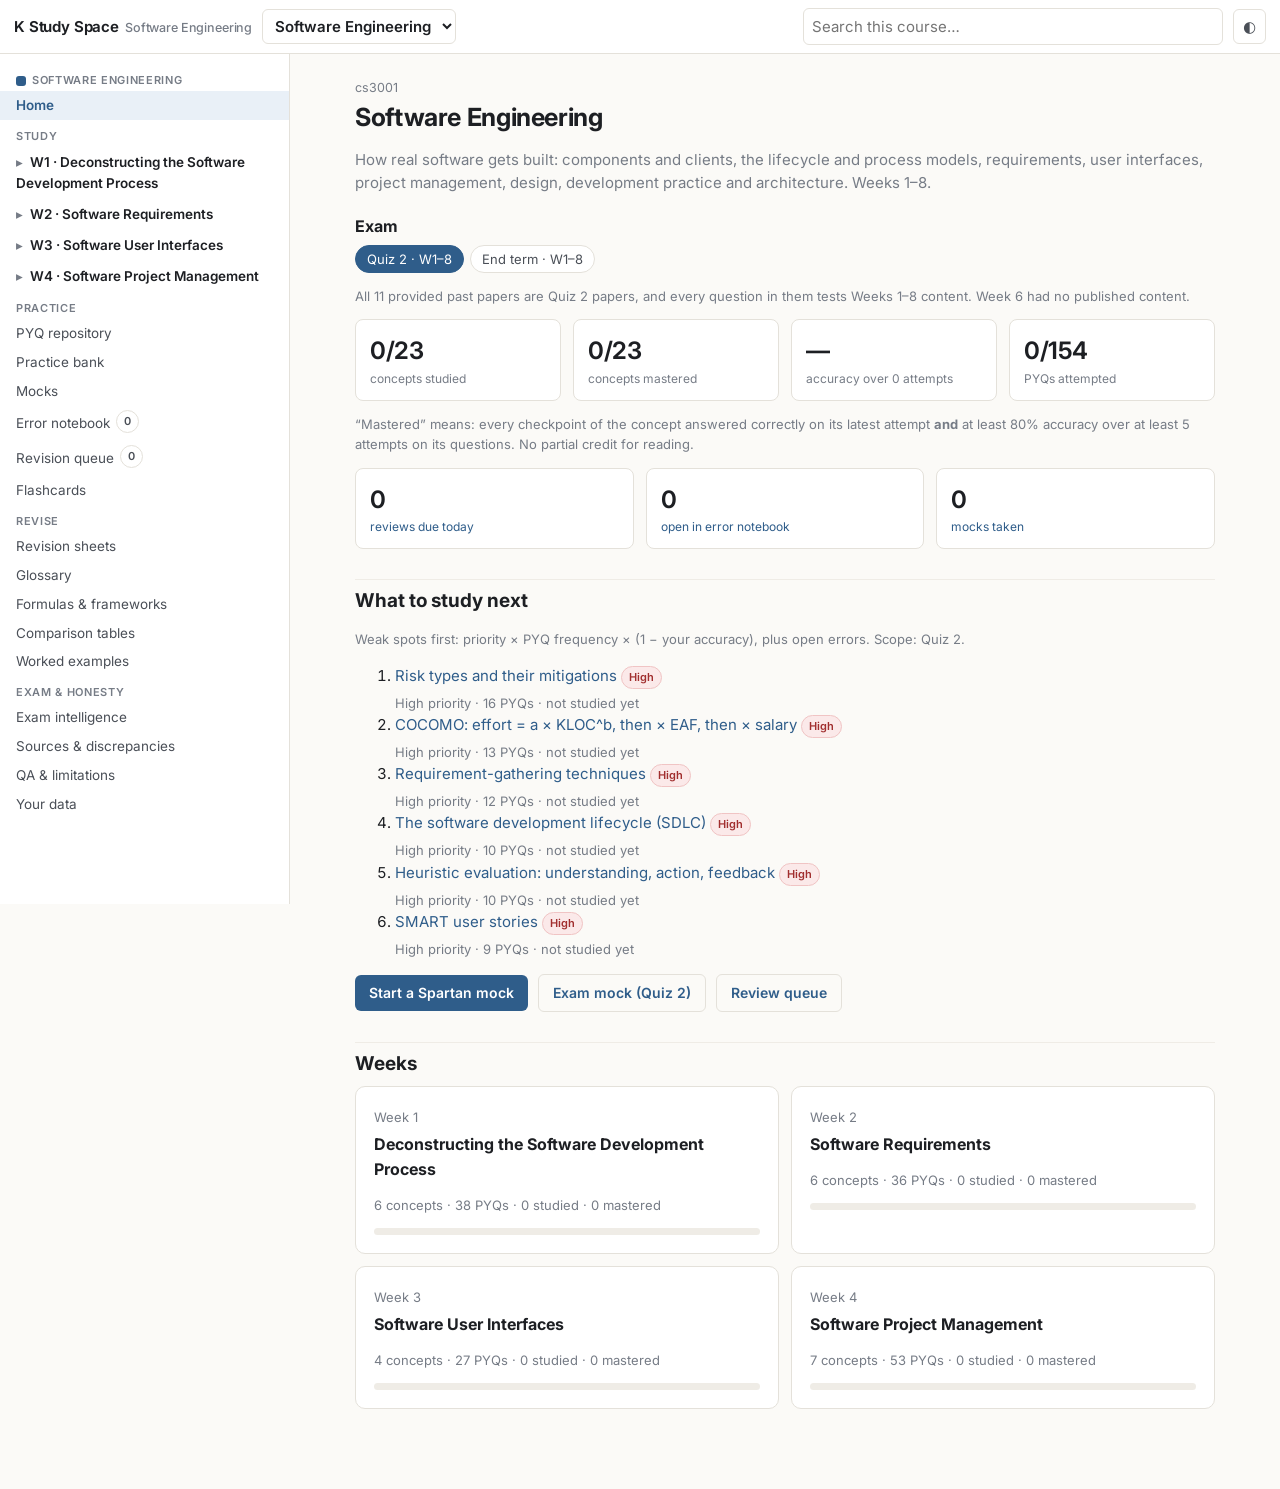
==== commit 32cde372: "Software Engineering Week 4: estimation, COCOMO, scheduling, risk, Scrum and velocity" ====
--- a/public/index.html
+++ b/public/index.html
@@ -346,8 +346,11 @@
   const lvl = {}; const order = cp.order;
   order.forEach(id => { lvl[id] = Math.max(0, ...deps.filter(d => d[1] === id).map(d => lvl[d[0]] + 1)); });
   const cols = {}; order.forEach(id => (cols[lvl[id]] = cols[lvl[id]] || []).push(id));
-  const colW = o.colW || 150, rowH = o.rowH || 70, maxRows = Math.max(...Object.values(cols).map(c => c.length));
-  const nodes = tasks.map(t => { const c = cols[lvl[t.id]], i = c.indexOf(t.id); return { id: t.id, t: t.t, sub: t.d + (o.unit || ' d'), x: 80 + lvl[t.id] * colW, y: 40 + (i + (maxRows - c.length) / 2) * rowH, w: 124, hl: o.noCP ? false : cp.path.includes(t.id) }; });
+  const brk = s => { if (s.length <= 14 || s.includes('\n')) return s; const sp = [...s.matchAll(/ /g)].map(m => m.index); if (!sp.length) return s; const k = sp.reduce((a, b) => Math.abs(b - s.length / 2) < Math.abs(a - s.length / 2) ? b : a); return s.slice(0, k) + '\n' + s.slice(k + 1); };
+  const lab = {}; tasks.forEach(t => lab[t.id] = brk(t.t));
+  const wOf = id => Math.max(96, Math.max(...lab[id].split('\n').map(x => x.length)) * 7.4 + 18);
+  const colW = o.colW || Math.max(...tasks.map(t => wOf(t.id))) + 34, rowH = o.rowH || 78, maxRows = Math.max(...Object.values(cols).map(c => c.length));
+  const nodes = tasks.map(t => { const c = cols[lvl[t.id]], i = c.indexOf(t.id); return { id: t.id, t: lab[t.id], sub: t.d + (o.unit || ' d'), x: colW / 2 + 10 + lvl[t.id] * colW, y: 44 + (i + (maxRows - c.length) / 2) * rowH, w: wOf(t.id), hl: o.noCP ? false : cp.path.includes(t.id) }; });
   const onPath = (a, b) => !o.noCP && cp.path.indexOf(a) > -1 && cp.path.indexOf(b) === cp.path.indexOf(a) + 1;
   const edges = deps.map(([a, b]) => ({ a, b, hl: onPath(a, b) }));
   const cap = o.cap || (o.noCP ? '' : `Critical path (green) = ${cp.path.map(id => tasks.find(t => t.id === id).t.replace(/\n/g, ' ')).join(' → ')} = ${cp.len}${o.unit || ' days'}.`);
@@ -356,11 +359,12 @@
 
 /* ---------- simple bar chart ---------- bars: [{lab, v}], o.line: value for a dashed reference line */
 M.bars = function (bars, o = {}) {
-  const bw = o.bw || 46, gap = 18, L = 40, H = o.H || 150, top = 16, mx = Math.max(...bars.map(b => b.v), o.line || 0) * 1.15;
+  bars.forEach(b => { b.lab = b.lab || b.t || ''; if (b.hl && !b.c) b.c = 'var(--good)'; });
+  const bw = o.bw || Math.max(46, ...bars.map(b => b.lab.length * 6.4)), gap = 18, L = 40, H = o.H || 150, top = 16, mx = Math.max(...bars.map(b => b.v), o.line || 0) * 1.15;
   const W = L + bars.length * (bw + gap) + 20;
   let s = `<svg viewBox="0 0 ${W} ${H + top + 30}" width="${W}" role="img" aria-label="bar chart">`;
   s += `<line x1="${L - 6}" y1="${top + H}" x2="${W - 6}" y2="${top + H}" stroke="var(--ink2)"/>`;
-  bars.forEach((b, i) => { const h = b.v / mx * H, x = L + i * (bw + gap); s += `<rect x="${x}" y="${top + H - h}" width="${bw}" height="${h}" rx="3" fill="${b.c || 'var(--acc)'}" opacity=".85"/><text x="${x + bw / 2}" y="${top + H - h - 4}" font-size="12" text-anchor="middle">${b.v}</text><text x="${x + bw / 2}" y="${top + H + 16}" font-size="11.5" text-anchor="middle" fill="var(--muted)">${b.lab}</text>`; });
+  bars.forEach((b, i) => { const h = b.v / mx * H, x = L + i * (bw + gap); s += `<rect x="${x}" y="${top + H - h}" width="${bw}" height="${h}" rx="3" fill="${b.c || 'var(--acc)'}" opacity=".85"/><text x="${x + bw / 2}" y="${top + H - h - 4}" font-size="12" text-anchor="middle">${b.v}${o.unit || ''}</text><text x="${x + bw / 2}" y="${top + H + 16}" font-size="11.5" text-anchor="middle" fill="var(--muted)">${b.lab}</text>`; });
   if (o.line != null) { const y = top + H - o.line / mx * H; s += `<line x1="${L - 6}" y1="${y}" x2="${W - 6}" y2="${y}" stroke="var(--good)" stroke-width="2" stroke-dasharray="6 4"/><text x="${W - 8}" y="${y - 5}" font-size="12" text-anchor="end" fill="var(--good)" font-weight="700">${o.lineLab || o.line}</text>`; }
   s += '</svg>';
   return `<div class="fig">${s}</div>` + (o.cap ? `<div class="mcap">${o.cap}</div>` : '');
@@ -1714,6 +1718,376 @@
  ['Hand-drawn screens on separate papers?', 'Paper prototype.'], ['One comic: setting, sequence, satisfaction?', 'Storyboard.'], ['Clickable PowerPoint images?', 'Digital mock-up (per the 2025 T2 key).'], ['Figma screens with data entry and workflows?', 'Interactive prototype.'],
  ['Browse without login?', 'Freedom.'], ['Menus for novices, Ctrl+C for experts?', 'Flexibility.'], ['Calendar does not mark holidays → missing?', 'Prevent errors.'], ['No live order tracking → missing?', 'Show status.'], ['IDE suggests fixes after a syntax error (official key)?', 'Support error recovery.'], ['Feedback group?', 'Show status, prevent errors, error recovery, help.']].forEach(([f, b]) => CARD(f, b, 3));
 
+/* ---- courses/cs3001/w4.js ---- */
+/* ===================== SE WEEK 4 — Software project management ===================== */
+WEEK({ course: 'cs3001', n: 4, title: 'Software Project Management',
+  blurb: 'Someone has to say how big the project is, how long it will take, what could go wrong and who does what. Estimate effort (expert judgement, Delphi, COCOMO); schedule it (WBS, activity network, critical path, Gantt); manage risk (technical, project, business; risk = P × I); and, in Agile, manage with Scrum roles, ceremonies, story points and velocity.',
+  topics: [
+    { title: '4.1 Estimation', cs: ['estimation', 'cocomo'] },
+    { title: '4.2 Scheduling', cs: ['scheduling'] },
+    { title: '4.3 Risk management', cs: ['risk', 'risk-calc'] },
+    { title: '4.4 Project management in Scrum', cs: ['scrum', 'velocity'] }] });
+
+/* ---------------- 4.1 Estimation ---------------- */
+C({ id: 'estimation', week: 4, title: 'The project manager, size, effort and estimation techniques', pri: 'Medium', prereq: ['srs'],
+  src: 'Revision notes W4 §4.1–4.2 · Study guide ch.4 §4.1–4.2 · PYQs 2023 T3 Q184, 2026 T1 Q26',
+  oneLine: 'Size in KLOC, effort in person-months. Empirical = from experience (expert judgement, Delphi); heuristic = a mathematical model relating effort to size (COCOMO).',
+  misShort: 'Reading 240 person-months as 240 developers, or calling Delphi “a quick rough estimate”.',
+  intu: R`<p>A client asks: “How much will my app cost, and when will it be ready?”</p>
+<p>You cannot answer without two numbers: how <b>big</b> is it, and how much <b>work</b> does that size take?</p>
+<p>Size is counted in lines of code — thousands of lines, <b>KLOC</b>.</p>
+<p>Work is counted in <b>person-months</b>: one person working for one month. 240 person-months could be 10 people for 24 months — not 240 people for one month, because people cannot be added endlessly.</p>
+<p>To turn size into effort you can ask experienced people (empirical), or use a formula fitted to past projects (heuristic).</p>
+<p>The question: <b>which technique is which, and what does each one actually do?</b></p>`,
+  why: R`<ul><li>2023 T3 Q184: the goal of Delphi — combine several experts’ estimates into a consensus.</li><li>2026 T1 Q26 (MSQ): heuristic techniques use mathematical models, relate effort to size, include COCOMO — and do not depend solely on intuition.</li><li>Every COCOMO question (next concept, ten papers) builds on these units.</li></ul>`,
+  formal: M.def(M.lines([
+    '<b>Project manager’s responsibilities</b> — point of contact between client and team; form and manage the team; scheduling; estimation; risk management; configuration management.',
+    '<b>Size</b> — lines of code, usually in KLOC (1 KLOC = 1000 lines).',
+    '<b>Effort</b> — person-months (PM): the work one person does in one month. Developers × months = person-months.',
+    '<b>Empirical estimation</b> — based on experience with similar projects. <i>Expert judgement</i>: an expert makes an educated guess (risk: individual bias, optimism, limited knowledge). <i>Delphi technique</i>: a coordinator sends the SRS to several experts; they estimate anonymously; the coordinator circulates a summary; rounds repeat until a consensus emerges.',
+    '<b>Heuristic (model-based) estimation</b> — a mathematical model relating effort to project size, fitted from past data. Example: COCOMO.']))
+    + '<p><b>In words:</b> ask people → empirical; plug size into a formula → heuristic.</p>',
+  vis: M.flow([{ t: 'Coordinator', sub: 'sends SRS + form' }, { t: 'Experts estimate', sub: 'anonymously' }, { t: 'Summary', sub: 'circulated' }, { t: 'Revise', sub: 'next round' }, { t: 'Consensus', hl: true }], { cap: 'The Delphi technique: anonymous rounds until the estimates converge.' }),
+  ex: [
+    M.ex('Introductory', R`<p>What is the primary goal of the Delphi technique?</p>`,
+      R`<p>To <b>combine estimates from multiple experts to reach a consensus</b> (2023 T3 Q184). Anonymity removes the pressure to agree with the loudest or most senior expert.</p><p><b>Now suppose</b> only one senior engineer gives a number. That is <b>expert judgement</b> — quicker, but exposed to that one person’s bias. Delphi exists to fix exactly that weakness.</p>`),
+    M.ex('Standard', R`<p>A project is estimated at 240 person-months and must finish in 2 years. How many developers on average?</p>`,
+      R`<p>240 PM ÷ 24 months = <b>10 developers</b>. Not 240 developers — the unit is person × month.</p>`),
+    M.ex('Exam-level', R`<p>Select ALL characteristics of heuristic estimation: (a) uses mathematical models (b) relates effort to project size (c) depends solely on expert intuition (d) includes COCOMO.</p>`,
+      R`<p>(a), (b), (d). (c) describes empirical expert judgement. 2026 T1 Q26.</p>`)],
+  math: M.rule('<p><b>Effort (PM) = developers × months.</b> Empirical = expert judgement, Delphi (anonymous multi-round consensus). Heuristic = model relating effort to size (COCOMO).</p>')
+    + M.why([['Delphi = quick rough estimate', 'it takes several rounds; its purpose is consensus.'], ['Delphi = encourage open discussion', 'experts are kept anonymous precisely to avoid group pressure.'], ['Heuristic = intuition', 'that is the empirical family.']]),
+  conn: R`<p><b>At work:</b> “planning poker” in Agile teams is a quick, non-anonymous cousin of Delphi.</p><p><b>Earlier:</b> estimates start from the SRS (Week 2), which is what the Delphi coordinator sends out.</p><p><b>Next:</b> COCOMO, the course’s heuristic model.</p>`,
+  mis: M.ul(['“To encourage open and collaborative communication” for Delphi (2023 T3 Q184).', '“Depend solely on expert intuition” as heuristic (2026 T1 Q26).', '240 PM = 240 developers.']),
+  exam: R`<p><b>Fast method:</b> experts → empirical; formula → heuristic; several anonymous experts converging → Delphi.</p>`
+});
+Q({ cp: 'estimation', type: 'num', diff: 'easy', q: 'A project needs 180 person-months and must be delivered in 15 months. How many developers are needed on average?', ans: 12, tol: 0, calc: () => 180 / 15,
+  sol: '180 ÷ 15 = 12.' });
+Q({ cp: 'estimation', type: 'mcq', diff: 'moderate', q: 'Why are experts kept anonymous in the Delphi technique?', opts: ['To save time', 'To avoid one expert’s opinion dominating because of seniority or personality', 'Because the coordinator does not trust them', 'So that no consensus is reached'], ans: 1,
+  why: ['It takes longer, not shorter.', 'Correct.', 'Not the reason.', 'Consensus is the goal.'], sol: 'Anonymity removes group pressure.' });
+Q({ cp: 'estimation', type: 'msq', diff: 'moderate', q: 'Select ALL responsibilities of a software project manager listed in the course.', opts: ['Project estimation', 'Writing all the code', 'Risk management', 'Configuration management'], ans: [0, 2, 3],
+  why: ['Listed.', 'Developers write code.', 'Listed.', 'Listed.'], sol: 'Contact point, team, scheduling, estimation, risk, configuration management.' });
+Q({ cp: 'estimation', type: 'short', diff: 'moderate', q: 'Compare expert judgement and the Delphi technique: how each works and one drawback of expert judgement that Delphi reduces.',
+  model: '<p><b>Expert judgement:</b> one experienced person makes an educated guess, often by estimating components and combining them. <b>Delphi:</b> a coordinator gives several experts the SRS; they estimate anonymously; the coordinator circulates a summary; experts revise over several rounds until consensus.</p><p>Drawback reduced: a single expert’s bias, optimism or limited knowledge — Delphi averages over several experts and anonymity prevents the most senior voice dominating.</p>' });
+
+/* ---------------- 4.1 COCOMO ---------------- */
+C({ id: 'cocomo', week: 4, title: 'COCOMO: effort = a × KLOC^b, then × EAF, then × salary', pri: 'High', prereq: ['estimation'],
+  src: 'Revision notes W4 §4.2 COCOMO · Study guide ch.4 §4.2.3 · PYQs 2023 T1 Q245, 2023 T2 Q16, 2024 T1 Q41, 2024 T2 Q21–22, 2024 T3 Q16, 2025 T1 Q40–41, 2025 T2 Q152–153, 2026 T1 Q11, 2026 T2 Q25–26',
+  oneLine: 'Pick the type (organic 2.4/1.05, semi-detached 3.0/1.12, embedded 3.6/1.20); initial effort = a·KLOC^b PM; final = initial × EAF (product of cost drivers); cost = effort × monthly salary.',
+  misShort: 'Using lines instead of KLOC, adding cost-driver multipliers instead of multiplying, or picking organic for hardware-coupled software.',
+  intu: R`<p>Experience shows something simple: bigger programs take more effort — and <i>more than proportionally</i> more, because more parts must fit together.</p>
+<p>COCOMO turns that into a formula: effort = a × size<sup>b</sup>, with b a little above 1.</p>
+<p>But not every project of the same size is equally hard. A shopping app built by an experienced team on clear requirements is easy (<b>organic</b>). Air-traffic-control software tied to complex hardware is hard (<b>embedded</b>). In between, a mixed team on a moderately familiar system is <b>semi-detached</b>.</p>
+<p>Each type gets its own a and b. Then you adjust for specific factors — needed reliability, database size, team experience — by multiplying by the <b>effort adjustment factor</b>.</p>
+<p>The question: <b>given a story, a size and maybe a salary, what is the effort or cost?</b> Four steps, every time.</p>`,
+  why: R`<ul><li>The single most reliable source of marks in Week 4: ten of eleven papers, often as a 2–3 question comprehension block worth up to 10 marks.</li><li>Every key here is recomputed in code when the app loads.</li><li>Variants: initial effort, final effort with EAF, cost with salary, sum of module sizes (2024 T1), product of four cost drivers (2025 T2), category only (2026 T2).</li></ul>`,
+  formal: M.def(M.lines([
+    '<b>COCOMO</b> (Constructive Cost Model, Boehm) — a heuristic estimation model.',
+    '<b>Step 1 · Type:</b> organic (small, well-understood, experienced team) a = 2.4, b = 1.05; semi-detached (mix of experienced and inexperienced, partly familiar) a = 3.0, b = 1.12; embedded (strongly coupled to hardware or tight constraints) a = 3.6, b = 1.20.',
+    '<b>Step 2 · Initial effort:</b> E<sub>i</sub> = a × (KLOC)<sup>b</sup> person-months.',
+    '<b>Step 3 · Final effort:</b> E = E<sub>i</sub> × EAF, where EAF = product of the cost-driver multipliers (15 attributes such as reliability, database size, team experience). EAF &gt; 1 raises effort, EAF &lt; 1 lowers it.',
+    '<b>Step 4 · Cost:</b> cost = E × monthly salary per developer.']))
+    + '<p><b>In words:</b> type → a, b; size in KLOC → power; multiply by EAF; multiply by salary.</p>',
+  vis: M.table(['Type', 'Signal words', 'a', 'b', '100 KLOC initial effort'], [['Organic', 'well understood, small experienced team', '2.4', '1.05', '≈ 302 PM'], ['Semi-detached', 'mix of experienced and new; built similar before', '3.0', '1.12', '≈ 521 PM'], ['Embedded', 'tightly coupled with hardware; real-time; strict constraints', '3.6', '1.20', '≈ 904 PM']], 'Both a and b rise from organic to embedded, so effort grows faster.')
+    + M.bars([{ t: 'Organic', v: 302 }, { t: 'Semi-detached', v: 521 }, { t: 'Embedded', v: 904 }], { unit: ' PM', cap: 'Same 100 KLOC, three types: effort triples from organic to embedded.' }),
+  ex: [
+    M.ex('Introductory', R`<p>A mobile app for buying and selling used electronics; requirements clearly understood; small team of experienced developers; 1,00,000 lines. Initial effort? Final effort with EAF = 1.88?</p>`,
+      R`<ol><li>Type: well understood + small experienced team → <b>organic</b>, a = 2.4, b = 1.05.</li><li>Size: 1,00,000 lines = <b>100 KLOC</b>.</li><li>100<sup>1.05</sup> = 125.89 → E<sub>i</sub> = 2.4 × 125.89 = <b>302.1 PM</b> → option “303” (2024 T2 Q21).</li><li>Final: 302.1 × 1.88 = <b>568 PM</b> → option “570” (2024 T2 Q22).</li></ol>
+<p><b>Now suppose</b> the same 100 KLOC is a traffic-control app integrated with hardware and real-time processing (2025 T1 Q40). Type becomes <b>embedded</b>: 3.6 × 100<sup>1.2</sup> = 3.6 × 251.19 = <b>904.3 PM</b> → “905”. × 1.88 = 1700 → “1702”. Same size, three times the effort — the type is the biggest lever.</p>`),
+    M.ex('Standard', R`<p>An internal dashboard; mix of experienced and new developers; the organisation has built similar systems; 6 KLOC. Cost drivers: reliability 1.15, database size 1.08, application experience 1.10, language and tool experience 0.95. Initial and final effort?</p>`,
+      R`<ol><li>Mixed team, partly familiar → <b>semi-detached</b>, a = 3.0, b = 1.12.</li><li>6<sup>1.12</sup> = 7.44 → E<sub>i</sub> = 3.0 × 7.44 = <b>22.3 PM</b> (2025 T2 Q152).</li><li>EAF = 1.15 × 1.08 × 1.10 × 0.95 = <b>1.2979</b> — multiply, never add.</li><li>E = 22.32 × 1.2979 = <b>28.97 PM</b> (2025 T2 Q153).</li></ol><p>Adding the drivers (1.15 + 1.08 + 1.10 + 0.95 = 4.28) gives 95.5 — near the decoy “90.304”.</p>`),
+    M.ex('Exam-level', R`<p>A food-ordering app with four modules: 5,000 + 20,000 + 15,000 + 8,000 lines; requirements well understood; small experienced team; salary ₹50,000 per developer-month. Approximate cost?</p>`,
+      R`<ol><li>Total size = 48,000 lines = <b>48 KLOC</b>. Add the sizes first; do not run COCOMO per module (the exponent makes the sum of parts smaller than the whole).</li><li>Organic: 48<sup>1.05</sup> = 58.27 → E = 2.4 × 58.27 = <b>139.9 PM</b>.</li><li>Cost = 139.9 × 50,000 = ₹69,92,000 ≈ <b>₹70,00,000</b> (2024 T1 Q41).</li></ol>`)],
+  math: M.rule(R`<p><b>E<sub>initial</sub> = a × KLOC<sup>b</sup></b> &nbsp; (organic 2.4/1.05 · semi-detached 3.0/1.12 · embedded 3.6/1.20)</p><p><b>E<sub>final</sub> = E<sub>initial</sub> × EAF</b>, EAF = ∏ cost-driver multipliers. &nbsp; <b>Cost = E × salary per month.</b></p>`)
+    + M.why([['KLOC = 100000 instead of 100', '100000<sup>1.05</sup> is astronomically large; the formula expects thousands of lines.'], ['Add the multipliers', 'EAF is a product; adding gives 4.28 instead of 1.30.'], ['Organic for “tightly coupled with complex hardware”', 'hardware coupling is the embedded signal.'], ['Estimate each module separately and add', 'the formula is applied to the total size.'], ['Cost = effort × salary × 12', 'effort is already in person-months; salary is per month.']]),
+  conn: R`<p><b>At work:</b> COCOMO II and function-point models are used for bids and contracts; most managers still estimate mainly from experience, using models as a cross-check.</p><p><b>Earlier:</b> Week 1’s software-vs-hardware cost curve explains why effort, not machines, dominates cost.</p><p><b>Next:</b> the effort is divided into tasks and scheduled.</p>`,
+  mis: M.ul(['Organic chosen for hardware-coupled systems (2023 T2 Q16, 2024 T3 Q16).', 'EAF multipliers added (2025 T2 Q153 decoys).', 'Forgetting to add module sizes (2024 T1 Q41).', 'Exact 1700 vs option 1702 and 4,52,14,000 vs 4,52,50,000: the papers round — pick the nearest option.']),
+  exam: R`<p><b>Fast method (do all four steps on paper):</b></p><ol><li>Type from the story → a, b.</li><li>Lines → KLOC (divide by 1000).</li><li>a × KLOC<sup>b</sup>: on a calculator, KLOC ^ b (use the x<sup>y</sup> key).</li><li>× EAF (multiply all drivers), then × salary if cost is asked. Pick the nearest option.</li></ol>`
+});
+Q({ cp: 'cocomo', type: 'num', diff: 'moderate', q: 'Organic project, 32 KLOC. Initial effort in person-months (one decimal place; ±0.5 accepted)?', ans: 91.1, tol: 0.5, calc: () => CALC.cocomo('organic', 32),
+  sol: '32<sup>1.05</sup> = 37.95; × 2.4 = 91.1 PM.' });
+Q({ cp: 'cocomo', type: 'mcq', diff: 'moderate', q: 'Semi-detached, 10 KLOC, EAF = 0.85. Final effort ≈', opts: ['33.6 PM', '39.5 PM', '46.5 PM', '22.9 PM'], ans: 0, calc: () => CALC.cocomo('semi', 10, 0.85),
+  why: ['Correct: 10^1.12 = 13.18; × 3.0 = 39.5; × 0.85 = 33.6.', 'Initial effort — EAF not applied.', 'Divided by 0.85 instead of multiplying.', 'Organic constants used.'], sol: '3.0 × 10^1.12 = 39.5 PM; × 0.85 = 33.6 PM. An EAF below 1 lowers the effort.' });
+Q({ cp: 'cocomo', type: 'mcq', diff: 'easy', q: 'Software for a pacemaker, tightly coupled with sensors and with strict real-time constraints, is which COCOMO type?', opts: ['Organic', 'Semi-detached', 'Embedded', 'Cannot be determined'], ans: 2,
+  why: ['Organic = well understood, small experienced team.', 'Semi-detached = mixed team, partly familiar.', 'Correct: hardware coupling and tight constraints.', 'The signals are clear.'], sol: 'Hardware + real-time → embedded.' });
+Q({ cp: 'cocomo', type: 'short', diff: 'moderate', q: 'State the four steps of a COCOMO cost estimate, naming every quantity and its unit.',
+  model: '<p>(1) Classify the project — organic, semi-detached or embedded — to get a and b. (2) Initial effort E<sub>i</sub> = a × (size in KLOC)<sup>b</sup>, in person-months. (3) Final effort = E<sub>i</sub> × EAF, where EAF is the product of the cost-driver multipliers (dimensionless). (4) Cost = final effort (person-months) × salary per developer per month (rupees).</p>' });
+
+/* ---------------- 4.2 Scheduling ---------------- */
+C({ id: 'scheduling', week: 4, title: 'Scheduling: WBS, activity network, critical path, Gantt chart', pri: 'High', prereq: ['estimation'],
+  src: 'Revision notes W4 §4.3 · Study guide ch.4 §4.3 · PYQs 2023 T2 Q14, 2024 T2 Q12, 2024 T3 Q18, 2025 T3 Q23, 2026 T2 Q27–28',
+  oneLine: 'WBS = tree (project → activities → assignable tasks). Activity network = tasks + durations + dependencies. A task can start only when ALL its predecessors finish; tasks with no path between them can run in parallel. Critical path = the longest chain = minimum project duration.',
+  misShort: 'Saying a task can start when ONE of its two predecessors is done, or calling the critical path the shortest path.',
+  intu: R`<p>Building a house: you cannot paint before the walls exist, but electrics and plumbing can happen at the same time.</p>
+<p>Software is the same. First you list the work as a tree: the project at the root, big activities below, and small tasks at the leaves — each small enough to hand to one developer. That tree is the <b>work breakdown structure</b>.</p>
+<p>Then you draw arrows: “this task needs that one finished first”. That drawing is the <b>activity network</b>.</p>
+<p>Two rules read everything off it. A task starts only when <i>every</i> arrow into it is finished. Two tasks with no chain of arrows between them can run side by side.</p>
+<p>The longest chain of arrows sets the earliest finish date — the <b>critical path</b>. Delay anything on it, and the whole project slips.</p>
+<p>The question: <b>given a network, which statements about order and parallelism are true?</b></p>`,
+  why: R`<ul><li>Activity-network MSQs appear in five papers, each with a diagram; 2026 T2 adds “what must finish immediately before Deployment?”.</li><li>2025 T3 Q23 tested the WBS itself: dependencies are <i>not</i> shown in a WBS.</li></ul>`,
+  formal: M.def(M.lines([
+    'Scheduling steps: identify major activities → break into tasks → determine dependencies → estimate durations → represent as a network/chart → fix start and end dates → find the critical path → allocate resources.',
+    '<b>WBS</b> — a tree: root = the project; internal nodes = activities (can be broken down further); leaves = tasks small enough to assign to a developer. Shows decomposition, <i>not</i> dependencies.',
+    '<b>Activity network</b> — nodes = tasks with durations; arrows = dependencies. A task can start only after <i>all</i> its predecessors are complete.',
+    '<b>Parallel tasks</b> — tasks with no directed path between them can be done simultaneously.',
+    '<b>Critical path</b> — the longest path (by total duration) from start to finish; its length is the minimum project duration. Tasks on it have zero slack; others have slack.',
+    '<b>Gantt chart</b> — horizontal bars against a timeline showing each task’s start, duration and overlap.']))
+    + '<p><b>In words:</b> the WBS says <i>what</i>; the network says <i>in what order</i>; the critical path says <i>how long at least</i>; the Gantt chart shows <i>when</i>.</p>',
+  vis: M.net([{ id: 'R', t: 'Requirements', d: 30 }, { id: 'U', t: 'UI design', d: 20 }, { id: 'D', t: 'DB design', d: 30 }, { id: 'I', t: 'Implementation', d: 45 }, { id: 'T', t: 'Testing', d: 10 }, { id: 'P', t: 'Deployment', d: 10 }],
+    [['R', 'U'], ['R', 'D'], ['U', 'I'], ['D', 'I'], ['I', 'T'], ['T', 'P']]),
+  ex: [
+    M.ex('Introductory', R`<p>Using the network above (2026 T2): which are true? (a) UI design and DB design can proceed simultaneously (b) Testing can begin right after requirements (c) Implementation depends on both UI and DB design (d) Deployment can start before testing completes. Which task is immediately before Deployment?</p>`,
+      R`<ol><li>(a) No arrow joins UI and DB → parallel ✔.</li><li>(b) Testing waits for Implementation ✘.</li><li>(c) Two arrows enter Implementation ✔.</li><li>(d) Deployment’s only predecessor is Testing ✘.</li><li>Immediately before Deployment: <b>Testing</b>.</li></ol>
+<p>Critical path: Requirements 30 → DB 30 → Implementation 45 → Testing 10 → Deployment 10 = <b>125</b>. UI design (20) has 10 units of slack.</p><p><b>Now suppose</b> UI design grows to 35. The path through UI becomes 30 + 35 + 45 + 10 + 10 = 130 &gt; 125 — the critical path switches to the UI branch. The critical path is a property of the durations, not of the drawing.</p>`),
+    M.ex('Standard', R`<p>Student portal network (2024 T2 Q12): Component diagram → UI, DB schema → Students’ record management → {Result management, Students’ authentication}; Result management → Students’ support system; Result management AND Students’ authentication → Search and download results. Is “Search and download can start when Result management is completed” true?</p>`,
+      R`<p><b>False.</b> Two arrows enter Search and download — it also needs Students’ authentication. The true statements are “UI and DB schema can be done simultaneously” and “Students’ support system can start when Result management is completed” (only one arrow enters it).</p>`),
+    M.ex('Exam-level', R`<p>A WBS has root “Amazon Seller Portal” and leaves like Component Diagram, Database Schema, User Interface. Which are correct: (a) it breaks activities into smaller tasks (b) each leaf can be assigned to a developer (c) dependencies are explicitly represented (d) it is a tree with the project as root?</p>`,
+      R`<p>(a), (b), (d) — 2025 T3 Q23. Dependencies belong to the activity network, not the WBS.</p>`)],
+  math: M.rule('<p><b>Start(task) ≥ finish of ALL predecessors. No path between A and B ⇒ parallel. Critical path = LONGEST path = minimum duration; slack = 0 on it.</b></p>')
+    + M.why([['“Can start when X is completed” when the task has two incoming arrows', 'it needs every predecessor, not one.'], ['Critical path = shortest path', 'the project cannot finish before its longest chain does.'], ['WBS shows dependencies', 'it shows decomposition only.'], ['“No part of the three end tasks can run in parallel”', 'three tasks fed by the same predecessor and with no arrows between them are parallel.']]),
+  conn: R`<p><b>At work:</b> MS Project, Jira Advanced Roadmaps and GitHub Projects compute critical paths and draw Gantt charts automatically.</p><p><b>Earlier:</b> the effort from COCOMO is what gets spread over these tasks.</p><p><b>Next:</b> schedule slippage is a project risk; Agile replaces the up-front schedule with sprints and velocity.</p>`,
+  mis: M.ul(['Reversing a dependency (“Component diagram starts after UI and DB”) — 2023 T2 Q14.', 'Needing only one of two predecessors — 2024 T2 Q12.', 'Making two sequential tasks parallel (Font management and Text rendering) — 2024 T3 Q18.', 'Dependencies shown in the WBS — 2025 T3 Q23.']),
+  exam: R`<p><b>Fast method:</b> for each statement, trace arrows. “X before Y?” → is there an arrow path X → Y? “Can run together?” → is there no path either way? “Starts when X completes?” → is X the <i>only</i> incoming arrow?</p>`
+});
+Q({ cp: 'scheduling', type: 'num', diff: 'moderate', q: 'Tasks: A 4, B 6, C 3, D 5 (days). A → C, B → C, C → D. Minimum project duration in days?', ans: 14, tol: 0,
+  calc: () => CALC.critical([{ id: 'A', d: 4 }, { id: 'B', d: 6 }, { id: 'C', d: 3 }, { id: 'D', d: 5 }], [['A', 'C'], ['B', 'C'], ['C', 'D']]).len,
+  sol: 'C waits for the later of A (4) and B (6) → starts at 6; C ends at 9; D ends at 14. Critical path B → C → D.' });
+Q({ cp: 'scheduling', type: 'num', diff: 'hard', q: 'Same network as the previous question (A 4, B 6, C 3, D 5; A → C, B → C, C → D). How many days of slack does task A have?', ans: 2, tol: 0,
+  calc: () => CALC.critical([{ id: 'A', d: 4 }, { id: 'B', d: 6 }, { id: 'C', d: 3 }, { id: 'D', d: 5 }], [['A', 'C'], ['B', 'C'], ['C', 'D']]).slack.A,
+  sol: 'C cannot start before day 6 (B). A finishes on day 4, so it can slip 2 days without delaying C.' });
+Q({ cp: 'scheduling', type: 'mcq', diff: 'easy', q: 'In a WBS, the leaf nodes are:', opts: ['Activities that must be broken down further', 'Tasks small enough to assign to a developer', 'Milestones with dates', 'Dependencies between tasks'], ans: 1,
+  why: ['Those are internal nodes.', 'Correct.', 'Dates come from scheduling.', 'Dependencies are in the network.'], sol: 'Root = project; internal = activities; leaves = tasks.' });
+Q({ cp: 'scheduling', type: 'short', diff: 'moderate', q: 'Define the critical path and explain why a delay to a task on it delays the project, but a delay to some other tasks may not.',
+  model: '<p>The critical path is the longest chain of dependent tasks through the activity network; its total duration is the minimum time in which the project can finish. Tasks on it have zero slack, so any delay pushes back every following task and the finish date. Tasks off the critical path finish before the tasks that wait for them are ready to start, so they have slack and can slip by up to that amount without affecting the end date.</p>' });
+
+/* ---------------- 4.3 Risk types ---------------- */
+C({ id: 'risk', week: 4, title: 'Risk types and their mitigations', pri: 'High', prereq: ['estimation'],
+  src: 'Revision notes W4 §4.4 · Study guide ch.4 §4.4 · PYQs 2023 T1 Q244, 2023 T2 Q19–20, 2023 T3 Q185, 2024 T1 Q44–45, 2024 T2 Q7, 2024 T3 Q22–23, 2025 T1 Q42–43, 2025 T2 Q150–151, 2026 T1 Q14, 2026 T2 Q23–24',
+  oneLine: 'Technical (wrong functions / insufficient knowledge → talk to clients, prototype; shortfalls in external components → benchmark and inspect). Project (schedule, budget, personnel → milestones, iteration, hiring, cross-training). Business (not competitive, gold plating → explore the market).',
+  misShort: 'Calling a faulty third-party API a project risk, or “not competitive in the market” a technical risk.',
+  intu: R`<p>Three different things can sink a software project.</p>
+<p>The <b>software</b> itself can be wrong: you misunderstood what the client wanted, or a component you bought does not work. Those are <b>technical</b> risks.</p>
+<p>The <b>project</b> can fail around a correct product: it runs out of money, misses the deadline, or key people quit. Those are <b>project</b> risks.</p>
+<p>Or everything goes to plan, and nobody buys it, because ten similar apps already exist — or the team spent its time on features nobody asked for. Those are <b>business</b> risks.</p>
+<p>Each kind has its own cure. The papers ask two things together: <b>which kind is this, and which mitigation fits?</b></p>`,
+  why: R`<ul><li>A two-question block (type + mitigation) in eight papers — up to 9 marks.</li><li>Business risk “not competitive” keyed four times; technical “third-party component shortfall” four times; technical “incorrect functions” once; gold plating once; personnel (cross-training) once.</li></ul>`,
+  formal: M.def(M.lines([
+    '<b>Risk</b> — an anticipated unfavourable event that may occur during the project.',
+    '<b>Technical risks</b> — insufficient knowledge of the product; developing wrong functions or the wrong user interface; shortfalls in externally furnished components. Mitigations: communicate with clients / build prototypes for feedback; <b>benchmark and regularly inspect</b> external components.',
+    '<b>Project risks</b> — budget, schedule, personnel, resources and customer-relationship problems (schedule slippage, personnel shortfall, lack of domain knowledge). Mitigations: detailed milestones, constant iteration, frequent client communication; hire experienced developers or outsource; cross-train team members.',
+    '<b>Business risks</b> — the product is not competitive in the market; <b>gold plating</b> (building unnecessary features). Mitigations: explore the market and competing products; cost-benefit analysis.',
+    '<b>Mitigation</b> — actions that reduce the probability or the impact of a risk (not eliminating it, ignoring it, or transferring it).']))
+    + '<p><b>In words:</b> the product is wrong → technical; the project struggles → project; the market says no → business.</p>',
+  vis: M.table(['Scenario signal', 'Type', 'Mitigation'], [['team did not capture the real requirements; wrong functions built', 'Technical', 'communicate with clients, build prototypes'], ['third-party API / payment gateway / vendor component is faulty', 'Technical', 'benchmark and regularly inspect the external component'], ['deadline slips, budget overrun', 'Project', 'detailed milestones, iteration, client communication'], ['experts leave; no skilled people', 'Project', 'hire experienced developers / outsource; cross-train'], ['many similar products; not competitive', 'Business', 'explore the market for similar products'], ['developers add unrequested features (gold plating)', 'Business', 'stick to requirements; cost-benefit analysis']], 'Match signal → type → mitigation. The papers draw their options from this table.'),
+  ex: [
+    M.ex('Introductory', R`<p>A startup builds a daily-planner app; many similar products already exist, so it may not be competitive. Type of risk, and mitigation?</p>`,
+      R`<ol><li>The product may work perfectly, the project may finish on time — the threat is the market → <b>business risk</b> (2023 T2 Q19).</li><li>Mitigation from the business row: <b>explore the market for similar products</b> (2023 T2 Q20).</li></ol>
+<p><b>Now suppose</b> the same app relies on a third-party calendar-sync API that keeps returning errors. The threat is now inside the product → <b>technical risk</b>, mitigated by <b>benchmarking and regular inspection of the external component</b> (2025 T1 Q42–43, 2025 T2 Q150–151, 2026 T2 Q23–24).</p>`),
+    M.ex('Standard', R`<p>A school website: the requirements team did not capture the school’s real requirements, so incorrect functions were built. Type of risk?</p>`,
+      R`<p><b>Technical risk</b> (2023 T1 Q244): “developing the wrong software functions” is in the technical list. Its mitigation: communicate with clients or build prototypes to collect feedback.</p><p>Why not project risk? The schedule, budget and people are fine — the product itself is wrong.</p>`),
+    M.ex('Exam-level', R`<p>Several developers with critical expertise leave midway, causing delays. Best mitigation: reduce scope, cross-train team members, use third-party components, increase automation? And what does “gold plating” mean?</p>`,
+      R`<p>Personnel shortfall is a project risk; spreading knowledge so nobody is irreplaceable → <b>cross-training</b> (2026 T1 Q14).</p><p>Gold plating = the team develops <b>unnecessary features</b> nobody asked for — classified as a business risk (2024 T2 Q7).</p>`)],
+  math: M.rule('<p><b>Technical</b> = the product (wrong functions, insufficient knowledge, external components) → clients/prototypes; benchmark & inspect. <b>Project</b> = schedule, budget, people → milestones, iteration, hiring, cross-training. <b>Business</b> = market, gold plating → explore the market.</p>')
+    + M.why([['Project risk for a faulty vendor component', 'the failure is in what the product is built from → technical.'], ['Technical risk for “not competitive”', 'nothing is wrong with the software; the market is the problem.'], ['“Ask developers to avoid third-party modules altogether”', 'that avoids rather than mitigates, and is rarely feasible.'], ['Mitigation = eliminating the risk', 'mitigation reduces probability or impact.']]),
+  conn: R`<p><b>At work:</b> risk registers in project tools record each risk with owner, probability, impact and mitigation; vendor SLAs and contract tests are “benchmark and inspect”.</p><p><b>Earlier:</b> technical risk “wrong functions” is why Week 2’s requirement gathering and Week 3’s prototypes matter.</p><p><b>Next:</b> prioritise risks numerically with P × I.</p>`,
+  mis: M.ul(['Project risk for incorrect functions (2023 T1 Q244).', 'Prototype mitigation for a business risk (2024 T1 Q45 option 1).', '“Increase the project budget” for a vendor bug (2025 T2 Q151).', '“Transferring the risk to an insurer” as the meaning of mitigation (2023 T3 Q185).']),
+  exam: R`<p><b>Fast method:</b> ask “what fails?” — the software (technical), the plan/people/money (project), or the market (business). Then take the mitigation from the same row; the decoys are the other rows’ mitigations.</p>`
+});
+Q({ cp: 'risk', type: 'mcq', diff: 'easy', q: 'Halfway through, the client cuts the budget by 40%. Risk type?', opts: ['Technical', 'Project', 'Business', 'Not a risk'], ans: 1,
+  why: ['The software is not at fault.', 'Correct: budget.', 'The market is not involved.', 'It is.'], sol: 'Budget/schedule/personnel → project.' });
+Q({ cp: 'risk', type: 'mcq', diff: 'moderate', q: 'An app depends on an open-source PDF library with a history of crashes on large files. Best mitigation?', opts: ['Explore the market for similar products', 'Benchmark and regularly inspect the external component', 'Detailed milestones and constant iteration', 'Hire more developers'], ans: 1,
+  why: ['Business mitigation.', 'Correct: external-component shortfall.', 'Project mitigation.', 'Project mitigation.'], sol: 'External component → technical → benchmark & inspect.' });
+Q({ cp: 'risk', type: 'msq', diff: 'hard', q: 'Select ALL that are business risks.', opts: ['The team builds a 3D product viewer nobody requested', 'Three competitors launch the same features first', 'The lead architect resigns', 'The payment SDK has a security bug'], ans: [0, 1],
+  why: ['Gold plating → business.', 'Not competitive → business.', 'Personnel → project.', 'External component → technical.'], sol: 'Market and gold plating → business.' });
+Q({ cp: 'risk', type: 'short', diff: 'moderate', q: 'Give one example and one mitigation for each of the three risk types.',
+  model: '<p><b>Technical:</b> a third-party mapping API has shortcomings → benchmark and regularly inspect it (or: wrong functions built → talk to clients, build prototypes). <b>Project:</b> key developers leave mid-way → cross-train, hire experienced developers (or: schedule slippage → detailed milestones, constant iteration, client communication). <b>Business:</b> the product is not competitive because similar products exist → explore the market and competing products (or gold plating → stick to requirements, cost-benefit analysis).</p>' });
+
+/* ---------------- 4.3 Risk calculation ---------------- */
+C({ id: 'risk-calc', week: 4, title: 'Risk assessment: risk = probability × impact', pri: 'High', prereq: ['risk'],
+  src: 'Revision notes W4 §4.4 risk table · Study guide ch.4 §4.4 · PYQs 2023 T1 Q246, 2024 T1 Q26, 2024 T3 Q8, 2025 T1 Q28, 2025 T3 Q24',
+  oneLine: 'Risk exposure R = P × I (P as a fraction, I on a 1–4 scale). Given any two, find the third: I = R ÷ P. Prioritise the highest R.',
+  misShort: 'Multiplying 30% × 3 as 30 × 3 = 90, or computing I = P ÷ R.',
+  intu: R`<p>Two risks: a server outage that is unlikely but devastating, and a minor bug that is very likely but harmless. Which do you handle first?</p>
+<p>Neither probability alone nor damage alone decides it. Multiply them: how likely × how bad.</p>
+<p>That product is the <b>risk</b> (risk exposure). Sort the list by it and work from the top.</p>
+<p>The papers ask it three ways: compute R; or, given R and P, find I; or pick the risk to prioritise. All three are one formula.</p>`,
+  why: R`<ul><li>Five papers. Three of them give R = 1.8 and a probability, and ask for the impact (answers 3, 3, 2).</li><li>2025 T3 Q24 asks which of three risks to prioritise.</li></ul>`,
+  formal: M.def(M.lines([
+    '<b>Probability (P)</b> — the likelihood the risk occurs, as a fraction (30% = 0.3).',
+    '<b>Impact (I)</b> — the damage if it occurs, on a scale 1–4 (negligible, marginal, critical, catastrophic).',
+    '<b>Risk (exposure)</b> R = P × I.',
+    '<b>Rearranged:</b> I = R ÷ P; P = R ÷ I.',
+    '<b>Risk table</b> — list each risk with P, I and P × I; sort in descending order; the top risks get mitigation first.']))
+    + '<p><b>In words:</b> likely × bad = how much it deserves your attention.</p>',
+  vis: M.bars([{ t: 'R1 leaving (0.3 × 4)', v: 1.2 }, { t: 'R2 3rd-party (0.5 × 3)', v: 1.5 }, { t: 'R3 ambiguous req. (0.7 × 3)', v: 2.1, hl: true }], { cap: 'Sort by P × I. R3 is prioritised even though R1 has the largest impact.' }),
+  ex: [
+    M.ex('Introductory', R`<p>Probability of schedule slippage is 30%; impact is 3. Risk?</p>`,
+      R`<ol><li>P = 30% = 0.3.</li><li>R = 0.3 × 3 = <b>0.9</b>.</li><li>The paper prints the option as “0.9%” (2023 T1 Q246) — it means the value 0.9.</li></ol><p><b>Now suppose</b> the probability were written as 30 and multiplied directly: 30 × 3 = 90 — far from every option except the misleading “9%” if you also divide by 10. Convert percent to a fraction first.</p>`),
+    M.ex('Standard', R`<p>Risk for budget slippage is 1.8; probability 0.6. Impact? And if the probability were 0.9?</p>`,
+      R`<p>I = R ÷ P = 1.8 ÷ 0.6 = <b>3</b> (2024 T1 Q26; same numbers in 2024 T3 Q8). With P = 0.9: I = 1.8 ÷ 0.9 = <b>2</b> (2025 T1 Q28).</p><p>Decoys: 1.8 × 0.6 = 1.08 (multiplied instead of divided); 0.6 ÷ 1.8 = 0.33 (inverted).</p>`),
+    M.ex('Exam-level', R`<p>R1 team member leaving P 0.3, I 4; R2 third-party module failure P 0.5, I 3; R3 ambiguous requirements P 0.7, I 3. Which should be prioritised?</p>`,
+      R`<p>R1 = 1.2, R2 = 1.5, R3 = 2.1 → <b>R3</b> (2025 T3 Q24). The trap: R1 has the biggest impact (4), but its low probability drags it to the bottom.</p>`)],
+  math: M.rule('<p><b>R = P × I</b> &nbsp;⇔&nbsp; <b>I = R ÷ P</b> &nbsp;⇔&nbsp; <b>P = R ÷ I</b>. Convert % to a fraction first. Prioritise the largest R.</p>')
+    + M.why([['I = R × P', 'gives 1.08 — the decoy.'], ['I = P ÷ R', 'gives 0.33 — inverted.'], ['Prioritise the largest impact', 'probability matters equally; use the product.'], ['Use P = 30', 'probability is a fraction.']]),
+  conn: R`<p><b>At work:</b> risk heat maps (probability × impact grids) in project dashboards.</p><p><b>Earlier:</b> each risk’s type decides its mitigation; this decides which mitigation to fund first.</p><p><b>Next:</b> in Scrum, risks are revisited every sprint at review and retrospective.</p>`,
+  mis: M.ul(['1.08 (multiplied) in 2024 T1 Q26 and 2024 T3 Q8.', '0.33 (inverted) in 2024 T3 Q8; 0.17 and 16.6 in 2025 T1 Q28.', 'R1 for its high impact (2025 T3 Q24).']),
+  exam: R`<p><b>Fast method:</b> write R = P × I, put in the two numbers you have, solve for the third. For ranking, compute every product — never compare P or I alone.</p>`
+});
+Q({ cp: 'risk-calc', type: 'num', diff: 'easy', q: 'P = 40%, I = 2. Risk exposure?', ans: 0.8, tol: 0.001, calc: () => CALC.risk(0.4, 2), sol: '0.4 × 2 = 0.8.' });
+Q({ cp: 'risk-calc', type: 'num', diff: 'moderate', q: 'Risk = 1.2, impact = 4. Probability (as a fraction)?', ans: 0.3, tol: 0.001, calc: () => 1.2 / 4, sol: 'P = R ÷ I = 1.2 ÷ 4 = 0.3.' });
+Q({ cp: 'risk-calc', type: 'mcq', diff: 'moderate', q: 'Which risk is prioritised? A: P 0.2, I 4. B: P 0.6, I 2. C: P 0.9, I 1.', opts: ['A', 'B', 'C', 'All equal'], ans: 1, calc: () => CALC.topRisk([['A', 0.2, 4], ['B', 0.6, 2], ['C', 0.9, 1]]),
+  why: ['A = 0.8.', 'Correct: B = 1.2.', 'C = 0.9.', 'They differ.'], sol: '0.8, 1.2, 0.9 → B.' });
+Q({ cp: 'risk-calc', type: 'short', diff: 'easy', q: 'Explain how a risk table is built and used.',
+  model: '<p>List every identified risk; estimate its probability P (as a fraction) and impact I (1 = negligible … 4 = catastrophic); compute R = P × I; sort the table by R in descending order. The risks at the top are mitigated first, and the table is reviewed as the project progresses.</p>' });
+
+/* ---------------- 4.4 Scrum ---------------- */
+C({ id: 'scrum', week: 4, title: 'Scrum: roles, backlog and ceremonies', pri: 'High', prereq: ['agile', 'user-stories'],
+  src: 'Revision notes W4 §4.5 · Study guide ch.4 §4.5 · PYQs 2023 T1 Q240, 2023 T3 Q186–187, 2024 T1 Q38, 2025 T1 Q27, 2025 T3 Q22, 2026 T1 Q12, 2026 T2 Q4',
+  oneLine: 'Product owner prioritises the product backlog for maximum value; Scrum Master removes impediments; the team builds. Sprint planning (what + how), daily scrum (yesterday / today / blockers), sprint review (demo to stakeholders), retrospective (improve the process).',
+  misShort: 'Confusing sprint review (the product, shown to customers) with retrospective (the process, for the team).',
+  intu: R`<p>A Scrum team works in short sprints of one or two weeks.</p>
+<p>Before each sprint, they look at a ranked wish-list — the <b>product backlog</b> — kept in order of value by the <b>product owner</b>. Together they pick what fits and plan how to build it: <b>sprint planning</b>.</p>
+<p>Every morning, fifteen minutes standing up: what I did yesterday, what I will do today, what is blocking me. That is the <b>daily scrum</b>.</p>
+<p>At the end, they show the working feature to the customer and collect feedback: the <b>sprint review</b>.</p>
+<p>Then, without the customer, they ask: how did we work? What should we change? That is the <b>retrospective</b>.</p>
+<p>The question: <b>a scenario describes a meeting or a person — which one is it?</b></p>`,
+  why: R`<ul><li>Eight papers. Product owner keyed twice; daily scrum twice; retrospective, review, planning and backlog once each.</li><li>2025 T3 Q22 (MSQ) tests sprint planning in detail: the team decides <i>what</i> and <i>how</i>; it is time-boxed; the PO does not decide alone.</li></ul>`,
+  formal: M.def(M.lines([
+    'Sprints of 1–2 weeks; teams of about 4–9; user stories implemented and re-prioritised each sprint.',
+    '<b>Product owner</b> — represents the client; prioritises and maintains the product backlog so the team delivers maximum value, balancing business needs and technical constraints.',
+    '<b>Scrum Master</b> — facilitates the process and removes impediments.',
+    '<b>Product backlog</b> — a prioritised list of work derived from user stories and requirements; continuously refined.',
+    '<b>Sprint planning</b> — the team (with PO and SM) decides what can be completed in the sprint and how it will be done; time-boxed.',
+    '<b>Daily scrum / stand-up</b> — each member says what they did yesterday, what they will do today and what is blocking them; its purpose is to identify and address impediments.',
+    '<b>Sprint review</b> — the team demonstrates what was completed to stakeholders and gets feedback.',
+    '<b>Sprint retrospective</b> — the team evaluates the last sprint: team dynamics, processes, tools; makes an improvement plan.']))
+    + '<p><b>In words:</b> plan → stand-up daily → show the product → improve the process.</p>',
+  vis: M.flow([{ t: 'Product backlog', sub: 'PO prioritises' }, { t: 'Sprint planning', sub: 'what + how' }, { t: 'Sprint', sub: 'daily scrum' }, { t: 'Sprint review', sub: 'demo the product' }, { t: 'Retrospective', sub: 'improve the process', hl: true }], { loop: 'next sprint', cap: 'One Scrum cycle.' }),
+  ex: [
+    M.ex('Introductory', R`<p>A ride-sharing team has completed a sprint and demonstrates the driver-tracking feature to customers to get feedback. Which activity?</p>`,
+      R`<ol><li>What is examined? The <i>product</i>.</li><li>Who is present? Customers.</li><li>So: <b>sprint review</b> (2026 T2 Q4).</li></ol><p><b>Now suppose</b> the same team meets the next morning, without customers, to discuss why code reviews kept delaying merges and agree to pair-review instead. The subject is the <i>process</i> → <b>retrospective</b> (2025 T1 Q27).</p>`),
+    M.ex('Standard', R`<p>A person ensures the team delivers maximum value to the client and prioritises work considering business needs and technical constraints. Which role?</p>`,
+      R`<p><b>Product owner</b> (2026 T1 Q12; 2023 T3 Q186). The Scrum Master facilitates and removes impediments — they do not prioritise the backlog. “Project manager” and “development lead” are not Scrum roles.</p>`),
+    M.ex('Exam-level', R`<p>In sprint planning, which are true: (a) the team decides what work can be completed (b) only the product owner decides which stories are included (c) the team discusses how the selected work will be implemented (d) sprint planning is time-boxed?</p>`,
+      R`<p>(a), (c), (d) — 2025 T3 Q22. The PO proposes priorities, but selection is a collaborative decision with the team.</p>`)],
+  math: M.rule('<p><b>PO</b> = value & backlog priority. <b>SM</b> = process & impediments. <b>Planning</b> = what + how. <b>Daily scrum</b> = yesterday/today/blockers. <b>Review</b> = demo the product. <b>Retrospective</b> = improve the process.</p>')
+    + M.why([['Scrum Master prioritises the backlog', 'that is the product owner.'], ['Daily scrum = status report to management', 'its purpose is to surface and remove impediments.'], ['Retrospective = demo', 'the demo is the review.'], ['Backlog = list of completed tasks', 'it is the prioritised list of work still to do.']]),
+  conn: R`<p><b>At work:</b> Jira boards hold the backlog; teams run exactly these four ceremonies.</p><p><b>Earlier:</b> Week 1’s Agile principles (welcome change, frequent delivery) are what Scrum implements; Week 2’s user stories fill the backlog.</p><p><b>Next:</b> story points and velocity measure how much a sprint can hold.</p>`,
+  mis: M.ul(['Sprint retrospective vs review (2025 T1 Q27, 2026 T2 Q4).', 'Scrum Master vs product owner (2023 T3 Q186, 2026 T1 Q12).', '“Only the product owner decides” in sprint planning (2025 T3 Q22).', 'Daily scrum “to provide status updates to upper management” (2023 T3 Q187).']),
+  exam: R`<p><b>Fast method:</b> for a meeting, ask what is examined (plan / today’s work / product / process) and who attends. For a role, ask: value and priority → PO; process and blockers → SM.</p>`
+});
+Q({ cp: 'scrum', type: 'mcq', diff: 'easy', q: 'A developer says at the morning stand-up, “I’m blocked waiting for API keys.” Who should act on this first?', opts: ['Product owner', 'Scrum Master', 'The client', 'Nobody until the retrospective'], ans: 1,
+  why: ['PO handles priorities, not impediments.', 'Correct: removing impediments.', 'Not directly.', 'Impediments are handled immediately.'], sol: 'Impediments → Scrum Master.' });
+Q({ cp: 'scrum', type: 'mcq', diff: 'moderate', q: 'Which statement about the product backlog is correct?', opts: ['It is frozen after the first sprint', 'It is a prioritised list continuously refined by the product owner', 'It lists only completed work', 'It is owned by the Scrum Master'], ans: 1,
+  why: ['Never frozen.', 'Correct.', 'It lists work to be done.', 'Owned by the PO.'], sol: 'Prioritised, living list; PO owns it.' });
+Q({ cp: 'scrum', type: 'mcq', diff: 'moderate', q: 'At the end of a sprint, the team agrees to write tests before merging because bugs kept escaping. In which meeting was this decided?', opts: ['Sprint planning', 'Daily scrum', 'Sprint review', 'Sprint retrospective'], ans: 3,
+  why: ['Planning picks the next work.', 'Daily scrum covers blockers.', 'Review shows the product.', 'Correct: a process improvement.'], sol: 'Process change → retrospective.' });
+Q({ cp: 'scrum', type: 'short', diff: 'moderate', q: 'Distinguish the sprint review from the sprint retrospective (purpose, subject, participants).',
+  model: '<p><b>Sprint review:</b> the team demonstrates the completed product increment to stakeholders/customers and collects feedback; the subject is the <i>product</i>. <b>Sprint retrospective:</b> the team (with the Scrum Master) reflects on how the sprint went — team dynamics, processes, tools — and agrees improvements; the subject is the <i>process</i>.</p>' });
+
+/* ---------------- 4.4 Velocity ---------------- */
+C({ id: 'velocity', week: 4, title: 'Story points and velocity', pri: 'Medium', prereq: ['scrum'],
+  src: 'Revision notes W4 §4.5 · Study guide ch.4 §4.5 · PYQs 2025 T2 Q138, 2026 T1 Q13, 2026 T2 Q5',
+  oneLine: 'Story points measure relative size/complexity of a story; velocity = story points completed per sprint (average over sprints) and predicts future progress.',
+  misShort: 'Measuring velocity as the number of stories instead of the number of points.',
+  intu: R`<p>“How many stories can we finish next sprint?” is a bad question. A story can be tiny or huge.</p>
+<p>So each story gets <b>points</b> for its relative size: 1 for easy, more for complex.</p>
+<p>Count the points you actually finished in a sprint. That number is your <b>velocity</b>.</p>
+<p>Average it over a few sprints, and you can predict how much the next sprint can hold — and how many sprints the backlog needs.</p>`,
+  why: R`<ul><li>Three recent papers (2025 T2, 2026 T1, 2026 T2) — a growing family.</li><li>Each has a decoy built on story count (2025 T2: “2” for 2 stories) or on a different metric name (throughput, capacity, burn rate).</li></ul>`,
+  formal: M.def(M.lines([
+    '<b>Story points</b> — a relative measure of the complexity/size of a user story.',
+    '<b>Velocity</b> — the number of story points the team completes in one sprint; averaged across sprints, it predicts future progress.',
+    'Remaining sprints ≈ remaining backlog points ÷ velocity (round up).',
+    'Agile scheduling is continuous, sprint by sprint, using points and velocity; plan-and-document scheduling fixes a WBS and Gantt chart up front.']))
+    + '<p><b>In words:</b> velocity = points done per sprint.</p>',
+  vis: M.bars([{ t: 'Sprint 1', v: 18 }, { t: 'Sprint 2', v: 22 }, { t: 'Sprint 3', v: 20 }, { t: 'Sprint 4', v: 24 }, { t: 'Average', v: 21, hl: true }], { unit: ' pts', cap: 'Average velocity = (18 + 22 + 20 + 24) ÷ 4 = 21 points per sprint.' }),
+  ex: [
+    M.ex('Introductory', R`<p>In the first sprint a team completed 2 stories totalling 5 points. Velocity?</p>`,
+      R`<p><b>5</b> (2025 T2 Q138). Velocity counts points, not stories (the decoy “2”) and is not points per story (“2.5”).</p><p><b>Now suppose</b> sprint 2 finishes 7 points. Average velocity = (5 + 7) ÷ 2 = 6. One sprint is a measurement; the average is the forecast.</p>`),
+    M.ex('Standard', R`<p>Story points in the last four sprints: 18, 22, 20, 24. Average velocity?</p>`, R`<p>(18 + 22 + 20 + 24) ÷ 4 = 84 ÷ 4 = <b>21</b> (2026 T2 Q5).</p>`),
+    M.ex('Exam-level', R`<p>Backlog: 130 points remaining. Velocity 21. How many more sprints?</p>`, R`<p>130 ÷ 21 = 6.19 → <b>7 sprints</b> (a partial sprint is still a sprint). Round up.</p>`)],
+  math: M.rule('<p><b>Velocity = Σ points completed in a sprint;</b> average over sprints. <b>Sprints left = ⌈ remaining points ÷ velocity ⌉.</b></p>')
+    + M.why([['Velocity = number of stories', 'stories differ in size; points normalise that.'], ['Throughput / capacity / burn rate', 'not the course’s term for points per sprint (2026 T1 Q13).'], ['Round 6.19 down to 6', 'the remaining work needs a seventh sprint.']]),
+  conn: R`<p><b>At work:</b> Jira’s velocity chart and burndown charts.</p><p><b>Earlier:</b> SMART’s “Achievable” keeps each story small enough to point and fit in a sprint.</p><p><b>Next:</b> Week 5 moves from managing the project to designing the software.</p>`,
+  mis: M.ul(['“2” (stories) for 2025 T2 Q138.', '“Throughput” for 2026 T1 Q13.', 'Picking the last sprint (24) or the median instead of the mean (2026 T2 Q5).']),
+  exam: R`<p><b>Fast method:</b> add the points, divide by the number of sprints. Ignore story counts.</p>`
+});
+Q({ cp: 'velocity', type: 'num', diff: 'easy', q: 'Sprints completed 12, 15 and 18 points. Average velocity?', ans: 15, tol: 0, calc: () => CALC.avg([12, 15, 18]), sol: '45 ÷ 3 = 15.' });
+Q({ cp: 'velocity', type: 'num', diff: 'moderate', q: 'Remaining backlog: 95 points. Average velocity: 20. How many sprints are needed?', ans: 5, tol: 0, calc: () => Math.ceil(95 / 20), sol: '95 ÷ 20 = 4.75 → 5 sprints.' });
+Q({ cp: 'velocity', type: 'mcq', diff: 'moderate', q: 'Team A finishes 10 stories (2 points each); Team B finishes 4 stories (8 points each). Which has the higher velocity?', opts: ['Team A — more stories', 'Team B — 32 points vs 20', 'Equal', 'Cannot compare velocities'], ans: 1,
+  why: ['Story count is not velocity.', 'Correct.', '20 ≠ 32.', 'Points make them comparable within a shared scale.'], sol: 'A = 20 pts, B = 32 pts.' });
+Q({ cp: 'velocity', type: 'short', diff: 'easy', q: 'What is velocity, and why is it measured in story points rather than number of stories?',
+  model: '<p>Velocity is the number of story points a team completes in a sprint (usually averaged over several sprints) and is used to forecast future sprints. Points are used because stories vary in size and complexity; counting stories would make a sprint of many trivial stories look faster than a sprint of a few hard ones.</p>' });
+
+/* ---------------- Week 4 harder variations ---------------- */
+VQ({ kind: 'nearmiss', type: 'mcq', q: 'In the Delphi technique, which step distinguishes it from a simple expert panel meeting?', opts: ['Experts receive the SRS', 'Experts estimate anonymously over several rounds, revising after seeing a summary', 'A single senior expert gives the final number', 'The team breaks the work into a WBS'], ans: 1,
+  why: ['An expert panel would also get the SRS.', 'Correct.', 'That is expert judgement.', 'That is scheduling.'], sol: 'Anonymity + rounds + consensus.', trap: 'Option 1 is a real Delphi step, but not the distinguishing one.' }, ['cs3001-2023T3-184', 'cs3001-2026T1-26']);
+VQ({ kind: 'negated', type: 'mcq', q: 'Which statement about heuristic estimation is <b>NOT</b> true?', opts: ['It uses a mathematical model', 'It relates effort to project size', 'COCOMO is an example', 'It needs no historical data at all'], ans: 3,
+  why: ['True.', 'True.', 'True.', 'Not true: the model’s constants are fitted from past projects.'], sol: 'Heuristic models are fitted from past data.', trap: 'Option 4 sounds like an advantage.' }, ['cs3001-2026T1-26']);
+VQ({ kind: 'numbers', type: 'mcq', q: 'A mobile app; requirements well understood; small, highly experienced team. Size 80,000 lines; EAF = 1.30. Final effort ≈', opts: ['311 PM', '239 PM', '899 PM', '528 PM'], ans: 0, calc: () => CALC.cocomo('organic', 80, 1.30),
+  why: ['Correct: 2.4 × 80^1.05 = 239.0; × 1.30 = 310.7.', 'That is the initial effort — EAF not applied.', 'Embedded constants used.', 'Semi-detached constants used.'],
+  sol: '80^1.05 = 99.6; × 2.4 = 239.0 PM; × 1.30 = 310.7 PM.', trap: 'Stopping at the initial effort.' }, ['cs3001-2023T1-245', 'cs3001-2024T2-21', 'cs3001-2024T2-22', 'cs3001-2026T2-26']);
+VQ({ kind: 'numbers', type: 'mcq', q: 'Railway-signalling software tightly coupled with track sensors; 40,000 lines; salary ₹60,000 per developer-month. Approximate cost?', opts: ['Rs. 1,81,00,000/-', 'Rs. 69,00,000/-', 'Rs. 1,12,00,000/-', 'Rs. 18,06,000/-'], ans: 0, calc: () => CALC.cocomo('embedded', 40) * 60000,
+  why: ['Correct: 3.6 × 40^1.2 = 301.1 PM; × 60,000 ≈ ₹1.81 crore.', 'Organic constants.', 'Semi-detached constants.', 'Salary taken as ₹6,000 — a zero dropped.'],
+  sol: '40^1.2 = 83.65; × 3.6 = 301.1 PM; × 60,000 = ₹1,80,66,000.', trap: 'Hardware coupling must switch you to embedded; organic gives the smallest, most tempting number.' }, ['cs3001-2023T2-16', 'cs3001-2024T3-16', 'cs3001-2025T1-40']);
+VQ({ kind: 'chained', type: 'num', block: { id: 'V4a', text: '<p>An internal HR portal: a mix of experienced and new developers; the company has built similar systems before. Modules: 3,500 + 2,500 + 4,000 lines. Cost drivers: reliability 1.10, product complexity 1.15, analyst capability 0.86. Salary ₹80,000 per developer-month.</p>' },
+  q: 'Final cost in lakhs of rupees (one decimal; ±1 lakh accepted)?', ans: 34.4, tol: 1, calc: () => CALC.cocomo('semi', 10, 1.10 * 1.15 * 0.86) * 80000 / 1e5,
+  sol: '<ol><li>Semi-detached; size = 10 KLOC.</li><li>3.0 × 10^1.12 = 39.5 PM.</li><li>EAF = 1.10 × 1.15 × 0.86 = 1.088 → 42.97 PM.</li><li>× ₹80,000 = ₹34.4 lakh.</li></ol>', trap: 'Five chained steps; adding the drivers gives 3.11 and triples the answer.' }, ['cs3001-2025T2-152', 'cs3001-2025T2-153', 'cs3001-2024T1-41']);
+VQ({ kind: 'nearmiss', type: 'mcq', q: 'Initial effort 400 PM. Cost drivers 1.20, 0.90, 1.10. Final effort?', opts: ['475 PM', '1280 PM', '480 PM', '440 PM'], ans: 0, calc: () => 400 * 1.20 * 0.90 * 1.10,
+  why: ['Correct: EAF = 1.188 → 475.2.', 'Drivers added (3.2).', '400 × 1.20 only.', '400 × 1.10 only.'], sol: 'Multiply all drivers: 1.20 × 0.90 × 1.10 = 1.188.', trap: 'A driver below 1 reduces effort; it must be included.' }, ['cs3001-2026T1-11', 'cs3001-2025T1-41', 'cs3001-2025T2-153']);
+VQ({ kind: 'negated', type: 'mcq', q: 'A furniture-shopping platform: well-understood requirements, highly experienced team, 50 KLOC. Which statement is <b>INCORRECT</b>?', opts: ['It is an organic project', 'Its initial effort is about 146 PM', 'Using embedded constants would give about 394 PM', 'Its initial effort is about 220 PM because b = 1.12 for this type'], ans: 3,
+  why: ['Correct statement.', 'Correct: 2.4 × 50^1.05 = 146.', 'Correct: 3.6 × 50^1.2 ≈ 394.', 'Incorrect: b = 1.12 is semi-detached; the semi-detached value would be ≈ 239, and this project is organic anyway.'],
+  sol: 'Organic: a 2.4, b 1.05 → 146 PM.', trap: '220 is one of the original decoys.' }, ['cs3001-2026T2-25', 'cs3001-2026T2-26']);
+VQ({ kind: 'nearmiss', type: 'msq', q: 'Network: Design (10) → Frontend (15), Backend (20); Frontend → Integration (5); Backend → Integration; Backend → Load-test (8); Integration → Release (3). Select ALL true statements.', opts: ['Frontend and Backend can run in parallel', 'Integration can start when Frontend completes', 'Load-test and Integration can run in parallel', 'The minimum project duration is 38'], ans: [0, 2, 3],
+  why: ['True: no path between them.', 'False: Integration also needs Backend.', 'True: no path between them (both follow Backend).', 'True: Design 10 → Backend 20 → Integration 5 → Release 3 = 38.'],
+  sol: 'Trace each pair; the critical path is Design → Backend → Integration → Release = 38.', trap: 'Option 2 ignores the second incoming arrow.' }, ['cs3001-2023T2-14', 'cs3001-2024T2-12', 'cs3001-2024T3-18', 'cs3001-2026T2-27']);
+VQ({ kind: 'counting', type: 'num', q: 'Using the examination-portal network (Requirements 30 → UI 20, DB 30 → Implementation 45 → Testing 10 → Deployment 10): what is the minimum project duration?', ans: 125, tol: 0,
+  calc: () => CALC.critical([{ id: 'R', d: 30 }, { id: 'U', d: 20 }, { id: 'D', d: 30 }, { id: 'I', d: 45 }, { id: 'T', d: 10 }, { id: 'P', d: 10 }], [['R', 'U'], ['R', 'D'], ['U', 'I'], ['D', 'I'], ['I', 'T'], ['T', 'P']]).len,
+  sol: 'Longest path: 30 + 30 + 45 + 10 + 10 = 125 (through DB design).', trap: 'Adding every task (145) or using the UI branch (115).' }, ['cs3001-2026T2-27', 'cs3001-2026T2-28']);
+VQ({ kind: 'negated', type: 'mcq', q: 'Which statement about a WBS is <b>NOT</b> correct?', opts: ['Its root is the whole project', 'Internal nodes are activities that can be broken down further', 'Its arrows show which task must finish before another starts', 'Leaves are tasks assignable to one developer'], ans: 2,
+  why: ['Correct.', 'Correct.', 'Not correct: dependencies belong to the activity network.', 'Correct.'], sol: 'WBS = decomposition only.', trap: 'A tree has edges, which look like dependencies.' }, ['cs3001-2025T3-23']);
+VQ({ kind: 'scenario', type: 'mcq', q: 'A hospital app relies on a government health-ID API, which a vendor bulletin warns returns wrong patient matches under load. Type and mitigation?', opts: ['Technical — benchmark and regularly inspect the external component', 'Project — detailed milestones and constant iteration', 'Business — explore the market', 'Technical — communicate with clients and build prototypes'], ans: 0,
+  why: ['Correct.', 'Not a schedule/budget/people problem.', 'Not about the market.', 'Right type, wrong mitigation: that one targets wrong functions/requirements.'],
+  sol: 'External component shortfall → technical → benchmark and inspect.', trap: 'Option 4 has the right type with the other technical mitigation.' }, ['cs3001-2025T1-42', 'cs3001-2025T1-43', 'cs3001-2025T2-150', 'cs3001-2025T2-151', 'cs3001-2026T2-23', 'cs3001-2026T2-24']);
+VQ({ kind: 'nearmiss', type: 'mcq', q: 'A stock-recommendation app is technically sound and on schedule, but analysts warn that a dozen free rivals do the same. Choose the correct type–mitigation pair.', opts: ['Business — explore the market for similar products', 'Business — benchmark and inspect external components', 'Technical — communicate with clients or build prototypes', 'Project — hire experienced developers'], ans: 0,
+  why: ['Correct.', 'Right type, technical mitigation.', 'Nothing is wrong with the product.', 'People are not the issue.'],
+  sol: 'Not competitive → business → explore the market.', trap: 'Option 2 has the right type label.' }, ['cs3001-2023T2-19', 'cs3001-2023T2-20', 'cs3001-2024T1-44', 'cs3001-2024T1-45', 'cs3001-2024T3-22', 'cs3001-2024T3-23']);
+VQ({ kind: 'scenario', type: 'mcq', q: 'A university portal team builds an attendance module whose rules differ from what the registrar actually follows, because nobody showed the registrar early screens. Type and best mitigation?', opts: ['Technical — communicate with the client and build prototypes for feedback', 'Business — explore the market', 'Project — cross-training', 'Technical — benchmark external components'], ans: 0,
+  why: ['Correct: wrong functions → technical; early feedback prevents it.', 'Not a market problem.', 'Not a people problem.', 'No external component involved.'],
+  sol: 'Wrong functions built → technical → communicate / prototype.', trap: 'Option 4 is the other technical mitigation.' }, ['cs3001-2023T1-244']);
+VQ({ kind: 'negated', type: 'mcq', q: 'Which of these is <b>NOT</b> an example of gold plating?', opts: ['Adding animated themes nobody requested', 'Building an AI chatbot the client never asked for', 'Implementing the payment page specified in the SRS', 'Supporting 12 export formats when the client needs PDF only'], ans: 2,
+  why: ['Gold plating.', 'Gold plating.', 'Correct answer: a required feature.', 'Gold plating.'], sol: 'Gold plating = unnecessary features.', trap: 'None strong — tests the definition directly.' }, ['cs3001-2024T2-7']);
+VQ({ kind: 'scenario', type: 'mcq', q: 'Only one developer understands the billing engine. Which strategy MOST reduces the impact if she leaves?', opts: ['Cross-train two more developers on the billing engine', 'Reduce scope', 'Buy a third-party billing product', 'Explore the market'], ans: 0,
+  why: ['Correct: personnel risk → spread knowledge.', 'Does not address knowledge concentration.', 'A major change, not a mitigation of this risk.', 'Business mitigation.'], sol: 'Personnel → cross-training.', trap: 'Third-party product sounds decisive.' }, ['cs3001-2026T1-14']);
+VQ({ kind: 'negated', type: 'mcq', q: 'Which action is <b>NOT</b> risk mitigation?', opts: ['Adding automated tests to reduce the probability of regressions', 'Keeping a backup server to reduce the impact of an outage', 'Ignoring a low-probability risk and hoping it does not occur', 'Prototyping the UI to reduce the chance of building wrong functions'], ans: 2,
+  why: ['Mitigation.', 'Mitigation.', 'Correct answer: that is acceptance by neglect, not mitigation.', 'Mitigation.'], sol: 'Mitigation reduces probability or impact.', trap: 'All others reduce probability or impact.' }, ['cs3001-2023T3-185']);
+VQ({ kind: 'numbers', type: 'num', q: 'The risk assessed for scope creep is 2.4. Its probability is 0.8. What is the impact?', ans: 3, tol: 0.001, calc: () => 2.4 / 0.8,
+  sol: 'I = R ÷ P = 2.4 ÷ 0.8 = 3.', trap: '2.4 × 0.8 = 1.92 and 0.8 ÷ 2.4 = 0.33 are the usual wrong turns.' }, ['cs3001-2024T1-26', 'cs3001-2024T3-8', 'cs3001-2025T1-28']);
+VQ({ kind: 'numbers', type: 'num', q: 'Probability of a key vendor delay is 45% and its impact is 2. Risk exposure?', ans: 0.9, tol: 0.001, calc: () => CALC.risk(0.45, 2),
+  sol: '0.45 × 2 = 0.9.', trap: 'Writing 45 × 2 = 90.' }, ['cs3001-2023T1-246']);
+VQ({ kind: 'counting', type: 'mcq', q: 'R1: P 0.4, I 4. R2: P 0.8, I 2. R3: P 0.5, I 3. Which should be prioritised?', opts: ['R1', 'R2', 'R3', 'R1 and R2 equally'], ans: 3,
+  why: ['Tied with R2 at 1.6.', 'Tied with R1 at 1.6.', 'R3 = 1.5, the lowest.', 'Correct: R1 = R2 = 1.6 > R3 = 1.5.'], sol: 'Compute every product: 1.6, 1.6, 1.5.', trap: 'Spotting R1’s impact of 4 and stopping.' }, ['cs3001-2025T3-24']);
+VQ({ kind: 'nearmiss', type: 'mcq', q: 'Each morning, team members state yesterday’s work, today’s plan and blockers; the Scrum Master then follows up on blockers. What is the meeting’s main purpose?', opts: ['To report status to upper management', 'To identify and remove impediments to progress', 'To re-prioritise the product backlog', 'To demonstrate completed work'], ans: 1,
+  why: ['Status reporting is not the purpose.', 'Correct.', 'That is the PO’s ongoing work / planning.', 'That is the review.'], sol: 'Daily scrum → impediments.', trap: 'Option 1 describes what it superficially looks like.' }, ['cs3001-2023T3-187', 'cs3001-2024T1-38']);
+VQ({ kind: 'chained', type: 'mcq', q: 'Match: (i) the team picks stories and plans how to build them; (ii) the team shows a working feature to customers; (iii) the team discusses that code reviews were slow and agrees on a fix.', opts: ['Planning, Review, Retrospective', 'Planning, Retrospective, Review', 'Review, Planning, Retrospective', 'Daily scrum, Review, Retrospective'], ans: 0,
+  why: ['Correct.', '(ii) and (iii) swapped.', '(i) and (ii) swapped.', '(i) is planning, not the daily scrum.'], sol: 'What+how → planning; product → review; process → retrospective.', trap: 'Review/retrospective swap.' }, ['cs3001-2025T1-27', 'cs3001-2026T2-4', 'cs3001-2025T3-22']);
+VQ({ kind: 'nearmiss', type: 'mcq', q: 'Which role keeps the backlog ordered so the highest-value features are built first, and which role removes blockers?', opts: ['Product owner; Scrum Master', 'Scrum Master; Product owner', 'Product owner; Product owner', 'Team lead; Scrum Master'], ans: 0,
+  why: ['Correct.', 'Swapped.', 'The PO does not remove impediments.', 'Team lead is not a Scrum role.'], sol: 'Value → PO; impediments → SM.', trap: 'Swapped pair.' }, ['cs3001-2023T3-186', 'cs3001-2026T1-12', 'cs3001-2023T1-240']);
+VQ({ kind: 'numbers', type: 'num', q: 'Sprint points: 14, 19, 17, 22, 18. Average velocity?', ans: 18, tol: 0, calc: () => CALC.avg([14, 19, 17, 22, 18]),
+  sol: '90 ÷ 5 = 18.', trap: 'Taking the median or the most recent sprint instead of the mean.' }, ['cs3001-2026T2-5', 'cs3001-2025T2-138', 'cs3001-2026T1-13']);
+
+[['Person-month', 'Work done by one person in one month; developers × months.'], ['KLOC', 'Thousand lines of code.'], ['Empirical estimation', 'Estimation from experience with similar projects (expert judgement, Delphi).'], ['Heuristic estimation', 'A mathematical model relating effort to size (COCOMO).'], ['Delphi technique', 'Anonymous experts estimate over several rounds until consensus.'],
+ ['COCOMO', 'Effort = a × KLOC^b; organic 2.4/1.05, semi-detached 3.0/1.12, embedded 3.6/1.20.'], ['Organic project', 'Small, well-understood, experienced team.'], ['Semi-detached project', 'Mix of experienced and inexperienced; partly familiar.'], ['Embedded project', 'Strongly coupled with hardware or tight constraints.'], ['EAF', 'Effort adjustment factor: product of cost-driver multipliers.'],
+ ['WBS', 'Tree: project → activities → assignable tasks.'], ['Activity network', 'Tasks with durations and dependency arrows.'], ['Critical path', 'Longest path through the network; minimum project duration.'], ['Slack', 'How long a task can slip without delaying the project.'], ['Gantt chart', 'Bars on a timeline showing task start, duration and overlap.'],
+ ['Risk', 'An anticipated unfavourable event that may occur.'], ['Technical risk', 'Wrong functions, insufficient knowledge, external component shortfalls.'], ['Project risk', 'Budget, schedule, personnel, resource problems.'], ['Business risk', 'Not competitive in the market; gold plating.'], ['Gold plating', 'Developing unnecessary features.'], ['Mitigation', 'Actions that reduce a risk’s probability or impact.'], ['Risk exposure', 'P × I.'],
+ ['Product owner', 'Prioritises the backlog for maximum value.'], ['Scrum Master', 'Facilitates the process; removes impediments.'], ['Product backlog', 'Prioritised list of work from user stories.'], ['Sprint planning', 'Decide what to build in the sprint and how.'], ['Daily scrum', 'Yesterday / today / blockers; surfaces impediments.'], ['Sprint review', 'Demonstrate completed work to stakeholders.'], ['Sprint retrospective', 'Evaluate the sprint’s process and agree improvements.'], ['Story points', 'Relative size/complexity of a story.'], ['Velocity', 'Story points completed per sprint.']].forEach(([t, d]) => GLOSS(t, d, 4));
+[['COCOMO constants?', 'Organic 2.4/1.05 · Semi 3.0/1.12 · Embedded 3.6/1.20.'], ['Final effort?', 'Initial × EAF (multiply the drivers).'], ['Cost?', 'Final effort × monthly salary.'], ['100 KLOC organic initial?', '≈ 302 PM.'], ['100 KLOC embedded initial?', '≈ 904 PM.'], ['Delphi in one line?', 'Anonymous multi-round expert consensus.'],
+ ['Task with two incoming arrows starts when…', 'Both predecessors finish.'], ['Critical path?', 'Longest path = minimum duration.'], ['Does a WBS show dependencies?', 'No.'],
+ ['Third-party API faulty → type, mitigation?', 'Technical; benchmark and inspect.'], ['Not competitive → type, mitigation?', 'Business; explore the market.'], ['Wrong functions built → type, mitigation?', 'Technical; talk to clients, prototype.'], ['Experts leave → mitigation?', 'Cross-train (project risk).'], ['Gold plating?', 'Unnecessary features; business risk.'],
+ ['Impact from R = 1.8, P = 0.6?', 'I = R ÷ P = 3.'], ['Prioritise which risk?', 'Highest P × I.'],
+ ['Who prioritises the backlog?', 'Product owner.'], ['Demo to customers?', 'Sprint review.'], ['Improve the process?', 'Retrospective.'], ['Yesterday / today / blockers?', 'Daily scrum.'], ['Velocity?', 'Points completed per sprint (average).']].forEach(([f, b]) => CARD(f, b, 4));
+
 /* ---- courses/cs3001/pyq.js ---- */
 /* ============================================================
    Software Engineering — Quiz 2 past papers (PYQs), mapped by concept.
@@ -2741,6 +3115,580 @@
   why: ["True.", "False.", "False.", "False."],
   sol: "<p>Browse and compare without login → <b>Freedom</b>.</p>",
   trap: "None strong." });
+
+/* ---------------- Week 4 ---------------- */
+PQ(SE, '2023T1', 240, 4, 'mcq', { fam: "f-scrum",
+  cs: ["scrum"],
+  week: 4,
+  diff: "easy",
+  q: "<p>What is product backlog from the agile perspective?</p>",
+  opts: ["Short, time-boxed period when a scrum team works to complete a set amount of work.", "Prioritized list of tasks for the development team, derived from the user stories and requirements.", "List of user stories/tasks, that went well or that didn't go well.", "List of tasks completed by the development team, and the tasks moved from the To-Do/In-Progress to Completed."],
+  ans: 1,
+  why: ["False: that is a sprint.", "True.", "False: that is a retrospective’s output.", "False: that is a done list / board."],
+  sol: "<p>Product backlog = <b>prioritised list</b> derived from user stories and requirements.</p>",
+  trap: "Option 1 defines a sprint." });
+PQ(SE, '2023T1', 244, 5, 'mcq', { fam: "f-risk",
+  cs: ["risk"],
+  week: 4,
+  diff: "moderate",
+  q: "<p>Identify the type of risk associated with the website development project.</p>",
+  opts: ["Technical risk", "Project risks", "Business risk", "None of these"],
+  ans: 0,
+  why: ["True: developing the wrong functions is a technical risk.", "False: schedule, budget and people are not the issue.", "False: the market is not the issue.", "False."],
+  sol: "<p>Requirements misunderstood → incorrect functions built → <b>technical risk</b> (mitigate by communicating with clients and prototyping).</p>",
+  trap: "It looks like a requirements/project-management failure.",
+  block: {"id": "T1-school", "text": "<p>A software company is developing a website for a school that can be used by the teachers to upload their notes and video lectures from time to time so that students can access them from anywhere. However, the team from the software company responsible for gathering requirements was not able to capture the actual requirements of the school. As a result, the development team created some incorrect functions that did not meet the needs of the client.</p>"} });
+PQ(SE, '2023T1', 245, 5, 'mcq', { fam: "f-cocomo",
+  cs: ["cocomo"],
+  week: 4,
+  diff: "moderate",
+  q: "<p>A software company has to develop a mobile app for which the requirements are well understood. The development team is small, with developers who have extensive experience in mobile app development.</p><p>The values for the constants in the COCOMO model for the different types of projects are as follows:</p><ul><li>Organic project: a = 2.4, b = 1.05</li><li>Semi-detached project: a = 3.0, b = 1.12</li><li>Embedded project: a = 3.6, b = 1.20</li></ul><p>The total size of the project is estimated at 1,00,000 LOC. Considering the effort adjustment factor = 1.64, what is the final estimated effort for the project?</p>",
+  opts: ["302.14 person months", "855 person months", "904.28 person months", "495.51 person months"],
+  ans: 3,
+  why: ["False: 302.14 is the initial effort — the EAF has not been applied.", "False: matches no correct combination.", "False: 904.28 is the embedded initial effort.", "True: 2.4 × 100^1.05 × 1.64 = 495.5."],
+  sol: "<ol><li>Well understood + small experienced team → organic (2.4, 1.05).</li><li>1,00,000 LOC = 100 KLOC.</li><li>2.4 × 100^1.05 = 2.4 × 125.89 = 302.14 PM.</li><li>× 1.64 = <b>495.51 PM</b>.</li></ol>",
+  trap: "302.14 is offered — it is the correct initial effort, but the question asks for the final.",
+  calc: () => CALC.cocomo('organic', 100, 1.64) });
+PQ(SE, '2023T1', 246, 5, 'mcq', { fam: "f-riskcalc",
+  cs: ["risk-calc"],
+  week: 4,
+  diff: "easy",
+  q: "<p>Consider that for a given project, the probability of schedule slippage is 30% and the impact due to schedule slippage is measured as 3. What will be the risk associated with schedule slippage for the given project?</p>",
+  opts: ["1%", "0.9%", "10%", "9%"],
+  ans: 1,
+  why: ["False.", "True: 0.3 × 3 = 0.9 (printed as “0.9%”).", "False.", "False: 30 × 3 = 90, shifted by a decimal."],
+  sol: "<p>R = 0.3 × 3 = <b>0.9</b>.</p><p class=\"small muted\"><b>Note on the key:</b> The paper prints the option as “0.9%”; the value is 0.9 (risk exposure is not a percentage).</p>",
+  trap: "Treating 30% as 30.",
+  calc: () => CALC.risk(0.3, 3) });
+PQ(SE, '2023T2', 14, 2, 'msq', { fam: "f-network",
+  cs: ["scheduling"],
+  week: 4,
+  diff: "moderate",
+  q: "<p>Consider the activity network diagram for developing a food delivery mobile app as given below.</p>" + M.net([{ id: 'C', t: "Component Diagram", d: 15 }, { id: 'U', t: "User Interface", d: 30 }, { id: 'D', t: "Database Schema", d: 30 }, { id: 'R', t: "Restaurant Management", d: 40 }, { id: 'F', t: "Food Management", d: 20 }, { id: 'P', t: "Payment Tracking", d: 15 }, { id: 'O', t: "Order Tracking", d: 15 }, { id: 'M', t: "Route Management", d: 20 }], [['C', 'U'], ['C', 'D'], ['U', 'R'], ['D', 'R'], ['R', 'F'], ['F', 'P'], ['F', 'O'], ['F', 'M']], { noCP: true, unit: ' ' }) + "<p>Select the correct observations from the given activity network.</p>",
+  opts: ["Implementation of Component Diagram starts after the implementations of both User Interface and Database Schema are completed.", "Implementations of both User Interface and Database Schema are required to be completed before the implementation of Restaurant Management begins.", "User Interface and Database Schema can be implemented simultaneously.", "No part of Payment Tracking, Order Tracking, and Route Management can be implemented simultaneously due to strong interdependencies."],
+  ans: [1, 2],
+  why: ["False: reversed — UI and DB start after the component diagram.", "True: two arrows enter Restaurant Management.", "True: no path between UI and DB schema.", "False: the three end tasks all depend only on Food Management and can run in parallel."],
+  sol: "<p>Trace arrows: (2) both predecessors; (3) no path between. Answer: 2, 3.</p>",
+  trap: "Option 1 reverses the arrow direction." });
+PQ(SE, '2023T2', 16, 4, 'mcq', { fam: "f-cocomo",
+  cs: ["cocomo"],
+  week: 4,
+  diff: "moderate",
+  q: "<p>A software company has to develop an air traffic control system in which the developed software is tightly coupled with complex hardware.</p><p>The values for the constants in the COCOMO model for the different types of projects are as follows:</p><ul><li>Organic project: a = 2.4, b = 1.05</li><li>Semi-detached project: a = 3.0, b = 1.12</li><li>Embedded project: a = 3.6, b = 1.20</li></ul><p>Considering the source code is 22,000 lines and the average salary of a developer is Rs. 10,000/- per month, what is the approximate cost of the project?</p>",
+  opts: ["Rs. 6,20,000/-", "Rs. 9,60,000/-", "Rs. 14,70,000/-", "Rs. 5,85,07,200/-"],
+  ans: 2,
+  why: ["False: organic constants (61.6 PM → ≈ ₹6.2 lakh).", "False: semi-detached constants (95.6 PM → ≈ ₹9.6 lakh).", "True: embedded 3.6 × 22^1.2 = 147.0 PM × 10,000 ≈ ₹14.7 lakh.", "False: no valid combination; a units slip."],
+  sol: "<ol><li>Tightly coupled with complex hardware → embedded (3.6, 1.20).</li><li>22,000 lines = 22 KLOC.</li><li>22^1.2 = 40.82 → 3.6 × 40.82 = 146.96 PM.</li><li>× ₹10,000 = ₹14,69,600 ≈ <b>₹14,70,000</b>.</li></ol>",
+  trap: "Each wrong option is a wrong type or a units slip.",
+  calc: () => CALC.cocomo('embedded', 22) * 10000 });
+PQ(SE, '2023T2', 19, 2, 'mcq', { fam: "f-risk",
+  cs: ["risk"],
+  week: 4,
+  diff: "easy",
+  q: "<p>Identify the type of the risk in the given scenario.</p>",
+  opts: ["Technical risk", "Project risk", "Business risk", "None of these"],
+  ans: 2,
+  why: ["False.", "False.", "True: not competitive in the market.", "False."],
+  sol: "<p>Not competitive → <b>business risk</b>.</p>",
+  trap: "None strong.",
+  block: {"id": "T2-planner", "text": "<p>A startup company is planning to develop an online daily planner app. However, since there are already many similar products on the market, the risk associated with developing the product is that it may not be competitive in the market.</p>"} });
+PQ(SE, '2023T2', 20, 2, 'mcq', { fam: "f-risk",
+  cs: ["risk"],
+  week: 4,
+  diff: "easy",
+  q: "<p>Select the correct option that specifies how the risk can be mitigated.</p>",
+  opts: ["By communicating with clients or build prototype to collect clients feedback", "By benchmarking and regular inspection to verify that the external component is up to the mark.", "By hiring developers with relevant experience within the company and/or outside the company, or outsource certain things to some third party vendors.", "Explore market for similar products."],
+  ans: 3,
+  why: ["False: that mitigates wrong functions (technical).", "False: that mitigates external-component shortfalls (technical).", "False: that mitigates personnel shortfall (project).", "True: explore the market for similar products."],
+  sol: "<p>Business risk → <b>explore the market</b>.</p>",
+  trap: "Prototyping sounds generally good.",
+  block: {"id": "T2-planner", "text": "<p>A startup company is planning to develop an online daily planner app. However, since there are already many similar products on the market, the risk associated with developing the product is that it may not be competitive in the market.</p>"} });
+PQ(SE, '2023T3', 184, 2, 'mcq', { fam: "f-estimate",
+  cs: ["estimation"],
+  week: 4,
+  diff: "easy",
+  q: "<p>In software project estimation, what is the primary goal of using the \"Delphi Technique\"?</p>",
+  opts: ["To encourage open and collaborative communication among team members.", "To provide a quick and rough estimate of project costs.", "To combine estimates from multiple experts to reach a consensus estimate.", "To create a detailed work breakdown structure."],
+  ans: 2,
+  why: ["False: Delphi keeps experts anonymous to avoid group discussion pressure.", "False: it takes several rounds; it is not a quick rough estimate.", "True: combine several experts’ estimates into a consensus.", "False: a WBS is a scheduling tool."],
+  sol: "<p>Delphi = anonymous experts, several rounds, converge to <b>consensus</b>.</p>",
+  trap: "Option 1 sounds like a team virtue, but Delphi deliberately avoids open discussion." });
+PQ(SE, '2023T3', 185, 2, 'mcq', { fam: "f-risk",
+  cs: ["risk"],
+  week: 4,
+  diff: "easy",
+  q: "<p>In the context of software project risk management, what does the term \"mitigation\" mean?</p>",
+  opts: ["Transferring the risk to a third party, such as an insurance company.", "Eliminating the risk entirely from the project.", "Implementing actions to reduce the impact or probability of a risk occurring.", "Ignoring the risk and hoping it won't affect the project."],
+  ans: 2,
+  why: ["False: that is transfer.", "False: that is avoidance; mitigation reduces rather than eliminates.", "True.", "False: that is ignoring the risk."],
+  sol: "<p>Mitigation = reduce probability or impact.</p>",
+  trap: "“Eliminating” sounds stronger and better." });
+PQ(SE, '2023T3', 186, 2, 'mcq', { fam: "f-scrum",
+  cs: ["scrum"],
+  week: 4,
+  diff: "easy",
+  q: "<p>Which role in Agile is responsible for prioritizing and maintaining the product backlog, ensuring that the development team focuses on delivering the highest value features first?</p>",
+  opts: ["Scrum Master", "Product Owner", "Stakeholder", "Team Lead"],
+  ans: 1,
+  why: ["False: facilitates and removes impediments.", "True.", "False.", "False: not a Scrum role."],
+  sol: "<p><b>Product owner</b>.</p>",
+  trap: "Scrum Master." });
+PQ(SE, '2023T3', 187, 2, 'mcq', { fam: "f-scrum",
+  cs: ["scrum"],
+  week: 4,
+  diff: "easy",
+  q: "<p>In Agile project management, what is the purpose of a \"daily stand-up\" or \"daily scrum\" meeting?</p>",
+  opts: ["To provide status updates to upper management.", "To discuss long-term project planning.", "To identify and address impediments to progress.", "To review the final deliverables of the sprint."],
+  ans: 2,
+  why: ["False.", "False.", "True.", "False: that is the review."],
+  sol: "<p>Daily scrum → surface and address <b>impediments</b>.</p>",
+  trap: "Status updates." });
+PQ(SE, '2024T1', 26, 5, 'mcq', { fam: "f-riskcalc",
+  cs: ["risk-calc"],
+  week: 4,
+  diff: "easy",
+  q: "<p>Suppose the risk assessed for budget slippage is 1.8. The probability of budget slippage occurring during project development is 0.6. What is the impact of budget slippage in the project development?</p>",
+  opts: ["1.08", "2", "3", "4.2"],
+  ans: 2,
+  why: ["False: 1.8 × 0.6 (multiplied).", "False.", "True: 1.8 ÷ 0.6 = 3.", "False: no valid operation gives 4.2."],
+  sol: "<p>I = R ÷ P = 1.8 ÷ 0.6 = <b>3</b>.</p>",
+  trap: "Multiplying (1.08).",
+  calc: () => 1.8 / 0.6 });
+PQ(SE, '2024T1', 38, 4, 'mcq', { fam: "f-scrum",
+  cs: ["scrum"],
+  week: 4,
+  diff: "easy",
+  q: "<p>Which of the scrum activities involves the development team, the scrum owner, and the product manager, where each member talks about what work he or she has done last day, what work he or she will do today, and the issues that are blocking his or her work?</p>",
+  opts: ["Sprint Planning", "Daily Scrum Meeting", "Sprint Review", "Sprint Retrospective"],
+  ans: 1,
+  why: ["False.", "True: yesterday / today / blockers.", "False.", "False."],
+  sol: "<p><b>Daily scrum</b>.</p>",
+  trap: "None strong." });
+PQ(SE, '2024T1', 41, 6, 'mcq', { fam: "f-cocomo",
+  cs: ["cocomo"],
+  week: 4,
+  diff: "hard",
+  q: "<p>A software company has to develop a mobile app for ordering food from a particular restaurant. The company uses the COCOMO model for cost estimation. The mobile app is supposed to have four modules.</p><ul><li>Search catalog with a source code of 5,000 lines.</li><li>Place order with a source code of 20,000 lines.</li><li>Make payment with a source code of 15,000 lines.</li><li>Track delivery with a source code of 8,000 lines.</li></ul><p>The requirements for the mobile app are well understood. The developer team size is small and consists of experienced developers.</p><p>The values for the constants in the COCOMO model for the different types of projects are as follows:</p><ul><li>Organic project: a = 2.4, b = 1.05</li><li>Semi-detached project: a = 3.0, b = 1.12</li><li>Embedded project: a = 3.6, b = 1.20</li></ul><p>Considering the salary of each developer is Rs. 50,000/- per month, what is the approximate cost of the project?</p>",
+  opts: ["Rs. 70,00,000/-", "Rs. 1,15,00,000/-", "Rs. 1,87,50,000/-", "Rs. 3,98,80,000/-"],
+  ans: 0,
+  why: ["True: organic, 48 KLOC → 139.9 PM × 50,000 ≈ ₹70 lakh.", "False: corresponds to semi-detached constants.", "False: corresponds to embedded constants.", "False: no correct combination gives this."],
+  sol: "<ol><li>Total size = 5 + 20 + 15 + 8 = <b>48 KLOC</b>.</li><li>Organic: 2.4 × 48^1.05 = 2.4 × 58.27 = 139.85 PM.</li><li>× ₹50,000 = ₹69,92,000 ≈ <b>₹70,00,000</b>.</li></ol>",
+  trap: "Running the formula per module and adding gives a smaller number; the model applies to total size.",
+  calc: () => CALC.cocomo('organic', 48) * 50000 });
+PQ(SE, '2024T1', 44, 4, 'mcq', { fam: "f-risk",
+  cs: ["risk"],
+  week: 4,
+  diff: "easy",
+  q: "<p>Identify the type of the risk in the given scenario.</p>",
+  opts: ["Technical risk", "Project risk", "Business risk", "None of these"],
+  ans: 2,
+  why: ["False.", "False.", "True: not competitive.", "False."],
+  sol: "<p><b>Business risk</b>.</p>",
+  trap: "None strong.",
+  block: {"id": "T1-lang", "text": "<p>Consider that a software company is developing a language-learning app that helps its customers learn new languages and also access language skills. However, after the release of the app, it has been found that the app is not competitive in the market.</p>"} });
+PQ(SE, '2024T1', 45, 4, 'mcq', { fam: "f-risk",
+  cs: ["risk"],
+  week: 4,
+  diff: "easy",
+  q: "<p>Select the correct option that specifies how the risk can be mitigated.</p>",
+  opts: ["By communicating with clients or build prototype to collect clients' feedback", "By benchmarking and regular inspection to verify that the external component is up to the mark.", "By Exploring the market for similar products.", "By using detailed milestone and constant iteration, and frequent communication with clients."],
+  ans: 2,
+  why: ["False: technical mitigation.", "False: technical mitigation.", "True.", "False: project mitigation."],
+  sol: "<p><b>Explore the market</b>.</p>",
+  trap: "None strong.",
+  block: {"id": "T1-lang", "text": "<p>Consider that a software company is developing a language-learning app that helps its customers learn new languages and also access language skills. However, after the release of the app, it has been found that the app is not competitive in the market.</p>"} });
+PQ(SE, '2024T2', 7, 4, 'mcq', { fam: "f-risk",
+  cs: ["risk"],
+  week: 4,
+  diff: "easy",
+  q: "<p>Gold plating is considered a business risk. -- What does \"gold plating\" mean in the given context?</p>",
+  opts: ["The developers do not have the required skills to work in the given project.", "The software product developed is not competitive in the market.", "The developer team is involved in developing unnecessary features in the software.", "A project cannot be completed with in the estimated budget."],
+  ans: 2,
+  why: ["False: that is a personnel/project risk.", "False: that is the other business risk (not competitive).", "True: developing unnecessary features.", "False: that is a budget/project risk."],
+  sol: "<p>Gold plating = <b>unnecessary features</b>.</p>",
+  trap: "Option 2 is also a business risk." });
+PQ(SE, '2024T2', 12, 4, 'msq', { fam: "f-network",
+  cs: ["scheduling"],
+  week: 4,
+  diff: "hard",
+  q: "<p>Consider the activity network diagram as follows:</p>" + M.net([{ id: 'C', t: "Component diagram", d: 15 }, { id: 'U', t: "User interface", d: 25 }, { id: 'D', t: "Database schema", d: 20 }, { id: 'S', t: "Students record management", d: 25 }, { id: 'R', t: "Result management", d: 25 }, { id: 'A', t: "Students' authentication", d: 20 }, { id: 'P', t: "Students support system", d: 20 }, { id: 'Q', t: "Search and download results", d: 15 }], [['C', 'U'], ['C', 'D'], ['U', 'S'], ['D', 'S'], ['S', 'R'], ['S', 'A'], ['R', 'P'], ['R', 'Q'], ['A', 'Q']], { noCP: true, unit: ' ' }) + "<p>Select the dependencies which are true from the given activity network.</p>",
+  opts: ["The tasks User interface and Database schema both can be done simultaneously.", "The task Search and download results can start when the task Result management is completed.", "The task Students support system can start when the task Result management is completed.", "The task Students record management can start only when the tasks Result management and Students' authentication both are completed."],
+  ans: [0, 2],
+  why: ["True: no path between UI and DB schema.", "False: Search and download also needs Students’ authentication.", "True: Result management is its only predecessor.", "False: reversed — Result management and authentication come after Students record management."],
+  sol: "<p>Check incoming arrows: Search and download has two (Result management, authentication); Students support system has one. Answer: 1, 3.</p>",
+  trap: "Option 2 ignores the second incoming arrow." });
+PQ(SE, '2024T2', 21, 6, 'mcq', { fam: "f-cocomo",
+  cs: ["cocomo"],
+  week: 4,
+  diff: "moderate",
+  q: "<p>What is the initial estimated effort for the project?</p>",
+  opts: ["303 person-month", "426 person-month", "522 person-month", "905 person-month"],
+  ans: 0,
+  why: ["True: organic 2.4 × 100^1.05 = 302.1 ≈ 303.", "False: no type gives 426.", "False: ≈ semi-detached (521).", "False: embedded (904)."],
+  sol: "<p>Organic → 2.4 × 125.89 = 302.1 PM → <b>303</b>.</p>",
+  trap: "Picking embedded because the app deals with “electronics”.",
+  block: {"id": "T2-cocomo", "text": "<p>A software company has to develop a mobile app that lets its users buy and sell used electronics. The requirements for the app are clearly understood, and the developer team size is small and consists of experienced developers.</p><p>The values for the constants in the COCOMO model for the different types of the project are as follows:</p><table class=\"t\"><tr><th>Project type</th><th>a</th><th>b</th></tr><tr><td>Organic</td><td>2.4</td><td>1.05</td></tr><tr><td>Semi-detached</td><td>3.0</td><td>1.12</td></tr><tr><td>Embedded</td><td>3.6</td><td>1.20</td></tr></table><p>Consider the source code of 1,00,000 lines.</p>"},
+  calc: () => CALC.cocomo('organic', 100) });
+PQ(SE, '2024T2', 22, 4, 'mcq', { fam: "f-cocomo",
+  cs: ["cocomo"],
+  week: 4,
+  diff: "moderate",
+  q: "<p>Considering effort adjustment factor = 1.88, what is the final estimated effort for the project?</p>",
+  opts: ["305 person-month", "570 person-month", "907 person-month", "982 person-month"],
+  ans: 1,
+  why: ["False: roughly the initial effort.", "True: 302.1 × 1.88 = 568 ≈ 570.", "False: embedded initial effort.", "False: no valid combination."],
+  sol: "<p>302.1 × 1.88 = 568 → <b>570</b>.</p>",
+  trap: "305 — forgetting the EAF.",
+  block: {"id": "T2-cocomo", "text": "<p>A software company has to develop a mobile app that lets its users buy and sell used electronics. The requirements for the app are clearly understood, and the developer team size is small and consists of experienced developers.</p><p>The values for the constants in the COCOMO model for the different types of the project are as follows:</p><table class=\"t\"><tr><th>Project type</th><th>a</th><th>b</th></tr><tr><td>Organic</td><td>2.4</td><td>1.05</td></tr><tr><td>Semi-detached</td><td>3.0</td><td>1.12</td></tr><tr><td>Embedded</td><td>3.6</td><td>1.20</td></tr></table><p>Consider the source code of 1,00,000 lines.</p>"},
+  calc: () => CALC.cocomo('organic', 100, 1.88) });
+PQ(SE, '2024T3', 8, 5, 'mcq', { fam: "f-riskcalc",
+  cs: ["risk-calc"],
+  week: 4,
+  diff: "easy",
+  q: "<p>Suppose the risk assessed for personnel shortfall in a given software project is 1.8. The probability that personnel shortage will occur during project development is 0.6. What is the impact of personnel shortage on the given project?</p>",
+  opts: ["1.08", "2", "3", "0.33"],
+  ans: 2,
+  why: ["False: multiplied.", "False.", "True: 1.8 ÷ 0.6 = 3.", "False: 0.6 ÷ 1.8 (inverted)."],
+  sol: "<p>I = 1.8 ÷ 0.6 = <b>3</b>.</p>",
+  trap: "Inverting the division (0.33).",
+  calc: () => 1.8 / 0.6 });
+PQ(SE, '2024T3', 16, 6, 'mcq', { fam: "f-cocomo",
+  cs: ["cocomo"],
+  week: 4,
+  diff: "moderate",
+  q: "<p>A software company has to develop an automated gardening system to control soil moisture and other chemical components in soil. The developed software should be strongly coupled with the hardware, like sensors, controllers, motors, etc.</p><p>The values for the constants in the COCOMO model for the various types of projects are as follows:</p><p>- Organic project: a = 2.4, b = 1.05</p><p>- Semi-detached project: a = 3.0, b = 1.12</p><p>- Embedded project: a = 3.6, b = 1.20</p><p>Given the source code of 1,00,000 lines and the developer's monthly salary of Rs. 50,000/-, what is the initial estimated cost for the project?</p>",
+  opts: ["Rs. 2,61,50,000/-", "Rs. 1,51,50,000/-", "Rs. 5,67,00,000/-", "Rs. 4,52,50,000/-"],
+  ans: 3,
+  why: ["False: no valid combination.", "False: organic (302 PM × 50,000).", "False: no valid combination.", "True: embedded 904.3 PM × 50,000 ≈ ₹4.52 crore."],
+  sol: "<ol><li>Strongly coupled with hardware → embedded.</li><li>3.6 × 100^1.2 = 3.6 × 251.19 = 904.3 PM.</li><li>× ₹50,000 = ₹4,52,14,000 ≈ <b>₹4,52,50,000</b> (the paper rounds the effort to 905).</li></ol>",
+  trap: "Organic gives the tidy-looking 1,51,50,000.",
+  calc: () => CALC.cocomo('embedded', 100) * 50000 });
+PQ(SE, '2024T3', 18, 5, 'msq', { fam: "f-network",
+  cs: ["scheduling"],
+  week: 4,
+  diff: "moderate",
+  q: "<p>Consider the activity network diagram for developing a food delivery mobile app as given below.</p>" + M.net([{ id: 'C', t: "Component Diagram", d: 10 }, { id: 'U', t: "User Interface", d: 15 }, { id: 'D', t: "Database Schema", d: 15 }, { id: 'T', t: "Text Management", d: 25 }, { id: 'X', t: "Text Feature Management", d: 20 }, { id: 'F', t: "Font Management", d: 20 }, { id: 'K', t: "Color Management", d: 20 }, { id: 'R', t: "Text Rendering", d: 15 }, { id: 'L', t: "Load/Save document", d: 15 }, { id: 'E', t: "Edit document", d: 15 }], [['C', 'U'], ['C', 'D'], ['U', 'T'], ['D', 'T'], ['T', 'X'], ['T', 'F'], ['T', 'K'], ['F', 'R'], ['R', 'L'], ['R', 'E']], { noCP: true, unit: ' ' }) + "<p>Select the correct observations for the given activity network.</p>",
+  opts: ["Implementation of Text Management starts after the implementations of both User Interface and Database Schema are completed.", "Implementation of Text Rendering starts after the implementation of both Load/Save document and Edit document.", "The tasks Text Feature Management, Font Management and Color Management can be implemented simultaneously.", "The tasks Font Management and Text Rendering can be implemented simultaneously."],
+  ans: [0, 2],
+  why: ["True: two arrows enter Text Management.", "False: reversed — Load/Save and Edit come after Text Rendering.", "True: all three depend only on Text Management.", "False: Text Rendering depends on Font Management, so they are sequential."],
+  sol: "<p>Answer: 1, 3.</p><p class=\"small muted\"><b>Note on the key:</b> The stem says “food delivery mobile app” but the diagram is a text editor; the question is unaffected.</p>",
+  trap: "Option 4: Font Management and Text Rendering look like neighbours, but one follows the other." });
+PQ(SE, '2024T3', 22, 4, 'mcq', { fam: "f-risk",
+  cs: ["risk"],
+  week: 4,
+  diff: "easy",
+  q: "<p>Identify the type of the risk in the given scenario.</p>",
+  opts: ["Technical risk", "Project risk", "Business risk", "None of these"],
+  ans: 2,
+  why: ["False.", "False.", "True.", "False."],
+  sol: "<p>Abundance of similar products → <b>business risk</b>.</p>",
+  trap: "“Assess equities” sounds technical.",
+  block: {"id": "T3-equity", "text": "<p>A software company has plans to develop a web application and a mobile application that can assess equities and recommend their purchase or sale. Nevertheless, the product might not be competitive in the market due to the abundance of similar products that are already available. This is a potential risk associated with its development.</p>"} });
+PQ(SE, '2024T3', 23, 4, 'mcq', { fam: "f-risk",
+  cs: ["risk"],
+  week: 4,
+  diff: "easy",
+  q: "<p>Choose the correct option that specifies how the risk can be mitigated.</p>",
+  opts: ["By hiring developers with relevant experience within the company and/or outside the company, or outsource certain things to some third party vendors.", "By benchmarking and regular inspection to verify that the external component is up to the mark.", "Explore market for similar products.", "By communicating with clients or build prototype to collect clients feedback"],
+  ans: 2,
+  why: ["False: project mitigation.", "False: technical mitigation.", "True.", "False: technical mitigation."],
+  sol: "<p><b>Explore the market</b>.</p>",
+  trap: "None strong.",
+  block: {"id": "T3-equity", "text": "<p>A software company has plans to develop a web application and a mobile application that can assess equities and recommend their purchase or sale. Nevertheless, the product might not be competitive in the market due to the abundance of similar products that are already available. This is a potential risk associated with its development.</p>"} });
+PQ(SE, '2025T1', 27, 4, 'mcq', { fam: "f-scrum",
+  cs: ["scrum"],
+  week: 4,
+  diff: "easy",
+  q: "<p>What is the main objective of <i>sprint retrospective</i> in agile project management?</p>",
+  opts: ["To decide which work is to be done in the current sprint and how the chosen work will be done.", "To prioritize the work for the development team.", "Team demonstrates what they have completed in the given sprint.", "To evaluate the last sprint - team dynamics, processes, tools etc."],
+  ans: 3,
+  why: ["False: sprint planning.", "False: the product owner’s backlog work.", "False: sprint review.", "True."],
+  sol: "<p>Retrospective = evaluate the <b>process</b>: team dynamics, processes, tools.</p>",
+  trap: "Option 3 (the review)." });
+PQ(SE, '2025T1', 28, 4, 'mcq', { fam: "f-riskcalc",
+  cs: ["risk-calc"],
+  week: 4,
+  diff: "easy",
+  q: "<p>Suppose the risk assessed for budget slippage is 1.8, and the probability of budget slippage occurring during project development is 0.9. What is the impact of budget slippage on project development?</p>",
+  opts: ["16.6", "2", "3", "0.17"],
+  ans: 1,
+  why: ["False.", "True: 1.8 ÷ 0.9 = 2.", "False: the answer when P = 0.6.", "False: no valid operation gives 0.17."],
+  sol: "<p>I = 1.8 ÷ 0.9 = <b>2</b>.</p>",
+  trap: "Remembering “3” from earlier papers with P = 0.6.",
+  calc: () => 1.8 / 0.9 });
+PQ(SE, '2025T1', 40, 6, 'mcq', { fam: "f-cocomo",
+  cs: ["cocomo"],
+  week: 4,
+  diff: "moderate",
+  q: "<p>What is the initial estimated effort for the project?</p>",
+  opts: ["303 person-months", "426 person-months", "522 person-months", "905 person-months"],
+  ans: 3,
+  why: ["False: organic.", "False.", "False: ≈ semi-detached.", "True: embedded 3.6 × 100^1.2 = 904.3 ≈ 905."],
+  sol: "<p>Hardware integration + real-time → embedded → <b>905 PM</b>.</p>",
+  trap: "“Highly skilled professionals” suggests organic, but hardware coupling dominates.",
+  block: {"id": "T1-traffic", "text": "<p>A software company is developing a mobile app for a government agency to monitor and control traffic systems in real-time. The app requires integration with multiple hardware devices, real-time processing, and strict security protocols. The developer team consists of highly skilled professionals.</p><p>The values for the constants in the COCOMO model for the different types of projects are as follows:</p><p>• Organic project: a = 2.4, b = 1.05 • Semi-detached project: a = 3.0, b = 1.12 • Embedded project: a = 3.6, b = 1.20</p><p>Consider the source code to be 1,00,000 lines.</p>"},
+  calc: () => CALC.cocomo('embedded', 100) });
+PQ(SE, '2025T1', 41, 2, 'mcq', { fam: "f-cocomo",
+  cs: ["cocomo"],
+  week: 4,
+  diff: "moderate",
+  q: "<p>Considering an effort adjustment factor = 1.88, what is the final estimated effort for the project?</p>",
+  opts: ["305 person-months", "570 person-months", "1702 person-months", "982 person-months"],
+  ans: 2,
+  why: ["False.", "False: organic × 1.88.", "True: 904.3 × 1.88 = 1700 ≈ 1702.", "False."],
+  sol: "<p>904.3 × 1.88 = 1700.1 → <b>1702</b> (the paper uses 905 × 1.88 = 1701.4).</p>",
+  trap: "570 is the organic answer from 2024 T2.",
+  block: {"id": "T1-traffic", "text": "<p>A software company is developing a mobile app for a government agency to monitor and control traffic systems in real-time. The app requires integration with multiple hardware devices, real-time processing, and strict security protocols. The developer team consists of highly skilled professionals.</p><p>The values for the constants in the COCOMO model for the different types of projects are as follows:</p><p>• Organic project: a = 2.4, b = 1.05 • Semi-detached project: a = 3.0, b = 1.12 • Embedded project: a = 3.6, b = 1.20</p><p>Consider the source code to be 1,00,000 lines.</p>"},
+  calc: () => CALC.cocomo('embedded', 100, 1.88) });
+PQ(SE, '2025T1', 42, 4, 'mcq', { fam: "f-risk",
+  cs: ["risk"],
+  week: 4,
+  diff: "easy",
+  q: "<p>Identify the type of the risk in the given scenario.</p>",
+  opts: ["Project risks", "Technical risk", "Business risk", "None of these"],
+  ans: 1,
+  why: ["False.", "True: shortfalls in an externally furnished component.", "False.", "False."],
+  sol: "<p>Third-party API shortcomings → <b>technical risk</b>.</p>",
+  trap: "Dependency on a vendor feels like a project/management issue.",
+  block: {"id": "T1-route", "text": "<p>A logistics company is developing a route optimization system for its fleet, relying on a third-party mapping API to provide real-time traffic data and calculate optimal delivery routes. However, there is a risk of shortcomings in the third-party API.</p>"} });
+PQ(SE, '2025T1', 43, 4, 'mcq', { fam: "f-risk",
+  cs: ["risk"],
+  week: 4,
+  diff: "easy",
+  q: "<p>Choose the correct option that specifies how the risk can be mitigated.</p>",
+  opts: ["By hiring developers with relevant experience within the company and/ or outside the company, or outsource certain things to some third party vendors.", "By benchmarking and regular inspection to verify that the external component is up to the mark.", "By communicating with clients or build prototype to collect clients feedback", "Explore market for similar products"],
+  ans: 1,
+  why: ["False: project mitigation.", "True.", "False: the other technical mitigation (wrong functions).", "False: business mitigation."],
+  sol: "<p><b>Benchmark and regularly inspect</b> the external component.</p>",
+  trap: "Option 3 is a technical mitigation too, but for a different technical risk.",
+  block: {"id": "T1-route", "text": "<p>A logistics company is developing a route optimization system for its fleet, relying on a third-party mapping API to provide real-time traffic data and calculate optimal delivery routes. However, there is a risk of shortcomings in the third-party API.</p>"} });
+PQ(SE, '2025T2', 138, 4, 'mcq', { fam: "f-velocity",
+  cs: ["velocity"],
+  week: 4,
+  diff: "easy",
+  q: "<p>A Scrum team has assigned point values to each user story. In their first sprint, they completed 2 stories totaling 5 points.</p><p>What is the estimated velocity of the team?</p>",
+  opts: ["2", "5", "2.5", "10"],
+  ans: 1,
+  why: ["False: number of stories.", "True: points completed.", "False: points per story.", "False."],
+  sol: "<p>Velocity = <b>5</b> points.</p>",
+  trap: "“2” — stories.",
+  calc: () => 5 });
+PQ(SE, '2025T2', 150, 4, 'mcq', { fam: "f-risk",
+  cs: ["risk"],
+  week: 4,
+  diff: "easy",
+  q: "<p>Based on the scenario, which category does this risk most appropriately fall under?</p>",
+  opts: ["Business risk", "Technical risk", "Project risk", "Legal risk"],
+  ans: 1,
+  why: ["False.", "True: a vendor component bug.", "False.", "False: not a course category."],
+  sol: "<p><b>Technical risk</b>.</p>",
+  trap: "Legal risk — not one of the three types.",
+  block: {"id": "T2-gateway", "text": "<p>A module in your project depends on a third-party payment gateway. During testing, you discover it is not functioning properly due to a known bug in the vendor’s code.</p>"} });
+PQ(SE, '2025T2', 151, 4, 'mcq', { fam: "f-risk",
+  cs: ["risk"],
+  week: 4,
+  diff: "easy",
+  q: "<p>What is the most suitable way to mitigate the risk described in the scenario?</p>",
+  opts: ["Conduct user feedback surveys", "Increase the project budget to cover delays", "Benchmark and conduct regular inspections of third-party components", "Ask developers to avoid using third-party modules altogether"],
+  ans: 2,
+  why: ["False.", "False: more money does not fix the vendor bug.", "True.", "False: avoiding third-party modules is unrealistic and not mitigation."],
+  sol: "<p><b>Benchmark and inspect</b>.</p>",
+  trap: "Option 4 sounds safe.",
+  block: {"id": "T2-gateway", "text": "<p>A module in your project depends on a third-party payment gateway. During testing, you discover it is not functioning properly due to a known bug in the vendor’s code.</p>"} });
+PQ(SE, '2025T2', 152, 4, 'mcq', { fam: "f-cocomo",
+  cs: ["cocomo"],
+  week: 4,
+  diff: "moderate",
+  q: "<p>What is the estimated initial effort for the dashboard system?</p>",
+  opts: ["18.6 person-months", "22.3 person-months", "23.5 person-months", "25.0 person-months"],
+  ans: 1,
+  why: ["False: organic gives ≈ 15.8.", "True: semi-detached 3.0 × 6^1.12 = 22.3.", "False.", "False: embedded gives ≈ 31.6."],
+  sol: "<p>Mixed team, some familiarity → semi-detached: 6^1.12 = 7.44; × 3.0 = <b>22.3 PM</b>.</p>",
+  trap: "None strong once the type is right.",
+  block: {"id": "T2-dash", "text": "<p>You are estimating the effort required to develop an internal business dashboard for a mid-sized company. The system includes analytics, reporting, and user access modules. The team has a mix of experienced and relatively new developers, and the organization has built a few similar systems before.</p><p>The estimated size of the project is 6 KLOC.</p><p>The values for the constants in the COCOMO model for the different types of projects are as follows:</p><ul><li>Organic project: a = 2.4, b = 1.05</li><li>Semi-detached project: a = 3.0, b = 1.12</li><li>Embedded project: a = 3.6, b = 1.20</li></ul>"},
+  calc: () => CALC.cocomo('semi', 6) });
+PQ(SE, '2025T2', 153, 4, 'mcq', { fam: "f-cocomo",
+  cs: ["cocomo"],
+  week: 4,
+  diff: "hard",
+  q: "<p>Based on team and system attributes, the following four cost drivers are considered for the dashboard system:</p><table class=\"t\"><tr><th>Cost Driver</th><th>Multiplier</th></tr><tr><td>Required Reliability</td><td>1.15</td></tr><tr><td>Database Size</td><td>1.08</td></tr><tr><td>Application Experience</td><td>1.10</td></tr><tr><td>Language and Tool Experience</td><td>0.95</td></tr></table><p>What is the final estimated effort in person-months after applying the cost driver multipliers?</p>",
+  opts: ["32.425", "25.38", "28.97", "90.304"],
+  ans: 2,
+  why: ["False.", "False.", "True: EAF = 1.15 × 1.08 × 1.10 × 0.95 = 1.2979; 22.32 × 1.2979 = 28.97.", "False: close to adding the multipliers (22.3 × 4.28 = 95.5)."],
+  sol: "<ol><li>EAF = product = 1.2979.</li><li>22.32 × 1.2979 = <b>28.97 PM</b>.</li></ol>",
+  trap: "Adding multipliers, or skipping the 0.95 because it is below 1.",
+  block: {"id": "T2-dash", "text": "<p>You are estimating the effort required to develop an internal business dashboard for a mid-sized company. The system includes analytics, reporting, and user access modules. The team has a mix of experienced and relatively new developers, and the organization has built a few similar systems before.</p><p>The estimated size of the project is 6 KLOC.</p><p>The values for the constants in the COCOMO model for the different types of projects are as follows:</p><ul><li>Organic project: a = 2.4, b = 1.05</li><li>Semi-detached project: a = 3.0, b = 1.12</li><li>Embedded project: a = 3.6, b = 1.20</li></ul>"},
+  calc: () => CALC.cocomo('semi', 6, CALC.prod([1.15, 1.08, 1.10, 0.95])) });
+PQ(SE, '2025T3', 22, 4, 'msq', { fam: "f-scrum",
+  cs: ["scrum"],
+  week: 4,
+  diff: "moderate",
+  q: "<p>In a sprint planning meeting, which of the following are true?</p>",
+  opts: ["The team decides what work can be completed in the sprint", "Only the product owner decides which user stories are included", "The team discusses how the selected work will be implemented", "Sprint planning is time-boxed"],
+  ans: [0, 2, 3],
+  why: ["True.", "False: selection is collaborative.", "True.", "True."],
+  sol: "<p>Answer: 1, 3, 4.</p>",
+  trap: "Option 2 — the PO prioritises, but does not decide alone." });
+PQ(SE, '2025T3', 23, 4, 'msq', { fam: "f-network",
+  cs: ["scheduling"],
+  week: 4,
+  diff: "moderate",
+  q: "<p>Consider a Work Breakdown Structure (WBS) for a project with root node \"Amazon Seller Portal\" and leaf nodes such as \"Component Diagram,\" \"Database Schema,\" and \"User Interface.\" Which of the following statements are correct about WBS?</p>",
+  opts: ["WBS breaks down project activities into smaller tasks", "Each leaf node represents a task that can be assigned to a developer", "Dependencies between tasks are explicitly represented in the WBS", "WBS is structured like a tree with the project as the root"],
+  ans: [0, 1, 3],
+  why: ["True: decomposition is its purpose.", "True: leaves are assignable tasks.", "False: dependencies are in the activity network, not the WBS.", "True: a tree rooted at the project."],
+  sol: "<p>WBS shows decomposition, not order. Answer: 1, 2, 4.</p>",
+  trap: "Option 3." });
+PQ(SE, '2025T3', 24, 4, 'mcq', { fam: "f-riskcalc",
+  cs: ["risk-calc"],
+  week: 4,
+  diff: "moderate",
+  q: "<p>A project manager has identified the following risks:</p><table class=\"t\"><tr><th>Risk</th><th>Probability (P)</th><th>Impact (I)</th></tr><tr><td>R1: Team member leaving</td><td>0.3</td><td>4</td></tr><tr><td>R2: Third-party module failure</td><td>0.5</td><td>3</td></tr><tr><td>R3: Ambiguous requirements</td><td>0.7</td><td>3</td></tr></table><p>Which risk should be prioritized based on risk score?</p>",
+  opts: ["R1", "R2", "R3", "All equally"],
+  ans: 2,
+  why: ["False: 1.2.", "False: 1.5.", "True: 2.1.", "False: scores differ."],
+  sol: "<p>1.2, 1.5, 2.1 → <b>R3</b>.</p>",
+  trap: "R1 has the largest impact.",
+  calc: () => CALC.topRisk([['R1', 0.3, 4], ['R2', 0.5, 3], ['R3', 0.7, 3]]) });
+PQ(SE, '2026T1', 11, 4, 'mcq', { fam: "f-cocomo",
+  cs: ["cocomo"],
+  week: 4,
+  diff: "easy",
+  q: "<p>A project has an initial COCOMO effort estimate of 20 person-months. After considering cost drivers, the Effort Adjustment Factor (EAF) is 1.5.</p><p>What is the final estimated effort?</p>",
+  opts: ["20 PM", "25 PM", "30 PM", "35 PM"],
+  ans: 2,
+  why: ["False: unadjusted.", "False: added 5.", "True: 20 × 1.5 = 30.", "False."],
+  sol: "<p>Final = initial × EAF = 20 × 1.5 = <b>30 PM</b>.</p>",
+  trap: "None.",
+  calc: () => 20 * 1.5 });
+PQ(SE, '2026T1', 12, 4, 'mcq', { fam: "f-scrum",
+  cs: ["scrum"],
+  week: 4,
+  diff: "easy",
+  q: "<p>A person ensures that the development team delivers maximum value to the client and prioritizes work considering business needs and technical constraints.</p><p>Which Scrum role is being described?</p>",
+  opts: ["Scrum Master", "Product Owner", "Project Manager", "Development Lead"],
+  ans: 1,
+  why: ["False.", "True.", "False: not a Scrum role.", "False."],
+  sol: "<p><b>Product owner</b>.</p>",
+  trap: "Project manager sounds right in plain English." });
+PQ(SE, '2026T1', 13, 4, 'mcq', { fam: "f-velocity",
+  cs: ["velocity"],
+  week: 4,
+  diff: "easy",
+  q: "<p>A team completes 4 story points in one sprint. This value is used to predict future progress.</p><p>What is this value called?</p>",
+  opts: ["Throughput", "Capacity", "Velocity", "Burn rate"],
+  ans: 2,
+  why: ["False.", "False.", "True.", "False."],
+  sol: "<p><b>Velocity</b>.</p>",
+  trap: "Throughput." });
+PQ(SE, '2026T1', 14, 4, 'mcq', { fam: "f-risk",
+  cs: ["risk"],
+  week: 4,
+  diff: "moderate",
+  q: "<p>Several developers with critical expertise leave the organization midway through a project, causing delays.</p><p>Which mitigation strategy BEST addresses this risk?</p>",
+  opts: ["Reducing scope", "Cross-training team members", "Using third-party components", "Increasing automation"],
+  ans: 1,
+  why: ["False: does not address loss of expertise.", "True: spreads critical knowledge across the team.", "False: unrelated.", "False: unrelated to knowledge loss."],
+  sol: "<p>Personnel shortfall (project risk) → <b>cross-training</b>.</p>",
+  trap: "Reducing scope addresses the delay, not the cause." });
+PQ(SE, '2026T1', 26, 4, 'msq', { fam: "f-estimate",
+  cs: ["estimation"],
+  week: 4,
+  diff: "moderate",
+  q: "<p>Which of the following are characteristics of heuristic (model-based) estimation techniques? (Select all that apply)</p>",
+  opts: ["Use mathematical models", "Relate effort to project size", "Depend solely on expert intuition", "Include models like COCOMO"],
+  ans: [0, 1, 3],
+  why: ["True: heuristic techniques are model-based.", "True: the model relates effort to size.", "False: that describes empirical expert judgement.", "True: COCOMO is the course’s heuristic model."],
+  sol: "<p>Heuristic = formula fitted to past data: (1), (2), (4).</p>",
+  trap: "None strong." });
+PQ(SE, '2026T2', 4, 4, 'mcq', { fam: "f-scrum",
+  cs: ["scrum"],
+  week: 4,
+  diff: "easy",
+  q: "<p>A ride-sharing company has completed a sprint.</p><p>During a meeting, the team demonstrates the completed driver tracking feature to customers and receives feedback.</p><p>Which Scrum activity is being performed?</p>",
+  opts: ["Sprint Planning", "Daily Scrum", "Sprint Review", "Sprint Retrospective"],
+  ans: 2,
+  why: ["False.", "False.", "True: demo to customers.", "False: that is about the process."],
+  sol: "<p><b>Sprint review</b>.</p>",
+  trap: "Retrospective — both happen at the end of a sprint." });
+PQ(SE, '2026T2', 5, 4, 'mcq', { fam: "f-velocity",
+  cs: ["velocity"],
+  week: 4,
+  diff: "easy",
+  q: "<p>A team completed the following story points in the last four sprints:</p><table class=\"t\"><tr><th>Sprint</th><th>Story Points</th></tr><tr><td>1</td><td>18</td></tr><tr><td>2</td><td>22</td></tr><tr><td>3</td><td>20</td></tr><tr><td>4</td><td>24</td></tr></table><p>What is the average velocity?</p>",
+  opts: ["20", "21", "22", "23"],
+  ans: 1,
+  why: ["False.", "True: 84 ÷ 4 = 21.", "False.", "False."],
+  sol: "<p>(18 + 22 + 20 + 24) ÷ 4 = <b>21</b>.</p>",
+  trap: "None strong.",
+  calc: () => CALC.avg([18, 22, 20, 24]) });
+PQ(SE, '2026T2', 23, 3, 'mcq', { fam: "f-risk",
+  cs: ["risk"],
+  week: 4,
+  diff: "easy",
+  q: "<p>What type of risk is described?</p>",
+  opts: ["Business Risk", "Technical Risk", "Project Risk", "It is not a risk."],
+  ans: 1,
+  why: ["False.", "True.", "False.", "False."],
+  sol: "<p>Third-party service defects → <b>technical</b>.</p>",
+  trap: "None strong.",
+  block: {"id": "T2-fraud", "text": "<p>A company depends on a third-party fraud detection service for validating online transactions.</p><p>There is a risk that defects in the third-party service may impact the application.</p>"} });
+PQ(SE, '2026T2', 24, 3, 'mcq', { fam: "f-risk",
+  cs: ["risk"],
+  week: 4,
+  diff: "easy",
+  q: "<p>Which mitigation strategy is most suitable?</p>",
+  opts: ["Conduct customer surveys", "Benchmark and regularly inspect the external component", "Explore the market", "Reduce project scope"],
+  ans: 1,
+  why: ["False.", "True.", "False: business mitigation.", "False."],
+  sol: "<p><b>Benchmark and inspect</b>.</p>",
+  trap: "None strong.",
+  block: {"id": "T2-fraud", "text": "<p>A company depends on a third-party fraud detection service for validating online transactions.</p><p>There is a risk that defects in the third-party service may impact the application.</p>"} });
+PQ(SE, '2026T2', 25, 2, 'mcq', { fam: "f-cocomo",
+  cs: ["cocomo"],
+  week: 4,
+  diff: "easy",
+  q: "<p>Which COCOMO project category best describes the project?</p>",
+  opts: ["Organic", "Semi-detached", "Embedded", "Cannot be determined"],
+  ans: 0,
+  why: ["True: well understood + highly experienced team.", "False: no mix of experience.", "False: no hardware coupling.", "False: the signals are clear."],
+  sol: "<p>Organic.</p>",
+  trap: "50 KLOC sounds large — size does not decide the type.",
+  block: {"id": "T2-furn", "text": "<p>A company is developing an online furniture shopping platform. The requirements are well understood, the development team consists of highly experienced developers, and the estimated project size is 50 KLOC.</p><table class=\"t\"><tr><th>Project type</th><th>a</th><th>b</th></tr><tr><td>Organic</td><td>2.4</td><td>1.05</td></tr><tr><td>Semi-detached</td><td>3.0</td><td>1.12</td></tr><tr><td>Embedded</td><td>3.6</td><td>1.20</td></tr></table>"} });
+PQ(SE, '2026T2', 26, 4, 'mcq', { fam: "f-cocomo",
+  cs: ["cocomo"],
+  week: 4,
+  diff: "moderate",
+  q: "<p>Using the Basic COCOMO model, what is the approximate initial effort for the project?</p>",
+  opts: ["146 Person-Months", "185 Person-Months", "220 Person-Months", "305 Person-Months"],
+  ans: 0,
+  why: ["True: 2.4 × 50^1.05 = 146.", "False.", "False.", "False."],
+  sol: "<p>50^1.05 = 60.82 → × 2.4 = <b>146 PM</b>.</p>",
+  trap: "None strong.",
+  block: {"id": "T2-furn", "text": "<p>A company is developing an online furniture shopping platform. The requirements are well understood, the development team consists of highly experienced developers, and the estimated project size is 50 KLOC.</p><table class=\"t\"><tr><th>Project type</th><th>a</th><th>b</th></tr><tr><td>Organic</td><td>2.4</td><td>1.05</td></tr><tr><td>Semi-detached</td><td>3.0</td><td>1.12</td></tr><tr><td>Embedded</td><td>3.6</td><td>1.20</td></tr></table>"},
+  calc: () => CALC.cocomo('organic', 50) });
+PQ(SE, '2026T2', 27, 2, 'msq', { fam: "f-network",
+  cs: ["scheduling"],
+  week: 4,
+  diff: "easy",
+  q: "<p>Which of the following statements are true?</p>",
+  opts: ["UI Design and Database Design can proceed simultaneously.", "Testing can begin immediately after Requirements Analysis.", "Implementation depends on both UI Design and Database Design.", "Deployment can start before Testing is completed."],
+  ans: [0, 2],
+  why: ["True: no path between UI and DB design.", "False: Testing waits for Implementation.", "True: two arrows enter Implementation.", "False: Deployment follows Testing."],
+  sol: "<p>Answer: 1, 3.</p>",
+  trap: "None strong.",
+  block: { id: "T2-exam", text: "<p>A university is developing an online examination portal. Before implementation, the development team prepares the following activity network.</p>" + M.net([{ id: 'R', t: "Requirements Analysis", d: 30 }, { id: 'U', t: "UI Design", d: 20 }, { id: 'D', t: "Database Design", d: 30 }, { id: 'I', t: "Implementation", d: 45 }, { id: 'T', t: "Testing", d: 10 }, { id: 'P', t: "Deployment", d: 10 }], [['R', 'U'], ['R', 'D'], ['U', 'I'], ['D', 'I'], ['I', 'T'], ['T', 'P']], { noCP: true, unit: ' ' }) } });
+PQ(SE, '2026T2', 28, 2, 'mcq', { fam: "f-network",
+  cs: ["scheduling"],
+  week: 4,
+  diff: "easy",
+  q: "<p>Which task must be completed immediately before Deployment?</p>",
+  opts: ["UI Design", "Database Design", "Implementation", "Testing"],
+  ans: 3,
+  why: ["False.", "False.", "False: Implementation is before Testing.", "True: the only arrow into Deployment comes from Testing."],
+  sol: "<p><b>Testing</b>.</p>",
+  trap: "Implementation — “before” but not “immediately before”.",
+  block: { id: "T2-exam", text: "<p>A university is developing an online examination portal. Before implementation, the development team prepares the following activity network.</p>" + M.net([{ id: 'R', t: "Requirements Analysis", d: 30 }, { id: 'U', t: "UI Design", d: 20 }, { id: 'D', t: "Database Design", d: 30 }, { id: 'I', t: "Implementation", d: 45 }, { id: 'T', t: "Testing", d: 10 }, { id: 'P', t: "Deployment", d: 10 }], [['R', 'U'], ['R', 'D'], ['U', 'I'], ['D', 'I'], ['I', 'T'], ['T', 'P']], { noCP: true, unit: ' ' }) } });
 
 /* ---- app/10_state.js ---- */
 /* ============================================================
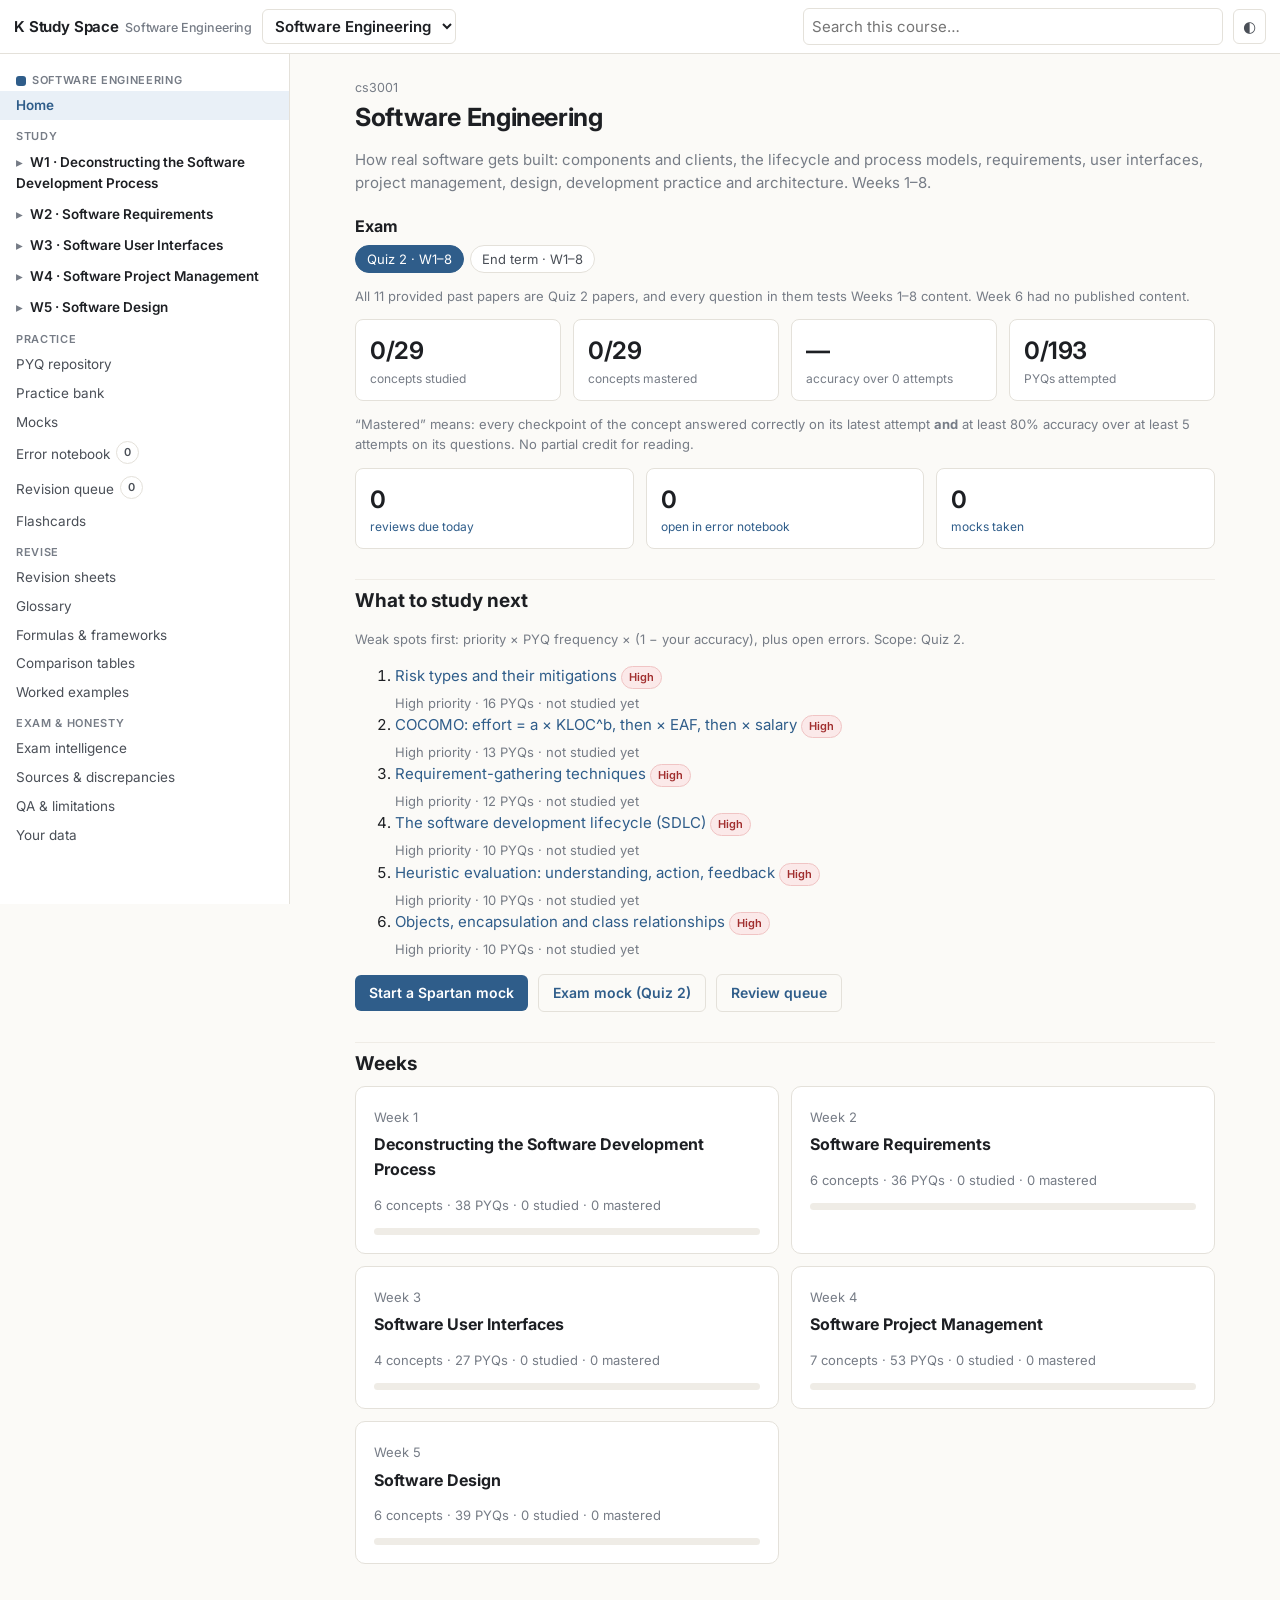
==== commit 9d8e041c: "Software Engineering Week 5: design outcomes, cohesion and coupling, class relationships, UML" ====
--- a/public/index.html
+++ b/public/index.html
@@ -2088,6 +2088,321 @@
  ['Impact from R = 1.8, P = 0.6?', 'I = R ÷ P = 3.'], ['Prioritise which risk?', 'Highest P × I.'],
  ['Who prioritises the backlog?', 'Product owner.'], ['Demo to customers?', 'Sprint review.'], ['Improve the process?', 'Retrospective.'], ['Yesterday / today / blockers?', 'Daily scrum.'], ['Velocity?', 'Points completed per sprint (average).']].forEach(([f, b]) => CARD(f, b, 4));
 
+/* ---- courses/cs3001/w5.js ---- */
+/* ===================== SE WEEK 5 — Software design ===================== */
+WEEK({ course: 'cs3001', n: 5, title: 'Software Design',
+  blurb: 'Turn requirements into a blueprint. Design produces components, interfaces, data structures and algorithms; a good design is correct, efficient, maintainable and understandable. Keep each module focused (high cohesion) and modules independent (low coupling); know the five cohesion and four coupling types; model classes and their relationships, and the four UML views.',
+  topics: [
+    { title: '5.1 Design outcomes and qualities', cs: ['design-outcomes'] },
+    { title: '5.2 Modularity: cohesion and coupling', cs: ['coupling-cohesion', 'cohesion-types', 'coupling-types'] },
+    { title: '5.3 Object-oriented design and class relationships', cs: ['class-relationships'] },
+    { title: '5.4 UML', cs: ['uml'] }] });
+
+/* ---------------- 5.1 Design outcomes ---------------- */
+C({ id: 'design-outcomes', week: 5, title: 'Outcomes of design and qualities of a good design', pri: 'Medium', prereq: ['components'],
+  src: 'Revision notes W5 §5.1 · Study guide ch.5 §5.1 · PYQs 2024 T2 Q8, 2024 T3 Q10, 2025 T2 Q139, 2025 T3 Q12',
+  oneLine: 'Four outcomes: components (do a well-defined task), interfaces (let components communicate), data structures (store and manage data), algorithms (implement each component). Four qualities: correctness, efficiency, maintainability, understandability.',
+  misShort: 'Calling “communication between components” a component, or memory optimisation “maintainability”.',
+  intu: R`<p>An architect’s drawing of a house shows rooms, doors between rooms, where the water tank goes, and how each room is built.</p>
+<p>A software design shows the same four things.</p>
+<p><b>Components</b> are the rooms — each with one well-defined job: payments, catalogue, inventory.</p>
+<p><b>Interfaces</b> are the doors — how one component talks to another.</p>
+<p><b>Data structures</b> are the storage — how data is kept and managed.</p>
+<p><b>Algorithms</b> are the building instructions for each component.</p>
+<p>And a good design, like a good house plan, is correct, uses resources efficiently, is easy to change later, and is understandable by everyone who builds it.</p>`,
+  why: R`<ul><li>Outcome definitions: 2024 T2 Q8 (interface), 2024 T3 Q10 (four-way match), 2025 T3 Q12 (grouping functionality into modules = components).</li><li>Qualities: 2025 T2 Q139 (optimise memory for low-end devices = efficiency).</li></ul>`,
+  formal: M.def(M.lines([
+    '<b>Components</b> — modules designed to accomplish a well-defined task.',
+    '<b>Interfaces</b> — define how components communicate with each other.',
+    '<b>Data structures</b> — designed for storing and managing data.',
+    '<b>Algorithms</b> — required to implement the individual components.',
+    'Qualities of good design: <b>correctness</b> (implements all required functionality correctly); <b>efficiency</b> (good use of time, space and cost); <b>maintainability</b> (easy to change and update); <b>understandability</b> (the whole team can understand it, not only its author).']))
+    + '<p><b>In words:</b> rooms, doors, storage, instructions — built correctly, cheaply, changeably and clearly.</p>',
+  vis: M.table(['Outcome', 'What it is', 'Seller-portal example'], [['Components', 'accomplish a well-defined task', 'Inventory, Payments, Catalogue modules'], ['Interfaces', 'how components communicate', 'Payments exposes pay(orderId, amount)'], ['Data structures', 'store and manage data', 'orders table; product dictionary'], ['Algorithms', 'implement each component', 'the steps of the recommendation logic']], 'The four outcomes of the design process.'),
+  ex: [
+    M.ex('Introductory', R`<p>A team groups inventory management, payment processing and catalogue management into separate modules. Which design aspect?</p>`,
+      R`<p>Grouping related functionality into modules with well-defined tasks → <b>components</b> (2025 T3 Q12).</p><p><b>Now suppose</b> the team instead defines exactly which functions Payments exposes and what each returns. That is about communication between modules → <b>interfaces</b> (2024 T2 Q8).</p>`),
+    M.ex('Standard', R`<p>Match 1 Components, 2 Interfaces, 3 Data structures, 4 Algorithms with A storing and managing data, B accomplish well-defined tasks, C required to implement individual components, D define how components communicate.</p>`,
+      R`<p>1-B, 2-D, 3-A, 4-C (2024 T3 Q10). The near-misses swap A and C (both sound like “inside a component”).</p>`),
+    M.ex('Exam-level', R`<p>A mobile game for low-end devices restricts image resolution and reuses textures to save memory. Which quality? And if the priority were “a new developer can read the design in a day”?</p>`,
+      R`<p>Saving memory = good use of resources → <b>efficiency</b> (2025 T2 Q139). Readable by the whole team → <b>understandability</b>. Easy to change later → maintainability. Scalability is not one of the four.</p>`)],
+  math: M.rule('<p><b>Outcomes:</b> Components (task) · Interfaces (communication) · Data structures (store/manage) · Algorithms (implement components). <b>Qualities:</b> Correct · Efficient · Maintainable · Understandable.</p>')
+    + M.why([['Interface = accomplishes a well-defined task', 'that is a component.'], ['Algorithms = store and manage data', 'that is data structures.'], ['Scalability for memory optimisation', 'not in the course’s list; resource use = efficiency.']]),
+  conn: R`<p><b>At work:</b> design documents list services (components), API contracts (interfaces), schemas (data structures) and key algorithms.</p><p><b>Earlier:</b> Week 1 introduced components and interfaces; here they become design outcomes.</p><p><b>Next:</b> how to divide into components well — cohesion and coupling.</p>`,
+  mis: M.ul(['Interfaces vs components (2024 T2 Q8, 2025 T3 Q12).', 'Data structures vs algorithms in the match (2024 T3 Q10).', 'Maintainability or scalability for memory optimisation (2025 T2 Q139).']),
+  exam: R`<p><b>Fast method:</b> task → component; talk → interface; store → data structure; how to compute → algorithm.</p>`
+});
+Q({ cp: 'design-outcomes', type: 'mcq', diff: 'easy', q: 'Deciding that orders are stored as a hash map keyed by order ID is which design outcome?', opts: ['Component', 'Interface', 'Data structure', 'Algorithm'], ans: 2,
+  why: ['Not a module.', 'Not communication.', 'Correct.', 'Not the computing steps.'], sol: 'Storing/managing data → data structure.' });
+Q({ cp: 'design-outcomes', type: 'mcq', diff: 'moderate', q: 'A design that only its original author can follow lacks:', opts: ['Correctness', 'Efficiency', 'Understandability', 'Scalability'], ans: 2,
+  why: ['It may work correctly.', 'Not about resources.', 'Correct.', 'Not one of the four.'], sol: 'Whole team must understand it.' });
+Q({ cp: 'design-outcomes', type: 'mcq', diff: 'moderate', q: 'Adding a new payment method required changing only one module in a day. Which quality does this show?', opts: ['Maintainability', 'Efficiency', 'Correctness', 'Understandability'], ans: 0,
+  why: ['Correct: easy to change.', 'Not about resources.', 'Not about getting functionality right.', 'Related, but the evidence is ease of change.'], sol: 'Easy to change → maintainability.' });
+Q({ cp: 'design-outcomes', type: 'short', diff: 'easy', q: 'Name the four outcomes of the design process and define each in one line.',
+  model: '<p><b>Components</b> — modules that accomplish well-defined tasks. <b>Interfaces</b> — define how components communicate. <b>Data structures</b> — how data is stored and managed. <b>Algorithms</b> — the procedures that implement individual components.</p>' });
+
+/* ---------------- 5.2 Cohesion & coupling (overall) ---------------- */
+C({ id: 'coupling-cohesion', week: 5, title: 'High cohesion, low coupling', pri: 'High', prereq: ['design-outcomes'],
+  src: 'Revision notes W5 §5.2 · Study guide ch.5 §5.2 · PYQs 2023 T1 Q249, 2023 T2 Q9, 2024 T1 Q37, 2025 T1 Q25, 2025 T3 Q14, 2026 T2 Q6',
+  oneLine: 'Cohesion = how well the functions inside one module work toward a single objective (internal). Coupling = how much modules interact/depend on each other (external). Judge them separately; the goal is high cohesion + low coupling.',
+  misShort: 'Assuming high cohesion implies low coupling — the papers love “single objective but heavy shared data” = high + high.',
+  intu: R`<p>Look at one drawer in a kitchen: if it holds only knives, it is focused. If it holds knives, batteries and birthday candles, it is a mess. That is <b>cohesion</b> — <i>inside</i> one module.</p>
+<p>Now look between drawers: if you can cook using one drawer without opening any other, the drawers are independent. If every recipe needs five drawers open at once, they are tangled. That is <b>coupling</b> — <i>between</i> modules.</p>
+<p>These are two separate questions. A kitchen can have perfectly focused drawers that are still tangled together.</p>
+<p>The question: <b>given a description, is cohesion high or low, and is coupling high or low?</b></p>`,
+  why: R`<ul><li>Six papers. Four of them (2023 T2, 2024 T1, 2025 T1, 2026 T2) describe <b>single-objective modules that share a lot of data</b> → high cohesion AND high coupling — the answer most students get wrong.</li></ul>`,
+  formal: M.def(M.lines([
+    '<b>Cohesion</b> — the degree to which the functions within a module work together toward a single objective. High = focused.',
+    '<b>Coupling</b> — the degree of interaction/dependence between modules. High = many shared data and calls; a change in one ripples into others.',
+    'Good design: <b>high cohesion + low coupling</b>.',
+    'The two are independent axes: judge cohesion from “what each module does” and coupling from “how much modules share or depend on each other”.']))
+    + '<p><b>In words:</b> cohesion looks inward, coupling looks outward.</p>',
+  vis: M.quad({ x: 'Coupling', y: 'Cohesion', xl: ['low', 'high'], yl: ['high', 'low'], cells: [['IDEAL\nfocused and\nindependent', 'focused but\ntangled\n(shared DB / globals)'], ['unfocused but\nindependent', 'WORST\nunfocused and\ntangled']], good: [0, 0], hl: [0, 1], cap: 'Two separate axes. The papers’ favourite is the top-right box: high cohesion and high coupling.' }),
+  ex: [
+    M.ex('Introductory', R`<p>Each module of an online medicine app performs a single objective, but modules are highly dependent on each other because they share a large amount of common data. Cohesion? Coupling?</p>`,
+      R`<ol><li>Inside each module: a single objective → <b>high cohesion</b>.</li><li>Between modules: heavy sharing → <b>high coupling</b>.</li><li>Answer: high cohesion, highly coupled (2024 T1 Q37; same in 2023 T2 Q9, 2025 T1 Q25, 2026 T2 Q6).</li></ol>
+<p><b>Now suppose</b> the modules stop sharing the database and instead call each other’s small, well-defined functions with a few parameters. Cohesion stays high; coupling drops to <b>low</b> — the ideal.</p>`),
+    M.ex('Standard', R`<p>A developer changes code in one module and several other modules start failing. Which issue?</p>`,
+      R`<p>Changes ripple across modules → <b>high coupling</b> (2025 T3 Q14). Nothing is said about what happens inside each module, so cohesion is not the issue.</p>`),
+    M.ex('Exam-level', R`<p>“High cohesion and low coupling” means: (a) varied operations, lots of data exchanged (b) single operation, lots of data exchanged (c) single operation, very low interaction (d) none.</p>`,
+      R`<p><b>(c)</b> (2023 T1 Q249). (b) is high cohesion + high coupling; (a) low cohesion + high coupling.</p>`)],
+  math: M.rule('<p><b>Cohesion</b> = inside one module (single objective → high). <b>Coupling</b> = between modules (shared data, dependencies → high). Judge separately. Goal: high cohesion + low coupling.</p>')
+    + M.why([['“Single objective” → low coupling', 'objective says nothing about sharing; judge coupling from interaction.'], ['Shared database → low cohesion', 'sharing data across modules is coupling, not cohesion.'], ['Ripple failures → poor cohesion', 'ripples between modules are coupling.']]),
+  conn: R`<p><b>At work:</b> microservices each owning their own database is a push toward low coupling; “god classes” are low cohesion.</p><p><b>Earlier:</b> interfaces (Week 1) are how coupling is kept low.</p><p><b>Next:</b> the five named cohesion types and four coupling types; Week 8’s SOLID principles are rules for keeping cohesion high and coupling low.</p>`,
+  mis: M.ul(['“High cohesion and lowly coupled” for single objective + shared data (2024 T1 Q37, 2025 T1 Q25).', '“Poor data cohesion” for ripple failures (2025 T3 Q14).']),
+  exam: R`<p><b>Fast method:</b> read the stem twice. First pass: what does each module do? (one thing → high cohesion). Second pass: how much do modules share or depend on each other? (a lot → high coupling). Then find the option with both words right.</p>`
+});
+Q({ cp: 'coupling-cohesion', type: 'mcq', diff: 'easy', q: 'Good design aims for:', opts: ['High coupling, high cohesion', 'Low coupling, high cohesion', 'High coupling, low cohesion', 'Low coupling, low cohesion'], ans: 1,
+  why: ['Coupling should be low.', 'Correct.', 'Opposite.', 'Cohesion should be high.'], sol: 'Focused modules, few dependencies.' });
+Q({ cp: 'coupling-cohesion', type: 'mcq', diff: 'moderate', q: 'A module “Utils” contains date formatting, PDF export and email validation. The modules that use it pass only simple parameters. Cohesion and coupling?', opts: ['Low cohesion, low coupling', 'High cohesion, low coupling', 'Low cohesion, high coupling', 'High cohesion, high coupling'], ans: 0,
+  why: ['Correct: unrelated functions; simple parameter passing.', 'The functions are unrelated.', 'Simple parameters keep coupling low.', 'Neither is high.'], sol: 'Judge each axis separately.' });
+Q({ cp: 'coupling-cohesion', type: 'mcq', diff: 'hard', q: 'Which change reduces coupling WITHOUT changing cohesion?', opts: ['Merging two modules into one', 'Replacing direct access to another module’s global data with a function call that takes parameters', 'Adding unrelated functions to a module', 'Splitting a module into two halves at random'], ans: 1,
+  why: ['Changes both.', 'Correct.', 'Lowers cohesion.', 'Lowers cohesion and may raise coupling.'], sol: 'Narrow, explicit interfaces lower coupling.' });
+Q({ cp: 'coupling-cohesion', type: 'short', diff: 'moderate', q: 'Explain why a design can have high cohesion and high coupling at the same time, with an example.',
+  model: '<p>Cohesion is about what happens inside one module; coupling is about how modules depend on one another. Each module can be focused on a single objective (high cohesion) while still sharing a lot of data with others (high coupling). Example: Inventory, Payment and Recommendation modules each do one job, but all read and modify the same global product dictionary, so changing its structure breaks all three.</p>' });
+
+/* ---------------- 5.2 Cohesion types ---------------- */
+C({ id: 'cohesion-types', week: 5, title: 'The five types of cohesion', pri: 'High', prereq: ['coupling-cohesion'],
+  src: 'Revision notes W5 §5.2 · Study guide ch.5 §5.2.2 · PYQs 2023 T1 Q248, 2023 T2 Q10, 2024 T1 Q33, 2024 T2 Q9, 2024 T3 Q9, 2025 T1 Q24, 2026 T1 Q15',
+  oneLine: 'Best → worst: Functional (all functions complete one task) > Sequential (output of one is input to the next) > Communicational (functions operate on the same data) > Procedural (executed in order, different purposes) > Coincidental (no meaningful relation).',
+  misShort: 'Calling “executed one after another” sequential when there is no output → input chain — that is procedural.',
+  intu: R`<p>Three modules, each with four functions.</p>
+<p>Module A: <i>clean the audio → remove noise → balance volume → compress</i>. Each step takes the previous step’s output. That chain is <b>sequential</b>.</p>
+<p>Module B: <i>push_front, push_back, pop_front, pop_back</i> on one shared linked list. They do not feed each other, but they all work on the same data. That is <b>communicational</b>.</p>
+<p>Module C: <i>log in → add product → place order → log out</i>. They run in that order, but each does something unrelated; nothing is passed along. That is <b>procedural</b>.</p>
+<p>The question: <b>what binds the functions together — one task, a data chain, shared data, mere order, or nothing?</b></p>`,
+  why: R`<ul><li>Seven papers. Sequential keyed three times (output → input), procedural three times (order without shared purpose), communicational once (Deque).</li></ul>`,
+  formal: M.def(M.lines([
+    '<b>Functional</b> (strongest) — every function in the module contributes to one single task (inventory: view, add, delete items).',
+    '<b>Sequential</b> — functions execute in order and the output of one is the input of the next (create order → check availability → place order).',
+    '<b>Communicational</b> — functions operate on the same data structure, without a chain (Deque push/pop on one linked list).',
+    '<b>Procedural</b> — functions are executed in a sequence but work toward different purposes; no data flows between them (login → add product → place order → logout).',
+    '<b>Coincidental</b> (weakest) — functions are grouped with no meaningful relationship.']))
+    + '<p><b>In words:</b> one task › data chain › shared data › just the order › nothing.</p>',
+  vis: M.ladder([{ t: 'Functional', d: 'all serve one task' }, { t: 'Sequential', d: 'output of one → input of next' }, { t: 'Communicational', d: 'same data structure, no chain' }, { t: 'Procedural', d: 'run in order, different purposes' }, { t: 'Coincidental', d: 'no meaningful relation' }], { top: 'strongest (best)', bottom: 'weakest (worst)', cap: 'The cohesion ladder.' }),
+  ex: [
+    M.ex('Introductory', R`<p>A music app’s sound-enhancement module applies functions in sequence, each using the output of the previous one as its input. Which cohesion?</p>`,
+      R`<p>Output → input chain → <b>sequential</b> (2024 T1 Q33; also 2023 T1 Q248 OrderProcessing).</p><p><b>Now suppose</b> the functions still run one after another, but each does an unrelated job and nothing is passed between them. The chain is gone; only the order remains → <b>procedural</b> (2023 T2 Q10, 2024 T2 Q9).</p>`),
+    M.ex('Standard', R`<p>A module Deque has push_back, push_front, pop_back, pop_front on one doubly linked list. Which cohesion?</p>`,
+      R`<p>No function feeds another; they all operate on the same list → <b>communicational</b> (2024 T3 Q9).</p>`),
+    M.ex('Exam-level', R`<p>An inventory module has UpdateStock(), GenerateInventoryReport(), SendLowStockNotification(). They are loosely related in purpose and are executed one after the other. Which cohesion?</p>`,
+      R`<p>Loosely related, distinct tasks, run in order, no output → input chain stated → <b>procedural</b> (2025 T1 Q24).</p><p>Why not communicational? The stem stresses execution order and distinct tasks, not operations on one shared data structure. Why not sequential? No output feeds the next.</p>`)],
+  math: M.rule('<p><b>One task → Functional. Output → input → Sequential. Same data → Communicational. Order only → Procedural. Nothing → Coincidental.</b></p>')
+    + M.why([['Sequential for “executed one after the other, different purposes”', 'no data chain → procedural.'], ['Procedural for Deque', 'Deque functions share data, not an execution order → communicational.'], ['Coincidental for “one after another”', 'there is a relation (order); coincidental has none.'], ['Functional for 2026 T1 Q15', 'the stem stresses each step depending on the previous one → keyed sequential.']]),
+  conn: R`<p><b>At work:</b> data pipelines (ETL stages) are sequential; repository classes around one table are communicational; “helpers.py” is often coincidental.</p><p><b>Earlier:</b> these refine “high vs low cohesion”.</p><p><b>Next:</b> the four coupling types; later the Single Responsibility Principle (Week 8) pushes modules toward functional cohesion.</p>`,
+  mis: M.ul(['Sequential vs procedural (2023 T2 Q10, 2024 T2 Q9, 2025 T1 Q24).', 'Procedural for Deque (2024 T3 Q9).', 'Functional for a step-by-step chain (2026 T1 Q15).']),
+  exam: R`<p><b>Fast method:</b> ask in order — is there an output → input chain? (sequential). Do they share one data structure? (communicational). Are they only run in order? (procedural). No link at all? (coincidental). All doing one single task? (functional).</p>`
+});
+Q({ cp: 'cohesion-types', type: 'mcq', diff: 'easy', q: 'A module bundles “print invoice”, “compress image” and “validate PAN number” because they were written by the same intern. Cohesion?', opts: ['Procedural', 'Communicational', 'Coincidental', 'Functional'], ans: 2,
+  why: ['No execution order.', 'No shared data.', 'Correct.', 'No single task.'], sol: 'No meaningful relation → coincidental.' });
+Q({ cp: 'cohesion-types', type: 'mcq', diff: 'moderate', q: 'A StudentRecord module has addMarks(), computeGPA() and printTranscript(), all reading and writing the same student record but not in a fixed chain. Cohesion?', opts: ['Sequential', 'Communicational', 'Procedural', 'Coincidental'], ans: 1,
+  why: ['No output → input chain.', 'Correct: same data.', 'Not defined by order.', 'They are related through data.'], sol: 'Same data → communicational.' });
+Q({ cp: 'cohesion-types', type: 'mcq', diff: 'hard', q: 'Rank from strongest to weakest: procedural, functional, coincidental, sequential, communicational.', opts: ['Functional, sequential, communicational, procedural, coincidental', 'Functional, communicational, sequential, procedural, coincidental', 'Sequential, functional, communicational, procedural, coincidental', 'Functional, sequential, procedural, communicational, coincidental'], ans: 0,
+  why: ['Correct.', 'Sequential is above communicational.', 'Functional is the strongest.', 'Communicational is above procedural.'], sol: 'F › S › C › P › C.' });
+Q({ cp: 'cohesion-types', type: 'short', diff: 'moderate', q: 'Distinguish sequential from procedural cohesion with one example each.',
+  model: '<p><b>Sequential:</b> functions run in order AND the output of one is the input of the next, all for one purpose — e.g. read sensor data → filter noise → compute average. <b>Procedural:</b> functions only run in a set order but do unrelated things and pass no data — e.g. log in → add product → place order → log out.</p>' });
+
+/* ---------------- 5.2 Coupling types ---------------- */
+C({ id: 'coupling-types', week: 5, title: 'The four types of coupling', pri: 'High', prereq: ['coupling-cohesion'],
+  src: 'Revision notes W5 §5.2 · Study guide ch.5 §5.2.1 · PYQs 2025 T2 Q146, 2025 T3 Q13, 2026 T2 Q16',
+  oneLine: 'Loosest → tightest: Data (primitive parameters) < Control (a flag decides the other module’s logic) < Common (shared global data) < Content (one module modifies another’s internals).',
+  misShort: 'Calling a flag parameter “data coupling” because it is passed as a parameter.',
+  intu: R`<p>Two modules, four ways to connect them.</p>
+<p>Seller passes a seller ID to Inventory: “show me my products”. Just data → <b>data coupling</b>, the loosest.</p>
+<p>Seller passes a flag: “operation = DELETE”. The flag steers what Inventory does inside → <b>control coupling</b>.</p>
+<p>Both read and write the same global variable. Change it in one place and both are affected → <b>common coupling</b>.</p>
+<p>Seller reaches inside Inventory and changes its private variables directly → <b>content coupling</b>, the tightest.</p>
+<p>The question: <b>what crosses the boundary — data, a control flag, a shared global, or a hand inside the other module?</b></p>`,
+  why: R`<ul><li>Three recent papers (2025 T2, 2025 T3, 2026 T2) — a new, growing family. Content coupling was keyed twice; control coupling once.</li></ul>`,
+  formal: M.def(M.lines([
+    '<b>Data coupling</b> (loosest, best) — modules communicate by passing primitive data as parameters: <code>view_inventory(seller_id)</code>.',
+    '<b>Control coupling</b> — one module passes data that controls the internal logic of the other: <code>perform_action(OPERATION_FLAG)</code>.',
+    '<b>Common coupling</b> — modules share global data that each can read and modify.',
+    '<b>Content coupling</b> (tightest, worst) — one module directly accesses or modifies the internal data or implementation of another.']))
+    + '<p><b>In words:</b> Data → Control → Common → Content (“Don’t Call Common Code”).</p>',
+  vis: M.ladder([{ t: 'Data', d: 'primitive parameters' }, { t: 'Control', d: 'a flag drives the other’s logic' }, { t: 'Common', d: 'shared global data' }, { t: 'Content', d: 'modifies the other’s internals' }], { top: 'loosest (best)', bottom: 'tightest (worst)', cap: 'The coupling ladder.' }),
+  ex: [
+    M.ex('Introductory', R`<p>Module M1 directly modifies variables inside module M2 by referencing its internal implementation. Which coupling?</p>`,
+      R`<p>Reaching into another module’s internals → <b>content coupling</b> (2025 T3 Q13; 2026 T2 Q16).</p><p><b>Now suppose</b> M1 and M2 both read and write a global variable instead. Neither reaches into the other; they meet in shared global space → <b>common coupling</b>.</p>`),
+    M.ex('Standard', R`<p>SellerModule calls an InventoryModule function with a variable operationFlag deciding whether to view, add or delete a product. Which coupling?</p>`,
+      R`<p>The flag controls the callee’s internal logic → <b>control coupling</b> (2025 T2 Q146). If Seller passed only <code>seller_id</code> to a function that always does one thing, it would be data coupling.</p>`),
+    M.ex('Exam-level', R`<p>Three modules all directly modify the same global dictionary of products. Which coupling type, and is overall coupling high or low?</p>`,
+      R`<p>Shared global data → <b>common coupling</b>; it is a tight form, so overall coupling is <b>high</b> (2026 T2 Q6 scenario).</p>`)],
+  math: M.rule('<p><b>Data</b> (values) &lt; <b>Control</b> (flag) &lt; <b>Common</b> (global) &lt; <b>Content</b> (internals). Lower is better.</p>')
+    + M.why([['Data coupling for operationFlag', 'the flag controls the callee’s logic → control.'], ['Common for “modifies variables inside M2”', 'common = shared globals; reaching inside = content.'], ['Control for shared global dictionary', 'nothing steers logic; they share data → common.']]),
+  conn: R`<p><b>At work:</b> boolean “mode” parameters are a known smell (control coupling); global state makes testing hard (common coupling).</p><p><b>Earlier:</b> these name the degrees of “high vs low coupling”.</p><p><b>Next:</b> encapsulation (private data, public methods) is the OO defence against content coupling.</p>`,
+  mis: M.ul(['Data coupling for a flag (2025 T2 Q146).', 'Common coupling for direct modification of internals (2025 T3 Q13, 2026 T2 Q16).']),
+  exam: R`<p><b>Fast method:</b> what crosses the boundary? Plain values → data. A flag that decides behaviour → control. A global → common. Direct access to private internals → content.</p>`
+});
+Q({ cp: 'coupling-types', type: 'mcq', diff: 'easy', q: '<code>calculate_tax(amount, rate)</code> is called by Billing and returns a number. Coupling?', opts: ['Data', 'Control', 'Common', 'Content'], ans: 0,
+  why: ['Correct: plain values.', 'No flag.', 'No globals.', 'No internals accessed.'], sol: 'Primitive parameters → data.' });
+Q({ cp: 'coupling-types', type: 'mcq', diff: 'moderate', q: '<code>export(report, mode)</code>, where mode = "pdf" | "csv" | "xlsx" selects completely different code paths inside export(). Coupling?', opts: ['Data', 'Control', 'Common', 'Content'], ans: 1,
+  why: ['The value controls logic.', 'Correct.', 'No globals.', 'No internals accessed.'], sol: 'A selector flag → control.' });
+Q({ cp: 'coupling-types', type: 'mcq', diff: 'moderate', q: 'Order the coupling types from best to worst.', opts: ['Data, Control, Common, Content', 'Control, Data, Common, Content', 'Data, Common, Control, Content', 'Content, Common, Control, Data'], ans: 0,
+  why: ['Correct.', 'Data is best.', 'Control is looser than common.', 'Reversed.'], sol: 'Data → Control → Common → Content.' });
+Q({ cp: 'coupling-types', type: 'short', diff: 'moderate', q: 'Define common and content coupling and explain why content coupling is the worst.',
+  model: '<p><b>Common coupling:</b> modules share global data that each can read and modify. <b>Content coupling:</b> one module directly accesses or modifies another module’s internal data or implementation. Content is worst because any internal change in the second module can silently break the first, and it violates encapsulation — the modules cannot be understood, tested or changed independently.</p>' });
+
+/* ---------------- 5.3 OO & class relationships ---------------- */
+C({ id: 'class-relationships', week: 5, title: 'Objects, encapsulation and class relationships', pri: 'High', prereq: ['coupling-types'],
+  src: 'Revision notes W5 §5.3–5.4 · Study guide ch.5 §5.3–5.4 · PYQs 2023 T1 Q247, 2023 T2 Q21, 2023 T3 Q194, 2024 T1 Q42, 2024 T2 Q14, 2025 T2 Q147, 2025 T3 Q15, 2026 T1 Q16, Q18, 2026 T2 Q22',
+  oneLine: 'Association = one class uses/calls another (plain arrow). Composition = whole/part, “has-a” (filled diamond at the whole). Inheritance = “is-a” (hollow triangle at the parent). Dependency = a change in one forces a change in the other (dashed arrow; the course uses it for implementing an interface).',
+  misShort: 'Reading the diamond end as the part, or calling “Seller calls Inventory” inheritance.',
+  intu: R`<p>An online shop has a <i>Customer</i>, an <i>Order</i>, <i>Items</i> and an <i>ExpressOrder</i>.</p>
+<p>A Customer <b>places</b> Orders — they work together, but each exists on its own. That is <b>association</b>.</p>
+<p>An Order <b>contains</b> Items — the Order is the whole, the Items are its parts. That is <b>composition</b> (“has-a”).</p>
+<p>An ExpressOrder <b>is a</b> special kind of Order — it inherits everything and adds a delivery charge. That is <b>inheritance</b> (“is-a”).</p>
+<p>And if a class must change whenever some interface it implements changes, it <b>depends</b> on that interface: <b>dependency</b>.</p>
+<p>Underneath it all, each object hides its data and exposes methods — <b>encapsulation</b>.</p>
+<p>The question: <b>given a diagram or a story, which relationship holds between which pair?</b></p>`,
+  why: R`<ul><li>Ten papers — the most frequent Week 5 family, mostly as MSQs over a class diagram.</li><li>The Customer–Order–Item–ExpressOrder diagram appears in 2025 T3 and 2026 T2; Payment–Order–Item with UPI/Card subclasses in 2023 T2 and 2023 T3.</li></ul>`,
+  formal: M.def(M.lines([
+    '<b>Object</b> — a real-world entity with data (attributes) and behaviour (methods). <b>Class</b> — a template for objects with similar attributes and methods.',
+    '<b>Encapsulation</b> — bundling data with the methods that operate on it; data is hidden (private) and accessed only through the object’s own methods.',
+    '<b>Association</b> — classes take each other’s help: one uses or calls the other (Seller calls Inventory.viewInventory()). UML: a solid line, usually with an open arrow.',
+    '<b>Composition</b> — a whole/part relationship: the whole “has” the parts (Order has Items; Catalogue has Products). UML: filled diamond at the <i>whole</i>.',
+    '<b>Inheritance</b> — a class is a specialised kind of another (“is-a”): Book is-a Product. UML: hollow triangle pointing to the <i>parent</i>.',
+    '<b>Dependency</b> — a change in one class forces a change in another; the course keys “a class implements an interface” as dependency. UML: dashed arrow.']))
+    + '<p><b>In words:</b> uses → association; has-a → composition; is-a → inheritance; breaks-when-it-changes → dependency.</p>',
+  vis: M.uml([
+    { id: 'C', name: 'Customer', attrs: ['- custID: Integer'], ops: ['+ placeOrder(): void'], x: 10, y: 20 },
+    { id: 'O', name: 'Order', attrs: ['- orderID: Integer'], ops: ['+ calculateBill(): Double'], x: 230, y: 20 },
+    { id: 'I', name: 'Item', attrs: ['- price: Double'], x: 460, y: 20 },
+    { id: 'E', name: 'ExpressOrder', attrs: ['- deliveryCharge: Double'], x: 220, y: 170 }],
+    [{ a: 'C', b: 'O', k: 'assoc', lab: 'places' }, { a: 'I', b: 'O', k: 'comp', lab: 'part of' }, { a: 'E', b: 'O', k: 'inh', lab: 'is-a' }],
+    { cap: 'Customer → Order: association. Order ◆— Item: composition (diamond at the whole). ExpressOrder ▷ Order: inheritance (triangle at the parent).' }),
+  ex: [
+    M.ex('Introductory', R`<p>In the diagram above, which are true? (a) association Customer–Order (b) composition Order–Item (c) inheritance Order–ExpressOrder (d) aggregation Customer–Order (e) composition Customer–Order (f) inheritance Item–Order.</p>`,
+      R`<ol><li>Customer → Order: plain arrow → association ✔ (a).</li><li>Filled diamond at Order, line to Item → composition ✔ (b).</li><li>Hollow triangle from ExpressOrder to Order → inheritance ✔ (c).</li><li>(d), (e), (f) misread the arrows. Answer (a), (b), (c) — 2025 T3 Q15; 2026 T2 Q22.</li></ol>
+<p><b>Now suppose</b> the diamond were hollow. UML calls that aggregation (a weaker whole/part). The course teaches composition only and treats “aggregation” options as distractors — so read the diamond’s fill carefully, but expect composition to be the keyed answer.</p>`),
+    M.ex('Standard', R`<p>Seller uses Inventory’s viewInventory(sellerID); Inventory implements an interface InventoryInterface. Which relationships?</p>`,
+      R`<p>Seller–Inventory: one calls the other → <b>association</b>. Inventory–InventoryInterface: a change in the interface forces a change in Inventory → <b>dependency</b> (2025 T2 Q147; same idea in 2024 T2 Q14 for BankAccount and iTransaction).</p><p>Standard UML calls implementing an interface “realization”; the course keys it as dependency (see Sources &amp; discrepancies).</p>`),
+    M.ex('Exam-level', R`<p>A Shape class has two types, Rectangle and Circle; each Shape has several Points. Which are correct: (a) Rectangle–Shape inheritance (b) Point–Shape inheritance (c) Rectangle–Shape composition (d) Point–Shape composition? Also: a class with private price and name, accessible only via getPrice() and setPrice() illustrates which concept?</p>`,
+      R`<p>(a) ✔ Rectangle is-a Shape. (d) ✔ Shape has Points. Answer (a), (d) — 2024 T1 Q42.</p><p>Private data + access only through methods → <b>encapsulation</b> (2026 T1 Q18).</p>`)],
+  math: M.rule('<p><b>Uses/calls → Association (→). Has-a / part-of → Composition (◆ at the whole). Is-a → Inheritance (▷ at the parent). Change forces change / implements an interface → Dependency (- - →). Private data + public methods → Encapsulation.</b></p>')
+    + M.why([['Inheritance for “Seller uses Inventory”', 'using is association.'], ['Composition for Payment–UPIPayment', 'the triangle means is-a → inheritance.'], ['Composition between Customer and Order', 'the plain arrow means association.'], ['“Book has-a Product” when Book inherits from Product', 'inheritance is is-a.']]),
+  conn: R`<p><b>At work:</b> “favour composition over inheritance” is a classic design guideline; class diagrams in design reviews use exactly these symbols.</p><p><b>Earlier:</b> encapsulation prevents content coupling.</p><p><b>Next:</b> UML’s other views; Week 8’s Liskov principle governs when inheritance is safe.</p>`,
+  mis: M.ul(['Composition for Payment–UPIPayment (2023 T2 Q21, 2023 T3 Q194).', 'Inheritance for Order–Item (same papers).', 'Aggregation/composition for Customer–Order (2025 T3 Q15).', 'Point inherits Shape (2024 T1 Q42).', '“BankAccount is composition of CurrentAccount…” (2024 T2 Q14).']),
+  exam: R`<p><b>Fast method:</b> for each option, find the pair in the diagram and read the end symbol: open arrow (association), filled diamond (composition, at the whole), hollow triangle (inheritance, at the parent), dashed arrow (dependency). For prose, translate the verb: uses / has / is a / must change when.</p>`
+});
+Q({ cp: 'class-relationships', type: 'mcq', diff: 'easy', q: 'A Car has an Engine that does not exist outside the car. Relationship from Car to Engine?', opts: ['Inheritance', 'Composition', 'Association', 'Dependency'], ans: 1,
+  why: ['An engine is not a car.', 'Correct: whole/part.', 'Stronger than mere use.', 'Not about change propagation.'], sol: 'Has-a / part-of → composition.' });
+Q({ cp: 'class-relationships', type: 'mcq', diff: 'moderate', q: 'In a UML class diagram, a hollow triangle on the line between SavingsAccount and Account, at the Account end, means:', opts: ['Account is-a SavingsAccount', 'SavingsAccount is-a Account', 'Account has SavingsAccounts', 'SavingsAccount uses Account'], ans: 1,
+  why: ['Reversed.', 'Correct: the triangle points to the parent.', 'That is a diamond.', 'That is an association arrow.'], sol: 'Triangle at the parent.' });
+Q({ cp: 'class-relationships', type: 'msq', diff: 'hard', q: 'Library system: Library contains Books (a Book record is deleted with the library’s catalogue); Member borrows Books; EBook is a special kind of Book; Book implements interface Searchable. Select ALL correct.', opts: ['Library–Book composition', 'Member–Book association', 'EBook–Book inheritance', 'Book–Searchable composition'], ans: [0, 1, 2],
+  why: ['Whole/part.', 'Uses.', 'Is-a.', 'Implementing an interface is keyed as dependency in this course.'], sol: 'Has → composition; uses → association; is-a → inheritance; implements → dependency.' });
+Q({ cp: 'class-relationships', type: 'short', diff: 'moderate', q: 'Define encapsulation and explain how it helps keep coupling low.',
+  model: '<p>Encapsulation bundles an object’s data with the methods that operate on it and hides the data (private), so other objects can access it only through those methods. Other modules therefore cannot reach in and change internals directly (content coupling); they depend only on the public methods, so the internal representation can change without breaking them.</p>' });
+
+/* ---------------- 5.4 UML ---------------- */
+C({ id: 'uml', week: 5, title: 'UML views: class, state machine, activity, interaction (sequence)', pri: 'High', prereq: ['class-relationships'],
+  src: 'Revision notes W5 §5.5 · Study guide ch.5 §5.5 · PYQs 2023 T1 Q241, 2023 T3 Q188–190, 2024 T1 Q32, 2024 T2 Q17, 2024 T3 Q5, 2025 T1 Q26, 2026 T1 Q17',
+  oneLine: 'Class diagram = static structure. State machine = states of one object and transitions. Activity = flow of control among activities. Interaction / sequence = messages exchanged between parts of the system over time.',
+  misShort: 'Picking activity view for “sequence of messages” — that is the interaction (sequence) view.',
+  intu: R`<p>You can describe one ATM four ways.</p>
+<p>What classes exist and how they relate: Account, Card, Transaction. That is the <b>class diagram</b> — the structure.</p>
+<p>What states a card session goes through: idle → card inserted → PIN verified → dispensing → idle. That is the <b>state machine</b>.</p>
+<p>The flowchart of withdrawing cash: check balance → if enough, dispense, else show error. That is the <b>activity</b> view — flow of control.</p>
+<p>Who sends which message to whom, in time order: User → ATM: insert card; ATM → Bank: verify; Bank → ATM: OK. That is the <b>interaction</b> view, drawn as a <b>sequence diagram</b>.</p>
+<p>The papers ask one thing almost word for word: <b>which view models the sequence of messages exchanged between parts of the system?</b> Interaction.</p>`,
+  why: R`<ul><li>Nine questions in seven papers. “Sequence of message exchanges” → interaction view / sequence diagram appears five times.</li><li>2024 T3 Q5: flow of control → activity. 2024 T2 Q17: four-way match. 2023 T3 adds component diagrams and VeriSIM.</li></ul>`,
+  formal: M.def(M.lines([
+    '<b>UML</b> (Unified Modelling Language) — a standard notation for representing a software design through multiple views. <b>Modelling</b> — creating an external representation of the system to be built.',
+    'Purposes: communicate and generate ideas; guide development; generate code.',
+    '<b>Structural view — class diagram:</b> classes, attributes, operations and relationships (the structure of the system).',
+    '<b>Behavioural — state machine view:</b> the different states of an object of a class and the transitions between them.',
+    '<b>Behavioural — activity view:</b> the flow of control among computational activities.',
+    '<b>Behavioural — interaction view (sequence diagram):</b> the sequence of messages exchanged among parts of the system / objects over time.',
+    '<b>Component diagram</b> — a component represents a module, package or subsystem encapsulating related functionality.',
+    '<b>VeriSIM</b> — a learning tool that helps developers understand and comprehend designs by simulating/verifying them (e.g. class and sequence diagrams).']))
+    + '<p><b>In words:</b> structure · states · control flow · messages over time.</p>',
+  vis: M.table(['Phrase in the stem', 'View / diagram'], [['describes the structure of the system', 'Class diagram (structural)'], ['different states of an object of a class', 'State machine view'], ['flow of control among computational activities', 'Activity view'], ['sequence of messages exchanged among parts; interactions between objects over time', 'Interaction view / sequence diagram'], ['module, package or subsystem', 'Component (in a component diagram)']], 'Phrase → view. The papers reuse these phrases verbatim.'),
+  ex: [
+    M.ex('Introductory', R`<p>Which UML view presents the sequence of messages exchanged between different parts of the system?</p>`,
+      R`<p><b>Interaction view</b> (2023 T1 Q241, 2024 T1 Q32, 2025 T1 Q26); drawn as a <b>sequence diagram</b> (2023 T3 Q189, 2026 T1 Q17).</p><p><b>Now suppose</b> the stem says “flow of control among computational activities”. Messages are gone; it is a flowchart → <b>activity view</b> (2024 T3 Q5).</p>`),
+    M.ex('Standard', R`<p>Match A class diagram, B interaction diagram, C state machine diagram, D activity diagram with 1 flow of control among activities, 2 sequence of message exchanges, 3 structure of the system, 4 different states of an object.</p>`,
+      R`<p>A-3, B-2, C-4, D-1 (2024 T2 Q17).</p>`),
+    M.ex('Exam-level', R`<p>In a component diagram, what does a component represent? And what is VeriSIM’s primary goal?</p>`,
+      R`<p>A component is a <b>module, package or subsystem that encapsulates related functionality</b> (2023 T3 Q190) — not an instance of a class. VeriSIM’s goal is to <b>help developers understand and comprehend complex software designs</b> (2023 T3 Q188) — not to generate code or fix flaws automatically.</p>`)],
+  math: M.rule('<p><b>Class = structure. State machine = states of an object. Activity = flow of control. Interaction / sequence = messages over time.</b></p>')
+    + M.why([['Activity view for message sequences', 'activity is control flow between activities, not messages between parts.'], ['State machine for interactions', 'it follows one object’s states.'], ['Class diagram for interactions', 'it is static structure.'], ['Component = an instance of a class', 'that is an object; a component is a module/package/subsystem.']]),
+  conn: R`<p><b>At work:</b> sequence diagrams document API call flows; state machines model order or payment statuses.</p><p><b>Earlier:</b> class diagrams draw the relationships of 5.3.</p><p><b>Next:</b> Week 7 turns designs into code; Week 8 groups components into architectures.</p>`,
+  mis: M.ul(['Activity view for message sequences (2023 T1 Q241, 2024 T1 Q32 list it).', 'Interaction view for flow of control (2024 T3 Q5).', '“Automatically generate code” for VeriSIM (2023 T3 Q188).']),
+  exam: R`<p><b>Fast method:</b> “messages / interactions / over time” → interaction (sequence). “Flow of control” → activity. “States” → state machine. “Structure” → class.</p>`
+});
+Q({ cp: 'uml', type: 'mcq', diff: 'easy', q: 'An order moves through Placed → Paid → Shipped → Delivered (or Cancelled). Which UML view models this best?', opts: ['Class diagram', 'State machine view', 'Activity view', 'Interaction view'], ans: 1,
+  why: ['Static structure.', 'Correct: states of one object.', 'Control flow between activities.', 'Messages between parts.'], sol: 'States + transitions → state machine.' });
+Q({ cp: 'uml', type: 'mcq', diff: 'moderate', q: 'A diagram shows Browser → API: POST /login; API → AuthService: verify(); AuthService → API: token; API → Browser: 200 OK, top to bottom in time order. This is a:', opts: ['Sequence diagram', 'Activity diagram', 'Class diagram', 'State machine diagram'], ans: 0,
+  why: ['Correct.', 'No control-flow branches between activities.', 'Not structure.', 'Not one object’s states.'], sol: 'Messages over time → sequence diagram.' });
+Q({ cp: 'uml', type: 'msq', diff: 'moderate', q: 'Select ALL behavioural UML views.', opts: ['Class diagram', 'State machine view', 'Activity view', 'Interaction view'], ans: [1, 2, 3],
+  why: ['Structural.', 'Behavioural.', 'Behavioural.', 'Behavioural.'], sol: 'One structural view, three behavioural.' });
+Q({ cp: 'uml', type: 'short', diff: 'easy', q: 'Give the three purposes of UML modelling.',
+  model: '<p>(1) To communicate ideas and generate design ideas among the team; (2) to guide development, acting as a roadmap for implementation; (3) to generate code, since models map onto implementation classes.</p>' });
+
+/* ---------------- Week 5 harder variations ---------------- */
+VQ({ kind: 'scenario', type: 'mcq', q: 'A ride app’s design specifies: (i) a Fare module; (ii) Fare exposes <code>quote(pickup, drop)</code> to the Booking module; (iii) rides kept in a priority queue by pickup time; (iv) the step-by-step surge-pricing computation. Which outcomes, in order?', opts: ['Component, Interface, Data structure, Algorithm', 'Component, Algorithm, Data structure, Interface', 'Interface, Component, Algorithm, Data structure', 'Component, Interface, Algorithm, Data structure'], ans: 0,
+  why: ['Correct.', '(ii) and (iv) swapped.', '(i) and (ii) swapped; (iii) and (iv) swapped.', '(iii) and (iv) swapped.'],
+  sol: 'Task → component; communication → interface; storage → data structure; procedure → algorithm.', trap: 'Option 4 differs only in the last two.' }, ['cs3001-2024T3-10', 'cs3001-2024T2-8', 'cs3001-2025T3-12']);
+VQ({ kind: 'nearmiss', type: 'mcq', q: 'A banking app’s design lets a new developer trace any feature from the documents in an afternoon, but the app is slow on old phones. Which quality is present, and which is lacking?', opts: ['Understandability present; efficiency lacking', 'Maintainability present; correctness lacking', 'Efficiency present; understandability lacking', 'Correctness present; maintainability lacking'], ans: 0,
+  why: ['Correct.', 'Nothing says features are wrong.', 'Reversed.', 'Nothing about changes.'], sol: 'Readable by the team → understandability; slow on low-end devices → efficiency.', trap: 'Maintainability is the natural decoy for “easy for a developer”.' }, ['cs3001-2025T2-139']);
+VQ({ kind: 'nearmiss', type: 'mcq', q: 'Hospital system: Billing, Pharmacy and Lab modules each do exactly one job, but all three read and write the same patients table, and a schema change forces edits in all three. Which is true?', opts: ['High cohesion, low coupling', 'High cohesion, high coupling', 'Low cohesion, high coupling', 'Low cohesion, low coupling'], ans: 1,
+  why: ['The shared table makes coupling high.', 'Correct.', 'Each module has one job.', 'Neither.'], sol: 'Judge each axis separately.', trap: 'The “ideal” answer (option 1) tempts because the modules are well focused.' }, ['cs3001-2023T2-9', 'cs3001-2024T1-37', 'cs3001-2025T1-25', 'cs3001-2026T2-6']);
+VQ({ kind: 'negated', type: 'mcq', q: 'Which statement is <b>NOT</b> correct?', opts: ['High cohesion means a module’s functions work toward a single objective', 'High coupling means a change in one module tends to break others', 'High cohesion guarantees low coupling', 'Good design aims for high cohesion and low coupling'], ans: 2,
+  why: ['Correct statement.', 'Correct statement.', 'Not correct: they are independent axes.', 'Correct statement.'], sol: 'Cohesion and coupling are independent.', trap: 'Options 1 and 4 together make option 3 sound like a consequence.' }, ['cs3001-2023T1-249', 'cs3001-2025T3-14']);
+VQ({ kind: 'chained', type: 'mcq', q: 'Classify: (i) parse_csv → clean_rows → compute_totals, each using the previous output; (ii) open_app → sync_contacts → show_ads, each unrelated and nothing passed; (iii) enqueue, dequeue, peek on one shared queue.', opts: ['Sequential, Procedural, Communicational', 'Procedural, Sequential, Communicational', 'Sequential, Coincidental, Functional', 'Functional, Procedural, Sequential'], ans: 0,
+  why: ['Correct.', '(i) and (ii) swapped.', '(ii) has an execution order, so not coincidental; (iii) shares data → communicational.', '(i) is a data chain; (iii) has no chain.'], sol: 'Chain → sequential; order only → procedural; shared data → communicational.', trap: 'Swapped first two.' }, ['cs3001-2023T1-248', 'cs3001-2023T2-10', 'cs3001-2024T2-9', 'cs3001-2024T3-9', 'cs3001-2024T1-33']);
+VQ({ kind: 'nearmiss', type: 'mcq', q: 'A module ReportJob runs fetchSales(), then emailHR(), then rotateLogs() every night, in that order. The three tasks are unrelated and pass nothing to each other. Cohesion?', opts: ['Sequential', 'Procedural', 'Communicational', 'Functional'], ans: 1,
+  why: ['No output → input chain.', 'Correct: related only by execution order.', 'No shared data structure.', 'Not one task.'], sol: 'Order only → procedural.', trap: '“Then … then” sounds sequential.' }, ['cs3001-2025T1-24', 'cs3001-2026T1-15']);
+VQ({ kind: 'counting', type: 'num', q: 'How many of these are control coupling? (1) <code>resize(img, 800)</code> (2) <code>save(doc, overwrite=True)</code> where the flag switches between two code paths (3) two modules read/write <code>CONFIG</code>, a global dict (4) <code>process(order, mode="refund")</code> selecting refund vs charge logic (5) module A sets <code>B._cache = []</code> directly.', ans: 2, tol: 0,
+  sol: '(2) and (4) are control. (1) data; (3) common; (5) content.', trap: 'A boolean parameter looks like plain data.' }, ['cs3001-2025T2-146']);
+VQ({ kind: 'negated', type: 'mcq', q: 'Which pair is <b>INCORRECTLY</b> matched?', opts: ['Passing primitive values as parameters — data coupling', 'Sharing a global variable — common coupling', 'Directly modifying another module’s private fields — common coupling', 'Passing a flag that selects the callee’s logic — control coupling'], ans: 2,
+  why: ['Correct pair.', 'Correct pair.', 'Incorrect: that is content coupling.', 'Correct pair.'], sol: 'Internals → content.', trap: 'Both common and content involve “shared” data.' }, ['cs3001-2025T3-13', 'cs3001-2026T2-16']);
+VQ({ kind: 'scenario', type: 'msq', q: 'A food app: Restaurant has Menu (the Menu exists only as part of its Restaurant); Customer uses Restaurant.search(); VegRestaurant is a special kind of Restaurant; Restaurant implements interface Rateable, so any change to Rateable forces changes in Restaurant. Select ALL correct.', opts: ['Restaurant–Menu composition', 'Customer–Restaurant association', 'VegRestaurant–Restaurant inheritance', 'Restaurant–Rateable dependency'], ans: [0, 1, 2, 3],
+  why: ['Whole/part.', 'Uses.', 'Is-a.', 'Keyed as dependency in this course.'], sol: 'All four relationships appear once.', trap: 'Expecting at least one false option in an MSQ.' }, ['cs3001-2025T2-147', 'cs3001-2024T2-14', 'cs3001-2026T2-22']);
+VQ({ kind: 'nearmiss', type: 'msq', q: 'Class diagram: Invoice ◆—— LineItem (filled diamond at Invoice); Customer ——> Invoice (plain arrow); GSTInvoice ——▷ Invoice (hollow triangle at Invoice). Select ALL true.', opts: ['LineItem is composed into Invoice (Invoice is the whole)', 'Customer and Invoice have an association', 'Invoice inherits from GSTInvoice', 'GSTInvoice is-a Invoice'], ans: [0, 1, 3],
+  why: ['Diamond at the whole.', 'Plain arrow.', 'Reversed: the triangle points at the parent.', 'Correct reading of the triangle.'], sol: 'Read the end symbols carefully.', trap: 'Option 3 reverses the inheritance direction.' }, ['cs3001-2023T1-247', 'cs3001-2023T2-21', 'cs3001-2023T3-194', 'cs3001-2025T3-15']);
+VQ({ kind: 'negated', type: 'mcq', q: 'Shape has subtypes Rectangle and Circle; each Shape owns several Point objects. Which statement is <b>NOT</b> correct?', opts: ['Rectangle is-a Shape', 'Shape has-a Point (composition)', 'Point is-a Shape', 'Circle inherits from Shape'], ans: 2,
+  why: ['Correct.', 'Correct.', 'Not correct: a Point is a part of a Shape, not a kind of Shape.', 'Correct.'], sol: 'Part-of ≠ is-a.', trap: 'All four mention Shape.' }, ['cs3001-2024T1-42', 'cs3001-2026T1-16']);
+VQ({ kind: 'nearmiss', type: 'mcq', q: 'A class Wallet keeps <code>balance</code> private and exposes only <code>deposit()</code> and <code>withdraw()</code>, which validate amounts. Which concept is this, and which coupling does it prevent?', opts: ['Encapsulation; content coupling', 'Inheritance; control coupling', 'Encapsulation; data coupling', 'Association; common coupling'], ans: 0,
+  why: ['Correct.', 'No is-a relationship.', 'Data coupling is the good kind; it is not prevented.', 'Not association.'], sol: 'Private data + methods = encapsulation; stops other modules modifying internals.', trap: 'Option 3 has the right concept.' }, ['cs3001-2026T1-18']);
+VQ({ kind: 'chained', type: 'mcq', q: 'Match: (i) the states of a Payment object (ii) messages between App, Gateway and Bank over time (iii) the flowchart of the refund procedure (iv) the classes and their relationships.', opts: ['State machine, Interaction, Activity, Class', 'Activity, Interaction, State machine, Class', 'State machine, Activity, Interaction, Class', 'Class, Interaction, Activity, State machine'], ans: 0,
+  why: ['Correct.', '(i) and (iii) swapped.', '(ii) and (iii) swapped.', '(i) and (iv) swapped.'], sol: 'States · messages · control flow · structure.', trap: 'Interaction vs activity swap.' }, ['cs3001-2024T2-17', 'cs3001-2024T3-5', 'cs3001-2023T1-241', 'cs3001-2024T1-32', 'cs3001-2025T1-26']);
+VQ({ kind: 'negated', type: 'mcq', q: 'Which is <b>NOT</b> a correct statement about UML?', opts: ['A sequence diagram shows interactions between objects over time', 'A component in a component diagram is a module, package or subsystem', 'VeriSIM’s main purpose is to automatically generate code from diagrams', 'A class diagram is a structural view'], ans: 2,
+  why: ['Correct.', 'Correct.', 'Not correct: VeriSIM helps developers understand and verify designs.', 'Correct.'], sol: 'VeriSIM = comprehension aid.', trap: 'UML can be used to generate code, which makes option 3 plausible.' }, ['cs3001-2023T3-188', 'cs3001-2023T3-189', 'cs3001-2023T3-190', 'cs3001-2026T1-17']);
+
+[['Component (design)', 'A module that accomplishes a well-defined task.'], ['Interface (design)', 'Defines how components communicate.'], ['Data structure (design)', 'How data is stored and managed.'], ['Algorithm (design)', 'The procedure that implements a component.'],
+ ['Correctness', 'Correctly implements all required functionality.'], ['Efficiency (design)', 'Good use of time, space and cost.'], ['Maintainability', 'Easy to change and update.'], ['Understandability', 'Understandable by the whole team.'],
+ ['Cohesion', 'How well the functions inside a module work toward a single objective.'], ['Coupling', 'Degree of interaction/dependence between modules.'],
+ ['Functional cohesion', 'All functions complete one task.'], ['Sequential cohesion', 'Output of one function is the input of the next.'], ['Communicational cohesion', 'Functions operate on the same data structure.'], ['Procedural cohesion', 'Functions run in order but have different purposes.'], ['Coincidental cohesion', 'No meaningful relation.'],
+ ['Data coupling', 'Primitive data passed as parameters.'], ['Control coupling', 'A flag controls the other module’s logic.'], ['Common coupling', 'Modules share global data.'], ['Content coupling', 'One module modifies another’s internals.'],
+ ['Encapsulation', 'Data bundled with methods; data hidden and accessed only via methods.'], ['Association', 'One class uses/calls another.'], ['Composition', 'Whole/part (“has-a”); filled diamond at the whole.'], ['Inheritance', '“Is-a”; hollow triangle at the parent.'], ['Dependency', 'A change in one class forces a change in another.'],
+ ['UML', 'Unified Modelling Language: standard notation for design views.'], ['Class diagram', 'Static structure: classes, attributes, operations, relationships.'], ['State machine view', 'States of an object and transitions.'], ['Activity view', 'Flow of control among activities.'], ['Interaction view / sequence diagram', 'Sequence of messages exchanged over time.'], ['VeriSIM', 'Tool that helps understand and verify designs by simulation.']].forEach(([t, d]) => GLOSS(t, d, 5));
+[['Four design outcomes?', 'Components, interfaces, data structures, algorithms.'], ['Interface (design) = ?', 'How components communicate.'], ['Save memory on low-end devices → quality?', 'Efficiency.'],
+ ['Single objective + shared data?', 'High cohesion AND high coupling.'], ['Change ripples to other modules?', 'High coupling.'], ['Cohesion ladder?', 'Functional › Sequential › Communicational › Procedural › Coincidental.'], ['Output → input chain?', 'Sequential.'], ['Run in order, unrelated purposes?', 'Procedural.'], ['Deque push/pop on one list?', 'Communicational.'],
+ ['Coupling ladder?', 'Data › Control › Common › Content (best → worst).'], ['operationFlag decides view/add/delete?', 'Control coupling.'], ['M1 modifies M2’s internals?', 'Content coupling.'],
+ ['Filled diamond?', 'Composition, at the whole.'], ['Hollow triangle?', 'Inheritance, at the parent.'], ['Class implements an interface (course key)?', 'Dependency.'], ['Private data via getters/setters?', 'Encapsulation.'],
+ ['Sequence of messages between parts?', 'Interaction view / sequence diagram.'], ['Flow of control among activities?', 'Activity view.'], ['States of an object?', 'State machine view.']].forEach(([f, b]) => CARD(f, b, 5));
+
 /* ---- courses/cs3001/pyq.js ---- */
 /* ============================================================
    Software Engineering — Quiz 2 past papers (PYQs), mapped by concept.
@@ -3689,6 +4004,398 @@
   sol: "<p><b>Testing</b>.</p>",
   trap: "Implementation — “before” but not “immediately before”.",
   block: { id: "T2-exam", text: "<p>A university is developing an online examination portal. Before implementation, the development team prepares the following activity network.</p>" + M.net([{ id: 'R', t: "Requirements Analysis", d: 30 }, { id: 'U', t: "UI Design", d: 20 }, { id: 'D', t: "Database Design", d: 30 }, { id: 'I', t: "Implementation", d: 45 }, { id: 'T', t: "Testing", d: 10 }, { id: 'P', t: "Deployment", d: 10 }], [['R', 'U'], ['R', 'D'], ['U', 'I'], ['D', 'I'], ['I', 'T'], ['T', 'P']], { noCP: true, unit: ' ' }) } });
+
+/* ---------------- Week 5 ---------------- */
+PQ(SE, '2023T1', 241, 4, 'mcq', { fam: "f-uml",
+  cs: ["uml"],
+  week: 5,
+  diff: "easy",
+  q: "<p>Which of the following UML view or diagrams presents the sequence of messages exchanged between different parts of the system?</p>",
+  opts: ["Activity diagram", "State machine view", "Activity view", "Interaction view"],
+  ans: 3,
+  why: ["False: flow of control.", "False: states of an object.", "False: flow of control.", "True."],
+  sol: "<p>Messages exchanged → <b>interaction view</b>.</p>",
+  trap: "Activity diagram/view — listed twice." });
+PQ(SE, '2023T1', 247, 5, 'mcq', { fam: "f-classrel",
+  cs: ["class-relationships"],
+  week: 5,
+  diff: "moderate",
+  q: "<p>Consider the class diagram given below.</p>" + M.uml([{ id: 'S', name: 'Song', attrs: ['- songName: String', '- artist : String'], ops: ['+ play(): void', '+ getName() : String', '+ getArtist(): String'], x: 0, y: 40 }, { id: 'L', name: 'PlayList', attrs: ['- playlistName: String', '- playList : ArrayList<Song>'], ops: ['+ play(): void', '+ getName(): String', '+ add(song) : void', '+ remove(song) : void'], x: 250, y: 40 }, { id: 'U', name: 'User', attrs: ['+ name: String', '+ uid : String', '+ pwd : String'], x: 540, y: 0 }, { id: 'G', name: 'Guest', x: 500, y: 200, compact: 1 }, { id: 'R', name: 'PremierUser', x: 620, y: 200, compact: 1 }], [{ a: 'S', b: 'L', k: 'comp' }, { a: 'U', b: 'L', k: 'assoc' }, { a: 'G', b: 'U', k: 'inh' }, { a: 'R', b: 'U', k: 'inh' }]) + "<p>Identify the relationship between the class <code>PlayList</code> and <code>Song</code>.</p>",
+  opts: ["Association", "Composition", "Inheritance", "Dependency"],
+  ans: 1,
+  why: ["False: association is the plain arrow (User → PlayList).", "True: filled diamond at PlayList — a playlist is composed of songs.", "False: inheritance is the triangle (Guest/PremierUser → User).", "False."],
+  sol: "<p>Filled diamond at the whole (PlayList) → <b>composition</b>.</p>",
+  trap: "Association — the line has no arrowhead to read, only a diamond." });
+PQ(SE, '2023T1', 248, 5, 'mcq', { fam: "f-cohesion",
+  cs: ["cohesion-types"],
+  week: 5,
+  diff: "easy",
+  q: "<p>Consider a module named <code>OrderProcessing</code>. It comprises a set of functions that execute one after another such that the output of one function is used as input to the next module. Identify the type of cohesion for the given module.</p>",
+  opts: ["Sequential cohesion", "Communicational cohesion", "Procedural cohesion", "Coincidental cohesion"],
+  ans: 0,
+  why: ["True: output of one is the input of the next.", "False: communicational = same data, no chain.", "False: procedural = order only.", "False."],
+  sol: "<p>Output → input → <b>sequential</b>.</p>",
+  trap: "Procedural — both run in order." });
+PQ(SE, '2023T1', 249, 5, 'mcq', { fam: "f-cohcoup",
+  cs: ["coupling-cohesion"],
+  week: 5,
+  diff: "easy",
+  q: "<p>A set of modules is said to have high cohesion and low coupling, which implies _____________.</p>",
+  opts: ["The functions in each module are performing varied operations, and a lot of data interchanged between the modules.", "The functions in each module are together performing a single operation, and a lot of data is interchanged between the modules.", "The functions in each module are together performing a single operation, and the degree of interaction between the modules is very low.", "None of these"],
+  ans: 2,
+  why: ["False: low cohesion and high coupling.", "False: high cohesion but high coupling.", "True: single operation per module; very low interaction between modules.", "False."],
+  sol: "<p>High cohesion = single operation; low coupling = little interaction. Option 3.</p>",
+  trap: "Option 2 gets cohesion right but coupling wrong." });
+PQ(SE, '2023T2', 9, 2, 'mcq', { fam: "f-cohcoup",
+  cs: ["coupling-cohesion"],
+  week: 5,
+  diff: "moderate",
+  q: "<p>For a given software system, the modules share a lot of data among themselves, requiring extensive interaction between the modules, and functions in each module perform a single objective.</p><p>Identify the statement that is correct about the software.</p>",
+  opts: ["The modules have high coupling and high cohesion.", "The modules have high coupling and low cohesion.", "The modules have low coupling and high cohesion.", "The modules have low coupling and low cohesion."],
+  ans: 0,
+  why: ["True: single objective (high cohesion) + extensive data sharing (high coupling).", "False: each module has one objective.", "False: sharing a lot of data is high coupling.", "False."],
+  sol: "<p>Judge separately: one objective → high cohesion; lots of shared data → high coupling.</p>",
+  trap: "Low coupling because cohesion is high — the axes are independent." });
+PQ(SE, '2023T2', 10, 2, 'mcq', { fam: "f-cohesion",
+  cs: ["cohesion-types"],
+  week: 5,
+  diff: "moderate",
+  q: "<p>Consider a module in which a set of functions are defined to be executed one after the other, each of which works towards an entirely different purpose.</p><p>Identify the type of cohesion for the given module.</p>",
+  opts: ["Sequential cohesion", "Procedural cohesion", "Communicational cohesion", "Coincidental cohesion"],
+  ans: 1,
+  why: ["False: no output → input chain.", "True: executed in order, entirely different purposes.", "False.", "False: there is a relation — execution order."],
+  sol: "<p>Order only → <b>procedural</b>.</p>",
+  trap: "Sequential." });
+PQ(SE, '2023T2', 21, 4, 'msq', { fam: "f-classrel",
+  cs: ["class-relationships"],
+  week: 5,
+  diff: "moderate",
+  q: "<p>Consider the following <i>class diagram</i>.</p>" + M.uml([{ id: 'P', name: 'Payment', attrs: ['- paymentID: Integer', '- paymentAmount: Double'], ops: ['+ pay(od: Order): void'], x: 10, y: 10 }, { id: 'O', name: 'Order', attrs: ['- orderNum: Integer', '- items: List <Item>', '- price: Double'], ops: ['+ addItem(it: Item): void', '+ removeItem(it: Item): void'], x: 270, y: 10 }, { id: 'I', name: 'Item', attrs: ['- itemNum: Integer', '- itemName: String', '- itemPrice: Double'], ops: ['+ updateItem(price: Double): void'], x: 540, y: 10 }, { id: 'U', name: 'UPIPayment', attrs: ['- upiNum: String', '- secCode: String'], x: 0, y: 200 }, { id: 'C', name: 'CardPayment', attrs: ['- cardNum: String', '- secCode: String'], x: 160, y: 200 }], [{ a: 'P', b: 'O', k: 'assoc' }, { a: 'I', b: 'O', k: 'comp' }, { a: 'U', b: 'P', k: 'inh' }, { a: 'C', b: 'P', k: 'inh' }]) + "<p>Identify the statements that can be inferred from the given <i>class diagram</i>.</p>",
+  opts: ["The relationship between class Payment and class Order is <i>association</i>.", "The relationship between class Payment and class UPIPayment is <i>composition</i>.", "The relationship between class Order and class Item is <i>inheritance</i>.", "The relationship between class Payment and class CardPayment is <i>inheritance</i>."],
+  ans: [0, 3],
+  why: ["True: plain arrow.", "False: the triangle means inheritance.", "False: the diamond means composition.", "True: triangle at Payment."],
+  sol: "<p>Read each end symbol. Answer: 1, 4.</p>",
+  trap: "Options 2 and 3 swap composition and inheritance." });
+PQ(SE, '2023T3', 188, 2, 'mcq', { fam: "f-uml",
+  cs: ["uml"],
+  week: 5,
+  diff: "moderate",
+  q: "<p>In the context of software design comprehension, what is the primary goal of VeriSIM?</p>",
+  opts: ["To automatically generate code from design diagrams.", "To assist developers in understanding and comprehending complex software designs.", "To simulate user interactions with the software.", "To identify and fix design flaws in existing software."],
+  ans: 1,
+  why: ["False.", "True.", "False: it simulates designs, not users.", "False: it supports understanding; it does not fix flaws."],
+  sol: "<p>VeriSIM helps developers <b>understand</b> designs.</p>",
+  trap: "Option 4 sounds plausible for a “verification” tool." });
+PQ(SE, '2023T3', 189, 2, 'mcq', { fam: "f-uml",
+  cs: ["uml"],
+  week: 5,
+  diff: "easy",
+  q: "<p>Which Unified Modeling Language (UML) diagram is primarily used to depict the interactions between objects in a system?</p>",
+  opts: ["Class diagram", "Sequence diagram", "State diagram", "Use case diagram"],
+  ans: 1,
+  why: ["False: structure.", "True.", "False: states.", "False: user goals."],
+  sol: "<p>Interactions between objects → <b>sequence diagram</b>.</p>",
+  trap: "Use case diagram." });
+PQ(SE, '2023T3', 190, 2, 'mcq', { fam: "f-uml",
+  cs: ["uml"],
+  week: 5,
+  diff: "easy",
+  q: "<p>In a UML \"component diagram,\" what does a component represent?</p>",
+  opts: ["A specific instance of a class.", "A module, package, or subsystem that encapsulates related functionality.", "A sequence of method calls.", "A control flow within a system."],
+  ans: 1,
+  why: ["False: that is an object.", "True.", "False: that is a sequence diagram’s content.", "False: that is an activity diagram’s content."],
+  sol: "<p>Component = module, package or subsystem.</p>",
+  trap: "None strong." });
+PQ(SE, '2023T3', 194, 3, 'msq', { fam: "f-classrel",
+  cs: ["class-relationships"],
+  week: 5,
+  diff: "moderate",
+  q: "<p>Consider the following class diagram.</p>" + M.uml([{ id: 'P', name: 'Payment', attrs: ['- paymentID: Integer', '- paymentAmount: Double'], ops: ['+ pay(od: Order): void'], x: 10, y: 10 }, { id: 'O', name: 'Order', attrs: ['- orderNum: Integer', '- items: List <Item>', '- price: Double'], ops: ['+ addItem(it: Item): void', '+ removeItem(it: Item): void'], x: 270, y: 10 }, { id: 'I', name: 'Item', attrs: ['- itemNum: Integer', '- itemName: String', '- itemPrice: Double'], ops: ['+ updateItem(price: Double): void'], x: 540, y: 10 }, { id: 'U', name: 'UPIPayment', attrs: ['- upiNum: String', '- secCode: String'], x: 0, y: 200 }, { id: 'C', name: 'CardPayment', attrs: ['- cardNum: String', '- secCode: String'], x: 160, y: 200 }], [{ a: 'P', b: 'O', k: 'assoc' }, { a: 'I', b: 'O', k: 'comp' }, { a: 'U', b: 'P', k: 'inh' }, { a: 'C', b: 'P', k: 'inh' }]) + "<p>Identify the statements that can be inferred from the given <i>class diagram</i>.</p>",
+  opts: ["The relationship between class Payment and class Order is association.", "The relationship between class Payment and class UPIPayment is composition.", "The relationship between class Order and class Item is inheritance.", "The relationship between class Payment and class CardPayment is inheritance."],
+  ans: [0, 3],
+  why: ["True.", "False: inheritance.", "False: composition.", "True."],
+  sol: "<p>Answer: 1, 4 (same diagram as 2023 T2 Q21).</p>",
+  trap: "Swapped symbols." });
+PQ(SE, '2024T1', 32, 4, 'mcq', { fam: "f-uml",
+  cs: ["uml"],
+  week: 5,
+  diff: "easy",
+  q: "<p>Which of the following UML diagrams models the sequence of message exchanges between various parts of a software system?</p>",
+  opts: ["Class diagram", "State Machine View", "Activity View", "Interaction View"],
+  ans: 3,
+  why: ["False.", "False.", "False.", "True."],
+  sol: "<p><b>Interaction view</b>.</p>",
+  trap: "Activity view." });
+PQ(SE, '2024T1', 33, 4, 'mcq', { fam: "f-cohesion",
+  cs: ["cohesion-types"],
+  week: 5,
+  diff: "easy",
+  q: "<p>Consider developing a music production software that helps musicians create high-quality tracks. Suppose it has a specific module that enhances the sound quality. The module has a number of functions that are applied in a sequence to enhance the sound quality. The functions are designed in such a way that the output of one function is used as input for the next function in the sequence.</p><p>Identify the type of cohesion that is applied for the module.</p>",
+  opts: ["Sequential Cohesion", "Procedural Cohesion", "Coincidental Cohesion", "Communicational Cohesion"],
+  ans: 0,
+  why: ["True.", "False.", "False.", "False."],
+  sol: "<p>Output → input → <b>sequential</b>.</p>",
+  trap: "None strong." });
+PQ(SE, '2024T1', 37, 4, 'mcq', { fam: "f-cohcoup",
+  cs: ["coupling-cohesion"],
+  week: 5,
+  diff: "moderate",
+  q: "<p>Consider the design of an online medicine application in which each module performs a single objective, and modules are highly dependent on each other as they share a large amount of common data.</p><p>Identify the correct statement about the modules of the given application.</p>",
+  opts: ["The modules have high cohesion and are highly coupled.", "The modules have low cohesion and are highly coupled.", "The modules have low cohesion and are lowly coupled.", "The modules have high cohesion and are lowly coupled."],
+  ans: 0,
+  why: ["True.", "False: single objective → high cohesion.", "False.", "False: highly dependent → high coupling."],
+  sol: "<p>High cohesion, highly coupled.</p>",
+  trap: "Option 4 is the “ideal design” answer." });
+PQ(SE, '2024T1', 42, 5, 'msq', { fam: "f-classrel",
+  cs: ["class-relationships"],
+  week: 5,
+  diff: "moderate",
+  q: "<p>Suppose you are designing a class diagram for a desktop application to draw some geometrical shapes. You have considered a class <code>Shape</code>, which is of two types <code>Rectangle</code> and <code>Circle</code>. Each <code>Shape</code> also has several points (each point is an object of <code>Point</code> class).</p><p>Identify the correct relationships from the given options.</p>",
+  opts: ["<code>Rectangle</code> has an inheritance relationship with <code>Shape</code>", "<code>Point</code> has an inheritance relationship with <code>Shape</code>", "<code>Rectangle</code> has a composition relationship with <code>Shape</code>", "<code>Point</code> has a composition relationship with <code>Shape</code>"],
+  ans: [0, 3],
+  why: ["True: Rectangle is-a Shape.", "False: a Point is not a kind of Shape.", "False: Rectangle is a type, not a part.", "True: Shape has Points."],
+  sol: "<p>“Of two types” → inheritance; “has several points” → composition. Answer: 1, 4.</p>",
+  trap: "Swapping the two relationships." });
+PQ(SE, '2024T2', 8, 4, 'mcq', { fam: "f-design",
+  cs: ["design-outcomes"],
+  week: 5,
+  diff: "easy",
+  q: "<p>Which of the following provides the definition of an \"interface\" in the context of the outcomes of software design?</p>",
+  opts: ["It should accomplish a well-defined task.", "It enables communication between the components.", "It enables efficient storing and managing data.", "It is required to implement individual component."],
+  ans: 1,
+  why: ["False: that defines a component.", "True: interfaces enable communication between components.", "False: that defines data structures.", "False: that defines algorithms."],
+  sol: "<p>Interface = how components <b>communicate</b>.</p>",
+  trap: "Option 1 is the component definition." });
+PQ(SE, '2024T2', 9, 4, 'mcq', { fam: "f-cohesion",
+  cs: ["cohesion-types"],
+  week: 5,
+  diff: "moderate",
+  q: "<p>Consider a module with a set of functions that execute in a sequence; however, they work towards entirely different purposes.</p><p>Identify the kind of cohesion in the given module.</p>",
+  opts: ["Sequential cohesion", "Procedural cohesion", "Communicational cohesion", "Coincidental cohesion"],
+  ans: 1,
+  why: ["False.", "True.", "False.", "False."],
+  sol: "<p>Sequence + different purposes → <b>procedural</b>.</p>",
+  trap: "Sequential." });
+PQ(SE, '2024T2', 14, 5, 'msq', { fam: "f-classrel",
+  cs: ["class-relationships"],
+  week: 5,
+  diff: "hard",
+  q: "<p>Consider the object oriented design of a bank portal. Each <i>Customer</i> object is associated with a <i>CustomerProfile</i> object. A <i>CustomerProfile</i> may include a number of bank accounts (objects of <i>BankAccount</i>). Again, <i>BankAccount</i> can be of three types: <i>CurrentAccount</i>, <i>SavingAccount</i> and <i>CreditAccount</i>. Furthermore, class <i>BankAccount</i> is designed to implement an interface named <i>iTransaction</i>. Therefore, every change made on the <i>iTransaction</i> interface results in making changes in class <i>BankAccount</i>.</p><p>Identify the class relationship(s) which are correct in the above context.</p>",
+  opts: ["<i>BankAccount</i> is sub-classes of <i>CustomerProfile</i>", "<i>BankAccount</i> is composition of <i>CurrentAccount</i>, <i>SavingAccount</i> and <i>CreditAccount</i>.", "<i>CurrentAccount</i>, <i>SavingAccount</i> and <i>CreditAccount</i> are sub-classes of <i>BankAccount</i>.", "<i>BankAccount</i> is dependent on <i>iTransaction</i>."],
+  ans: [2, 3],
+  why: ["False: CustomerProfile has BankAccounts (composition), not is-a.", "False: the three are types of BankAccount, not parts.", "True: “can be of three types” → inheritance.", "True: changes to the interface force changes in BankAccount."],
+  sol: "<p>Answer: 3, 4.</p><p class=\"small muted\"><b>Note on the key:</b> Standard UML calls implementing an interface “realization”; the course keys it as dependency.</p>",
+  trap: "Option 2 reverses types into parts." });
+PQ(SE, '2024T2', 17, 5, 'mcq', { fam: "f-uml",
+  cs: ["uml"],
+  week: 5,
+  diff: "moderate",
+  q: "<p>Match the following on the context of UML diagrams.</p><table class=\"t\"><tr><th>Techniques</th><th>Main objective</th></tr><tr><td>A. Class diagram</td><td>1. Models flow of control among computational activities</td></tr><tr><td>B. Interaction diagram</td><td>2. Models sequence of message exchanges among parts of a system</td></tr><tr><td>C. State machine diagram</td><td>3. Describes the structure of the system</td></tr><tr><td>D. Activity diagram</td><td>4. Models different states of an object of a class</td></tr></table>",
+  opts: ["A-3, B-4, C-1, D-2", "A-3, B-2, C-4, D-1", "A-2, B-4, C-1, D-3", "A-2, B-1, C-4, D-3"],
+  ans: 1,
+  why: ["False: B-4 and D-2 mismatch.", "True: A-3, B-2, C-4, D-1.", "False.", "False."],
+  sol: "<p>A-3 structure; B-2 messages; C-4 states; D-1 control flow.</p>",
+  trap: "Option 1 keeps A-3 but swaps the rest." });
+PQ(SE, '2024T3', 5, 4, 'mcq', { fam: "f-uml",
+  cs: ["uml"],
+  week: 5,
+  diff: "easy",
+  q: "<p>Which of the following UML diagrams models flow of control among computational activities?</p>",
+  opts: ["Class diagram", "State machine view", "Activity view", "Interaction view"],
+  ans: 2,
+  why: ["False.", "False.", "True.", "False: messages."],
+  sol: "<p>Flow of control → <b>activity view</b>.</p>",
+  trap: "Interaction view." });
+PQ(SE, '2024T3', 9, 5, 'mcq', { fam: "f-cohesion",
+  cs: ["cohesion-types"],
+  week: 5,
+  diff: "moderate",
+  q: "<p>Consider a module Deque that maintains a doubly linked list. The module Deque has the following functions:</p><p>- push_back(e) : adds an element e at the back of the doubly linked list,</p><p>- push_front(e) : adds an element e at the front of the doubly linked list,</p><p>- pop_back(): removes an element from back of the doubly linked list,</p><p>- pop_front(): removes an element from front of the doubly linked list.</p><p>Identify the type of cohesion for the module Deque.</p>",
+  opts: ["Sequential cohesion", "Communicational cohesion", "Procedural cohesion", "Coincidental cohesion"],
+  ans: 1,
+  why: ["False: no function’s output feeds another.", "True: all operate on the same linked list.", "False: not defined by order.", "False."],
+  sol: "<p>Same data structure → <b>communicational</b>.</p>",
+  trap: "Procedural." });
+PQ(SE, '2024T3', 10, 5, 'mcq', { fam: "f-design",
+  cs: ["design-outcomes"],
+  week: 5,
+  diff: "moderate",
+  q: "<p>Match the following regarding the outcomes of software design process.</p><table class=\"t\"><tr><th>Outcomes</th><th>Descriptions</th></tr><tr><td>1. Components</td><td>A. Designed for storing and managing data</td></tr><tr><td>2. Interfaces</td><td>B. Designed to accomplish some well-defined tasks</td></tr><tr><td>3. Data structures</td><td>C. Required to implement individual components</td></tr><tr><td>4. Algorithms</td><td>D. Define how components communicate with each other</td></tr></table>",
+  opts: ["1-A, 2-B, 3-D, 4-C", "1-C, 2-B, 3-D, 4-A", "1-B, 2-A, 3-D, 4-C", "1-B, 2-D, 3-A, 4-C"],
+  ans: 3,
+  why: ["False: 1-A gives components the data-structure description.", "False: 1-C and 4-A swap.", "False: 2-A and 4-C mismatch interfaces.", "True: 1-B, 2-D, 3-A, 4-C."],
+  sol: "<ol><li>Interfaces → communicate (D). Only option 4 has 2-D.</li><li>Check: components → tasks (B), data structures → storing (A), algorithms → implement components (C).</li></ol>",
+  trap: "Options 1–3 each misplace interfaces (2-B or 2-A)." });
+PQ(SE, '2025T1', 24, 4, 'mcq', { fam: "f-cohesion",
+  cs: ["cohesion-types"],
+  week: 5,
+  diff: "hard",
+  q: "<p>A software development team is building a module for an online store's inventory management system. The module has different inventory-related functions, such as <code>UpdateStock()</code>, <code>GenerateInventoryReport()</code>, and <code>SendLowStockNotification()</code>. All three functions are part of the same module, but they are loosely related in terms of their purpose. The module is performing several distinct tasks: updating the stock, generating reports, and sending notifications. However, the functions in the module are executed one after the other.</p><p>Which type of cohesion the module has?</p>",
+  opts: ["Coincidental cohesion", "Procedural cohesion", "Communicational cohesion", "Sequential Cohesion"],
+  ans: 1,
+  why: ["False: there is a relation (execution order).", "True: loosely related, distinct tasks, executed one after the other.", "False: the stem does not describe operations on one shared data structure.", "False: no output → input chain."],
+  sol: "<p>Distinct tasks + run in order → <b>procedural</b>.</p>",
+  trap: "Communicational — all are “inventory-related”." });
+PQ(SE, '2025T1', 25, 4, 'mcq', { fam: "f-cohcoup",
+  cs: ["coupling-cohesion"],
+  week: 5,
+  diff: "moderate",
+  q: "<p>In the design of an e-commerce platform, different modules handle tasks like managing product listings, processing customer orders, and handling payment transactions. While each module focuses on its own task, they all need to access a shared order database to retrieve and update order statuses, customer information, and payment details.</p><p>Identify the correct statement about the modules of the given application.</p>",
+  opts: ["The modules have high cohesion and are highly coupled.", "The modules have low cohesion and are highly coupled.", "The modules have low cohesion and are loosely coupled.", "The modules have high cohesion and are loosely coupled."],
+  ans: 0,
+  why: ["True: each module focuses on its own task; all access a shared database.", "False.", "False.", "False: the shared order database couples them."],
+  sol: "<p>Own task → high cohesion; shared DB → high coupling.</p>",
+  trap: "“Each module focuses on its own task” pulls toward the ideal answer." });
+PQ(SE, '2025T1', 26, 4, 'mcq', { fam: "f-uml",
+  cs: ["uml"],
+  week: 5,
+  diff: "easy",
+  q: "<p>Which of the following diagrams models the sequence of message exchanges among parts of a system?</p>",
+  opts: ["Class diagram", "State machine diagram", "Activity diagram", "Interaction diagram"],
+  ans: 3,
+  why: ["False.", "False.", "False.", "True."],
+  sol: "<p><b>Interaction diagram</b>.</p>",
+  trap: "Activity diagram." });
+PQ(SE, '2025T2', 139, 4, 'mcq', { fam: "f-design",
+  cs: ["design-outcomes"],
+  week: 5,
+  diff: "easy",
+  q: "<p>A company develops a mobile game for low-end devices. During design, the team restricts image resolution and optimizes memory usage by reusing textures.</p><p>Which quality of good design is being prioritized here?</p>",
+  opts: ["Understandability", "Maintainability", "Efficiency", "Scalability"],
+  ans: 2,
+  why: ["False: readability is not discussed.", "False: ease of change is not discussed.", "True: optimising memory = efficient use of resources.", "False: not one of the four qualities."],
+  sol: "<p>Limited device resources → <b>efficiency</b>.</p>",
+  trap: "Scalability sounds like “performance”." });
+PQ(SE, '2025T2', 146, 5, 'mcq', { fam: "f-coupling",
+  cs: ["coupling-types"],
+  week: 5,
+  diff: "moderate",
+  q: "<p>In an e-commerce system, the SellerModule calls a function in the InventoryModule using a variable operationFlag to decide whether to view, add, or delete a product. Which type of coupling is present?</p>",
+  opts: ["Control Coupling", "Content Coupling", "Data Coupling", "Common Coupling"],
+  ans: 0,
+  why: ["True: the flag controls the callee’s logic.", "False: no internals are modified.", "False: a flag is not plain data.", "False: no globals."],
+  sol: "<p>Flag decides behaviour → <b>control coupling</b>.</p>",
+  trap: "Data coupling — it is a parameter." });
+PQ(SE, '2025T2', 147, 5, 'msq', { fam: "f-classrel",
+  cs: ["class-relationships"],
+  week: 5,
+  diff: "moderate",
+  q: "<p>In an online seller portal, the Seller class uses the Inventory class’s viewInventory(sellerID) method to fetch the list of products. Additionally, the Inventory class implements an interface InventoryInterface that defines standard inventory operations.</p><p>Which of the following relationships can be identified from this scenario?</p>",
+  opts: ["Seller and Inventory have an inheritance relationship", "Seller and Inventory have an association relationship", "Inventory and InventoryInterface have a dependency relationship", "Seller and InventoryInterface have a composition relationship"],
+  ans: [1, 2],
+  why: ["False: Seller does not extend Inventory.", "True: Seller uses Inventory’s method.", "True (course key): implementing an interface is treated as dependency.", "False."],
+  sol: "<p>Answer: 2, 3.</p><p class=\"small muted\"><b>Note on the key:</b> Standard UML would call option 3 realization; the course keys it as dependency.</p>",
+  trap: "Option 3 looks wrong to anyone who knows UML realization." });
+PQ(SE, '2025T3', 12, 4, 'mcq', { fam: "f-design",
+  cs: ["design-outcomes"],
+  week: 5,
+  diff: "easy",
+  q: "<p>A development team is creating a new e-commerce platform. They group related functionalities like inventory management, payment processing, and catalog management into separate modules. What aspect of the design process is being demonstrated?</p>",
+  opts: ["Interfaces", "Components", "Algorithms", "Data structures"],
+  ans: 1,
+  why: ["False: interfaces are how modules communicate.", "True: grouping related functionality into modules defines components.", "False.", "False."],
+  sol: "<p>Separate modules with well-defined tasks → <b>components</b>.</p>",
+  trap: "None strong." });
+PQ(SE, '2025T3', 13, 4, 'mcq', { fam: "f-coupling",
+  cs: ["coupling-types"],
+  week: 5,
+  diff: "easy",
+  q: "<p>Module M1 directly modifies variables inside module M2 by referencing its internal implementation. What is this type of coupling?</p>",
+  opts: ["Data coupling", "Common coupling", "Content coupling", "Control coupling"],
+  ans: 2,
+  why: ["False.", "False: common = shared globals.", "True.", "False."],
+  sol: "<p>Modifies another module’s internals → <b>content coupling</b>.</p>",
+  trap: "Common coupling." });
+PQ(SE, '2025T3', 14, 4, 'mcq', { fam: "f-cohcoup",
+  cs: ["coupling-cohesion"],
+  week: 5,
+  diff: "easy",
+  q: "<p>A developer changes code in one module, and multiple other modules start failing due to dependencies. Which issue does this illustrate?</p>",
+  opts: ["Poor data cohesion", "High coupling", "High cohesion", "Good modular design"],
+  ans: 1,
+  why: ["False: cohesion is about inside one module.", "True: dependencies ripple across modules.", "False: high cohesion is good.", "False."],
+  sol: "<p>Change in one module breaks others → <b>high coupling</b>.</p>",
+  trap: "“Poor data cohesion” sounds technical." });
+PQ(SE, '2025T3', 15, 4, 'msq', { fam: "f-classrel",
+  cs: ["class-relationships"],
+  week: 5,
+  diff: "moderate",
+  q: "<p>Consider the class diagram given below. Which of the following is/are true about the class diagram?</p>" + M.uml([{ id: 'C', name: 'Customer', attrs: ['- custID: Integer', '- name: String'], ops: ['+ placeOrder(): void', '+ viewOrders(): void'], x: 0, y: 0 }, { id: 'O', name: 'Order', attrs: ['- orderID: Integer', '- orderDate: Date'], ops: ['+ calcutateBill(): Double', '+ addItem(): void'], x: 250, y: 0 }, { id: 'I', name: 'Item', attrs: ['- itemID: Integer', '- price: Double'], x: 520, y: 0 }, { id: 'E', name: 'ExpressOrder', attrs: ['- deliveryCharge: Double'], ops: ['+ calcutateBill(): Double'], x: 245, y: 170 }], [{ a: 'C', b: 'O', k: 'assoc' }, { a: 'I', b: 'O', k: 'comp' }, { a: 'E', b: 'O', k: 'inh' }]),
+  opts: ["There is an association relation between Customer and Order.", "There is a composition relation between Order and Item.", "There is an inheritance relation between Order and ExpressOrder.", "There is an aggregation relation between Customer and Order.", "There is a composition relation between Customer and Order.", "There is an inheritance relation between Item and Order."],
+  ans: [0, 1, 2],
+  why: ["True.", "True: diamond at Order.", "True: triangle at Order.", "False: plain arrow, not a hollow diamond.", "False: no diamond between them.", "False: Item is a part of Order, not a kind of it."],
+  sol: "<p>Answer: 1, 2, 3.</p>",
+  trap: "Aggregation/composition for the plain arrow." });
+PQ(SE, '2026T1', 15, 4, 'mcq', { fam: "f-cohesion",
+  cs: ["cohesion-types"],
+  week: 5,
+  diff: "hard",
+  q: "<p>A module performs a sequence of operations where each step depends on the previous one, but all steps contribute to one main goal.</p><p>This is an example of:</p>",
+  opts: ["Functional cohesion", "Sequential cohesion", "Coincidental cohesion", "Temporal cohesion"],
+  ans: 1,
+  why: ["Not keyed: the steps serve one goal, but the stem emphasises step-by-step dependence.", "True (key): each step depends on the previous one.", "False.", "False: temporal cohesion is not in this course’s list."],
+  sol: "<p>“Each step depends on the previous one” = output → input chain → <b>sequential</b>.</p><p class=\"small muted\"><b>Note on the key:</b> Functional cohesion (all functions complete one task) is arguably also satisfied; the official key is sequential because of the step dependency.</p>",
+  trap: "“One main goal” points toward functional." });
+PQ(SE, '2026T1', 16, 4, 'mcq', { fam: "f-classrel",
+  cs: ["class-relationships"],
+  week: 5,
+  diff: "easy",
+  q: "<p>If class Book inherits from class Product, which statement is true?</p>",
+  opts: ["Book has-a Product", "Book uses Product", "Book is-a Product", "Product is part of Book"],
+  ans: 2,
+  why: ["False: that is composition.", "False: that is association.", "True: inheritance = is-a.", "False: that is composition."],
+  sol: "<p>Inheritance → <b>is-a</b>.</p>",
+  trap: "None strong." });
+PQ(SE, '2026T1', 17, 4, 'mcq', { fam: "f-uml",
+  cs: ["uml"],
+  week: 5,
+  diff: "easy",
+  q: "<p>Which UML diagram is used to model message exchanges over time among objects?</p>",
+  opts: ["Class diagram", "Sequence diagram", "Activity diagram", "Use-case diagram"],
+  ans: 1,
+  why: ["False.", "True.", "False.", "False."],
+  sol: "<p>Message exchanges over time → <b>sequence diagram</b>.</p>",
+  trap: "None strong." });
+PQ(SE, '2026T1', 18, 4, 'mcq', { fam: "f-oo",
+  cs: ["class-relationships"],
+  week: 5,
+  diff: "easy",
+  q: "<p>A developer designs a class <code>Product</code> with private data like <code>price</code> and <code>name</code>, and allows access only through methods such as <code>getPrice()</code> and <code>setPrice()</code>.</p><p>This describes which of the following object-oriented programming concepts?</p>",
+  opts: ["Inheritance", "Encapsulation", "Association", "Dependency"],
+  ans: 1,
+  why: ["False.", "True.", "False.", "False."],
+  sol: "<p>Private data + access through methods → <b>encapsulation</b>.</p>",
+  trap: "None strong." });
+PQ(SE, '2026T2', 6, 4, 'mcq', { fam: "f-cohcoup",
+  cs: ["coupling-cohesion"],
+  week: 5,
+  diff: "moderate",
+  q: "<p>An e-commerce company maintains the following modules:</p><p>● Inventory Management ● Payment Processing ● Recommendation Engine</p><p>Each module is assigned a single, well-defined objective. All three modules directly access and modify the same global dictionary data structure that stores product information. Any change to the structure of this shared dictionary requires modifications in all three modules.</p><p>Which statement is true?</p>",
+  opts: ["High cohesion and high coupling", "High cohesion and low coupling", "Low cohesion and high coupling", "Low cohesion and low coupling"],
+  ans: 0,
+  why: ["True: single objective each; all modify the same global dictionary.", "False: the shared global couples them.", "False: each has one objective.", "False."],
+  sol: "<p>High cohesion, high coupling (common coupling through a global).</p>",
+  trap: "None new." });
+PQ(SE, '2026T2', 16, 4, 'mcq', { fam: "f-coupling",
+  cs: ["coupling-types"],
+  week: 5,
+  diff: "easy",
+  q: "<p>Module A directly accesses and modifies the internal variables of Module B.</p><p>What type of coupling exists?</p>",
+  opts: ["Data Coupling", "Control Coupling", "Common Coupling", "Content Coupling"],
+  ans: 3,
+  why: ["False.", "False.", "False.", "True."],
+  sol: "<p><b>Content coupling</b>.</p>",
+  trap: "Common coupling." });
+PQ(SE, '2026T2', 22, 4, 'msq', { fam: "f-classrel",
+  cs: ["class-relationships"],
+  week: 5,
+  diff: "moderate",
+  q: "<p>Consider the UML class diagram shown below.</p>" + M.uml([{ id: 'C', name: 'Customer', x: 0, y: 10, compact: 1 }, { id: 'O', name: 'Order', x: 230, y: 10, compact: 1 }, { id: 'I', name: 'Item', x: 460, y: 10, compact: 1 }, { id: 'E', name: 'ExpressOrder', x: 220, y: 130, compact: 1 }], [{ a: 'C', b: 'O', k: 'plain' }, { a: 'I', b: 'O', k: 'comp' }, { a: 'E', b: 'O', k: 'inh' }]) + "<p>Assume:</p><ul><li><code>Customer</code> places <code>Order</code>s.</li><li><code>Order</code> contains multiple <code>Item</code>s.</li><li><code>ExpressOrder</code> is a special type of <code>Order</code>.</li></ul><p>Identify the valid relationships.</p>",
+  opts: ["Association between <code>Customer</code> and <code>Order</code>", "Composition between <code>Order</code> and <code>Item</code>", "Inheritance between <code>ExpressOrder</code> and <code>Order</code>", "Composition between <code>Customer</code> and <code>Order</code>"],
+  ans: [0, 1, 2],
+  why: ["True: places → association.", "True: contains → composition.", "True: special type → inheritance.", "False: Customer does not contain Orders as parts."],
+  sol: "<p>Answer: 1, 2, 3.</p>",
+  trap: "Option 4 — “a customer has orders” sounds like has-a." });
 
 /* ---- app/10_state.js ---- */
 /* ============================================================
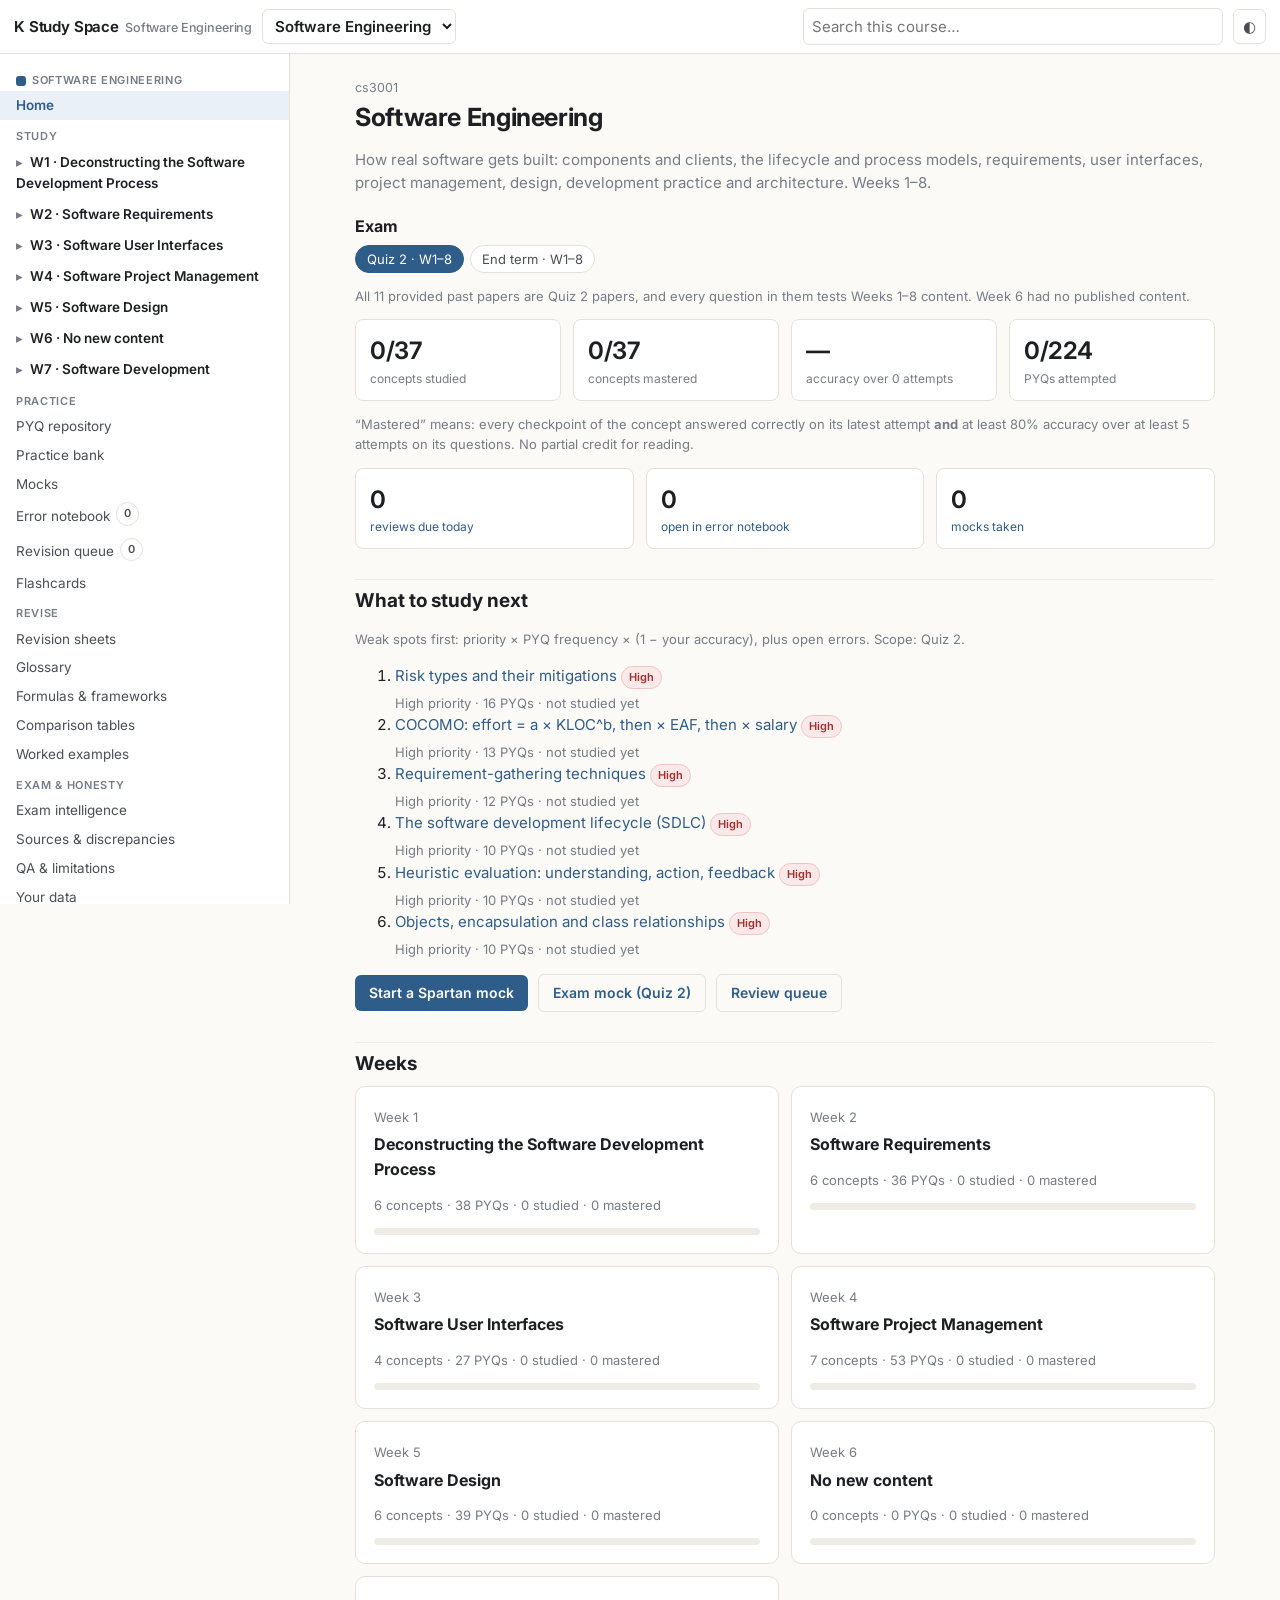
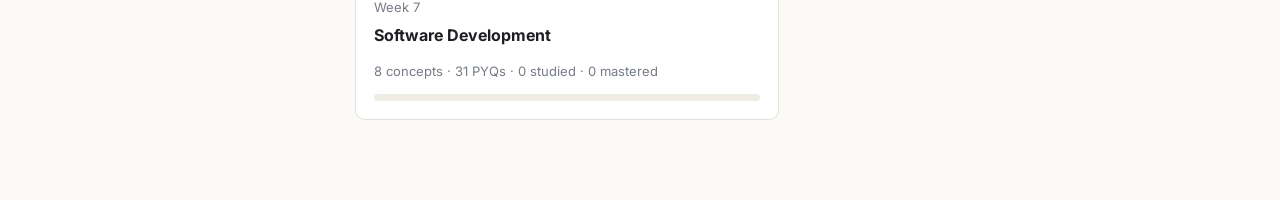
==== commit 5c2fe517: "Software Engineering Weeks 6-7: development tools, Git, debugging, metrics, cyclomatic complexity We" ====
--- a/public/index.html
+++ b/public/index.html
@@ -2403,6 +2403,399 @@
  ['Filled diamond?', 'Composition, at the whole.'], ['Hollow triangle?', 'Inheritance, at the parent.'], ['Class implements an interface (course key)?', 'Dependency.'], ['Private data via getters/setters?', 'Encapsulation.'],
  ['Sequence of messages between parts?', 'Interaction view / sequence diagram.'], ['Flow of control among activities?', 'Activity view.'], ['States of an object?', 'State machine view.']].forEach(([f, b]) => CARD(f, b, 5));
 
+/* ---- courses/cs3001/w6.js ---- */
+/* ===================== SE WEEK 6 — no course content ===================== */
+WEEK({ course: 'cs3001', n: 6, title: 'No new content',
+  blurb: 'The course had no lectures or graded content in Week 6, and none of the eleven Quiz 2 papers maps a question to it. Nothing is invented to fill the gap. Use the week to consolidate Weeks 1–5 before development (Week 7) and architecture (Week 8).',
+  note: '<p>Source: the revision notes state “Week 6 had no content”, and the paper analysis confirms no Week 6 questions. If your term’s syllabus differs, the platform supports adding a <code>w6.js</code> with real content later.</p>',
+  topics: [],
+  practice: `<h2>Suggested use of this week</h2><div class="panel"><ol>
+<li>Clear your <a href="#/cs3001/errors">error notebook</a> and the <a href="#/cs3001/review">review queue</a>.</li>
+<li>Re-run the four highest-yield families: <a href="#/cs3001/pyq?fam=f-cocomo">COCOMO</a>, <a href="#/cs3001/pyq?fam=f-risk">risk</a>, <a href="#/cs3001/pyq?fam=f-classrel">class relationships</a>, <a href="#/cs3001/pyq?fam=f-smart">SMART</a>.</li>
+<li>Take one <a href="#/cs3001/mock?preset=cum">cumulative mock</a> and read every solution, including the ones you got right.</li>
+</ol></div>` });
+
+/* ---- courses/cs3001/w7.js ---- */
+/* ===================== SE WEEK 7 — Software development ===================== */
+WEEK({ course: 'cs3001', n: 7, title: 'Software Development',
+  blurb: 'From design to working code. Choose the right tools (editor, IDE, framework); share and version code with Git; debug systematically (fault → error → failure; logging, dump & diff, stepping, profiling; forward, backward, input-manipulation and black-box strategies); measure code with metrics and cyclomatic complexity; and keep code clean by removing smells through refactoring.',
+  topics: [
+    { title: '7.1 Tools: environments, IDEs, frameworks', cs: ['dev-tools'] },
+    { title: '7.2 Version control and Git', cs: ['vcs'] },
+    { title: '7.3 Debugging', cs: ['fault-error-failure', 'debug-techniques', 'debug-strategies'] },
+    { title: '7.4 Software metrics', cs: ['metrics', 'cyclomatic'] },
+    { title: '7.5 Clean code and refactoring', cs: ['clean-code'] }] });
+
+/* ---------------- 7.1 Tools ---------------- */
+C({ id: 'dev-tools', week: 7, title: 'Development environment, IDE, framework', pri: 'Medium', prereq: ['design-outcomes'],
+  src: 'Revision notes W7 §7.1 · Study guide ch.7 §7.1 · PYQs 2024 T1 Q34, 2025 T1 Q20',
+  oneLine: 'Development environment = editor + compiler/interpreter. IDE = environment + productivity tools (debugger, syntax checking, find usages, rename): VS Code, PyCharm, Thonny. Framework = ready-made application structure that calls your code (Flask, Django, Spring Boot).',
+  misShort: 'Calling a plain text editor like TextEdit an IDE, or Flask an IDE.',
+  intu: R`<p>You can write Python in Notepad and run it from the terminal. That works: an editor plus an interpreter is a <b>development environment</b>.</p>
+<p>Now open PyCharm. It underlines a typo before you run, renames a variable everywhere at once, finds every place a function is used, and lets you pause the program line by line. Same job, many more helpers: an <b>IDE</b>.</p>
+<p>Now you want a web app. Instead of writing routing, request handling and templates from scratch, you start from Flask or Django, which give you the skeleton and call your code at the right moments. That is a <b>framework</b>.</p>
+<p>The question: <b>is this tool an editor, an IDE, a framework — or something else, like version control?</b></p>`,
+  why: R`<ul><li>2024 T1 Q34: VS Code, PyCharm, Thonny → IDE. 2025 T1 Q20: TextEdit is <i>not</i> an IDE.</li><li>Framework vs library appears in graded assignments and is a natural exam twist.</li></ul>`,
+  formal: M.def(M.lines([
+    '<b>Development environment</b> — a text editor plus a compiler or interpreter: enough to write and run code (Notepad/Vim/Emacs + Python).',
+    '<b>IDE</b> (integrated development environment) — a development environment plus productivity tools: debugger, syntax checking, find usages, rename refactoring, auto-completion. Examples: VS Code, PyCharm, Thonny.',
+    '<b>Framework</b> — bundles common features and gives a ready-made application structure so apps are built faster; the framework calls your code (inversion of control). Examples: Flask (a micro-framework), Django, Spring Boot, Angular.',
+    '<b>Library</b> — reusable functions that your code calls (NumPy, pandas).']))
+    + '<p><b>In words:</b> editor writes; IDE writes and helps; framework gives the skeleton and calls you; library is called by you.</p>',
+  vis: M.ladder([{ t: 'Text editor', d: 'Notepad, TextEdit, Vim' }, { t: 'Development environment', d: 'editor + compiler/interpreter' }, { t: 'IDE', d: '+ debugger, syntax check, rename, find usages' }, { t: 'Framework', d: 'ready-made app structure that calls your code' }], { top: 'least help', bottom: 'most structure', cap: 'Each level adds to the one above.' }),
+  ex: [
+    M.ex('Introductory', R`<p>Which best describes VSCode, PyCharm and Thonny?</p>`,
+      R`<p><b>IDE</b> (2024 T1 Q34). They do more than edit text: debugging, syntax checking, refactoring. Not frameworks (they do not give your app a structure) and not version control.</p><p><b>Now suppose</b> the list were Flask, Django, Spring Boot. Those give your application its skeleton and call your code → <b>frameworks</b>.</p>`),
+    M.ex('Standard', R`<p>Which is not an IDE: Visual Studio Code, PyCharm, Thonny, TextEdit (Mac)?</p>`, R`<p><b>TextEdit</b> (2025 T1 Q20) — a plain text editor with none of the IDE productivity tools.</p>`),
+    M.ex('Exam-level', R`<p>A team needs routing, authentication middleware and a standard project layout for a web portal. Framework or library? Why?</p>`,
+      R`<p><b>Framework</b>: it provides the application structure (routing, middleware, security) and calls the team’s handlers. A library would only give reusable functions the team must wire together themselves.</p>`)],
+  math: M.rule('<p><b>Environment = editor + compiler. IDE = environment + productivity tools. Framework = app skeleton that calls you. Library = functions you call.</b></p>')
+    + M.why([['TextEdit as an IDE', 'no debugger, syntax checking or refactoring.'], ['Flask as an IDE', 'Flask is a web micro-framework.'], ['Git as an IDE', 'Git is a version control system.']]),
+  conn: R`<p><b>At work:</b> VS Code + Python extension is the common IDE; Django and FastAPI are common Python frameworks.</p><p><b>Earlier:</b> components from Week 5 become modules in a framework’s structure.</p><p><b>Next:</b> sharing and versioning code with Git.</p>`,
+  mis: M.ul(['Text editor vs IDE (2025 T1 Q20).', 'Framework or VCS for VS Code/PyCharm (2024 T1 Q34).']),
+  exam: R`<p><b>Fast method:</b> debugger and refactoring tools → IDE; app skeleton → framework; versions → VCS; just typing → editor.</p>`
+});
+Q({ cp: 'dev-tools', type: 'mcq', diff: 'easy', q: 'Django is best described as a:', opts: ['Text editor', 'IDE', 'Framework', 'Version control system'], ans: 2,
+  why: ['No.', 'No.', 'Correct.', 'No.'], sol: 'Web framework.' });
+Q({ cp: 'dev-tools', type: 'mcq', diff: 'moderate', q: 'Which feature distinguishes an IDE from a plain development environment?', opts: ['It can run code', 'It has a text area for typing', 'It offers debugging, syntax checking and rename/find-usages tools', 'It stores code in files'], ans: 2,
+  why: ['An environment already runs code.', 'Any editor does.', 'Correct.', 'Any editor does.'], sol: 'Productivity tools.' });
+Q({ cp: 'dev-tools', type: 'mcq', diff: 'moderate', q: 'In a framework, who calls whom?', opts: ['Your code calls the framework’s functions only', 'The framework calls your code at defined points (inversion of control)', 'Neither calls the other', 'The IDE calls the framework'], ans: 1,
+  why: ['That describes a library.', 'Correct.', 'No.', 'Not relevant.'], sol: 'Framework → your code.' });
+Q({ cp: 'dev-tools', type: 'short', diff: 'easy', q: 'Distinguish a development environment, an IDE and a framework with one example each.',
+  model: '<p><b>Development environment:</b> editor + compiler/interpreter to write and run code — Vim + Python. <b>IDE:</b> an environment plus productivity tools such as a debugger, syntax checking, find usages and rename — PyCharm. <b>Framework:</b> bundled common features and a ready-made application structure that calls your code — Flask.</p>' });
+
+/* ---------------- 7.2 VCS ---------------- */
+C({ id: 'vcs', week: 7, title: 'Version control and Git', pri: 'High', prereq: ['dev-tools'],
+  src: 'Revision notes W7 §7.2 · Study guide ch.7 §7.2 · PYQs 2024 T3 Q6, 2025 T1 Q21, 2025 T3 Q18, 2026 T1 Q19',
+  oneLine: 'A VCS tracks every change, keeps history, enables collaboration, rollback and branching. Git is distributed. git fetch downloads only; git pull = fetch + merge; git rebase master brings master’s commits into your branch with a clean history.',
+  misShort: 'Saying git fetch merges into the current branch — only git pull does.',
+  intu: R`<p>Twenty developers edit the same codebase. On Friday someone pushes a bug that crashes everything.</p>
+<p>Without version control: nobody knows what changed, or how to get back to Thursday’s working code.</p>
+<p>With version control: every change is a recorded commit, with author and time. You can see exactly who changed what, and roll back to the last stable version in seconds.</p>
+<p>Git adds branches: each person works on their own line of changes and merges when ready. Every developer holds a full copy of the history — it is <b>distributed</b>.</p>
+<p>The question: <b>which VCS feature or Git command does the scenario need?</b></p>`,
+  why: R`<ul><li>2024 T3 Q6: Git shares and maintains code versions (not Vim, Flask or VS Code).</li><li>2025 T1 Q21: pull = fetch + merge; fetch does not merge.</li><li>2025 T3 Q18: bring master’s changes into a feature branch → git rebase master.</li><li>2026 T1 Q19: revert to a stable version and find who made the change → version history tracking.</li></ul>`,
+  formal: M.def(M.lines([
+    '<b>Version control system</b> — tracks and manages changes to code over time: history, collaboration, rollback, branching.',
+    '<b>Centralised</b> (SVN): one central server. <b>Distributed</b> (Git): every developer has the full repository; works offline, fast, fault-tolerant.',
+    '<b>Git commands:</b> init (new repo); clone (copy a repo); add (stage); commit (snapshot); push (upload); <b>fetch</b> (download remote changes, no merge); <b>pull</b> (fetch + merge into the current branch); status; diff (compare versions); log (history); branch / checkout (create / switch); merge (combine, keeps history); <b>rebase</b> (replay your commits on top of another branch, cleaner history).',
+    '<b>GitHub</b> — online hosting for Git repositories, with access control, issues, task management, CI and wikis.']))
+    + '<p><b>In words:</b> commit often, branch freely, fetch to look, pull to take, rebase to catch up cleanly.</p>',
+  vis: M.flow(['clone', 'edit', 'add', 'commit', { t: 'push', hl: true }], { cap: 'The everyday Git workflow. pull / fetch bring others’ changes in; branch, merge and rebase manage parallel work.' })
+    + M.git(['master', 'issueP', 'feature1'], [{ l: 0, x: 0, t: 'base' }, { l: 2, x: 1, t: 'f1' }, { l: 1, x: 1, t: 'fix' }, { l: 0, x: 2, t: 'fun1' }, { l: 2, x: 3, t: 'f1′', hl: true }],
+      [[0, 0, 2, 1], [0, 0, 1, 1], [1, 1, 0, 2, 'merge'], [0, 2, 2, 3, 'rebase']], { cap: '2025 T3 Q18: issueP is merged into master (adds fun1). <code>git rebase master</code> on feature1 replays f1 on top of master, so feature1 now has fun1.' }),
+  ex: [
+    M.ex('Introductory', R`<p>Statement 1: <code>git pull</code> fetches changes from the remote and automatically merges them into the current branch. Statement 2: <code>git fetch</code> retrieves changes from the remote and automatically merges them into the current branch.</p>`,
+      R`<p>Statement 1 correct, Statement 2 incorrect (2025 T1 Q21). fetch only downloads; pull = fetch + merge.</p><p><b>Now suppose</b> you want to inspect a teammate’s changes before they touch your branch. Use <b>fetch</b>, review, then merge — that is exactly why fetch does not merge.</p>`),
+    M.ex('Standard', R`<p>You work on feature1. A colleague fixed a bug in issueP and merged it into master; you need the new function fun1 in feature1 before merging. Which command?</p>`,
+      R`<p><b>git rebase master</b> (2025 T3 Q18), run on feature1: it replays your feature1 commits on top of the latest master, so fun1 is available and history stays linear.</p><p>Not <code>git fetch master</code> (wrong syntax, and fetch does not integrate), not <code>git pull origin feature1</code> (pulls your own branch), not <code>git clone master</code>.</p>`),
+    M.ex('Exam-level', R`<p>A developer pushes faulty code to main; the team must quickly revert to a stable version and identify who made the change. Which VCS feature?</p>`,
+      R`<p><b>Version history tracking</b> (2026 T1 Q19): every commit records author, time and content, so you can find the culprit (<code>git log</code>, blame) and revert. Branching would have helped prevent it, but does not fix it now.</p>`)],
+  math: M.rule('<p><b>fetch = download only. pull = fetch + merge. merge = combine, keep history. rebase = replay on top, clean history. diff = compare. log = history.</b></p>')
+    + M.why([['git fetch merges', 'it only downloads remote changes.'], ['Branching to identify the faulty author', 'history tracking records who changed what.'], ['VS Code to maintain versions', 'it is an IDE; Git is the VCS.']]),
+  conn: R`<p><b>At work:</b> pull requests on GitHub, protected main branches and CI checks on every push.</p><p><b>Earlier:</b> configuration management is a project-manager responsibility (Week 4) — Git is its main tool.</p><p><b>Next:</b> when the build breaks, debugging starts.</p>`,
+  mis: M.ul(['Statement 2 (fetch merges) marked correct (2025 T1 Q21).', 'git pull origin feature1 for bringing master into a feature branch (2025 T3 Q18).', 'Branching for revert-and-blame (2026 T1 Q19).']),
+  exam: R`<p><b>Fast method:</b> match the verb — compare → diff; history → log; stage → add; take remote changes → pull; look without merging → fetch; catch up with master cleanly → rebase.</p>`
+});
+Q({ cp: 'vcs', type: 'mcq', diff: 'easy', q: 'Which command shows the differences between two versions of a file?', opts: ['git log', 'git diff', 'git status', 'git add'], ans: 1,
+  why: ['History.', 'Correct.', 'Working-tree state.', 'Stages changes.'], sol: 'Compare → diff.' });
+Q({ cp: 'vcs', type: 'mcq', diff: 'moderate', q: 'Why is Git called distributed?', opts: ['It runs only on cloud servers', 'Every developer has a full copy of the repository and its history', 'It splits files across machines', 'It needs a central server to commit'], ans: 1,
+  why: ['No.', 'Correct.', 'No.', 'That is centralised VCS.'], sol: 'Full local copies.' });
+Q({ cp: 'vcs', type: 'msq', diff: 'moderate', q: 'Select ALL that are true.', opts: ['git pull = git fetch + merge', 'git merge keeps the branch history', 'git rebase produces a cleaner, linear history', 'git fetch changes your working files'], ans: [0, 1, 2],
+  why: ['True.', 'True.', 'True.', 'False: it only updates remote-tracking references.'], sol: 'fetch never touches your working branch.' });
+Q({ cp: 'vcs', type: 'short', diff: 'easy', q: 'List the Git workflow from getting a repository to sharing a change, naming each command.',
+  model: '<p><code>git clone &lt;url&gt;</code> to copy the repository → edit files → <code>git add &lt;files&gt;</code> to stage → <code>git commit -m "message"</code> to record a snapshot → <code>git push</code> to upload. Use <code>git pull</code> (fetch + merge) to bring in others’ changes before pushing.</p>' });
+
+/* ---------------- 7.3 Fault / error / failure ---------------- */
+C({ id: 'fault-error-failure', week: 7, title: 'Fault, error, failure and the debugging process', pri: 'High', prereq: ['testing-levels'],
+  src: 'Revision notes W7 §7.3 · Study guide ch.7 §7.3 · PYQs 2023 T1 Q250, 2023 T3 Q193, 2024 T2 Q10, 2026 T1 Q20, 2026 T2 Q3',
+  oneLine: 'Fault = the wrong line of code (where the failure originates). Error = the discrepancy between actual and intended behaviour. Failure = the observable symptom (wrong output, exception). Debugging = determining the cause of a failure.',
+  misShort: 'Calling the wrong line of code an “error” — the papers key it as a fault.',
+  intu: R`<p>A bank’s interest code says <code>interest = balance * 0.5</code>. It should say <code>* 0.05</code>.</p>
+<p>That wrong line, sitting in the source code, is the <b>fault</b>.</p>
+<p>When it runs, the program’s behaviour differs from what was intended: interest is ten times too high. That discrepancy is the <b>error</b>.</p>
+<p>A customer sees ₹5,000 interest instead of ₹500 on the statement. That visible symptom is the <b>failure</b>.</p>
+<p>Working backwards from the strange statement to the wrong line is <b>debugging</b>.</p>`,
+  why: R`<ul><li>Five papers. The wrong-formula line is keyed as a fault twice (2026 T1, 2026 T2). The four-way match (2023 T1) and the debugging definition (2024 T2) test the same table.</li></ul>`,
+  formal: M.def(M.lines([
+    '<b>Fault</b> — where the failure has occurred in the code: the defective statement.',
+    '<b>Error</b> — the discrepancy between the actual behaviour and the intended behaviour.',
+    '<b>Failure</b> — the observable symptom: incorrect output value, exception, crash.',
+    '<b>Debugging</b> — the process of determining the cause of a failure (and fixing it).',
+    'Steps: reproduce the problem → find the cause → investigate a fix → implement the fix → test again.']))
+    + '<p><b>In words:</b> the fault sits in the code; the error is the wrong behaviour; the failure is what users see.</p>',
+  vis: M.flow([{ t: 'Fault', sub: 'balance * 0.5' }, { t: 'Error', sub: 'behaviour ≠ intended' }, { t: 'Failure', sub: 'wrong interest shown', hl: true }], { cap: 'Debugging walks this chain backwards: from the failure to the fault.' }),
+  ex: [
+    M.ex('Introductory', R`<p>A banking app produces wrong interest; the developer finds <code>interest = balance * 0.5</code> was written instead of <code>interest = balance * 0.05</code>. The incorrect line is an example of?</p>`,
+      R`<p><b>Fault</b> (2026 T1 Q20; 2026 T2 Q3 with principal). The line in the code is the fault; the wrong interest a customer sees is the failure.</p><p><b>Now suppose</b> the question asked about “the customer receiving ₹5,000 instead of ₹500”. That is observable → <b>failure</b>.</p>`),
+    M.ex('Standard', R`<p>Match 1 Error, 2 Failure, 3 Fault, 4 Debugging with A observable errors like incorrect output or exception, B determining the cause of failure, C discrepancy between actual and intended behaviour, D where the failure has occurred.</p>`,
+      R`<p>1-C, 2-A, 3-D, 4-B (2023 T1 Q250). Note the papers’ wording: “observable errors” describes <i>failure</i>, not error.</p>`),
+    M.ex('Exam-level', R`<p>Which are true: (a) debugging is only needed in initial development (b) debugging involves identifying and fixing defects (c) debugging can be done without tools or breakpoints (d) code may run correctly during debugging but fail in production?</p>`,
+      R`<p>Keyed: (b) and (d) (2023 T3 Q193). (a) is false — bugs appear throughout the lifecycle. (c) is defensible (logging needs no debugger) but was not keyed; see the note on that question.</p>`)],
+  math: M.rule('<p><b>Fault</b> = the defective code. <b>Error</b> = actual ≠ intended behaviour. <b>Failure</b> = observable symptom. <b>Debugging</b> = find the cause of a failure.</p>')
+    + M.why([['The wrong line = error', 'the wrong line is the fault.'], ['Debugging = the line where the error occurred', 'that is the fault; debugging is the process.'], ['Failure = discrepancy', 'the discrepancy is the error; failure is what is observed.']]),
+  conn: R`<p><b>At work:</b> incident reports separate symptom (failure), root cause (fault) and impact.</p><p><b>Earlier:</b> testing (Week 1) reveals failures; debugging finds faults.</p><p><b>Next:</b> techniques and strategies for finding the fault.</p>`,
+  mis: M.ul(['Error for the wrong formula line (2026 T1 Q20, 2026 T2 Q3).', 'Discrepancy as the definition of debugging (2024 T2 Q10 option 1).']),
+  exam: R`<p><b>Fast method:</b> code → fault; behaviour → error; what users see → failure; finding the cause → debugging.</p>`
+});
+Q({ cp: 'fault-error-failure', type: 'mcq', diff: 'easy', q: 'A checkout page shows “Total: ₹-120” to a customer. This visible symptom is a:', opts: ['Fault', 'Error', 'Failure', 'Debug'], ans: 2,
+  why: ['The fault is in the code.', 'The error is the wrong behaviour inside.', 'Correct: observable.', 'Not a term.'], sol: 'Observable → failure.' });
+Q({ cp: 'fault-error-failure', type: 'mcq', diff: 'moderate', q: 'Put the debugging steps in order: (P) implement fix, (Q) reproduce, (R) find cause, (S) test again, (T) investigate fix.', opts: ['Q, R, T, P, S', 'R, Q, T, P, S', 'Q, T, R, P, S', 'Q, R, P, T, S'], ans: 0,
+  why: ['Correct.', 'You must reproduce before finding the cause.', 'Find the cause before investigating fixes.', 'Investigate before implementing.'], sol: 'Reproduce → cause → investigate → implement → re-test.' });
+Q({ cp: 'fault-error-failure', type: 'mcq', diff: 'moderate', q: '<code>if age > 18:</code> was written instead of <code>if age >= 18:</code>. This line is a:', opts: ['Fault', 'Failure', 'Test case', 'Profile'], ans: 0,
+  why: ['Correct.', 'Failure is what users see.', 'No.', 'No.'], sol: 'Defective code → fault.' });
+Q({ cp: 'fault-error-failure', type: 'short', diff: 'moderate', q: 'Define fault, error and failure, and use one example to show how they are linked.',
+  model: '<p><b>Fault:</b> the defective statement in the code. <b>Error:</b> the discrepancy between actual and intended behaviour. <b>Failure:</b> the observable symptom. Example: <code>interest = balance * 0.5</code> instead of <code>0.05</code> is the fault; when executed the computed interest differs from the intended value (error); the customer sees ten times the expected interest on the statement (failure).</p>' });
+
+/* ---------------- 7.3 Debugging techniques ---------------- */
+C({ id: 'debug-techniques', week: 7, title: 'Debugging techniques: logging, dump & diff, stepping, profiling', pri: 'Medium', prereq: ['fault-error-failure'],
+  src: 'Revision notes W7 §7.3 · Study guide ch.7 §7.3.2 · PYQs 2023 T2 Q11, 2026 T1 Q21, 2026 T2 Q7',
+  oneLine: 'Logging = print statements to trace execution and values. Dump & diff = compare outputs/logs of two runs. Stepping = run line by line in a debugger with breakpoints. Profiling = find where time and memory go (performance, not correctness).',
+  misShort: 'Choosing logging for a slow program — performance questions are profiling.',
+  intu: R`<p>Four tools for four situations.</p>
+<p>“Is this function even being called?” Add <code>print</code> statements → <b>logging</b>.</p>
+<p>“It worked yesterday; what changed?” Save the output of the good run and the bad run, and compare → <b>dump &amp; diff</b>.</p>
+<p>“Which exact line goes wrong?” Set a breakpoint and step through → <b>stepping</b> in a debugger.</p>
+<p>“It is correct, just slow — where does the time go?” → <b>profiling</b>.</p>`,
+  why: R`<ul><li>2023 T2 Q11: print statements in all 50 functions → logging.</li><li>2026 T1 Q21 and 2026 T2 Q7: CPU time, memory hot spots, bottlenecks → profiling tool.</li></ul>`,
+  formal: M.def(M.lines([
+    '<b>Logging</b> — inserting print/log statements to trace which code runs and what values variables hold.',
+    '<b>Dump &amp; diff</b> — dumping the output/state of two executions (e.g. working vs broken) and comparing them.',
+    '<b>Stepping in a debugger</b> — executing line by line with breakpoints, step into / step over, inspecting variables.',
+    '<b>Profiling</b> — measuring execution time and memory per function to find performance bottlenecks.']))
+    + '<p><b>In words:</b> print it, compare it, walk it, time it.</p>',
+  vis: M.table(['Stem signal', 'Technique'], [['print statements, trace which functions run', 'Logging'], ['compare outputs/logs of two runs', 'Dump & diff'], ['breakpoints, step into / over, line by line', 'Stepping (debugger)'], ['slow, CPU time, memory hot spots, bottlenecks', 'Profiling tool']], 'Signal → technique.'),
+  ex: [
+    M.ex('Introductory', R`<p>A module of 50 functions gives wrong output; the programmer suspects some functions are not called and puts print statements in all of them. Technique?</p>`,
+      R`<p><b>Logging</b> (2023 T2 Q11).</p><p><b>Now suppose</b> the program is correct but slow, and the team wants to know which functions use the most CPU and memory → <b>profiling</b> (2026 T1 Q21, 2026 T2 Q7).</p>`),
+    M.ex('Standard', R`<p>Version 4.1 of a report generator produces a different CSV from version 4.0 on the same input. Which technique quickly shows where they diverge?</p>`, R`<p><b>Dump &amp; diff</b>: dump both outputs and diff them.</p>`),
+    M.ex('Exam-level', R`<p>A loop sometimes produces an off-by-one total; you want to watch the loop variable change at each iteration and stop exactly when it goes wrong. Technique?</p>`, R`<p><b>Stepping</b> in a debugger with a (conditional) breakpoint inside the loop.</p>`)],
+  math: M.rule('<p><b>Print → Logging. Two runs compared → Dump & diff. Breakpoints/line-by-line → Stepping. Slow / CPU / memory → Profiling.</b></p>')
+    + M.why([['Logging for performance bottlenecks', 'logging traces flow; profiling measures time and memory.'], ['Profiling for “some functions are not called”', 'that is about correctness of flow → logging.'], ['Backward debugging for a slow app', 'a strategy, not a tool for performance.']]),
+  conn: R`<p><b>At work:</b> structured logging in production, <code>pdb</code>/IDE debuggers locally, <code>cProfile</code> for performance.</p><p><b>Earlier:</b> IDEs (7.1) provide the stepping debugger.</p><p><b>Next:</b> strategies decide <i>where</i> to point these tools.</p>`,
+  mis: M.ul(['Logging for performance (2026 T1 Q21, 2026 T2 Q7).', 'Stepping for print statements (2023 T2 Q11).']),
+  exam: R`<p><b>Fast method:</b> performance words → profiling; print → logging; compare two runs → dump & diff; breakpoints → stepping.</p>`
+});
+Q({ cp: 'debug-techniques', type: 'mcq', diff: 'easy', q: 'A developer sets a breakpoint and steps over each line, watching variables. Technique?', opts: ['Logging', 'Dump & diff', 'Stepping in a debugger', 'Profiling'], ans: 2,
+  why: ['No prints.', 'No comparison.', 'Correct.', 'Not performance.'], sol: 'Breakpoints → stepping.' });
+Q({ cp: 'debug-techniques', type: 'mcq', diff: 'moderate', q: 'An app’s nightly batch went from 10 minutes to 2 hours after a release; results are still correct. First technique to use?', opts: ['Profiling', 'Logging', 'Input manipulation', 'Black-box debugging'], ans: 0,
+  why: ['Correct: a performance problem.', 'Not targeted at time/memory.', 'A strategy, not suited to performance.', 'A strategy for unseen code.'], sol: 'Correct but slow → profile.' });
+Q({ cp: 'debug-techniques', type: 'mcq', diff: 'moderate', q: 'Comparing the JSON output of last week’s working build with today’s broken build is:', opts: ['Dump & diff', 'Profiling', 'Stepping', 'Backward strategy'], ans: 0,
+  why: ['Correct.', 'No.', 'No.', 'A strategy; this is a specific technique.'], sol: 'Two runs compared → dump & diff.' });
+Q({ cp: 'debug-techniques', type: 'short', diff: 'easy', q: 'Name the four debugging techniques and give the situation each suits best.',
+  model: '<p><b>Logging</b> — trace which code runs and what values it has. <b>Dump &amp; diff</b> — compare outputs of a working and a broken run (regressions). <b>Stepping in a debugger</b> — find the exact failing line by executing line by line. <b>Profiling</b> — find performance bottlenecks (CPU time, memory).</p>' });
+
+/* ---------------- 7.3 Debugging strategies ---------------- */
+C({ id: 'debug-strategies', week: 7, title: 'Debugging strategies: forward, backward, input manipulation, black-box', pri: 'High', prereq: ['debug-techniques'],
+  src: 'Revision notes W7 §7.3 · Study guide ch.7 §7.3.3 · PYQs 2023 T1 Q251, 2023 T3 Q191, 2024 T1 Q31, 2024 T2 Q18, 2024 T3 Q11, 2025 T1 Q22, 2025 T2 Q140, 2025 T3 Q16',
+  oneLine: 'Forward = start at the triggering event and follow control/data flow forward. Backward = start at the bad output and trace dependencies back. Input manipulation = vary inputs and watch the output. Black-box = use documentation and examples for code you cannot see.',
+  misShort: 'Choosing forward debugging for a third-party API you cannot read — that is black-box.',
+  intu: R`<p>A wrong total appears on an invoice. Where do you start looking?</p>
+<p>From the start: the event that triggered the calculation, following the flow until the state goes bad → <b>forward</b>.</p>
+<p>From the end: the wrong total, asking “which values produced this?” and tracing back → <b>backward</b>.</p>
+<p>From the outside: feed in different inputs and see which ones break it → <b>input manipulation</b>.</p>
+<p>And if the bug is inside a payment library whose code you cannot see, you read its documentation and examples to check you are using it correctly → <b>black-box debugging</b>.</p>`,
+  why: R`<ul><li>Eight papers. Black-box (third-party APIs, binaries only, docs and examples) keyed five times; forward three times.</li></ul>`,
+  formal: M.def(M.lines([
+    '<b>Forward strategy</b> — identify the event that triggers the incorrect behaviour and follow the data/control flow forward until the incorrect state is reached.',
+    '<b>Backward strategy</b> — start from the incorrect output and trace back through the dependencies that produced it.',
+    '<b>Input manipulation</b> — change the inputs systematically and observe how the output changes.',
+    '<b>Black-box debugging</b> — when the internal code is unavailable (third-party APIs, binaries), study documentation and code examples to understand correct usage.']))
+    + '<p><b>In words:</b> from the trigger forward, from the symptom back, poke the inputs, or read the manual.</p>',
+  vis: M.flow([{ t: 'Trigger event' }, { t: 'Control/data flow' }, { t: 'Bad state' }, { t: 'Wrong output', hl: true }], { cap: 'Forward walks left → right from the trigger. Backward walks right → left from the wrong output.' }),
+  ex: [
+    M.ex('Introductory', R`<p>A developer finds the event that triggers incorrect behaviour and follows the data/control flow ahead until the incorrect state is reached. Strategy?</p>`,
+      R`<p><b>Forward</b> (2023 T1 Q251, 2023 T3 Q191, 2025 T3 Q16).</p><p><b>Now suppose</b> they start from the wrong output and ask what produced it, stepping back through the dependencies → <b>backward</b>.</p>`),
+    M.ex('Standard', R`<p>A team uses components for which only binaries are available; to debug, they explore documentation and code examples. Strategy?</p>`,
+      R`<p><b>Black-box debugging</b> (2024 T2 Q18; also 2024 T1 Q31, 2024 T3 Q11, 2025 T1 Q22).</p>`),
+    M.ex('Exam-level', R`<p>A third-party image API compiles fine but gives an unexpected image; the programmer cannot see or change its code. Options: step into each function with PDB; forward debugging to trace internal logic; black-box debugging using documentation and examples; dump and diff of images.</p>`,
+      R`<p><b>Black-box</b> (2025 T2 Q140). Stepping and forward tracing need access to the internal logic, which is unavailable; dump & diff compares outputs but does not explain correct usage of the API.</p>`)],
+  math: M.rule('<p><b>Trigger → forward. Wrong output → backward. Vary inputs → input manipulation. No source, read docs → black-box.</b></p>')
+    + M.why([['Backward for “from the triggering event forward”', 'direction decides it.'], ['Forward for a closed third-party API', 'you cannot follow flow you cannot see.'], ['Input manipulation for reading documentation', 'that is black-box.']]),
+  conn: R`<p><b>At work:</b> reproducing with minimal inputs (input manipulation) and reading SDK docs (black-box) are daily habits.</p><p><b>Earlier:</b> techniques (logging, stepping) are used inside these strategies.</p><p><b>Next:</b> metrics show which code is most likely to need debugging.</p>`,
+  mis: M.ul(['Backward for a forward description (2023 T1 Q251).', 'Forward/backward for third-party APIs (2024 T1 Q31, 2025 T2 Q140).']),
+  exam: R`<p><b>Fast method:</b> no source code / docs and examples → black-box. Otherwise, read the starting point: the trigger (forward) or the wrong output (backward). Changing inputs → input manipulation.</p>`
+});
+Q({ cp: 'debug-strategies', type: 'mcq', diff: 'easy', q: 'A tester halves the input file repeatedly until the crash appears only with one specific line. Strategy?', opts: ['Forward', 'Backward', 'Input manipulation', 'Black-box'], ans: 2,
+  why: ['Not following flow.', 'Not tracing back from output.', 'Correct.', 'Not about docs.'], sol: 'Varying inputs → input manipulation.' });
+Q({ cp: 'debug-strategies', type: 'mcq', diff: 'moderate', q: 'A report shows a wrong grand total; the developer checks which subtotals fed it, then which rows fed those subtotals. Strategy?', opts: ['Forward', 'Backward', 'Black-box', 'Profiling'], ans: 1,
+  why: ['Starts from the output, not the trigger.', 'Correct.', 'The code is visible.', 'A technique for performance.'], sol: 'From output back → backward.' });
+Q({ cp: 'debug-strategies', type: 'mcq', diff: 'moderate', q: 'An SMS gateway SDK (closed source) silently drops messages with emojis. The developer reads its FAQ and sample code to learn how encoding must be set. Strategy?', opts: ['Black-box debugging', 'Forward', 'Backward', 'Stepping'], ans: 0,
+  why: ['Correct.', 'Internal flow is unavailable.', 'Internal flow is unavailable.', 'Source unavailable.'], sol: 'Docs + examples for closed code → black-box.' });
+Q({ cp: 'debug-strategies', type: 'short', diff: 'moderate', q: 'Compare forward and backward debugging, and say when black-box debugging is used instead.',
+  model: '<p><b>Forward:</b> start from the event that triggers the problem and follow the control/data flow until the state becomes incorrect. <b>Backward:</b> start from the incorrect output and trace back through the values and dependencies that produced it. <b>Black-box</b> is used when the internal code is not accessible (third-party APIs, binaries): you study documentation and code examples to understand correct usage.</p>' });
+
+/* ---------------- 7.4 Metrics ---------------- */
+C({ id: 'metrics', week: 7, title: 'Software metrics: raw, Halstead, cyclomatic', pri: 'Supporting', prereq: ['clean-code'],
+  src: 'Revision notes W7 §7.4 · Study guide ch.7 §7.4 · PYQs 2023 T1 Q242, 2023 T3 Q192',
+  oneLine: 'Raw metrics = LOC, LLOC, SLOC, comments. Halstead’s metrics = from distinct operators and operands. Cyclomatic complexity = decision points + 1. (Radon computes all of them for Python.)',
+  misShort: 'Calling LOC/LLOC/SLOC “cyclomatic complexity” or “Halstead”.',
+  intu: R`<p>“Is this code good?” is vague. Metrics put numbers on it.</p>
+<p>The simplest numbers just count lines: total lines, logical lines, source lines, comment lines → <b>raw metrics</b>.</p>
+<p>A deeper count looks at how many different operators and operands the code uses → <b>Halstead’s metrics</b>.</p>
+<p>Another counts how many decisions the code makes → <b>cyclomatic complexity</b>.</p>`,
+  why: R`<ul><li>2023 T1 Q242 and 2023 T3 Q192 (identical): LOC, LLOC, SLOC → raw metrics.</li></ul>`,
+  formal: M.def(M.lines([
+    '<b>Raw metrics</b> — LOC (total lines), LLOC (logical lines: one per statement), SLOC (source lines), comment lines, blank lines.',
+    '<b>Halstead’s metrics</b> — computed from the numbers of distinct and total operators and operands (vocabulary, volume, difficulty, effort).',
+    '<b>Cyclomatic complexity</b> — number of decision points + 1; the number of independent paths.',
+    'A <b>code smell</b> is not a metric — it is a warning sign of poor design (next concept).']))
+    + '<p><b>In words:</b> lines → raw; operators/operands → Halstead; decisions → cyclomatic.</p>',
+  vis: M.table(['Measures', 'Metric family'], [['LOC, LLOC, SLOC, comments', 'Raw metrics'], ['distinct operators and operands', 'Halstead’s metrics'], ['decision points + 1', 'Cyclomatic complexity']], 'Three metric families.'),
+  ex: [
+    M.ex('Introductory', R`<p>Which type of metrics measures code using LOC, LLOC and SLOC?</p>`, R`<p><b>Raw metrics</b> (2023 T1 Q242). Cyclomatic complexity counts decisions; Halstead counts operators and operands; a code smell is not a metric.</p><p><b>Now suppose</b> the stem said “based on the number of distinct operators and operands” → <b>Halstead’s metrics</b>.</p>`),
+    M.ex('Standard', R`<p>A 10-line file has 2 comment lines, 1 blank line and 7 statement lines, one of which is split over two physical lines. LOC? Comment lines?</p>`, R`<p>LOC = 10 (all lines). Comments = 2. LLOC would count statements (6, since one statement spans two lines).</p>`),
+    M.ex('Exam-level', R`<p>Which metric tells you the minimum number of test cases needed to cover every independent path?</p>`, R`<p><b>Cyclomatic complexity</b> — next concept.</p>`)],
+  math: M.rule('<p><b>Lines → Raw. Operators/operands → Halstead. Decisions + 1 → Cyclomatic.</b></p>')
+    + M.why([['Cyclomatic for LOC/LLOC/SLOC', 'it counts decisions, not lines.'], ['Code smell as a metric family', 'a smell is a qualitative warning sign.']]),
+  conn: R`<p><b>At work:</b> Radon, SonarQube and CodeClimate report these numbers on every pull request.</p><p><b>Earlier:</b> testing (Week 1) uses cyclomatic complexity to size test suites.</p><p><b>Next:</b> computing cyclomatic complexity by hand.</p>`,
+  mis: M.ul(['Cyclomatic complexity or Halstead for LOC/LLOC/SLOC (2023 T1 Q242, 2023 T3 Q192).']),
+  exam: R`<p><b>Fast method:</b> any “LOC” abbreviation → raw.</p>`
+});
+Q({ cp: 'metrics', type: 'mcq', diff: 'easy', q: 'Which metric family is based on counts of distinct operators and operands?', opts: ['Raw metrics', 'Halstead’s metrics', 'Cyclomatic complexity', 'Code smells'], ans: 1,
+  why: ['Lines.', 'Correct.', 'Decisions.', 'Not a metric.'], sol: 'Operators/operands → Halstead.' });
+Q({ cp: 'metrics', type: 'mcq', diff: 'moderate', q: 'LLOC counts:', opts: ['Every physical line', 'Logical lines — one per statement', 'Only comment lines', 'Only blank lines'], ans: 1,
+  why: ['That is LOC.', 'Correct.', 'No.', 'No.'], sol: 'Logical lines of code.' });
+Q({ cp: 'metrics', type: 'mcq', diff: 'moderate', q: 'Which Python tool computes raw, Halstead and cyclomatic metrics?', opts: ['Radon', 'Git', 'Flask', 'Thonny'], ans: 0,
+  why: ['Correct.', 'VCS.', 'Framework.', 'IDE.'], sol: 'Radon.' });
+Q({ cp: 'metrics', type: 'short', diff: 'easy', q: 'Name three families of software metrics and what each counts.',
+  model: '<p><b>Raw metrics</b> — line counts: LOC, LLOC, SLOC, comments. <b>Halstead’s metrics</b> — derived from the numbers of distinct/total operators and operands. <b>Cyclomatic complexity</b> — the number of decision points + 1 (independent paths).</p>' });
+
+/* ---------------- 7.4 Cyclomatic complexity ---------------- */
+C({ id: 'cyclomatic', week: 7, title: 'Cyclomatic complexity: decisions + 1', pri: 'High', prereq: ['metrics'],
+  src: 'Revision notes W7 §7.4 · Study guide ch.7 §7.4.2 · PYQs 2023 T2 Q17, 2024 T2 Q23, 2024 T3 Q12, 2025 T1 Q38, 2025 T2 Q141, 2025 T3 Q17, 2026 T2 Q17',
+  oneLine: 'Count every if, elif, for, while (and case); never else, never plain statements, never return. CC = that count + 1. It equals the minimum number of test cases for full path coverage.',
+  misShort: 'Counting else, or forgetting that each for loop is a decision.',
+  intu: R`<p>A function with no decisions has one path through it: in at the top, out at the bottom. CC = 1.</p>
+<p>Add one <code>if</code>: now there are two paths — the condition is true, or it is false. CC = 2.</p>
+<p>Add a loop: the program either enters the loop again or leaves it — another decision. CC = 3.</p>
+<p>Every decision adds one path. So: <b>CC = number of decisions + 1</b>.</p>
+<p>The <code>else</code> is not a new decision — it is the “false” side of the <code>if</code> already counted.</p>`,
+  why: R`<ul><li>Seven papers, every one a code snippet with four options (2 to 5 or 3 to 6). Every key here is recomputed in code when the app loads.</li></ul>`,
+  formal: M.def(M.lines([
+    '<b>Cyclomatic complexity</b> (McCabe) V(G) = E − N + 2 for a control-flow graph; for structured code it equals the number of decision points + 1.',
+    '<b>Decision points</b> counted in this course: <code>if</code>, <code>elif</code>, <code>for</code>, <code>while</code>, <code>case</code>. Not counted: <code>else</code>, sequential statements, <code>return</code>.',
+    'CC = the number of linearly independent paths = the minimum number of test cases needed to cover them.']))
+    + '<p><b>In words:</b> count the branching keywords, add one.</p>',
+  vis: M.code(`def check(x):
+    if x > 0:            # decision 1
+        if x % 2 == 0:   # decision 2
+            return "A"
+        else:            # not counted
+            return "B"
+    else:                # not counted
+        return "C"
+# decisions = 2  →  CC = 3`, 'Count if/elif/for/while; never else. 2026 T2 Q17.'),
+  ex: [
+    M.ex('Introductory', R`<p>Cyclomatic complexity of <code>check(x)</code> shown above?</p>`,
+      R`<ol><li>Decisions: <code>if x &gt; 0</code>, <code>if x % 2 == 0</code> → 2.</li><li>The two <code>else</code>s are not counted.</li><li>CC = 2 + 1 = <b>3</b> (2026 T2 Q17). Check: there are exactly three return paths (A, B, C).</li></ol>
+<p><b>Now suppose</b> the inner check is wrapped in <code>for i in range(n):</code>. The loop is one more decision → CC = 4.</p>`),
+    M.ex('Standard', R`<p>Binary search: <code>while l &lt;= h</code>, inside it <code>if arr[m] == key</code> … <code>else: if arr[m] &lt; key</code> … <code>else</code>. CC?</p>`,
+      R`<p>Decisions: while, if, if → 3. CC = <b>4</b> (2024 T3 Q12). The two elses add nothing.</p>`),
+    M.ex('Exam-level', R`<p>Bubble sort <code>bsort</code>: <code>for i …</code>, nested <code>for j …</code>, inside <code>if arr[j] &gt; arr[j+1]</code>, and after the inner loop <code>if not flag: return</code>. CC?</p>`,
+      R`<p>Decisions: for, for, if, if → 4. CC = <b>5</b> (2024 T2 Q23). Each loop counts once however many times it runs.</p>`)],
+  math: M.rule('<p><b>CC = (# if + # elif + # for + # while + # case) + 1.</b> Never count else. CC = minimum number of test cases for independent-path coverage.</p>')
+    + M.why([['Counting else', 'else is the false branch of an if already counted.'], ['Counting the for loop as 0', 'a loop is a decision (enter again or exit).'], ['Counting return statements', 'they end paths; they do not create new ones.'], ['Counting `or` inside one condition', 'this course counts the keyword lines; 2025 T3 Q17’s key (4) does not count the `or`.']]),
+  conn: R`<p><b>At work:</b> linters warn when CC exceeds about 10; high-CC functions are refactoring candidates.</p><p><b>Earlier:</b> raw and Halstead metrics measure size; CC measures branching.</p><p><b>Next:</b> clean code keeps functions small, which keeps CC low.</p>`,
+  mis: M.ul(['Counting else (gives 5 instead of 4 in 2025 T1 Q38 and 2025 T2 Q141).', 'Forgetting a loop (gives 3 instead of 4 in 2023 T2 Q17).', 'Counting the `or` in 2025 T3 Q17 (gives 5; key 4).']),
+  exam: R`<p><b>Fast method:</b> underline every <code>if</code>/<code>elif</code>/<code>for</code>/<code>while</code> in the snippet, count them, add one. Ignore else and return.</p>`
+});
+Q({ cp: 'cyclomatic', type: 'num', diff: 'easy', q: 'CC of:<pre class="code">def sign(x):\n    if x > 0:\n        return 1\n    elif x < 0:\n        return -1\n    else:\n        return 0</pre>', ans: 3, tol: 0,
+  calc: () => CALC.cc('def sign(x):\n    if x > 0:\n        return 1\n    elif x < 0:\n        return -1\n    else:\n        return 0'), sol: 'if, elif → 2 decisions → CC = 3.' });
+Q({ cp: 'cyclomatic', type: 'num', diff: 'moderate', q: 'CC of:<pre class="code">def count_vowels(words):\n    total = 0\n    for w in words:\n        for ch in w:\n            if ch in "aeiou":\n                total += 1\n    while total > 100:\n        total -= 100\n    return total</pre>', ans: 5, tol: 0,
+  calc: () => CALC.cc('def count_vowels(words):\n    total = 0\n    for w in words:\n        for ch in w:\n            if ch in "aeiou":\n                total += 1\n    while total > 100:\n        total -= 100\n    return total'), sol: 'for, for, if, while → 4 → CC = 5.' });
+Q({ cp: 'cyclomatic', type: 'mcq', diff: 'moderate', q: 'A function has CC = 6. What is the minimum number of test cases for independent-path coverage?', opts: ['5', '6', '7', '12'], ans: 1,
+  why: ['One short.', 'Correct.', 'One extra.', 'No.'], sol: 'Minimum test cases = CC.' });
+Q({ cp: 'cyclomatic', type: 'short', diff: 'easy', q: 'State the rule for computing cyclomatic complexity from Python code and explain why else is not counted.',
+  model: '<p>Count the decision points — <code>if</code>, <code>elif</code>, <code>for</code>, <code>while</code> (and <code>case</code>) — and add 1. <code>else</code> is not counted because it is just the false outcome of an <code>if</code> that was already counted; it does not create an additional independent path.</p>' });
+
+/* ---------------- 7.5 Clean code ---------------- */
+C({ id: 'clean-code', week: 7, title: 'Clean code, code smells and refactoring', pri: 'Supporting', prereq: ['dev-tools'],
+  src: 'Revision notes W7 §7.5 · Study guide ch.7 §7.5',
+  oneLine: 'Code smells are warning signs (redundant comments, long functions, too many or flag arguments, duplicated code, missing explanatory variables). Refactoring improves internal structure without changing external behaviour. DRY = don’t repeat yourself.',
+  misShort: 'Calling a new feature “refactoring”, or treating every smell as a bug.',
+  intu: R`<p>Code is read far more often than it is written.</p>
+<p>A function called <code>f(a, b, c, d, e, True)</code> that does five things and repeats logic found elsewhere still <i>works</i> — but every reader slows down, and every change risks breaking something.</p>
+<p>Those warning signs are <b>code smells</b>. Not bugs — smells.</p>
+<p>Cleaning them up — renaming, splitting, removing duplication — without changing what the program does is <b>refactoring</b>.</p>`,
+  why: R`<ul><li>No Quiz 2 PYQ yet; it appears in graded assignments and the end-term syllabus, and supports Week 8’s design smells.</li></ul>`,
+  formal: M.def(M.lines([
+    'Why clean code: easier to understand; easier to test and debug; easier to maintain and extend.',
+    '<b>Code smell</b> — a surface sign of a deeper design problem; not necessarily a bug.',
+    'Comment smells: redundant comments that restate the code; commented-out dead code.',
+    'Function smells: does more than one thing; too long; too many arguments; flag (boolean) arguments; dead functions.',
+    'General smells: duplicated code (violates <b>DRY</b>); boundary-condition mistakes; missing explanatory variables (<code>student_age</code> instead of <code>a</code>).',
+    '<b>Refactoring</b> — changing the internal structure to improve it while keeping external behaviour the same. Adding a feature is not refactoring.',
+    'Tools: pylint and flake8 (style), vulture (dead code), Radon (metrics).']))
+    + '<p><b>In words:</b> same behaviour, better shape.</p>',
+  vis: M.code(`# smelly
+def p(a, b, f):          # unclear names, flag argument
+    if f:                # one function, two jobs
+        return a * b * 0.18
+    return a * b
+
+# refactored — same behaviour
+GST = 0.18
+def price(qty, unit):        return qty * unit
+def gst(qty, unit):          return price(qty, unit) * GST`, 'Explanatory names, no flag, one job per function. Behaviour unchanged.'),
+  ex: [
+    M.ex('Introductory', R`<p>Is renaming <code>x</code> to <code>monthly_salary</code> everywhere a refactoring?</p>`,
+      R`<p>Yes — structure (readability) improves; behaviour is unchanged.</p><p><b>Now suppose</b> you also add a bonus field to the salary calculation. Behaviour changes → that part is a <b>new feature</b>, not refactoring.</p>`),
+    M.ex('Standard', R`<p>Identify the smells: a 200-line function <code>process(data, mode, verbose, retry, x, y)</code> with the comment <code># increment i</code> above <code>i += 1</code>.</p>`,
+      R`<p>Too long; does many things; too many arguments; flag arguments (<code>mode</code>, <code>verbose</code>); unclear names (<code>x</code>, <code>y</code>); redundant comment.</p>`),
+    M.ex('Exam-level', R`<p>The same discount calculation is copy-pasted in five places. Which principle is violated, and what is the fix?</p>`, R`<p><b>DRY</b>. Extract one function (e.g. <code>apply_discount()</code>) and call it from all five places — a refactoring.</p>`)],
+  math: M.rule('<p><b>Smell</b> = warning sign. <b>Refactoring</b> = structure ↑, behaviour unchanged. <b>DRY</b> = one place for each piece of logic.</p>')
+    + M.why([['Adding a feature = refactoring', 'refactoring keeps behaviour the same.'], ['Every smell is a bug', 'smelly code can be correct; smells predict future bugs and cost.']]),
+  conn: R`<p><b>At work:</b> “leave the code cleaner than you found it”; linters in CI.</p><p><b>Earlier:</b> high cohesion and low coupling (Week 5) are what refactoring aims for.</p><p><b>Next:</b> Week 8’s SOLID principles and design smells apply the same ideas at class level.</p>`,
+  mis: M.ul(['Calling a feature addition refactoring.', 'Treating comments as always good — redundant comments are a smell.']),
+  exam: R`<p><b>Fast method:</b> did behaviour change? Yes → feature/bug fix. No, but code is clearer → refactoring.</p>`
+});
+Q({ cp: 'clean-code', type: 'mcq', diff: 'easy', q: 'Which is a refactoring?', opts: ['Adding an export-to-PDF button', 'Splitting a 150-line function into four well-named functions with the same behaviour', 'Fixing a wrong tax rate', 'Upgrading the database'], ans: 1,
+  why: ['New feature.', 'Correct.', 'Bug fix — behaviour changes.', 'Infrastructure change.'], sol: 'Same behaviour, better structure.' });
+Q({ cp: 'clean-code', type: 'msq', diff: 'moderate', q: 'Select ALL code smells.', opts: ['A boolean flag argument that switches between two behaviours', 'A comment that restates the next line', 'A descriptive variable name like total_marks', 'The same 10 lines copied into three functions'], ans: [0, 1, 3],
+  why: ['Smell.', 'Smell.', 'Good practice.', 'DRY violation.'], sol: 'Flags, redundant comments, duplication.' });
+Q({ cp: 'clean-code', type: 'mcq', diff: 'moderate', q: 'Which tool reports dead (unused) Python code?', opts: ['vulture', 'Radon', 'Git', 'Flask'], ans: 0,
+  why: ['Correct.', 'Metrics.', 'VCS.', 'Framework.'], sol: 'vulture finds dead code.' });
+Q({ cp: 'clean-code', type: 'short', diff: 'moderate', q: 'What is refactoring, and how is it different from adding a feature? Give one example of each.',
+  model: '<p>Refactoring improves the internal structure of code without changing its external behaviour — e.g. extracting duplicated validation into one function. Adding a feature changes behaviour by adding functionality — e.g. adding OTP login. Refactoring is safe to verify by running the same tests before and after.</p>' });
+
+/* ---------------- Week 7 harder variations ---------------- */
+VQ({ kind: 'negated', type: 'mcq', q: 'Which of these is <b>NOT</b> an IDE?', opts: ['PyCharm', 'Thonny', 'Notepad', 'Visual Studio Code'], ans: 2,
+  why: ['IDE.', 'IDE.', 'Correct answer: a plain text editor.', 'IDE.'], sol: 'No debugger, no syntax checking → not an IDE.', trap: 'VS Code is sometimes called “just an editor”; with its tooling it is treated as an IDE.' }, ['cs3001-2024T1-34', 'cs3001-2025T1-20']);
+VQ({ kind: 'nearmiss', type: 'mcq', q: 'A startup wants every developer to keep a complete copy of the project history and work offline on separate lines of development. Which tool fits?', opts: ['Git', 'Flask', 'PyCharm', 'A shared network drive'], ans: 0,
+  why: ['Correct: distributed VCS with branching.', 'Web framework.', 'IDE.', 'No history or branching.'], sol: 'Full local history + branches → Git.', trap: 'PyCharm integrates with Git but is not the VCS.' }, ['cs3001-2024T3-6', 'cs3001-2026T1-19']);
+VQ({ kind: 'negated', type: 'mcq', q: 'Which statement about Git is <b>INCORRECT</b>?', opts: ['git pull fetches and merges', 'git fetch downloads remote changes without merging', 'git fetch automatically merges into the current branch', 'git rebase master replays the current branch’s commits on top of master'], ans: 2,
+  why: ['Correct statement.', 'Correct statement.', 'Incorrect.', 'Correct statement.'], sol: 'Only pull merges.', trap: 'Options 2 and 3 contradict each other; pick carefully.' }, ['cs3001-2025T1-21', 'cs3001-2025T3-18']);
+VQ({ kind: 'chained', type: 'mcq', q: 'A wrong formula <code>tax = price * 1.8</code> (should be <code>0.18</code>) makes the app compute a tax ten times too high, and a customer sees ₹1,800 tax on a ₹1,000 order. Name, in order: the line, the wrong behaviour, the visible symptom.', opts: ['Fault, Error, Failure', 'Error, Fault, Failure', 'Failure, Error, Fault', 'Fault, Failure, Error'], ans: 0,
+  why: ['Correct.', 'The line is the fault.', 'Reversed.', 'The visible symptom is the failure.'], sol: 'Code → fault; behaviour → error; visible → failure.', trap: 'Calling the line an error.' }, ['cs3001-2026T1-20', 'cs3001-2026T2-3', 'cs3001-2023T1-250']);
+VQ({ kind: 'negated', type: 'mcq', q: 'Which statement about debugging is <b>NOT</b> correct?', opts: ['It is the process of determining the cause of a failure', 'It begins by reproducing the problem', 'It is needed only during initial development', 'Code may pass while debugging yet fail in production'], ans: 2,
+  why: ['Correct statement.', 'Correct statement.', 'Not correct: defects appear throughout the lifecycle.', 'Correct statement.'], sol: 'Debugging happens whenever failures occur.', trap: 'None strong.' }, ['cs3001-2024T2-10', 'cs3001-2023T3-193']);
+VQ({ kind: 'scenario', type: 'mcq', q: 'A mobile game is correct but stutters on mid-range phones. The team needs per-function CPU time and memory allocation. They also suspect one function is never called. Which two techniques, in that order?', opts: ['Profiling, then logging', 'Logging, then profiling', 'Dump & diff, then stepping', 'Stepping, then dump & diff'], ans: 0,
+  why: ['Correct.', 'Swapped.', 'Neither targets CPU time.', 'Neither targets CPU time.'], sol: 'Performance → profiling; is it called? → logging.', trap: 'Order of the two needs.' }, ['cs3001-2026T1-21', 'cs3001-2026T2-7', 'cs3001-2023T2-11']);
+VQ({ kind: 'nearmiss', type: 'mcq', q: 'A wrong shipping charge appears on an invoice. The developer starts at the “Calculate shipping” button click and follows each function call until the charge becomes wrong. Strategy?', opts: ['Forward', 'Backward', 'Input manipulation', 'Black-box'], ans: 0,
+  why: ['Correct: from the trigger forward.', 'Would start from the wrong charge.', 'Inputs are not varied.', 'The code is visible.'], sol: 'Trigger → forward.', trap: 'Backward is the usual instinct for a wrong output.' }, ['cs3001-2023T1-251', 'cs3001-2023T3-191', 'cs3001-2025T3-16']);
+VQ({ kind: 'scenario', type: 'mcq', q: 'A hospital integrates a closed-source lab-results SDK; values arrive in the wrong units. The developer cannot read the SDK’s source and studies its reference docs and sample apps. Strategy, and why not forward?', opts: ['Black-box — forward needs the internal control flow, which is hidden', 'Forward — start from the API call', 'Backward — start from the wrong unit', 'Input manipulation — change patient IDs'], ans: 0,
+  why: ['Correct.', 'Internal flow is not visible.', 'Internal dependencies are not visible.', 'Possible, but the scenario describes reading docs and samples.'], sol: 'No source + docs/examples → black-box.', trap: 'Option 4 is a legitimate tactic but not the one described.' }, ['cs3001-2024T1-31', 'cs3001-2024T2-18', 'cs3001-2024T3-11', 'cs3001-2025T1-22', 'cs3001-2025T2-140']);
+VQ({ kind: 'nearmiss', type: 'mcq', q: 'A report lists “LOC 420, LLOC 310, SLOC 350, comments 40” and separately “vocabulary 58, volume 2,140”. Which metric families are these, in order?', opts: ['Raw, Halstead', 'Halstead, raw', 'Cyclomatic, raw', 'Raw, cyclomatic'], ans: 0,
+  why: ['Correct.', 'Swapped.', 'LOC is not cyclomatic.', 'Vocabulary/volume come from Halstead.'], sol: 'Lines → raw; vocabulary/volume → Halstead.', trap: 'Swapped order.' }, ['cs3001-2023T1-242', 'cs3001-2023T3-192']);
+VQ({ kind: 'numbers', type: 'num', q: 'Cyclomatic complexity of:<pre class="code">def grade(marks):\n    result = []\n    for m in marks:\n        if m >= 90:\n            result.append("S")\n        elif m >= 75:\n            result.append("A")\n        elif m >= 50:\n            result.append("B")\n        else:\n            result.append("F")\n    return result</pre>', ans: 5, tol: 0,
+  calc: () => CALC.cc('def grade(marks):\n    result = []\n    for m in marks:\n        if m >= 90:\n            result.append("S")\n        elif m >= 75:\n            result.append("A")\n        elif m >= 50:\n            result.append("B")\n        else:\n            result.append("F")\n    return result'),
+  sol: 'for, if, elif, elif → 4 decisions → CC = 5.', trap: 'Counting the else gives 6; forgetting the loop gives 4.' }, ['cs3001-2025T1-38', 'cs3001-2025T2-141', 'cs3001-2025T3-17', 'cs3001-2026T2-17']);
+VQ({ kind: 'numbers', type: 'num', q: 'Cyclomatic complexity of:<pre class="code">def find_pair(arr, target):\n    i, j = 0, len(arr) - 1\n    while i < j:\n        s = arr[i] + arr[j]\n        if s == target:\n            return (i, j)\n        elif s < target:\n            i += 1\n        else:\n            j -= 1\n    for k in arr:\n        if k == target:\n            return (k,)\n    return None</pre>', ans: 6, tol: 0,
+  calc: () => CALC.cc('def find_pair(arr, target):\n    i, j = 0, len(arr) - 1\n    while i < j:\n        s = arr[i] + arr[j]\n        if s == target:\n            return (i, j)\n        elif s < target:\n            i += 1\n        else:\n            j -= 1\n    for k in arr:\n        if k == target:\n            return (k,)\n    return None'),
+  sol: 'while, if, elif, for, if → 5 → CC = 6.', trap: 'Five separate decision keywords spread over two loops.' }, ['cs3001-2023T2-17', 'cs3001-2024T2-23', 'cs3001-2024T3-12']);
+
+[['Development environment', 'Text editor + compiler/interpreter.'], ['IDE', 'Development environment + productivity tools (debugger, syntax checking, rename, find usages).'], ['Framework', 'Ready-made application structure that calls your code.'], ['Library', 'Reusable functions your code calls.'],
+ ['Version control system', 'Tracks changes, history, collaboration, rollback, branching.'], ['Distributed VCS', 'Every developer has a full copy of the repository (Git).'], ['git fetch', 'Download remote changes without merging.'], ['git pull', 'Fetch + merge into the current branch.'], ['git rebase', 'Replay commits on top of another branch; cleaner history.'], ['git diff', 'Show differences between versions.'],
+ ['Fault', 'The defective code where the failure originates.'], ['Error', 'Discrepancy between actual and intended behaviour.'], ['Failure', 'Observable symptom: wrong output, exception.'], ['Debugging', 'Determining the cause of a failure.'],
+ ['Logging', 'Print/log statements to trace execution and values.'], ['Dump & diff', 'Compare outputs of two runs.'], ['Stepping', 'Line-by-line execution in a debugger.'], ['Profiling', 'Measure time and memory to find bottlenecks.'],
+ ['Forward strategy', 'From the triggering event, follow the flow forward.'], ['Backward strategy', 'From the wrong output, trace dependencies back.'], ['Input manipulation', 'Vary inputs and observe outputs.'], ['Black-box debugging', 'Use documentation and examples when internals are unavailable.'],
+ ['Raw metrics', 'LOC, LLOC, SLOC, comments.'], ['Halstead’s metrics', 'From distinct operators and operands.'], ['Cyclomatic complexity', 'Decision points + 1; minimum test cases for path coverage.'],
+ ['Code smell', 'A warning sign of poor design; not necessarily a bug.'], ['Refactoring', 'Improve structure without changing behaviour.'], ['DRY', 'Don’t repeat yourself.']].forEach(([t, d]) => GLOSS(t, d, 7));
+[['VS Code, PyCharm, Thonny are…', 'IDEs.'], ['TextEdit — IDE?', 'No, a text editor.'], ['fetch vs pull?', 'fetch downloads; pull = fetch + merge.'], ['Bring master into feature branch cleanly?', 'git rebase master.'], ['Revert and find who broke main?', 'Version history tracking.'],
+ ['Wrong line of code?', 'Fault.'], ['Observable wrong output?', 'Failure.'], ['Actual ≠ intended?', 'Error.'], ['Print statements everywhere?', 'Logging.'], ['Slow program, CPU/memory hot spots?', 'Profiling.'],
+ ['From trigger forward?', 'Forward strategy.'], ['Closed third-party API, read docs?', 'Black-box debugging.'], ['LOC / LLOC / SLOC?', 'Raw metrics.'], ['CC rule?', 'if + elif + for + while + 1; never else.'], ['Min test cases?', '= cyclomatic complexity.'], ['Refactoring?', 'Same behaviour, better structure.']].forEach(([f, b]) => CARD(f, b, 7));
+
 /* ---- courses/cs3001/pyq.js ---- */
 /* ============================================================
    Software Engineering — Quiz 2 past papers (PYQs), mapped by concept.
@@ -4396,6 +4789,325 @@
   why: ["True: places → association.", "True: contains → composition.", "True: special type → inheritance.", "False: Customer does not contain Orders as parts."],
   sol: "<p>Answer: 1, 2, 3.</p>",
   trap: "Option 4 — “a customer has orders” sounds like has-a." });
+
+/* ---------------- Week 7 ---------------- */
+PQ(SE, '2023T1', 242, 4, 'mcq', { fam: "f-metrics",
+  cs: ["metrics"],
+  week: 7,
+  diff: "easy",
+  q: "<p>Identify the type of software metrics that measure the quality of the code using the parameters like LOC, LLOC, SLOC, etc.</p>",
+  opts: ["Cyclomatic complexity", "Raw metrics", "Halstead’s metrics", "Code smell"],
+  ans: 1,
+  why: ["False: counts decisions.", "True.", "False: operators and operands.", "False: not a metric."],
+  sol: "<p>LOC, LLOC, SLOC → <b>Raw metrics</b>.</p>",
+  trap: "Halstead." });
+PQ(SE, '2023T1', 250, 5, 'mcq', { fam: "f-fault",
+  cs: ["fault-error-failure"],
+  week: 7,
+  diff: "moderate",
+  q: "<p>Match the following from the perspective of debugging.</p><table class=\"t\"><tr><th>Terms</th><th>Descriptions</th></tr><tr><td>1. Error</td><td>A. observable errors like incorrect output value, exception etc.</td></tr><tr><td>2. Failure</td><td>B. determining the cause of failure</td></tr><tr><td>3. Fault</td><td>C. discrepancy between actual behaviour and intended behaviour</td></tr><tr><td>4. Debugging</td><td>D. where the failure has occurred</td></tr></table>",
+  opts: ["1-B, 2-C, 3-D, 4-A", "1-C, 2-A, 3-D, 4-B", "1-C, 2-B, 3-D, 4-A", "1-B, 2-C, 3-A, 4-D"],
+  ans: 1,
+  why: ["False: 1-B makes error the debugging process.", "True: 1-C, 2-A, 3-D, 4-B.", "False: 2-B and 4-A swap failure and debugging.", "False: 3-A and 4-D."],
+  sol: "<ol><li>Debugging is a process → B.</li><li>Observable → failure (A).</li><li>Discrepancy → error (C); where → fault (D).</li></ol>",
+  trap: "Description A says “observable errors” but describes failure." });
+PQ(SE, '2023T1', 251, 5, 'mcq', { fam: "f-debugstrat",
+  cs: ["debug-strategies"],
+  week: 7,
+  diff: "easy",
+  q: "<p>During debugging a system, the developer finds out an event that triggers an incorrect behaviour. He follows the data control flow ahead until the incorrect state is reached.</p><p>Which of the following debugging strategies was chosen by the developer?</p>",
+  opts: ["Input manipulation", "Backwards strategy", "Forwards strategy", "Blackbox debugging"],
+  ans: 2,
+  why: ["False: inputs are not varied.", "False: backwards starts from the bad output.", "True: from the triggering event, forward.", "False: the code is visible."],
+  sol: "<p>Trigger → follow flow ahead → <b>Forwards</b>.</p>",
+  trap: "Backwards." });
+PQ(SE, '2023T2', 11, 2, 'mcq', { fam: "f-debugtech",
+  cs: ["debug-techniques"],
+  week: 7,
+  diff: "easy",
+  q: "<p>A programmer is developing a module for a big software project. The module has 50 functions. After writing the code, the programmer has observed that he is not getting the desired output, and he suspects some of the functions are not getting called. In order to identify those functions, he places some <i>print</i> statements in all the functions.</p><p>What kind of debugging technique does the programmer employ in this case?</p>",
+  opts: ["Logging", "Dump &amp; diff", "Stepping in debugger", "Profiling tool"],
+  ans: 0,
+  why: ["True: print statements → logging.", "False: no comparison of two runs.", "False: no debugger.", "False: not performance."],
+  sol: "<p>Print statements → <b>Logging</b>.</p>",
+  trap: "Stepping." });
+PQ(SE, '2023T2', 17, 4, 'mcq', { fam: "f-cc",
+  cs: ["cyclomatic"],
+  week: 7,
+  diff: "moderate",
+  q: "<p>Consider the following Python code.</p><pre class=\"code\">#to check whether the input is a perfect number\ndef isPerfect(n):\n    sum = 0\n    for i in range(1, n):\n        if (n % i == 0):\n            sum = sum + i\n\n    if(sum == n):\n        return True\n    else:\n        return False\n\nn = int(input(\"enter a number: \"))\nprint(isPerfect(n))</pre><p>What is the cyclomatic complexity of this code?</p>",
+  opts: ["2", "3", "4", "5"],
+  ans: 2,
+  why: ["False.", "False: forgets one decision (usually the loop).", "True: for, if, if → 3 + 1.", "False: counts the else."],
+  sol: "<p>Decisions: <code>for</code>, <code>if n % i</code>, <code>if sum == n</code> → 3. CC = <b>4</b>.</p>",
+  trap: "Counting else gives 5.",
+  calc: () => CALC.cc("#to check whether the input is a perfect number\ndef isPerfect(n):\n    sum = 0\n    for i in range(1, n):\n        if (n % i == 0):\n            sum = sum + i\n\n    if(sum == n):\n        return True\n    else:\n        return False\n\nn = int(input(\"enter a number: \"))\nprint(isPerfect(n))") });
+PQ(SE, '2023T3', 191, 3, 'msq', { fam: "f-debugstrat",
+  cs: ["debug-strategies"],
+  week: 7,
+  diff: "easy",
+  q: "<p>While debugging, a developer identifies the event responsible for causing an undesirable behavior and traces the data control flow forward until reaching the problematic state.</p><p>Which debugging approach/approaches did the developer employ from the following options?</p>",
+  opts: ["Input manipulation", "Reverse strategy", "Forward strategy", "Blackbox debugging"],
+  ans: [2],
+  why: ["False.", "False: reverse = from the output back.", "True.", "False."],
+  sol: "<p><b>Forward strategy</b> — the only keyed option.</p>",
+  trap: "It is an MSQ with a single correct option." });
+PQ(SE, '2023T3', 192, 3, 'msq', { fam: "f-metrics",
+  cs: ["metrics"],
+  week: 7,
+  diff: "easy",
+  q: "<p>Which type of software metrics assess code quality by considering parameters such as LOC, LLOC, SLOC, and others in the context of software development and maintenance?</p>",
+  opts: ["Cyclomatic complexity", "Raw metrics", "Halstead’s metrics", "Code smell"],
+  ans: [1],
+  why: ["False.", "True.", "False.", "False."],
+  sol: "<p><b>Raw metrics</b> (same as 2023 T1 Q242; MSQ with one answer).</p>",
+  trap: "Halstead." });
+PQ(SE, '2023T3', 193, 3, 'msq', { fam: "f-fault",
+  cs: ["fault-error-failure"],
+  week: 7,
+  diff: "moderate",
+  q: "<p>Identify the statements that are true regarding debugging in software development:</p>",
+  opts: ["Debugging is only necessary during the initial development phase.", "Debugging involves identifying and fixing issues or defects in the code.", "Debugging can be done without the use of debugging tools or breakpoints.", "Code may run correctly during debugging but fail in production."],
+  ans: [1, 3],
+  why: ["False: defects appear throughout the lifecycle.", "True.", "Not keyed: logging and print-based debugging need no breakpoints, so this is defensible — but the paper’s key leaves it out.", "True: different data, load and environment in production."],
+  sol: "<p>Keyed: options 2 and 4.</p><p class=\"small muted\"><b>Note on the key:</b> Option 3 (“can be done without debugging tools or breakpoints”) is true by the course’s own logging technique, but the official key is options 2 and 4 only. Recorded on the Sources page.</p>",
+  trap: "Option 3 is arguably true." });
+PQ(SE, '2024T1', 31, 4, 'mcq', { fam: "f-debugstrat",
+  cs: ["debug-strategies"],
+  week: 7,
+  diff: "easy",
+  q: "<p>Suppose you are developing a ticketing-based support application for an e-learning platform. While developing the application, you have used some APIs for which you do not have access to the internal code implementation. Therefore, you have decided to refer to documentation and code examples to understand the proper usage of the APIs.</p><p>What type of debugging strategy are you using in the given scenario?</p>",
+  opts: ["Backwards debugging", "Blackbox debugging", "Forwards debugging", "Input manipulation debugging"],
+  ans: 1,
+  why: ["False.", "True: no access to internals, use docs and examples.", "False: you cannot follow flow you cannot see.", "False."],
+  sol: "<p>No internal code + docs/examples → <b>Blackbox</b>.</p>",
+  trap: "None strong." });
+PQ(SE, '2024T1', 34, 4, 'mcq', { fam: "f-tools",
+  cs: ["dev-tools"],
+  week: 7,
+  diff: "easy",
+  q: "<p>Which of the following best defines the type of software, like VSCode, PyCharm, or Thonny?</p>",
+  opts: ["Text Editor", "IDE (Integrated Development Environment)", "Framework", "Version Control Systems"],
+  ans: 1,
+  why: ["False: a text editor has no debugger or refactoring tools.", "True: editor + debugger, syntax checking, refactoring.", "False: a framework gives your application its structure.", "False: Git is the version control system."],
+  sol: "<p>VS Code, PyCharm, Thonny → <b>IDE</b>.</p>",
+  trap: "Text editor — VS Code is often called “just an editor”." });
+PQ(SE, '2024T2', 10, 4, 'mcq', { fam: "f-fault",
+  cs: ["fault-error-failure"],
+  week: 7,
+  diff: "easy",
+  q: "<p>Which of the following correctly describes the term \"debugging\"?</p>",
+  opts: ["It is the discrepancy between the actual behavior and the intended behavior of a program.", "It is an incorrect output or an exception generated by a program.", "It is the line of the code where the error occurred.", "It is a process of determining the cause of failure in a program."],
+  ans: 3,
+  why: ["False: that is an error.", "False: that is a failure.", "False: that is a fault.", "True."],
+  sol: "<p>Debugging = the process of determining the cause of a failure.</p>",
+  trap: "Each wrong option defines another term from the same table." });
+PQ(SE, '2024T2', 18, 5, 'mcq', { fam: "f-debugstrat",
+  cs: ["debug-strategies"],
+  week: 7,
+  diff: "easy",
+  q: "<p>A developer team has used some components during the development for which they do not have access to the source code (only binaries are available). Therefore, for debugging they explore the documentation and code examples to understand the correct use of the components' code.</p><p>Which of the following debugging strategies is used by the developer scheme?</p>",
+  opts: ["Input manipulation", "Backwards", "Forwards", "Blackbox debugging"],
+  ans: 3,
+  why: ["False.", "False.", "False.", "True: binaries only, docs and examples."],
+  sol: "<p><b>Blackbox debugging</b>.</p>",
+  trap: "None strong." });
+PQ(SE, '2024T2', 23, 6, 'mcq', { fam: "f-cc",
+  cs: ["cyclomatic"],
+  week: 7,
+  diff: "moderate",
+  q: "<p>Consider the function <code>bsort</code> written in Python.</p><pre class=\"code\">def bsort(arr):\n    n = len(arr)\n    for i in range(n-1):\n        flag = False\n        for j in range(0, n-i-1):\n            if arr[j] &gt; arr[j + 1]:\n                flag = True\n                arr[j], arr[j + 1] = arr[j + 1], arr[j]\n\n        if not flag:\n            return</pre><p>What is the cyclomatic complexity of this code?</p>",
+  opts: ["2", "3", "4", "5"],
+  ans: 3,
+  why: ["False.", "False.", "False: misses one decision.", "True: for, for, if, if → 4 + 1."],
+  sol: "<p>Decisions: two <code>for</code> loops, two <code>if</code>s → 4. CC = <b>5</b>.</p>",
+  trap: "Counting nested loops once.",
+  calc: () => CALC.cc("def bsort(arr):\n    n = len(arr)\n    for i in range(n-1):\n        flag = False\n        for j in range(0, n-i-1):\n            if arr[j] > arr[j + 1]:\n                flag = True\n                arr[j], arr[j + 1] = arr[j + 1], arr[j]\n\n        if not flag:\n            return") });
+PQ(SE, '2024T3', 6, 4, 'mcq', { fam: "f-tools",
+  cs: ["dev-tools", "vcs"],
+  week: 7,
+  diff: "easy",
+  q: "<p>Which of the following software can be used for sharing and maintaining code versions?</p>",
+  opts: ["Vim", "Git", "Flask", "Visual Studio Code"],
+  ans: 1,
+  why: ["False: Vim is a text editor.", "True: Git is a version control system.", "False: Flask is a web micro-framework.", "False: VS Code is an IDE (it integrates Git but is not the VCS)."],
+  sol: "<p>Sharing and maintaining code versions → <b>Git</b>.</p>",
+  trap: "VS Code has a Git panel." });
+PQ(SE, '2024T3', 11, 5, 'mcq', { fam: "f-debugstrat",
+  cs: ["debug-strategies"],
+  week: 7,
+  diff: "easy",
+  q: "<p>Consider an eCommerce portal that has integrated a set of APIs to recommend products to customers based on their carts. Which of the following debugging strategies involves the task of searching the documentation and code examples to understand the correct use of the APIs?</p>",
+  opts: ["Input manipulation", "Backwards", "Forwards", "Blackbox debugging"],
+  ans: 3,
+  why: ["False.", "False.", "False.", "True: searching documentation and code examples."],
+  sol: "<p><b>Blackbox debugging</b>.</p>",
+  trap: "None strong." });
+PQ(SE, '2024T3', 12, 5, 'mcq', { fam: "f-cc",
+  cs: ["cyclomatic"],
+  week: 7,
+  diff: "moderate",
+  q: "<p>Consider the Python code below.</p><pre class=\"code\">def binsearch(arr, key):\n    l = 0\n    h = len(arr) - 1\n    while l &lt;= h:\n        m = (l + h) // 2\n        if arr[m] == key:\n            return m\n        else:\n            if arr[m] &lt; key:\n                l = m + 1\n            else:\n                h = m - 1\n    return -1</pre><p>What is the cyclomatic complexity of this code?</p>",
+  opts: ["2", "3", "4", "5"],
+  ans: 2,
+  why: ["False.", "False: misses the while.", "True: while, if, if → 3 + 1.", "False: counts an else."],
+  sol: "<p>Decisions: <code>while</code>, <code>if ==</code>, <code>if &lt;</code> → 3. CC = <b>4</b>.</p>",
+  trap: "Counting else.",
+  calc: () => CALC.cc("def binsearch(arr, key):\n    l = 0\n    h = len(arr) - 1\n    while l <= h:\n        m = (l + h) // 2\n        if arr[m] == key:\n            return m\n        else:\n            if arr[m] < key:\n                l = m + 1\n            else:\n                h = m - 1\n    return -1") });
+PQ(SE, '2025T1', 20, 4, 'mcq', { fam: "f-tools",
+  cs: ["dev-tools"],
+  week: 7,
+  diff: "easy",
+  q: "<p>Which of the following is not an Integrated Development Environment (IDE)?</p>",
+  opts: ["Visual Studio Code", "PyCharm", "Thonny", "TextEdit (Mac)"],
+  ans: 3,
+  why: ["False: it is an IDE.", "False: it is an IDE.", "False: it is an IDE (aimed at beginners).", "True: TextEdit is a plain text editor."],
+  sol: "<p><b>TextEdit</b> has no debugger, syntax checking or refactoring.</p>",
+  trap: "Thonny is less known, but it is an IDE." });
+PQ(SE, '2025T1', 21, 4, 'mcq', { fam: "f-tools",
+  cs: ["vcs"],
+  week: 7,
+  diff: "moderate",
+  q: "<p>Consider the following statements below.</p><ul><li><i>Statement 1:</i> Executing <code>git pull</code> in Git fetches changes from the remote repository and automatically merges them into the current branch.</li><li><i>Statement 2:</i> Executing <code>git fetch</code> in Git retrieves changes from the remote repository and automatically merges them into the current branch.</li></ul><p>Identify the option that is correct about the above statements.</p>",
+  opts: ["Statement 1 is correct, Statement 2 is incorrect.", "Statement 1 is incorrect, Statement 2 is correct.", "Both statements are correct.", "Both statements are incorrect."],
+  ans: 0,
+  why: ["True: pull = fetch + merge; fetch does not merge.", "False: reversed.", "False: fetch does not merge.", "False: Statement 1 is right."],
+  sol: "<p><code>git pull</code> = <code>git fetch</code> + <code>git merge</code>. <code>git fetch</code> only downloads.</p>",
+  trap: "The two statements read almost identically." });
+PQ(SE, '2025T1', 22, 4, 'mcq', { fam: "f-debugstrat",
+  cs: ["debug-strategies"],
+  week: 7,
+  diff: "easy",
+  q: "<p>A software engineer is working on fixing an issue with a third-party payment processing service in an e-commerce platform. To identify the problem, the engineer starts by reviewing the API documentation, example codes, etc..</p><p>Which of the following debugging strategies is being used by the engineer?</p>",
+  opts: ["Input manipulation", "Backwards strategy", "Forwards strategy", "Blackbox debugging"],
+  ans: 3,
+  why: ["False.", "False.", "False.", "True: third-party service, start from API docs and examples."],
+  sol: "<p><b>Blackbox debugging</b>.</p>",
+  trap: "None strong." });
+PQ(SE, '2025T1', 38, 6, 'mcq', { fam: "f-cc",
+  cs: ["cyclomatic"],
+  week: 7,
+  diff: "moderate",
+  q: "<p>Consider the Python code below.</p><pre class=\"code\">def classify_numbers(numbers):\n    classification = {\"positive\": [], \"negative\": [], \"zero\": []}\n    for num in numbers:\n        if num &gt; 0:\n            classification[\"positive\"].append(num)\n        else:\n            if num &lt; 0:\n                classification[\"negative\"].append(num)\n            else:\n                classification[\"zero\"].append(num)\n    return classification</pre><p>What is the cyclomatic complexity of the function <code>classify_numbers</code>?</p>",
+  opts: ["3", "4", "5", "6"],
+  ans: 1,
+  why: ["False: forgets the loop.", "True: for, if, if → 3 + 1.", "False: counts an else.", "False: counts both elses."],
+  sol: "<p>Decisions: <code>for</code>, <code>if &gt; 0</code>, <code>if &lt; 0</code> → 3. CC = <b>4</b>.</p>",
+  trap: "Counting else.",
+  calc: () => CALC.cc("def classify_numbers(numbers):\n    classification = {\"positive\": [], \"negative\": [], \"zero\": []}\n    for num in numbers:\n        if num > 0:\n            classification[\"positive\"].append(num)\n        else:\n            if num < 0:\n                classification[\"negative\"].append(num)\n            else:\n                classification[\"zero\"].append(num)\n    return classification") });
+PQ(SE, '2025T2', 140, 4, 'mcq', { fam: "f-debugstrat",
+  cs: ["debug-strategies", "debug-techniques"],
+  week: 7,
+  diff: "moderate",
+  q: "<p>A programmer is working with a third-party Python API for image processing. Their code compiles, but the output image is not what they expected. They cannot see or change the library’s internal code.</p><p>Which debugging technique should they use?</p>",
+  opts: ["Step into each function using PDB", "Forward debugging to trace internal logic", "Black box debugging using documentation and examples", "Dump and diff comparison between images"],
+  ans: 2,
+  why: ["False: you cannot step into code you cannot see.", "False: internal logic is hidden.", "True.", "False: shows that images differ, not how to use the API correctly."],
+  sol: "<p>Cannot see or change the library → <b>black-box debugging</b> with docs and examples.</p>",
+  trap: "Dump & diff sounds practical for images." });
+PQ(SE, '2025T2', 141, 4, 'mcq', { fam: "f-cc",
+  cs: ["cyclomatic"],
+  week: 7,
+  diff: "moderate",
+  q: "<p>Consider the following Python function:</p><pre class=\"code\">def process_list(nums):\n    total = 0\n    for num in nums:\n\n        if num % 2 == 0:\n            total += num\n        else:\n            total -= num\n    if total &gt; 0:\n        return \"Positive sum\"\n    return \"Non-positive sum\"</pre><p>What is the cyclomatic complexity of the above function?</p>",
+  opts: ["2", "3", "4", "5"],
+  ans: 2,
+  why: ["False.", "False: forgets the loop.", "True: for, if, if → 3 + 1.", "False: counts the else."],
+  sol: "<p>Decisions: <code>for</code>, <code>if num % 2</code>, <code>if total &gt; 0</code> → 3. CC = <b>4</b>.</p>",
+  trap: "Counting else.",
+  calc: () => CALC.cc("def process_list(nums):\n    total = 0\n    for num in nums:\n\n        if num % 2 == 0:\n            total += num\n        else:\n            total -= num\n    if total > 0:\n        return \"Positive sum\"\n    return \"Non-positive sum\"") });
+PQ(SE, '2025T3', 16, 4, 'mcq', { fam: "f-debugstrat",
+  cs: ["debug-strategies"],
+  week: 7,
+  diff: "easy",
+  q: "<p>Which debugging strategy involves tracing the flow of execution from the beginning of the program to identify where the output deviates from expectations?</p>",
+  opts: ["Forward debugging", "Backward debugging", "Input manipulation strategy", "Black-box debugging"],
+  ans: 0,
+  why: ["True: from the beginning, follow execution forward.", "False: starts from the deviation and goes back.", "False.", "False."],
+  sol: "<p>From the beginning forward → <b>Forward debugging</b>.</p>",
+  trap: "“Where the output deviates” pulls toward backward." });
+PQ(SE, '2025T3', 17, 4, 'mcq', { fam: "f-cc",
+  cs: ["cyclomatic"],
+  week: 7,
+  diff: "moderate",
+  q: "<p>A developer has written the following Python function to compute the factorial of a number:</p><pre class=\"code\">def factorial(n):\n    if n &lt; 0:\n        return None\n    elif n == 0 or n == 1:\n        return 1\n    else:\n        result = 1\n        for i in range(2, n + 1):\n            result *= i\n        return result</pre><p>What is the cyclomatic complexity of this function?</p>",
+  opts: ["2", "3", "4", "5"],
+  ans: 2,
+  why: ["False.", "False: forgets the loop.", "True: if, elif, for → 3 + 1.", "False: counts the `or` as an extra decision (or the else)."],
+  sol: "<p>Decisions: <code>if</code>, <code>elif</code>, <code>for</code> → 3. CC = <b>4</b>.</p><p class=\"small muted\"><b>Note on the key:</b> Strict McCabe counting treats each boolean operator as an extra condition, which would give 5. The key (4) counts decision statements only, which is the rule this course teaches.</p>",
+  trap: "Counting the <code>or</code> gives 5.",
+  calc: () => CALC.cc("def factorial(n):\n    if n < 0:\n        return None\n    elif n == 0 or n == 1:\n        return 1\n    else:\n        result = 1\n        for i in range(2, n + 1):\n            result *= i\n        return result") });
+PQ(SE, '2025T3', 18, 4, 'mcq', { fam: "f-tools",
+  cs: ["vcs"],
+  week: 7,
+  diff: "moderate",
+  q: "<p>A developer is working on a branch feature1 while another developer fixes a bug in branch issueP and merges it into the master. The developer now needs to use a function (fun1) added in the bug-fix branch, inside feature1. Which Git command should be used before merging, to bring the latest changes from master into feature1?</p>",
+  opts: ["git fetch master", "git pull origin feature1", "git rebase master", "git clone master"],
+  ans: 2,
+  why: ["False: fetch does not integrate, and the syntax is wrong.", "False: pulls your own branch, not master.", "True: replays feature1’s commits on top of the latest master.", "False: clone copies a whole repository."],
+  sol: "<p>On feature1, <code>git rebase master</code> brings in master’s commits (including fun1) and keeps history linear.</p>",
+  trap: "git pull origin feature1 sounds like “update my branch”." });
+PQ(SE, '2026T1', 19, 4, 'mcq', { fam: "f-tools",
+  cs: ["vcs"],
+  week: 7,
+  diff: "moderate",
+  q: "<p>A team of 20 developers is working on a large web application. One developer commits faulty code to the main branch that crashes the system. Other developers are unable to test their own changes. The team wants to quickly revert to a stable version and identify who made the faulty change.</p><p>Which feature of a Version Control System directly addresses this situation?</p>",
+  opts: ["Branching", "Version history tracking", "Staging area", "Distributed repositories"],
+  ans: 1,
+  why: ["False: branching isolates work but does not revert or identify the author.", "True: history records author, time and content of every commit, so you can revert and find who changed it.", "False: staging prepares a commit.", "False: distribution gives local copies, not blame."],
+  sol: "<p>Revert + identify who → <b>version history tracking</b>.</p>",
+  trap: "Branching would have prevented it — but the question is about fixing it now." });
+PQ(SE, '2026T1', 20, 4, 'mcq', { fam: "f-fault",
+  cs: ["fault-error-failure"],
+  week: 7,
+  diff: "easy",
+  q: "<p>A banking application calculates interest. Due to a wrong formula in the code, the system produces an incorrect interest amount for customers. In the same banking application, the developer finds that the line</p><pre class=\"code\">interest = balance * 0.5</pre><p>was written instead of</p><pre class=\"code\">interest = balance * 0.05</pre><p>This incorrect line is an example of:</p>",
+  opts: ["Failure", "Fault", "Error", "Test case"],
+  ans: 1,
+  why: ["False: the failure is the wrong amount customers see.", "True: the defective statement in the code.", "False: the error is the discrepancy in behaviour.", "False."],
+  sol: "<p>A line of code → <b>fault</b>.</p>",
+  trap: "Error — in everyday speech the wrong line is “an error”." });
+PQ(SE, '2026T1', 21, 4, 'mcq', { fam: "f-debugtech",
+  cs: ["debug-techniques"],
+  week: 7,
+  diff: "easy",
+  q: "<p>A video-streaming application is functionally correct, but users complain that it is very slow when playing high-resolution videos. The development team wants to find out:</p><ul><li>Which functions consume the most CPU time</li><li>Where memory usage is highest</li><li>Which parts of the program are performance bottlenecks</li></ul><p>Which debugging tool or technique should the team use?</p>",
+  opts: ["Logging", "Dump &amp; Diff", "Profiling Tool", "Backward Debugging"],
+  ans: 2,
+  why: ["False: traces flow, does not measure time.", "False: compares outputs.", "True.", "False: a strategy for wrong outputs."],
+  sol: "<p>CPU time, memory, bottlenecks → <b>Profiling tool</b>.</p>",
+  trap: "Logging." });
+PQ(SE, '2026T2', 3, 4, 'mcq', { fam: "f-fault",
+  cs: ["fault-error-failure"],
+  week: 7,
+  diff: "easy",
+  q: "<p>An online banking application computes customer interest. Due to a mistake in the source code, the formula</p><pre class=\"code\">interest = principal * 0.50</pre><p>was implemented instead of</p><pre class=\"code\">interest = principal * 0.05</pre><p>The incorrect statement in the source code is an example of:</p>",
+  opts: ["Error", "Fault", "Failure", "Test Case"],
+  ans: 1,
+  why: ["False: the discrepancy in behaviour is the error.", "True.", "False: what the user sees is the failure.", "False."],
+  sol: "<p>Statement in source code → <b>fault</b>.</p>",
+  trap: "Error." });
+PQ(SE, '2026T2', 7, 4, 'mcq', { fam: "f-debugtech",
+  cs: ["debug-techniques"],
+  week: 7,
+  diff: "easy",
+  q: "<p>A developer notices that a video editing application is slow. The team wants to identify:</p><ul><li>functions consuming maximum CPU</li><li>memory hot spots</li><li>performance bottlenecks</li></ul><p>Which of the following debugging techniques should be used?</p>",
+  opts: ["Logging", "Profiling Tool", "Stepping in debugger", "Dump and Diff"],
+  ans: 1,
+  why: ["False.", "True.", "False: line-by-line, not performance.", "False."],
+  sol: "<p><b>Profiling tool</b>.</p>",
+  trap: "Same as 2026 T1 Q21 with options reordered." });
+PQ(SE, '2026T2', 17, 4, 'mcq', { fam: "f-cc",
+  cs: ["cyclomatic"],
+  week: 7,
+  diff: "easy",
+  q: "<p>Consider the Python function:</p><pre class=\"code\">def check(x):\n    if x &gt; 0:\n        if x % 2 == 0:\n            return \"A\"\n        else:\n            return \"B\"\n    else:\n        return \"C\"</pre><p>What is the cyclomatic complexity?</p>",
+  opts: ["2", "3", "4", "5"],
+  ans: 1,
+  why: ["False: one decision only.", "True: if, if → 2 + 1.", "False: counts one else.", "False: counts both elses."],
+  sol: "<p>Two <code>if</code>s → CC = <b>3</b> (three return paths).</p>",
+  trap: "Counting else.",
+  calc: () => CALC.cc("def check(x):\n    if x > 0:\n        if x % 2 == 0:\n            return \"A\"\n        else:\n            return \"B\"\n    else:\n        return \"C\"") });
 
 /* ---- app/10_state.js ---- */
 /* ============================================================
@@ -4627,7 +5339,7 @@
   let h = `<div class="wrap"><div class="crumb">${link('', c.short)} › Week ${w.n}</div><h1>Week ${w.n} · ${w.title}</h1><p class="reading">${w.blurb}</p>`;
   if (w.note) h += M.box('exam', 'Note', w.note);
   const np = c.qs.filter(q => q.src === 'PYQ' && q.week === w.n).length;
-  h += `<div class="row">${np ? `<a class="btn ghost" href="#/${c.code}/pyq?week=${w.n}">${np} PYQs of this week</a>` : ''}<a class="btn ghost" href="#/${c.code}/bank?week=${w.n}">Practice bank</a><a class="btn" href="#/${c.code}/mock?preset=week&week=${w.n}">Timed week mock</a><a class="btn ghost" href="#/${c.code}/sheets/${w.n}">Revision sheet</a><a class="btn ghost" href="#/${c.code}/cards?week=${w.n}">Flashcards</a></div>`;
+  if (w.topics.length) h += `<div class="row">${np ? `<a class="btn ghost" href="#/${c.code}/pyq?week=${w.n}">${np} PYQs of this week</a>` : ''}<a class="btn ghost" href="#/${c.code}/bank?week=${w.n}">Practice bank</a><a class="btn" href="#/${c.code}/mock?preset=week&week=${w.n}">Timed week mock</a><a class="btn ghost" href="#/${c.code}/sheets/${w.n}">Revision sheet</a><a class="btn ghost" href="#/${c.code}/cards?week=${w.n}">Flashcards</a></div>`;
   w.topics.forEach(t => {
     h += `<h2>${t.title}</h2>`;
     t.cs.forEach(id => { const k = c.cmap[id]; if (!k) return; const s = conceptStats(id), p = c.qs.filter(q => q.src === 'PYQ' && q.cs.includes(id)).length;
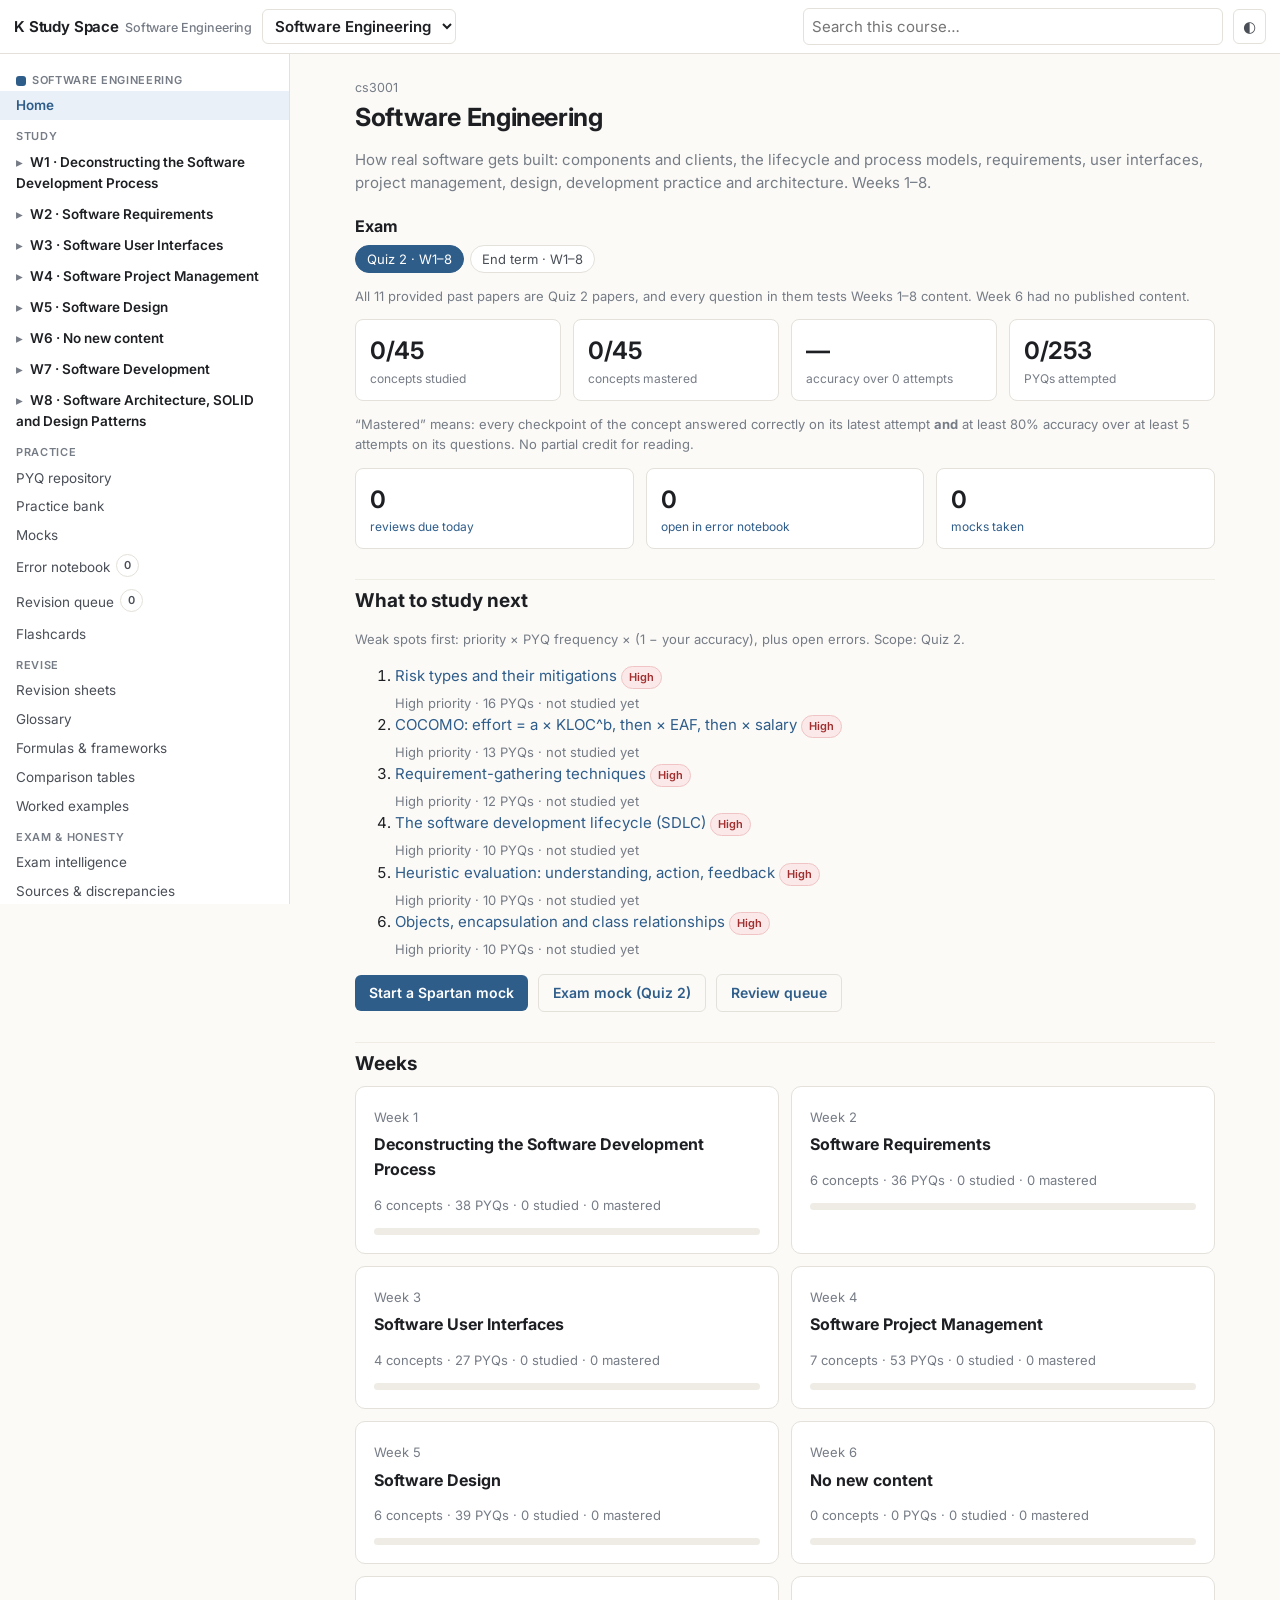
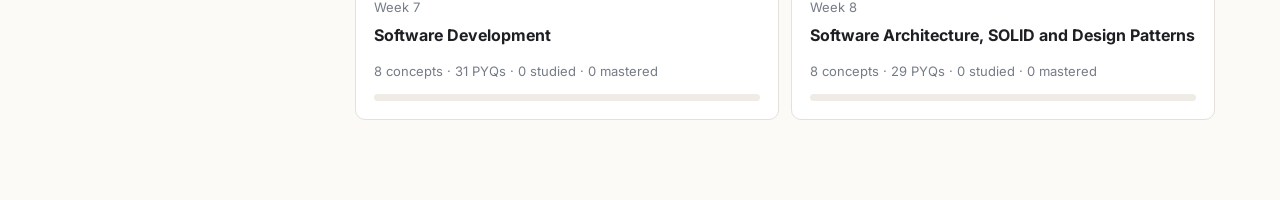
==== commit 8be749fd: "Software Engineering Week 8: architecture styles, SOLID, design patterns, design smells 8 concepts a" ====
--- a/public/index.html
+++ b/public/index.html
@@ -2796,6 +2796,355 @@
  ['Wrong line of code?', 'Fault.'], ['Observable wrong output?', 'Failure.'], ['Actual ≠ intended?', 'Error.'], ['Print statements everywhere?', 'Logging.'], ['Slow program, CPU/memory hot spots?', 'Profiling.'],
  ['From trigger forward?', 'Forward strategy.'], ['Closed third-party API, read docs?', 'Black-box debugging.'], ['LOC / LLOC / SLOC?', 'Raw metrics.'], ['CC rule?', 'if + elif + for + while + 1; never else.'], ['Min test cases?', '= cyclomatic complexity.'], ['Refactoring?', 'Same behaviour, better structure.']].forEach(([f, b]) => CARD(f, b, 7));
 
+/* ---- courses/cs3001/w8.js ---- */
+/* ===================== SE WEEK 8 — Software architecture ===================== */
+WEEK({ course: 'cs3001', n: 8, title: 'Software Architecture, SOLID and Design Patterns',
+  blurb: 'How a whole system is organised (client–server, pipe-and-filter, peer-to-peer, MVC; components and connectors), the five SOLID principles for class design, the design patterns that recur in the papers (Factory, Builder, Singleton; Adapter, Facade; Strategy, Observer, Iterator), and design smells as early warnings.',
+  topics: [
+    { title: '8.1 Architecture styles', cs: ['arch-styles', 'mvc'] },
+    { title: '8.2 SOLID principles', cs: ['solid', 'solid-isp-dip'] },
+    { title: '8.3 Design patterns', cs: ['patterns-creational', 'patterns-structural', 'patterns-behavioural'] },
+    { title: '8.4 Design smells', cs: ['design-smells'] }] });
+
+/* ---------------- 8.1 Architecture styles ---------------- */
+C({ id: 'arch-styles', week: 8, title: 'Architecture styles: client–server, pipe-and-filter, peer-to-peer, MVC', pri: 'High', prereq: ['design-outcomes'],
+  src: 'Revision notes W8 §8.1 · Study guide ch.8 §8.1 · PYQs 2023 T1 Q252, 2024 T1 Q30, 2025 T1 Q29, 2025 T2 Q142, 2025 T3 Q19, 2026 T1 Q22, 2026 T2 Q18',
+  oneLine: 'Find the coordinator. A central server answering requests → client–server. A chain where each stage’s output is the next stage’s input → pipe-and-filter. No central server, nodes share directly → peer-to-peer. Data, presentation and coordination separated → MVC.',
+  misShort: 'Choosing MVC or client–server for a compiler — a chain of transformations is pipe-and-filter.',
+  intu: R`<p>Three systems, three shapes.</p>
+<p><b>Netflix:</b> millions of phones send requests to Netflix’s servers, which answer. One centre, many clients → <b>client–server</b>.</p>
+<p><b>A compiler:</b> source code → lexer → parser → optimiser → code generator → executable. Each stage takes the previous stage’s output and passes its own output on, like water through a series of filters → <b>pipe-and-filter</b>.</p>
+<p><b>BitTorrent:</b> there is no central server holding the file; every user’s computer both downloads pieces and uploads pieces to others → <b>peer-to-peer</b>.</p>
+<p>The question in every paper: <b>where is the coordinator, and how does data flow?</b></p>`,
+  why: R`<ul><li>Seven papers. Pipe-and-filter four times (data filters, compilers ×2, photo editing); peer-to-peer three times (messaging, file sharing ×2).</li><li>Distractors are always the other three styles.</li></ul>`,
+  formal: M.def(M.lines([
+    '<b>Software architecture</b> — how a system’s software elements, the relations among them and their properties are organised. Decided early; expensive to change later.',
+    '<b>Architecture style</b> — a recurring, named pattern of how information flows between components.',
+    '<b>Client–server</b> — clients send requests; a central server processes them and responds (banking apps, Amazon).',
+    '<b>Pipe-and-filter</b> — data flows through a sequence of components (filters) connected by pipes; each transforms its input and passes the output on (compilers, image/video processing).',
+    '<b>Peer-to-peer</b> — distributed nodes share resources directly with each other; no central server (BitTorrent, blockchain).',
+    '<b>Model–view–controller</b> — separates data (model), presentation (view) and coordination (controller) — next concept.']))
+    + '<p><b>In words:</b> centre → client–server; chain → pipe-and-filter; no centre → P2P; three-way split of data, display and control → MVC.</p>',
+  vis: M.flow([{ t: 'Source code' }, { t: 'Lexical analysis' }, { t: 'Parsing' }, { t: 'Code generation' }, { t: 'Executable', hl: true }], { cap: 'Pipe-and-filter: each filter’s output is the next filter’s input (2026 T2 Q18).' })
+    + M.graph([{ id: 'S', t: 'Server', x: 170, y: 40, hl: true }, { id: 'a', t: 'Client', x: 60, y: 150 }, { id: 'b', t: 'Client', x: 170, y: 170 }, { id: 'c', t: 'Client', x: 280, y: 150 },
+      { id: 'p', t: 'Peer', x: 440, y: 40 }, { id: 'q', t: 'Peer', x: 590, y: 40 }, { id: 'r', t: 'Peer', x: 440, y: 160 }, { id: 's', t: 'Peer', x: 590, y: 160 }],
+      [{ a: 'a', b: 'S' }, { a: 'b', b: 'S' }, { a: 'c', b: 'S' }, { a: 'p', b: 'q' }, { a: 'p', b: 'r' }, { a: 'q', b: 's' }, { a: 'r', b: 's' }, { a: 'p', b: 's' }, { a: 'q', b: 'r' }],
+      { cap: 'Left: client–server (one centre). Right: peer-to-peer (every node talks to others directly).', label: 'client-server vs peer-to-peer' }),
+  ex: [
+    M.ex('Introductory', R`<p>A photo-editing application resizes, then filters, then compresses, then saves an image; each stage takes input from the previous one. Architecture?</p>`,
+      R`<p><b>Pipe-and-filter</b> (2026 T1 Q22). Same answer for data filters (2023 T1 Q252) and compilers (2025 T3 Q19, 2026 T2 Q18).</p><p><b>Now suppose</b> the photos were instead uploaded to a central server which applies the edits and sends them back. The overall system would be <b>client–server</b> — though the server’s internal processing could still be a pipeline.</p>`),
+    M.ex('Standard', R`<p>A file-sharing system lets users download from and upload to other users without any central server; each user shares part of their storage. Architecture?</p>`,
+      R`<p><b>Peer-to-peer</b> (2025 T2 Q142; also 2024 T1 Q30, 2025 T1 Q29). “Without a central server” is the giveaway.</p>`),
+    M.ex('Exam-level', R`<p>An online exam portal: students’ browsers send answers to the institute’s server, which grades and stores them. Inside the server, answer sheets pass through plagiarism check → auto-grading → result formatting. Name the style at each level.</p>`,
+      R`<p>System level: <b>client–server</b> (browsers request, central server responds). Inside the server: <b>pipe-and-filter</b> (a chain of transformations). Real systems mix styles; the question tells you which level it is asking about.</p>`)],
+  math: M.rule('<p><b>Central server answers requests → Client–server. Output → input chain → Pipe-and-filter. No central server, nodes share directly → Peer-to-peer. Data / display / coordination split → MVC.</b></p>')
+    + M.why([['Client–server for “without a central server”', 'the defining feature of client–server is the central server.'], ['MVC for a compiler', 'no user-facing views; it is a transformation chain.'], ['P2P for a sequence of stages', 'P2P is about who talks to whom, not stage order.']]),
+  conn: R`<p><b>At work:</b> web apps are client–server; data pipelines (ETL) are pipe-and-filter; blockchains are P2P; most web frameworks (Django, Rails) follow MVC.</p><p><b>Earlier:</b> components and interfaces (Week 5) are the pieces an architecture arranges.</p><p><b>Next:</b> MVC in detail; then class-level design with SOLID.</p>`,
+  mis: M.ul(['Client–server for P2P scenarios (2024 T1 Q30, 2025 T1 Q29).', 'MVC for pipe-and-filter (2025 T3 Q19).']),
+  exam: R`<p><b>Fast method:</b> underline “each stage passes output to the next” (pipe-and-filter), “without a central server” (P2P), “requests to a server” (client–server), “model/view/controller” or “coordinates views” (MVC).</p>`
+});
+Q({ cp: 'arch-styles', type: 'mcq', diff: 'easy', q: 'An ETL job reads raw logs, removes duplicates, converts timestamps, aggregates by hour and writes a report; each step feeds the next. Style?', opts: ['Client–server', 'Pipe-and-filter', 'Peer-to-peer', 'MVC'], ans: 1,
+  why: ['No central request/response.', 'Correct.', 'No.', 'No views.'], sol: 'Output → input chain.' });
+Q({ cp: 'arch-styles', type: 'mcq', diff: 'moderate', q: 'A cryptocurrency network keeps a copy of the ledger on every node, and nodes exchange transactions directly. Style?', opts: ['Client–server', 'Pipe-and-filter', 'Peer-to-peer', 'MVC'], ans: 2,
+  why: ['No central server.', 'No stage chain.', 'Correct.', 'No.'], sol: 'No central authority → P2P.' });
+Q({ cp: 'arch-styles', type: 'mcq', diff: 'moderate', q: 'Why is architecture decided early in a project?', opts: ['It is the easiest part to change later', 'It is expensive to change once the system is built on it', 'Testing requires it first', 'It is chosen by the framework automatically'], ans: 1,
+  why: ['The opposite.', 'Correct.', 'Not the reason.', 'No.'], sol: 'Changing structure later is costly.' });
+Q({ cp: 'arch-styles', type: 'short', diff: 'moderate', q: 'Name the four architecture styles in this course and give the one feature that identifies each in a scenario.',
+  model: '<p><b>Client–server:</b> clients send requests to a central server that responds. <b>Pipe-and-filter:</b> data passes through a chain of stages, each stage’s output being the next stage’s input. <b>Peer-to-peer:</b> no central server; nodes share resources directly. <b>MVC:</b> data (model), presentation (view) and coordination (controller) are separated.</p>' });
+
+C({ id: 'mvc', week: 8, title: 'MVC, components and connectors', pri: 'Medium', prereq: ['arch-styles'],
+  src: 'Revision notes W8 §8.2–8.3 · Study guide ch.8 §8.2',
+  oneLine: 'Model = data and business logic. View = what the user sees. Controller = receives user input, updates the model and coordinates views. Components do the work; connectors (function calls, REST APIs, message queues) carry information between them.',
+  misShort: 'Calling the part that coordinates GUI views the View — it is the Controller.',
+  intu: R`<p>Think of a seller portal. The product list, prices and stock live in the database — the <b>model</b>.</p>
+<p>The page the seller looks at, with tables and buttons, is the <b>view</b>.</p>
+<p>When the seller clicks “Update price”, something must take that click, change the model and refresh the right views. That coordinator is the <b>controller</b>.</p>
+<p>Zoom out: the portal, the payment service and the database are <b>components</b> (they do work). The REST calls and message queues between them are <b>connectors</b> (they carry information).</p>`,
+  why: R`<ul><li>MVC is always a distractor in the architecture questions; the graded assignments ask which MVC part coordinates views.</li></ul>`,
+  formal: M.def(M.lines([
+    '<b>Model</b> — manages data, business logic and the database (classes that mirror tables).',
+    '<b>View</b> — the presentation layer: GUI objects that display the model.',
+    '<b>Controller</b> — receives user commands, manipulates the model and coordinates the views.',
+    'Flow: user → controller → model ↔ database → view → user.',
+    '<b>Component</b> — a unit with well-defined functionality (client app, server, database, payment module).',
+    '<b>Connector</b> — code that transmits information between components and regulates their interaction (function calls, REST APIs, HTTP, message queues).',
+    '<b>Protocol</b> — the predefined rules for that interaction.']))
+    + '<p><b>In words:</b> Model = data, View = display, Controller = coordinator. Components work; connectors communicate.</p>',
+  vis: M.flow([{ t: 'User' }, { t: 'Controller', hl: true }, { t: 'Model', sub: '↔ database' }, { t: 'View' }, { t: 'User' }], { cap: 'MVC request flow.' }),
+  ex: [
+    M.ex('Introductory', R`<p>In an MVC seller portal, which part coordinates the GUI views on screen?</p>`, R`<p><b>Controller.</b></p><p><b>Now suppose</b> the question asked which part holds classes that mirror the database tables → <b>Model</b>.</p>`),
+    M.ex('Standard', R`<p>A mobile app calls the server’s <code>/orders</code> REST endpoint. Is the REST API a component or a connector?</p>`, R`<p><b>Connector</b> — it carries information between two components (app and server).</p>`),
+    M.ex('Exam-level', R`<p>Why does MVC make it easy to add a mobile app to an existing web portal?</p>`, R`<p>The model (data, business logic) is separate from views. A new mobile view (and its controller) reuses the same model, without changing business logic.</p>`)],
+  math: M.rule('<p><b>Model = data/logic. View = display. Controller = input + coordination. Component = work. Connector = communication.</b></p>')
+    + M.why([['View for “coordinates views”', 'the view displays; the controller coordinates.'], ['Database as a connector', 'a database is a component; the query call is the connector.']]),
+  conn: R`<p><b>At work:</b> Django calls it Model–Template–View; React front-ends talk to back-end models through REST connectors.</p><p><b>Earlier:</b> interfaces (Week 5) are how components communicate — connectors implement them.</p><p><b>Next:</b> SOLID principles for designing the classes inside each component.</p>`,
+  mis: M.ul(['View vs Controller.', 'Component vs connector.']),
+  exam: R`<p><b>Fast method:</b> data → model; screen → view; coordinates/handles input → controller.</p>`
+});
+Q({ cp: 'mvc', type: 'mcq', diff: 'easy', q: 'In MVC, which part manages data and business logic?', opts: ['Model', 'View', 'Controller', 'Connector'], ans: 0,
+  why: ['Correct.', 'Presentation.', 'Coordination.', 'Not an MVC part.'], sol: 'Model.' });
+Q({ cp: 'mvc', type: 'mcq', diff: 'moderate', q: 'A message queue that carries order events from the shop service to the warehouse service is a:', opts: ['Component', 'Connector', 'Model', 'View'], ans: 1,
+  why: ['It does not do business work itself.', 'Correct: it transmits information.', 'No.', 'No.'], sol: 'Carries information → connector.' });
+Q({ cp: 'mvc', type: 'mcq', diff: 'moderate', q: 'Which part receives the user’s click and decides which model update and view refresh happen?', opts: ['Model', 'View', 'Controller', 'Database'], ans: 2,
+  why: ['No.', 'It only displays.', 'Correct.', 'No.'], sol: 'Controller.' });
+Q({ cp: 'mvc', type: 'short', diff: 'easy', q: 'Explain the three parts of MVC and the difference between a component and a connector.',
+  model: '<p><b>Model:</b> data and business logic. <b>View:</b> presentation of the model to the user. <b>Controller:</b> receives user input, updates the model and coordinates views. A <b>component</b> performs a well-defined function (server, database); a <b>connector</b> transmits information between components (function call, REST API, message queue).</p>' });
+
+/* ---------------- 8.2 SOLID ---------------- */
+C({ id: 'solid', week: 8, title: 'SOLID: single responsibility, open–closed, Liskov substitution', pri: 'High', prereq: ['coupling-cohesion', 'class-relationships'],
+  src: 'Revision notes W8 §8.4 · Study guide ch.8 §8.3 · PYQs 2023 T1 Q253',
+  oneLine: 'S: one class, one reason to change. O: add new behaviour by extending, not by editing working code. L: a subclass must work wherever its base class is expected. (I and D in the next concept.)',
+  misShort: 'Calling a subclass that breaks when substituted an OCP violation — that is LSP.',
+  intu: R`<p>Five rules from Robert Martin for classes that stay easy to change.</p>
+<p><b>S — Single responsibility.</b> An <code>Invoice</code> class that calculates totals, prints PDFs, emails customers and saves to the database has four reasons to change. Split it.</p>
+<p><b>O — Open–closed.</b> To add UPI payments you open <code>Payment</code> and add another <code>if</code>. Every edit risks breaking cards and cash. Instead, add a new <code>UPIPayment</code> class: open for extension, closed for modification.</p>
+<p><b>L — Liskov substitution.</b> Code that works with a <code>Payment</code> should keep working when handed a <code>CardPayment</code>. If substituting the subclass causes errors, the hierarchy is wrong.</p>`,
+  why: R`<ul><li>2023 T1 Q253: “changing the object types from the derived class to the base class causes errors” → LSP.</li><li>SRP and OCP are the usual distractors in all SOLID questions.</li></ul>`,
+  formal: M.def(M.lines([
+    '<b>Single responsibility (SRP)</b> — every class has one responsibility, i.e. one reason to change.',
+    '<b>Open–closed (OCP)</b> — software entities are open for extension but closed for modification.',
+    '<b>Liskov substitution (LSP)</b> — objects of a derived class must be substitutable for objects of the base class without breaking correctness.',
+    '<b>Interface segregation (ISP)</b> and <b>dependency inversion (DIP)</b> — next concept.']))
+    + '<p><b>In words:</b> one job per class; extend, don’t edit; subclasses must behave like their parents.</p>',
+  vis: M.table(['Principle', 'Violation signature in a stem', 'Fix'], [['SRP', 'one class does many unrelated things', 'split into focused classes'], ['OCP', 'had to edit old, working code to add a new case', 'add a subclass / implementation'], ['LSP', 'substituting a derived object for the base breaks things', 'fix the hierarchy'], ['ISP', 'forced to implement methods it does not need', 'split the interface'], ['DIP', 'high-level class hard-wired to one concrete class', 'depend on an interface']], 'The five signatures. The last two are detailed in the next concept.'),
+  ex: [
+    M.ex('Introductory', R`<p>Classes <code>CashPayment</code>, <code>CardPayment</code> and <code>UPIPayment</code> derive from <code>Payment</code>. Changing object types from the derived class to the base class causes errors. Which principle is violated?</p>`,
+      R`<p><b>Liskov substitution</b> (2023 T1 Q253): derived and base objects are not interchangeable.</p><p><b>Now suppose</b> instead that adding <code>UPIPayment</code> required editing the existing <code>Payment.process()</code> method with a new <code>if</code>. That is an <b>open–closed</b> violation.</p>`),
+    M.ex('Standard', R`<p>A <code>Restaurant</code> class stores restaurant details and also manages every food item’s price, stock and description. Principle violated, and fix?</p>`, R`<p><b>SRP.</b> Split into <code>Restaurant</code> and <code>FoodItem</code>.</p>`),
+    M.ex('Exam-level', R`<p><code>EncryptedDocument</code> extends <code>Document</code>, but its <code>print()</code> throws an exception. Code that prints a list of documents crashes. Principle?</p>`, R`<p><b>LSP</b> — the subclass cannot stand in for the base class. Not ISP: there is no interface forcing irrelevant methods; the method exists in the base and the subclass breaks its contract.</p>`)],
+  math: M.rule('<p><b>S</b> one reason to change · <b>O</b> extend, don’t edit · <b>L</b> subclass substitutable for base.</p>')
+    + M.why([['OCP for “derived object substituted for base causes errors”', 'that is substitution → LSP.'], ['SRP for “had to edit old code”', 'editing to add a case → OCP.']]),
+  conn: R`<p><b>At work:</b> code review comments like “this class does too much” (SRP) and “add a strategy instead of another elif” (OCP).</p><p><b>Earlier:</b> high cohesion (Week 5) is SRP at module level; inheritance arrows (Week 5) are where LSP applies.</p><p><b>Next:</b> ISP and DIP, the most-asked pair.</p>`,
+  mis: M.ul(['OCP vs LSP (2023 T1 Q253).']),
+  exam: R`<p><b>Fast method:</b> look for the verb — “does too much” (S), “had to modify” (O), “substituting breaks” (L), “forced to implement” (I), “depends on concrete class / refined to an interface” (D).</p>`
+});
+Q({ cp: 'solid', type: 'mcq', diff: 'easy', q: 'A <code>Report</code> class computes statistics, formats HTML, emails it and archives it to disk. Which principle is violated?', opts: ['Single responsibility', 'Open–closed', 'Liskov substitution', 'Dependency inversion'], ans: 0,
+  why: ['Correct: four reasons to change.', 'No editing for a new case is described.', 'No substitution.', 'No concrete dependency described.'], sol: 'Many jobs → SRP.' });
+Q({ cp: 'solid', type: 'mcq', diff: 'moderate', q: 'Every new shipping carrier requires adding another <code>elif carrier == ...</code> inside the tested <code>ShippingCost.calculate()</code>. Principle violated?', opts: ['SRP', 'OCP', 'LSP', 'ISP'], ans: 1,
+  why: ['The class has one job.', 'Correct: modification instead of extension.', 'No subclass substitution.', 'No interface forcing methods.'], sol: 'Editing working code for a new case → OCP.' });
+Q({ cp: 'solid', type: 'mcq', diff: 'moderate', q: '<code>Penguin</code> extends <code>Bird</code>, and <code>Bird.fly()</code> is overridden to raise an error. A function that makes a list of birds fly crashes on penguins. Principle violated?', opts: ['LSP', 'OCP', 'SRP', 'DIP'], ans: 0,
+  why: ['Correct.', 'No.', 'No.', 'No.'], sol: 'Subclass not substitutable → LSP.' });
+Q({ cp: 'solid', type: 'short', diff: 'moderate', q: 'State SRP, OCP and LSP, each with a one-line example of a violation.',
+  model: '<p><b>SRP:</b> a class should have one reason to change — violated by an Invoice class that calculates, prints and emails. <b>OCP:</b> open for extension, closed for modification — violated when adding UPI requires editing the Payment class. <b>LSP:</b> a derived object must be usable wherever the base is — violated when EncryptedDocument.print() throws while Document.print() works.</p>' });
+
+C({ id: 'solid-isp-dip', week: 8, title: 'Interface segregation and dependency inversion', pri: 'High', prereq: ['solid'],
+  src: 'Revision notes W8 §8.4 · Study guide ch.8 §8.3 · PYQs 2023 T2 Q18, 2024 T1 Q40, 2024 T2 Q19, 2024 T3 Q13, 2025 T1 Q36, 2025 T2 Q143, 2025 T3 Q20, 2026 T1 Q24, 2026 T2 Q19',
+  oneLine: 'ISP: no class should be forced to implement methods it does not need — split fat interfaces. DIP: high-level classes should depend on an abstraction (interface), not on a concrete class — the refined design inserts an interface between them.',
+  misShort: 'Seeing “interface” in a refined class diagram and answering ISP — when a concrete class is replaced by an interface the answer is DIP.',
+  intu: R`<p><b>ISP.</b> A delivery interface demands <code>packageOrder()</code>, <code>bookDeliveryPartner()</code> and <code>deliver()</code>. Gift coupons are digital: nothing to package, no partner to book. Yet the digital-delivery class must still write those methods, doing nothing. The interface is too fat. Split it into a physical-delivery interface and a digital-delivery interface.</p>
+<p><b>DIP.</b> <code>DeviceManager</code> talks directly to <code>BulbController</code>. To control fans and ACs you would have to change <code>DeviceManager</code>. Instead, make <code>DeviceManager</code> talk to a <code>Controller</code> interface; bulbs, fans and ACs each implement it. The high-level class now depends on an abstraction.</p>`,
+  why: R`<ul><li>Nine papers — the most-asked Week 8 idea. ISP seven times (delivery interfaces, smart devices, e-books); DIP twice, both with “before/after” class diagrams.</li></ul>`,
+  formal: M.def(M.lines([
+    '<b>Interface segregation (ISP)</b> — clients should not be forced to depend on (implement) methods they do not use. Prefer several small, specific interfaces over one large one.',
+    '<b>Dependency inversion (DIP)</b> — high-level modules should not depend on low-level modules; both should depend on abstractions. Concretely: a class refers to an interface, and concrete classes implement it.',
+    'ISP advantage: each implementer provides only the methods relevant to it — no meaningless (empty) implementations.',
+    'DIP advantage: new concrete classes (FanController, PurchasedComponent) can be added without changing the high-level class.']))
+    + '<p><b>In words:</b> ISP = thin interfaces; DIP = depend on the interface, not the concrete class.</p>',
+  vis: M.uml([{ id: 'D', name: 'DeviceManager', ops: ['+ addDevMgr()', '+ removeDevMgr()'], x: 0, y: 10 }, { id: 'C', name: 'Controller «interface»', ops: ['+ switch_on()', '+ switch_off()'], x: 280, y: 10 },
+      { id: 'B', name: 'BulbController', x: 150, y: 170, compact: 1 }, { id: 'F', name: 'FanController', x: 300, y: 170, compact: 1 }, { id: 'A', name: 'ACController', x: 450, y: 170, compact: 1 }],
+      [{ a: 'D', b: 'C', k: 'assoc' }, { a: 'B', b: 'C', k: 'inh' }, { a: 'F', b: 'C', k: 'inh' }, { a: 'A', b: 'C', k: 'inh' }])
+    + '<div class="mcap">DIP (2024 T1 Q40): DeviceManager depends on the Controller abstraction; each device implements it.</div>',
+  ex: [
+    M.ex('Introductory', R`<p>An online gift store’s <code>DeliveryProcessing</code> interface has <code>packageOrder()</code>, <code>notifyCustomer()</code>, <code>bookDeliveryPartner()</code>, <code>deliver()</code>. Digital gift items must implement methods that are irrelevant to them. Which principle is missing?</p>`,
+      R`<p><b>Interface segregation</b> (2024 T3 Q13; same idea in 2024 T2 Q19, 2025 T2 Q143, 2026 T1 Q24, 2026 T2 Q19, and with smart devices in 2025 T1 Q36).</p><p><b>Now suppose</b> the question asked for the <i>advantage</i> of applying ISP: each class implements only the methods relevant to its delivery type, avoiding meaningless implementations (2025 T3 Q20).</p>`),
+    M.ex('Standard', R`<p>Initially <code>DeviceManager → BulbController</code>. Refined: <code>DeviceManager → Controller «interface»</code>, implemented by BulbController, FanController, ACController. Principle considered?</p>`,
+      R`<p><b>Dependency inversion</b> (2024 T1 Q40). The high-level class now depends on an abstraction. Not ISP — no class is forced to implement irrelevant methods; not OCP, though extension is the benefit.</p>`),
+    M.ex('Exam-level', R`<p><code>Producer → ManufacturedComponent</code> is refined to <code>Producer → Component «interface»</code>, implemented by <code>ManufacturedComponent</code> and the new <code>PurchasedComponent</code>. Principle?</p>`,
+      R`<p><b>Dependency inversion</b> (2023 T2 Q18). Same shape as Q40: a concrete dependency replaced by an interface.</p><p>Why not OCP? OCP is the outcome (new kinds added without editing Producer), but the refinement itself — inserting an abstraction the high-level class depends on — is DIP, and that is the key.</p>`)],
+  math: M.rule('<p><b>“Forced to implement irrelevant / empty methods” → ISP. “Concrete class replaced by an interface the high-level class depends on” → DIP.</b></p>')
+    + M.why([['ISP for the before/after interface diagrams', 'nothing is forced on anyone; a dependency is redirected → DIP.'], ['LSP for e-books implementing packItem()', 'no substitution failure; the interface is too wide → ISP.'], ['OCP for DIP diagrams', 'extension is the benefit, but the key is DIP.']]),
+  conn: R`<p><b>At work:</b> dependency injection frameworks (Spring) are built around DIP; small role interfaces (Python protocols, Java interfaces) apply ISP.</p><p><b>Earlier:</b> low coupling (Week 5) — DIP reduces coupling to concrete classes.</p><p><b>Next:</b> design patterns, many of which apply these principles.</p>`,
+  mis: M.ul(['ISP for DIP diagrams (2023 T2 Q18, 2024 T1 Q40).', 'LSP or OCP for fat interfaces (2024 T2 Q19).', 'Option 1 of 2025 T3 Q20 (“forced to implement all methods, ensuring consistency”) — that describes the problem, not the advantage.']),
+  exam: R`<p><b>Fast method:</b> if the stem lists interface methods and says some class “must implement” ones it does not need → ISP. If the stem shows a before/after diagram where an «interface» is inserted between two classes → DIP.</p>`
+});
+Q({ cp: 'solid-isp-dip', type: 'mcq', diff: 'easy', q: 'A <code>Printer</code> interface has <code>print()</code>, <code>scan()</code>, <code>fax()</code>. A basic printer class must implement <code>scan()</code> and <code>fax()</code> as empty methods. Principle violated?', opts: ['ISP', 'DIP', 'LSP', 'SRP'], ans: 0,
+  why: ['Correct.', 'No concrete dependency issue.', 'No substitution described.', 'The class has one job.'], sol: 'Forced empty methods → ISP.' });
+Q({ cp: 'solid-isp-dip', type: 'mcq', diff: 'moderate', q: '<code>Order</code> creates and calls <code>StripePayment</code> directly. The refined design has <code>Order</code> use a <code>PaymentGateway</code> interface implemented by Stripe, PayPal and UPI classes. Principle applied?', opts: ['ISP', 'DIP', 'SRP', 'LSP'], ans: 1,
+  why: ['No class is forced to implement extra methods.', 'Correct.', 'No.', 'No.'], sol: 'Depend on abstraction → DIP.' });
+Q({ cp: 'solid-isp-dip', type: 'mcq', diff: 'moderate', q: 'What is the fix for an ISP violation?', opts: ['Merge all interfaces into one', 'Split the large interface into smaller, client-specific interfaces', 'Make every method static', 'Remove inheritance'], ans: 1,
+  why: ['The opposite.', 'Correct.', 'No.', 'No.'], sol: 'Thin interfaces.' });
+Q({ cp: 'solid-isp-dip', type: 'short', diff: 'moderate', q: 'How do you tell an ISP question from a DIP question in an exam stem? Give one example of each.',
+  model: '<p><b>ISP:</b> the stem says a class is forced to implement interface methods that are irrelevant to it — e.g. an e-book processor forced to implement <code>packItem()</code> and <code>shipItem()</code>. <b>DIP:</b> the stem shows a high-level class that depended on a concrete class being refined to depend on an interface, with concrete classes implementing it — e.g. DeviceManager → Controller interface ← Bulb/Fan/AC controllers.</p>' });
+
+/* ---------------- 8.3 Patterns ---------------- */
+C({ id: 'patterns-creational', week: 8, title: 'Creational patterns: Factory, Builder, Singleton', pri: 'High', prereq: ['solid'],
+  src: 'Revision notes W8 §8.5 · Study guide ch.8 §8.4 · PYQs 2023 T3 Q195, 2023 T3 Q196, 2024 T2 Q20, 2024 T3 Q15, 2025 T3 Q21',
+  oneLine: 'Creational patterns are about creating objects. Factory: create objects without exposing which concrete class is built. Builder: build a complex object step by step — the fix for telescoping constructors (many optional fields). Singleton: exactly one instance.',
+  misShort: 'Choosing Factory for “many optional fields / many constructors” — that is Builder.',
+  intu: R`<p>A design pattern is a proven, reusable template for a recurring design problem — not finished code.</p>
+<p><b>Builder.</b> An <code>Applicant</code> has 3 mandatory fields and 10 optional ones. Writing a constructor for every combination gives dozens of constructors — “telescoping constructors”. A builder lets you write <code>ApplicantBuilder(name, phone, email).experience(3).pan("…").build()</code>: one step at a time, only the fields you need.</p>
+<p><b>Factory.</b> <code>VehicleFactory.create("bike")</code> returns the right object; the caller never writes <code>new Bike()</code>.</p>
+<p><b>Singleton.</b> One logger, one configuration manager for the whole app.</p>`,
+  why: R`<ul><li>Builder is keyed four times (2023 T3 Q196, 2024 T2 Q20, 2024 T3 Q15, 2025 T3 Q21) — always the telescoping-constructor story.</li><li>2023 T3 Q195: creational = Singleton, Factory Method.</li></ul>`,
+  formal: M.def(M.lines([
+    '<b>Design pattern</b> — a description of communicating objects and classes customised to solve a general, recurring design problem in a context. A template, not code; every pattern has a cost.',
+    '<b>Three families:</b> creational (object creation), structural (composing classes/objects), behavioural (interaction and responsibility).',
+    '<b>Factory</b> — creates objects without exposing creation logic; the caller asks for a type. Pros: centralised creation, loose coupling, SRP + OCP.',
+    '<b>Builder</b> — constructs a complex object step by step; avoids telescoping constructors when there are many optional fields. Pros: readable, SRP.',
+    '<b>Singleton</b> — ensures only one instance exists, with global access (private constructor, static instance): logger, config, connection pool.']))
+    + '<p><b>In words:</b> Factory picks what to build; Builder assembles it piece by piece; Singleton guarantees there is only one.</p>',
+  vis: M.uml([{ id: 'C', name: 'Course', attrs: ['- course_id', '- course_name', '- instructor', '- course_ta', '- duration'], ops: ['+ Course(CourseCreator c)'], x: 0, y: 10 },
+      { id: 'B', name: 'CourseCreator', attrs: ['- course_id', '- course_name', '- …'], ops: ['+ CourseCreator(id, name, instr)', '+ Course_TA(ta)', '+ Duration(d)', '+ build(): Course'], x: 300, y: 10 }],
+      [{ a: 'B', b: 'C', k: 'dep' }])
+    + '<div class="mcap">Builder (2024 T2 Q20): four telescoping constructors are replaced by a builder with one method per optional field and build().</div>',
+  ex: [
+    M.ex('Introductory', R`<p>A <code>Book</code> class has mandatory ISBN, title, cost and optional author, year, description. Multiple constructors lead to telescoping constructors. Pattern?</p>`,
+      R`<p><b>Builder</b> (2025 T3 Q21; same story with Employee TA/HRA in 2023 T3 Q196 and Applicant in 2024 T3 Q15).</p><p><b>Now suppose</b> the problem were instead “the client should not decide whether to create a PDFBook or an EPUBBook object”. That is about which class to instantiate → <b>Factory</b>.</p>`),
+    M.ex('Standard', R`<p>Select the creational patterns: Singleton, Factory Method, Adapter, Decorator, Observer.</p>`,
+      R`<p><b>Singleton, Factory Method</b> (2023 T3 Q195). Adapter and Decorator are structural; Observer is behavioural.</p>`),
+    M.ex('Exam-level', R`<p>A logging module must write to one shared file from every part of the app; two logger objects would interleave lines. Pattern, and its key implementation traits?</p>`,
+      R`<p><b>Singleton</b>: private constructor, one static instance, a global access method (e.g. <code>Logger.get()</code>).</p>`)],
+  math: M.rule('<p><b>Many optional fields / telescoping constructors → Builder. Hide which concrete class is created → Factory. Exactly one instance → Singleton.</b> All three are creational.</p>')
+    + M.why([['Factory for telescoping constructors', 'Factory chooses a class; it does not solve optional-field combinations.'], ['Facade for Builder diagrams', 'Facade simplifies a subsystem; Builder constructs one object.'], ['Adapter as creational', 'it is structural.']]),
+  conn: R`<p><b>At work:</b> Python’s <code>logging.getLogger()</code> behaves like a singleton per name; ORMs and HTTP clients use builder-style chaining.</p><p><b>Earlier:</b> SRP and OCP — Factory and Builder both apply them.</p><p><b>Next:</b> structural patterns (Adapter, Facade).</p>`,
+  mis: M.ul(['Factory for Builder (all four Builder PYQs).', 'Adapter/Decorator as creational (2023 T3 Q195).']),
+  exam: R`<p><b>Fast method:</b> “mandatory + optional fields”, “many constructors”, “telescoping” → Builder, every time.</p>`
+});
+Q({ cp: 'patterns-creational', type: 'mcq', diff: 'easy', q: 'A pizza order has a mandatory size and up to 15 optional toppings and extras. To avoid dozens of constructors, use:', opts: ['Builder', 'Factory', 'Adapter', 'Observer'], ans: 0,
+  why: ['Correct.', 'Factory chooses a class.', 'Structural.', 'Behavioural.'], sol: 'Optional fields → Builder.' });
+Q({ cp: 'patterns-creational', type: 'mcq', diff: 'moderate', q: 'A courier app calls <code>CourierFactory.get("bluedart")</code> and receives a BlueDart object without knowing its class. Pattern?', opts: ['Factory', 'Builder', 'Singleton', 'Facade'], ans: 0,
+  why: ['Correct.', 'No step-by-step construction.', 'Not about one instance.', 'Not hiding a multi-step subsystem.'], sol: 'Hide which class is created → Factory.' });
+Q({ cp: 'patterns-creational', type: 'msq', diff: 'moderate', q: 'Select ALL creational patterns.', opts: ['Builder', 'Singleton', 'Facade', 'Strategy', 'Factory'], ans: [0, 1, 4],
+  why: ['Creational.', 'Creational.', 'Structural.', 'Behavioural.', 'Creational.'], sol: 'Factory, Builder, Singleton.' });
+Q({ cp: 'patterns-creational', type: 'short', diff: 'moderate', q: 'What is the telescoping-constructor problem and how does the Builder pattern solve it?',
+  model: '<p>When a class has a few mandatory and many optional fields, you end up writing a constructor for each combination, each calling the next with more arguments — many hard-to-read constructors. Builder replaces them with a builder object: start with the mandatory fields, set only the optional fields you need with one method each, then call <code>build()</code> to get the finished object.</p>' });
+
+C({ id: 'patterns-structural', week: 8, title: 'Structural patterns: Adapter and Facade', pri: 'High', prereq: ['patterns-creational'],
+  src: 'Revision notes W8 §8.5 · Study guide ch.8 §8.4 · PYQs 2023 T1 Q254, 2023 T2 Q12, 2024 T1 Q27, 2025 T1 Q35, 2025 T2 Q144, 2026 T1 Q23, 2026 T2 Q8',
+  oneLine: 'Adapter: a converter class that makes two incompatible interfaces work together (XML ↔ JSON, EUR → USD, sensor format). Facade: one simple method that hides and orchestrates a multi-step subsystem (publishCourse(), placeOrder(), performAdmission()).',
+  misShort: 'Choosing Facade for a format converter — conversion between incompatible formats is Adapter.',
+  intu: R`<p>Two kinds of “making things simpler”.</p>
+<p><b>Adapter.</b> Your laptop charger has a US plug; the wall socket is Indian. A travel adapter converts one shape to the other. In code: the dashboard speaks JSON, the database speaks XML; a <code>FormatConverter</code> sits between them and translates.</p>
+<p><b>Facade.</b> Placing an order means: create the order, notify the seller, call packaging, call delivery — in the right order, handling errors. Instead of every client doing all four, an <code>OrderService.placeOrder()</code> does them all behind one call. The building’s front face (façade) hides the rooms behind.</p>`,
+  why: R`<ul><li>Seven papers. Adapter four times (invoice format, sensor format, XML/JSON, currencies); Facade three times (course publishing, order placement, university admission).</li></ul>`,
+  formal: M.def(M.lines([
+    '<b>Structural patterns</b> — concern how classes and objects are composed: Adapter, Facade, Composite, Decorator.',
+    '<b>Adapter</b> — converts the interface of a class into another interface clients expect, so that incompatible classes can work together. Pros: SRP, OCP. Con: extra complexity.',
+    '<b>Facade</b> — provides one simplified interface to a complex subsystem, coordinating its parts. Pros: isolates clients from complexity. Con: the facade can become tightly coupled and hard to maintain.']))
+    + '<p><b>In words:</b> Adapter translates a mismatch; Facade hides many steps behind one call.</p>',
+  vis: M.uml([{ id: 'D', name: 'DashBoard', ops: ['+ display(s: JSON)', '+ sendQuery(s): JSON'], x: 0, y: 170 }, { id: 'F', name: 'FormatConverter', ops: ['+ convertJSON(s: JSON): XML', '+ convertXML(s: XML): JSON'], x: 280, y: 170 },
+      { id: 'X', name: 'DBAccess', attrs: ['- conStr'], ops: ['+ query(s): XML'], x: 300, y: 0 }],
+      [{ a: 'D', b: 'F', k: 'assoc' }, { a: 'F', b: 'X', k: 'assoc' }])
+    + '<div class="mcap">Adapter (2024 T1 Q27): FormatConverter translates between the JSON the dashboard understands and the XML the database returns.</div>',
+  ex: [
+    M.ex('Introductory', R`<p>An e-commerce <code>PaymentProcessor</code> accepts only USD, but gateways return amounts in EUR and INR. Pattern?</p>`,
+      R`<p><b>Adapter</b> (2025 T1 Q35): a converter makes the incompatible currencies usable.</p><p><b>Now suppose</b> the stem said “every checkout must call fraud check, currency conversion, gateway charge and receipt email in order, so a <code>CheckoutService.pay()</code> was created to do all four”. One call hiding many steps → <b>Facade</b>.</p>`),
+    M.ex('Standard', R`<p>A startup creates <code>CoursePublisher.publishCourse(course)</code>, which verifies the instructor, checks plagiarism, converts videos and updates the catalogue in the right order. Pattern?</p>`,
+      R`<p><b>Facade</b> (2025 T2 Q144; also 2026 T1 Q23 <code>OrderService.placeOrder()</code> and 2026 T2 Q8 <code>UniversityPortal.performAdmission()</code>).</p>`),
+    M.ex('Exam-level', R`<p>A smartwatch’s AI app cannot interpret the data format of its biomedical sensors; the designer adds <code>FormatConverter</code>. Why Adapter and not Facade?</p>`,
+      R`<p><b>Adapter</b> (2023 T2 Q12). The problem is an <i>interface mismatch</i> (formats), not a <i>complex multi-step subsystem</i>. Facade would hide many steps; here one thing is being translated.</p>`)],
+  math: M.rule('<p><b>Incompatible format / interface / currency + converter → Adapter. One simple method that internally performs many subsystem steps in order → Facade.</b></p>')
+    + M.why([['Facade for a converter', 'no multi-step subsystem is being hidden.'], ['Adapter for publishCourse()', 'nothing is incompatible; many steps are orchestrated.'], ['Builder for a single orchestrating method', 'Builder constructs one object step by step, called by the client.']]),
+  conn: R`<p><b>At work:</b> SDK wrappers around legacy APIs are adapters; “service layer” methods like <code>checkout()</code> are facades.</p><p><b>Earlier:</b> interfaces (Week 5); low coupling — clients depend only on the facade.</p><p><b>Next:</b> behavioural patterns.</p>`,
+  mis: M.ul(['Facade for Adapter stems (2023 T1 Q254 option 2).', 'Builder or Adapter for Facade stems (2026 T1 Q23).']),
+  exam: R`<p><b>Fast method:</b> “not compatible”, “converts the format”, “different currencies” → Adapter. “Simple method … internally … in the correct order” → Facade.</p>`
+});
+Q({ cp: 'patterns-structural', type: 'mcq', diff: 'easy', q: 'A temperature sensor reports °C; the cooling unit’s controller accepts only °F. A <code>CelsiusToFahrenheit</code> class is inserted between them. Pattern?', opts: ['Adapter', 'Facade', 'Builder', 'Strategy'], ans: 0,
+  why: ['Correct.', 'No multi-step subsystem.', 'No.', 'No.'], sol: 'Incompatible format → Adapter.' });
+Q({ cp: 'patterns-structural', type: 'mcq', diff: 'moderate', q: 'A <code>HomeTheatre.watchMovie()</code> method turns on the projector, dims the lights, starts the sound system and plays the film. Pattern?', opts: ['Facade', 'Adapter', 'Observer', 'Factory'], ans: 0,
+  why: ['Correct.', 'Nothing is incompatible.', 'No subscriptions.', 'No creation.'], sol: 'One call hides many steps → Facade.' });
+Q({ cp: 'patterns-structural', type: 'mcq', diff: 'moderate', q: 'A known disadvantage of the Facade pattern is:', opts: ['It cannot call more than one class', 'The facade can become tightly coupled to the subsystem and hard to maintain', 'It always duplicates data', 'It requires a singleton'], ans: 1,
+  why: ['No.', 'Correct.', 'No.', 'No.'], sol: 'Facade coupling cost.' });
+Q({ cp: 'patterns-structural', type: 'short', diff: 'moderate', q: 'Adapter and Facade both “simplify”. Explain the difference with one example each.',
+  model: '<p><b>Adapter</b> translates between two incompatible interfaces so they can work together — e.g. a FormatConverter between an XML database and a JSON dashboard. <b>Facade</b> hides a complex, multi-step subsystem behind one simple method — e.g. <code>placeOrder()</code> creating the order, notifying the seller, packaging and delivering in order.</p>' });
+
+C({ id: 'patterns-behavioural', week: 8, title: 'Behavioural patterns: Strategy, Observer, Iterator', pri: 'Supporting', prereq: ['patterns-structural'],
+  src: 'Revision notes W8 §8.5 · Study guide ch.8 §8.4',
+  oneLine: 'Strategy: interchangeable algorithms behind one interface, chosen at run time (payment methods, sort algorithms). Observer: a subject notifies all its subscribers on change. Iterator: traverse a collection with next() without exposing its internals.',
+  misShort: 'Choosing Strategy for “notify all subscribers” — that is Observer.',
+  intu: R`<p><b>Strategy.</b> Checkout supports cash, card, UPI, wallet. Instead of a long <code>if/elif</code>, each is a class implementing <code>PaymentStrategy.pay()</code>; checkout just calls whichever one the user picked.</p>
+<p><b>Observer.</b> A YouTube channel uploads a video; every subscriber is notified automatically. The channel (subject) keeps a list of observers and calls them on change.</p>
+<p><b>Iterator.</b> You walk through a playlist with <code>next()</code> without knowing whether it is stored as a list, a tree or a database cursor.</p>`,
+  why: R`<ul><li>Strategy is a distractor in Adapter and Facade questions; Observer appears in 2023 T3 Q195 as a non-creational option. Graded assignments test all three.</li></ul>`,
+  formal: M.def(M.lines([
+    '<b>Behavioural patterns</b> — concern interaction and distribution of responsibility between objects.',
+    '<b>Strategy</b> — define a family of algorithms in separate interchangeable classes; select one at run time. Pros: OCP, no large if-else. Con: overkill for few algorithms.',
+    '<b>Observer</b> — a subject maintains a list of observers and notifies them automatically when its state changes (publish/subscribe).',
+    '<b>Iterator</b> — an object that traverses a collection (<code>hasNext()</code>, <code>next()</code>) without exposing its internal structure.']))
+    + '<p><b>In words:</b> swap the algorithm; notify the many; walk the collection.</p>',
+  vis: M.table(['Pattern', 'Family', 'One-liner', 'Stem keyword'], [['Factory', 'Creational', 'creates objects', 'avoid direct object creation'], ['Builder', 'Creational', 'step-by-step construction', 'optional fields, telescoping'], ['Singleton', 'Creational', 'one instance', 'only one logger/config'], ['Adapter', 'Structural', 'compatibility', 'incompatible format, converter'], ['Facade', 'Structural', 'one entry point', 'one method does all steps'], ['Strategy', 'Behavioural', 'swap algorithms', 'interchangeable methods at run time'], ['Observer', 'Behavioural', 'one notifies many', 'subscribe, notify'], ['Iterator', 'Behavioural', 'traverse', 'next(), hasNext()']], 'All eight patterns on one page.'),
+  ex: [
+    M.ex('Introductory', R`<p>A navigation app lets users choose fastest, shortest or toll-free routing; each is a separate class implementing <code>RouteStrategy</code>. Pattern?</p>`, R`<p><b>Strategy.</b></p><p><b>Now suppose</b> the app instead pushes a traffic alert to every user who follows a road. Subscribers notified on change → <b>Observer</b>.</p>`),
+    M.ex('Standard', R`<p>When a seller lists a new product, every buyer who follows that seller gets a notification. Pattern?</p>`, R`<p><b>Observer.</b></p>`),
+    M.ex('Exam-level', R`<p>A team replaces a 12-branch <code>if/elif</code> over compression formats with one class per format behind a <code>Compressor</code> interface. Which pattern, and which SOLID principle does it support?</p>`, R`<p><b>Strategy</b>, supporting <b>OCP</b>: adding a 13th format means adding a class, not editing the dispatcher.</p>`)],
+  math: M.rule('<p><b>Interchangeable algorithms → Strategy. Subscribers notified → Observer. next()/hasNext() → Iterator.</b></p>')
+    + M.why([['Strategy for subscribe/notify', 'Observer.'], ['Observer as creational', 'behavioural.']]),
+  conn: R`<p><b>At work:</b> event listeners in JavaScript are Observer; Python’s <code>for</code> loop uses the iterator protocol; sort key functions are a light Strategy.</p><p><b>Earlier:</b> OCP and DIP.</p><p><b>Next:</b> design smells — what happens when principles are ignored.</p>`,
+  mis: M.ul(['Strategy vs Observer.', 'Strategy as a distractor for Adapter/Facade (2023 T1 Q254, 2025 T2 Q144).']),
+  exam: R`<p><b>Fast method:</b> “choose at run time among methods” → Strategy; “notify / subscribers” → Observer; “traverse / next” → Iterator.</p>`
+});
+Q({ cp: 'patterns-behavioural', type: 'mcq', diff: 'easy', q: 'A stock-price service notifies every registered dashboard whenever a price changes. Pattern?', opts: ['Observer', 'Strategy', 'Iterator', 'Builder'], ans: 0,
+  why: ['Correct.', 'No.', 'No.', 'No.'], sol: 'Notify subscribers → Observer.' });
+Q({ cp: 'patterns-behavioural', type: 'mcq', diff: 'moderate', q: 'A checkout supports Cash, Card, UPI and Wallet; each is a class implementing <code>pay()</code>, chosen at run time. Pattern?', opts: ['Strategy', 'Facade', 'Adapter', 'Singleton'], ans: 0,
+  why: ['Correct.', 'Not hiding a subsystem.', 'No incompatibility.', 'No.'], sol: 'Interchangeable algorithms → Strategy.' });
+Q({ cp: 'patterns-behavioural', type: 'mcq', diff: 'moderate', q: 'Which pattern family does Iterator belong to?', opts: ['Creational', 'Structural', 'Behavioural', 'Architectural'], ans: 2,
+  why: ['No.', 'No.', 'Correct.', 'Not a pattern family here.'], sol: 'Behavioural.' });
+Q({ cp: 'patterns-behavioural', type: 'short', diff: 'easy', q: 'Name the three pattern families with two examples each.',
+  model: '<p><b>Creational</b> (object creation): Factory, Builder, Singleton. <b>Structural</b> (composing classes/objects): Adapter, Facade (also Composite, Decorator). <b>Behavioural</b> (interaction and responsibilities): Strategy, Observer (also Iterator, Command).</p>' });
+
+/* ---------------- 8.4 Design smells ---------------- */
+C({ id: 'design-smells', week: 8, title: 'Design smells and anti-patterns', pri: 'Supporting', prereq: ['clean-code', 'solid'],
+  src: 'Revision notes W8 §8.6 · Study guide ch.8 §8.5',
+  oneLine: 'A design smell is a warning sign that a design is heading toward an anti-pattern (a bad, recurring, avoidable solution). Not a bug and not a compilation error; it signals that refactoring is needed. SOLID helps avoid smells; patterns are proven solutions.',
+  misShort: 'Treating a design smell as a bug or a compile error.',
+  intu: R`<p>A kitchen can still cook with a leaking tap. But the leak tells you trouble is coming.</p>
+<p>A design smell is the leak: a class that every change touches, a giant interface, copy-pasted logic. The program still works — but changes are getting harder and riskier.</p>
+<p>The cure is <b>refactoring</b>: moving code between classes, creating or removing classes — guided by SOLID, often ending in a known pattern.</p>`,
+  why: R`<ul><li>Graded-assignment topic and the end-term link between Weeks 7 and 8; no Quiz 2 PYQ yet.</li></ul>`,
+  formal: M.def(M.lines([
+    '<b>Anti-pattern</b> — a commonly used solution to a recurring problem that is ineffective and should be avoided.',
+    '<b>Design smell</b> — a structure in the design that indicates violation of fundamental design principles and is heading toward an anti-pattern. Not a bug; does not stop compilation.',
+    'Signals: refactoring is needed; the design is becoming difficult to change; future maintenance problems.',
+    'Relations: patterns = proven solutions; smells = warning signs; SOLID = guidelines that prevent smells; refactoring = the remedy.']))
+    + '<p><b>In words:</b> patterns are good habits, smells are early warnings, refactoring is the cure.</p>',
+  vis: M.flow([{ t: 'Design smell', sub: 'warning sign' }, { t: 'Refactor', sub: 'guided by SOLID' }, { t: 'Pattern', sub: 'proven solution', hl: true }], { cap: 'Smell → refactor → (often) a pattern.' }),
+  ex: [
+    M.ex('Introductory', R`<p>Is a design smell a bug?</p>`, R`<p>No. The code can be correct and compile. A smell warns that the design will make future change costly.</p><p><b>Now suppose</b> the program crashes on some input. That is a failure caused by a fault — a bug, not a smell.</p>`),
+    M.ex('Standard', R`<p>Every new payment method requires editing the same <code>Payment</code> class. Which principle is violated, and which pattern is a typical cure?</p>`, R`<p>OCP is violated (a smell of rigidity). Strategy (one class per method behind an interface) is the typical cure.</p>`),
+    M.ex('Exam-level', R`<p>Order these: (a) apply Builder, (b) notice six constructors with overlapping parameter lists, (c) refactor <code>Applicant</code> creation.</p>`, R`<p>(b) smell noticed → (c) refactor → (a) arrive at the Builder pattern.</p>`)],
+  math: M.rule('<p><b>Smell</b> = warning, not bug. <b>Anti-pattern</b> = bad recurring solution. <b>Refactoring</b> = remedy. <b>SOLID</b> = prevention. <b>Pattern</b> = proven solution.</p>')
+    + M.why([['Smell = compile error', 'smelly code compiles.'], ['Pattern = anti-pattern', 'opposites: proven vs ineffective.']]),
+  conn: R`<p><b>At work:</b> static-analysis tools flag smells (God class, long parameter lists) on pull requests.</p><p><b>Earlier:</b> code smells and refactoring (Week 7) at function level; this is the class/design level.</p><p><b>Next:</b> the cumulative mock.</p>`,
+  mis: M.ul(['Smell = bug.', 'Pattern and anti-pattern confused.']),
+  exam: R`<p><b>Fast method:</b> “warning sign”, “heading toward an anti-pattern”, “refactoring needed” → design smell.</p>`
+});
+Q({ cp: 'design-smells', type: 'mcq', diff: 'easy', q: 'A design smell is best described as:', opts: ['A compilation error', 'A runtime crash', 'A warning sign that the design is heading toward an anti-pattern', 'A proven reusable solution'], ans: 2,
+  why: ['No.', 'That is a failure.', 'Correct.', 'That is a pattern.'], sol: 'Warning sign.' });
+Q({ cp: 'design-smells', type: 'mcq', diff: 'moderate', q: 'The standard remedy for design smells is:', opts: ['Refactoring', 'Rewriting in another language', 'Adding comments', 'Profiling'], ans: 0,
+  why: ['Correct.', 'Not required.', 'Does not fix the design.', 'Performance tool.'], sol: 'Refactoring.' });
+Q({ cp: 'design-smells', type: 'msq', diff: 'moderate', q: 'Select ALL true statements.', opts: ['Design patterns are proven solutions', 'Design smells stop the code from compiling', 'SOLID principles help avoid design smells', 'An anti-pattern is a recurring but ineffective solution'], ans: [0, 2, 3],
+  why: ['True.', 'False.', 'True.', 'True.'], sol: 'Smells do not affect compilation.' });
+Q({ cp: 'design-smells', type: 'short', diff: 'easy', q: 'Explain how design patterns, design smells, SOLID and refactoring relate to each other.',
+  model: '<p>Design <b>patterns</b> are proven solutions to recurring problems. Design <b>smells</b> are warning signs that a design is drifting toward an anti-pattern. <b>SOLID</b> principles are guidelines that help avoid smells. <b>Refactoring</b> — restructuring classes without changing behaviour — removes smells, often by introducing a pattern.</p>' });
+
+/* ---------------- Week 8 harder variations ---------------- */
+VQ({ kind: 'nearmiss', type: 'mcq', q: 'A speech-to-text service passes audio through noise removal → voice detection → transcription → punctuation, each stage using the previous stage’s output. Users reach it by sending requests to the company’s API server. Which style describes the <b>internal processing</b>?', opts: ['Pipe-and-filter', 'Client–server', 'Peer-to-peer', 'MVC'], ans: 0,
+  why: ['Correct.', 'Describes how users reach it, not the internal processing.', 'No.', 'No.'], sol: 'Internal chain → pipe-and-filter.', trap: 'The client–server sentence is true but answers a different level.' }, ['cs3001-2023T1-252', 'cs3001-2025T3-19', 'cs3001-2026T1-22', 'cs3001-2026T2-18']);
+VQ({ kind: 'negated', type: 'mcq', q: 'Which scenario is <b>NOT</b> peer-to-peer?', opts: ['Users exchange file chunks directly with each other, no central server', 'Every node keeps a copy of a ledger and shares transactions directly', 'A video-call app routes all calls through the company’s central media server', 'Classmates share notes directly between their laptops over local Wi-Fi'], ans: 2,
+  why: ['P2P.', 'P2P.', 'Correct answer: a central server → client–server.', 'P2P.'], sol: 'A central server breaks P2P.', trap: 'Video calling is P2P in 2024 T1 Q30 — but only because there was no server.' }, ['cs3001-2024T1-30', 'cs3001-2025T1-29', 'cs3001-2025T2-142']);
+VQ({ kind: 'nearmiss', type: 'mcq', q: '<code>Document</code> has <code>print()</code>. <code>ReadOnlyDocument</code> extends it and overrides <code>save()</code> to throw an exception, so code that saves a list of documents crashes. Which principle is violated?', opts: ['Liskov substitution', 'Interface segregation', 'Open–closed', 'Dependency inversion'], ans: 0,
+  why: ['Correct: the subclass cannot stand in for its base.', 'No interface forces methods; it is inheritance breaking a contract.', 'No.', 'No.'], sol: 'Substitution breaks → LSP.', trap: 'ISP is tempting because a method is “irrelevant” to the subclass.' }, ['cs3001-2023T1-253']);
+VQ({ kind: 'scenario', type: 'mcq', q: 'A ride app’s <code>TripService</code> originally created <code>GoogleMapsRouter</code> directly. The refined design has <code>TripService</code> depend on a <code>Router «interface»</code>, implemented by <code>GoogleMapsRouter</code> and <code>OpenStreetRouter</code>. Which principle does the refinement apply?', opts: ['Dependency inversion', 'Interface segregation', 'Single responsibility', 'Liskov substitution'], ans: 0,
+  why: ['Correct.', 'No class is forced to implement irrelevant methods.', 'No.', 'No.'], sol: 'High-level class now depends on an abstraction → DIP.', trap: 'The word “interface” pulls toward ISP.' }, ['cs3001-2023T2-18', 'cs3001-2024T1-40']);
+VQ({ kind: 'chained', type: 'mcq', q: 'A <code>SmartDevice</code> interface has <code>turn_on()</code>, <code>turn_off()</code>, <code>play_music()</code>, <code>set_temperature()</code>. A lamp must implement the last two as empty methods. The team splits it into <code>Switchable</code>, <code>MusicPlayer</code> and <code>Thermostat</code> interfaces. Which principle was violated, and what is the advantage of the fix?', opts: ['ISP — each device implements only relevant methods', 'LSP — devices become substitutable', 'DIP — devices depend on abstractions', 'ISP — fewer classes in the system'], ans: 0,
+  why: ['Correct.', 'No substitution issue was described.', 'No concrete dependency was described.', 'Wrong advantage: there are more interfaces, not fewer classes.'], sol: 'Fat interface → ISP; advantage: no meaningless implementations.', trap: 'Option 4 names the right principle with the wrong advantage (2025 T3 Q20 option 4).' }, ['cs3001-2024T2-19', 'cs3001-2024T3-13', 'cs3001-2025T1-36', 'cs3001-2025T2-143', 'cs3001-2025T3-20', 'cs3001-2026T1-24', 'cs3001-2026T2-19']);
+VQ({ kind: 'nearmiss', type: 'mcq', q: 'An <code>HttpRequest</code> needs a mandatory URL, and optional headers, timeout, retries, body and auth. A teammate suggests a <code>RequestFactory</code>. What is the better pattern and why?', opts: ['Builder — it handles many optional fields step by step', 'Factory is right — it creates objects', 'Adapter — it converts requests', 'Singleton — one request object'], ans: 0,
+  why: ['Correct.', 'Factory chooses which class to create; it does not solve optional-field combinations.', 'No incompatibility.', 'Requests are many.'], sol: 'Optional fields → Builder.', trap: 'Factory also “creates objects”.' }, ['cs3001-2023T3-196', 'cs3001-2024T2-20', 'cs3001-2024T3-15', 'cs3001-2025T3-21']);
+VQ({ kind: 'negated', type: 'msq', q: 'Select ALL patterns that are <b>NOT</b> creational.', opts: ['Singleton', 'Adapter', 'Observer', 'Factory Method', 'Decorator'], ans: [1, 2, 4],
+  why: ['Creational.', 'Structural.', 'Behavioural.', 'Creational.', 'Structural.'], sol: 'Not creational: Adapter, Observer, Decorator.', trap: 'Negated version of 2023 T3 Q195.' }, ['cs3001-2023T3-195']);
+VQ({ kind: 'nearmiss', type: 'mcq', q: 'A travel portal receives flight times from airline APIs in each airport’s local time and in different JSON shapes, but its booking engine accepts only UTC in one shape. A class translating each airline’s response is introduced. Pattern?', opts: ['Adapter', 'Facade', 'Strategy', 'Builder'], ans: 0,
+  why: ['Correct: incompatible formats translated.', 'No multi-step subsystem is hidden.', 'No interchangeable algorithms chosen at run time.', 'No.'], sol: 'Incompatible interface → Adapter.', trap: 'One adapter per airline can look like Strategy.' }, ['cs3001-2023T1-254', 'cs3001-2023T2-12', 'cs3001-2024T1-27', 'cs3001-2025T1-35']);
+VQ({ kind: 'nearmiss', type: 'mcq', q: 'A hospital adds <code>AdmissionDesk.admit(patient)</code>, which internally registers the patient, checks insurance, assigns a bed and notifies the ward — in order. A reviewer says “this is an Adapter”. Which pattern is it really, and why?', opts: ['Facade — one method hides and orchestrates several subsystems', 'Adapter — it converts the patient', 'Builder — it builds the admission', 'Strategy — admission varies'], ans: 0,
+  why: ['Correct.', 'Nothing is incompatible.', 'Builder constructs one object through client calls.', 'No interchangeable algorithms.'], sol: 'One call over many steps → Facade.', trap: 'Builder (“step by step”).' }, ['cs3001-2025T2-144', 'cs3001-2026T1-23', 'cs3001-2026T2-8']);
+
+[['Software architecture', 'How software elements, their relations and properties are organised.'], ['Architecture style', 'A recurring named pattern of information flow between components.'], ['Client–server', 'Clients request; a central server responds.'], ['Pipe-and-filter', 'Chain of stages; each output is the next input.'], ['Peer-to-peer', 'Nodes share directly; no central server.'], ['MVC', 'Model (data), View (display), Controller (coordination).'],
+ ['Component', 'Unit of well-defined functionality.'], ['Connector', 'Transmits information between components.'],
+ ['SRP', 'One class, one reason to change.'], ['OCP', 'Open for extension, closed for modification.'], ['LSP', 'Derived objects substitutable for base objects.'], ['ISP', 'Do not force clients to implement methods they do not use.'], ['DIP', 'Depend on abstractions, not concrete classes.'],
+ ['Design pattern', 'A reusable template for a recurring design problem.'], ['Factory', 'Creates objects without exposing which class.'], ['Builder', 'Builds complex objects step by step; fixes telescoping constructors.'], ['Singleton', 'Exactly one instance.'], ['Adapter', 'Makes incompatible interfaces work together.'], ['Facade', 'One simple interface over a complex subsystem.'], ['Strategy', 'Interchangeable algorithms chosen at run time.'], ['Observer', 'Subject notifies subscribers on change.'], ['Iterator', 'Traverse a collection without exposing internals.'],
+ ['Design smell', 'Warning sign of a design heading toward an anti-pattern.'], ['Anti-pattern', 'A recurring but ineffective solution.']].forEach(([t, d]) => GLOSS(t, d, 8));
+[['Output of one stage → next?', 'Pipe-and-filter.'], ['No central server?', 'Peer-to-peer.'], ['Coordinates GUI views?', 'Controller (MVC).'], ['Class does too much?', 'SRP.'], ['Had to edit old code to add a case?', 'OCP violation.'], ['Subclass breaks when substituted?', 'LSP.'], ['Forced to implement irrelevant methods?', 'ISP.'], ['Concrete class replaced by an interface?', 'DIP.'],
+ ['Many optional fields / telescoping constructors?', 'Builder.'], ['Creational patterns?', 'Factory, Builder, Singleton.'], ['Incompatible format, converter class?', 'Adapter.'], ['One method orchestrates many steps?', 'Facade.'], ['Swap algorithms at run time?', 'Strategy.'], ['Notify subscribers?', 'Observer.'], ['Design smell?', 'Warning sign, not a bug; refactor.']].forEach(([f, b]) => CARD(f, b, 8));
+
 /* ---- courses/cs3001/pyq.js ---- */
 /* ============================================================
    Software Engineering — Quiz 2 past papers (PYQs), mapped by concept.
@@ -5108,6 +5457,298 @@
   sol: "<p>Two <code>if</code>s → CC = <b>3</b> (three return paths).</p>",
   trap: "Counting else.",
   calc: () => CALC.cc("def check(x):\n    if x > 0:\n        if x % 2 == 0:\n            return \"A\"\n        else:\n            return \"B\"\n    else:\n        return \"C\"") });
+
+/* ---------------- Week 8 ---------------- */
+PQ(SE, '2023T1', 252, 5, 'mcq', { fam: "f-arch",
+  cs: ["arch-styles"],
+  week: 8,
+  diff: "easy",
+  q: "<p>Consider a data processing software that is made of several data filters. The filters are connected one after another. Each filter processes the data it receives and sends the output to the next filter in line. Which type of architecture is used to design the data processing software?</p>",
+  opts: ["Client-server", "Pipe and filter", "Model-view-controller", "Peer-to-peer"],
+  ans: 1,
+  why: ["False: no central server answering requests.", "True: filters connected one after another, output → next input.", "False: no model/view/controller split.", "False: not about direct node-to-node sharing."],
+  sol: "<p>Filters in a chain → <b>Pipe and filter</b>.</p>",
+  trap: "None strong." });
+PQ(SE, '2023T1', 253, 5, 'mcq', { fam: "f-solid",
+  cs: ["solid"],
+  week: 8,
+  diff: "moderate",
+  q: "<p>Consider a program that has classes <code>CashPayment</code>, <code>CardPayment</code> and <code>UPIPayment</code>, which are derived from class <code>Payment</code>. However, in the functions, changing the object types from the derived class to the base class causes various errors in the program. Which of the SOLID principles is violated by the program?</p>",
+  opts: ["Open-Closed principle", "Liskov Substitution principle", "Interface Segregation principle", "Dependency Inversion principle"],
+  ans: 1,
+  why: ["False: no existing code had to be modified for a new case.", "True: derived and base objects are not substitutable.", "False: no interface forces irrelevant methods.", "False: no concrete dependency is described."],
+  sol: "<p>Substituting derived ↔ base breaks → <b>Liskov substitution</b>.</p>",
+  trap: "OCP — the three subclasses look like “extension”." });
+PQ(SE, '2023T1', 254, 5, 'mcq', { fam: "f-pattern",
+  cs: ["patterns-structural"],
+  week: 8,
+  diff: "easy",
+  q: "<p>A software company is developing inventory management software for a medicine distributor. The software needs to be connected to a third-party module for invoice generation and printing. However, the data format used by the software is not compatible with the third-party module. Therefore, the development team has introduced a new class that converts the data format so that it is supported by the third-party module and has integrated the third-party module with the software. Which kind of design pattern is used in this case?</p>",
+  opts: ["Builder design pattern", "Facade design pattern", "Adapter design pattern", "Strategy design pattern"],
+  ans: 2,
+  why: ["False.", "False: no multi-step subsystem hidden.", "True: converts the data format for an incompatible module.", "False."],
+  sol: "<p>Format not compatible + converter → <b>Adapter</b>.</p>",
+  trap: "Facade (“integrated the third-party module”)." });
+PQ(SE, '2023T2', 12, 2, 'mcq', { fam: "f-pattern",
+  cs: ["patterns-structural"],
+  week: 8,
+  diff: "easy",
+  q: "<p>A smartwatch is associated with several biomedical sensors to measure body temperature, pulse rate, and oxygen saturation percentage. However, the AI-based application that identifies the health condition (of the person wearing the smartwatch) cannot interpret the format of the data collected from the sensors. Therefore, the designer has come up with a new class, <i>FormatConverter</i> which converts the data collected from the sensors and converts into a form interpretable by the application.</p><p>In the above situation, what kind of design pattern is applied?</p>",
+  opts: ["Builder design pattern", "Facade design pattern", "Adapter design pattern", "Strategy design pattern"],
+  ans: 2,
+  why: ["False.", "False.", "True.", "False."],
+  sol: "<p><b>Adapter</b>.</p>",
+  trap: "None strong." });
+PQ(SE, '2023T2', 18, 4, 'mcq', { fam: "f-solid",
+  cs: ["solid-isp-dip"],
+  week: 8,
+  diff: "hard",
+  q: "<p>In a plant, the producers (objects of <i>Producer</i>) request for the components to build some products through a portal. At the time of the initial design of the portal, all components were manufactured in the plant (objects of <i>PurchasedComponent</i>). Therefore, the designer has come up with a class diagram as given below.</p>" + M.uml([{ id: 'P', name: 'Producer', attrs: ['- producerID: Integer', '- producerName: String'], ops: ['+ request(c: Component): Boolean'], x: 0, y: 10 }, { id: 'M', name: 'ManufacturedComponent', attrs: ['- componentID: String', '- componentName: String'], ops: ['+ make(): void'], x: 300, y: 10 }], [{ a: 'P', b: 'M', k: 'assoc' }]) + '<p>However, later on, the plant started purchasing the components from some external vendors.</p><p>Alternatively, the designer may associate <i>Producer</i> with an interface <i>Component</i>, and initially make <i>ManufacturedComponent</i> to inherit from interface <i>Component</i>. In the new situation, when the components are also purchased, they accommodate the new class <i>PurchasedComponent</i> in the class diagram as follows:</p>' + M.uml([{ id: 'P', name: 'Producer', attrs: ['- producerID: Integer', '- producerName: String'], ops: ['+ request(c: Component): Boolean'], x: 0, y: 10 }, { id: 'C', name: 'Component «interface»', ops: ['+ make(): void'], x: 290, y: 10 }, { id: 'M', name: 'ManufacturedComponent', attrs: ['- componentID: String', '- department: String'], ops: ['+ make(): void'], x: 110, y: 170 }, { id: 'U', name: 'PurchasedComponent', attrs: ['- componentID: String', '- vendorID: String'], ops: ['+ make(): void'], x: 330, y: 170 }], [{ a: 'P', b: 'C', k: 'assoc' }, { a: 'M', b: 'C', k: 'inh' }, { a: 'U', b: 'C', k: 'inh' }]) + "<p>What kind of SOLID principle is applied to refine the class design?</p>",
+  opts: ["Open-Closed principle", "Liskov substitution principle", "Interface segregation principle", "Dependency inversion principle"],
+  ans: 3,
+  why: ["False: extension is the benefit, but the change is redirecting the dependency to an abstraction.", "False: no substitution failure.", "False: no class is forced to implement irrelevant methods.", "True: Producer now depends on the Component abstraction."],
+  sol: "<ol><li>Before: Producer → a concrete class.</li><li>After: Producer → an interface; concrete classes implement it.</li><li>That is <b>dependency inversion</b>.</li></ol><p class=\"small muted\"><b>Note on the key:</b> The paper’s first paragraph says components were “objects of PurchasedComponent” where the diagram shows ManufacturedComponent; the stem is reproduced as printed.</p>",
+  trap: "ISP (an interface appears) and OCP (new class added without change)." });
+PQ(SE, '2023T3', 195, 3, 'msq', { fam: "f-pattern",
+  cs: ["patterns-creational", "patterns-behavioural"],
+  week: 8,
+  diff: "easy",
+  q: "<p>Select the design patterns that fall under the \"Creational\" category of design patterns:</p>",
+  opts: ["Singleton", "Factory Method", "Adapter", "Decorator", "Observer"],
+  ans: [0, 1],
+  why: ["True: creational.", "True: creational.", "False: structural.", "False: structural.", "False: behavioural."],
+  sol: "<p>Creational: <b>Singleton, Factory Method</b>.</p>",
+  trap: "Decorator “creates” behaviour but is structural." });
+PQ(SE, '2023T3', 196, 3, 'msq', { fam: "f-pattern",
+  cs: ["patterns-creational"],
+  week: 8,
+  diff: "easy",
+  q: "<p>Consider creating a class named Employee which has the following mandatory attributes: employee id, employee name, employee salary, and optional attributes TA and HRA.</p><p>Which design pattern(s) can significantly reduce the complexity of the code due to the use of telescopic constructors?</p>",
+  opts: ["Factory design pattern", "Builder design pattern", "Adapter design pattern", "Facade design pattern"],
+  ans: [1],
+  why: ["False: Factory chooses a class to create.", "True: optional TA/HRA → step-by-step construction.", "False.", "False."],
+  sol: "<p>Telescoping constructors → <b>Builder</b>.</p>",
+  trap: "Factory." });
+PQ(SE, '2024T1', 27, 5, 'mcq', { fam: "f-pattern",
+  cs: ["patterns-structural"],
+  week: 8,
+  diff: "easy",
+  q: "<p>Consider a web application that has a class <code>DashBoard</code> that has to interact with a third-party database to show a daily weather report. The third-party database can be queried using the class <code>DBAccess</code>. However, <code>DBAccess</code> class takes input and provides the output in XML format, while <code>DashBoard</code> class can interpret only JSON format. Therefore, the designer has introduced a new class, ‘FormatConverter’, that can convert between XML and JSON. The class diagram is as shown below.</p>" + M.uml([{ id: 'X', name: 'DBAccess', attrs: ['- conStr: ConnectionString'], ops: ['+ query(s: String): XML'], x: 320, y: 0 }, { id: 'D', name: 'DashBoard', ops: ['+ display(s: JSON): void', '+ sendQuery(s: String): JSON'], x: 0, y: 170 }, { id: 'F', name: 'FormatConverter', ops: ['+ convertJSON(s: JSON): XML', '+ convertXML(s: XML): JSON'], x: 300, y: 170 }], [{ a: 'D', b: 'F', k: 'assoc' }, { a: 'F', b: 'X', k: 'assoc' }]) + "<p>Which of the design patterns is applied in this case?</p>",
+  opts: ["Facade design pattern", "Adapter design pattern", "Builder design pattern", "Factory design pattern"],
+  ans: 1,
+  why: ["False.", "True: XML ↔ JSON conversion between incompatible classes.", "False.", "False."],
+  sol: "<p><b>Adapter</b>.</p>",
+  trap: "Facade." });
+PQ(SE, '2024T1', 30, 4, 'mcq', { fam: "f-arch",
+  cs: ["arch-styles"],
+  week: 8,
+  diff: "easy",
+  q: "<p>Consider an instant messaging software that enables users to chat and communicate through voice and video calls directly with each other. The messages and media files are exchanged between users without a centralized server.</p><p>What type of software architecture is most likely used for the instant messaging software?</p>",
+  opts: ["Client-server system", "Pipe and filter", "Model view controller", "Peer-to-peer architecture"],
+  ans: 3,
+  why: ["False: “without a centralized server”.", "False: no stage chain.", "False.", "True: users exchange directly."],
+  sol: "<p>No central server → <b>Peer-to-peer</b>.</p>",
+  trap: "Messaging apps you know (WhatsApp) use servers — the stem says otherwise." });
+PQ(SE, '2024T1', 40, 6, 'mcq', { fam: "f-solid",
+  cs: ["solid-isp-dip"],
+  week: 8,
+  diff: "hard",
+  q: "<p>Consider designing a bluetooth-based mobile application for controlling a electric bulb (the bulb can switch on, switch off, and the light intensity can be controlled). The application has a class <code>DeviceManager</code>, which interact with a class <code>BulbController</code> to control the bulb. The class diagram is as shown below.</p>" + M.uml([{ id: 'D', name: 'DeviceManager', ops: ['+ addDevMgr(id, name, ver): void', '+ updateDevMgr(id, name, ver): void', '+ removeDevMgr(id): void'], x: 0, y: 10 }, { id: 'B', name: 'BulbController', ops: ['+ switch_on(): void', '+ switch_off(): void', '+ controll(n: int): void'], x: 330, y: 10 }], [{ a: 'D', b: 'B', k: 'assoc' }]) + '<p>However, the designer has refined the design so that the same mobile application can be easily extended for controlling other household devices like fan, air conditioner (AV), television (TV). The refined design is as shown below. (Each controller class implements the three methods.)</p>' + M.uml([{ id: 'D', name: 'DeviceManager', ops: ['+ addDevMgr(id, name, ver): void', '+ updateDevMgr(id, name, ver): void', '+ removeDevMgr(id): void'], x: 0, y: 10 }, { id: 'C', name: 'Controller «interface»', ops: ['+ switch_on(): void', '+ switch_off(): void', '+ controll(n: int): void'], x: 330, y: 10 }, { id: 'B', name: 'BulbController', x: 170, y: 190, compact: 1 }, { id: 'F', name: 'FanController', x: 340, y: 190, compact: 1 }, { id: 'A', name: 'ACController', x: 510, y: 190, compact: 1 }], [{ a: 'D', b: 'C', k: 'assoc' }, { a: 'B', b: 'C', k: 'inh' }, { a: 'F', b: 'C', k: 'inh' }, { a: 'A', b: 'C', k: 'inh' }]) + "<p>Identify the SOLID principle considered by the designer.</p>",
+  opts: ["Open-closed principle", "Liskov substitution principle", "Interface segregation principle", "Dependency inversion principle"],
+  ans: 3,
+  why: ["False: “easily extended” is the benefit, but the refinement inserts an abstraction.", "False.", "False: every controller needs all three methods.", "True: DeviceManager depends on the Controller interface."],
+  sol: "<p>Concrete dependency replaced by an interface → <b>DIP</b>.</p>",
+  trap: "OCP — the stem says “easily extended”." });
+PQ(SE, '2024T2', 19, 5, 'mcq', { fam: "f-solid",
+  cs: ["solid-isp-dip"],
+  week: 8,
+  diff: "moderate",
+  q: "<p>Consider the design of an online shop that sells computers, laptops, and related accessories, along with software licenses. All products other than software licenses are delivered by its delivery partners, while software licenses are delivered online. The design has an interface iDelivery, which is implemented by different kinds of delivery classes. However, during the process of implementing the online delivery class, the developers discovered that many of the functions declared by iDelivery were not relevant to online delivery. However, since they implement iDelivery, they are forced to implement those functions that are not relevant.</p><p>Identify the SOLID principle that is not fulfilled by the design.</p>",
+  opts: ["Single responsibility principle", "Open-close principle", "Liskov substitution principle", "Interface segregation principle", "Dependency inversion principle"],
+  ans: 3,
+  why: ["False: the delivery classes each have one job.", "False: no existing code is edited to add a case.", "False: no substitution failure.", "True: forced to implement irrelevant functions.", "False: not about concrete dependencies."],
+  sol: "<p>Forced to implement irrelevant methods → <b>ISP</b>.</p>",
+  trap: "Five options — DIP is the extra one." });
+PQ(SE, '2024T2', 20, 5, 'mcq', { fam: "f-pattern",
+  cs: ["patterns-creational"],
+  week: 8,
+  diff: "moderate",
+  q: "<p>Consider the following class diagram representing a class <i>course</i>. It has six attributes (course_id, course_name, instructor, course_ta, duration, description) and four constructors:</p><pre class=\"code\">+ Course(course_id, course_name, instructor)\n+ Course(course_id, course_name, instructor, course_ta)\n+ Course(course_id, course_name, instructor, course_ta, duration)\n+ Course(course_id, course_name, instructor, course_ta, duration, description)\n+ printCourseDetails() : void</pre><p>We apply a design pattern <i>X</i> and the redesigned class diagram as given below:</p>" + M.uml([{ id: 'C', name: 'Course', attrs: ['- course_id: Integer', '- course_name: String', '- instructor: String', '- course_ta: String', '- duration: Integer', '- description: String'], ops: ['+ Course(CourseCreator course)', '+ printCourseDetails() : void'], x: 0, y: 10 }, { id: 'B', name: 'CourseCreator', attrs: ['- course_id: Integer', '- course_name: String', '- instructor: String', '- course_ta: String', '- duration: Integer', '- description: String'], ops: ['+ CourseCreator(course_id, course_name, instructor)', '+ Course_TA(course_ta): void', '+ Duration(duration): void', '+ Description(description): void', '+ build(): Course'], x: 330, y: 10 }], [{ a: 'B', b: 'C', k: 'assoc' }]) + "<p>Identify the design pattern referred to as <i>X</i>.</p>",
+  opts: ["Factory design pattern", "Builder design pattern", "Adapter design pattern", "Facade design pattern"],
+  ans: 1,
+  why: ["False: Factory chooses which class to instantiate.", "True: telescoping constructors replaced by a builder with one method per optional field and build().", "False.", "False."],
+  sol: "<p>Four telescoping constructors → <code>CourseCreator</code> with <code>build()</code> → <b>Builder</b>.</p>",
+  trap: "“Creator” in the name suggests Factory." });
+PQ(SE, '2024T3', 13, 5, 'mcq', { fam: "f-solid",
+  cs: ["solid-isp-dip"],
+  week: 8,
+  diff: "moderate",
+  q: "<p>Consider designing an online gift store that delivers various gift items in a variety of ways, such as direct pick-up from the store, delivery by its own logistics team, or delivery by other delivery partners. To support the delivery process, an interface DeliveryProcessing is being designed, which is further implemented by the classes that provide the implementation for specific delivery processes. The interface DeliveryProcessing specifies the methods to be implemented by any delivery class, and those are packageOrder(), notifyCustomer(), bookDeliveryPartner() and deliver(). The online gift store also has digital gift items like gift coupons, software games, etc., and for delivering these items, most of the methods in the interface DeliveryProcessing are not relevant. However, since the interface DeliveryProcessing needs to be implemented by any delivery class, delivery classes for digital gift items also need to implement the methods from DeliveryProcessing which are not at all relevant to those items.</p><p>Identify the SOLID principle that is missing from the design process.</p>",
+  opts: ["Single responsibility principle", "Open-close principle", "Liskov substitution principle", "Interface segregation principle"],
+  ans: 3,
+  why: ["False.", "False.", "False.", "True: digital-gift delivery classes must implement irrelevant methods."],
+  sol: "<p><b>Interface segregation</b>.</p>",
+  trap: "Long stem; the last sentence decides it." });
+PQ(SE, '2024T3', 15, 5, 'mcq', { fam: "f-pattern",
+  cs: ["patterns-creational"],
+  week: 8,
+  diff: "easy",
+  q: "<p>Suppose a job portal has a class Applicant for representing the candidates applying for jobs. Class Applicant has a few mandatory fields (like name, contact number, email) and a large number of optional fields (like experience, passport number, PAN number), which necessitates the designer to write a large number of constructors to instantiate the object of Applicant class (one constructor with only initializing all the mandatory fields and a number of constructors for different numbers and different combinations of optional fields along with all mandatory fields). Which of the following design patterns can be best suited for solving the problem of creating a large number of constructors?</p>",
+  opts: ["Factory design pattern", "Builder design pattern", "Adapter design pattern", "Facade design pattern"],
+  ans: 1,
+  why: ["False.", "True.", "False.", "False."],
+  sol: "<p>Many optional fields → <b>Builder</b>.</p>",
+  trap: "Factory." });
+PQ(SE, '2025T1', 29, 4, 'mcq', { fam: "f-arch",
+  cs: ["arch-styles"],
+  week: 8,
+  diff: "easy",
+  q: "<p>Consider a file-sharing application that allows users to upload and share files with others directly. The files are stored on the users' devices and exchanged directly between users, without relying on a central server for storage or transmission.</p><p>What type of software architecture is most likely used for the file-sharing application?</p>",
+  opts: ["Client-server system", "Pipe and filter", "Model view controller", "Peer-to-peer architecture"],
+  ans: 3,
+  why: ["False.", "False.", "False.", "True: stored on users’ devices, exchanged directly."],
+  sol: "<p><b>Peer-to-peer</b>.</p>",
+  trap: "Client–server." });
+PQ(SE, '2025T1', 35, 5, 'mcq', { fam: "f-pattern",
+  cs: ["patterns-structural"],
+  week: 8,
+  diff: "easy",
+  q: "<p>Consider an e-commerce platform that integrates with multiple payment gateways. The platform has a payment processing system that only accepts payments in USD, but the payment gateways provide transaction amounts in different currencies, such as EUR and INR. The class PaymentProcessor can only handle USD amounts, but the payment gateways provide transaction amounts in incompatible currencies.</p><p>Which design pattern can be used to solve the problem?</p>",
+  opts: ["Factory design pattern", "Builder design pattern", "Adapter design pattern", "Facade design pattern"],
+  ans: 2,
+  why: ["False.", "False.", "True.", "False."],
+  sol: "<p>Incompatible currencies → <b>Adapter</b>.</p>",
+  trap: "Factory (“multiple payment gateways”)." });
+PQ(SE, '2025T1', 36, 5, 'mcq', { fam: "f-solid",
+  cs: ["solid-isp-dip"],
+  week: 8,
+  diff: "easy",
+  q: "<p>Consider a software system designed to manage different types of devices in a smart home. There is an interface <code>SmartDevice</code> with methods <code>turn_on()</code>, <code>turn_off()</code>, <code>connect_to_network()</code>, and <code>play_music()</code>. This interface is implemented by multiple classes, including <code>SmartLight</code>, <code>SmartThermostat</code>, and <code>SmartSpeaker</code>.</p><p>However, the <code>SmartLight</code> class implements the <code>play_music()</code> method, even though lights have no functionality related to music. Similarly, the <code>SmartThermostat</code> class implements the <code>play_music()</code> method, despite its primary function being temperature control.</p><p>Which SOLID principle is violated by this design?</p>",
+  opts: ["Open-close principle", "Liskov substitution principle", "Interface segregation principle", "Dependency inversion principle"],
+  ans: 2,
+  why: ["False.", "False.", "True: lights and thermostats forced to implement play_music().", "False."],
+  sol: "<p><b>Interface segregation</b>.</p>",
+  trap: "LSP." });
+PQ(SE, '2025T2', 142, 4, 'mcq', { fam: "f-arch",
+  cs: ["arch-styles"],
+  week: 8,
+  diff: "easy",
+  q: "<p>A file-sharing system allows users to both download and upload files from / to other users without relying on any central server. Each user system shares a part of their storage. What architecture is being described?</p>",
+  opts: ["Client-Server", "Model-View-Controller", "Pipe and Filter", "Peer-to-Peer (P2P)"],
+  ans: 3,
+  why: ["False.", "False.", "False.", "True."],
+  sol: "<p>No central server; each user shares storage → <b>P2P</b>.</p>",
+  trap: "None strong." });
+PQ(SE, '2025T2', 143, 4, 'mcq', { fam: "f-solid",
+  cs: ["solid-isp-dip"],
+  week: 8,
+  diff: "easy",
+  q: "<p>In an e-commerce seller portal, a <i>DeliveryProcessing</i> interface includes the following methods:</p><ul><li><i>place_order()</i></li><li><i>notify_seller()</i></li><li><i>package_order()</i></li><li><i>deliver_to_address()</i></li></ul><p>Two types of products are supported:</p><ul><li>Physical products (e.g., clothes, books)</li><li>Digital products (e.g., eBooks, software licenses)</li></ul><p>The <i>DigitalOrderProcessor</i> class is supposed to process only digital orders. However, due to the design of <i>DeliveryProcessing</i>, it is forced to implement all methods, including <i>package_order()</i> and <i>deliver_to_address()</i>, which are not required for digital products.</p><p>Which SOLID principle is being violated?</p>",
+  opts: ["Single responsibility principle", "Interface segregation principle", "Open-closed principle", "Liskov substitution principle"],
+  ans: 1,
+  why: ["False.", "True.", "False.", "False."],
+  sol: "<p>“Forced to implement all methods” → <b>ISP</b>.</p>",
+  trap: "SRP." });
+PQ(SE, '2025T2', 144, 4, 'mcq', { fam: "f-pattern",
+  cs: ["patterns-structural"],
+  week: 8,
+  diff: "moderate",
+  q: "<p>A startup is building an e-learning platform that allows instructors to create and publish new courses. To publish a course, the system performs the following operations:</p><ol><li>Verifies the instructor’s identity and permissions</li><li>Checks the course content for plagiarism</li><li>Converts uploaded videos into streaming formats</li><li>Updates the course catalog and sends email notifications to subscribers</li></ol><p>Initially, the course publishing feature was implemented by calling individual services directly from the UI layer. However, developers found this process tedious and error-prone, as it required manually orchestrating multiple steps and handling different exceptions.</p><p>To streamline this, the development team created a <code>CoursePublisher</code> class that provides a simple method <i>publishCourse(course)</i>, which internally handles all the above tasks in the correct order.</p><p>Which design pattern does this solution illustrate?</p>",
+  opts: ["Builder design pattern", "Adapter Pattern", "Facade Pattern", "Strategy design pattern"],
+  ans: 2,
+  why: ["False: not constructing one object step by step.", "False: “converts videos” is one step, not an interface mismatch.", "True.", "False."],
+  sol: "<p>One simple method orchestrating a subsystem → <b>Facade</b>.</p>",
+  trap: "Adapter, because of “converts”." });
+PQ(SE, '2025T3', 19, 4, 'mcq', { fam: "f-arch",
+  cs: ["arch-styles"],
+  week: 8,
+  diff: "easy",
+  q: "<p>A compiler processes source code into assembly and then an executable file. Each step transforms data and passes it to the next stage. Which architectural style best describes this system?</p>",
+  opts: ["Peer-to-Peer", "Model-View-Controller", "Pipe and Filter", "Client-Server"],
+  ans: 2,
+  why: ["False.", "False: no views.", "True: each step transforms and passes on.", "False."],
+  sol: "<p>Compiler stages → <b>Pipe and filter</b>.</p>",
+  trap: "MVC." });
+PQ(SE, '2025T3', 20, 4, 'mcq', { fam: "f-solid",
+  cs: ["solid-isp-dip"],
+  week: 8,
+  diff: "moderate",
+  q: "<p>A developer is designing a software system for a marketplace. There are multiple delivery types: physical shipment, email delivery, and instant download. Which of the following is a key advantage of applying the Interface Segregation Principle in this scenario?</p>",
+  opts: ["Clients are forced to implement all delivery methods, ensuring consistency.", "Each client implements only the methods relevant to its delivery type, avoiding meaningless implementations.", "Interfaces are removed entirely, and all functionality is placed in one monolithic class.", "It reduces the number of classes in the system."],
+  ans: 1,
+  why: ["False: that describes the problem ISP removes.", "True.", "False: the opposite of segregation.", "False: ISP usually adds interfaces."],
+  sol: "<p>Advantage of ISP: each class implements only relevant methods.</p>",
+  trap: "Option 4 sounds like a benefit." });
+PQ(SE, '2025T3', 21, 4, 'mcq', { fam: "f-pattern",
+  cs: ["patterns-creational"],
+  week: 8,
+  diff: "easy",
+  q: "<p>You are designing a Book class with mandatory fields (ISBN, title, cost) and optional fields (author, published year, description). Using multiple constructors to handle every combination of fields leads to telescoping constructors. Which design pattern would best solve this problem?</p>",
+  opts: ["Factory Pattern", "Builder Pattern", "Adapter Pattern", "Facade Pattern"],
+  ans: 1,
+  why: ["False.", "True.", "False.", "False."],
+  sol: "<p>The stem even names the problem: telescoping constructors → <b>Builder</b>.</p>",
+  trap: "None strong." });
+PQ(SE, '2026T1', 22, 4, 'mcq', { fam: "f-arch",
+  cs: ["arch-styles"],
+  week: 8,
+  diff: "easy",
+  q: "<p>A photo-editing application applies a series of transformations to an image: first resizing, then filtering, then compression, and finally saving it to disk. Each stage takes input from the previous stage and passes output to the next.</p><p>Which architecture best represents this system?</p>",
+  opts: ["Client–server", "Pipe-and-filter", "Peer-to-peer", "MVC"],
+  ans: 1,
+  why: ["False.", "True.", "False.", "False."],
+  sol: "<p>Resize → filter → compress → save → <b>Pipe-and-filter</b>.</p>",
+  trap: "None strong." });
+PQ(SE, '2026T1', 23, 4, 'mcq', { fam: "f-pattern",
+  cs: ["patterns-structural"],
+  week: 8,
+  diff: "easy",
+  q: "<p>An e-commerce system performs the following steps when a customer places an order:</p><ol><li>Create an Order</li><li>Notify the Seller</li><li>Call Packaging</li><li>Call Delivery</li></ol><p>Originally, every client had to call all these classes in the correct sequence. To simplify this, a new class <code>OrderService</code> was created with a method:</p><pre class=\"code\">placeOrder(product, seller)</pre><p>This method internally creates all required objects and executes all steps in order. Which design pattern is being used?</p>",
+  opts: ["Adapter", "Facade", "Builder", "Factory"],
+  ans: 1,
+  why: ["False.", "True.", "False: “creates all required objects” is a side detail.", "False: same."],
+  sol: "<p><b>Facade</b>.</p>",
+  trap: "Builder/Factory (“creates all required objects”)." });
+PQ(SE, '2026T1', 24, 4, 'mcq', { fam: "f-solid",
+  cs: ["solid-isp-dip"],
+  week: 8,
+  diff: "easy",
+  q: "<p>A software company builds a system to process both physical books and e-books. The interface <code>OrderService</code> contains the following methods:</p><ul><li><code>placeOrder()</code></li><li><code>notifySeller()</code></li><li><code>packItem()</code></li><li><code>shipItem()</code></li></ul><p>The e-book module must implement <code>packItem()</code> and <code>shipItem()</code> even though they do nothing. Which principle is violated?</p>",
+  opts: ["Open–Closed Principle", "Interface Segregation Principle", "Liskov Substitution Principle", "Dependency Inversion Principle"],
+  ans: 1,
+  why: ["False.", "True.", "False: no substitution failure.", "False."],
+  sol: "<p>Empty forced methods → <b>ISP</b>.</p>",
+  trap: "LSP." });
+PQ(SE, '2026T2', 8, 4, 'mcq', { fam: "f-pattern",
+  cs: ["patterns-structural"],
+  week: 8,
+  diff: "easy",
+  q: "<p>A university portal must support:</p><ul><li>student registration</li><li>fee payment</li><li>grade viewing</li></ul><p>A new class named <code>UniversityPortal</code> is introduced with a single method:</p><pre class=\"code\">performAdmission()</pre><p>The method internally coordinates the registration, payment, and grade management subsystems to complete the admission process.</p><p>Which of the following design patterns is followed in this case?</p>",
+  opts: ["Factory", "Adapter", "Facade", "Builder"],
+  ans: 2,
+  why: ["False.", "False.", "True.", "False."],
+  sol: "<p>Single method coordinating subsystems → <b>Facade</b>.</p>",
+  trap: "None strong." });
+PQ(SE, '2026T2', 18, 4, 'mcq', { fam: "f-arch",
+  cs: ["arch-styles"],
+  week: 8,
+  diff: "easy",
+  q: "<p>A compiler processes source code through the modules -- lexical analysis, parsing, semantic analysis, optimization, and code generation. The output of one module is used as input to the next module.</p><p>Which architecture style best matches this system?</p>",
+  opts: ["MVC", "Client-Server", "Pipe-and-Filter", "Peer-to-Peer"],
+  ans: 2,
+  why: ["False.", "False.", "True.", "False."],
+  sol: "<p>Lexer → parser → semantic → optimiser → codegen → <b>Pipe-and-filter</b>.</p>",
+  trap: "None strong." });
+PQ(SE, '2026T2', 19, 4, 'mcq', { fam: "f-solid",
+  cs: ["solid-isp-dip"],
+  week: 8,
+  diff: "easy",
+  q: "<p>A marketplace supports three delivery modes:</p><ul><li>Physical Shipping</li><li>Email Delivery</li><li>Instant Download</li></ul><p>A single interface (<code>deliverable()</code> in the paper) forces every implementation to provide:</p><pre class=\"code\">packageItem()\nshipItem()\nemailItem()</pre><p>even when many methods are irrelevant. Which SOLID principle is violated?</p>",
+  opts: ["Single Responsibility Principle", "Open-Closed Principle", "Interface Segregation Principle", "Dependency Inversion Principle"],
+  ans: 2,
+  why: ["False.", "False.", "True.", "False."],
+  sol: "<p><b>Interface segregation</b>.</p>",
+  trap: "None strong." });
 
 /* ---- app/10_state.js ---- */
 /* ============================================================
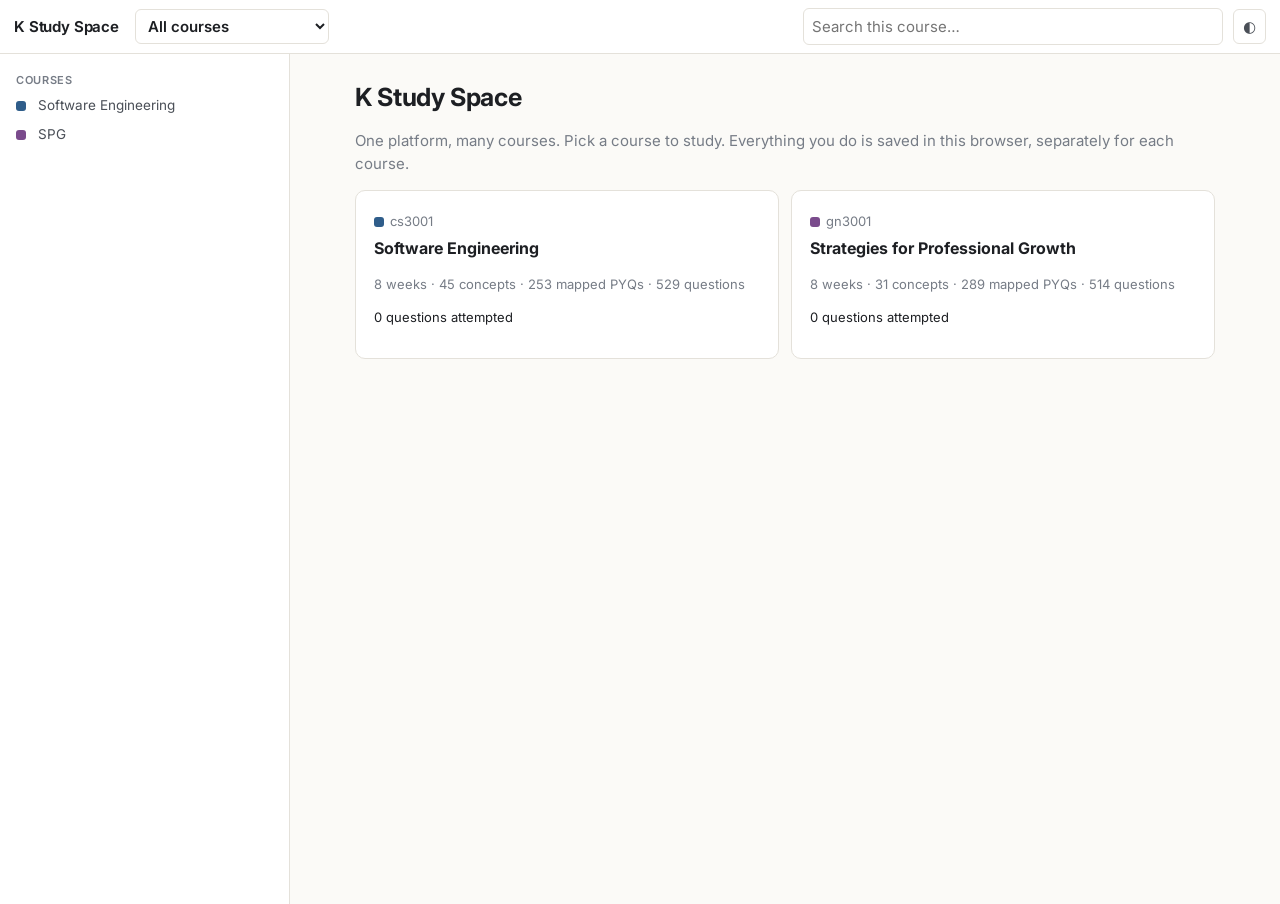
==== commit 5a033737: "Strategies for Professional Growth Weeks 1-8: concepts, 289 mapped past-paper questions, variations," ====
--- a/public/index.html
+++ b/public/index.html
@@ -561,7 +561,13 @@
   num(t) { const m = String(t).replace(/,/g, '').match(/-?\d+(\.\d+)?/); return m ? parseFloat(m[0]) : NaN; },
   /* Parse a typed numeric answer, accepting fractions like 3/4 */
   parse(s) { s = String(s).trim().replace(/,/g, ''); const f = s.match(/^(-?\d+(?:\.\d+)?)\s*\/\s*(-?\d+(?:\.\d+)?)$/); if (f) return parseFloat(f[1]) / parseFloat(f[2]); return s === '' ? NaN : Number(s); },
-  round: (x, d = 2) => Math.round(x * Math.pow(10, d)) / Math.pow(10, d)
+  round: (x, d = 2) => Math.round(x * Math.pow(10, d)) / Math.pow(10, d),
+  /* Personal finance (rates as fractions: 0.07 = 7%) */
+  fv: (p, r, n) => p * Math.pow(1 + r, n),                        // future value with annual compounding
+  cagr: (start, end, years) => (Math.pow(end / start, 1 / years) - 1) * 100,   // % per year
+  real: (nominal, inflation) => ((1 + nominal) / (1 + inflation) - 1) * 100,   // exact real return, %
+  rule72: years => 72 / years,                                    // % needed to double in `years`
+  netWorth: (assets, liabilities) => CALC.sum(assets) - CALC.sum(liabilities)
 };
 
 /* Recompute every key that carries calc(). Returns [{id, ok, msg}]. */
@@ -5750,6 +5756,5071 @@
   sol: "<p><b>Interface segregation</b>.</p>",
   trap: "None strong." });
 
+/* ---- courses/cs3001/extra.js ---- */
+/* ===================== Software Engineering — formulas, comparisons, sheets, sources, limits ===================== */
+
+/* ---------------- Formulas and frameworks ---------------- */
+[
+  { week: 1, t: 'Agile manifesto (four values)', f: 'Individuals & interactions <b>over</b> processes & tools · Working software <b>over</b> comprehensive documentation · Customer collaboration <b>over</b> contract negotiation · Responding to change <b>over</b> following a plan', words: '“Over” means valued more — the right-hand items still matter.' },
+  { week: 1, t: 'SDLC phases', f: 'Requirements → Design → Development → Testing → Maintenance', words: 'Release sits between Testing and Maintenance; anything after release is Maintenance.' },
+  { week: 2, t: 'User story template', f: 'As a <i>role</i>, I want <i>feature</i>, so that <i>benefit</i>.', words: 'Role–Feature–Benefit.' },
+  { week: 2, t: 'SMART', f: 'Specific · Measurable · Achievable · Relevant · Time-boxed', words: 'A number added → Measurable; a deadline → Time-boxed; a vague verb made precise → Specific.' },
+  { week: 3, t: 'Five usability goals', f: 'Learnability · Efficiency · Memorability · Errors (safety) · Satisfaction', words: 'Easy first time; fast for experts; easy to return to; few, recoverable errors; pleasant.' },
+  { week: 4, t: 'Basic COCOMO effort', f: 'E = a × (KLOC)<sup>b</sup> person-months; organic a = 2.4, b = 1.05 · semi-detached a = 3.0, b = 1.12 · embedded a = 3.6, b = 1.20', words: 'Pick the project type from the scenario, raise size in thousands of lines to b, multiply by a.', ex: 'Organic, 100 KLOC: 2.4 × 100<sup>1.05</sup> = 302.1 PM.' },
+  { week: 4, t: 'Intermediate COCOMO', f: 'E = a × (KLOC)<sup>b</sup> × EAF', words: 'Multiply (never add) the effort adjustment factor.', ex: 'Organic, 100 KLOC, EAF 1.64: 302.1 × 1.64 = 495.5 PM.' },
+  { week: 4, t: 'Cost from effort', f: 'Cost = E (person-months) × salary per person-month', words: 'Effort in person-months times monthly salary.', ex: 'Embedded 22 KLOC: 3.6 × 22<sup>1.2</sup> ≈ 147.0 PM × ₹10,000 ≈ ₹14.7 lakh.' },
+  { week: 4, t: 'Risk exposure', f: 'RE = probability × impact (loss)', words: 'Rank risks by RE; the largest is handled first.', ex: '0.3 × ₹3 lakh = ₹90,000.' },
+  { week: 4, t: 'Critical path', f: 'Project length = longest path through the activity network; slack = latest finish − earliest finish', words: 'A task starts only when all its predecessors finish; tasks on the longest chain have zero slack.' },
+  { week: 4, t: 'Velocity', f: 'Velocity = average story points completed per sprint; sprints needed = ⌈remaining points ÷ velocity⌉', words: 'Average what the team finished, then divide the remaining work by it and round up.', ex: 'Sprints 18, 22, 20, 24 → velocity 21.' },
+  { week: 5, t: 'Good design', f: 'High cohesion + low coupling', words: 'Each module does one thing; modules depend on each other as little as possible.' },
+  { week: 7, t: 'Cyclomatic complexity', f: 'CC = (number of if + elif + for + while + case) + 1', words: 'Count the decision keywords, never else, add one. CC = the minimum number of test cases for independent-path coverage.' },
+  { week: 7, t: 'Debugging steps', f: 'Reproduce → find the cause → investigate a fix → implement → test again', words: 'You cannot find a cause you cannot reproduce.' },
+  { week: 8, t: 'SOLID', f: 'Single responsibility · Open–closed · Liskov substitution · Interface segregation · Dependency inversion', words: 'One job; extend, don’t edit; subclasses substitutable; thin interfaces; depend on abstractions.' }
+].forEach(FORMULA);
+
+/* ---------------- Comparison tables ---------------- */
+[
+  { t: 'Alpha vs beta testing', head: ['', 'Alpha', 'Beta'], rows: [['Who tests', 'internal testers / staff', 'selected real external users'], ['Where', 'developer’s site', 'users’ own environment'], ['When', 'before beta', 'just before full release']], decide: 'Are the testers inside the developing company?' },
+  { t: 'Waterfall vs prototype vs spiral', head: ['', 'Waterfall', 'Prototype', 'Spiral'], rows: [['Best when', 'requirements clear and stable', 'requirements unclear', 'large, high-risk projects'], ['Client sees software', 'only at the end', 'early, as a throw-away prototype', 'each loop'], ['Key idea', 'one pass, phase by phase', 'learn requirements from a model', 'risk analysis every iteration']], decide: 'How clear are the requirements, and how big is the risk?' },
+  { t: 'Primary vs secondary vs tertiary users', head: ['', 'Primary', 'Secondary', 'Tertiary'], rows: [['Use of the system', 'use it directly and often', 'use it occasionally or through someone', 'never use it, but are affected or decide']], decide: 'Does the person touch the system, and how often?' },
+  { t: 'Functional vs non-functional', head: ['', 'Functional', 'Non-functional'], rows: [['Describes', 'what the system does', 'how well it does it'], ['Typical signal', 'an action or feature', 'a number, time limit, load, quality']], decide: 'Is there a measurable quality constraint?' },
+  { t: 'Ambiguous vs inconsistent vs incomplete', head: ['Problem', 'Meaning', 'Signal'], rows: [['Ambiguous', 'can be read in more than one way', 'vague word: fast, user-friendly'], ['Inconsistent', 'two requirements contradict', 'two stakeholders disagree'], ['Incomplete', 'something needed is missing', 'no rule for a case']], decide: 'One statement with two readings, two statements in conflict, or a gap?' },
+  { t: 'Storyboard vs paper prototype vs digital mock-up vs interactive prototype', head: ['Type', 'What it is', 'Interaction'], rows: [['Storyboard', 'sequence of sketches telling the user’s story', 'none'], ['Paper prototype', 'hand-drawn screens moved by a person', 'simulated by hand'], ['Digital mock-up', 'screens in a design tool; clickable images', 'limited, fabricated data'], ['Interactive prototype', 'working app-like flow (e.g. Figma flow, web app)', 'real interaction, data entry']], decide: 'Can the user actually enter data and see the system respond?' },
+  { t: 'Cohesion types (strongest → weakest)', head: ['Type', 'Elements grouped because…'], rows: [['Functional', 'they all contribute to one task'], ['Sequential', 'the output of one is the input of the next'], ['Communicational', 'they use the same data'], ['Procedural', 'they run in a fixed order, different purposes'], ['Temporal', 'they run at the same time (start-up)'], ['Logical', 'they are the same kind of thing, chosen by a flag'], ['Coincidental', 'no meaningful reason']], decide: 'What links the functions: one task, a data chain, shared data, order, time, category, or nothing?' },
+  { t: 'Coupling types (tightest → loosest)', head: ['Type', 'Modules share…'], rows: [['Content', 'one edits another’s internals'], ['Common', 'global data'], ['Control', 'a flag that decides the other’s behaviour'], ['Stamp', 'a whole data structure, of which only part is used'], ['Data', 'only the parameters needed']], decide: 'What crosses the boundary?' },
+  { t: 'Association vs aggregation vs composition vs inheritance', head: ['Relation', 'Symbol', 'Meaning'], rows: [['Association', 'plain line / arrow', 'uses / knows'], ['Aggregation', 'hollow diamond at the whole', 'has-a; part can exist alone'], ['Composition', 'filled diamond at the whole', 'owns; part dies with the whole'], ['Inheritance', 'hollow triangle at the parent', 'is-a']], decide: 'Can the part exist without the whole? Is it an is-a?' },
+  { t: 'Fault vs error vs failure', head: ['Term', 'Meaning', 'Example'], rows: [['Fault', 'the defective code', '<code>balance * 0.5</code>'], ['Error', 'actual ≠ intended behaviour', 'interest computed ten times too high'], ['Failure', 'observable symptom', 'customer sees the wrong amount']], decide: 'Code, behaviour, or what the user sees?' },
+  { t: 'Debugging techniques vs strategies', head: ['Technique', 'Use when'], rows: [['Logging', 'trace which code runs (print statements)'], ['Dump & diff', 'compare two runs'], ['Stepping', 'find the exact line with breakpoints'], ['Profiling', 'correct but slow: CPU and memory']], decide: 'Performance → profiling; otherwise what tool is described?' },
+  { t: 'Forward vs backward vs black-box debugging', head: ['Strategy', 'Starts from', 'Needs the source?'], rows: [['Forward', 'the triggering event', 'yes'], ['Backward', 'the wrong output', 'yes'], ['Input manipulation', 'varied inputs', 'no'], ['Black-box', 'documentation and examples', 'no — source unavailable']], decide: 'Can the developer see the code? If yes, where do they start?' },
+  { t: 'git fetch vs pull vs merge vs rebase', head: ['Command', 'Effect'], rows: [['git fetch', 'download remote changes; no merge'], ['git pull', 'fetch + merge into the current branch'], ['git merge', 'combine branches; history kept'], ['git rebase', 'replay your commits on top of another branch; linear history']], decide: 'Does it change your working branch, and how?' },
+  { t: 'Architecture styles', head: ['Style', 'Signature'], rows: [['Client–server', 'clients request, central server responds'], ['Pipe-and-filter', 'output of one stage is input of the next'], ['Peer-to-peer', 'no central server; nodes share directly'], ['MVC', 'model / view / controller separated']], decide: 'Where is the coordinator?' },
+  { t: 'ISP vs DIP vs LSP', head: ['Principle', 'Stem signature'], rows: [['ISP', 'a class is forced to implement methods it does not need'], ['DIP', 'a concrete dependency is replaced by an interface'], ['LSP', 'substituting a subclass for its base breaks the program']], decide: 'Forced methods, redirected dependency, or broken substitution?' },
+  { t: 'Builder vs Factory vs Adapter vs Facade', head: ['Pattern', 'Problem it solves'], rows: [['Builder', 'many optional fields / telescoping constructors'], ['Factory', 'hide which concrete class is created'], ['Adapter', 'incompatible interface or format'], ['Facade', 'many subsystem steps behind one call']], decide: 'Construction, choice of class, translation, or orchestration?' }
+].forEach(COMPARE);
+
+/* ---------------- Weekly revision sheets (the generated one-liner table, formulas and terms follow each) ---------------- */
+const SHEETTOP = (moves, traps) => `<h2>Exam moves</h2><ol>${moves.map(m => `<li>${m}</li>`).join('')}</ol><h2>Traps the papers set</h2><ul>${traps.map(t => `<li>${t}</li>`).join('')}</ul>`;
+SHEET(1, SHEETTOP(['Client type: human or program? inside or outside the developing company?', 'SDLC phase: before release → Testing; after release → Maintenance.', 'Alpha = internal testers; Beta = real users before full release.', 'Agile’s “over” means valued more, not abandoned.'],
+  ['Company staff called external users.', 'Prototype “delivered to the client” or “guarantees no bugs”.', 'Agile “eliminates documentation”.']));
+SHEET(2, SHEETTOP(['Primary uses it, secondary occasionally, tertiary never uses but is affected.', 'Technique from the verb: watched → observation; read policies → documentation; fixed list → structured interview.', 'A number or time limit makes a requirement non-functional.', 'SMART: added number → Measurable; added deadline → Time-boxed.'],
+  ['Two stakeholders contradicting = inconsistent, not ambiguous.', 'Courier phoned by the store called a secondary user.']));
+SHEET(3, SHEETTOP(['Usability goal from the symptom: first-time ease → Learnability; returning users → Memorability; losing work → Safety.', 'Prototype fidelity: sketches → storyboard/paper; clickable images → digital mock-up; real data entry → interactive.', 'Heuristic from the fix: shortcuts → Flexibility; undo/exit → Freedom; status shown → Visibility.'],
+  ['Flexibility vs Freedom.', 'Recognition over recall vs error recovery (see Sources).']));
+SHEET(4, SHEETTOP(['COCOMO: decide organic / semi-detached / embedded from the scenario first.', 'Multiply by EAF; multiply effort by monthly salary for cost.', 'Critical path = longest chain; a task waits for all predecessors.', 'Risk exposure = probability × impact; handle the largest first.', 'Velocity = average points per sprint.'],
+  ['Adding the EAF.', 'Taking the shortest path as critical.', 'Wrong project type for hardware-coupled systems (embedded).']));
+SHEET(5, SHEETTOP(['Judge cohesion and coupling separately.', 'Cohesion type from what links the functions.', 'Coupling type from what crosses the boundary.', 'Diagram arrows: filled diamond at the whole = composition; triangle at the parent = inheritance.'],
+  ['Sequential vs procedural.', 'Implementing an interface keyed as dependency in this course (see Sources).']));
+SHEET(6, '<p>Week 6 had no published content and no past-paper questions. Use it to revise Weeks 1–5 with the error notebook, the review queue and a cumulative mock.</p>');
+SHEET(7, SHEETTOP(['IDE = editor + debugger/refactoring; framework = app skeleton that calls you; Git = VCS.', 'fetch downloads; pull = fetch + merge; rebase master brings master in cleanly.', 'Wrong line = fault; visible symptom = failure.', 'Slow → profiling; print statements → logging.', 'No source code → black-box; from the trigger → forward.', 'CC = if + elif + for + while + 1, never else.'],
+  ['Counting else in CC.', 'Logging for performance.', 'Calling the wrong line an error.']));
+SHEET(8, SHEETTOP(['Chain of stages → pipe-and-filter; no central server → P2P.', 'Forced irrelevant methods → ISP; concrete class swapped for an interface → DIP; subclass breaks substitution → LSP.', 'Optional fields → Builder; incompatible format → Adapter; one method over many steps → Facade.', 'Creational = Factory, Builder, Singleton.'],
+  ['ISP for DIP diagrams.', 'Factory for telescoping constructors.', 'Facade for a converter class.']));
+
+/* ---------------- Sources & discrepancies ---------------- */
+const QL = id => `<a href="#/cs3001/q/cs3001-${id}">${id.replace('-', ' Q')}</a>`;
+[
+  { t: 'Week 6 has no content', detail: 'The revision notes state that Week 6 had no content, and none of the 253 past-paper questions tests a Week 6 topic.', res: 'Week 6 is shown as an honest empty week with a revision plan. Nothing is invented to fill it.' },
+  { t: '2025 T2 Q128 belongs to another subject', detail: 'The question asks about eigenvectors (matrix options); it is not Software Engineering.', res: 'Excluded from the bank and from every count.' },
+  { t: '2025 T3 Q25–Q26 have no visible sub-questions', detail: 'The paper shows the stems with zero marks and no options in the provided file.', res: 'Excluded; nothing is reconstructed.' },
+  { t: `Restaurant staff keyed as internal users (${QL('2025T3-2')})`, detail: 'Strictly, restaurant staff are not employees of the company building the delivery system.', res: 'The key is followed; it is consistent with 2026 T2 Q9. The note appears with the solution.' },
+  { t: `Usability goals: two options qualify (${QL('2023T3-181')})`, detail: 'Consistency is a heuristic, not one of the five usability goals, so both Consistency and Novelty are off the list; the key gives Novelty only.', res: 'Key followed; note shown.' },
+  { t: `Mock-up vs interactive prototype (${QL('2024T3-7')}, ${QL('2025T2-137')})`, detail: 'The notes describe digital mock-ups as using fabricated data; clickable images could be called interactive in general UX usage.', res: 'Keys followed; rule taught: real data entry and a working flow → interactive.' },
+  { t: `Recognition over recall vs error recovery (${QL('2024T1-36')})`, detail: 'The revision notes cite “IDE suggesting corrections” as recognition over recall; the key says support error recovery.', res: 'Key followed; the before/after rule is taught (helping after a mistake → error recovery).' },
+  { t: `Consistency described as a feedback heuristic (${QL('2023T3-183')})`, detail: 'The stem groups consistency under feedback; the course groups it under understanding.', res: 'Does not change the key.' },
+  { t: `Risk exposure printed as “0.9%” (${QL('2023T1-246')})`, detail: 'Risk exposure is probability × impact, not a percentage.', res: 'Treated as 0.9.' },
+  { t: `COCOMO rounding (${QL('2024T3-16')}, embedded 100 KLOC with EAF 1.88)`, detail: 'Exact effort is 904.3 PM; the papers round to 905, giving ₹4,52,50,000 (exact ₹4,52,14,000) and 1702 PM (exact 1700.1).', res: 'The verifier accepts the nearest option within 3%; solutions show both numbers.' },
+  { t: `Diagram mismatch (${QL('2024T3-18')})`, detail: 'The stem says food delivery app; the diagram is a text editor.', res: 'Diagram followed; the question is unaffected.' },
+  { t: `Interface implementation keyed as dependency (${QL('2024T2-14')}, ${QL('2025T2-147')})`, detail: 'Standard UML calls implementing an interface realization.', res: 'The course key (dependency) is followed and flagged in the family trap.' },
+  { t: `Functional vs sequential cohesion (${QL('2026T1-15')})`, detail: 'Functional cohesion is arguably also satisfied; the key is sequential because of the step dependency.', res: 'Key followed; note shown.' },
+  { t: `MSQs with a single answer (${QL('2023T3-191')}, ${QL('2023T3-192')})`, detail: 'Marked MSQ in the paper but only one option is keyed.', res: 'Kept as MSQ with one correct option, as in the exam.' },
+  { t: `Debugging without tools (${QL('2023T3-193')})`, detail: 'Option 3 (debugging can be done without tools or breakpoints) is true by the course’s own logging technique but is not keyed.', res: 'Key followed; note shown.' },
+  { t: `Boolean operators in cyclomatic complexity (${QL('2025T3-17')})`, detail: 'Strict McCabe counting adds one per <code>or</code>/<code>and</code>, giving 5; the key is 4.', res: 'The course rule (decision statements only) is taught and used by the in-app calculator.' },
+  { t: `Stem typo (${QL('2023T2-18')})`, detail: 'The first paragraph says components were objects of PurchasedComponent where the diagram shows ManufacturedComponent.', res: 'Reproduced as printed with a note.' },
+  { t: 'Regression testing and VeriSIM', detail: 'Both appear in the papers but only briefly in the notes.', res: 'Covered in the concepts that the questions map to; flagged as edge-of-syllabus.' }
+].forEach(SOURCE);
+
+/* ---------------- Known limitations ---------------- */
+[
+  'Weeks 9–12 are not built yet; the exam selector covers Weeks 1–8 only.',
+  'All past papers provided are Quiz 2 papers. There are no end-term past papers, so the end-term option is a cumulative mock built from quiz questions; nothing is labelled an end-term PYQ.',
+  'Diagrams from the papers are redrawn; layout differs from the originals while the content (classes, arrows, durations) is kept.',
+  'Answer keys were read from the colour of the selected option in the provided files. Where a key looks wrong it is followed and the disagreement is recorded above.',
+  'Harder variations and checkpoint questions are written for this platform and are always labelled as such; they are never presented as past-paper questions.',
+  'Short-answer checkpoints are self-graded against a model answer.',
+  'Exam intelligence describes what has been asked, not what will be asked.',
+  'Progress is stored only in this browser; export it from “Your data” to move devices.'
+].forEach(LIMIT);
+
+INTEL({ t: 'How to use this for Quiz 2', html: '<ol><li>Work week by week: concept → checkpoints → that week’s PYQs → variations.</li><li>Clear the error notebook and the review queue daily.</li><li>Take one per-week mock for each week, then the cumulative and the Spartan preset.</li><li>In the last two days, read the revision sheets and the comparison tables only.</li></ol>' });
+
+/* ---- courses/gn3001/course.js ---- */
+/* ============================================================
+   Strategies for Professional Growth (gn3001) — course registry
+   Weeks 1–8 (the quiz syllabus). Weeks 9–12 later: add w9.js … w12.js
+   and widen the exam weeks below.
+   ============================================================ */
+COURSE({
+  code: 'gn3001', title: 'Strategies for Professional Growth', short: 'SPG', color: '#7a4b8c',
+  blurb: 'The people side of work: teams, communication and listening, presentations, leadership, emotional intelligence and conflict, working across cultures, personal finance and economic sense, and creative thinking. Weeks 1–8.',
+  exams: [
+    { id: 'q2', label: 'Quiz 2', weeks: [1, 2, 3, 4, 5, 6, 7, 8], note: 'The quiz syllabus is Weeks 1–8. Ten Quiz 2 papers and one Quiz 1 paper were provided; every question in them tests Weeks 1–8 content.' },
+    { id: 'et', label: 'End term', weeks: [1, 2, 3, 4, 5, 6, 7, 8], note: 'For now: a cumulative mock over Weeks 1–8 built from quiz past papers. No end-term past papers were provided, so nothing here is labelled an end-term PYQ.' }
+  ],
+  sourceNote: `<p><b>Source priority:</b> PYQs › week-wise notes › books › general knowledge.</p>
+<h3>Materials read</h3>
+<table class="t"><tr><th>File</th><th>Type</th><th>Weeks</th><th>Status</th></tr>
+<tr><td>gn3001_2023T1_Q1 … 2026T2_Q2 _NA.pdf (11 files)</td><td>One Quiz 1 and ten Quiz 2 papers with the official key (green ticks)</td><td>1–8</td><td>289 SPG questions mapped. Questions from other subjects that share a PDF (e.g. a neural-network question, a factory-efficiency question) were excluded. Image stems (balance sheets, tables) were read and typed out.</td></tr>
+<tr><td>spg_by_AT.pdf</td><td>Week-wise study guide, Weeks 1–12</td><td>1–8 used</td><td>Primary notes source; Weeks 9–12 parked.</td></tr>
+<tr><td>spg notes.pdf</td><td>Week-wise revision notes with model short answers</td><td>1–12</td><td>Cross-checked; used for week placement (e.g. Gardner’s multiple intelligences in Week 4).</td></tr>
+<tr><td>SPG_Complete_Notes_by_Anmol_Kansal.pdf</td><td>Notes, Weeks 1–7</td><td>1–7</td><td>Cross-checked definitions.</td></tr>
+<tr><td>SPG.docx</td><td>Notes</td><td>mixed</td><td>Cross-checked.</td></tr></table>
+<p class="small muted">No books, PDFs or notes are stored in this repository. Page numbers and timestamps are never cited.</p>
+<p class="small"><b>Short-answer (case) questions</b> have no official key: they are evaluated by hand. Their model answers here are written for this platform and marked <i>key derived</i>. Several papers redact the case text; where that happened the question is kept as printed.</p>`
+});
+
+const SPG = 'gn3001';
+[['2023T1q1', 'Quiz 1 · 2023 T1'], ['2023T1', 'Quiz 2 · 2023 T1'], ['2023T2', 'Quiz 2 · 2023 T2'], ['2023T3', 'Quiz 2 · 2023 T3'], ['2024T1', 'Quiz 2 · 2024 T1'], ['2024T2', 'Quiz 2 · 2024 T2'],
+ ['2024T3', 'Quiz 2 · 2024 T3'], ['2025T2', 'Quiz 2 · 2025 T2'], ['2025T3', 'Quiz 2 · 2025 T3'], ['2026T1', 'Quiz 2 · 2026 T1'], ['2026T2', 'Quiz 2 · 2026 T2']]
+  .forEach(([id, label]) => PAPER(SPG, id, { label, exam: id.endsWith('q1') ? 'q1' : 'q2' }));
+
+[
+  ['g-teamtype', 'Group or team type', 1, 'Members from different specialities = cross-functional; no boss and own decisions = self-managed; dispersed members on video calls = virtual. “All teams are groups” is true; the reverse is not.'],
+  ['g-tuckman', 'Stage of team development', 1, 'Disagreement and competing for status = Storming; agreeing on how to work = Norming; high output = Performing.'],
+  ['g-teamdyn', 'Team dynamics: synergy, loafing, groupthink, roles', 1, 'Bigger team → less individual effort (social loafing). Groupthink = losing independent thinking for the sake of cohesion.'],
+  ['g-teameff', 'What makes a team effective', 1, 'Coordination = divide and track; collaboration = work it out together. Psychological safety = safe to speak up and admit mistakes, not “everyone agrees”.'],
+  ['g-teamcase', 'Teamwork case analysis', 1, 'Pick the option that fixes coordination and communication; extreme options (“micromanage”, “keep information”) are always wrong.'],
+  ['g-commbarrier', 'Communication barriers and flows', 2, 'Jargon = semantic barrier; unfamiliar concepts = information overload in the course’s list; a policy distorted on its way down = downward communication.'],
+  ['g-listen', 'Listening skills', 2, 'RASA = Receive, Appreciate, Summarize, Ask. Active listening = open questions, restating, encouraging.'],
+  ['g-commpractice', 'Communication practice at work', 2, 'Choose specific, constructive, listening-first options; reject confrontation, vagueness or authority alone.'],
+  ['g-present', 'Presentation skills', 3, 'Outline = list of major headings. Summarising does not add new insights. Open hand gestures; pause; repeat audience questions.'],
+  ['g-writing', 'Professional writing', 3, 'Steps in sequence = chronological order. Appearance of a document sends a non-verbal message.'],
+  ['g-lstyle', 'Leadership style', 4, 'Telling people how to do the job, plans and reports = job/task-centred; greeting, asking for ideas, psychological safety = employee/people-centred.'],
+  ['g-leadself', 'Leading yourself and others', 4, 'Outside your control but affects you directly = sphere of influence; indirectly = sphere of concern. Squirrel = worthwhile work.'],
+  ['g-mi', 'Multiple intelligences (Gardner)', 4, 'Intrapersonal = knowing yourself; interpersonal = understanding others. All intelligences can be developed.'],
+  ['g-coach', 'Coaching and managing people', 4, 'A collaborative coach generates alternatives with the person; does not diagnose and prescribe.'],
+  ['g-eiconstruct', 'Which EI construct is shown', 5, 'Recognising your own feelings = self-awareness; holding back an impulse = self-regulation/management; reading others = empathy; persuading and getting along = social skills.'],
+  ['g-eitheory', 'Emotional intelligence ideas', 5, 'Emotions are brief and triggered; moods last longer. Amygdala hijack = sudden anger you regret. 6R: Recognise, Respect, Rationalise …'],
+  ['g-tki', 'Conflict management style (TKI)', 5, 'Axes: assertiveness (up) and cooperativeness (across). Give in to keep the relationship = accommodating; win–win with time = collaborating; urgent call = competing/forcing.'],
+  ['g-culture', 'Culture: definition and iceberg', 6, 'Visible: food, language, festivals, flags. Invisible: attitudes to work, privacy, time, authority.'],
+  ['g-culturedim', 'Cultural dimensions and context', 6, 'Formal titles for authority = power distance; individual credit = individualism; SOPs before any change = uncertainty avoidance. Written, explicit = low-context.'],
+  ['g-cultureshock', 'Culture shock stages', 6, 'Excitement = elation/honeymoon; frustration over small differences = transition; adopting local habits = integration.'],
+  ['g-culturestrat', 'Cultural strategies and barriers', 6, 'Adopt the local system = accommodation; impose your own = dominance; blend both = synergy. “Ours is superior” = ethnocentrism.'],
+  ['g-finstmt', 'Financial statements', 7, 'Income statement = profitability; balance sheet = assets and liabilities; a credit sale = accounts receivable. Borrowing does not raise owner’s equity.'],
+  ['g-pbs', 'Personal balance sheet and net worth', 7, 'Net worth = total assets − total liabilities. Swapping one asset for another (stocks → mutual funds) leaves net worth unchanged.'],
+  ['g-invest', 'Investments, risk and banking products', 7, 'Higher return comes with higher risk. Savings accounts are not long-term growth investments. Sovereign Gold Bonds are the tax-efficient gold.'],
+  ['g-returns', 'Returns, inflation and money maths', 7, 'Real return ≈ (1 + nominal) ÷ (1 + inflation) − 1. Rule of 72: years to double ≈ 72 ÷ rate. Irregular cash flows → XIRR.'],
+  ['g-econ', 'Economic sense', 7, 'Too much demand chasing too few goods = demand-pull inflation. Opportunity cost = value of the next best alternative.'],
+  ['g-creative', 'Creativity', 8, 'Creativity is iterative and partly social, not inadvertent. Drawing on diverse experiences = intersections.'],
+  ['g-thinking', 'Thinking skills and design thinking', 8, 'Judging evidence = critical thinking; framing problems from users’ viewpoint = design thinking.'],
+  ['g-sa', 'Written case answer', 0, 'Name the framework the question asks for, apply each element to a named person in the case, and finish with a recommendation within the word limit.']
+].forEach(([id, t, week, trap]) => FAMILY(id, { t, week: week || null, trap }));
+
+/* ---- courses/gn3001/w1.js ---- */
+/* ===================== SPG WEEK 1 — Teamwork ===================== */
+WEEK({ course: 'gn3001', n: 1, title: 'Teamwork and Getting Along',
+  blurb: 'A group becomes a team when people share a goal and their combined output beats the sum of their parts. Teams come in types (functional, cross-functional, virtual, self-managed), pass through stages (forming to adjourning), suffer predictable problems (social loafing, groupthink) and succeed for predictable reasons (clear goals, communication, psychological safety, coordination and collaboration).',
+  topics: [
+    { title: '1.1 Groups, teams and team types', cs: ['team-basics'] },
+    { title: '1.2 How teams develop and change', cs: ['team-development'] },
+    { title: '1.3 Team dynamics: synergy, loafing, groupthink, norms', cs: ['team-dynamics'] },
+    { title: '1.4 What makes a team effective', cs: ['team-effectiveness'] }] });
+
+/* ---------------- 1.1 Groups, teams, team types ---------------- */
+C({ id: 'team-basics', week: 1, title: 'Groups, teams and the four team types', pri: 'High', prereq: [],
+  src: 'Study guide W1 (teams vs groups, team types, Belbin) · spg notes W1 · PYQs 2023 T1 Q1 Q32 Q39 Q52, 2023 T2 Q107 Q109, 2023 T3 Q206–210, 2024 T2 Q92 Q96, 2024 T3 Q194–199',
+  oneLine: 'All teams are groups, not all groups are teams. Type = who is in it and how it is run: same department, mixed specialities, linked by technology, or no boss.',
+  misShort: 'Calling a mixed-speciality team “functional”, or a team that is told what to do “self-managed”.',
+  intu: R`<p>Five people sit in the same office and each fills in their own sales report. They share a room, a manager and maybe lunch. That is a <b>group</b>.</p>
+<p>Now give the same five people one target: launch a product in three months. The designer’s work feeds the engineer, the engineer’s feeds the marketer, and nobody succeeds unless the launch succeeds. That is a <b>team</b>.</p>
+<p>The question this concept answers: <b>what makes a collection of people a team, and which kind of team is it?</b></p>
+<p>The papers love the second half. They describe a team in one sentence and ask you to name its type. Four cues decide it: <i>where the members come from</i>, <i>where they sit</i>, and <i>who directs them</i>.</p>`,
+  why: R`<ul><li>The team-type match is the most repeated Week 1 item: 2023 T3 Q206–210 and 2024 T3 Q194–198 are five-question blocks, and 2024 T2 Q92 is a list match.</li><li>“All teams are groups, and all groups are teams” (2024 T2 Q96) and the virtual-team MSQs (2023 T1 Quiz 1 Q52, 2024 T3 Q199) recur.</li></ul>`,
+  formal: M.def(M.lines([
+    '<b>Group</b> — two or more people who interact and depend on each other for some purpose. Members share information but each is accountable for their own work.',
+    '<b>Team</b> — a group whose members share a common goal, are mutually accountable, and produce <b>synergy</b>: a combined result greater than the sum of individual efforts.',
+    '<b>Formal group</b> — set up by the organisation for a task. <b>Informal group</b> — forms by choice for social reasons (lunch friends, after-work cricket).',
+    '<b>Functional (problem-solving) team</b> — members from the <i>same department</i> improving their own work.',
+    '<b>Cross-functional team</b> — members from <i>various specialities or units</i>, sometimes including customers or suppliers.',
+    '<b>Virtual team</b> — <i>physically dispersed</i> members linked by technology (video calls, shared tools).',
+    '<b>Self-managed team</b> — usually 10–15 people doing interdependent jobs who take on <i>supervisory</i> duties themselves: no boss directs them.',
+    '<b>Belbin team roles</b> — nine roles in three groups: <i>thinking</i> (Plant, Monitor Evaluator, Specialist), <i>action</i> (Shaper, Implementer, Completer Finisher), <i>people</i> (Coordinator, Teamworker, Resource Investigator).']))
+    + '<p><b>In words:</b> a team is a group plus a shared goal plus synergy. Its type is read from three cues: same or mixed specialities, together or dispersed, directed or self-directing.</p>',
+  vis: M.graph([
+    { id: 'q', t: 'Who directs the team?', x: 260, y: 30, shape: 'diamond', w: 210, h: 54 },
+    { id: 's', t: 'Self-managed', x: 470, y: 120, hl: true, w: 130 },
+    { id: 'd', t: 'Members dispersed,\nlinked by technology?', x: 200, y: 130, shape: 'diamond', w: 220, h: 70 },
+    { id: 'v', t: 'Virtual', x: 430, y: 230, w: 110 },
+    { id: 'm', t: 'Members from different\nunits / specialities?', x: 160, y: 250, shape: 'diamond', w: 230, h: 70 },
+    { id: 'c', t: 'Cross-functional', x: 400, y: 340, w: 150 },
+    { id: 'f', t: 'Functional', x: 160, y: 360, w: 120 }],
+    [{ a: 'q', b: 's', lab: 'nobody / the team itself' }, { a: 'q', b: 'd', lab: 'a manager' }, { a: 'd', b: 'v', lab: 'yes' }, { a: 'd', b: 'm', lab: 'no' }, { a: 'm', b: 'c', lab: 'yes' }, { a: 'm', b: 'f', lab: 'no, same department' }],
+    { cap: 'Ask the cue that is strongest in the sentence. “No boss” beats everything; “dispersed + video calls” means virtual.', label: 'team type decision tree' }),
+  ex: [
+    M.ex('Introductory', R`<p>“Our team has no supervisor; we set our own deadlines.” Which type?</p>`,
+      R`<ol><li>Who directs it? Nobody outside the team.</li><li>That is the defining feature of a <b>self-managed</b> team.</li></ol><p><b>Now suppose</b> the sentence were “our team is spread over three countries and meets on video calls”. Direction is not mentioned; dispersion plus technology is → <b>virtual</b>.</p><p><b>The mechanism:</b> each type has one signature cue. Find it in the sentence.</p>`),
+    M.ex('Standard', R`<p>Label each: (1) a manager picks three employees from different business units to brainstorm productivity ideas; (2) workers who play cricket together every Sunday; (3) members of the accounts department meet weekly to fix invoice delays.</p>`,
+      R`<ol><li>Different business units → <b>cross-functional</b>. The manager setting it up does not make it functional.</li><li>Social, by choice → <b>informal group</b> (not a team at all).</li><li>Same department improving its own work → <b>functional</b> (problem-solving) team.</li></ol>`),
+    M.ex('Exam-level', R`<p>A team of developers, designers and strategists builds a new tool. Each member takes ownership, the team sets its own timelines and allocates resources, and it meets weekly to stay aligned. Which type? Justify against the near-miss.</p>`,
+      R`<ol><li>Mixed specialities suggest cross-functional.</li><li>But the stronger cue is “sets its own timelines, allocates resources”: the team runs itself.</li><li>The key is <b>self-managed</b> (2024 T3 Q195). When both cues appear, self-direction decides, because it is the more specific description.</li></ol>`)],
+  math: M.rule(R`<p><b>Team = group + common goal + mutual accountability + synergy.</b></p><p><b>Type cues:</b> no boss → self-managed; dispersed + technology → virtual; different units/specialities/outsiders → cross-functional; same department → functional.</p>`)
+    + M.why([['“All groups are teams”', 'false: a group can share information without a shared goal or synergy.'],
+      ['Belbin “leadership roles”', 'not a category; Coordinator and Shaper sit under people and action roles.'],
+      ['Virtual teams are less productive even when well managed', 'too strong; the real drawbacks are lost nonverbal cues and informal chat.'],
+      ['Direct supervision for a self-managed team', 'contradicts the definition; it is the step to avoid.']]),
+  conn: R`<p><b>At work:</b> a product squad of engineer, designer and analyst is cross-functional; if it sets its own sprint goals it is also self-managed; if half of it is remote it is virtual too.</p><p><b>Later:</b> the stages a team passes through (next concept) and the 10 Cs that make it effective (1.4). Week 6 returns to virtual and cross-cultural teams.</p>`,
+  mis: M.ul(['Picking “functional” because a manager formed the team (2023 T3 Q210, 2024 T3 Q198): the members come from different units → cross-functional.',
+    '“All teams are groups, and all groups are teams” — True is wrong (2024 T2 Q96).',
+    '“Leadership roles” offered as a Belbin category (2023 T1 Quiz 1 Q39).',
+    'Dropping the unfamiliar statement about social facilitation in 2024 T3 Q199 — all four statements were true.',
+    'In 2024 T2 Q92, using item IV (same department) for a self-managed team.']),
+  exam: R`<p><b>How it is asked:</b> a block of five one-line scenarios with the same four options (functional, cross-functional, virtual, self-managed), or a list match.</p><p><b>Fast method:</b> underline the cue words: “no boss / own way / sets own timelines” → self-managed; “dispersed / video / online tool” → virtual; “different units / specialities / customers / suppliers” → cross-functional. Only choose functional when the sentence says “same department”.</p>`
+});
+Q({ cp: 'team-basics', type: 'mcq', diff: 'easy', q: 'Which feature distinguishes a team from a work group?', opts: ['Members share information', 'Members have individual goals', 'Synergy: combined output greater than the sum of individual outputs', 'Members report to the same manager'], ans: 2,
+  why: ['Groups share information too.', 'Individual goals describe a group.', 'Correct: synergy is the defining feature.', 'Sharing a manager does not make a team.'], sol: 'Team = group + shared goal + synergy.' });
+Q({ cp: 'team-basics', type: 'mcq', diff: 'moderate', q: 'Engineers in Pune and Berlin plus two client representatives build an app, coordinating through Jira and video calls. A manager assigns the work. The <b>best single</b> label is:', opts: ['Functional', 'Self-managed', 'Virtual', 'Informal group'], ans: 2,
+  why: ['They are not from one department.', 'A manager assigns the work.', 'Correct: dispersion plus technology is the dominant cue (it is also cross-functional, which is not offered).', 'It is a formal work team.'], sol: 'When the option list lacks one true label, pick the other true one: dispersed + tools → virtual.' });
+Q({ cp: 'team-basics', type: 'num', diff: 'hard', q: 'How many of these are <b>teams</b> (not just groups)? (1) Employees who lunch together daily. (2) Five analysts each filing separate weekly reports to one manager. (3) A launch squad whose bonus depends on the joint release. (4) A virtual team building one product across three countries. (5) A self-managed cell that owns an assembly line’s output.', ans: 3, tol: 0,
+  sol: 'Teams: 3, 4, 5 (shared goal and joint accountability). 1 is an informal group; 2 is a work group.' });
+Q({ cp: 'team-basics', type: 'short', diff: 'easy', q: 'Define the four team types in one line each and give the cue word you would look for in a question.',
+  model: '<ul><li>Functional: same department improving its own work — cue “same department”.</li><li>Cross-functional: members from different specialities or units — cue “different units / specialities”.</li><li>Virtual: dispersed members linked by technology — cue “video calls / different locations”.</li><li>Self-managed: the team directs itself — cue “no boss / sets its own timelines”.</li></ul>' });
+
+/* ---------------- 1.2 Team development and change ---------------- */
+C({ id: 'team-development', week: 1, title: 'Team development (Tuckman), change and continuous improvement', pri: 'High', prereq: ['team-basics'],
+  src: 'Study guide W1 (Tuckman, change management, Kaizen) · spg notes W1 · PYQs 2023 T1 Quiz 1 Q38 Q64, 2023 T2 Q108, 2023 T3 Q217, 2024 T1 Q182–185, 2024 T2 Q94 Q95',
+  oneLine: 'Forming → Storming → Norming → Performing → Adjourning. Change management works before, during and after a change, at organisation and individual level.',
+  misShort: 'Confusing norming (agreeing how to work) with performing (high output), or thinking change management is organisation-level only.',
+  intu: R`<p>Think of a new college project group. Week one, everyone is polite and unsure (<b>forming</b>). Week two, two people argue about the approach and someone sulks (<b>storming</b>). Week three, you agree who does what and how you will decide (<b>norming</b>). Week four, work flows and you finish early (<b>performing</b>). After submission, the group dissolves (<b>adjourning</b>).</p>
+<p>The question this concept answers: <b>which stage is this team in, and how do teams handle change?</b></p>`,
+  why: R`<ul><li>Stage identification: 2024 T1 Q182–184 (a block of three) and 2024 T2 Q94.</li><li>Change management and continuous improvement: 2023 T1 Quiz 1 Q38 (Kaizen) and Q64, 2023 T2 Q108, 2023 T3 Q217, 2024 T1 Q185, 2024 T2 Q95. These are “which statements are correct” items with an “only” trap.</li></ul>`,
+  formal: M.def(M.lines([
+    '<b>Forming</b> — members get to know each other; polite, unsure, dependent on the leader.',
+    '<b>Storming</b> — disagreement over direction, competition for status, tension.',
+    '<b>Norming</b> — agreement on roles and ways of working; cohesion; members support each other.',
+    '<b>Performing</b> — high productivity and efficiency; members work seamlessly toward the goal.',
+    '<b>Adjourning (terminating)</b> — the task ends and the team disbands.',
+    '<b>Change management</b> — ideas, strategies and skills for leading change. Applied during planning, implementation and sustaining after the change. Works at the <i>organisational</i> level (processes, technology, mergers) and the <i>individual</i> level (people’s motivations, concerns, the human side).',
+    '<b>Continuous improvement</b> — ongoing evaluation and revision of processes, methods and practices: products, services and processes, not just people.',
+    '<b>Kaizen</b> — Japanese “change for the better”: continuous improvement of all functions, involving everyone from the CEO to assembly-line workers.']))
+    + '<p><b>In words:</b> teams go from polite to fighting to agreeing to producing to ending. Change succeeds when it is planned, communicated openly and supported for individuals as well as the organisation.</p>',
+  vis: M.flow([{ t: 'Forming', sub: 'polite, unsure' }, { t: 'Storming', sub: 'conflict, status' }, { t: 'Norming', sub: 'agree how to work' }, { t: 'Performing', sub: 'high output', hl: true }, { t: 'Adjourning', sub: 'disband' }], { cap: 'Tuckman’s stages. The papers give one or two sentences of behaviour and ask which box.' }),
+  ex: [
+    M.ex('Introductory', R`<p>“Disagreements emerge regarding the direction of the campaign, leading to heated discussions.” Stage?</p>`,
+      R`<p>Conflict over direction → <b>Storming</b>.</p><p><b>Now suppose</b> the next sentence is “after facilitated discussions, the team agrees a cohesive strategy and members support each other”. Agreement and support → <b>Norming</b>. Only when the text stresses output and efficiency is it <b>Performing</b>.</p>`),
+    M.ex('Standard', R`<p>True or false: (1) Change management plans change at the organisational level only. (2) Empowering team members through training is a key part of change management.</p>`,
+      R`<ol><li>False: “only” is wrong; it also works at the individual level.</li><li>True.</li></ol><p>Answer: <b>2 only</b> (2023 T1 Quiz 1 Q64).</p>`),
+    M.ex('Exam-level', R`<p>Which describes organisational vs individual change management correctly? (1) Organisational = process level; individual = personal level. (2) Organisational = new technology, mergers; individual = motivations, desires, concerns. (3) Organisational = the human aspect; individual = the technical aspect.</p>`,
+      R`<ol><li>True.</li><li>True.</li><li>False: reversed — the individual level is the human aspect.</li></ol><p>Answer: <b>1 and 2 only</b> (2023 T3 Q217).</p>`)],
+  math: M.rule(R`<p><b>Stage cues:</b> getting to know → forming; conflict/status → storming; agreement/cohesion → norming; productivity → performing; disband → adjourning.</p><p><b>Change management:</b> before + during + after; organisation + individual; open, transparent communication.</p>`)
+    + M.why([['Norming for “high productivity”', 'productivity is performing; norming is about agreeing.'],
+      ['Change management “at organisational level only”', 'it also manages individuals’ concerns.'],
+      ['Continuous improvement “for personnel only”', 'it covers processes, products and services.'],
+      ['Kaizen as just “a set of tools”', 'its defining idea is continuous improvement by everyone, CEO to line worker.']]),
+  conn: R`<p><b>At work:</b> a newly merged team in storming needs a facilitator and agreed norms; a team in performing needs autonomy, not supervision.</p><p><b>Later:</b> Week 5’s conflict styles are the tools for the storming stage; Week 4’s leadership styles explain why a team in forming needs more direction.</p>`,
+  mis: M.ul(['Choosing Forming in 2024 T2 Q94 because the caselet starts with getting-to-know behaviour; the current stage is storming.',
+    '“Organizational level only” (2023 T1 Quiz 1 Q64) and “personnel only” (2024 T2 Q95): the word “only” makes the statement false.',
+    'Statement 3 in 2023 T3 Q217 swaps the human and technical sides.',
+    'Stopping change management at go-live; 2024 T1 Q185’s key includes post-change support.']),
+  exam: R`<p><b>How it is asked:</b> stage blocks (scenario → Forming … Terminating) and “which statements are correct” items on change.</p><p><b>Fast method:</b> for stages, find the verb (argue, agree, produce). For statements, hunt for absolute words — <i>only</i>, <i>all</i>, <i>never</i> — and check whether the course really limits it that way.</p>`
+});
+Q({ cp: 'team-development', type: 'mcq', diff: 'easy', q: 'Members have agreed roles, a meeting rhythm and how decisions are made, and they now support each other’s ideas. Stage?', opts: ['Forming', 'Storming', 'Norming', 'Performing'], ans: 2,
+  why: ['They already know each other.', 'The conflict has passed.', 'Correct: agreement on how to work.', 'Nothing is said about high output yet.'], sol: 'Agreement and support → norming.' });
+Q({ cp: 'team-development', type: 'msq', diff: 'moderate', q: 'Which are true of change management as taught in the course?', opts: ['It applies during planning, implementation and after the change', 'It is concerned only with organisational processes', 'It addresses individuals’ motivations and concerns', 'Open, transparent communication is crucial to it'], ans: [0, 2, 3],
+  why: ['True.', 'False: it also covers individuals.', 'True: individual change management.', 'True.'], sol: 'Before, during, after; organisation and individual; open communication.' });
+Q({ cp: 'team-development', type: 'mcq', diff: 'moderate', q: 'Kaizen is best described as:', opts: ['A just-in-time production method', 'Continuous improvement of all functions involving every employee', 'A one-time restructuring led by consultants', 'A design method used only by designers'], ans: 1,
+  why: ['That is JIT/lean.', 'Correct.', 'Kaizen is continuous, not one-time.', 'That describes design methods.'], sol: 'Kaizen = continuous, company-wide improvement.' });
+Q({ cp: 'team-development', type: 'short', diff: 'moderate', q: 'Name Tuckman’s five stages and write one behaviour that signals each.',
+  model: '<ul><li>Forming: members are polite and get to know each other.</li><li>Storming: disagreement about direction; competing for status.</li><li>Norming: agreeing roles and ways of working; cohesion.</li><li>Performing: high productivity; seamless work.</li><li>Adjourning: the task ends and the team disbands.</li></ul>' });
+
+/* ---------------- 1.3 Team dynamics ---------------- */
+C({ id: 'team-dynamics', week: 1, title: 'Team dynamics: synergy, social loafing, groupthink and norms', pri: 'High', prereq: ['team-basics'],
+  src: 'Study guide W1 (synergy, social loafing, groupthink) · spg notes W1 · Case “Negative Aspects of Collaboration?” in 2023 T1 Quiz 1 · PYQs 2023 T1 Quiz 1 Q21–25 Q28, 2023 T2 Q106, 2023 T3 Q216, 2024 T1 Q186, 2024 T2 Q93',
+  oneLine: 'Teams can add value (synergy) or lose it (social loafing, groupthink, magnified bias). Norms are the unwritten rules that steer behaviour.',
+  misShort: 'Mixing up social loafing (less effort in bigger teams) with social inhibition, or groupthink with “thinking together well”.',
+  intu: R`<p>Two teams of five get the same problem.</p><p>In team A, the coder spots a flaw the designer missed and the analyst finds data nobody had. Together they produce something none could alone: <b>synergy</b>.</p><p>In team B, two members quietly do less because “someone else will” (<b>social loafing</b>), and everyone agrees with the confident leader to avoid friction (<b>groupthink</b>).</p><p>Same size, opposite results. The question this concept answers: <b>what forces push a team up or down?</b></p>`,
+  why: R`<ul><li>The 2023 T1 Quiz 1 case on the negative aspects of collaboration produced five questions (Q21–25).</li><li>Definitions recur: synergy (2023 T2 Q106, 2024 T2 Q93), groupthink (2023 T3 Q216), social loafing (2024 T1 Q186), norms (2023 T1 Quiz 1 Q28).</li></ul>`,
+  formal: M.def(M.lines([
+    '<b>Synergy</b> — combined effect greater than the sum of individual efforts. Built by appointing members with <i>complementary</i> skills.',
+    '<b>Social loafing</b> — individuals put in less effort in a group than alone; it <i>increases</i> as team size increases.',
+    '<b>Social facilitation</b> — people perform simple tasks better when others are present. <b>Social inhibition</b> — performing worse when watched.',
+    '<b>Groupthink</b> — members lose the ability to think independently because they focus on group cohesion. The case version: the group develops an emotional attachment to one course of action.',
+    '<b>Norms</b> — shared, often unwritten, expectations of how members behave. <b>Socialization</b> — the process by which a newcomer learns them.',
+    '<b>Magnified bias</b> — biases such as self-interest grow when a group decides collectively. Remedy from the case: ask whether recommendations contain self-interested biases; run down a checklist of heuristics and biases; use team decisions only when pooling information beats individual judgement.']))
+    + '<p><b>In words:</b> complementary people working on one goal create synergy; big teams invite loafing; cohesion without dissent becomes groupthink.</p>',
+  vis: M.table(['Force', 'Direction', 'What you see', 'Fix'], [
+    ['Synergy', '▲ raises output', 'Ideas build on each other', 'Complementary skills, shared goal'],
+    ['Social loafing', '▼ lowers output', 'Some coast as team grows', 'Smaller teams, visible individual contributions'],
+    ['Groupthink', '▼ lowers decision quality', 'Quick agreement, no dissent', 'Devil’s advocate, bias checklist'],
+    ['Norms', 'either', 'Unwritten routines everyone follows', 'Make healthy norms explicit']], 'Four forces inside every team.'),
+  ex: [
+    M.ex('Introductory', R`<p>A five-person team with different expertise produces results that exceed what each could do alone. Concept?</p>`,
+      R`<p>Whole greater than the sum → <b>synergy</b>. Not symbiosis (a biology term), not social loafing (the opposite).</p><p><b>Now suppose</b> the team grows to fifteen and output per person drops. That is <b>social loafing</b>: bigger team, less individual effort.</p>`),
+    M.ex('Standard', R`<p>Every morning employees gather early to discuss work. Nobody wrote a rule, but everyone is expected to join. A newcomer learns this from her manager. What is the routine, and what is her learning called?</p>`,
+      R`<ol><li>An unwritten shared expectation → <b>norm</b>.</li><li>Learning the group’s norms → <b>socialization</b>.</li></ol><p>2023 T1 Quiz 1 Q28 asks which aspect the routine illustrates → norms.</p>`),
+    M.ex('Exam-level', R`<p>According to the collaboration case, what should a decision maker do to see whether a group might be prone to decision errors, and what is the overriding factor to consider?</p>`,
+      R`<ol><li>Check for errors: run down a <b>checklist of heuristics and biases</b> (Q25).</li><li>Overriding factor: the potential for <b>self-interested biases</b> (Q22).</li><li>Emotional attachment to one course of action is the case’s description of groupthink (Q24).</li></ol><p>Each answer comes from a different sentence of the same case; read the question’s exact words.</p>`)],
+  math: M.rule(R`<p><b>Team size ↑ → individual effort ↓ (social loafing).</b></p><p><b>Complementary skills → synergy. Cohesion over independent thought → groupthink.</b></p>`)
+    + M.why([['Groups of similar individuals for synergy', 'similar people add similar ideas; synergy needs difference.'],
+      ['Rewarding individual performance for synergy', 'encourages competition, not combination.'],
+      ['Groupthink = two contradictory beliefs', 'that is doublethink.'],
+      ['Grapevine for an expected routine', 'grapevine is informal rumour flow, not a shared rule.']]),
+  conn: R`<p><b>At work:</b> “nobody pushed back in the meeting” is a groupthink warning; making contributions visible (named tasks on a board) cuts social loafing.</p><p><b>Later:</b> psychological safety (1.4) is the antidote to groupthink; Week 5 conflict styles show how to disagree productively.</p>`,
+  mis: M.ul(['Picking social inhibition or symbiosis for synergy (2023 T2 Q106).',
+    'Reversing the loafing direction (2024 T1 Q186).',
+    'Using the textbook groupthink definition when the question says “according to the case study” (2023 T1 Quiz 1 Q24).',
+    'Choosing socialization over norms in 2023 T1 Quiz 1 Q28.']),
+  exam: R`<p><b>How it is asked:</b> definition items, a fill-in-the-blank on loafing, and a five-question case.</p><p><b>Fast method:</b> for case questions, find the sentence in the case that answers the exact question; several options are true sentences from the case that answer a different question.</p>`
+});
+Q({ cp: 'team-dynamics', type: 'mcq', diff: 'easy', q: 'As the size of a team grows, each member puts in less effort. This is:', opts: ['Social facilitation', 'Social loafing', 'Synergy', 'Groupthink'], ans: 1,
+  why: ['Facilitation is performing better with others present.', 'Correct.', 'Synergy raises output.', 'Groupthink is about decisions, not effort.'], sol: 'Size ↑, effort ↓ = social loafing.' });
+Q({ cp: 'team-dynamics', type: 'mcq', diff: 'moderate', q: 'A committee quickly agrees with its chair’s plan; doubters stay silent to keep harmony. Best remedy?', opts: ['Reward the fastest decision', 'Appoint a devil’s advocate and run a bias checklist', 'Make the team larger', 'Let the chair decide alone next time'], ans: 1,
+  why: ['Speed rewards the problem.', 'Correct: invites dissent and checks bias.', 'A larger team adds loafing.', 'Removes the team rather than fixing it.'], sol: 'Groupthink is cured by legitimising dissent and checking biases.' });
+Q({ cp: 'team-dynamics', type: 'mcq', diff: 'moderate', q: 'To build potential for synergy, a manager should:', opts: ['Group similar individuals', 'Appoint members with complementary skills', 'Be strongly directive', 'Reward only individual performance'], ans: 1,
+  why: ['Similar people bring similar ideas.', 'Correct.', 'Direction suppresses contribution.', 'Encourages competition.'], sol: 'Synergy comes from complementary difference.' });
+Q({ cp: 'team-dynamics', type: 'short', diff: 'moderate', q: 'Explain groupthink in two lines and give two ways to prevent it.',
+  model: '<p>Groupthink: members stop thinking independently because they value cohesion, so the group locks onto one option without real debate.</p><p>Prevention: appoint a devil’s advocate; ask whether recommendations contain self-interested biases and run a bias checklist; let members give views privately before the leader speaks.</p>' });
+
+/* ---------------- 1.4 Team effectiveness ---------------- */
+C({ id: 'team-effectiveness', week: 1, title: 'What makes a team effective: the 10 Cs, psychological safety, team characteristics', pri: 'High', prereq: ['team-dynamics'],
+  src: 'Study guide W1 (10 Cs of teamwork, psychological safety, effective team characteristics) · spg notes W1 · PYQs 2023 T1 Quiz 1 Q19 Q33 Q54 Q55 Q62 Q63, 2024 T3 Q204–206, 2026 T1 Q21 Q23 · Written: 2025 T2 Q229, 2026 T2 Q5',
+  oneLine: 'Effective teams have a common goal, clear communication, coordination and collaboration, the right composition, top-management support and psychological safety.',
+  misShort: 'Swapping coordination (divide and sync) with collaboration (solve together), or thinking psychological safety means everyone agrees.',
+  intu: R`<p>Two managers build the same sensor module.</p><p>Shreya splits the work: circuits to Asha, firmware to Ravi, tests to Meera, with weekly status updates. Pieces fit because they are <b>coordinated</b>.</p><p>Pratham puts everyone in one room to debug the signal noise together. The solution emerges from <b>collaboration</b>.</p><p>Both can work. Neither works if people are afraid to say “I broke the build”. That fear is the absence of <b>psychological safety</b>.</p><p>The question this concept answers: <b>what conditions make a team effective, and which one is missing in a given scenario?</b></p>`,
+  why: R`<ul><li>2026 T1 Q23 tests coordination vs collaboration; 2026 T1 Q21 tests psychological safety.</li><li>2024 T3 Q204–206: “which characteristic is missing” block.</li><li>Written questions (2025 T2 Q229, 2026 T2 Q5) ask you to apply the 10 Cs of teamwork.</li></ul>`,
+  formal: M.def(M.lines([
+    '<b>10 Cs of teamwork</b> (course list, in order): <b>Clarity</b> (everyone understands vision, roles and rules the same way), <b>Commitment</b> (intentions turned into agreed, written outcomes), <b>Communication</b> (open, honest, structured information flow), <b>Competence</b> (complementary skills used as a team), <b>Collaboration</b>, <b>Coordination</b>, <b>Connection</b> (trust and belonging), <b>Conflict Resolution</b> (fair rules for disagreement), <b>Change Management</b> (preparing people for new ways of working), <b>Continuous Improvement</b> (small, iterative course-corrections).',
+    '<b>Coordination</b> — dividing tasks, assigning deliverables and syncing progress so pieces fit.',
+    '<b>Collaboration</b> — working jointly on the same problem, co-creating the solution.',
+    '<b>Psychological safety</b> (Amy Edmondson) — a shared belief that the team is safe for interpersonal risk-taking: members speak up, ask questions, admit mistakes and learn from failures without fear of embarrassment or punishment.',
+    '<b>Team-effectiveness factors</b>: <i>context</i> (resources, leadership, structure), <i>composition</i> (abilities, personality, diversity and inclusivity), <i>process</i> (common purpose, specific goals, team efficacy).',
+    '<b>Characteristics of effective teams</b>: top-management support and commitment; clear goals and objectives; adequate communication channels; a strong, experienced facilitator; resources allocated by need and ability.',
+    '<b>Outbound training</b> — experiential team-building through outdoor activities.']))
+    + '<p><b>In words:</b> give the team one goal, the right mix of people, open channels and backing from the top, make it safe to speak, and choose coordination or collaboration to suit the work.</p>',
+  vis: M.table(['Missing characteristic', 'Symptom in the scenario'], [
+    ['Clear goals and objectives', 'Everyone interprets the purpose differently; misalignment, confusion'],
+    ['Adequate communication channels', 'No access to data; “kept in the dark”'],
+    ['Top-management support', 'Team doubts the change will last without backing'],
+    ['Strong facilitator', 'Meetings drift, conflict unresolved, no one steers'],
+    ['Psychological safety', 'People hide mistakes, stay silent, fear blame']], 'Match the symptom to the missing ingredient (2024 T3 Q204–206).'),
+  ex: [
+    M.ex('Introductory', R`<p>“Each person has their own interpretation of the project’s purpose, which leads to misalignment.” What is missing?</p>`,
+      R`<p>The word “purpose” points to <b>clear goals and objectives</b>. Communication is a near miss: talking more will not help if there is no shared goal to talk about.</p>`),
+    M.ex('Standard', R`<p>Which describes psychological safety? (a) Everyone agrees with the leader to avoid conflict. (b) Members feel safe to express ideas, ask questions, admit mistakes and take interpersonal risks. (c) Comfort and risk-taking but not open communication.</p>`,
+      R`<p><b>(b).</b> (a) is the opposite — silence to avoid conflict is exactly what psychological safety removes. (c) drops open communication, which is half the definition.</p>`),
+    M.ex('Exam-level', R`<p>Shreya aligns the team at the start, then divides circuit design, firmware and testing with clear deliverables and weekly updates. Pratham runs an ongoing loop where everyone discusses designs and jointly debugs. Using the 10 Cs, what is the difference?</p>`,
+      R`<ol><li>Shreya: divide, assign, track → <b>coordination</b>.</li><li>Pratham: solve together, co-create → <b>collaboration</b>.</li><li>Answer: “The first emphasises coordination, the second collaboration” (2026 T1 Q23). The reverse option is the trap.</li></ol>`)],
+  math: M.rule(R`<p><b>Coordination = divide and sync. Collaboration = solve together.</b></p><p><b>Psychological safety = safe to speak up, ask, admit mistakes, take interpersonal risks.</b></p><p><b>Composition = who is on the team (diversity, inclusivity, skills).</b></p>`)
+    + M.why([['Verbose communication', 'hurts teamwork; brevity and clarity help.'],
+      ['Resources by rank or seniority', 'resources go by need and ability.'],
+      ['“Common purpose, specific goals” as composition', 'those are process factors.'],
+      ['Psychological safety = agreement with the leader', 'that is conformity; safety includes the freedom to disagree.']]),
+  conn: R`<p><b>At work:</b> blameless post-mortems in engineering teams are psychological safety in practice; a RACI chart is coordination; a whiteboard design session is collaboration.</p><p><b>Earlier:</b> groupthink and loafing (1.3) are what these conditions prevent. <b>Later:</b> Week 2’s 10 Cs of <i>communication</i> are a different list — do not mix them.</p>`,
+  mis: M.ul(['Reversing coordination and collaboration (2026 T1 Q23 option 2).',
+    'Options in 2026 T1 Q21 that keep half of the definition of psychological safety.',
+    'In 2023 T1 Quiz 1 Q33, choosing “common purpose, specific goals” for composition.',
+    'Treating a scenario about missing data as “clear goals” (2024 T3 Q205).']),
+  exam: R`<p><b>How it is asked:</b> definitions, “which characteristic is missing” blocks, and written answers applying the 10 Cs to a case.</p><p><b>Written-answer method:</b> pick four or five Cs, and for each write one concrete action tied to a named person in the case. End with how it fixes the problem the question names (trust, turnover, misalignment).</p>`
+});
+Q({ cp: 'team-effectiveness', type: 'mcq', diff: 'easy', q: 'A team cannot make recommendations because it has no access to customer-usage data. What is missing?', opts: ['Top-management support', 'Clear goals and objectives', 'Adequate communication channels', 'A strong facilitator'], ans: 2,
+  why: ['Backing is not the issue.', 'They know the goal.', 'Correct: information is not reaching them.', 'Facilitation is not mentioned.'], sol: 'Kept in the dark → communication channels.' });
+Q({ cp: 'team-effectiveness', type: 'mcq', diff: 'moderate', q: 'Which behaviour shows a team <b>lacks</b> psychological safety?', opts: ['A junior asks a basic question in the stand-up', 'An engineer reports her own bug in the retrospective', 'Members discuss a problem privately but stay silent when the lead asks for concerns', 'The team debates two designs openly'], ans: 2,
+  why: ['Asking is a safe-team behaviour.', 'Admitting mistakes is a safe-team behaviour.', 'Correct: silence in front of the lead shows fear.', 'Open debate shows safety.'], sol: 'Silence where speaking is expected is the clearest sign.' });
+Q({ cp: 'team-effectiveness', type: 'msq', diff: 'moderate', q: 'Which are <b>coordination</b> rather than collaboration?', opts: ['Assigning deliverables and deadlines to each member', 'Jointly debugging a hard problem at one whiteboard', 'A weekly status update to sync parts', 'Co-writing the design document together'], ans: [0, 2],
+  why: ['Coordination: divide and assign.', 'Collaboration: solving together.', 'Coordination: syncing.', 'Collaboration: co-creation.'], sol: 'Divide/sync = coordination; co-create = collaboration.' });
+Q({ cp: 'team-effectiveness', type: 'short', diff: 'moderate', q: 'Define psychological safety and give two actions a manager can take to build it.',
+  model: '<p>Psychological safety is a shared belief that the team is safe for interpersonal risk-taking: people can speak up, ask questions, admit mistakes and disagree without fear of embarrassment or punishment.</p><p>Actions: run blameless reviews of mistakes; ask for dissent explicitly and thank people who raise problems; admit your own mistakes first.</p>' });
+
+/* ---------------- Variations (harder; never PYQs) ---------------- */
+const G = id => 'gn3001-' + id;
+VQ({ kind: 'scenario', type: 'mcq', q: 'An insurer forms a team of its own claims staff, two hospital administrators and a software vendor’s analyst, all in Chennai, led by the claims head. Best label?', opts: ['Functional', 'Cross-functional', 'Virtual', 'Self-managed'], ans: 1,
+  why: ['Members are not all from one department.', 'Correct: mixed units plus outsiders.', 'They sit together.', 'A leader directs them.'],
+  sol: 'Outsiders and different specialities → cross-functional; no dispersion; a leader directs.', trap: 'The team is led by a manager, which pulls toward functional.' }, ['2023T3-206', '2023T3-210', '2024T3-194', '2024T3-198'].map(G));
+VQ({ kind: 'nearmiss', type: 'mcq', q: 'Ten operators on a production line schedule their own shifts, set output targets with the plant head and discipline late-comers themselves. They work in one building. Type?', opts: ['Functional', 'Cross-functional', 'Virtual', 'Self-managed'], ans: 3,
+  why: ['Same department, but the defining cue is self-direction.', 'They share one speciality.', 'Same building.', 'Correct: they take on supervisory duties.'],
+  sol: 'Taking on supervisory responsibilities (scheduling, discipline) → self-managed.', trap: 'Same department is true, which makes functional the near-miss.' }, ['2023T3-207', '2023T3-209', '2024T3-195', '2024T3-197', '2023T2-107'].map(G));
+VQ({ kind: 'counting', type: 'num', q: 'How many statements about virtual teams are true? (1) Nonverbal cues are often missed. (2) Hallway conversations are reduced. (3) Social facilitation is largely absent. (4) Well-managed virtual teams are always less productive than co-located ones. (5) Members are linked mainly by technology.', ans: 4, tol: 0,
+  sol: 'True: 1, 2, 3, 5. Statement 4 overreaches.', trap: 'Statement 4 sounds like a fair summary of the drawbacks.' }, ['2023T3-208', '2024T3-196', '2024T3-199', '2023T1q1-52'].map(G));
+VQ({ kind: 'match', type: 'mcq', q: 'Match: A. Functional, B. Self-managed, C. Virtual with I. Dispersed members linked by technology; II. Same department improving its own process; III. Interdependent members who take on supervisory duties; IV. Members from various specialities.', opts: ['A-II, B-III, C-I', 'A-IV, B-III, C-I', 'A-II, B-I, C-III', 'A-II, B-IV, C-I'], ans: 0,
+  why: ['Correct.', 'IV is cross-functional.', 'B and C swapped.', 'IV is not self-managed.'],
+  sol: 'Same department → functional; supervisory duties → self-managed; technology-linked → virtual.', trap: 'The extra item IV again matches nothing.' }, ['2024T2-92', '2023T1q1-39'].map(G));
+VQ({ kind: 'negated', type: 'mcq', q: 'Which statement is <b>false</b>?', opts: ['All teams are groups', 'Some groups are not teams', 'All groups are teams', 'Workers who meet socially after work form an informal group'], ans: 2,
+  why: ['True.', 'True.', 'False: a group needs a shared goal and synergy to be a team.', 'True.'],
+  sol: 'Team ⊂ group.', trap: 'Options 1 and 3 differ only in word order.' }, ['2024T2-96', '2023T2-109', '2023T1q1-32'].map(G));
+VQ({ kind: 'sequence', type: 'mcq', q: 'A team’s diary: (P) “We finally agreed who reviews whose code.” (Q) “Two seniors argued over the architecture all week.” (R) “We shipped two features ahead of plan.” (S) “Everyone introduced themselves.” Correct order?', opts: ['S, Q, P, R', 'S, P, Q, R', 'Q, S, P, R', 'S, Q, R, P'], ans: 0,
+  why: ['Correct: forming, storming, norming, performing.', 'Norming cannot come before storming in Tuckman’s order.', 'Forming is first.', 'Performing follows norming.'],
+  sol: 'Forming → storming → norming → performing.', trap: 'Agreement (P) and output (R) are easy to swap.' }, ['2024T1-182', '2024T1-183', '2024T1-184', '2024T2-94'].map(G));
+VQ({ kind: 'statements', type: 'mcq', q: '(1) Change management applies only during implementation. (2) Individual change management addresses people’s motivations and concerns. (3) Continuous improvement covers processes, products and services. (4) Kaizen involves every employee. Which are correct?', opts: ['2, 3 and 4 only', '1 and 2 only', '1, 2, 3 and 4', '3 and 4 only'], ans: 0,
+  why: ['Correct.', 'Statement 1 is false.', 'Statement 1 is false.', 'Statement 2 is also true.'],
+  sol: '1 is false (it also covers planning and post-change). 2, 3, 4 true.', trap: 'Statement 1 drops two of the three phases.' }, ['2023T1q1-64', '2023T3-217', '2024T1-185', '2024T2-95', '2023T1q1-38', '2023T2-108'].map(G));
+VQ({ kind: 'case', type: 'mcq', q: 'A steering committee has spent months on one vendor and now defends it against every new data point. Which pair of case-study actions fits best?', opts: ['Ask whether the recommendation contains self-interested biases, and run a checklist of heuristics and biases', 'Speed up the decision and reward consensus', 'Add more members to the committee', 'Let the committee lead decide alone'], ans: 0,
+  why: ['Correct: the two checks the case recommends.', 'Rewards groupthink.', 'Adds loafing.', 'Removes the team, not the bias.'],
+  sol: 'Emotional attachment to one course = groupthink; the case’s remedies are the bias question and the checklist.', trap: 'Option 4 sounds decisive.' }, ['2023T1q1-21', '2023T1q1-22', '2023T1q1-23', '2023T1q1-24', '2023T1q1-25', '2023T3-216'].map(G));
+VQ({ kind: 'concept', type: 'mcq', q: 'A 12-person team’s output per person falls after it grows to 20; contributions are not tracked individually. What is happening, and what is the first fix?', opts: ['Synergy; add more people', 'Social loafing; make individual contributions visible', 'Groupthink; appoint a devil’s advocate', 'Norming; wait for performing'], ans: 1,
+  why: ['Synergy would raise output.', 'Correct.', 'Groupthink is about decision quality, not effort.', 'Stage is not the issue.'],
+  sol: 'Size ↑ and effort ↓ with invisible contributions = social loafing.', trap: 'Groupthink is the other famous team problem.' }, ['2024T1-186', '2023T2-106', '2024T2-93', '2023T1q1-28'].map(G));
+VQ({ kind: 'missing', type: 'mcq', q: 'A team’s retrospective is quiet; later, members complain privately that their past suggestions were mocked. Which characteristic is missing?', opts: ['Clear goals', 'Top-management support', 'Psychological safety', 'Adequate resources'], ans: 2,
+  why: ['Goals are not in question.', 'Backing is not mentioned.', 'Correct: people fear speaking up.', 'Not mentioned.'],
+  sol: 'Fear of ridicule → no psychological safety.', trap: 'None strong.' }, ['2026T1-21', '2024T3-204', '2024T3-205', '2024T3-206'].map(G));
+VQ({ kind: 'case', type: 'mcq', q: 'In a hospital IT project, Lead A gives each sub-team a module and a deadline and merges them weekly; Lead B runs daily joint sessions where clinicians and developers design screens together. Which statement is correct?', opts: ['A coordinates, B collaborates', 'A collaborates, B coordinates', 'Both coordinate', 'Neither is a 10 Cs behaviour'], ans: 0,
+  why: ['Correct.', 'Reversed.', 'B co-creates.', 'Both are 10 Cs behaviours.'],
+  sol: 'Divide and merge = coordination; co-design = collaboration.', trap: 'Reversal.' }, ['2026T1-23', '2023T1q1-19', '2023T1q1-54', '2023T1q1-55'].map(G));
+VQ({ kind: 'statements', type: 'mcq', q: 'Which pairing is <b>wrong</b>?', opts: ['Composition — diversity and inclusivity of members', 'Process — common purpose and specific goals', 'Resource allocation — by seniority', 'Outbound training — experiential outdoor learning'], ans: 2,
+  why: ['Right.', 'Right.', 'Wrong: allocate by needs and abilities.', 'Right.'],
+  sol: 'Resources go by need and ability.', trap: 'Seniority feels “fair”.' }, ['2023T1q1-33', '2023T1q1-62', '2023T1q1-63'].map(G));
+VQ({ kind: 'written', type: 'short', q: 'A five-country product team keeps missing handovers; two members read “ASAP” as “today” and “this week”. Using four of the 10 Cs of teamwork, write the norms you would set in the first week (about 100 words).',
+  model: '<ul><li><b>Clarity and commitment:</b> one written release goal and an owner per module.</li><li><b>Communication:</b> chat for quick questions, email for decisions, one weekly call; replies within one working day; no undefined words like “ASAP” — give a date.</li><li><b>Coordination:</b> shared tracker; handovers logged with a named receiver.</li><li><b>Conflict resolution:</b> who decides what, and how disagreements are raised.</li></ul><p>Explicit norms remove ambiguity across time zones and cultures.</p>',
+  sol: 'Tie each C to one concrete norm.', trap: 'Listing Cs without actions.' }, ['2025T2-229', '2026T2-5'].map(G));
+
+/* ---------------- Glossary and flashcards ---------------- */
+[['Group', 'Two or more interacting, interdependent people; each accountable for their own work.'],
+ ['Team', 'A group with a common goal, mutual accountability and synergy.'],
+ ['Synergy', 'Combined output greater than the sum of individual outputs.'],
+ ['Functional team', 'Members from the same department improving their own work.'],
+ ['Cross-functional team', 'Members from different specialities, units or outside partners.'],
+ ['Virtual team', 'Physically dispersed members linked by technology.'],
+ ['Self-managed team', 'Typically 10–15 members doing interdependent jobs who take on supervisory duties.'],
+ ['Belbin team roles', 'Nine roles in three groups: thinking, action, people.'],
+ ['Tuckman’s stages', 'Forming, storming, norming, performing, adjourning.'],
+ ['Social loafing', 'Less individual effort in a group; grows with team size.'],
+ ['Groupthink', 'Losing independent thinking for the sake of cohesion.'],
+ ['Norms', 'Shared, often unwritten expectations of behaviour.'],
+ ['Psychological safety', 'Shared belief that the team is safe for interpersonal risk-taking.'],
+ ['Coordination', 'Dividing tasks and syncing progress.'],
+ ['Collaboration', 'Working jointly on the same problem.'],
+ ['Kaizen', 'Continuous improvement involving everyone from CEO to line worker.'],
+ ['Change management', 'Ideas, strategies and skills for leading change before, during and after it, at organisation and individual levels.']].forEach(([t, d]) => GLOSS(t, d, 1));
+[['“No boss; we decide how” — team type?', 'Self-managed.'],
+ ['Members from different units — team type?', 'Cross-functional (even if a manager formed it).'],
+ ['All teams are groups, all groups are teams?', 'False — only the first half is true.'],
+ ['Is “leadership roles” a Belbin category?', 'No: thinking, action, people.'],
+ ['Disagreement and status competition — stage?', 'Storming.'],
+ ['Agreement and cohesion — stage?', 'Norming.'],
+ ['Team size up → effort?', 'Down (social loafing).'],
+ ['Builds synergy?', 'Complementary skills.'],
+ ['Coordination vs collaboration', 'Divide and sync vs solve together.'],
+ ['Psychological safety in one line', 'Safe to speak up, ask, admit mistakes and take interpersonal risks.'],
+ ['“Each interprets the purpose differently” — missing?', 'Clear goals and objectives.'],
+ ['Change management works at which levels?', 'Organisational and individual; before, during and after change.']].forEach(([f, b]) => CARD(f, b, 1));
+
+/* ---- courses/gn3001/w2.js ---- */
+/* ===================== SPG WEEK 2 — Communication and listening ===================== */
+WEEK({ course: 'gn3001', n: 2, title: 'Communication and Listening Skills',
+  blurb: 'A message can be sent perfectly and still fail. This week names why (five barrier types, selective perception, distortion as messages travel down a hierarchy), gives a checklist for good messages (the 10 Cs of communication), and treats listening as a skill (RASA, active vs passive listening) — including the nonverbal “second conversation” under every exchange.',
+  topics: [
+    { title: '2.1 Types of communication and barriers', cs: ['comm-process'] },
+    { title: '2.2 Listening skills', cs: ['listening'] },
+    { title: '2.3 The 10 Cs of communication and feedback', cs: ['comm-10cs'] },
+    { title: '2.4 Nonverbal communication and silence', cs: ['nonverbal'] }] });
+
+/* ---------------- 2.1 Communication types and barriers ---------------- */
+C({ id: 'comm-process', week: 2, title: 'Types of communication, flows and the five barriers', pri: 'High', prereq: [],
+  src: 'Study guide W2 §2.1–2.2 (six dimensions, five barrier types) · spg notes W2 · PYQs 2023 T1 Quiz 1 Q18 Q31 Q47 Q50 Q65, 2023 T1 Q54, 2024 T1 Q187 Q191 · Written: 2023 T2 Q90',
+  oneLine: 'Communication is classified along six pairs (inner/outer, personal/social, written/oral, internal/external, vertical/horizontal, formal/informal) and blocked by five barrier types: psychological, language (semantic), cultural, organizational, physical.',
+  misShort: 'Calling jargon a cultural barrier, or a policy distorted on its way down “lateral” communication.',
+  intu: R`<p>The CEO announces a well-being policy: “flexible hours for everyone.” By the time it reaches the factory floor through four managers, it has become “you may leave early if your manager agrees, sometimes.” Morale drops.</p>
+<p>Nobody lied. The message was distorted as it moved <b>down</b> the hierarchy, through people who each added their own reading.</p>
+<p>The question this concept answers: <b>what kinds of communication are there, and what gets in the way?</b></p>`,
+  why: R`<ul><li>Barrier identification is one of the most common item formats: jargon = semantic (2024 T1 Q187), “which are barriers” (2023 T1 Q54), information overload (2023 T1 Quiz 1 Q47), selective perception (2023 T1 Quiz 1 Q65).</li><li>Direction of flow: the distorted CEO policy (2024 T1 Q191).</li></ul>`,
+  formal: M.def(M.lines([
+    '<b>Six dimensions</b> (course): Inner/Outer, Personal/Social-Professional, Written/Oral, Internal/External, <b>Vertical/Horizontal</b>, Formal/Informal.',
+    '<b>Vertical</b> — up or down the hierarchy. <b>Downward</b>: manager to staff (policies, instructions). <b>Upward</b>: staff to manager (reports, concerns). <b>Horizontal / lateral</b>: between peers.',
+    '<b>Psychological barrier</b> — inner chatter, preconceived notions, bias, lack of interest, stress, fear, anger, limiting beliefs, attitude.',
+    '<b>Language (semantic) barrier</b> — complex language, a different language, jargon, abbreviations and acronyms.',
+    '<b>Cultural barrier</b> — words or gestures fine in one culture and wrong or meaningless in another.',
+    '<b>Organizational barrier</b> — rigid hierarchy, complex structure that distorts messages, unclear channels, grapevine mixed with official news.',
+    '<b>Physical barrier</b> — noise, distance, poor acoustics, objects in the way.',
+    '<b>Selective perception</b> — receivers interpret messages through their own needs, motivations, experience and background.',
+    '<b>Information overload</b> — more information than the receiver can process; the course key also counts material on unfamiliar concepts.',
+    '<b>Causes of misunderstanding</b> — missing details, incomplete listening or reading, verbiage (too many words).']))
+    + '<p><b>In words:</b> name the direction of the message and then the thing that blocked it — the mind (psychological), the words (semantic), the culture, the organisation, or the room.</p>',
+  vis: M.table(['Barrier', 'Cue in the question', 'Example'], [
+    ['Psychological', 'stress, attitude, bias, fear, “not interested”', 'An anxious employee misreads neutral feedback as criticism'],
+    ['Language (semantic)', 'jargon, acronyms, different language', '“Please refactor the ETL DAG” to a sales team'],
+    ['Cultural', 'gesture/word means different things', 'A thumbs-up that is rude in another country'],
+    ['Organizational', 'hierarchy, many layers, unclear channels', 'CEO policy distorted on its way down'],
+    ['Physical', 'noise, distance, bad line', 'A call from a factory floor']], 'The five barrier types, with the cue word to spot each.'),
+  ex: [
+    M.ex('Introductory', R`<p>An IT lead tells the finance team the outage was caused by “a race condition in the async queue”. Nobody understands. Barrier?</p>`,
+      R`<p>Technical jargon the listener does not share → <b>language (semantic)</b> barrier (2024 T1 Q187).</p><p><b>Now suppose</b> the finance team understands the words but ignores them because they are stressed about the quarter close. That is <b>psychological</b>.</p>`),
+    M.ex('Standard', R`<p>Which are communication barriers? Stress; attitude; language barriers; excessive information; abbreviations and acronyms; cultural differences.</p>`,
+      R`<p>All six (2023 T1 Q54). Stress and attitude are psychological; language, abbreviations and acronyms are semantic; excessive information is overload; cultural differences are cultural. Students often drop the two psychological ones.</p>`),
+    M.ex('Exam-level', R`<p>A CEO’s policy is distorted at each level until front-line staff feel misunderstood. (a) Name the flow. (b) Name the barrier. (c) One fix.</p>`,
+      R`<ol type="a"><li><b>Downward</b> communication (2024 T1 Q191).</li><li><b>Organizational</b>: many tiers distort the message.</li><li>Fix: send the policy directly in writing to everyone, plus a Q&amp;A channel so questions go upward.</li></ol>`)],
+  math: M.rule(R`<p><b>Direction:</b> down = manager → staff; up = staff → manager; lateral = peers.</p><p><b>Barrier type:</b> mind → psychological; words → semantic; culture → cultural; structure → organizational; environment → physical.</p>`)
+    + M.why([['Jargon as a cultural barrier', 'it is a language (semantic) barrier.'],
+      ['Distorted CEO policy as lateral communication', 'it travels down the tiers → downward.'],
+      ['“Receivers interpret messages objectively”', 'the opposite of selective perception.'],
+      ['Dropping stress and attitude from a barrier list', 'they are psychological barriers.']]),
+  conn: R`<p><b>At work:</b> a one-page written FAQ sent to everyone at once removes the “telephone game” of downward distortion.</p><p><b>Later:</b> the 10 Cs (2.3) are the checklist that prevents semantic and psychological barriers; Week 6 develops cultural barriers in depth.</p>`,
+  mis: M.ul(['Picking “cultural barrier” for jargon (2024 T1 Q187).',
+    'Picking lateral or horizontal for the distorted CEO policy (2024 T1 Q191).',
+    'Leaving stress and attitude out of the barrier list (2023 T1 Q54).',
+    'In 2023 T1 Quiz 1 Q47, choosing “very detailed information” — the key treats unfamiliar concepts as the overload case.']),
+  exam: R`<p><b>How it is asked:</b> one-line scenario → name the barrier or the flow; “which of these are barriers” lists.</p><p><b>Fast method:</b> find the noun that caused the failure: a feeling (psychological), a word (semantic), a custom (cultural), a layer or channel (organizational), a place (physical).</p>`
+});
+Q({ cp: 'comm-process', type: 'mcq', diff: 'easy', q: 'A site engineer on a noisy factory floor mishears a phone instruction. Barrier?', opts: ['Psychological', 'Semantic', 'Physical', 'Organizational'], ans: 2,
+  why: ['Nothing about feelings.', 'The words were clear.', 'Correct: noise.', 'No hierarchy involved.'], sol: 'Noise = physical.' });
+Q({ cp: 'comm-process', type: 'mcq', diff: 'moderate', q: 'A team member reads every neutral email from her manager as criticism because of a past conflict. Concept?', opts: ['Information overload', 'Selective perception', 'Semantic barrier', 'Downward communication'], ans: 1,
+  why: ['Not too much information.', 'Correct: interpretation shaped by her experience.', 'The words are understood.', 'Direction is downward but that is not what explains the misreading.'], sol: 'Interpretation through one’s own background = selective perception.' });
+Q({ cp: 'comm-process', type: 'num', diff: 'hard', q: 'Count the <b>psychological</b> barriers: (1) fear of the boss, (2) acronyms, (3) a bad phone line, (4) boredom, (5) a rigid five-layer hierarchy, (6) a preconceived notion about the speaker.', ans: 3, tol: 0,
+  sol: 'Psychological: 1, 4, 6. Acronyms are semantic, the phone line is physical, the hierarchy is organizational.' });
+Q({ cp: 'comm-process', type: 'short', diff: 'easy', q: 'List the five barrier types with one example each.',
+  model: '<ul><li>Psychological — stress or bias.</li><li>Language (semantic) — jargon.</li><li>Cultural — a gesture with different meanings.</li><li>Organizational — a message distorted through many layers.</li><li>Physical — noise or distance.</li></ul>' });
+
+/* ---------------- 2.2 Listening ---------------- */
+C({ id: 'listening', week: 2, title: 'Listening: hearing vs listening, RASA, active and passive listening', pri: 'High', prereq: ['comm-process'],
+  src: 'Study guide W2 §2.4 (passive, active, listening to the future) · Julian Treasure’s RASA as asked in 2023 T1 Quiz 1 · PYQs 2023 T1 Quiz 1 Q36 Q37 Q42 Q51, 2024 T1 Q190 · Written: 2023 T2 Q88, 2026 T2 Q3',
+  oneLine: 'Hearing receives sound; listening receives meaning. RASA = Receive, Appreciate, Summarize, Ask. Active listening paraphrases and asks; passive listening lets a distressed speaker talk.',
+  misShort: 'Preparing your reply while the other person talks, or confusing active with critical listening.',
+  intu: R`<p>Ms. Lee walks in: “I need to talk to you about the Southwestern project.” Jack snaps: “No excuses, just get it done.” She quits.</p>
+<p>Jack <i>heard</i> her — he replied. He never <i>listened</i>. If he had, he would have learned that the client had agreed to double the fee.</p>
+<p>The question this concept answers: <b>what does real listening look like, step by step?</b></p>`,
+  why: R`<ul><li>RASA expansion (2023 T1 Quiz 1 Q36), active-listening behaviours (Q37, Q42, Q51; 2024 T1 Q190).</li><li>Written: “how many listening rules did Jack break?” (2023 T2 Q88) and “listening vs hearing” (2026 T2 Q3).</li></ul>`,
+  formal: M.def(M.lines([
+    '<b>Hearing</b> — physically receiving sound. <b>Listening</b> — attending to, interpreting and responding to meaning, including tone and body language.',
+    '<b>RASA</b> (Julian Treasure; Sanskrit for “juice/essence”) — <b>Receive</b> (pay attention), <b>Appreciate</b> (small sounds: “hmm”, “oh”), <b>Summarize</b> (“so…”), <b>Ask</b> (questions afterwards).',
+    '<b>Passive listening</b> — listening without interruption, acknowledging only with nods and small sounds; best when the speaker is distressed.',
+    '<b>Active listening</b> — paraphrasing, asking clarifying and open questions, restating for confirmation, mirroring emotion, encouraging; best for building shared understanding.',
+    '<b>Clarifying question</b> — “Could you give me an example of what you mean?”',
+    '<b>Listening to the future</b> — listening for what the speaker desires and helping them move forward.',
+    '<b>Bad habits</b> — interrupting, preparing a reply while the other speaks, self-absorbed listening (turning it back to yourself), eavesdropping, filters such as prejudice and cultural bias.']))
+    + '<p><b>In words:</b> stop your own noise, take in words and body language, show you are following, check your understanding, then ask.</p>',
+  vis: M.flow([{ t: 'Receive', sub: 'full attention' }, { t: 'Appreciate', sub: '“hmm”, “oh”' }, { t: 'Summarize', sub: '“so…”' }, { t: 'Ask', sub: 'questions after', hl: true }], { cap: 'RASA, in order. Asking comes last: first understand, then probe.' }),
+  ex: [
+    M.ex('Introductory', R`<p>Expand RASA.</p>`, R`<p>Receive, Appreciate, Summarize, Ask. Options starting with “Read” or containing “Act” are decoys (2023 T1 Quiz 1 Q36).</p>`),
+    M.ex('Standard', R`<p>Which help listening? (1) Eye contact, no phone. (2) Eavesdropping. (3) Shifting focus back to yourself. (4) Removing filters like prejudice.</p>`,
+      R`<p>1 and 4 (2023 T1 Quiz 1 Q37). 2 is not listening to someone; 3 is self-absorbed listening.</p>`),
+    M.ex('Exam-level', R`<p>Using the Southwestern exchange, name four listening rules Jack broke.</p>`,
+      R`<ol><li>Interrupted her before she finished.</li><li>Prejudged the message (“excuses”).</li><li>Asked no clarifying question.</li><li>Let anger and tone shut her down.</li></ol><p>Tie each to his words; that is what earns the marks in a written answer.</p>`)],
+  math: M.rule(R`<p><b>RASA = Receive → Appreciate → Summarize → Ask.</b></p><p><b>Active = paraphrase + clarify + open questions + encourage. Passive = silent presence for a distressed speaker.</b></p>`)
+    + M.why([['Preparing a reply to look engaged', 'you stop listening while you prepare.'],
+      ['Ignoring body language because it confuses', 'body language carries much of the meaning.'],
+      ['Critical listening for “open questions and restating”', 'that is active listening; critical listening judges arguments.'],
+      ['Passive listening as “bad”', 'it is the right choice when someone is distressed.']]),
+  conn: R`<p><b>At work:</b> ending a one-to-one with “so the two blockers are X and Y — did I get that right?” is Summarize + Ask.</p><p><b>Later:</b> Week 5’s empathy construct is listening applied to emotions; Week 4 coaching depends on it.</p>`,
+  mis: M.ul(['RASA expansions with “Read”, “Speak” or “Act” (2023 T1 Quiz 1 Q36).',
+    '“Prepare a response before the speaker has finished to appear engaged” (2023 T1 Quiz 1 Q51).',
+    'Picking critical or discriminative listening in 2024 T1 Q190.']),
+  exam: R`<p><b>How it is asked:</b> name the skill from a behaviour; pick the good habits from a list; in written answers, diagnose a manager’s listening.</p><p><b>Written-answer method:</b> define hearing vs listening in one line, then apply RASA or active-listening behaviours to each named person.</p>`
+});
+Q({ cp: 'listening', type: 'mcq', diff: 'easy', q: 'A colleague is crying after bad news. Which listening style fits first?', opts: ['Critical', 'Passive', 'Discriminative', 'Interrupting with solutions'], ans: 1,
+  why: ['Not the time to judge arguments.', 'Correct: let them speak without redirection.', 'Discriminating sounds is irrelevant.', 'Solutions too early shut them down.'], sol: 'Distressed speaker → passive listening.' });
+Q({ cp: 'listening', type: 'mcq', diff: 'moderate', q: '“So you’re saying the vendor is late because the specs changed twice — is that right?” Which RASA step?', opts: ['Receive', 'Appreciate', 'Summarize', 'Ask'], ans: 2,
+  why: ['Receiving is attending silently.', 'Appreciating is small acknowledgements.', 'Correct: “so you’re saying…”. The tag question checks the summary.', 'Ask is open questions after you understand.'], sol: 'Restating = summarize.' });
+Q({ cp: 'listening', type: 'msq', diff: 'moderate', q: 'Which are active-listening behaviours?', opts: ['Paraphrasing', 'Asking clarifying questions', 'Planning your reply while they talk', 'Mirroring the speaker’s emotion'], ans: [0, 1, 3],
+  why: ['Yes.', 'Yes.', 'No: that is a listening fault.', 'Yes.'], sol: 'Active = paraphrase, clarify, mirror, encourage.' });
+Q({ cp: 'listening', type: 'short', diff: 'easy', q: 'Distinguish hearing from listening and expand RASA.',
+  model: '<p>Hearing is physically receiving sound; listening is attending to and understanding meaning, including tone and body language.</p><p>RASA: Receive, Appreciate, Summarize, Ask.</p>' });
+
+/* ---------------- 2.3 10 Cs of communication ---------------- */
+C({ id: 'comm-10cs', week: 2, title: 'The 10 Cs of communication, feedback and channel choice', pri: 'High', prereq: ['comm-process'],
+  src: 'Study guide W2 §2.3 (10 Cs with weak/strong examples) · spg notes W2 · PYQs 2023 T1 Q51 Q52 Q58 Q60 · Written: 2023 T2 Q89, 2025 T2 Q230, 2025 T3 Q218 Q220 Q221, 2026 T1 Q5, 2026 T2 Q4',
+  oneLine: 'Clear, Concise, Concrete, Correct, Complete, Consistent, Confident, Creative, Courteous, Considerate — the checklist for any message, especially feedback.',
+  misShort: 'Mixing these with the 10 Cs of teamwork, or treating vague “kind” feedback as courteous.',
+  intu: R`<p>Two ways to tell a junior her report has errors:</p><p>A: “This is not what it is supposed to be. You always do things wrong. Redo it.”</p><p>B: “There are three figures in section 2 that don’t match the source. Can we go through them together this afternoon?”</p><p>B is concrete, courteous and considerate; A is none of them. The question this concept answers: <b>what makes a message — especially a hard one — effective?</b></p>`,
+  why: R`<ul><li>MCQs on feedback and conflict (2023 T1 Q52, Q58), channel choice (Q60) and responding to input (Q51).</li><li>The written questions almost always say “using any five (or four) of the 10 Cs of communication” — 2025 T3 Q218, 2026 T1 Q5, 2026 T2 Q4.</li></ul>`,
+  formal: M.def(M.lines([
+    '<b>Clear</b> — one purpose, simple words. <b>Concise</b> — no unnecessary words. <b>Concrete</b> — specific facts, numbers, examples.',
+    '<b>Correct</b> — accurate facts and language. <b>Complete</b> — everything the receiver needs to act. <b>Consistent</b> — facts presented the same way each time; regular updates.',
+    '<b>Confident</b> — firm, to the point, prepared. <b>Creative</b> — stories, humour, quotes to hold attention.',
+    '<b>Courteous</b> — respectful, sincere, constructive, never passive-aggressive. <b>Considerate</b> — understand the audience’s feelings and situation first.',
+    '<b>Good feedback</b> — specific, actionable, constructive, private.',
+    '<b>Conflict in communication</b> — handle it by actively listening and negotiating, not by ignoring or imposing authority.',
+    '<b>Channel choice</b> — complex information → written report; quick question → chat; sensitive or emotional → face to face.']))
+    + '<p><b>In words:</b> say one clear thing, with specifics, accurately and completely, in a respectful voice that has thought about the reader.</p>',
+  vis: M.table(['C', 'Weak', 'Strong'], [
+    ['Concrete', '“Your work needs improvement.”', '“Three figures in section 2 don’t match the source.”'],
+    ['Courteous', '“You always get it wrong.”', '“There is some rework; let’s go through it.”'],
+    ['Considerate', '“I don’t care how, get it done ASAP.”', '“First, what challenges are you facing?”'],
+    ['Complete', '“Send the file.”', '“Send the Q3 sales file to Priya by 5 pm Friday.”'],
+    ['Concise', 'A 600-word email for a yes/no question', 'Two lines and the decision needed']], 'Five of the Cs, weak vs strong (examples in the style of the study guide).'),
+  ex: [
+    M.ex('Introductory', R`<p>Best way for a manager to give feedback?</p>`, R`<p><b>Specific, actionable feedback given constructively</b> (2023 T1 Q58). Confrontation, vagueness and public criticism each fail a C (courteous, concrete, considerate).</p>`),
+    M.ex('Standard', R`<p>After your presentation, two teammates propose changes that would alter your plan. Which responses fit? (1) Create space to ask questions and give answers. (2) Empower them through open and honest interactions. (3) Show you have the core competencies. (4) Go the extra mile and redo the presentation.</p>`,
+      R`<p><b>1 and 2</b> (2023 T1 Q51). Both engage their input. 3 defends your ego; 4 polishes slides instead of listening.</p>`),
+    M.ex('Exam-level', R`<p>Write the skeleton of a five-C justification for choosing between two layoff announcements.</p>`,
+      R`<ol><li>Clear — does it say plainly what is happening and why?</li><li>Complete — severance, timelines, support, next steps?</li><li>Correct — facts that will not need retracting?</li><li>Considerate — acknowledges impact on people first?</li><li>Courteous — respectful, no euphemism or blame?</li></ol><p>Then name the draft that passes more tests (2025 T3 Q218).</p>`)],
+  math: M.rule(R`<p><b>Clear · Concise · Concrete · Correct · Complete · Consistent · Confident · Creative · Courteous · Considerate.</b></p><p><b>Feedback = specific + actionable + constructive + private.</b></p>`)
+    + M.why([['Vague feedback “so as not to hurt”', 'fails concrete; the person cannot act on it.'],
+      ['Imposing authority to end a disagreement', 'suppresses rather than resolves; listen and negotiate.'],
+      ['Email for complex material', 'a written report gives structure and a record.'],
+      ['Using “Collaboration” or “Coordination” here', 'those belong to the 10 Cs of teamwork (Week 1).']]),
+  conn: R`<p><b>At work:</b> run every important email through “clear, complete, considerate” before sending.</p><p><b>Earlier:</b> Week 1’s 10 Cs of teamwork are a different list. <b>Later:</b> Week 3 applies concise and clear to slides and reports; Week 5’s EI explains why considerate messages land.</p>`,
+  mis: M.ul(['Using teamwork Cs (collaboration, coordination) in a communication answer.',
+    'Choosing “compromising” as the way to handle communication conflict (2023 T1 Q52): the key is active listening and negotiating.',
+    'Choosing email over a written report for complex information (2023 T1 Q60).']),
+  exam: R`<p><b>How it is asked:</b> MCQs on feedback and responses; written answers that require exactly four or five named Cs.</p><p><b>Written-answer method:</b> one line per C: name it, quote or describe what the person did, say what the better version would be.</p>`
+});
+Q({ cp: 'comm-10cs', type: 'mcq', diff: 'easy', q: '“Before we go through the changes, I’d like to understand what challenges you are facing.” This shows mainly:', opts: ['Concise', 'Considerate', 'Creative', 'Correct'], ans: 1,
+  why: ['It is not about length.', 'Correct: seeks the other person’s perspective first.', 'No story or humour.', 'Not about accuracy.'], sol: 'Understanding the audience first = considerate.' });
+Q({ cp: 'comm-10cs', type: 'mcq', diff: 'moderate', q: 'A manager sends a weekly update every Friday in the same format instead of answering questions only when they arise. Which C?', opts: ['Consistent', 'Confident', 'Concrete', 'Courteous'], ans: 0,
+  why: ['Correct: same way, on a schedule.', 'Not about firmness.', 'Not about specifics.', 'Not about tone.'], sol: 'Regular, same-format updates = consistent.' });
+Q({ cp: 'comm-10cs', type: 'msq', diff: 'moderate', q: 'Which belong to the 10 Cs of <b>communication</b>?', opts: ['Concrete', 'Coordination', 'Courteous', 'Continuous improvement'], ans: [0, 2],
+  why: ['Yes.', 'No: teamwork list.', 'Yes.', 'No: teamwork list.'], sol: 'Keep the two lists apart.' });
+Q({ cp: 'comm-10cs', type: 'short', diff: 'moderate', q: 'Rewrite “Your report is bad, redo it” using four of the 10 Cs and name each C you used.',
+  model: '<p>“Thanks for the draft (courteous). Two figures in section 2 don’t match the sales file — rows 4 and 9 (concrete, correct). Could you fix them and resend by 4 pm tomorrow? (clear, complete). Let me know if the source data was the problem — happy to help (considerate).”</p>' });
+
+/* ---------------- 2.4 Nonverbal ---------------- */
+C({ id: 'nonverbal', week: 2, title: 'Nonverbal communication, the second conversation and silence', pri: 'Medium', prereq: ['comm-process'],
+  src: 'Study guide W2 §2.1–2.2, §2.5 (nonverbal, employee silence and voice) · PYQs 2023 T1 Quiz 1 Q53, 2023 T1 Q53, 2024 T1 Q188 · Written: 2024 T2 Q91, 2025 T2 Q232',
+  oneLine: 'Body language, tone, space, dress and silence are messages too. Nick Morgan calls them the “second conversation”; withholding communication is a nonverbal barrier.',
+  misShort: 'Thinking silence sends no message, or that a missing body-language cue is a semantic barrier.',
+  intu: R`<p>A team member says “sure, I can take that on” — while folding her arms and looking at the floor. Which message do you believe?</p><p>Most people believe the body. That is the <b>second conversation</b> running under the words.</p><p>The question this concept answers: <b>what do we communicate without words, and what happens when it is missing (email) or deliberately withheld (silence)?</b></p>`,
+  why: R`<ul><li>Nick Morgan’s “second conversation” (2023 T1 Quiz 1 Q53); the nonverbal barrier = withholding communication (2023 T1 Q53); communication includes the invisible (2024 T1 Q188).</li><li>Written: why people withhold in video calls (2024 T2 Q91); missing body-language cues in email (2025 T2 Q232).</li></ul>`,
+  formal: M.def(M.lines([
+    '<b>Nonverbal communication</b> — facial expressions, tone and pitch, personal space, dress, eye gaze, gestures, posture; even glancing at a watch.',
+    '<b>Second conversation</b> (Nick Morgan) — the nonverbal conversation that runs alongside the spoken one.',
+    '<b>Nonverbal barrier</b> — in the papers: withholding communication about an ongoing problem.',
+    '<b>Employee silence</b> — employees choose not to speak up, from fear of retaliation, distrust, or a belief that nothing will change. <b>Employee voice</b> — the opposite; it needs psychologically safe channels.',
+    '<b>Document appearance</b> — a sloppy email or report sends a negative nonverbal message; a neat one aids readability.',
+    '<b>Virtual communication</b> — email and chat strip out body-language cues, so misreadings are more likely.']))
+    + '<p><b>In words:</b> everything you do around the words is also a message, including saying nothing.</p>',
+  vis: M.graph([
+    { id: 's', t: 'Sender', x: 70, y: 70, w: 100 },
+    { id: 'r', t: 'Receiver', x: 470, y: 70, w: 110 },
+    { id: 'v', t: 'Words', x: 270, y: 30, w: 90 },
+    { id: 'n', t: 'Tone · face · posture\n· space · silence', x: 270, y: 120, w: 190, hl: true }],
+    [{ a: 's', b: 'v' }, { a: 'v', b: 'r', lab: 'first conversation' }, { a: 's', b: 'n' }, { a: 'n', b: 'r', lab: 'second conversation', hl: true }],
+    { cap: 'Two channels run together. When they disagree, receivers tend to trust the nonverbal one.', label: 'two conversations' }),
+  ex: [
+    M.ex('Introductory', R`<p>Which is a nonverbal communication barrier: a different language; withholding communication about an ongoing problem; technical jargon; eye contact and nodding?</p>`,
+      R`<p><b>Withholding communication</b> (2023 T1 Q53). The language and jargon options are semantic; eye contact and nodding help.</p>`),
+    M.ex('Standard', R`<p>Vikas finds emails and chats hard because they lack body-language cues. What barrier is this?</p>`,
+      R`<p>A <b>nonverbal</b> barrier caused by the medium (2025 T2 Q232). Not semantic — the words were understood.</p>`),
+    M.ex('Exam-level', R`<p>Why do employees mute and stay silent in video meetings, and can it ever help?</p>`,
+      R`<p>Drivers: fear of judgement, low psychological safety, power distance, belief that speaking changes nothing, the ease of hiding. Possible positives: time to reflect and send a better written comment; avoiding an emotional reaction; less overload — but only if a safe channel exists later (2024 T2 Q91).</p>`)],
+  math: M.rule(R`<p><b>Words = first conversation; body, tone, space, silence = second conversation.</b></p><p><b>Withholding communication = nonverbal barrier.</b></p>`)
+    + M.why([['Eye contact and nodding as a barrier', 'they support communication.'],
+      ['Missing cues in email as semantic', 'the words are fine; the nonverbal channel is missing.'],
+      ['“Appearance of documents does not affect the receiver”', 'a sloppy look sends a negative message.'],
+      ['Inner chatter as the second conversation', 'that is inner (intrapersonal) communication.']]),
+  conn: R`<p><b>At work:</b> turning your camera on for difficult conversations restores the second channel.</p><p><b>Later:</b> Week 3 treats gestures in presentations; Week 6 shows the same gesture meaning different things across cultures; psychological safety (Week 1) is what turns silence into voice.</p>`,
+  mis: M.ul(['Picking “inner chatter” for Nick Morgan’s second conversation (2023 T1 Quiz 1 Q53).',
+    'Picking a language option for the nonverbal barrier (2023 T1 Q53).',
+    'Answering only the negatives in 2024 T2 Q91.']),
+  exam: R`<p><b>How it is asked:</b> name-the-concept MCQs and short written answers on silence and virtual communication.</p><p><b>Fast method:</b> if the words were understood but something was still lost, it is nonverbal.</p>`
+});
+Q({ cp: 'nonverbal', type: 'msq', diff: 'easy', q: 'Which are elements of nonverbal communication?', opts: ['Tone and pitch of voice', 'Personal space', 'Style of dress', 'The vocabulary used'], ans: [0, 1, 2],
+  why: ['Yes.', 'Yes.', 'Yes.', 'No: vocabulary is verbal.'], sol: 'Vocabulary is the verbal channel.' });
+Q({ cp: 'nonverbal', type: 'mcq', diff: 'moderate', q: 'A manager says “great idea” while checking his phone and not looking up. What will the employee most likely believe?', opts: ['The words', 'The nonverbal signal that he is not interested', 'Neither', 'Whichever is louder'], ans: 1,
+  why: ['Words lose when they conflict with the body.', 'Correct: the second conversation dominates.', 'One message wins.', 'Volume is not the issue.'], sol: 'When channels conflict, nonverbal wins.' });
+Q({ cp: 'nonverbal', type: 'mcq', diff: 'moderate', q: 'Employees know about a recurring defect but never mention it to management because past messengers were blamed. This is:', opts: ['Employee voice', 'Employee silence', 'Semantic barrier', 'Physical barrier'], ans: 1,
+  why: ['Voice is speaking up.', 'Correct: choosing not to speak from fear.', 'The words are not the problem.', 'Nothing physical.'], sol: 'Fear-driven withholding = employee silence.' });
+Q({ cp: 'nonverbal', type: 'short', diff: 'moderate', q: 'Give two reasons employees withhold information in virtual meetings and one way a leader can reduce it.',
+  model: '<p>Reasons: fear of being judged or blamed (low psychological safety); a belief that speaking up will not change anything; easy to hide behind a muted camera.</p><p>Fix: invite input by name and thank people for raising problems; offer an anonymous or written channel and show what changed as a result.</p>' });
+
+/* ---------------- Variations ---------------- */
+const G2 = id => 'gn3001-' + id;
+VQ({ kind: 'scenario', type: 'mcq', q: 'A bank’s regional head emails branch staff: “Ensure KYC TAT &lt; 48h per RBI MD.” Half the tellers do not know the abbreviations. Barrier?', opts: ['Psychological', 'Language (semantic)', 'Organizational', 'Physical'], ans: 1,
+  why: ['Not about feelings.', 'Correct: abbreviations and acronyms.', 'The channel worked.', 'Nothing physical.'], sol: 'Acronyms = semantic.', trap: 'Thinking of the regional head’s rank pulls toward organizational.' }, ['2024T1-187', '2023T1-54'].map(G2));
+VQ({ kind: 'counting', type: 'num', q: 'How many are causes of misunderstanding named in the course? (1) Missing details. (2) Incomplete listening or reading. (3) Verbiage. (4) Selective perception. (5) Concise messages.', ans: 4, tol: 0,
+  sol: '1–4 cause misunderstanding; concise messages help.', trap: 'Selective perception is from a different list but is still a cause.' }, ['2023T1q1-50', '2023T1q1-65', '2023T1q1-47'].map(G2));
+VQ({ kind: 'scenario', type: 'mcq', q: 'Front-line nurses report safety issues to supervisors, but the issues never reach the hospital director because each layer softens them. Which flow is failing, and which barrier?', opts: ['Downward; physical', 'Upward; organizational', 'Lateral; semantic', 'Downward; psychological'], ans: 1,
+  why: ['Direction is staff → top.', 'Correct.', 'Not peer-to-peer.', 'Direction is upward.'], sol: 'Staff → top = upward; layers distorting = organizational.', trap: 'The famous PYQ is downward distortion; this is its mirror.' }, ['2024T1-191', '2023T1q1-18'].map(G2));
+VQ({ kind: 'concept', type: 'mcq', q: 'A politician answers a damaging report by asking which rival funded the journalist. Which tactic, and why is it not a rebuttal?', opts: ['Twisting semantics; it changes word meaning', 'Discrediting the source; it attacks the messenger, not the facts', 'Creating an emotional disconnect; it calms the audience', 'Selective perception; it filters facts'], ans: 1,
+  why: ['Word meanings are untouched.', 'Correct.', 'No disconnect is created.', 'That is a receiver’s bias, not a tactic.'], sol: 'Questioning who paid = discrediting the source.', trap: 'None strong.' }, ['2023T1q1-31'].map(G2));
+VQ({ kind: 'sequence', type: 'mcq', q: 'Order these listener moves according to RASA: (P) “So the delay is from the vendor?” (Q) Put the phone away and face the speaker. (R) “What would help most now?” (S) Nod and say “hmm”.', opts: ['Q, S, P, R', 'Q, P, S, R', 'S, Q, P, R', 'Q, S, R, P'], ans: 0,
+  why: ['Correct: Receive, Appreciate, Summarize, Ask.', 'Appreciate comes before Summarize.', 'Receive first.', 'Ask comes last.'], sol: 'R-A-S-A.', trap: 'Summarize and Ask are easy to swap.' }, ['2023T1q1-36', '2023T1q1-42'].map(G2));
+VQ({ kind: 'statements', type: 'mcq', q: 'Which pair are listening <b>faults</b>? (1) Preparing your reply while the speaker talks. (2) Asking follow-up questions to confirm understanding. (3) Turning the topic back to your own experience. (4) Removing filters like prejudice.', opts: ['1 and 3', '2 and 4', '1 and 2', '3 and 4'], ans: 0,
+  why: ['Correct.', 'Both are good habits.', '2 is good.', '4 is good.'], sol: 'Faults: preparing a reply, self-absorbed listening.', trap: 'Preparing a reply feels engaged.' }, ['2023T1q1-37', '2023T1q1-51', '2024T1-190'].map(G2));
+VQ({ kind: 'written', type: 'short', q: 'A team lead interrupts a developer twice, assumes the bug report is an excuse, and walks away. Name three listening rules broken and rewrite the first 20 seconds of the conversation.',
+  model: '<p>Rules broken: interrupting; prejudging (a filter); not asking clarifying questions; letting emotion lead.</p><p>Rewrite: “Go ahead — what did you find? [listens, nods] So the crash happens only on Android 12 after login? What do you need from me?”</p>',
+  sol: 'Name the rules, then show RASA in the rewrite.', trap: 'Describing good listening in general without the rewrite.' }, ['2023T2-88', '2026T2-3'].map(G2));
+VQ({ kind: 'nearmiss', type: 'mcq', q: 'A manager must tell an employee that a client rejected her design. Which version best meets the 10 Cs?', opts: ['“The client hated it. Fix it.”', '“It was fine, maybe small tweaks, don’t worry.”', '“The client rejected the layout because the checkout takes four screens; they want two. Can we sketch options together by Thursday?”', 'A 900-word email on design principles'], ans: 2,
+  why: ['Not courteous, not concrete.', 'Not correct or complete: it hides the rejection.', 'Correct: clear, concrete, complete, considerate.', 'Not concise.'], sol: 'Specific, actionable, respectful.', trap: 'Option 2 feels kind but fails correct and complete.' }, ['2023T1-58', '2023T1-52', '2023T1-51'].map(G2));
+VQ({ kind: 'concept', type: 'mcq', q: 'A 40-page technical audit must be shared with ten department heads who will act on it over a quarter. Best channel?', opts: ['A WhatsApp voice note', 'A written report with a one-page summary', 'A hallway conversation', 'Instant messages, one finding at a time'], ans: 1,
+  why: ['No structure or record.', 'Correct: structure and a permanent record.', 'No record.', 'Fragmented.'], sol: 'Complex + needs a record → written report.', trap: 'Email-style options feel modern.' }, ['2023T1-60'].map(G2));
+VQ({ kind: 'written', type: 'short', q: 'Using five of the 10 Cs of communication, list what a CEO’s announcement of a 10% headcount reduction must contain.',
+  model: '<ol><li>Clear: what is happening and why.</li><li>Complete: who is affected, severance, dates, support.</li><li>Correct: numbers that will not change tomorrow.</li><li>Considerate: acknowledges the human impact first.</li><li>Courteous: respectful, no euphemism, written by the leader.</li></ol>',
+  sol: 'One line per C.', trap: 'Using teamwork Cs.' }, ['2025T3-218', '2025T3-220', '2025T3-221', '2023T2-89'].map(G2));
+VQ({ kind: 'written', type: 'short', q: 'A Bengaluru manager emails a Tokyo colleague: “This is a bit off; tweak it when you can.” The colleague delays for two weeks. Using the 10 Cs and context in communication, rewrite the message.',
+  model: '<p>“Hi Aiko — the totals in Table 2 do not match the source file (rows 4 and 9). Could you correct them and resend by Wednesday 5 pm IST? This feeds Friday’s client report. Thank you — please tell me if anything is unclear.”</p><p>Clear, concrete, complete and courteous; low-context and explicit, because asynchronous cross-cultural messages have no tone to rely on.</p>',
+  sol: 'Replace vague words with specifics and a deadline.', trap: 'Keeping “a bit” and “when you can”.' }, ['2025T2-230', '2026T1-5', '2026T2-4'].map(G2));
+VQ({ kind: 'written', type: 'short', q: 'A manager learns he unconsciously dismisses ideas from younger staff. Which barrier is this, and what three steps should he take?',
+  model: '<p>A psychological barrier (prejudice, preconceived notion) producing selective perception.</p><p>Steps: recognise the bias (self-awareness); listen to content before judging the speaker, summarising back what he heard; seek feedback from the team on whether he is improving.</p>',
+  sol: 'Name the barrier, then concrete steps.', trap: 'Calling it a cultural barrier.' }, ['2023T2-90'].map(G2));
+VQ({ kind: 'negated', type: 'mcq', q: 'Which is <b>not</b> a nonverbal message?', opts: ['Arriving 20 minutes late to a client meeting', 'A typo-ridden proposal', 'The exact words of the contract clause', 'Staying silent when asked for concerns'], ans: 2,
+  why: ['Time use sends a message.', 'Document appearance sends a message.', 'Correct: the words themselves are verbal.', 'Silence sends a message.'], sol: 'Only the words are verbal.', trap: 'Silence feels like “no message”.' }, ['2023T1q1-53', '2023T1-53', '2024T1-188'].map(G2));
+VQ({ kind: 'written', type: 'short', q: 'In a hybrid team, remote members never comment during meetings. Give two causes and two positive uses of this silence, and say what a leader should add so silence is not harmful.',
+  model: '<p>Causes: fear of judgement; feeling unheard; easy to hide; power distance.</p><p>Positives: time to reflect and write a considered comment; avoids reacting emotionally.</p><p>Add: a written follow-up channel, named invitations to speak, and visible action on feedback.</p>',
+  sol: 'Causes, positives, then the safe channel.', trap: 'Only negatives.' }, ['2024T2-91', '2025T2-232'].map(G2));
+
+/* ---------------- Glossary and flashcards ---------------- */
+[['Downward communication', 'Messages from managers to staff.'],
+ ['Upward communication', 'Messages from staff to managers.'],
+ ['Lateral (horizontal) communication', 'Messages between peers.'],
+ ['Semantic barrier', 'Jargon, acronyms, complex or foreign language.'],
+ ['Psychological barrier', 'Stress, attitude, bias, fear, lack of interest.'],
+ ['Organizational barrier', 'Hierarchy, many layers, unclear channels.'],
+ ['Selective perception', 'Interpreting messages through one’s own needs, motives and background.'],
+ ['Information overload', 'More information than can be processed (course key also counts unfamiliar concepts).'],
+ ['RASA', 'Receive, Appreciate, Summarize, Ask (Julian Treasure).'],
+ ['Active listening', 'Paraphrasing, clarifying and open questions, mirroring, encouraging.'],
+ ['Passive listening', 'Silent, attentive presence; best for a distressed speaker.'],
+ ['10 Cs of communication', 'Clear, Concise, Concrete, Correct, Complete, Consistent, Confident, Creative, Courteous, Considerate.'],
+ ['Second conversation', 'Nick Morgan: the nonverbal conversation under the words.'],
+ ['Employee silence', 'Employees choosing not to speak up, from fear or distrust.']].forEach(([t, d]) => GLOSS(t, d, 2));
+[['Jargon — barrier type?', 'Language (semantic).'],
+ ['CEO policy distorted on the way down — flow?', 'Downward.'],
+ ['Expand RASA', 'Receive, Appreciate, Summarize, Ask.'],
+ ['Open questions + restating + encouraging', 'Active listening.'],
+ ['“Give me an example of what you mean?”', 'Clarifying question.'],
+ ['Nick Morgan’s second conversation', 'Nonverbal communication.'],
+ ['Nonverbal barrier in the papers', 'Withholding communication about a problem.'],
+ ['Best feedback', 'Specific, actionable, constructive.'],
+ ['Complex information — channel?', 'Written report.'],
+ ['Name the 10 Cs of communication', 'Clear, Concise, Concrete, Correct, Complete, Consistent, Confident, Creative, Courteous, Considerate.']].forEach(([f, b]) => CARD(f, b, 2));
+
+/* ---- courses/gn3001/w3.js ---- */
+/* ===================== SPG WEEK 3 — Presentation and writing skills ===================== */
+WEEK({ course: 'gn3001', n: 3, title: 'Presentation and Professional Writing Skills',
+  blurb: 'A professional presentation is usually evaluative, recurring and aimed at a specific audience, and it must fit its time. Prepare with an outline and the audience in mind; connect with five techniques; deliver with open gestures and pauses. Formal writing informs and persuades, follows a beginning–middle–ending structure, credits its sources and looks professional.',
+  topics: [
+    { title: '3.1 Preparing a presentation: audience, outline, slides, graphs', cs: ['presentation-prep'] },
+    { title: '3.2 Delivering and connecting with the audience', cs: ['presentation-delivery'] },
+    { title: '3.3 Writing in a professional setting', cs: ['professional-writing'] }] });
+
+/* ---------------- 3.1 Preparation ---------------- */
+C({ id: 'presentation-prep', week: 3, title: 'Preparing a presentation: audience, outline, slides and honest graphs', pri: 'High', prereq: [],
+  src: 'Study guide W3 §3.2 (setting, constraints, illustrations) · spg notes W3 · PYQs 2023 T1 Quiz 1 Q29 Q59, 2024 T2 Q98, 2025 T2 Q239 Q240',
+  oneLine: 'Audience and duration are the two dominant constraints. Outline = list of main headings. Bullets = keywords. Graphs = complete, consistent axes.',
+  misShort: 'Thinking an outline is a list of tools or sources, or that 3-D charts make data clearer.',
+  intu: R`<p>John has to pitch to a client who could sign a large deal. He could memorise every word, fill thirty slides with animations, or buy a new suit.</p><p>None of that is the point. The client cares about their own problem and has 20 minutes. John should know what they need, structure the talk around it, and rehearse until he can deliver it naturally in the time.</p><p>The question this concept answers: <b>how do you prepare a presentation that works for a specific audience?</b></p>`,
+  why: R`<ul><li>Outline definition appears twice (2023 T1 Quiz 1 Q59, 2025 T2 Q239) with the same decoys.</li><li>Slide and graph design: bullets as keywords (2024 T2 Q98), axis scales (2025 T2 Q240); preparation by rehearsal (2023 T1 Quiz 1 Q29).</li></ul>`,
+  formal: M.def(M.lines([
+    '<b>Professional presentation</b> — usually evaluative, a vehicle to report status or convey an idea, recurring, and interactive with a specific audience.',
+    '<b>Two dominant constraints</b> — the <b>audience</b> (seniority, purpose) and the <b>duration</b> (running over is heavily penalised).',
+    '<b>Outline</b> — a structured list of the major headings or topics to be covered. Not tools, not requirements, not sources.',
+    '<b>Bullet points</b> — keywords or short phrases, not sentences or paragraphs.',
+    '<b>Illustrations</b> — choose by purpose: table (precise numbers), graph (trends), photograph (real appearance), drawing/schematic (structure).',
+    '<b>Honest graphs</b> — complete and consistent axis scales; avoid 3-D, stacked effects and distracting special effects.',
+    '<b>Preparation</b> — rehearse several times, keeping the audience’s needs and interests in mind.']))
+    + '<p><b>In words:</b> know who is listening and how long you have; plan the headings; put few words on slides; draw graphs that cannot mislead; rehearse.</p>',
+  vis: M.flow([{ t: 'Audience + time', sub: 'constraints' }, { t: 'Purpose' }, { t: 'Outline', sub: 'major headings', hl: true }, { t: 'Slides', sub: 'keywords, honest graphs' }, { t: 'Rehearse', sub: 'with audience in mind' }], { cap: 'Preparation order. The outline is the skeleton everything else hangs on.' }),
+  ex: [
+    M.ex('Introductory', R`<p>What is an outline in the context of a presentation?</p>`, R`<p>A list of <b>major headings or topics</b>. The decoys — technologies used, requirements and purpose, external sources — are other parts of preparation.</p>`),
+    M.ex('Standard', R`<p>Which best improves bullet readability: long sentences, paragraphs, keywords or phrases, pages of text?</p>`, R`<p><b>Keywords or phrases</b>. The speaker explains; the slide reminds.</p>`),
+    M.ex('Exam-level', R`<p>A sales chart starts its y-axis at 95 instead of 0, making a 2% rise look like a doubling. Another uses a 3-D pie. What single rule prevents the first, and why is the second also discouraged?</p>`,
+      R`<ol><li>Use <b>complete and consistent axis scales</b> (2025 T2 Q240).</li><li>3-D effects distort relative sizes and count as distracting special effects.</li></ol>`)],
+  math: M.rule(R`<p><b>Constraints: audience and duration.</b> <b>Outline = major headings.</b> <b>Bullets = keywords.</b> <b>Graphs: complete, consistent axes; no 3-D.</b></p>`)
+    + M.why([['Memorising the whole script', 'brittle; rehearse ideas, not words.'],
+      ['Many animations to hold attention', 'special effects distract.'],
+      ['Outline = list of references', 'that is the bibliography.'],
+      ['Vibrant colours to prevent misleading graphs', 'colour cannot fix a bad scale.']]),
+  conn: R`<p><b>At work:</b> sprint reviews and quarterly business reviews are evaluative, recurring presentations — exactly the setting the course describes.</p><p><b>Earlier:</b> concise and clear from the 10 Cs (Week 2). <b>Next:</b> delivery (3.2).</p>`,
+  mis: M.ul(['Choosing “list of requirements and purpose” for an outline (2023 T1 Quiz 1 Q59, 2025 T2 Q239).',
+    'Choosing 3-D or stacked graphs in 2025 T2 Q240.',
+    'Choosing “a lot of visual elements” in 2023 T1 Quiz 1 Q29.']),
+  exam: R`<p><b>How it is asked:</b> definition MCQs with stable decoys. <b>Fast method:</b> the answer is the plain, audience-serving choice; options with “a lot”, “3-D”, “memorise everything” or “fashionable” are decoys.</p>`
+});
+Q({ cp: 'presentation-prep', type: 'mcq', diff: 'easy', q: 'The two dominant constraints on a professional presentation are:', opts: ['Slides and fonts', 'Audience and duration', 'Venue and lighting', 'Dress and voice'], ans: 1,
+  why: ['Design choices, not constraints.', 'Correct.', 'Logistics.', 'Delivery details.'], sol: 'Audience and time shape everything.' });
+Q({ cp: 'presentation-prep', type: 'mcq', diff: 'moderate', q: 'To show precise quarterly revenue for four regions so the CFO can compare exact figures, use:', opts: ['A photograph', 'A table', 'A 3-D pie chart', 'A schematic'], ans: 1,
+  why: ['Photos show appearance.', 'Correct: precise numeric comparison.', 'Distorts; imprecise.', 'Schematics show structure.'], sol: 'Exact numbers → table.' });
+Q({ cp: 'presentation-prep', type: 'msq', diff: 'moderate', q: 'Which make a graph less likely to mislead?', opts: ['Axis starting at zero (complete scale)', 'Same scale on two compared charts', '3-D perspective', 'Explaining what the chart shows'], ans: [0, 1, 3],
+  why: ['Yes.', 'Yes: consistent.', 'No: distorts.', 'Yes: the course asks presenters to explain visuals.'], sol: 'Complete, consistent, explained.' });
+Q({ cp: 'presentation-prep', type: 'short', diff: 'easy', q: 'Define an outline and list three things it is not.',
+  model: '<p>An outline is a structured list of the major headings or topics a presentation will cover.</p><p>It is not the list of technologies used, not the list of requirements/purpose, and not the list of sources.</p>' });
+
+/* ---------------- 3.2 Delivery ---------------- */
+C({ id: 'presentation-delivery', week: 3, title: 'Delivery: connecting with the audience, gestures, pauses, questions, team talks', pri: 'High', prereq: ['presentation-prep'],
+  src: 'Study guide W3 §3.2 (connecting with the audience, questions) · spg notes W3 · PYQs 2023 T1 Quiz 1 Q58 Q60, 2023 T1 Q59, 2023 T2 Q110, 2024 T2 Q97 Q99, 2026 T2 Q18',
+  oneLine: 'Connect: summary recap, facts vs opinions, pauses, familiar formats, explain what is shown. Deliver: open hands, pauses, repeat audience questions. A summary adds nothing new.',
+  misShort: 'Thinking non-stop speech shows confidence, or that a summary should add new insights.',
+  intu: R`<p>A presenter is nervous, speeds up and refuses to pause in case silence looks weak. The executives lose the thread by slide three.</p><p>Pauses are not gaps. They are where the audience thinks and decides. The question this concept answers: <b>what does a presenter do in the room to keep the audience with them?</b></p>`,
+  why: R`<ul><li>The five connecting techniques are asked as “which are correct” (2023 T1 Quiz 1 Q60, 2023 T2 Q110).</li><li>Delivery details: gestures (2023 T1 Quiz 1 Q58), repeating questions (2023 T1 Q59), pauses (2026 T2 Q18), summarising (2024 T2 Q97), team presentations (2024 T2 Q99).</li></ul>`,
+  formal: M.def(M.lines([
+    '<b>Five ways to connect</b> — (1) repeat a summary slide from the previous presentation, (2) separate facts from opinions, (3) pause to enable decisions, (4) use familiar formats, (5) explain what is being shown and how to read it.',
+    '<b>Gestures</b> — open hand gestures; avoid crossed arms, a script in hand, or hands hidden behind the back throughout.',
+    '<b>Pauses</b> — give structure and absorption time; speaking without pauses overwhelms listeners.',
+    '<b>Audience questions</b> — in a large room, repeat the question before answering.',
+    '<b>Summarising</b> — condenses what was said; it does not introduce new insights.',
+    '<b>Team presentations</b> — coordinate portions, agree each person’s duration, list everyone’s names, avoid duplicated content.',
+    '<b>Special effects</b> — excessive animation and transitions distract.']))
+    + '<p><b>In words:</b> recap, label facts, pause, keep formats familiar, explain visuals; open hands; repeat questions; end with a summary, not a surprise.</p>',
+  vis: M.table(['Do', 'Don’t'], [
+    ['Open hand gestures', 'Crossed arms; script in hand'],
+    ['Pause to let decisions form', 'Speak non-stop to look confident'],
+    ['Repeat an audience question', 'Answer a question others did not hear'],
+    ['Summarise what was said', 'Add new points in the summary'],
+    ['Explain each chart', 'Assume a chart is self-explanatory']], 'Delivery rules as they appear in the papers.'),
+  ex: [
+    M.ex('Introductory', R`<p>Which is correct about hand gestures: keep the script in hand; open hand gestures; cross your arms; clasp hands behind your back throughout?</p>`, R`<p><b>Open hand gestures</b> (2023 T1 Quiz 1 Q58).</p>`),
+    M.ex('Standard', R`<p>True or false: “Summarising involves not only condensing information but also introducing fresh insights.”</p>`, R`<p><b>False</b> (2024 T2 Q97). A summary condenses; new material belongs in the body.</p>`),
+    M.ex('Exam-level', R`<p>Which help connect with an audience? (1) Repeat a summary slide from the previous presentation. (2) Separate facts from opinions. (3) Pause to enable a decision. (4) Explain what is shown. (5) Use familiar formats.</p>`,
+      R`<p>All five (2023 T2 Q110). Statement 1 is the one students drop; it helps returning audiences re-orient. A later paper (reported in the revision notes, not provided here) used a different statement set; see Sources.</p>`)],
+  math: M.rule(R`<p><b>Connect: recap · facts vs opinions · pause · familiar formats · explain visuals.</b></p><p><b>Deliver: open hands · pauses · repeat questions · summary adds nothing new.</b></p>`)
+    + M.why([['Continuous speech shows energy', 'it overwhelms listeners and hides structure.'],
+      ['Answer a quiet question immediately', 'others did not hear it — repeat it first.'],
+      ['Summary slide from last time is lazy', 'it is one of the five connecting techniques.'],
+      ['Each team member presents independently', 'portions must be coordinated to avoid duplication.']]),
+  conn: R`<p><b>At work:</b> in a demo, “to recap last week’s numbers…” and “this is our estimate, not a fact yet” are two connecting techniques in two sentences.</p><p><b>Earlier:</b> nonverbal communication (Week 2) explains why gestures matter.</p>`,
+  mis: M.ul(['Option 1 or 4 in 2026 T2 Q18 (non-stop speech as confidence; “amygdala hijack in the audience”).',
+    'True in 2024 T2 Q97.',
+    'Dropping statement 1 or 4 in 2024 T2 Q99 because they look similar.']),
+  exam: R`<p><b>How it is asked:</b> statement sets (“which are correct”) and single-behaviour MCQs.</p><p><b>Fast method:</b> for the connecting-techniques set, if every statement is one of the five, the answer is “all”.</p>`
+});
+Q({ cp: 'presentation-delivery', type: 'mcq', diff: 'easy', q: 'A question is asked from the back of a 300-seat hall without a microphone. You should first:', opts: ['Answer at once', 'Repeat the question', 'Ask the person to come forward', 'Ask others to shout it again'], ans: 1,
+  why: ['Others did not hear it.', 'Correct.', 'Awkward and slow.', 'Disruptive.'], sol: 'Repeat, then answer.' });
+Q({ cp: 'presentation-delivery', type: 'msq', diff: 'moderate', q: 'Which are among the course’s techniques for connecting with an audience?', opts: ['Separate facts from opinions', 'Use striking new visual formats', 'Pause to enable decisions', 'Explain what is shown'], ans: [0, 2, 3],
+  why: ['Yes.', 'No: use familiar formats.', 'Yes.', 'Yes.'], sol: 'Familiar, not new, formats.' });
+Q({ cp: 'presentation-delivery', type: 'mcq', diff: 'moderate', q: 'In a team pitch, two speakers both explain the market size. Which consideration was missed?', opts: ['Listing all names', 'Coordinating portions to avoid duplicated content', 'Agreeing on dress', 'Using animations'], ans: 1,
+  why: ['Not the issue.', 'Correct.', 'Not a course item.', 'Distracting anyway.'], sol: 'Coordinate to avoid duplication.' });
+Q({ cp: 'presentation-delivery', type: 'short', diff: 'easy', q: 'List the five ways to connect with an audience.',
+  model: '<ol><li>Repeat a summary slide from the previous presentation.</li><li>Separate facts from opinions.</li><li>Pause to enable decisions.</li><li>Use familiar formats.</li><li>Explain what is being shown.</li></ol>' });
+
+/* ---------------- 3.3 Writing ---------------- */
+C({ id: 'professional-writing', week: 3, title: 'Writing in a professional setting', pri: 'Medium', prereq: [],
+  src: 'Study guide W3 §3.3 (formal writing, structure, language) · spg notes W3 · PYQs 2023 T1 Quiz 1 Q56 Q57 Q61, 2024 T1 Q189',
+  oneLine: 'Formal writing informs and persuades efficiently. Structure: beginning (title, summary, introduction) → middle (details, ordered chronologically, spatially or by variables) → ending (summary, future). Credit sources; look professional.',
+  misShort: 'Thinking formal writing need not persuade, or that a document’s appearance does not matter.',
+  intu: R`<p>Two reports with identical content arrive on a director’s desk. One has a title, a three-line summary, numbered steps and references. The other is a wall of text with typos.</p><p>The director trusts the first before reading a word. The question this concept answers: <b>how is professional writing structured and presented?</b></p>`,
+  why: R`<ul><li>Steps to improve writing (2023 T1 Quiz 1 Q56), order types (Q57), citations (Q61), document appearance (2024 T1 Q189).</li></ul>`,
+  formal: M.def(M.lines([
+    '<b>Purpose of formal writing</b> — to inform and persuade, efficiently.',
+    '<b>Steps to improve</b> — understand the purpose; recognise the overall structure; avoid typical errors.',
+    '<b>Structure</b> — Beginning: title, summary, introduction. Middle: details and strategy. Ending: summary and future perspective.',
+    '<b>Orders for the middle</b> — chronological (steps in time sequence), spatial (by location or layout), causal (cause → effect), topical (by subject).',
+    '<b>Good language</b> — precise (the correct word), concise (cut unnecessary words), humble (no arrogance; define unusual terms).',
+    '<b>Using sources</b> — citations and references.',
+    '<b>Appearance</b> — sloppy appearance sends a negative nonverbal message; neat appearance improves readability.']))
+    + '<p><b>In words:</b> say what the document is for, put the summary first, order the middle sensibly, credit sources, and make it look cared for.</p>',
+  vis: M.table(['Part', 'Contains'], [['Beginning', 'Title, summary, introduction'], ['Middle', 'Details and strategy — chronological, spatial, causal or topical order'], ['Ending', 'Summary and future perspective']], 'Beginning–middle–ending structure of a formal document.'),
+  ex: [
+    M.ex('Introductory', R`<p>Steps to install software, in order, in a report. Which ordering?</p>`, R`<p><b>Chronological</b> (2023 T1 Quiz 1 Q57).</p>`),
+    M.ex('Standard', R`<p>Which are steps to improve professional writing? (1) Write without the need to persuade. (2) Avoid typical errors. (3) Understand the purpose. (4) Recognise the overall structure.</p>`, R`<p><b>2, 3 and 4</b>. Statement 1 is false: formal writing informs and persuades.</p>`),
+    M.ex('Exam-level', R`<p>How does the appearance of business documents affect communication? (1) It does not affect the receiver. (2) Sloppy appearance sends a negative nonverbal message. (3) Neat appearance enhances readability.</p>`, R`<p><b>2 and 3 only</b> (2024 T1 Q189). Appearance is a nonverbal signal (Week 2).</p>`)],
+  math: M.rule(R`<p><b>Inform + persuade. Beginning → middle → ending. Precise, concise, humble. Cite sources.</b></p>`)
+    + M.why([['Acknowledgements for sources', 'acknowledgements thank people; sources need citations.'],
+      ['Causal order for steps', 'causal explains why; steps are chronological.'],
+      ['Appearance is neutral', 'it is a nonverbal message.']]),
+  conn: R`<p><b>At work:</b> an incident report is chronological; a design proposal is topical; both start with a summary.</p><p><b>Earlier:</b> the 10 Cs (Week 2) apply to every sentence.</p>`,
+  mis: M.ul(['Including statement 1 (“without the need to persuade”) in 2023 T1 Quiz 1 Q56.', 'Acknowledgements instead of citations (Q61).', 'Statement 1 in 2024 T1 Q189.']),
+  exam: R`<p><b>How it is asked:</b> short definition MCQs and statement sets. <b>Fast method:</b> reject any statement that says writing need not persuade or appearance does not matter.</p>`
+});
+Q({ cp: 'professional-writing', type: 'mcq', diff: 'easy', q: 'A site survey report describes a factory from the entrance to the loading bay. Which order?', opts: ['Chronological', 'Spatial', 'Causal', 'Topical'], ans: 1,
+  why: ['Not a time sequence.', 'Correct: by physical layout.', 'Not cause–effect.', 'Not by subject.'], sol: 'Layout → spatial.' });
+Q({ cp: 'professional-writing', type: 'mcq', diff: 'moderate', q: 'Where does the summary of a formal report first appear?', opts: ['Only at the end', 'In the beginning, with the title and introduction (and again at the end)', 'In the middle', 'Nowhere'], ans: 1,
+  why: ['The ending repeats it, but it starts at the beginning.', 'Correct.', 'The middle holds details.', 'Summaries are required.'], sol: 'Beginning: title, summary, introduction.' });
+Q({ cp: 'professional-writing', type: 'msq', diff: 'moderate', q: 'Which describe good professional language in the course?', opts: ['Precise', 'Concise', 'Humble, defining unusual terms', 'Ornate, to impress'], ans: [0, 1, 2],
+  why: ['Yes.', 'Yes.', 'Yes.', 'No.'], sol: 'Precise, concise, humble.' });
+Q({ cp: 'professional-writing', type: 'short', diff: 'easy', q: 'State the beginning–middle–ending structure of a formal document.',
+  model: '<p>Beginning: title, summary, introduction. Middle: details and strategy, ordered chronologically, spatially or by flow of variables. Ending: summary and future perspective.</p>' });
+
+/* ---------------- Variations ---------------- */
+const G3 = id => 'gn3001-' + id;
+VQ({ kind: 'negated', type: 'mcq', q: 'Which is <b>not</b> part of a presentation outline?', opts: ['Problem', 'Proposed solution', 'The projector model and clicker brand', 'Next steps'], ans: 2,
+  why: ['Heading.', 'Heading.', 'Correct: logistics, not a heading.', 'Heading.'], sol: 'Outline = headings/topics.', trap: 'All four are things you prepare.' }, ['2023T1q1-59', '2025T2-239'].map(G3));
+VQ({ kind: 'scenario', type: 'mcq', q: 'A product manager must pitch a pricing change to the CFO in 10 minutes. Which preparation is best?', opts: ['Build 40 animated slides', 'Memorise a 2,000-word script', 'Outline the CFO’s concerns (margin, risk), build 5 slides with one honest chart, rehearse to time', 'Focus on a striking outfit'], ans: 2,
+  why: ['Too many, distracting.', 'Brittle.', 'Correct: audience and duration drive it.', 'Not the core.'], sol: 'Audience + time + outline + rehearsal.', trap: 'Option 1 looks thorough.' }, ['2023T1q1-29', '2024T2-98'].map(G3));
+VQ({ kind: 'concept', type: 'mcq', q: 'Two bar charts compare this year’s and last year’s sales; one y-axis runs 0–100, the other 50–100. What is wrong?', opts: ['Colours differ', 'Scales are not consistent, so differences look larger in one', 'Bars should be 3-D', 'Nothing'], ans: 1,
+  why: ['Cosmetic.', 'Correct.', '3-D makes it worse.', 'It misleads.'], sol: 'Complete and consistent scales.', trap: 'Colour is the visible difference.' }, ['2025T2-240'].map(G3));
+VQ({ kind: 'counting', type: 'num', q: 'How many of these are course techniques for connecting with an audience? (1) Separating facts from opinions. (2) Pausing to enable decisions. (3) Using familiar formats. (4) Adding special-effect transitions. (5) Repeating a summary slide from the last presentation. (6) Explaining what is shown.', ans: 5, tol: 0,
+  sol: 'All except special effects (4).', trap: 'Statement 5 sounds lazy.' }, ['2023T1q1-60', '2023T2-110'].map(G3));
+VQ({ kind: 'statements', type: 'mcq', q: '(1) A summary should add one new insight to impress. (2) Repeat inaudible audience questions. (3) Open hand gestures help. (4) Speaking without pauses signals confidence. Which are correct?', opts: ['2 and 3 only', '1, 2 and 3', '2, 3 and 4', 'All four'], ans: 0,
+  why: ['Correct.', '1 is false.', '4 is false.', '1 and 4 are false.'], sol: '1 and 4 are the decoys from 2024 T2 Q97 and 2026 T2 Q18.', trap: 'Both decoys sound like “stand-out” advice.' }, ['2024T2-97', '2023T1-59', '2023T1q1-58', '2026T2-18'].map(G3));
+VQ({ kind: 'counting', type: 'num', q: 'A four-person team will present. How many of these are course considerations? (1) Coordinate portions. (2) Agree each portion’s duration. (3) List everyone’s names. (4) Avoid duplicated content. (5) Let each person choose any topic independently.', ans: 4, tol: 0,
+  sol: '1–4; 5 contradicts coordination.', trap: '1 and 4 look duplicate; both count.' }, ['2024T2-99'].map(G3));
+VQ({ kind: 'statements', type: 'mcq', q: '(1) Formal writing informs and persuades. (2) A report’s middle can be chronological, spatial or by variables. (3) Acknowledgements are how you credit external sources. (4) A sloppy document sends a negative nonverbal message. Which are correct?', opts: ['1, 2 and 4', '1 and 3', '2, 3 and 4', 'All four'], ans: 0,
+  why: ['Correct.', '3 is false; 2, 4 true.', '3 false; 1 true.', '3 false.'], sol: 'Sources need citations and references.', trap: 'Acknowledgements also “credit”.' }, ['2023T1q1-56', '2023T1q1-57', '2023T1q1-61', '2024T1-189'].map(G3));
+
+/* ---------------- Glossary and flashcards ---------------- */
+[['Outline', 'Structured list of the major headings or topics of a presentation.'],
+ ['Professional presentation', 'Evaluative, recurring, interactive, aimed at a specific audience; constrained by audience and duration.'],
+ ['Five ways to connect', 'Summary recap, facts vs opinions, pauses, familiar formats, explaining visuals.'],
+ ['Chronological order', 'Steps in time sequence.'],
+ ['Spatial order', 'By physical location or layout.'],
+ ['Causal order', 'Cause → effect.'],
+ ['Formal document structure', 'Beginning (title, summary, intro) → middle (details) → ending (summary, future).']].forEach(([t, d]) => GLOSS(t, d, 3));
+[['Outline =', 'List of major headings/topics.'],
+ ['Bullets should be', 'Keywords or phrases.'],
+ ['Prevent misleading graphs', 'Complete and consistent axis scales.'],
+ ['Hand gestures', 'Open.'],
+ ['Inaudible audience question', 'Repeat it first.'],
+ ['Does a summary add new insights?', 'No.'],
+ ['No pauses →', 'Overwhelms listeners, loses structure.'],
+ ['Steps in sequence — order?', 'Chronological.'],
+ ['Formal writing purpose', 'Inform and persuade.']].forEach(([f, b]) => CARD(f, b, 3));
+
+/* ---- courses/gn3001/w4.js ---- */
+/* ===================== SPG WEEK 4 — Leadership ===================== */
+WEEK({ course: 'gn3001', n: 4, title: 'Leadership Lessons',
+  blurb: 'Leadership starts inside: values, the power of choice, and focusing energy on what you control. It extends to others through communication, coaching, management functions and the Gung Ho! practices (squirrel, beaver, goose). Styles range from job-centred to employee-centred; Gardner’s multiple intelligences remind leaders that people are capable in different ways.',
+  topics: [
+    { title: '4.1 Lead yourself from within', cs: ['lead-self'] },
+    { title: '4.2 Lead others: management functions, coaching, Gung Ho!', cs: ['lead-others'] },
+    { title: '4.3 Leadership styles', cs: ['leadership-styles'] },
+    { title: '4.4 Gardner’s multiple intelligences', cs: ['multiple-intelligences'] }] });
+
+/* ---------------- 4.1 Lead yourself ---------------- */
+C({ id: 'lead-self', week: 4, title: 'Lead yourself from within: power of choice and spheres of responsibility', pri: 'High', prereq: [],
+  src: 'Study guide W4 §4.1 (six pillars, spheres of control/influence/concern) · Covey, The 7 Habits (as asked) · spg notes W4 · PYQs 2023 T1 Quiz 1 Q41 Q43 Q45 Q46, 2024 T1 Q200 · Written: 2024 T3 Q193',
+  oneLine: 'Uphold values, know your spheres (control, influence, concern), exercise your power of choice, own your choices, play to your full potential, invest in yourself.',
+  misShort: 'Swapping influence (direct) and concern (indirect), or thinking resilience means suppressing emotion.',
+  intu: R`<p>Two students face the same bad placement season. One spends evenings reading news about layoffs. The other practises interviews and asks seniors for referrals.</p><p>Both care about the job market. Only one is spending energy where it can change something. The question this concept answers: <b>how do you lead yourself before you lead anyone else?</b></p>`,
+  why: R`<ul><li>Spheres of responsibility: definitions asked in 2023 T1 Quiz 1 Q45–46 and as a written question (2024 T3 Q193).</li><li>Covey’s power of choice (Q41), resilience (Q43), “leading yourself from within” statements (2024 T1 Q200).</li></ul>`,
+  formal: M.def(M.lines([
+    '<b>Six pillars of leading yourself from within</b> — uphold your core values; know your spheres of responsibility; exercise your power of choice; take responsibility for yourself; play to your full potential; invest in yourself.',
+    '<b>Sphere of control</b> — things within your control: your mind, body, effort, potential.',
+    '<b>Sphere of influence</b> — outside your control but <i>directly</i> concerns you; you can affect it through others.',
+    '<b>Sphere of concern</b> — outside your control and <i>indirectly</i> affects or interests you: war, pandemic, the economy.',
+    '<b>Power of choice</b> (Covey, Be Proactive) — between stimulus and response you choose; take control of your thoughts and emotions; say yes or no deliberately.',
+    '<b>Emotional resilience</b> — built by processing emotions, which starts with self-awareness; not by suppressing or ignoring them.']))
+    + '<p><b>In words:</b> spend most energy where you have control, some where you have influence, and little on concern; choose your responses; keep growing.</p>',
+  vis: M.graph([
+    { id: 'n', t: 'Sphere of concern\n(indirect, no control)', x: 260, y: 30, w: 230 },
+    { id: 'i', t: 'Sphere of influence\n(direct, through others)', x: 260, y: 110, w: 230 },
+    { id: 'c', t: 'Sphere of control\n(you)', x: 260, y: 190, w: 160, hl: true }],
+    [{ a: 'c', b: 'i', lab: 'expand by acting' }, { a: 'i', b: 'n', lab: 'worry lives here', dash: true }],
+    { cap: 'Three nested circles, drawn as layers. Proactive people work outward from the centre.', label: 'spheres of responsibility' }),
+  ex: [
+    M.ex('Introductory', R`<p>The state of the global economy falls in which sphere?</p>`, R`<p>Outside your control and indirect → <b>sphere of concern</b>. <b>Now suppose</b> it is your team’s release process: outside your sole control but direct, and you can affect it → <b>influence</b>.</p>`),
+    M.ex('Standard', R`<p>Which reflect leading yourself from within? (1) Recognising the power of choice in saying yes or no. (2) Exploring possibilities and opportunities beyond. (3) Seeking support or building a support system.</p>`, R`<p><b>All three</b> (2024 T1 Q200): power of choice; play to your full potential; invest in yourself.</p>`),
+    M.ex('Exam-level', R`<p>Write a 3-line application of spheres to a final-year student worried about placements.</p>`,
+      R`<p>Control: daily practice, projects, résumé. Influence: referrals, mock interviews with seniors, faculty recommendations. Concern: the hiring market — noted, not dwelt on. The written answer earns marks for a personal example and the link to proactivity (2024 T3 Q193).</p>`)],
+  math: M.rule(R`<p><b>Control = within you. Influence = outside, direct. Concern = outside, indirect.</b></p><p><b>Resilience = process emotions (self-awareness), not suppress.</b></p>`)
+    + M.why([['“Sphere of unknown”', 'not a course sphere.'],
+      ['Making choices based on circumstances', 'that is reactive; Covey’s point is choosing your response.'],
+      ['Suppressing emotions for resilience', 'suppression weakens it.'],
+      ['Seeking support contradicts self-leadership', 'investing in yourself includes a support system.']]),
+  conn: R`<p><b>At work:</b> a sprint retrospective that lists “what we control” before “what we need from others” uses spheres.</p><p><b>Later:</b> Week 5’s self-awareness and self-regulation are the emotional half of self-leadership.</p>`,
+  mis: M.ul(['Influence vs concern swapped (2023 T1 Quiz 1 Q45–46).', 'Suppressing emotions for resilience (Q43).', 'Leaving out “seeking support” in 2024 T1 Q200.']),
+  exam: R`<p><b>How it is asked:</b> sphere definitions and classification; statement sets; a written explanation with an example.</p><p><b>Fast method:</b> ask “can I change it myself?” (control) → “does it hit me directly?” (influence) → otherwise concern.</p>`
+});
+Q({ cp: 'lead-self', type: 'mcq', diff: 'easy', q: 'Your own sleep schedule and study hours fall in which sphere?', opts: ['Concern', 'Influence', 'Control', 'None'], ans: 2,
+  why: ['You control them.', 'You do not need others.', 'Correct.', 'They are in a sphere.'], sol: 'Within you → control.' });
+Q({ cp: 'lead-self', type: 'mcq', diff: 'moderate', q: 'Your manager’s decision on which project you join is in which sphere?', opts: ['Control', 'Influence', 'Concern', 'Unknown'], ans: 1,
+  why: ['You do not decide it.', 'Correct: outside your control, directly affects you, and you can affect it.', 'It is direct, not indirect.', 'Not a sphere.'], sol: 'Direct but not yours to decide → influence.' });
+Q({ cp: 'lead-self', type: 'mcq', diff: 'moderate', q: 'Covey’s “power of choice” is best shown by:', opts: ['Blaming traffic for missing a meeting', 'Pausing after harsh criticism and choosing a calm, factual reply', 'Letting your team lead decide your priorities', 'Avoiding decisions'], ans: 1,
+  why: ['Reactive.', 'Correct: choosing the response.', 'Giving away choice.', 'Passive.'], sol: 'Stimulus → choice → response.' });
+Q({ cp: 'lead-self', type: 'short', diff: 'moderate', q: 'Define the three spheres of responsibility with one example each.',
+  model: '<p>Control: within your control — your effort or skills. Influence: outside your control but directly affecting you, affected through others — your manager’s view of your work. Concern: outside your control, indirect — the economy.</p>' });
+
+/* ---------------- 4.2 Lead others ---------------- */
+C({ id: 'lead-others', week: 4, title: 'Leading others: management functions, coaching and Gung Ho!', pri: 'High', prereq: ['lead-self'],
+  src: 'Study guide W4 §4.2–4.3 (lead yourself to lead others; Gung Ho! squirrel, beaver, goose) · spg notes W4 (manager vs leader, collaborative leader) · PYQs 2023 T1 Quiz 1 Q16 Q17 Q20 Q26 Q27 Q44 Q48 Q49, 2023 T1 Q57',
+  oneLine: 'Managers plan, organise, lead and control; leaders align people to a vision. A collaborative coach generates options with the person. Gung Ho!: worthwhile work (squirrel), in control of achieving the goal (beaver), cheering each other (goose).',
+  misShort: 'Calling “diagnose and prescribe” collaborative coaching, or reading Gung Ho! as rewards-driven.',
+  intu: R`<p>Laura runs a department with two new managers, high turnover and staff who feel dejected by her “glass half-empty” style. She has not shared budgets, so her managers cannot allocate work.</p><p>She needs both hats: the <b>manager’s</b> (resources, goals, budgets) and the <b>leader’s</b> (a positive environment, confidence, involvement). The question this concept answers: <b>what does leading other people involve, day to day?</b></p>`,
+  why: R`<ul><li>The Laura case (2023 T1 Quiz 1 Q16–20) and two coaching cases (Q26 Murat, Q27 Nurit).</li><li>Gung Ho! (Q48–49), interpersonal behaviour (Q44), management functions (2023 T1 Q57).</li></ul>`,
+  formal: M.def(M.lines([
+    '<b>Management functions</b> — <b>Planning</b> (goals, strategy), <b>Organizing</b> (designing structures, allocating resources and jobs), <b>Leading</b> (motivating, directing people), <b>Controlling</b> (measuring, correcting).',
+    '<b>Manager vs leader</b> — managers focus on processes, systems and structure; leaders focus on people, vision and change.',
+    '<b>Collaborative coaching</b> — coach and coachee generate alternatives together; the coachee weighs consequences and chooses. Contrast: directive coaching (diagnose and prescribe).',
+    '<b>Collaborative leader</b> — empowers people, non-judgemental, invites ideas, facilitates consensus, manages conflict constructively.',
+    '<b>Gung Ho!</b> (Blanchard & Bowles) — <b>Spirit of the Squirrel</b>: worthwhile, important work; <b>Way of the Beaver</b>: people in control of achieving their goals; <b>Gift of the Goose</b>: cheering each other on.',
+    '<b>Interpersonal effectiveness</b> — make your reasoning explicit, invite others to find gaps, ask about their data; avoid persistent, unyielding argument.',
+    '<b>Building staff confidence</b> — involve staff in decisions and recognise contributions.']))
+    + '<p><b>In words:</b> organise the work, then lead the people: involve them, coach by asking, make the work meaningful and cheer progress.</p>',
+  vis: M.table(['Function', 'Question it answers', 'Example'], [
+    ['Planning', 'What and why?', 'Set the quarter’s goals'],
+    ['Organizing', 'Who does what, with what?', 'Design the team structure, allocate budget and people'],
+    ['Leading', 'How do we motivate?', 'Coach, inspire, communicate'],
+    ['Controlling', 'Are we on track?', 'Compare results with targets, correct']], 'The four management functions (POLC).'),
+  ex: [
+    M.ex('Introductory', R`<p>Which function decides about designing structures and allocating resources to people?</p>`, R`<p><b>Organizing</b> (2023 T1 Q57). Planning sets goals; organizing arranges structure and resources to meet them.</p>`),
+    M.ex('Standard', R`<p>Tuval coaches Murat collaboratively. Which approach fits: diagnose his lack of assertiveness and give tips; generate alternatives together and let him weigh consequences; pressure him to bring solutions; share her own story?</p>`,
+      R`<p><b>Generate alternatives together</b> (Q26). Diagnosing and prescribing is directive; pressure is not coaching; a personal story centres the coach.</p>`),
+    M.ex('Exam-level', R`<p>Map each Gung Ho! animal to a practice and name what a manager does for each.</p>`,
+      R`<ul><li>Squirrel — worthwhile work: explain why the work matters.</li><li>Beaver — in control of achieving the goal: set the goal, then let people decide how.</li><li>Goose — cheering each other on: recognise progress, often and sincerely.</li></ul><p>The squirrel is motivated by the work’s importance, not rewards (Q48).</p>`)],
+  math: M.rule(R`<p><b>POLC: Planning, Organizing, Leading, Controlling.</b></p><p><b>Collaborative coaching = options together, coachee decides.</b></p><p><b>Squirrel = worthwhile · Beaver = in control · Goose = cheer.</b></p>`)
+    + M.why([['Micromanaging to show leadership', 'erodes confidence and initiative.'],
+      ['Keeping budgets to yourself', 'the cause of Laura’s managers’ frustration.'],
+      ['Squirrel works for rewards', 'it works because the work matters.'],
+      ['Persistent, unyielding arguments', 'damage relationships.']]),
+  conn: R`<p><b>At work:</b> a one-to-one that asks “what options do you see?” before giving advice is collaborative coaching.</p><p><b>Earlier:</b> listening (Week 2) is the coach’s core tool. <b>Next:</b> styles (4.3).</p>`,
+  mis: M.ul(['Option 1 in Q26 (diagnose and prescribe) — helpful but directive.', 'Option 1 in Q49 (rewards and recognition).', 'Picking one true option in Q20 when “All of these” is offered.', 'Planning instead of organizing (2023 T1 Q57).']),
+  exam: R`<p><b>How it is asked:</b> short cases with four advice options. <b>Fast method:</b> the right option involves people, shares information and builds confidence; options with micromanage, pressure, withhold or criticise are wrong.</p>`
+});
+Q({ cp: 'lead-others', type: 'mcq', diff: 'easy', q: 'Comparing actual sales with targets each month and correcting course is:', opts: ['Planning', 'Organizing', 'Leading', 'Controlling'], ans: 3,
+  why: ['Planning sets targets.', 'Organizing arranges resources.', 'Leading motivates.', 'Correct: measure and correct.'], sol: 'Measure vs target → controlling.' });
+Q({ cp: 'lead-others', type: 'mcq', diff: 'moderate', q: 'A team lead lets each engineer choose how to meet an agreed goal and removes obstacles for them. Which Gung Ho! idea?', opts: ['Spirit of the Squirrel', 'Way of the Beaver', 'Gift of the Goose', 'None'], ans: 1,
+  why: ['Squirrel is about worthwhile work.', 'Correct: people in control of achieving the goal.', 'Goose is cheering.', 'It is a Gung Ho! idea.'], sol: 'Control over how → beaver.' });
+Q({ cp: 'lead-others', type: 'mcq', diff: 'moderate', q: 'Which is <b>collaborative</b> coaching?', opts: ['“Your problem is X; do Y and Z.”', '“What options do you see? What happens if you try each?”', '“Fix it by Monday.”', '“When I was your age I…”'], ans: 1,
+  why: ['Directive.', 'Correct.', 'Pressure.', 'Centres the coach.'], sol: 'Options together, coachee decides.' });
+Q({ cp: 'lead-others', type: 'short', diff: 'moderate', q: 'Laura has not shared budgets and her tone discourages staff. Give two management and two leadership actions she should take.',
+  model: '<p>Management: share departmental budgets with her managers; set clear goals and allocate resources to match the workload.</p><p>Leadership: communicate openly and positively; involve staff in decisions and recognise their contributions.</p>' });
+
+/* ---------------- 4.3 Leadership styles ---------------- */
+C({ id: 'leadership-styles', week: 4, title: 'Leadership styles: job-centred vs employee-centred and the classic styles', pri: 'High', prereq: ['lead-others'],
+  src: 'Study guide W4 · spg notes W4 · PYQs 2023 T1 Quiz 1 Q30, 2023 T2 Q101–105, 2025 T2 Q244–246 · Written: 2026 T1 Q7, 2026 T2 Q6',
+  oneLine: 'Job-centred (task-oriented) leaders focus on methods, plans, reports and targets; employee-centred (people-oriented) leaders on relationships, participation and psychological safety. Laissez-faire hands decisions to the team.',
+  misShort: 'Calling a leader who shares progress updates people-oriented when every behaviour is about targets.',
+  intu: R`<p>Two leads run the same ML team. One begins every stand-up with the dashboard: deadlines, benchmarks, who is late. The other begins by asking how everyone is doing and makes the retro a safe space.</p><p>Both may be effective. They are focused on different things. The question this concept answers: <b>what is a leader mainly paying attention to — the job or the people?</b></p>`,
+  why: R`<ul><li>Two-option classification blocks: 2023 T2 Q101–105 (job vs employee-centred) and 2025 T2 Q244–246 (task vs people-oriented).</li><li>Laissez-faire (2023 T1 Quiz 1 Q30); written “what style, and is it appropriate?” (2026 T1 Q7, 2026 T2 Q6).</li></ul>`,
+  formal: M.def(M.lines([
+    '<b>Job-centred / task-oriented</b> — sets methods and procedures, plans, schedules, reports, quotas, deadlines and benchmarks; influences followers to do the job the leader’s way.',
+    '<b>Employee-centred / people-oriented</b> — warm relationships, seeks followers’ ideas, personal check-ins, facilitation, psychological safety.',
+    '<b>Laissez-faire</b> — hands-off; gives followers freedom to decide how to proceed and to delegate.',
+    '<b>Authoritarian (autocratic)</b> — decides alone, expects compliance.',
+    '<b>Transformational</b> — inspires change through a shared vision.',
+    '<b>Servant</b> — puts followers’ growth and needs first.',
+    '<b>Fit</b> — inexperienced followers need more direction plus support; experienced ones more autonomy.']))
+    + '<p><b>In words:</b> ask whether each behaviour is about the work (task) or the person (people); a hands-off leader is laissez-faire.</p>',
+  vis: M.table(['Behaviour', 'Style'], [
+    ['Developing department plans; sending quota reports', 'Job-centred / task'],
+    ['Exact data-cleaning protocols; strict deadlines and benchmarks', 'Task-oriented'],
+    ['Warm good-morning; asking for ideas on a decision', 'Employee-centred / people'],
+    ['Personal check-ins; psychological safety in retros', 'People-oriented'],
+    ['“Decide how to do it and whom to delegate to”', 'Laissez-faire']], 'Classifications from the papers.'),
+  ex: [
+    M.ex('Introductory', R`<p>The leader seeks ideas from followers on a decision. Job- or employee-centred?</p>`, R`<p><b>Employee-centred</b> (2023 T2 Q105): participation.</p>`),
+    M.ex('Standard', R`<p>A lead ML engineer shares sprint progress, sets strict deployment deadlines, and enforces benchmarks with incentives and accountability. Style?</p>`, R`<p><b>Task-oriented</b> (2025 T2 Q245). “Sharing updates” is about the work, not the people.</p>`),
+    M.ex('Exam-level', R`<p>A senior lead gives a first-year analyst only deadlines and corrections. Name the style and judge its fit.</p>`,
+      R`<p>Task-oriented/directive. Direction suits an inexperienced analyst, but without support and coaching it lowers confidence and trust; add regular check-ins and explain the why, then hand over autonomy as skill grows (the shape of 2026 T1 Q7).</p>`)],
+  math: M.rule(R`<p><b>About the work → job/task-centred. About the person → employee/people-centred. Hands-off → laissez-faire.</b></p>`)
+    + M.why([['Servant for a hands-off manager', 'servant leaders actively support; laissez-faire steps back.'],
+      ['Transformational for “freedom to decide”', 'transformational is about vision and inspiration.'],
+      ['Progress updates = people-oriented', 'updates on targets are task focus.']]),
+  conn: R`<p><b>At work:</b> good leads mix both: task clarity in planning, people focus in one-to-ones.</p><p><b>Earlier:</b> psychological safety (Week 1). <b>Later:</b> Week 5’s EI explains why people-oriented behaviours work.</p>`,
+  mis: M.ul(['Servant or transformational for the hands-off scenario (2023 T1 Quiz 1 Q30).', 'People-oriented for Q245 because of “shares updates”.']),
+  exam: R`<p><b>How it is asked:</b> five-statement blocks with two options. <b>Fast method:</b> underline the object of the verb — plans, reports, deadlines (task) vs people, ideas, feelings (people).</p>`
+});
+Q({ cp: 'leadership-styles', type: 'mcq', diff: 'easy', q: 'A manager publishes a weekly leaderboard of tickets closed per person. Style?', opts: ['Job-centred', 'Employee-centred'], ans: 0,
+  why: ['Correct: about output.', 'Not about relationships.'], sol: 'Output metrics → job-centred.' });
+Q({ cp: 'leadership-styles', type: 'mcq', diff: 'moderate', q: 'A director tells a senior team, “You decide the approach and who does what; tell me when it’s done.” Style?', opts: ['Authoritarian', 'Servant', 'Laissez-faire', 'Transformational'], ans: 2,
+  why: ['Authoritarian decides alone.', 'Servant actively supports.', 'Correct: hands-off.', 'No vision-building.'], sol: 'Hands-off → laissez-faire.' });
+Q({ cp: 'leadership-styles', type: 'num', diff: 'hard', q: 'Count the employee-centred behaviours: (1) drafting the annual plan, (2) asking the team to vote on the offsite venue, (3) a birthday call to a remote member, (4) sending quota-attainment reports, (5) running a blameless retro, (6) setting model-accuracy benchmarks.', ans: 3, tol: 0,
+  sol: 'Employee-centred: 2, 3, 5.' });
+Q({ cp: 'leadership-styles', type: 'short', diff: 'moderate', q: 'When is a task-oriented style appropriate, and what must accompany it for a new team member?',
+  model: '<p>When the work is new to the follower or deadlines are tight, clear direction on tasks, methods and timelines is appropriate.</p><p>For a new member it must come with support — explaining why, regular check-ins, coaching and recognition — and shift toward autonomy as competence grows.</p>' });
+
+/* ---------------- 4.4 Multiple intelligences ---------------- */
+C({ id: 'multiple-intelligences', week: 4, title: 'Gardner’s multiple intelligences', pri: 'Medium', prereq: [],
+  src: 'spg notes W4 (eight intelligences; all can be developed) · Study guide, later chapter (Gardner) · PYQs 2023 T1 Quiz 1 Q34 Q35 Q40, 2024 T1 Q201, 2026 T1 Q22, 2026 T2 Q21',
+  oneLine: 'Intelligence is a set of capabilities, not one score: linguistic, logical-mathematical, spatial, bodily-kinesthetic, musical, interpersonal, intrapersonal, naturalistic (+ existential; speculated teaching-pedagogical). All can be developed.',
+  misShort: 'Swapping intrapersonal (self) and interpersonal (others), or saying intelligences cannot be developed.',
+  intu: R`<p>A sales lead who reads a room instantly, a data scientist who sees patterns in numbers, a designer who thinks in shapes. Who is the “most intelligent”?</p><p>Gardner’s answer: wrong question. Each has a different intelligence, and each can be developed. The question this concept answers: <b>what kinds of intelligence are there?</b></p>`,
+  why: R`<ul><li>The intra/interpersonal swap (2023 T1 Quiz 1 Q35) and “can intelligences be developed?” (2026 T1 Q22 and 2026 T2 Q21, the same statement twice).</li><li>Existential (Q40), teaching-pedagogical (2024 T1 Q201), the definition (Q34).</li></ul>`,
+  formal: M.def(M.lines([
+    '<b>Gardner’s view</b> — intelligence is a set of capabilities that allow a person to learn and solve problems; several relatively independent intelligences.',
+    '<b>Linguistic</b> words · <b>Logical-mathematical</b> reasoning · <b>Spatial</b> perceive and use visual information · <b>Bodily-kinesthetic</b> use the body skilfully · <b>Musical</b> rhythm, pitch.',
+    '<b>Interpersonal</b> — understanding <i>others</i> and social interactions.',
+    '<b>Intrapersonal</b> — understanding <i>oneself</i>: thoughts, emotions, motives.',
+    '<b>Naturalistic</b> — recognising patterns in nature.',
+    '<b>Existential</b> — sensitivity to questions of life, death and the human condition.',
+    '<b>Teaching-pedagogical</b> (speculated addition) — successfully imparting knowledge to others.',
+    '<b>Development</b> — all intelligences can be nurtured and developed through experience.']))
+    + '<p><b>In words:</b> people are smart in different ways, and every way can grow.</p>',
+  vis: M.table(['Intelligence', 'Core ability', 'Mnemonic cue'], [
+    ['Intrapersonal', 'Knowing yourself', 'intra = inside'],
+    ['Interpersonal', 'Understanding others', 'inter = between'],
+    ['Naturalistic', 'Patterns in nature', 'naturalist'],
+    ['Spatial', 'Visual information', 'space'],
+    ['Existential', 'Meaning of life and death', 'existence'],
+    ['Teaching-pedagogical', 'Teaching others', 'pedagogy']], 'The intelligences that the papers test most.'),
+  ex: [
+    M.ex('Introductory', R`<p>Sensitivity to the meaning of life and death is which intelligence?</p>`, R`<p><b>Existential</b> (2023 T1 Quiz 1 Q40).</p>`),
+    M.ex('Standard', R`<p>Which pairs are correct? (1) Naturalistic — patterns in nature. (2) Spatial — visual information. (3) Intrapersonal — understanding others. (4) Interpersonal — understanding oneself.</p>`, R`<p><b>1 and 2 only</b>. 3 and 4 are swapped.</p>`),
+    M.ex('Exam-level', R`<p>True or false: Gardner says intelligences are innate and cannot be developed through experience.</p>`, R`<p><b>False</b> (2026 T1 Q22, 2026 T2 Q21). “Innate” sounds scientific; the “cannot be developed” half makes it false.</p>`)],
+  math: M.rule(R`<p><b>Intra = self; inter = others.</b> <b>All intelligences can be developed.</b></p>`)
+    + M.why([['“A permanent change in behaviour from experience”', 'that defines learning.'],
+      ['“Novel answers or products”', 'that defines creativity.'],
+      ['Teaching-pedagogical = mastering presentations', 'it is imparting knowledge to others.']]),
+  conn: R`<p><b>At work:</b> a manager who staffs by strengths (the interpersonal engineer on the client call) applies Gardner.</p><p><b>Later:</b> Week 5’s self-awareness overlaps intrapersonal intelligence; empathy overlaps interpersonal.</p>`,
+  mis: M.ul(['The intra/inter swap (Q35).', 'True for “cannot be developed” (2026 T1 Q22, 2026 T2 Q21).', 'The learning definition in Q34.']),
+  exam: R`<p><b>How it is asked:</b> definitions, matching pairs, true/false. <b>Fast method:</b> check the prefix: intra = inside you.</p>`
+});
+Q({ cp: 'multiple-intelligences', type: 'mcq', diff: 'easy', q: 'A mediator who senses tension and reads others’ intentions well shows mainly:', opts: ['Intrapersonal', 'Interpersonal', 'Naturalistic', 'Logical-mathematical'], ans: 1,
+  why: ['Intrapersonal is about oneself.', 'Correct.', 'Nature patterns.', 'Reasoning.'], sol: 'Others → interpersonal.' });
+Q({ cp: 'multiple-intelligences', type: 'mcq', diff: 'moderate', q: 'Which statement agrees with Gardner?', opts: ['Intelligence is a single general ability', 'Intelligences are fixed at birth', 'People have several relatively independent intelligences that can be developed', 'Only logical-mathematical intelligence predicts success'], ans: 2,
+  why: ['Opposite of Gardner.', 'They can be developed.', 'Correct.', 'Not Gardner.'], sol: 'Several, independent, developable.' });
+Q({ cp: 'multiple-intelligences', type: 'num', diff: 'hard', q: 'How many correct pairs? (1) Bodily-kinesthetic — using the body skilfully. (2) Intrapersonal — understanding social interactions. (3) Existential — meaning of life. (4) Teaching-pedagogical — imparting knowledge. (5) Interpersonal — knowing one’s own motives.', ans: 3, tol: 0,
+  sol: 'Correct: 1, 3, 4. Pairs 2 and 5 are the swap.' });
+Q({ cp: 'multiple-intelligences', type: 'short', diff: 'moderate', q: 'Apply any four of Gardner’s intelligences to a career in data science.',
+  model: '<p>Logical-mathematical for modelling; spatial for visualising data; interpersonal for working with stakeholders; intrapersonal for knowing your strengths and managing learning. All can be developed with practice.</p>' });
+
+/* ---------------- Variations ---------------- */
+const G4 = id => 'gn3001-' + id;
+VQ({ kind: 'counting', type: 'num', q: 'Classify: (1) your fitness, (2) the repo rate set by the central bank, (3) your manager’s rating of you, (4) a war overseas, (5) your skills, (6) your team’s choice of tool. How many are in the sphere of <b>influence</b>?', ans: 2, tol: 0,
+  sol: 'Influence: 3 and 6 (direct, not yours alone). Control: 1, 5. Concern: 2, 4.', trap: 'The repo rate affects your EMI, but you cannot influence it.' }, ['2023T1q1-45', '2023T1q1-46', '2024T3-193'].map(G4));
+VQ({ kind: 'statements', type: 'mcq', q: '(1) Resilience is built by suppressing emotions. (2) Power of choice means choosing your response. (3) Investing in yourself includes building a support system. (4) Playing to your full potential includes exploring opportunities. Which are correct?', opts: ['2, 3 and 4', '1, 2 and 3', '2 and 3 only', 'All four'], ans: 0,
+  why: ['Correct.', '1 is false.', '4 is also true.', '1 is false.'], sol: 'Only statement 1 is false.', trap: 'Suppression sounds like discipline.' }, ['2023T1q1-41', '2023T1q1-43', '2024T1-200'].map(G4));
+VQ({ kind: 'case', type: 'mcq', q: 'A plant head has two new supervisors, staff turnover is high, and he has not told supervisors their overtime budget, so they cannot plan shifts. Best advice?', opts: ['Tighten rules and monitor supervisors closely', 'Share the budget, set clear goals and involve supervisors and staff in planning', 'Do the shift planning himself', 'Wait for turnover to settle'], ans: 1,
+  why: ['Micromanagement.', 'Correct: management (budget, goals) plus leadership (involvement).', 'Neglects his leader role.', 'Passive.'], sol: 'Same shape as the Laura case.', trap: 'Option 3 feels responsible.' }, ['2023T1q1-16', '2023T1q1-17', '2023T1q1-20'].map(G4));
+VQ({ kind: 'nearmiss', type: 'mcq', q: 'A mentor wants to coach a junior collaboratively about missed deadlines. Which is closest, and which is the near-miss?', opts: ['Ask her to list causes and options, then help her weigh each — collaborative', 'Tell her the cause is poor estimation and give an estimation template — collaborative', 'Remind her she is accountable and should bring solutions — collaborative', 'Share how the mentor handled deadlines years ago — collaborative'], ans: 0,
+  why: ['Correct.', 'Near-miss: helpful but directive.', 'Pressure.', 'Coach-centred.'], sol: 'Collaborative = options together.', trap: 'Option 2 is specific and useful, but the coach decides.' }, ['2023T1q1-26', '2023T1q1-27'].map(G4));
+VQ({ kind: 'match', type: 'mcq', q: 'Match: A. Squirrel, B. Beaver, C. Goose with I. Cheering progress; II. People in control of achieving the goal; III. Worthwhile work; IV. Rewards and recognition.', opts: ['A-III, B-II, C-I', 'A-IV, B-II, C-I', 'A-III, B-I, C-II', 'A-II, B-III, C-I'], ans: 0,
+  why: ['Correct.', 'The squirrel is not reward-driven.', 'B and C swapped.', 'A and B swapped.'], sol: 'Squirrel = worthwhile; beaver = control; goose = cheer.', trap: 'IV sounds like the goose.' }, ['2023T1q1-48', '2023T1q1-49'].map(G4));
+VQ({ kind: 'negated', type: 'mcq', q: 'Which behaviour is <b>least</b> likely to build good working relationships?', opts: ['Making your reasoning explicit', 'Inviting others to find gaps in your reasoning', 'Asking about others’ data sources', 'Repeating your position until others give in'], ans: 3,
+  why: ['Builds trust.', 'Builds trust.', 'Builds understanding.', 'Correct: unyielding argument.'], sol: 'Persistence without inquiry damages relationships.', trap: 'None strong.' }, ['2023T1q1-44'].map(G4));
+VQ({ kind: 'scenario', type: 'mcq', q: 'A new GM restructures sales into regions and assigns headcount and budget to each. Function?', opts: ['Planning', 'Organizing', 'Leading', 'Controlling'], ans: 1,
+  why: ['Planning set the targets earlier.', 'Correct.', 'Not motivating.', 'Not measuring.'], sol: 'Structure + resources → organizing.', trap: 'Restructuring sounds strategic (planning).' }, ['2023T1-57'].map(G4));
+VQ({ kind: 'counting', type: 'num', q: 'How many are job-centred? (1) Sets the release calendar. (2) Asks the team which framework to adopt and goes with the vote. (3) Emails daily defect counts. (4) Takes a struggling member for coffee. (5) Insists on a fixed code-review checklist.', ans: 3, tol: 0,
+  sol: 'Job-centred: 1, 3, 5.', trap: 'A vote on a framework is a work topic, but the behaviour is participation (employee-centred).' }, ['2023T2-101', '2023T2-102', '2023T2-103', '2023T2-104', '2023T2-105'].map(G4));
+VQ({ kind: 'nearmiss', type: 'mcq', q: 'A product lead begins each sprint by reviewing velocity charts and announcing deadlines, then thanks the team publicly. Which style dominates?', opts: ['Task-oriented', 'People-oriented'], ans: 0,
+  why: ['Correct: most behaviours are about targets.', 'One thank-you does not change the focus.'], sol: 'Weigh the majority of behaviours.', trap: 'The thank-you pulls toward people-oriented.' }, ['2025T2-244', '2025T2-245', '2025T2-246'].map(G4));
+VQ({ kind: 'concept', type: 'mcq', q: 'A CEO says to a project head: “It’s your project — choose the method and the team; I’ll check at the end.” Which style, and its main risk?', opts: ['Laissez-faire; drift without guidance', 'Servant; over-support', 'Authoritarian; low morale', 'Transformational; unrealistic vision'], ans: 0,
+  why: ['Correct.', 'No active support.', 'The CEO does not decide.', 'No vision.'], sol: 'Hands-off → laissez-faire.', trap: 'Servant also empowers.' }, ['2023T1q1-30'].map(G4));
+VQ({ kind: 'written', type: 'short', q: 'Two managers: one fixes every error by rewriting the analyst’s work; the other asks the analyst to walk through the error and agree a fix. Characterise both styles and say which fits an inexperienced analyst better.',
+  model: '<p>The first is task-centred and directive, removing learning; the second is people-centred and coaching. For an inexperienced analyst, a guided, coaching style with clear expectations fits better — direction plus support, then autonomy.</p>',
+  sol: 'Label, compare, judge fit.', trap: 'Labelling without judging fit.' }, ['2026T1-7', '2026T2-6'].map(G4));
+VQ({ kind: 'statements', type: 'mcq', q: '(1) Intrapersonal = understanding oneself. (2) Existential = sensitivity to life, death and meaning. (3) Intelligences are fixed at birth. (4) Teaching-pedagogical = imparting knowledge. (5) Interpersonal = understanding one’s own motives. Which are correct?', opts: ['1, 2 and 4', '1, 2, 4 and 5', '2, 3 and 4', '1 and 5'], ans: 0,
+  why: ['Correct.', '5 is the swap.', '3 is false.', '5 is false.'], sol: '3 false (developable); 5 swapped.', trap: 'Statement 5.' }, ['2023T1q1-34', '2023T1q1-35', '2023T1q1-40', '2024T1-201', '2026T1-22', '2026T2-21'].map(G4));
+
+/* ---------------- Glossary and flashcards ---------------- */
+[['Sphere of control', 'Within your control: mind, body, effort, potential.'],
+ ['Sphere of influence', 'Outside your control but directly concerns you.'],
+ ['Sphere of concern', 'Outside your control; indirect — economy, war, pandemic.'],
+ ['Power of choice', 'Choosing your response; controlling your thoughts and emotions (Covey).'],
+ ['POLC', 'Planning, Organizing, Leading, Controlling.'],
+ ['Collaborative coaching', 'Coach and coachee generate options together; the coachee decides.'],
+ ['Gung Ho!', 'Squirrel (worthwhile work), Beaver (in control of achieving the goal), Goose (cheering each other).'],
+ ['Job-centred style', 'Focus on tasks, methods, plans, reports, targets.'],
+ ['Employee-centred style', 'Focus on people, relationships, participation.'],
+ ['Laissez-faire', 'Hands-off; followers decide how.'],
+ ['Multiple intelligences', 'Gardner: several relatively independent, developable intelligences.'],
+ ['Intrapersonal intelligence', 'Understanding oneself.'],
+ ['Interpersonal intelligence', 'Understanding others.'],
+ ['Existential intelligence', 'Sensitivity to life, death and meaning.']].forEach(([t, d]) => GLOSS(t, d, 4));
+[['Economy, war, pandemic — sphere?', 'Concern.'],
+ ['Outside your control, directly concerns you', 'Sphere of influence.'],
+ ['Designing structure + allocating resources', 'Organizing.'],
+ ['Collaborative coaching in one line', 'Generate alternatives together; coachee weighs consequences.'],
+ ['Spirit of the Squirrel', 'Worthwhile, important work.'],
+ ['Sending quota reports — style?', 'Job-centred.'],
+ ['Seeking followers’ ideas — style?', 'Employee-centred.'],
+ ['Freedom to decide and delegate — style?', 'Laissez-faire.'],
+ ['Intra vs interpersonal', 'Intra = self; inter = others.'],
+ ['Can Gardner’s intelligences be developed?', 'Yes.']].forEach(([f, b]) => CARD(f, b, 4));
+
+/* ---- courses/gn3001/w5.js ---- */
+/* ===================== SPG WEEK 5 — Emotional intelligence and conflict ===================== */
+WEEK({ course: 'gn3001', n: 5, title: 'Emotional Intelligence and Conflict Management',
+  blurb: 'Emotions are brief, subjective responses; moods last longer. Emotional intelligence is the developable ability to recognise and manage them in yourself and others — five constructs (Goleman) and a six-step routine (6R). When emotions turn into disagreement, the Thomas–Kilmann instrument names five ways to handle conflict, chosen by stakes, time and relationship.',
+  topics: [
+    { title: '5.1 Emotions, moods and what EI is', cs: ['ei-basics'] },
+    { title: '5.2 Goleman’s five EI constructs', cs: ['ei-goleman'] },
+    { title: '5.3 The 6R framework and resilience', cs: ['ei-6r'] },
+    { title: '5.4 Conflict management styles (TKI)', cs: ['conflict-tki'] }] });
+
+/* ---------------- 5.1 EI basics ---------------- */
+C({ id: 'ei-basics', week: 5, title: 'Emotions, moods, attitudes and the amygdala hijack', pri: 'High', prereq: [],
+  src: 'Study guide W5 §5.2 (what EI is; amygdala hijack) · spg notes W5 · PYQs 2023 T1 Q11 Q13 Q15 Q18–20, 2023 T2 Q112 Q114, 2025 T2 Q233, 2026 T2 Q15',
+  oneLine: 'Emotions are brief, intense, triggered and subjective; moods are longer and milder. EI is context-specific and developable. An amygdala hijack is intense fear or anger overriding reason, managed by self-awareness and self-regulation.',
+  misShort: 'Reversing emotions and moods, or thinking EI is a single fixed trait.',
+  intu: R`<p>In a meeting, a teammate announces an audit failure. Harkishan feels a surge of rage, snaps at her in front of everyone, and an hour later feels terrible.</p><p>For a few seconds his emotional brain ran the show. That is an <b>amygdala hijack</b>. The question this concept answers: <b>what are emotions, and what does it mean to be intelligent about them?</b></p>`,
+  why: R`<ul><li>Amygdala hijack: definition (2023 T1 Q15) and scenario-spotting (2025 T2 Q233, 2026 T2 Q15).</li><li>Emotions vs moods (2023 T1 Q18), subjective emotions (2023 T2 Q112), attitudes (Q114), EI statements (2023 T1 Q13, Q19, Q20), EI and leadership (Q11).</li></ul>`,
+  formal: M.def(M.lines([
+    '<b>Emotion</b> — a brief, intense, subjective response triggered by a specific event.',
+    '<b>Mood</b> — longer-lasting, less intense, often without a clear trigger.',
+    '<b>Attitude</b> — positive or negative feelings about people, things and issues.',
+    '<b>Emotional intelligence (EI)</b> — the ability to recognise, understand, regulate and respond appropriately to emotions, one’s own and others’. Not a single unified construct; context-specific; can be developed.',
+    '<b>Amygdala hijack</b> — intense fear, anger or anxiety as the amygdala takes over the rational brain (fight–flight–freeze); managed through self-awareness and self-regulation.',
+    '<b>EI and performance</b> — higher EI helps performance in jobs that need social interaction; EI helps decisions by recognising and regulating emotions.',
+    '<b>EI and leadership</b> — this course’s 2023 T1 key: positively related. (One study guide claims curvilinear; see Sources.)']))
+    + '<p><b>In words:</b> feelings come fast and pass; moods linger; EI is the trainable skill of noticing and steering both.</p>',
+  vis: M.table(['', 'Emotion', 'Mood'], [['Duration', 'Brief', 'Longer'], ['Intensity', 'High', 'Lower'], ['Trigger', 'Specific event', 'Often unclear'], ['Example', 'Anger at a rude email', 'A grumpy week']], 'Emotions vs moods.'),
+  ex: [
+    M.ex('Introductory', R`<p>Which is an amygdala hijack: feeling tired and taking a break; reacting with sudden anger in a meeting and regretting it; calmly disagreeing; noticing a teammate’s stress?</p>`, R`<p><b>Sudden anger, regretted later</b> (2025 T2 Q233). Signature: outsized, fast, regretted.</p>`),
+    M.ex('Standard', R`<p>Which is correct? (1) EI is a single unified construct. (2) EI is innate and cannot be developed. (3) EI does not change over time. (4) EI is context-specific.</p>`, R`<p><b>4 only</b> (2023 T1 Q13).</p>`),
+    M.ex('Exam-level', R`<p>Afnan feels uncertain about a launch decision and reflects on how his emotions may influence his judgement. What does EI do here?</p>`, R`<p>It helps him <b>recognise and regulate</b> emotions, leading to better decisions (2023 T1 Q20). The trap is “high-EI people are not influenced by emotions” — EI uses emotions as information; it does not remove them.</p>`)],
+  math: M.rule(R`<p><b>Emotion: brief, triggered. Mood: longer, milder.</b> <b>EI: developable, context-specific.</b> <b>Hijack → self-awareness + self-regulation.</b></p>`)
+    + M.why([['Moods brief, emotions long', 'reversed.'],
+      ['Emotions are objective', 'they are subjective.'],
+      ['Hijack managed by intellectual ability', 'by self-awareness and self-regulation.'],
+      ['EI negatively correlated with performance', 'it helps, especially in social roles.']]),
+  conn: R`<p><b>At work:</b> “let me come back to you in ten minutes” is a hijack defence.</p><p><b>Next:</b> the five constructs (5.2) and the 6R routine (5.3).</p>`,
+  mis: M.ul(['The reversed emotion/mood option (2023 T1 Q18).', 'Statement 1 in 2023 T1 Q13.', 'The curvilinear option in 2023 T1 Q11 (not this paper’s key).']),
+  exam: R`<p><b>How it is asked:</b> definitions with reversed decoys; spot-the-hijack scenarios. <b>Fast method:</b> sudden + intense + regretted = hijack.</p>`
+});
+Q({ cp: 'ei-basics', type: 'mcq', diff: 'easy', q: 'Feeling low all week without a clear reason is best called a:', opts: ['Emotion', 'Mood', 'Attitude', 'Trait'], ans: 1,
+  why: ['Emotions are brief and triggered.', 'Correct.', 'Attitudes are about specific targets.', 'Traits are stable personality.'], sol: 'Long, mild, no trigger → mood.' });
+Q({ cp: 'ei-basics', type: 'mcq', diff: 'moderate', q: 'Which best describes how EI helps manage an amygdala hijack?', opts: ['By increasing IQ', 'By building self-awareness and self-regulation', 'By avoiding all emotions', 'By increasing social awareness only'], ans: 1,
+  why: ['Not IQ.', 'Correct.', 'Avoidance is suppression.', 'Social awareness is about others.'], sol: 'Notice, then regulate.' });
+Q({ cp: 'ei-basics', type: 'msq', diff: 'moderate', q: 'Which statements about EI are correct?', opts: ['It can be developed through practice', 'It is a single unified construct', 'It is context-specific', 'It helps performance in socially demanding jobs'], ans: [0, 2, 3],
+  why: ['Yes.', 'No.', 'Yes.', 'Yes.'], sol: 'Developable, context-specific, useful in social roles.' });
+Q({ cp: 'ei-basics', type: 'short', diff: 'easy', q: 'Distinguish emotions from moods, and define an amygdala hijack.',
+  model: '<p>Emotions are brief, intense and triggered by a specific event; moods last longer and are less intense.</p><p>An amygdala hijack is intense fear, anger or anxiety as the amygdala overrides the rational brain — a sudden reaction often regretted later.</p>' });
+
+/* ---------------- 5.2 Goleman ---------------- */
+C({ id: 'ei-goleman', week: 5, title: 'Goleman’s five EI constructs', pri: 'High', prereq: ['ei-basics'],
+  src: 'Study guide W5 §5.2 (five constructs; Jagriti/Jaidev) · spg notes W5 · PYQs 2023 T1 Q16 Q17, 2023 T2 Q111 Q113 Q115, 2023 T3 Q218–220, 2024 T3 Q201–203, 2025 T2 Q241–243, 2026 T2 Q14 · Written: 2024 T1 Q180, 2024 T2 Q89 Q90, 2025 T3 Q219, 2026 T1 Q4',
+  oneLine: 'Self-awareness (notice your emotions), self-regulation/management (control the impulse), motivation (drive and optimism), empathy (sense others’ feelings), social skills (get along, persuade, collaborate).',
+  misShort: 'Confusing self-awareness (noticing) with self-regulation (controlling) when a stem has both.',
+  intu: R`<p>Jagriti realises she is angry and waits before deciding. Jaidev feels the urge to snap at an unfair customer and holds it back. Puja notices a junior’s unspoken worry. Avni persuades stakeholders and keeps everyone working together.</p><p>Four different skills. The question this concept answers: <b>which EI construct does a behaviour show?</b></p>`,
+  why: R`<ul><li>The most repeated Week 5 format: five-option construct blocks (2023 T3 Q218–220, 2024 T3 Q201–203, 2025 T2 Q241–243) and the Jagriti/Jaidev pair (2023 T1 Q16–17).</li><li>Written questions ask you to apply all five constructs to a case.</li></ul>`,
+  formal: M.def(M.lines([
+    '<b>Self-awareness</b> — recognising your own emotions as they occur, their triggers and effects; knowing strengths and weaknesses; trusting gut feelings.',
+    '<b>Self-regulation (self-management)</b> — holding back impulses, staying calm under stress, adapting.',
+    '<b>Motivation (self-motivation)</b> — passion for the work, goal-directed, optimistic, resilient, seeks learning.',
+    '<b>Empathy (social awareness)</b> — sensing others’ emotions and needs, including unspoken cues.',
+    '<b>Social skills (relationship management)</b> — getting along, persuading, communicating, building collaboration.',
+    '<b>Not EI constructs</b> — self-concept; technical or analytical skill; TKI styles.']))
+    + '<p><b>In words:</b> me–notice, me–control, me–drive, them–sense, them–handle.</p>',
+  vis: M.table(['Construct', 'Verb to spot', 'Paper example'], [
+    ['Self-awareness', 'recognises, is conscious of, monitors', 'Jagriti recognises she is angry'],
+    ['Self-regulation', 'holds back, stays calm, manages stress', 'Jaidev holds back his impulse'],
+    ['Motivation', 'passionate, goal-directed, optimistic', 'Rajesh, Kashish'],
+    ['Empathy', 'notices others’ feelings, unspoken cues', 'Ahmedi, Puja'],
+    ['Social skills', 'persuades, gets along, fosters collaboration', 'Ashwini, Avni']], 'Spot the verb.'),
+  ex: [
+    M.ex('Introductory', R`<p>Vaibhwee stays calm despite delays, manages stress, and does not let frustration spill over. Construct?</p>`, R`<p><b>Self-regulation</b> (2025 T2 Q241).</p>`),
+    M.ex('Standard', R`<p>Sreekanth checks his biases, recognises when his emotional state could affect interpretation, notices when he feels defensive, and adjusts his tone. Construct?</p>`, R`<p><b>Self-awareness</b> (2025 T2 Q243). He also adjusts tone (regulation), but the stem is built around recognising — weigh the majority of verbs.</p>`),
+    M.ex('Exam-level', R`<p>An operations consultant applies statistical models and communicates persuasively with stakeholders. Construct?</p>`, R`<p><b>Social skills</b> (2023 T3 Q220). The technical skill is a distractor; EI is about emotions and relationships.</p>`)],
+  math: M.rule(R`<p><b>Notice → self-awareness. Control → self-regulation. Drive → motivation. Sense others → empathy. Handle others → social skills.</b></p>`)
+    + M.why([['Self-concept as an EI component', 'not one of the constructs.'],
+      ['Technical expertise as a construct', 'irrelevant to EI.'],
+      ['“Accommodating” as an EI component', 'that is a TKI style.']]),
+  conn: R`<p><b>At work:</b> a manager’s 360 feedback often maps neatly onto these five.</p><p><b>Earlier:</b> intrapersonal and interpersonal intelligences (Week 4). <b>Next:</b> 6R turns self-awareness and regulation into a routine.</p>`,
+  mis: M.ul(['Self-management for Jagriti (2023 T1 Q16).', 'Social skills for Puja the mentor (2025 T2 Q242).', 'Self-regulation for Sreekanth (2025 T2 Q243).']),
+  exam: R`<p><b>How it is asked:</b> five-option blocks. <b>Fast method:</b> list the verbs in the stem; most of them point to one construct.</p><p><b>Written method:</b> one line per construct, with evidence from the case and what better behaviour would look like.</p>`
+});
+Q({ cp: 'ei-goleman', type: 'mcq', diff: 'easy', q: 'A team lead notices a new hire seems anxious in meetings and checks in privately. Construct?', opts: ['Self-awareness', 'Self-regulation', 'Motivation', 'Empathy', 'Social skills'], ans: 3,
+  why: ['About own emotions.', 'Own impulses.', 'Own drive.', 'Correct.', 'Close, but the key act is sensing her feelings.'], sol: 'Sensing others → empathy.' });
+Q({ cp: 'ei-goleman', type: 'mcq', diff: 'moderate', q: 'After a failed launch, Meera stays optimistic, sets a new target and asks for feedback to improve. Construct?', opts: ['Self-awareness', 'Self-regulation', 'Motivation', 'Empathy', 'Social skills'], ans: 2,
+  why: ['Not about recognising emotions.', 'Not about restraining.', 'Correct.', 'Not about others.', 'Not about relationships.'], sol: 'Optimism, goals, learning → motivation.' });
+Q({ cp: 'ei-goleman', type: 'msq', diff: 'moderate', q: 'Which are among Goleman’s five constructs?', opts: ['Empathy', 'Self-concept', 'Social skills', 'Self-regulation'], ans: [0, 2, 3],
+  why: ['Yes.', 'No.', 'Yes.', 'Yes.'], sol: 'Self-concept is not a construct.' });
+Q({ cp: 'ei-goleman', type: 'short', diff: 'moderate', q: 'Name the five constructs with a one-line workplace example each.',
+  model: '<ul><li>Self-awareness: noticing you are irritated before replying to an email.</li><li>Self-regulation: waiting an hour before sending that reply.</li><li>Motivation: staying committed after a setback.</li><li>Empathy: noticing a colleague is overwhelmed.</li><li>Social skills: getting two teams to agree a plan.</li></ul>' });
+
+/* ---------------- 5.3 6R ---------------- */
+C({ id: 'ei-6r', week: 5, title: 'The 6R framework and emotional resilience', pri: 'High', prereq: ['ei-goleman'],
+  src: 'Study guide W5 §5.1 (6R: Recognize, Respect, Rationalize, Release, Response-able, Resilient) · PYQs 2023 T1 Q14, 2026 T2 Q12 Q13 · Written: 2024 T1 Q179 Q181',
+  oneLine: 'Recognize → Respect → Rationalize → Release → Response-able → Resilient: name the emotion, honour it without judgement, find the thought behind it, let it go, choose a response, grow from it.',
+  misShort: 'Putting Release before Rationalize, or thinking Respect means suppressing for decorum.',
+  intu: R`<p>Anger rises in a meeting. Most advice says “stay calm” — but how? 6R is a script you can run in your head: what am I feeling? It is okay to feel it. What thought triggered it? Let it pass. What will I do now? What will I learn?</p><p>The question this concept answers: <b>what are the six steps, in order, and what does each one do?</b></p>`,
+  why: R`<ul><li>Step-definition MCQs (2026 T2 Q12 Respect, Q13 Rationalize) and resilience (2023 T1 Q14).</li><li>Written: “use the 6R framework to advise Lopez” (2024 T1 Q179).</li></ul>`,
+  formal: M.def(M.lines([
+    '<b>Recognize</b> — identify the emotion and its trigger; notice body and energy.',
+    '<b>Respect</b> — honour the emotion without judgement: “I am feeling angry.” No good or bad emotions.',
+    '<b>Rationalize</b> — process it with clarifying questions: what thought triggers it, how true is it, what is the worst case, where can the energy go?',
+    '<b>Release</b> — let go of the emotional energy instead of suppressing it; comes <i>after</i> rationalizing.',
+    '<b>Response-able</b> — take responsibility; regulate and choose a response instead of reacting.',
+    '<b>Resilient</b> — learn from the experience, be kind to yourself, carry the lesson not the baggage; resilience can be developed.']))
+    + '<p><b>In words:</b> understand it (3 steps), let it go (1), act well and grow (2).</p>',
+  vis: M.flow([{ t: 'Recognize' }, { t: 'Respect', sub: 'no judgement' }, { t: 'Rationalize', sub: 'root cause' }, { t: 'Release', hl: true }, { t: 'Response-able' }, { t: 'Resilient' }], { cap: '6R in order. Release must follow Rationalize, or the emotion is buried rather than released.' }),
+  ex: [
+    M.ex('Introductory', R`<p>Which action is the Respect step when anger surges in a meeting?</p>`, R`<p><b>Acknowledging the emotion without judgement</b> (2026 T2 Q12). Analysing the cause is Rationalize; suppressing it is what 6R avoids.</p>`),
+    M.ex('Standard', R`<p>What is the goal of Rationalize?</p>`, R`<p>To <b>investigate the triggers and facts</b> behind the emotion (2026 T2 Q13).</p>`),
+    M.ex('Exam-level', R`<p>Apply 6R to a new manager who snaps at her team when deadlines slip.</p>`, R`<ol><li>Recognize frustration and its trigger (missed deadline).</li><li>Respect it — it signals she cares.</li><li>Rationalize — do they lack clarity rather than effort?</li><li>Release it before meetings.</li><li>Response-able — private, specific feedback; ask for blockers.</li><li>Resilient — learn without self-blame; seek mentoring.</li></ol>`)],
+  math: M.rule(R`<p><b>Recognize · Respect · Rationalize · Release · Response-able · Resilient.</b></p>`)
+    + M.why([['Suppress to maintain decorum', 'suppression buries the emotion.'],
+      ['Vent immediately', 'a reaction, not a step.'],
+      ['Dwell on negatives for resilience', 'resilience = learn and release.'],
+      ['Release before Rationalize', 'it returns later.']]),
+  conn: R`<p><b>At work:</b> a pause before replying to a heated message is steps 1–5 in thirty seconds.</p><p><b>Earlier:</b> Week 4: resilience built by processing, not suppressing.</p>`,
+  mis: M.ul(['Option 1 (Rationalize) for Respect in 2026 T2 Q12.', 'Suppression options in 2023 T1 Q14.']),
+  exam: R`<p><b>How it is asked:</b> which action fits a named step; written application. <b>Fast method:</b> memorise the order and one verb per step.</p>`
+});
+Q({ cp: 'ei-6r', type: 'mcq', diff: 'easy', q: 'Which is the correct 6R order?', opts: ['Recognize, Rationalize, Respect, Release, Resilient, Response-able', 'Recognize, Respect, Rationalize, Release, Response-able, Resilient', 'Respect, Recognize, Release, Rationalize, Response-able, Resilient', 'Release, Recognize, Respect, Rationalize, Resilient, Response-able'], ans: 1,
+  why: ['Respect comes before Rationalize.', 'Correct.', 'Recognize is first.', 'Release is fourth.'], sol: 'Understand, release, respond, grow.' });
+Q({ cp: 'ei-6r', type: 'mcq', diff: 'moderate', q: '“What thought is triggering this, and how true is it?” belongs to which step?', opts: ['Recognize', 'Respect', 'Rationalize', 'Release'], ans: 2,
+  why: ['Recognize names the emotion.', 'Respect accepts it.', 'Correct.', 'Release lets it go.'], sol: 'Clarifying questions → Rationalize.' });
+Q({ cp: 'ei-6r', type: 'mcq', diff: 'moderate', q: 'After a harsh review, an engineer notes what to change next time and stops replaying the conversation. Step?', opts: ['Respect', 'Release', 'Resilient', 'Recognize'], ans: 2,
+  why: ['Not about acceptance.', 'Close, but the lesson carried forward is resilience.', 'Correct: learn, carry lessons not baggage.', 'Too early.'], sol: 'Learning forward → resilient.' });
+Q({ cp: 'ei-6r', type: 'short', diff: 'moderate', q: 'Why must Release come after Rationalize?',
+  model: '<p>Releasing without understanding the thought that drives the emotion just buries it; it comes back later. Rationalizing first removes the cause, so the release is real.</p>' });
+
+/* ---------------- 5.4 TKI ---------------- */
+C({ id: 'conflict-tki', week: 5, title: 'Conflict management styles: the Thomas–Kilmann instrument', pri: 'High', prereq: ['ei-basics'],
+  src: 'Study guide W5 (TKI five styles; stakes, time, relationship) · spg notes W5 · PYQs 2023 T2 Q96–100, 2023 T3 Q214 Q215, 2024 T2 Q102 Q110 Q111, 2025 T3 Q229–231, 2026 T2 Q16 Q17 · Written: 2024 T3 Q192, 2026 T1 Q6',
+  oneLine: 'Two axes: assertiveness (up) and cooperativeness (across). Competing/forcing (high, low), accommodating (low, high), avoiding (low, low), collaborating (high, high), compromising/negotiating (middle).',
+  misShort: 'Confusing compromise (partial) with collaboration (full win–win), or avoiding with accommodating.',
+  intu: R`<p>Three conflicts in one day. A minor naming dispute with a senior mentor. A supplier decision due by 5 pm. Two designers with opposite ideas and a week to spare.</p><p>Each needs a different response: let it go, decide now, or work it out together. The question this concept answers: <b>which conflict style fits which situation?</b></p>`,
+  why: R`<ul><li>Five-option scenario blocks appear in four papers (2023 T2 Q96–100, 2024 T2 Q110–111, 2025 T3 Q229–231, plus singles).</li><li>The axes (2023 T3 Q215) and definitions (2024 T2 Q102, 2026 T2 Q17).</li></ul>`,
+  formal: M.def(M.lines([
+    '<b>Assertiveness</b> (vertical axis) — concern for your own interests. <b>Cooperativeness</b> (horizontal axis) — concern for the other’s.',
+    '<b>Competing / forcing</b> — high assertive, low cooperative; for urgent, high-stakes calls or when authority must decide.',
+    '<b>Accommodating</b> — low assertive, high cooperative; give in to keep a valuable relationship, especially on minor issues.',
+    '<b>Avoiding</b> — low on both; sidestep or postpone trivial issues or bad timing.',
+    '<b>Collaborating</b> — high on both; win–win, needs time and commitment from both sides.',
+    '<b>Compromising / negotiating</b> — middle; mutually acceptable, partially satisfies all.',
+    '<b>Choice depends on</b> — stakes, time available, importance of the relationship.']))
+    + '<p><b>In words:</b> how much do I push for mine, how much do I care about theirs?</p>',
+  vis: M.graph([
+    { id: 'co', t: 'Competing\n(forcing)', x: 90, y: 40, w: 120 },
+    { id: 'cl', t: 'Collaborating\n(win–win)', x: 410, y: 40, w: 130, hl: true },
+    { id: 'cm', t: 'Compromising\n(negotiating)', x: 250, y: 120, w: 140 },
+    { id: 'av', t: 'Avoiding', x: 90, y: 200, w: 110 },
+    { id: 'ac', t: 'Accommodating', x: 410, y: 200, w: 130 }],
+    [{ a: 'av', b: 'co', lab: 'assertiveness ↑', dash: true }, { a: 'av', b: 'ac', lab: 'cooperativeness →', dash: true }],
+    { cap: 'TKI grid: Y = assertiveness, X = cooperativeness.', label: 'TKI grid' }),
+  ex: [
+    M.ex('Introductory', R`<p>A manager yields to a client’s minor demand to keep a valuable relationship. Style?</p>`, R`<p><b>Accommodating</b> (2026 T2 Q16).</p>`),
+    M.ex('Standard', R`<p>A solution that is mutually acceptable and <i>partially</i> satisfies all parties is…</p>`, R`<p><b>Compromise</b> (2024 T2 Q102). “Partially” rules out collaboration.</p>`),
+    M.ex('Exam-level', R`<p>Classify: (a) a junior parks a trivial naming disagreement to protect a mentorship; (b) the head of operations picks a supplier before a 5 pm deadline despite objections; (c) a product lead schedules a workshop so two designers co-create a plan.</p>`,
+      R`<p>(a) <b>avoiding</b> — she does not adopt his view, she drops the topic; (b) <b>competing</b>; (c) <b>collaborating</b> (2025 T3 Q229–231).</p>`)],
+  math: M.rule(R`<p><b>Urgent → competing. Trivial or bad timing → avoiding. Relationship > issue → accommodating. Time + both care → collaborating. Partial → compromising.</b></p>`)
+    + M.why([['Avoiding vs accommodating', 'accommodating adopts the other’s view; avoiding just withdraws.'],
+      ['Compromise vs collaboration', 'compromise is partial; collaboration fully meets both.'],
+      ['X = assertiveness', 'Y is assertiveness; X is cooperativeness.']]),
+  conn: R`<p><b>At work:</b> incident calls justify competing; design reviews deserve collaborating.</p><p><b>Earlier:</b> storming stage (Week 1). <b>Later:</b> cultural strategies (Week 6) mirror these styles across cultures.</p>`,
+  mis: M.ul(['Accommodating for 2023 T2 Q96 and 2025 T3 Q229 (keyed avoiding).', 'Collaboration for “partially satisfies” (2024 T2 Q102).', 'Collaboration for Shristi (2024 T2 Q111): she drops her proposal → accommodating.']),
+  exam: R`<p><b>How it is asked:</b> scenario blocks with five options. <b>Fast method:</b> ask two questions — does the person push their own view? do they take on the other’s? — and read the grid.</p>`
+});
+Q({ cp: 'conflict-tki', type: 'mcq', diff: 'easy', q: 'Which TKI style is high on assertiveness and low on cooperativeness?', opts: ['Competing', 'Accommodating', 'Avoiding', 'Collaborating'], ans: 0,
+  why: ['Correct.', 'Low assertive, high cooperative.', 'Low on both.', 'High on both.'], sol: 'Push mine, ignore theirs.' });
+Q({ cp: 'conflict-tki', type: 'mcq', diff: 'moderate', q: 'Two teams split a disputed budget 50–50 so both can move on. Style?', opts: ['Collaborating', 'Compromising', 'Accommodating', 'Avoiding'], ans: 1,
+  why: ['No joint solution.', 'Correct: partial for both.', 'Neither gives in fully.', 'They resolved it.'], sol: 'Split the difference → compromise.' });
+Q({ cp: 'conflict-tki', type: 'num', diff: 'hard', q: 'How many scenarios call for <b>avoiding</b>? (1) A trivial font debate before a deadline. (2) A security breach needing an immediate shutdown. (3) A heated argument best revisited after tempers cool. (4) Two co-founders with a week to design the pricing model. (5) A minor disagreement with a client you want to keep happy, where you adopt their preference.', ans: 2, tol: 0,
+  sol: 'Avoiding: 1, 3. 2 competing, 4 collaborating, 5 accommodating.' });
+Q({ cp: 'conflict-tki', type: 'short', diff: 'moderate', q: 'Name the two TKI axes and place all five styles.',
+  model: '<p>Y-axis assertiveness, X-axis cooperativeness. Competing: high/low. Accommodating: low/high. Avoiding: low/low. Collaborating: high/high. Compromising: middle/middle.</p>' });
+
+/* ---------------- Variations ---------------- */
+const G5 = id => 'gn3001-' + id;
+VQ({ kind: 'statements', type: 'mcq', q: '(1) Moods are brief and triggered; emotions linger. (2) Emotions are subjective responses. (3) EI can be developed. (4) Attitudes are feelings about people, things and issues. Which are correct?', opts: ['2, 3 and 4', '1, 2 and 3', '1 and 4', 'All four'], ans: 0,
+  why: ['Correct.', '1 is reversed.', '1 is reversed.', '1 is reversed.'], sol: 'Only statement 1 is false.', trap: 'Statement 1 is the classic reversal.' }, ['2023T1-18', '2023T2-112', '2023T2-114', '2023T1-13'].map(G5));
+VQ({ kind: 'scenario', type: 'mcq', q: 'Harish hears his project is cancelled, slams the table and storms out; an hour later he apologises. What happened, and which two constructs would have helped?', opts: ['Amygdala hijack; self-awareness and self-regulation', 'Mood; empathy and social skills', 'Groupthink; motivation', 'Attitude; empathy'], ans: 0,
+  why: ['Correct.', 'A sudden reaction is not a mood.', 'Not a group phenomenon.', 'Not an attitude.'], sol: 'Sudden, intense, regretted → hijack.', trap: 'None strong.' }, ['2023T1-15', '2025T2-233', '2026T2-15'].map(G5));
+VQ({ kind: 'statements', type: 'mcq', q: '(1) Higher EI helps in socially demanding jobs. (2) High-EI people are unaffected by emotions in decisions. (3) EI helps recognise and regulate emotions in decisions. Which are correct?', opts: ['1 and 3', '1 and 2', '2 and 3', 'All three'], ans: 0,
+  why: ['Correct.', '2 is false.', '2 is false.', '2 is false.'], sol: 'EI uses emotions as information; it does not remove them.', trap: 'Statement 2 sounds like the definition of EI.' }, ['2023T1-19', '2023T1-20', '2023T1-11'].map(G5));
+VQ({ kind: 'nearmiss', type: 'mcq', q: 'Priya realises she is anxious before a review, names the feeling, and notices it makes her talk fast. She has not yet done anything about it. Construct?', opts: ['Self-awareness', 'Self-regulation', 'Motivation', 'Empathy', 'Social skills'], ans: 0,
+  why: ['Correct: noticing only.', 'Near-miss: she has not regulated yet.', 'No goal drive.', 'Not about others.', 'Not about others.'], sol: 'Notice → awareness; control would be regulation.', trap: 'Anxiety management sounds like regulation.' }, ['2023T1-16', '2023T1-17', '2025T2-243', '2024T3-201', '2023T3-218', '2026T2-14', '2023T2-115'].map(G5));
+VQ({ kind: 'match', type: 'mcq', q: 'Match: A. A sales head who wins over a sceptical board; B. An intern who keeps learning after rejections; C. A manager who stays composed when a client shouts; D. A lead who notices a quiet member is upset. Options: I. Motivation, II. Self-regulation, III. Empathy, IV. Social skills.', opts: ['A-IV, B-I, C-II, D-III', 'A-I, B-IV, C-II, D-III', 'A-IV, B-I, C-III, D-II', 'A-II, B-I, C-IV, D-III'], ans: 0,
+  why: ['Correct.', 'A and B swapped.', 'C and D swapped.', 'A and C swapped.'], sol: 'Persuade → social; persist → motivation; composure → regulation; notice others → empathy.', trap: 'C and D both involve others’ emotions.' }, ['2023T3-219', '2023T3-220', '2024T3-202', '2024T3-203', '2025T2-241', '2025T2-242', '2023T2-113', '2023T2-111'].map(G5));
+VQ({ kind: 'sequence', type: 'mcq', q: 'Order these thoughts by 6R: (P) “It’s fine that I’m angry.” (Q) “Is it really true she ignored me, or was she busy?” (R) “I’m feeling angry; my jaw is tight.” (S) “I’ll ask her calmly tomorrow.”', opts: ['R, P, Q, S', 'P, R, Q, S', 'R, Q, P, S', 'R, P, S, Q'], ans: 0,
+  why: ['Correct: Recognize, Respect, Rationalize, Response-able.', 'Recognize comes first.', 'Respect before Rationalize.', 'Respond after rationalizing.'], sol: 'R-R-R-(Release)-R-R.', trap: 'Respect and Rationalize swap easily.' }, ['2026T2-12', '2026T2-13', '2023T1-14'].map(G5));
+VQ({ kind: 'written', type: 'short', q: 'A top-performing salesperson is promoted to team lead; within two months the team is silent in meetings and two members ask to transfer. Using 6R and Goleman, write a 100-word development plan.',
+  model: '<p>Strengths: motivation. Gaps: empathy, self-regulation, social skills.</p><p>6R: recognise frustration when targets slip; respect it; rationalise (clarity vs effort); release before meetings; respond with private, specific feedback and questions; build resilience with a mentor.</p><p>Rebuild psychological safety: one-to-ones, blameless reviews, act on feedback.</p>',
+  sol: 'Strengths, gaps, then steps.', trap: 'Only listing constructs.' }, ['2024T1-179', '2024T1-180', '2024T1-181'].map(G5));
+VQ({ kind: 'written', type: 'short', q: 'Assess a leader who announces a restructuring by email with no chance for questions, using Goleman’s five components.',
+  model: '<ol><li>Self-awareness: did she recognise her discomfort and avoid hiding?</li><li>Self-regulation: tone controlled, or curt?</li><li>Motivation: was there a credible way forward?</li><li>Empathy: no acknowledgement of fear.</li><li>Social skills: no channel for questions.</li></ol><p>Weak empathy and social skills erode trust.</p>',
+  sol: 'One line per component.', trap: 'Not linking to trust.' }, ['2024T2-89', '2024T2-90', '2025T3-219', '2026T1-4'].map(G5));
+VQ({ kind: 'counting', type: 'num', q: 'How many scenarios call for <b>competing</b>? (1) A fire alarm during a meeting. (2) A trivial debate on slide colours. (3) A safety regulation a client wants to skip. (4) Two partners with time to design a joint venture. (5) A minor favour asked by a key client.', ans: 2, tol: 0,
+  sol: 'Competing: 1 (emergency) and 3 (non-negotiable rule).', trap: 'Item 5 is accommodating.' }, ['2023T2-98', '2024T2-110', '2025T3-230', '2023T3-215', '2026T2-17'].map(G5));
+VQ({ kind: 'nearmiss', type: 'mcq', q: 'Two architects disagree. Ravi says, “Your concerns about stability are valid — let’s go with your design,” and drops his own. Style?', opts: ['Collaborating', 'Compromising', 'Accommodating', 'Avoiding'], ans: 2,
+  why: ['No joint solution.', 'He gives up everything.', 'Correct.', 'He engages, then yields.'], sol: 'Validating and then yielding fully = accommodating.', trap: 'Validation sounds collaborative.' }, ['2024T2-111', '2023T2-100', '2026T2-16', '2024T2-102'].map(G5));
+VQ({ kind: 'nearmiss', type: 'mcq', q: 'An analyst disagrees with a director about a chart colour that changes nothing. She values the relationship and says nothing further. Style?', opts: ['Accommodating', 'Avoiding', 'Compromising', 'Competing'], ans: 1,
+  why: ['She does not adopt his view; she drops it.', 'Correct: trivial issue, withdraw.', 'No trade.', 'No push.'], sol: 'Trivial + withdraw → avoiding.', trap: '“Values the relationship” is the accommodating cue.' }, ['2023T2-96', '2023T2-99', '2025T3-229', '2023T3-214'].map(G5));
+VQ({ kind: 'scenario', type: 'mcq', q: 'A cross-functional team must choose a CRM; price, features and support all matter and there is a month to decide. Best style?', opts: ['Forcing', 'Avoiding', 'Collaborating', 'Accommodating'], ans: 2,
+  why: ['No urgency.', 'Too important.', 'Correct: time + multiple concerns.', 'No reason to yield.'], sol: 'Optimal solution with time → collaborate.', trap: 'Negotiating (splitting) is tempting.' }, ['2023T2-97', '2025T3-231'].map(G5));
+VQ({ kind: 'written', type: 'short', q: 'A supervisor hears second-hand that a team member thinks he favours his friends. Which approach is best, and why are “use an informant” and “give her the best project” wrong?',
+  model: '<p>Best: invite open feedback from the whole team, then talk privately and honestly with her without revealing the source; make assignments transparent (collaborating, empathy, psychological safety).</p><p>An informant breaks trust; giving her the best project is itself favouritism and treats the symptom.</p>',
+  sol: 'Choose, then reject the others with reasons.', trap: 'Choosing D because it pleases her.' }, ['2024T3-192', '2026T1-6'].map(G5));
+
+/* ---------------- Glossary and flashcards ---------------- */
+[['Emotion', 'Brief, intense, subjective response to a specific trigger.'],
+ ['Mood', 'Longer-lasting, less intense feeling.'],
+ ['Emotional intelligence', 'Developable, context-specific ability to recognise and manage emotions in self and others.'],
+ ['Amygdala hijack', 'Intense fear, anger or anxiety overriding the rational brain.'],
+ ['Self-awareness', 'Recognising your own emotions and their effects.'],
+ ['Self-regulation', 'Controlling impulses and staying calm.'],
+ ['Empathy', 'Sensing others’ emotions and needs.'],
+ ['Social skills', 'Getting along, persuading, building collaboration.'],
+ ['6R framework', 'Recognize, Respect, Rationalize, Release, Response-able, Resilient.'],
+ ['TKI', 'Thomas–Kilmann: five conflict styles on assertiveness × cooperativeness.'],
+ ['Collaborating', 'High assertive, high cooperative; win–win.'],
+ ['Compromising', 'Middle; partially satisfies all.'],
+ ['Accommodating', 'Give in to preserve the relationship.'],
+ ['Avoiding', 'Withdraw or postpone.']].forEach(([t, d]) => GLOSS(t, d, 5));
+[['Recognises she is angry — construct?', 'Self-awareness.'],
+ ['Holds back the impulse — construct?', 'Self-management (self-regulation).'],
+ ['Is self-concept an EI construct?', 'No.'],
+ ['Emotion vs mood', 'Brief and triggered vs longer and milder.'],
+ ['Hijack is managed by…', 'Self-awareness and self-regulation.'],
+ ['6R order', 'Recognize, Respect, Rationalize, Release, Response-able, Resilient.'],
+ ['Respect step', 'Acknowledge the emotion without judgement.'],
+ ['TKI axes', 'Y assertiveness, X cooperativeness.'],
+ ['“Partially satisfies all”', 'Compromise.'],
+ ['Win–win with time', 'Collaborating.'],
+ ['Urgent decision despite objections', 'Competing/forcing.'],
+ ['This paper’s key on EI and leadership', 'Positively related.']].forEach(([f, b]) => CARD(f, b, 5));
+
+/* ---- courses/gn3001/w6.js ---- */
+/* ===================== SPG WEEK 6 — Cross-cultural understanding and grooming ===================== */
+WEEK({ course: 'gn3001', n: 6, title: 'Cross-cultural Understanding and Personal Grooming',
+  blurb: 'Culture is shared and learned — beliefs, values, assumptions and ways of doing things — and most of it sits below the waterline. Cultures differ along dimensions (power distance, individualism, uncertainty avoidance, time; high vs low context). Moving into a new culture follows predictable stages. Organisations choose a strategy (dominance, avoidance, compromise, accommodation, synergy), and people fall into barriers (stereotyping, ethnocentrism, parochialism). Grooming and hygiene are part of professional presence.',
+  topics: [
+    { title: '6.1 What culture is: the iceberg', cs: ['culture-basics'] },
+    { title: '6.2 Cultural dimensions and context', cs: ['cultural-dimensions'] },
+    { title: '6.3 Culture shock', cs: ['culture-shock'] },
+    { title: '6.4 Strategies, barriers and cultural intelligence', cs: ['cultural-strategies'] },
+    { title: '6.5 Personal grooming', cs: ['grooming'] }] });
+
+/* ---------------- 6.1 Culture basics ---------------- */
+C({ id: 'culture-basics', week: 6, title: 'What culture is and the iceberg principle', pri: 'High', prereq: [],
+  src: 'Study guide W6 §6.1 (culture; iceberg) · spg notes W6 · PYQs 2023 T1 Q43 Q47, 2024 T2 Q100, 2025 T2 Q234, 2026 T1 Q20, 2026 T2 Q9',
+  oneLine: 'Culture = shared beliefs, attitudes, values, assumptions and ways of doing things, learned and passed on. Above the water: language, food, dress, festivals, flags. Below: attitudes to work, time, privacy, authority, right and wrong.',
+  misShort: 'Placing authority or privacy above the water, or recipes below it.',
+  intu: R`<p>An Indian engineer joins a team in Germany. In week one she notices the food, the language, the holidays. By month three she notices something harder: meetings start to the minute, feedback is blunt, nobody stays late to show commitment.</p><p>The first things are the tip of an iceberg. The second are the bulk underneath, and they cause most of the friction. The question this concept answers: <b>what is culture, and which parts are visible?</b></p>`,
+  why: R`<ul><li>The iceberg is asked in four of the last five papers (2025 T2 Q234, 2026 T1 Q20, 2026 T2 Q9) plus deep culture (2023 T1 Q43).</li><li>Definition of culture (2024 T2 Q100).</li></ul>`,
+  formal: M.def(M.lines([
+    '<b>Culture</b> — shared beliefs, attitudes, values, assumptions and shared ways of doing things; learned (not inherited) and transmitted across generations; integrated (its parts are interconnected).',
+    '<b>Surface (visible) culture</b> — language, food and recipes, dress, customs, traditions and festivals, flags, emblems and insignia.',
+    '<b>Deep (invisible) culture</b> — attitudes to work, authority, competition and cooperation; concepts of time, justice and self; privacy; ideas of right and wrong; tempo of life; leadership and problem-solving styles; methods of process improvement.',
+    '<b>Nonverbal communication across cultures</b> — critically important; may carry more meaning than words.']))
+    + '<p><b>In words:</b> you can see what people eat and wear; you have to learn how they think about time, rules and bosses.</p>',
+  vis: M.table(['Above the water (visible)', 'Below the water (invisible)'], [
+    ['Language, food, recipes', 'Attitudes to work and authority'],
+    ['Dress, customs', 'Concepts of time, justice, self'],
+    ['Traditions, festivals', 'Privacy, right and wrong, tempo of life'],
+    ['Flags, emblems, insignia', 'Leadership, problem-solving, process improvement']], 'The cultural iceberg.'),
+  ex: [
+    M.ex('Introductory', R`<p>Which is a visible element of culture: ideas of right and wrong; privacy; tempo of life; traditions and festivals?</p>`, R`<p><b>Traditions and festivals</b> (2025 T2 Q234).</p>`),
+    M.ex('Standard', R`<p>Count the invisible elements: methods of process improvement; approaches to privacy; traditional recipes; concepts of authority.</p>`, R`<p><b>Three</b> (2026 T1 Q20). Only recipes are visible.</p>`),
+    M.ex('Exam-level', R`<p>Which do not form part of deep culture? (1) Attitudes to work and authority. (2) Concepts of time and justice. (3) Flags, emblems and insignia. (4) Leadership, problem-solving, manners.</p>`, R`<p><b>3 only</b> (2023 T1 Q43).</p>`)],
+  math: M.rule(R`<p><b>Can you photograph it? → surface. Must you learn it from behaviour? → deep.</b></p>`)
+    + M.why([['Power distance above the water', 'attitudes to authority are invisible.'],
+      ['Recipes below the water', 'food is visible.'],
+      ['Culture is inherited at birth', 'it is learned.'],
+      ['NVC is minor across cultures', 'it may carry more meaning than words.']]),
+  conn: R`<p><b>At work:</b> onboarding guides usually cover the tip (holidays, dress code); the costly misunderstandings come from the base.</p><p><b>Next:</b> the dimensions (6.2) describe the base systematically.</p>`,
+  mis: M.ul(['The reversed option in 2026 T2 Q9.', 'Counting recipes as invisible (2026 T1 Q20).']),
+  exam: R`<p><b>How it is asked:</b> pick the visible/invisible item, or count. <b>Fast method:</b> the photograph test.</p>`
+});
+Q({ cp: 'culture-basics', type: 'mcq', diff: 'easy', q: 'Which is below the waterline of the cultural iceberg?', opts: ['National dress', 'Festival food', 'Attitude to punctuality', 'Language'], ans: 2,
+  why: ['Visible.', 'Visible.', 'Correct: concept of time.', 'Visible.'], sol: 'Time concepts are invisible.' });
+Q({ cp: 'culture-basics', type: 'mcq', diff: 'moderate', q: 'With reference to culture: (1) It is shared and helps predict others’ actions. (2) It is integrated; its parts are interconnected. (3) It is not organised around assumptions, values and beliefs, only around what is widely accepted. (4) It is transmitted across generations through learning. Which are correct?', opts: ['1, 2 and 4 only', '1 and 3 only', '1, 2 and 3 only', '2 and 4 only'], ans: 0,
+  why: ['Correct.', 'Statement 3 is false.', 'Statement 3 is false.', 'Statement 1 is also true.'],
+  sol: 'Culture is organised around assumptions, values and beliefs, so 3 is false. Practice item adapted from a 2025 T3 question whose options were cut off in the paper provided; it is not presented as a past-paper question.' });
+Q({ cp: 'culture-basics', type: 'num', diff: 'hard', q: 'How many are surface culture? (1) Greeting with a bow. (2) Views on whether to contradict a boss. (3) Diwali decorations. (4) Belief that time is flexible. (5) Office dress code. (6) Notion of fairness.', ans: 3, tol: 0,
+  sol: 'Surface: 1, 3, 5. Deep: 2, 4, 6.' });
+Q({ cp: 'culture-basics', type: 'short', diff: 'easy', q: 'Define culture and give three visible and three invisible elements.',
+  model: '<p>Culture is the shared, learned set of beliefs, attitudes, values, assumptions and ways of doing things of a group.</p><p>Visible: language, food, festivals. Invisible: attitudes to authority, concept of time, privacy.</p>' });
+
+/* ---------------- 6.2 Dimensions ---------------- */
+C({ id: 'cultural-dimensions', week: 6, title: 'Cultural dimensions (Hofstede and the course’s four) and high/low context', pri: 'High', prereq: ['culture-basics'],
+  src: 'Study guide W6 §6.5 (four dimensions with Hofstede equivalents) and W2 (high/low context) · Erin Meyer, The Culture Map (as cited in the papers) · PYQs 2023 T1 Q41, 2024 T2 Q107–109, 2025 T3 Q232 Q233, 2026 T2 Q7 · Written: 2023 T3 Q198 Q199',
+  oneLine: 'Equal/Unequal = power distance; Collective/Individual = individualism; Certainty/Ambiguity = uncertainty avoidance; Time scarce/plentiful ≈ long-term orientation. Low-context = explicit, written; high-context = implicit, relational.',
+  misShort: 'Reading formal approvals as power distance when the issue is discomfort with ambiguity.',
+  intu: R`<p>Irina, used to team credit in India, joins a US team where everyone presents “my feature”. Gopinath’s German partner wants every change approved in writing. A Japanese colleague’s “that may be difficult” means no.</p><p>Each friction has a name. The question this concept answers: <b>which dimension explains a difference?</b></p>`,
+  why: R`<ul><li>Hofstede scenarios (2025 T3 Q232–233), the course’s labels (2026 T2 Q7), context classification (2024 T2 Q107–109), negotiation style (2023 T1 Q41).</li><li>Written: classify the four countries by context (2023 T3 Q199).</li></ul>`,
+  formal: M.def(M.lines([
+    '<b>Equal / Unequal</b> (Hofstede: <b>power distance</b>) — whether authority gets deference and titles, or everyone is treated equally.',
+    '<b>Collective / Individual</b> (individualism vs collectivism) — group credit and identity vs personal ownership.',
+    '<b>Certainty / Ambiguity</b> (<b>uncertainty avoidance</b>) — need for rules, SOPs, precise plans vs comfort iterating with incomplete information.',
+    '<b>Time scarce / plentiful</b> (related to long-term orientation) — schedules and deadlines vs flexible time and long horizons.',
+    '<b>Low-context communication</b> — explicit, direct, literal, written and recorded (USA, Germany).',
+    '<b>High-context communication</b> — implicit, indirect, relies on relationship and nonverbal cues (Japan, India).',
+    '<b>Sequential, point-by-point negotiation</b> — individualistic, low-context; holistic negotiators keep issues open together.']))
+    + '<p><b>In words:</b> who has authority, who gets credit, how much certainty people need, how they treat time, and how much meaning lives outside the words.</p>',
+  vis: M.table(['Scenario cue', 'Dimension'], [
+    ['Formal titles, standing when the boss enters', 'Equal/Unequal (power distance)'],
+    ['Individual credit vs shared team wins', 'Collective/Individual'],
+    ['Detailed SOPs and approvals before any change', 'Certainty/Ambiguity (uncertainty avoidance)'],
+    ['Records every decision in verified documents', 'Low-context'],
+    ['An emoji to show appreciation', 'High-context']], 'Cue → dimension, as in the papers.'),
+  ex: [
+    M.ex('Introductory', R`<p>A German partner insists on detailed SOPs, precise timelines and formal approvals; the Indian team iterates with incomplete information. Dimension?</p>`, R`<p><b>Uncertainty avoidance</b> (2025 T3 Q233). Approvals look like hierarchy, but the theme is tolerance of ambiguity.</p>`),
+    M.ex('Standard', R`<p>Classify: (a) an IT director records all decisions in written, verified documents; (b) a designer uses a smiling emoji to show appreciation.</p>`, R`<p>(a) <b>low-context</b>; (b) <b>high-context</b> (2024 T2 Q109, Q108).</p>`),
+    M.ex('Exam-level', R`<p>A company presents its list of points (price, delivery, distribution) and insists on deciding each before the next. Which description fits best?</p>`, R`<p><b>Individualistic and low-context</b> (2023 T1 Q41): linear, explicit, item by item. The power-distance and uncertainty options have no evidence in the scenario.</p>`)],
+  math: M.rule(R`<p><b>Authority → power distance. Credit → individualism. Rules/ambiguity → uncertainty avoidance. Explicit vs implicit → low vs high context.</b></p>`)
+    + M.why([['Masculinity vs femininity for authority', 'it is about gender roles.'],
+      ['Power distance for SOPs and approvals', 'the cue is need for certainty.'],
+      ['Written chat is always low-context', 'an emoji conveys implicit feeling.']]),
+  conn: R`<p><b>At work:</b> in a German–Japanese project, write decisions down for one side and invest in relationships for the other.</p><p><b>Earlier:</b> Week 2 introduced high/low context; Week 5’s conflict styles vary across these dimensions.</p>`,
+  mis: M.ul(['Masculinity vs femininity in 2026 T2 Q7.', 'High-context for Mustafa (2024 T2 Q107) — the key says low-context; see Sources.', 'Power distance in 2025 T3 Q233.']),
+  exam: R`<p><b>How it is asked:</b> scenario → dimension or context. <b>Fast method:</b> find the noun the scenario is about — authority, credit, rules, time, or how explicit the message is.</p>`
+});
+Q({ cp: 'cultural-dimensions', type: 'mcq', diff: 'easy', q: 'In one office, juniors call seniors by first names and challenge them in meetings; in another, juniors use “Sir” and never contradict. Dimension?', opts: ['Collective/Individual', 'Equal/Unequal', 'Certainty/Ambiguity', 'Time'], ans: 1,
+  why: ['Not about credit.', 'Correct: power distance.', 'Not about rules.', 'Not about time.'], sol: 'Authority → power distance.' });
+Q({ cp: 'cultural-dimensions', type: 'mcq', diff: 'moderate', q: 'A manager says “that could be challenging” to mean “no”, expecting the listener to understand. This is:', opts: ['Low-context', 'High-context', 'Low uncertainty avoidance', 'Individualism'], ans: 1,
+  why: ['Low-context would say no.', 'Correct.', 'Not about rules.', 'Not about credit.'], sol: 'Implicit meaning → high-context.' });
+Q({ cp: 'cultural-dimensions', type: 'msq', diff: 'moderate', q: 'Which countries does Erin Meyer place toward the <b>low-context</b> end?', opts: ['USA', 'Japan', 'Germany', 'India'], ans: [0, 2],
+  why: ['Yes.', 'High-context.', 'Yes.', 'High-context.'], sol: 'USA and Germany low; Japan and India high.' });
+Q({ cp: 'cultural-dimensions', type: 'short', diff: 'moderate', q: 'How should you run a meeting with German colleagues, given their place on the context scale?',
+  model: '<p>Germany is low-context: share a clear agenda and data in advance, be explicit and precise, expect direct critique of ideas, and end by circulating written decisions, owners and dates.</p>' });
+
+/* ---------------- 6.3 Culture shock ---------------- */
+C({ id: 'culture-shock', week: 6, title: 'The four stages of culture shock', pri: 'High', prereq: ['culture-basics'],
+  src: 'Study guide W6 §6.4 (Elation, Transition, Understanding, Integration) · spg notes W6 · PYQs 2024 T1 Q194, 2024 T2 Q101, 2026 T1 Q19, 2026 T2 Q11 · Written: 2023 T3 Q200, 2025 T2 Q231',
+  oneLine: 'Elation (honeymoon, excitement) → Transition (frustration over small differences, negative comparison) → Understanding (seeing why) → Integration (adopting local habits; home may even feel unfamiliar).',
+  misShort: 'Calling the excitement phase “adjustment”, or the frustration phase “integration”.',
+  intu: R`<p>Sayan moves to Zanzibar to teach. Month one: everything is fascinating. Month four: the slow paperwork and unfamiliar food grate on him daily. Month eight: he understands why things work as they do. Year two: he has local friends, cooks local dishes, and Chennai feels oddly foreign on a visit.</p><p>The question this concept answers: <b>which stage is the person in?</b></p>`,
+  why: R`<ul><li>Stage identification in four papers (2024 T1 Q194, 2024 T2 Q101, 2026 T2 Q11) and a counting item (2026 T1 Q19).</li><li>Written: guide a relocating colleague through the stages (2023 T3 Q200, 2025 T2 Q231).</li></ul>`,
+  formal: M.def(M.lines([
+    '<b>Elation (honeymoon)</b> — intense excitement and fascination with the new culture.',
+    '<b>Transition (frustration)</b> — discomfort, confusion, frustration over small daily differences; constant negative comparison with home; homesickness.',
+    '<b>Understanding (adjustment)</b> — gradual acceptance; seeing the reasons behind local norms.',
+    '<b>Integration (acceptance)</b> — adopting local habits (food, hobbies); after a long time, home culture may feel unfamiliar (reverse culture shock).',
+    '<b>Helping someone through it</b> — mentors, peer networks, routines, explicit feedback, cultural intelligence (learn, observe, practise).']))
+    + '<p><b>In words:</b> wow → ugh → oh, I see → this is home too.</p>',
+  vis: M.flow([{ t: 'Elation', sub: 'excitement' }, { t: 'Transition', sub: 'frustration' }, { t: 'Understanding', sub: 'adjust' }, { t: 'Integration', sub: 'adopt local habits', hl: true }], { cap: 'Four stages. Papers also use “honeymoon” for elation and “frustration” for transition.' }),
+  ex: [
+    M.ex('Introductory', R`<p>Intense excitement about a new country’s customs and food — which phase?</p>`, R`<p><b>Elation / honeymoon</b> (2024 T1 Q194, 2024 T2 Q101).</p>`),
+    M.ex('Standard', R`<p>Four months in, an engineer feels intense frustration over minor differences in communication and food. Stage?</p>`, R`<p><b>Transition</b> (2026 T2 Q11).</p>`),
+    M.ex('Exam-level', R`<p>How many are characteristics of integration? (1) Constant negative comparison with home. (2) Adopting local food or hobbies. (3) Home culture feels unfamiliar after a long time. (4) Total rejection of host values.</p>`, R`<p><b>Two</b> — 2 and 3 (2026 T1 Q19). 1 is transition; 4 is the opposite of integration.</p>`)],
+  math: M.rule(R`<p><b>Excitement → elation. Frustration/comparison → transition. Making sense → understanding. Adopting/blending → integration.</b></p>`)
+    + M.why([['Adjustment for the excitement phase', 'excitement is elation.'],
+      ['Integration for frustration', 'frustration is transition.'],
+      ['Home feeling unfamiliar is a failure', 'it signals deep integration.']]),
+  conn: R`<p><b>At work:</b> HR check-ins at month three to four catch employees in transition.</p><p><b>Earlier:</b> Week 5’s 6R helps manage the transition emotions.</p>`,
+  mis: M.ul(['Frustration/adjustment phase names for the excitement stage.', 'Excluding statement 3 in 2026 T1 Q19.']),
+  exam: R`<p><b>How it is asked:</b> name the stage; count characteristics; written guidance per stage. <b>Fast method:</b> match the emotion word to the stage.</p>`
+});
+Q({ cp: 'culture-shock', type: 'mcq', diff: 'easy', q: 'An expatriate now cooks local dishes and plays the local sport on weekends. Stage?', opts: ['Elation', 'Transition', 'Understanding', 'Integration'], ans: 3,
+  why: ['No initial excitement.', 'No frustration.', 'Beyond understanding: she has adopted habits.', 'Correct.'], sol: 'Adopting habits → integration.' });
+Q({ cp: 'culture-shock', type: 'mcq', diff: 'moderate', q: '“Back home, the trains were on time and people were friendlier.” Said repeatedly in month three. Stage?', opts: ['Elation', 'Transition', 'Understanding', 'Integration'], ans: 1,
+  why: ['Not excitement.', 'Correct: negative comparison.', 'Not yet making sense.', 'Not adoption.'], sol: 'Negative comparison → transition.' });
+Q({ cp: 'culture-shock', type: 'mcq', diff: 'moderate', q: 'Which is the correct order?', opts: ['Transition, Elation, Understanding, Integration', 'Elation, Transition, Understanding, Integration', 'Elation, Understanding, Transition, Integration', 'Understanding, Elation, Transition, Integration'], ans: 1,
+  why: ['Elation first.', 'Correct.', 'Transition precedes understanding.', 'Elation first.'], sol: 'Wow, ugh, I see, home.' });
+Q({ cp: 'culture-shock', type: 'short', diff: 'moderate', q: 'Give one piece of advice for each culture-shock stage to a colleague relocating abroad.',
+  model: '<ol><li>Elation: enjoy it, but start learning workplace norms.</li><li>Transition: name the frustration, keep routines, find a mentor and peers.</li><li>Understanding: ask why things are done as they are; practise new behaviours.</li><li>Integration: adopt useful local habits while keeping your own strengths.</li></ol>' });
+
+/* ---------------- 6.4 Strategies and barriers ---------------- */
+C({ id: 'cultural-strategies', week: 6, title: 'Cultural strategies, barriers and cultural intelligence', pri: 'High', prereq: ['cultural-dimensions'],
+  src: 'Study guide W6 §6.2–6.3, §6.6 (stereotyping, ethnocentrism, parochialism; five strategies) · spg notes W6 · PYQs 2023 T1 Q12 Q42 Q44–49, 2024 T1 Q192 Q193, 2026 T2 Q8 Q10',
+  oneLine: 'Strategies: dominance (impose), avoidance (ignore), compromise (each gives), accommodation (adopt theirs), synergy (blend strengths). Barriers: stereotyping, ethnocentrism (ours is superior), parochialism (unaware of other ways). CQ = competence + language + regional expertise, plus empathy.',
+  misShort: 'Confusing compromise with synergy, or parochialism with ethnocentrism.',
+  intu: R`<p>A German carmaker opens a plant in India. It can impose German practices, ignore the differences, meet halfway, adopt Indian practices, or build something new from both.</p><p>Five choices, five names. The question this concept answers: <b>which strategy or barrier is on display?</b></p>`,
+  why: R`<ul><li>Strategy blocks (2024 T1 Q192–193, 2026 T2 Q8) and barriers (ethnocentrism: 2023 T1 Q45, Q49, 2026 T2 Q10).</li><li>Synergy (2023 T1 Q48), empathy (Q46), intercultural approach (Q42), managing a newcomer with EQ and CQ (Q12).</li></ul>`,
+  formal: M.def(M.lines([
+    '<b>Cultural dominance</b> — the powerful side imposes its system everywhere.',
+    '<b>Cultural avoidance</b> — act as if differences do not exist.',
+    '<b>Cultural compromise</b> — each side gives up something.',
+    '<b>Cultural accommodation</b> — adopt the other (local) culture’s system.',
+    '<b>Cultural synergy</b> — combine strengths of both into a new approach.',
+    '<b>Stereotyping</b> — generalising about a group; harmful when you refuse new information.',
+    '<b>Ethnocentrism</b> — believing one’s own culture is superior and judging others by its standards.',
+    '<b>Parochialism</b> — a narrow frame of reference; not aware that other ways exist.',
+    '<b>Intercultural approach</b> — cross-cultural competence + language proficiency + regional expertise.',
+    '<b>Empathy</b> — putting yourself in the other’s shoes when immersed in a new culture.',
+    '<b>With a diverse team</b> — be aware of differences and adapt; with dissent, invite evidence and open discussion.']))
+    + '<p><b>In words:</b> who adapts to whom decides the strategy; “ours is better” is ethnocentrism; “there is only our way” is parochialism.</p>',
+  vis: M.table(['Strategy', 'Who adapts?', 'Example'], [
+    ['Dominance', 'Others adapt to the powerful side', 'US HQ enforces its system globally'],
+    ['Avoidance', 'Nobody — differences ignored', 'Never discussing working styles'],
+    ['Compromise', 'Both give up some', 'Meetings half in each time zone'],
+    ['Accommodation', 'Newcomer adapts to local', 'German subsidiary adopts Indian practices'],
+    ['Synergy', 'Both create something new', 'Hybrid: consensus + rapid execution']], 'Five strategies for cultural creativity.'),
+  ex: [
+    M.ex('Introductory', R`<p>A US HQ with control over technology enforces its management system in every branch. Strategy?</p>`, R`<p><b>Dominance</b> (2024 T1 Q193).</p>`),
+    M.ex('Standard', R`<p>A merged company builds a hybrid model combining one HQ’s consensus-building with the other’s rapid execution. Strategy?</p>`, R`<p><b>Synergy</b> (2026 T2 Q8). Compromise would trade away part of each; synergy creates something new.</p>`),
+    M.ex('Exam-level', R`<p>A visiting manager says, “Our appraisal system is objectively the most effective; your local practices are inferior.” Barrier?</p>`, R`<p><b>Ethnocentrism</b> (2026 T2 Q10). Parochialism would be not knowing other systems exist; he knows and dismisses them.</p>`)],
+  math: M.rule(R`<p><b>Impose → dominance · ignore → avoidance · trade → compromise · adopt theirs → accommodation · blend → synergy.</b></p><p><b>Superior → ethnocentrism · unaware → parochialism.</b></p>`)
+    + M.why([['Extroversion in the intercultural approach', 'not one of the three attributes.'],
+      ['Ethnocentrism plus stereotyping is constructive', 'both are barriers.'],
+      ['Sympathy for putting yourself in their shoes', 'that is empathy.']]),
+  conn: R`<p><b>At work:</b> post-merger integration plans name one of these strategies, explicitly or not.</p><p><b>Earlier:</b> TKI styles (Week 5) map neatly: dominance ~ competing, accommodation ~ accommodating, compromise ~ compromising, synergy ~ collaborating, avoidance ~ avoiding.</p>`,
+  mis: M.ul(['Compromise for the hybrid model (2026 T2 Q8).', 'Parochialism for the superior-system manager (2026 T2 Q10).', 'Statement 2 in 2023 T1 Q45.']),
+  exam: R`<p><b>How it is asked:</b> five-option strategy scenarios; barrier definitions. <b>Fast method:</b> ask “who changed?”.</p>`
+});
+Q({ cp: 'cultural-strategies', type: 'mcq', diff: 'easy', q: 'A Japanese firm in Pune adopts Indian holidays, local hiring practices and management norms. Strategy?', opts: ['Dominance', 'Avoidance', 'Accommodation', 'Synergy'], ans: 2,
+  why: ['Not imposing.', 'Not ignoring.', 'Correct.', 'No blend.'], sol: 'Adopting local → accommodation.' });
+Q({ cp: 'cultural-strategies', type: 'mcq', diff: 'moderate', q: 'A manager has never worked outside his city and assumes every team runs stand-ups exactly as his does. Barrier?', opts: ['Ethnocentrism', 'Parochialism', 'Stereotyping', 'Synergy'], ans: 1,
+  why: ['He does not claim superiority.', 'Correct: narrow frame, unaware of alternatives.', 'No group generalisation.', 'Not a barrier.'], sol: 'Unaware → parochialism.' });
+Q({ cp: 'cultural-strategies', type: 'msq', diff: 'moderate', q: 'Which are the three attributes of the intercultural approach?', opts: ['Cross-cultural competence', 'Extroversion', 'Language proficiency', 'Regional expertise'], ans: [0, 2, 3],
+  why: ['Yes.', 'No.', 'Yes.', 'Yes.'], sol: 'Competence, language, regional expertise.' });
+Q({ cp: 'cultural-strategies', type: 'short', diff: 'moderate', q: 'Distinguish cultural compromise from cultural synergy with an example of each.',
+  model: '<p>Compromise: each side gives up part of its way — e.g. alternate meeting times between two time zones.</p><p>Synergy: combine both strengths into something new — e.g. a hybrid model with one side’s consensus-building and the other’s fast execution.</p>' });
+
+/* ---------------- 6.5 Grooming ---------------- */
+C({ id: 'grooming', week: 6, title: 'Personal grooming and hygiene', pri: 'Supporting', prereq: [],
+  src: 'Study guide W6 (personal grooming: right time, right place, right dress; hygiene) · PYQ 2023 T1 Q50',
+  oneLine: 'Right time, right place, right dress; groom yourself and your relationships (fairness, caring, sincerity, awareness, humour). Hygiene keeps the body clean and contributes to a healthy state of mind.',
+  misShort: 'Thinking hygiene is only physical.',
+  intu: R`<p>A candidate arrives on time, dressed for the firm’s culture, and is attentive and sincere. Before she speaks, the panel has formed an impression.</p><p>The question this concept answers: <b>what does professional grooming cover?</b></p>`,
+  why: R`<ul><li>One item so far (2023 T1 Q50, hygiene). Low weight, but easy marks.</li></ul>`,
+  formal: M.def(M.lines([
+    '<b>Personal grooming</b> — right time, right place, right dress; presenting yourself appropriately for the setting and culture.',
+    '<b>Grooming others / relationships</b> — fairness, caring, sincerity, awareness, humour.',
+    '<b>Hygiene</b> — maintaining the body’s cleanliness; it also contributes to a clean, healthy state of mind.']))
+    + '<p><b>In words:</b> look, act and keep yourself in a way that fits the setting and respects others.</p>',
+  vis: M.table(['Right…', 'Example'], [['Time', 'Arrive before the meeting starts'], ['Place', 'No personal calls in an open office'], ['Dress', 'Formal for a client pitch; smart casual for a team offsite']], 'The three “rights” of grooming.'),
+  ex: [
+    M.ex('Introductory', R`<p>True or false: hygiene contributes to a healthy state of mind.</p>`, R`<p><b>True</b> — both statements in 2023 T1 Q50 are correct.</p>`),
+    M.ex('Standard', R`<p>Name the three “rights” of personal grooming.</p>`, R`<p>Right time, right place, right dress.</p>`),
+    M.ex('Exam-level', R`<p>An engineer is technically strong but arrives late, dresses casually for a client visit and jokes about the client’s accent. Which grooming principles are broken?</p>`, R`<p>Right time; right dress; and grooming relationships — sincerity, awareness and respectful humour across cultures.</p>`)],
+  math: M.rule(R`<p><b>Right time · right place · right dress. Hygiene = clean body + healthy mind.</b></p>`)
+    + M.why([['Hygiene is only physical', 'the course links it to state of mind.'],
+      ['Grooming = clothes only', 'it includes time, place and relationships.']]),
+  conn: R`<p><b>Earlier:</b> dress is a nonverbal message (Week 2) and visible culture (6.1).</p>`,
+  mis: M.ul(['“1 only” in 2023 T1 Q50.']),
+  exam: R`<p><b>How it is asked:</b> two-statement true/false. <b>Fast method:</b> both statements are usually true.</p>`
+});
+Q({ cp: 'grooming', type: 'mcq', diff: 'easy', q: 'Which is <b>not</b> one of the three “rights” of personal grooming?', opts: ['Right time', 'Right place', 'Right salary', 'Right dress'], ans: 2,
+  why: ['One of them.', 'One of them.', 'Correct.', 'One of them.'], sol: 'Time, place, dress.' });
+Q({ cp: 'grooming', type: 'mcq', diff: 'easy', q: 'Hygiene, according to the course:', opts: ['Only keeps the body clean', 'Keeps the body clean and contributes to a healthy state of mind', 'Is unrelated to professional presence', 'Is a cultural dimension'], ans: 1,
+  why: ['Incomplete.', 'Correct.', 'It is part of grooming.', 'No.'], sol: 'Both effects.' });
+Q({ cp: 'grooming', type: 'mcq', diff: 'moderate', q: 'Which quality is part of grooming relationships with others?', opts: ['Sincerity', 'Seniority', 'Speed', 'Secrecy'], ans: 0,
+  why: ['Correct.', 'Not a grooming quality.', 'No.', 'No.'], sol: 'Fairness, caring, sincerity, awareness, humour.' });
+Q({ cp: 'grooming', type: 'short', diff: 'easy', q: 'What does personal grooming include beyond clothes?',
+  model: '<p>Being at the right time and place, hygiene (body and mind), and grooming relationships through fairness, caring, sincerity, awareness and appropriate humour.</p>' });
+
+/* ---------------- Variations ---------------- */
+const G6 = id => 'gn3001-' + id;
+VQ({ kind: 'counting', type: 'num', q: 'How many are <b>visible</b> culture? (1) Pongal celebrations. (2) Expectations about challenging seniors. (3) Kurta at work on Fridays. (4) Concept of personal space. (5) Language of signboards. (6) Views on overtime as loyalty.', ans: 3, tol: 0,
+  sol: 'Visible: 1, 3, 5.', trap: 'Personal space feels physical, but it is a concept.' }, ['2025T2-234', '2026T1-20', '2026T2-9', '2023T1-43'].map(G6));
+VQ({ kind: 'statements', type: 'mcq', q: '(1) Culture includes beliefs, attitudes, values, assumptions and shared ways of doing things. (2) Culture is inherited genetically. (3) Nonverbal cues may carry more meaning than words across cultures. Which are correct?', opts: ['1 and 3', '1 and 2', '2 and 3', 'All three'], ans: 0,
+  why: ['Correct.', '2 is false.', '2 is false.', '2 is false.'], sol: 'Culture is learned.', trap: 'None strong.' }, ['2024T2-100', '2023T1-47'].map(G6));
+VQ({ kind: 'match', type: 'mcq', q: 'Match: A. Juniors never contradict seniors; B. Employees expect personal recognition; C. A partner wants written approval for every change; D. All meeting outcomes are emailed as minutes. Options: I. Power distance, II. Individualism, III. Uncertainty avoidance, IV. Low-context.', opts: ['A-I, B-II, C-III, D-IV', 'A-III, B-II, C-I, D-IV', 'A-I, B-IV, C-III, D-II', 'A-II, B-I, C-III, D-IV'], ans: 0,
+  why: ['Correct.', 'A and C swapped.', 'B and D swapped.', 'A and B swapped.'], sol: 'Authority, credit, certainty, explicitness.', trap: 'C sounds hierarchical.' }, ['2025T3-232', '2025T3-233', '2026T2-7', '2024T2-109'].map(G6));
+VQ({ kind: 'nearmiss', type: 'mcq', q: 'A team lead replies to good news in chat with a thumbs-up and a celebration GIF, saying nothing else. The style is closer to:', opts: ['High-context', 'Low-context'], ans: 0,
+  why: ['Correct: meaning carried by symbols, not explicit words.', 'Low-context would spell it out.'], sol: 'Implicit, symbolic → high-context.', trap: 'Written medium pulls toward low-context.' }, ['2024T2-108', '2024T2-107', '2023T1-41'].map(G6));
+VQ({ kind: 'written', type: 'short', q: 'A team has members from the USA, Germany, India and Japan. Classify them by context (Erin Meyer) and give two meeting practices that work for all four.',
+  model: '<p>Low-context: USA, Germany. High-context: India, Japan.</p><p>Practices: send agendas in advance and circulate written decisions afterwards (serves low-context); invite input by name or in writing and allow time for relationship-building (serves high-context).</p>',
+  sol: 'Classify, then design for both ends.', trap: 'Only describing countries.' }, ['2023T3-198', '2023T3-199'].map(G6));
+VQ({ kind: 'sequence', type: 'mcq', q: 'An analyst in Tokyo writes in her diary: (P) “I finally get why meetings are so quiet.” (Q) “Everything is amazing!” (R) “I now prefer bento to my old lunches.” (S) “Why does nobody say what they mean?” Order?', opts: ['Q, S, P, R', 'Q, P, S, R', 'S, Q, P, R', 'Q, S, R, P'], ans: 0,
+  why: ['Correct.', 'Frustration precedes understanding.', 'Elation first.', 'Understanding precedes integration.'], sol: 'Elation, transition, understanding, integration.', trap: 'P and S swap.' }, ['2024T1-194', '2024T2-101', '2026T2-11'].map(G6));
+VQ({ kind: 'counting', type: 'num', q: 'How many signal <b>integration</b>? (1) Celebrating local festivals with neighbours. (2) Daily complaints about the food. (3) Feeling out of place on a trip home after five years. (4) Excitement at seeing the city for the first time. (5) Speaking the local language at work.', ans: 3, tol: 0,
+  sol: 'Integration: 1, 3, 5.', trap: 'Statement 3 feels negative.' }, ['2026T1-19'].map(G6));
+VQ({ kind: 'written', type: 'short', q: 'A colleague is relocating from Bengaluru to Berlin. Outline the culture-shock stages she may face and one CQ-building action per stage.',
+  model: '<ol><li>Elation — read about German workplace norms early.</li><li>Transition — expect blunt feedback; reframe it as about ideas; find a mentor and peers.</li><li>Understanding — ask why punctuality and documentation matter.</li><li>Integration — adopt useful norms (written follow-ups) while keeping relationship strengths.</li></ol>',
+  sol: 'Stage + action.', trap: 'Only listing stages.' }, ['2023T3-200', '2025T2-231'].map(G6));
+VQ({ kind: 'nearmiss', type: 'mcq', q: 'Two merged banks keep their own IT systems but each agrees to give up its preferred approval workflow for a middle version neither loves. Strategy?', opts: ['Synergy', 'Compromise', 'Accommodation', 'Dominance'], ans: 1,
+  why: ['Nothing new from combined strengths.', 'Correct: both gave up something.', 'Neither adopts the other’s.', 'No imposition.'], sol: 'Each gives up → compromise.', trap: 'Synergy also involves both sides.' }, ['2026T2-8', '2023T1-48', '2024T1-192', '2024T1-193'].map(G6));
+VQ({ kind: 'nearmiss', type: 'mcq', q: 'An HQ executive, told that the overseas team values indirect feedback, replies that HQ’s direct method is “simply the right way” and other approaches are backward. Barrier?', opts: ['Parochialism', 'Ethnocentrism', 'Stereotyping', 'Avoidance'], ans: 1,
+  why: ['He knows other ways exist.', 'Correct: superiority.', 'No group generalisation.', 'A strategy.'], sol: 'Superior → ethnocentrism.', trap: 'Parochialism.' }, ['2026T2-10', '2023T1-45', '2023T1-49'].map(G6));
+VQ({ kind: 'scenario', type: 'mcq', q: 'A new team member from another country questions the team’s decision process, and tension rises. With high EQ and CQ, the leader should:', opts: ['Proceed and ignore the comment', 'Ask for their reasoning and evidence, then open a team discussion of approaches', 'Remind them they are new', 'Tell them privately to conform'], ans: 1,
+  why: ['Suppresses a perspective.', 'Correct.', 'Ethnocentric.', 'Dominance.'], sol: 'Invite, then discuss.', trap: 'Option 4 sounds tactful.' }, ['2023T1-12', '2023T1-44', '2023T1-46'].map(G6));
+VQ({ kind: 'negated', type: 'mcq', q: 'Which is <b>not</b> part of the intercultural approach?', opts: ['Language proficiency', 'Regional expertise', 'Cross-cultural competence', 'A charismatic personality'], ans: 3,
+  why: ['Part of it.', 'Part of it.', 'Part of it.', 'Correct: not an attribute.'], sol: 'Three attributes only.', trap: 'Charisma sounds useful.' }, ['2023T1-42'].map(G6));
+VQ({ kind: 'statements', type: 'mcq', q: '(1) Hygiene is about body cleanliness. (2) Hygiene contributes to a healthy state of mind. (3) Grooming covers right time, right place and right dress. Which are correct?', opts: ['All three', '1 and 3 only', '1 only', '2 and 3 only'], ans: 0,
+  why: ['Correct.', '2 is also true.', '2, 3 also true.', '1 is also true.'], sol: 'All true.', trap: 'Dropping 2.' }, ['2023T1-50'].map(G6));
+
+/* ---------------- Glossary and flashcards ---------------- */
+[['Culture', 'Shared, learned beliefs, attitudes, values, assumptions and ways of doing things.'],
+ ['Iceberg principle', 'Visible: language, food, dress, festivals. Invisible: attitudes to work, time, privacy, authority.'],
+ ['Power distance (Equal/Unequal)', 'How authority and hierarchy are treated.'],
+ ['Uncertainty avoidance (Certainty/Ambiguity)', 'Need for rules, detail and certainty.'],
+ ['High-context', 'Implicit, relational, nonverbal meaning.'],
+ ['Low-context', 'Explicit, direct, written.'],
+ ['Culture shock stages', 'Elation, Transition, Understanding, Integration.'],
+ ['Cultural dominance', 'Imposing one’s system.'],
+ ['Cultural accommodation', 'Adopting the local system.'],
+ ['Cultural synergy', 'Blending strengths into something new.'],
+ ['Ethnocentrism', 'Believing one’s culture is superior.'],
+ ['Parochialism', 'A narrow frame; unaware of other ways.'],
+ ['Intercultural approach', 'Cross-cultural competence, language proficiency, regional expertise.'],
+ ['Personal grooming', 'Right time, right place, right dress; hygiene; grooming relationships.']].forEach(([t, d]) => GLOSS(t, d, 6));
+[['Traditions and festivals — visible?', 'Yes.'],
+ ['Privacy, tempo of life — visible?', 'No.'],
+ ['Formal titles for seniors — dimension?', 'Equal/Unequal (power distance).'],
+ ['SOPs and approvals before change', 'Uncertainty avoidance.'],
+ ['Individual credit vs team credit', 'Individualism vs collectivism.'],
+ ['Emoji to show appreciation', 'High-context.'],
+ ['Excitement in a new country', 'Elation (honeymoon).'],
+ ['Frustration at month four', 'Transition.'],
+ ['Adopting local habits', 'Integration.'],
+ ['Subsidiary adopts local system', 'Accommodation.'],
+ ['Hybrid of both HQs’ strengths', 'Synergy.'],
+ ['“Our system is superior”', 'Ethnocentrism.']].forEach(([f, b]) => CARD(f, b, 6));
+
+/* ---- courses/gn3001/w7.js ---- */
+/* ===================== SPG WEEK 7 — Financial literacy ===================== */
+WEEK({ course: 'gn3001', n: 7, title: 'Financial Literacy: Statements, Net Worth, Investing and Returns',
+  blurb: 'Read the three financial statements, build a personal balance sheet and compute net worth, know the risk–return ladder of savings and investment products, compute real returns, CAGR, future value and the rule of 72, and use two pieces of economic sense: inflation and opportunity cost.',
+  topics: [
+    { title: '7.1 Financial statements', cs: ['fin-statements'] },
+    { title: '7.2 Personal balance sheet and personal finance', cs: ['personal-finance'] },
+    { title: '7.3 Savings, investments, risk and return', cs: ['investing'] },
+    { title: '7.4 Returns maths: real return, CAGR, IRR, rule of 72', cs: ['returns-math'] },
+    { title: '7.5 Economic sense: inflation and opportunity cost', cs: ['economics'] }] });
+
+/* ---------------- 7.1 Financial statements ---------------- */
+C({ id: 'fin-statements', week: 7, title: 'The three financial statements and owner’s equity', pri: 'High', prereq: [],
+  src: 'Study guide W7 (financial statements) · spg notes W7 · PYQs 2023 T1 Q21–24 Q56, 2023 T3 Q211, 2026 T2 Q20',
+  oneLine: 'Income statement = profitability over a period. Balance sheet = assets, liabilities and equity at a date. Cash flow statement = where cash came from and went. Equity = assets − liabilities; only profit (or owner capital) raises it.',
+  misShort: 'Thinking borrowing to buy assets raises equity.',
+  intu: R`<p>A café sells ₹10,000 of coffee to an office on credit. Profit went up today, but no cash arrived. Which statement shows what?</p><p>Three statements answer three different questions. The question this concept answers: <b>which statement shows what, and what changes owner’s equity?</b></p>`,
+  why: R`<ul><li>Four questions in the 2023 T1 paper alone (Q21–24); intangibles (2023 T3 Q211, 2023 T1 Q56); residual interest (2026 T2 Q20).</li></ul>`,
+  formal: M.def(M.lines([
+    '<b>Income statement (P&L)</b> — revenue − expenses = profit, over a period. Measures <b>profitability</b>.',
+    '<b>Balance sheet</b> — a snapshot at a date: assets = liabilities + owner’s equity.',
+    '<b>Cash flow statement</b> — cash in and out from operating, investing and financing activities; explains the change in the cash line of the balance sheet.',
+    '<b>Accounts receivable</b> — money customers owe for credit sales; a current asset.',
+    '<b>Owner’s equity</b> — residual interest: assets − liabilities. Raised by profit and owner capital; not by borrowing.',
+    '<b>Intangible assets</b> — no physical substance but valuable (goodwill, IPR, brand); included on the balance sheet when acquired or identifiable.']))
+    + '<p><b>In words:</b> P&L = did we make money; balance sheet = what we own and owe; cash flow = where the cash went.</p>',
+  vis: M.table(['Statement', 'Question it answers', 'Time'], [
+    ['Income statement', 'Profitable?', 'Period'],
+    ['Balance sheet', 'What is owned and owed? Equity?', 'One date'],
+    ['Cash flow statement', 'Where did cash come from and go?', 'Period']], 'Three statements.'),
+  ex: [
+    M.ex('Introductory', R`<p>Which statement measures profitability?</p>`, R`<p>The <b>income statement</b> (2023 T1 Q21).</p>`),
+    M.ex('Standard', R`<p>A credit sale shows up as revenue on the income statement and as what on the balance sheet?</p>`, R`<p><b>Accounts receivable</b> (2023 T1 Q22).</p>`),
+    M.ex('Exam-level', R`<p>Which raise owner’s equity? (1) Buying assets with debt. (2) Paying off loans with cash. (3) Earning profit.</p>`, R`<p><b>3 only</b> (2023 T1 Q24). Each of 1 and 2 moves both sides of the equation by the same amount.</p>`)],
+  math: M.rule(R`<p><b>Assets = Liabilities + Equity → Equity = Assets − Liabilities.</b></p>`)
+    + M.why([['Borrowing raises equity', 'asset and liability rise together.'],
+      ['Intangibles are never on the balance sheet', 'acquired goodwill and IPR are.'],
+      ['The cash flow statement is unrelated to the balance sheet', 'it explains the cash change.']]),
+  conn: R`<p><b>Next:</b> the same equation for a person gives the personal balance sheet (7.2).</p>`,
+  mis: M.ul(['1 and 3 in 2023 T1 Q24.', '“Excluded because it lacks physical substance” in 2023 T3 Q211.']),
+  exam: R`<p><b>How it is asked:</b> statement → what it measures; which transactions change equity. <b>Fast method:</b> write the two-sided change for each transaction.</p>`
+});
+Q({ cp: 'fin-statements', type: 'mcq', diff: 'easy', q: 'Which statement is a snapshot at a single date?', opts: ['Income statement', 'Balance sheet', 'Cash flow statement', 'All three'], ans: 1,
+  why: ['Period.', 'Correct.', 'Period.', 'Only the balance sheet.'], sol: 'Balance sheet = snapshot.' });
+Q({ cp: 'fin-statements', type: 'mcq', diff: 'moderate', q: 'A company issues new shares to its owners for ₹10 lakh cash. Owner’s equity:', opts: ['Rises by ₹10 lakh', 'Falls by ₹10 lakh', 'Unchanged', 'Cannot tell'], ans: 0,
+  why: ['Correct: owner capital raises equity.', 'No.', 'Cash rises with no new liability.', 'It can be determined.'], sol: '+cash, no liability → equity rises.' });
+Q({ cp: 'fin-statements', type: 'msq', diff: 'moderate', q: 'Which leave owner’s equity unchanged?', opts: ['Buying a machine with a bank loan', 'Repaying a loan with cash', 'Earning a profit', 'Collecting an accounts receivable'], ans: [0, 1, 3],
+  why: ['Both sides rise.', 'Both sides fall.', 'Profit raises equity.', 'One asset swapped for another.'], sol: 'Only profit changes equity here.' });
+Q({ cp: 'fin-statements', type: 'short', diff: 'moderate', q: 'Explain why taking a loan to buy equipment does not change owner’s equity.',
+  model: '<p>Equity = assets − liabilities. The equipment adds to assets and the loan adds the same amount to liabilities, so the difference is unchanged.</p>' });
+
+/* ---------------- 7.2 Personal finance ---------------- */
+C({ id: 'personal-finance', week: 7, title: 'Personal balance sheet, net worth and money basics', pri: 'High', prereq: ['fin-statements'],
+  src: 'Study guide W7 (personal balance sheet, fiscal sense) · spg notes W7 · PYQs 2023 T3 Q201–205, 2024 T3 Q207–210, 2026 T1 Q10 Q11 Q17 Q18, 2023 T1 Q28–30, 2023 T2 Q92, 2024 T1 Q197–199, 2025 T3 Q225',
+  oneLine: 'Net worth = total assets − total liabilities. Swapping one asset for another, or buying an asset with a loan, leaves net worth unchanged; spending on consumption lowers it. A balance sheet is a snapshot at a date. Check liquidity, not only net worth.',
+  misShort: 'Thinking selling an asset or taking a loan changes net worth.',
+  intu: R`<p>Priya owns a flat worth ₹50 lakh with a ₹40 lakh home loan, ₹2 lakh in the bank and owes ₹50,000 on her card. Is she rich? Can she pay a ₹3 lakh hospital bill next week?</p><p>The question this concept answers: <b>what is my net worth, what changes it, and is it liquid?</b></p>`,
+  why: R`<ul><li>Two balance-sheet case blocks (2023 T3, 2024 T3) with net-worth calculations.</li><li>Liquidity case (2026 T1 Q18), loan purchase (Q17), heads of income (Q10).</li></ul>`,
+  formal: M.def(M.lines([
+    '<b>Personal balance sheet</b> — list of assets (cash, bank, FDs, investments, property, vehicle, belongings) and liabilities (card dues, personal, home, vehicle loans) at a date.',
+    '<b>Net worth</b> = total assets − total liabilities.',
+    '<b>Asset swap</b> (sell stocks, buy mutual funds) → net worth unchanged.',
+    '<b>Loan-funded asset</b> → assets and liabilities both rise; net worth unchanged at purchase.',
+    '<b>Liquidity</b> — easily available cash (bank, FDs) relative to expenses; a high net worth locked in property can still mean a liquidity deficit.',
+    '<b>Depreciating assets</b> — vehicles, appliances; lose value over time.',
+    '<b>Net pay</b> = gross pay − deductions. <b>Fixed expenses</b> — rent, EMI. <b>Premium</b> — regular payment to keep insurance.',
+    '<b>Interest</b> — the lender’s compensation; higher risk → higher rate. Fixed-rate loans usually start above variable rates.',
+    '<b>Heads of income (India)</b> — Salary; House Property; Business or Profession; Capital Gains; Other Sources. Agricultural income is exempt.']))
+    + '<p><b>In words:</b> what you own minus what you owe — but also ask how much of it you can reach this month.</p>',
+  vis: M.table(['Transaction', 'Assets', 'Liabilities', 'Net worth'], [
+    ['Sell stocks, buy mutual fund', 'swap', '—', 'unchanged'],
+    ['Buy a car with a loan', '+', '+', 'unchanged'],
+    ['Repay a loan from savings', '−', '−', 'unchanged'],
+    ['Spend savings on a holiday', '−', '—', 'falls'],
+    ['Receive a salary bonus', '+', '—', 'rises']], 'What moves net worth.'),
+  ex: [
+    M.ex('Introductory', R`<p>Assets ₹12,00,000; liabilities ₹4,10,000. Net worth?</p>`, R`<p><b>₹7,90,000</b> (2023 T3 Q201).</p>`),
+    M.ex('Standard', R`<p>Aisha buys an ₹8 lakh car on a loan. Effect on her balance sheet?</p>`, R`<p>Assets +8 lakh, liabilities +loan; net worth unchanged at purchase (2026 T1 Q17).</p>`),
+    M.ex('Exam-level', R`<p>Sujal: net worth ₹5 crore, ₹4.5 crore in property, ₹10 lakh liquid, expenses ₹2 lakh a month, considering a ₹40 lakh personal loan for a vacation and car. Main problem?</p>`, R`<p>A <b>structural liquidity deficit</b> (2026 T1 Q18): five months of cover and more consumption debt.</p>`)],
+  math: M.rule(R`<p><b>NW = ΣAssets − ΣLiabilities.</b> Swaps and loan-funded purchases: NW unchanged. Consumption: NW falls.</p>`)
+    + M.why([['Repaying a loan raises NW', 'cash and debt fall equally.'],
+      ['High NW = financially safe', 'liquidity matters.'],
+      ['Appliances are liabilities', 'they are depreciating assets.'],
+      ['Travel reimbursement is income', 'it repays an expense.']]),
+  conn: R`<p><b>Earlier:</b> the same accounting equation (7.1).</p><p><b>Next:</b> where to hold assets (7.3).</p>`,
+  mis: M.ul(['Total assets for net worth.', 'Leaving FDs out of “cash and bank” (2024 T3 Q208).', 'Agriculture as a head of income.']),
+  exam: R`<p><b>How it is asked:</b> case block with four calculations; transaction effects. <b>Fast method:</b> total each side once, then reason about each change on both sides.</p>`
+});
+Q({ cp: 'personal-finance', type: 'num', diff: 'easy', q: 'Assets: bank ₹1,00,000, FDs ₹2,00,000, flat ₹30,00,000. Liabilities: home loan ₹22,00,000, card ₹50,000. Net worth (₹)?', ans: 1050000, tol: 0,
+  sol: '33,00,000 − 22,50,000 = 10,50,000.' });
+Q({ cp: 'personal-finance', type: 'mcq', diff: 'moderate', q: 'Ravi uses ₹2 lakh of savings to repay part of his home loan. His net worth:', opts: ['Rises by ₹2 lakh', 'Falls by ₹2 lakh', 'Unchanged', 'Rises by the interest saved immediately'], ans: 2,
+  why: ['Both sides fall.', 'No.', 'Correct.', 'Future interest is not on today’s sheet.'], sol: '−cash, −liability.' });
+Q({ cp: 'personal-finance', type: 'mcq', diff: 'moderate', q: 'Which statement about loans is <b>false</b>?', opts: ['Riskier borrowers pay higher rates', 'Interest is the lender’s compensation', 'Fixed-rate loans usually start lower than variable-rate loans', 'Variable-rate EMIs can change'], ans: 2,
+  why: ['True.', 'True.', 'False — the answer.', 'True.'], sol: 'Fixed rates usually start higher.' });
+Q({ cp: 'personal-finance', type: 'short', diff: 'moderate', q: 'Why can a person with a high net worth still be in financial trouble?',
+  model: '<p>Net worth may be locked in illiquid assets such as property. If liquid assets (bank, FDs) cover only a few months of expenses, an emergency forces borrowing or a distress sale: a liquidity deficit.</p>' });
+
+/* ---------------- 7.3 Investing ---------------- */
+C({ id: 'investing', week: 7, title: 'Savings and investment products, risk and return', pri: 'High', prereq: ['personal-finance'],
+  src: 'Study guide W7 (savings and investment products; risk and return) · spg notes W7 · PYQs 2023 T1 Q27, 2023 T2 Q93–95, 2023 T3 Q212 Q213, 2024 T2 Q103 Q104 Q106, 2025 T2 Q237 Q238, 2025 T3 Q224 Q226 Q227',
+  oneLine: 'Higher return comes with higher risk: cash < fixed income < property < equity < crypto. Savings accounts are for emergencies, not growth. RD = fixed monthly sum, tenure, rate. FDs allow loans and premature withdrawal (with penalty). Sovereign Gold Bonds are the tax-efficient gold. Diversification reduces risk.',
+  misShort: 'Believing higher-return investments are lower risk, or savings accounts are good long-term investments.',
+  intu: R`<p>Meera has ₹5 lakh: an emergency fund, a goal three years away, and retirement in thirty. Each needs a different product.</p><p>The question this concept answers: <b>which product, at what risk, for what goal?</b></p>`,
+  why: R`<ul><li>Risk–return ladder (2025 T2 Q237), crypto (2023 T2 Q95, 2025 T3 Q226), savings accounts (asked twice), RD/FD facts, SGB, mutual fund instruments, liquidity.</li></ul>`,
+  formal: M.def(M.lines([
+    '<b>Risk–return trade-off</b> — investments that return more are generally <b>higher</b> risk.',
+    '<b>Asset-class ladder</b> — cash → fixed income/debt → property → equity (low to high risk and return); crypto has the highest volatility.',
+    '<b>Savings account</b> — safe, liquid; low returns, often below inflation.',
+    '<b>Recurring deposit</b> — fixed monthly deposit, fixed tenure, fixed rate.',
+    '<b>Fixed deposit</b> — tenure from days to years; interest compounded periodically; premature withdrawal with penalty; loans against FDs available; tax-saver FDs under Section 80C.',
+    '<b>Sovereign Gold Bonds</b> — government bonds linked to the gold price, pay interest; redemption at maturity is tax-free.',
+    '<b>Mutual funds</b> — may hold equity, gold ETFs, government securities, corporate bonds, debentures (scheme-dependent).',
+    '<b>Liquidity</b> — low trading volume → less liquidity → higher risk → higher required return.',
+    '<b>Diversification</b> — spreading across assets reduces risk.']))
+    + '<p><b>In words:</b> the more you might earn, the more you might lose.</p>',
+  vis: M.flow([{ t: 'Cash', sub: 'lowest' }, { t: 'Fixed income', sub: 'FD, bonds' }, { t: 'Property' }, { t: 'Equity', hl: true }, { t: 'Crypto', sub: 'highest volatility' }], { cap: 'Risk and expected return rise left to right.' }),
+  ex: [
+    M.ex('Introductory', R`<p>True or false: investments that return more are generally lower risk.</p>`, R`<p><b>False</b> (2023 T3 Q212).</p>`),
+    M.ex('Standard', R`<p>Order cash, fixed income, property, equity by increasing risk and return.</p>`, R`<p><b>1–2–3–4</b> (2025 T2 Q237).</p>`),
+    M.ex('Exam-level', R`<p>How many are true about Indian bank FDs? (1) Tenure varies. (2) Compounded periodically. (3) Premature withdrawal with penalty. (4) No loans against FDs. (5) Tax-saver FDs under 80C.</p>`, R`<p><b>Four</b> (2024 T2 Q103); statement 4 is false.</p>`)],
+  math: M.rule(R`<p><b>Return ↑ ⇒ risk ↑. Liquidity ↓ ⇒ risk ↑ ⇒ required return ↑.</b></p>`)
+    + M.why([['Savings accounts for long-term growth', 'returns barely match inflation.'],
+      ['Physical gold is the tax-efficient way', 'SGBs pay interest and are tax-free at maturity.'],
+      ['Diversification maximises returns', 'it reduces risk (the 2024 T2 key disagrees; see Sources).']]),
+  conn: R`<p><b>Next:</b> how to measure returns (7.4).</p>`,
+  mis: M.ul(['True in the savings-account statement.', 'Statement 4 in 2024 T2 Q103.']),
+  exam: R`<p><b>How it is asked:</b> product facts, ladders, true/false. <b>Fast method:</b> place it on the ladder.</p>`
+});
+Q({ cp: 'investing', type: 'mcq', diff: 'easy', q: 'Best place for a three-month emergency fund?', opts: ['Small-cap equity fund', 'Savings account or liquid fund', 'Cryptocurrency', 'Real estate'], ans: 1,
+  why: ['Too volatile.', 'Correct: safe and liquid.', 'Too volatile.', 'Illiquid.'], sol: 'Emergency = safety + liquidity.' });
+Q({ cp: 'investing', type: 'mcq', diff: 'moderate', q: 'A thinly traded small company stock, compared with a heavily traded large company stock, usually has:', opts: ['More liquidity, less risk', 'Less liquidity, higher risk, higher required return', 'Less liquidity, lower risk', 'No difference'], ans: 1,
+  why: ['Reversed.', 'Correct.', 'Risk rises.', 'Liquidity differs.'], sol: 'Low volume → illiquid → risk.' });
+Q({ cp: 'investing', type: 'msq', diff: 'moderate', q: 'Which are true about Sovereign Gold Bonds?', opts: ['Linked to the gold price', 'Pay periodic interest', 'Capital gains at maturity are tax-free', 'Carry making charges'], ans: [0, 1, 2],
+  why: ['Yes.', 'Yes.', 'Yes.', 'That is jewellery.'], sol: 'SGBs: price-linked, interest, tax-free at maturity.' });
+Q({ cp: 'investing', type: 'short', diff: 'moderate', q: 'Explain the risk–return trade-off with two examples.',
+  model: '<p>Investors demand higher expected return for higher risk. A savings account is safe but earns little; equity can earn much more over time but can fall sharply in a year.</p>' });
+
+/* ---------------- 7.4 Returns maths ---------------- */
+C({ id: 'returns-math', week: 7, title: 'Returns: real return, CAGR, IRR/XIRR, future value and the rule of 72', pri: 'High', prereq: ['investing'],
+  src: 'Study guide W7 (time value of money, returns) · spg notes W7 · PYQs 2023 T1 Q25, 2023 T2 Q91, 2024 T3 Q200, 2025 T2 Q235 Q236, 2025 T3 Q223, 2026 T1 Q8 Q9 Q12–16, 2026 T2 Q19',
+  oneLine: 'FV = P(1 + r)ⁿ. CAGR = (end ÷ start)^(1/n) − 1. Real return = (1 + nominal) ÷ (1 + inflation) − 1. Rule of 72: rate ≈ 72 ÷ years to double. Intermediate cash flows → IRR; irregular dates → XIRR. Post-tax interest = interest × (1 − tax rate).',
+  misShort: 'Using simple averages for CAGR, or subtracting inflation when the options need the exact formula.',
+  intu: R`<p>An FD pays 7%; inflation is 6%; your tax bracket is 30%. Are you getting richer?</p><p>Interest after tax ≈ 4.9%, below inflation. The question this concept answers: <b>how do I compute what an investment really earns?</b></p>`,
+  why: R`<ul><li>The 2026 T1 paper has four calculations (Q13–16) and the 2023 T1 paper one (Q25).</li><li>IRR vs CAGR (2025 T2 Q235–236), XIRR (2026 T1 Q12), inflation as “silent killer”.</li></ul>`,
+  formal: M.def(M.lines([
+    '<b>Time value of money</b> — a rupee today is worth more than a rupee later; compare cash flows across time.',
+    '<b>Future value</b> FV = P × (1 + r)ⁿ.',
+    '<b>CAGR</b> = (end ÷ start)^(1/n) − 1 — single start and end value.',
+    '<b>IRR</b> — the rate that makes the present value of all cash flows zero; accounts for size and timing of intermediate flows. <b>XIRR</b> — IRR for irregular dates.',
+    '<b>Real return</b> = (1 + nominal) ÷ (1 + inflation) − 1 ≈ nominal − inflation.',
+    '<b>Real rate of return</b> in personal finance — net of inflation, taxes and expenses.',
+    '<b>Rule of 72</b> — years to double ≈ 72 ÷ rate%; rate ≈ 72 ÷ years.',
+    '<b>Post-tax interest</b> = interest × (1 − tax rate).',
+    '<b>Inflation as a “silent killer”</b> — the same nominal money buys less over time.']))
+    + '<p><b>In words:</b> grow by compounding, then strip out tax and inflation.</p>',
+  vis: M.table(['You know…', 'Use'], [
+    ['Start, end, years', 'CAGR'],
+    ['Several cash flows at regular intervals', 'IRR'],
+    ['Cash flows at irregular dates', 'XIRR'],
+    ['Nominal return and inflation', 'Real return'],
+    ['Years to double (or rate)', 'Rule of 72']], 'Which measure.'),
+  ex: [
+    M.ex('Introductory', R`<p>Double money in 8 years: rate?</p>`, R`<p>72 ÷ 8 = <b>9%</b> (2026 T1 Q14).</p>`),
+    M.ex('Standard', R`<p>₹50,000 grows to ₹75,000 in 3 years. CAGR?</p>`, R`<p>1.5^(1/3) − 1 = <b>14.47%</b> (2026 T1 Q15). Not 50% ÷ 3 = 16.67%.</p>`),
+    M.ex('Exam-level', R`<p>Healthcare inflation 15%. A ₹1,00,000 procedure costs how much in 5 years?</p>`, R`<p>1,00,000 × 1.15⁵ = <b>₹2,01,135</b> (2026 T1 Q13).</p>`)],
+  math: M.rule(R`<p><b>FV = P(1+r)ⁿ · CAGR = (E/S)^(1/n) − 1 · Real = (1+n)/(1+i) − 1 · Rate ≈ 72/years.</b></p>`)
+    + M.why([['CAGR = total growth ÷ years', 'that ignores compounding.'],
+      ['CAGR for uneven cash flows', 'use IRR/XIRR.'],
+      ['Real return = nominal + inflation', 'subtract.']]),
+  conn: R`<p><b>Earlier:</b> products (7.3). <b>Next:</b> inflation causes (7.5).</p>`,
+  mis: M.ul(['16.67% in the CAGR question.', '₹1,75,000 (simple interest) in the healthcare question.', '₹1,125 (the tax) in the Adhil question.']),
+  exam: R`<p><b>How it is asked:</b> direct computations with four options. <b>Fast method:</b> estimate first; the simple-interest answer is always a distractor.</p>`
+});
+Q({ cp: 'returns-math', type: 'num', diff: 'moderate', q: '₹2,00,000 at 10% a year compounded annually for 3 years. Future value (₹)?', ans: 266200, tol: 1,
+  sol: '2,00,000 × 1.331 = 2,66,200.', calc: () => CALC.fv(200000, 0.10, 3) });
+Q({ cp: 'returns-math', type: 'num', diff: 'moderate', q: 'Nominal return 9%, inflation 5%. Exact real return (%), to two decimals?', ans: 3.81, tol: 0.02,
+  sol: '1.09 ÷ 1.05 − 1 = 3.81%.', calc: () => CALC.real(0.09, 0.05) });
+Q({ cp: 'returns-math', type: 'mcq', diff: 'easy', q: 'An SIP with monthly investments on varying dates and one redemption. Best return measure?', opts: ['Absolute return', 'CAGR', 'XIRR', 'Simple interest'], ans: 2,
+  why: ['No time.', 'Single flows only.', 'Correct.', 'No compounding.'], sol: 'Irregular dated flows → XIRR.' });
+Q({ cp: 'returns-math', type: 'short', diff: 'moderate', q: 'An FD pays 7%, inflation is 6% and you pay 30% tax. Are you richer in real terms? Show the working.',
+  model: '<p>Post-tax return = 7% × 0.7 = 4.9%. Real ≈ 1.049 ÷ 1.06 − 1 ≈ −1.0%. Purchasing power falls, so no.</p>' });
+
+/* ---------------- 7.5 Economics ---------------- */
+C({ id: 'economics', week: 7, title: 'Economic sense: inflation types and opportunity cost', pri: 'Medium', prereq: [],
+  src: 'Study guide W7 (economic sense) · spg notes W7 · PYQs 2023 T1 Q26 Q55, 2024 T1 Q195 Q196, 2024 T2 Q105, 2025 T3 Q222 Q228',
+  oneLine: 'Demand-pull = too much demand chasing too few goods (fiscal stimulus, higher purchasing power). Cost-push = rising input costs. Stagflation = inflation with stagnation. Opportunity cost = value of the next best alternative foregone (includes implicit costs).',
+  misShort: 'Saying opportunity cost is all alternatives, or only out-of-pocket costs.',
+  intu: R`<p>After a big government stimulus, everyone has more to spend but factories cannot produce faster: prices rise. Separately, you skip a ₹40,000 internship to take a course: the internship pay is the real cost of the course.</p><p>The question this concept answers: <b>why do prices rise, and what does a choice really cost?</b></p>`,
+  why: R`<ul><li>Demand-pull asked three times (2023 T1 Q26, 2024 T1 Q195, 2025 T3 Q228); opportunity cost three times.</li></ul>`,
+  formal: M.def(M.lines([
+    '<b>Demand-pull inflation</b> — aggregate demand exceeds aggregate supply; caused by fiscal stimulus, higher purchasing power. Rising interest rates reduce it.',
+    '<b>Cost-push inflation</b> — rising input costs (wages, oil).',
+    '<b>Stagflation</b> — high inflation with stagnant growth and unemployment.',
+    '<b>Opportunity cost</b> — the value of the <b>next best</b> alternative foregone; includes implicit costs, not only out-of-pocket ones. Sunk costs are ignored.',
+    '<b>Cost leadership</b> (strategy) — low prices with satisfactory quality, enough customers to be profitable.']))
+    + '<p><b>In words:</b> too much money chasing too few goods; every choice costs the best thing you gave up.</p>',
+  vis: M.table(['Type', 'Cause', 'Example'], [
+    ['Demand-pull', 'Demand > supply', 'Stimulus cheques, festival demand'],
+    ['Cost-push', 'Input costs rise', 'Oil price spike'],
+    ['Stagflation', 'Inflation + stagnation', '1970s oil shocks']], 'Inflation types.'),
+  ex: [
+    M.ex('Introductory', R`<p>Aggregate demand exceeds aggregate supply. Name the inflation.</p>`, R`<p><b>Demand-pull</b> (2024 T1 Q195).</p>`),
+    M.ex('Standard', R`<p>Which cause demand-pull inflation: (1) fiscal stimulus; (2) higher purchasing power; (3) rising interest rates?</p>`, R`<p><b>1 and 2</b> (2023 T1 Q26).</p>`),
+    M.ex('Exam-level', R`<p>(1) Opportunity cost = value of all feasible alternatives. (2) It measures only out-of-pocket costs. (3) You must identify the next best alternative. Which are true?</p>`, R`<p><b>3 only</b> (2024 T1 Q196).</p>`)],
+  math: M.rule(R`<p><b>Opportunity cost = value of the best alternative not chosen.</b></p>`)
+    + M.why([['Opportunity cost = all alternatives', 'only the next best.'],
+      ['Opportunity cost = implicit − explicit', 'not a definition.'],
+      ['Rising rates cause demand-pull', 'they cool demand.']]),
+  conn: R`<p><b>Earlier:</b> inflation erodes real return (7.4).</p>`,
+  mis: M.ul(['“Demand-push” — not a term.', 'Statement 1 in 2024 T1 Q196.']),
+  exam: R`<p><b>How it is asked:</b> definition and causes. <b>Fast method:</b> demand vs cost; next best.</p>`
+});
+Q({ cp: 'economics', type: 'mcq', diff: 'easy', q: 'Crude oil prices double and transport costs push up prices across the economy. This is:', opts: ['Demand-pull', 'Cost-push', 'Deflation', 'Stagflation only'], ans: 1,
+  why: ['Not demand.', 'Correct.', 'Prices rise.', 'Only if growth stalls.'], sol: 'Input costs → cost-push.' });
+Q({ cp: 'economics', type: 'mcq', diff: 'moderate', q: 'You choose an MBA over a ₹12 lakh job offer and a ₹8 lakh offer. The opportunity cost includes:', opts: ['₹20 lakh of salaries', '₹12 lakh of foregone salary (the next best)', '₹8 lakh', 'Nothing, since you chose freely'], ans: 1,
+  why: ['Only the next best counts.', 'Correct.', 'Not the best alternative.', 'Choices always cost.'], sol: 'Next best alternative.' });
+Q({ cp: 'economics', type: 'mcq', diff: 'moderate', q: 'Which policy is most likely to <b>reduce</b> demand-pull inflation?', opts: ['Tax cuts', 'Raising interest rates', 'More government spending', 'Cash transfers'], ans: 1,
+  why: ['Raises demand.', 'Correct.', 'Raises demand.', 'Raises demand.'], sol: 'Higher rates cool demand.' });
+Q({ cp: 'economics', type: 'short', diff: 'easy', q: 'Define opportunity cost and give a personal example.',
+  model: '<p>The value of the next best alternative given up. Example: spending a Saturday on a course costs the ₹3,000 you could have earned tutoring.</p>' });
+
+/* ---------------- Variations ---------------- */
+const G7 = id => 'gn3001-' + id;
+VQ({ kind: 'statements', type: 'mcq', q: '(1) The cash flow statement measures profitability. (2) The balance sheet shows assets and liabilities at a date. (3) A credit sale creates accounts receivable. Which are correct?', opts: ['2 and 3', '1 and 2', '1 and 3', 'All three'], ans: 0,
+  why: ['Correct.', '1 is false.', '1 is false.', '1 is false.'], sol: 'Profitability = income statement.', trap: 'Statement 1.' }, ['2023T1-21', '2023T1-22', '2023T1-23'].map(G7));
+VQ({ kind: 'counting', type: 'num', q: 'How many raise owner’s equity? (1) Owner adds capital. (2) Company borrows to buy a building. (3) Company earns profit. (4) Company repays a loan. (5) Customer pays an old receivable.', ans: 2, tol: 0,
+  sol: '1 and 3.', trap: 'Borrowing.' }, ['2023T1-24', '2026T2-20'].map(G7));
+VQ({ kind: 'negated', type: 'mcq', q: 'Which is <b>not</b> an intangible asset?', opts: ['Patent', 'Brand reputation', 'Delivery van', 'Goodwill'], ans: 2,
+  why: ['Intangible.', 'Intangible.', 'Correct: physical.', 'Intangible.'], sol: 'A van is tangible.', trap: 'None.' }, ['2023T1-56', '2023T3-211'].map(G7));
+VQ({ kind: 'numeric', type: 'mcq', q: 'Using the 2023 T3 balance sheet: the person sells gold (₹50,000) and clears the personal loan (₹50,000). New net worth?', opts: ['₹7,40,000', '₹7,90,000', '₹8,40,000', '₹11,50,000'], ans: 1,
+  why: ['Subtracted twice.', 'Correct.', 'Added the repayment.', 'Total assets after sale.'], sol: 'Both sides fall by 50,000.', trap: 'Thinking repayment changes NW.',
+  calc: () => CALC.netWorth([50000, 100000, 200000, 150000, 0, 500000, 100000, 50000], [10000, 0, 300000, 50000]) }, ['2023T3-201', '2023T3-202', '2023T3-203', '2023T3-204', '2023T3-205'].map(G7));
+VQ({ kind: 'numeric', type: 'mcq', q: 'Varun (2024 T3) uses ₹1,00,000 of FDs to pay off his personal loan, then spends ₹60,000 of bank balance on a holiday. New net worth?', opts: ['₹9,50,000', '₹8,90,000', '₹7,90,000', '₹10,10,000'], ans: 1,
+  why: ['Ignores the holiday.', 'Correct: repayment no change; holiday −60,000.', 'Subtracted the repayment too.', 'Added.'], sol: 'Only consumption lowers NW.', trap: 'Subtracting the repayment.',
+  calc: () => CALC.netWorth([100000, 100000, 10000, 40000, 50000, 100000, 2500000, 50000], [2000000, 50000, 10000, 0]) }, ['2024T3-207', '2024T3-208', '2024T3-209', '2024T3-210'].map(G7));
+VQ({ kind: 'scenario', type: 'mcq', q: 'Kiran has ₹2 crore net worth, ₹1.9 crore in land, ₹3 lakh in the bank and ₹1 lakh monthly expenses. What should he prioritise?', opts: ['Borrow to buy more land', 'Build an emergency fund of about 6 months’ expenses in liquid assets', 'Move bank money into crypto', 'Nothing; his net worth is high'], ans: 1,
+  why: ['Worsens liquidity.', 'Correct.', 'More risk, still illiquid in practice.', 'Ignores liquidity.'], sol: 'Liquidity deficit → emergency fund.', trap: 'Option 4.' }, ['2026T1-18', '2026T1-17', '2026T1-11'].map(G7));
+VQ({ kind: 'match', type: 'mcq', q: 'Match: A. Net pay; B. Rent; C. Premium; D. Credit card interest. I. Fixed expense; II. Gross pay − deductions; III. Payment to keep insurance cover; IV. Lender’s compensation.', opts: ['A-II, B-I, C-III, D-IV', 'A-I, B-II, C-III, D-IV', 'A-II, B-III, C-I, D-IV', 'A-IV, B-I, C-III, D-II'], ans: 0,
+  why: ['Correct.', 'A and B swapped.', 'B and C swapped.', 'A and D swapped.'], sol: 'Definitions.', trap: 'None.' }, ['2023T1-28', '2023T1-29', '2023T2-92', '2024T1-198'].map(G7));
+VQ({ kind: 'negated', type: 'mcq', q: 'Which statement about loans is <b>false</b>?', opts: ['A riskier borrower is charged more', 'Variable-rate payments may change', 'Fixed-rate loans give predictable EMIs', 'Lenders charge less to riskier borrowers to win business'], ans: 3,
+  why: ['True.', 'True.', 'True.', 'False — the answer.'], sol: 'Risk raises rates.', trap: 'None.' }, ['2023T1-30', '2024T1-197'].map(G7));
+VQ({ kind: 'statements', type: 'mcq', q: '(1) Agricultural income is a head of income. (2) Reimbursement of actual travel expenses is income. (3) Capital gains is a head of income. (4) Term insurance is mainly for protection. Which are correct?', opts: ['3 and 4', '1 and 3', '2 and 4', '1, 3 and 4'], ans: 0,
+  why: ['Correct.', '1 is false.', '2 is false.', '1 is false.'], sol: 'Five heads; agriculture exempt; reimbursement not income.', trap: 'Statement 1.' }, ['2026T1-10', '2024T1-199', '2025T3-225'].map(G7));
+VQ({ kind: 'sequence', type: 'mcq', q: 'Arrange by increasing risk: (1) Equity mutual fund. (2) Savings account. (3) Cryptocurrency. (4) Government bond.', opts: ['2, 4, 1, 3', '4, 2, 1, 3', '2, 1, 4, 3', '2, 4, 3, 1'], ans: 0,
+  why: ['Correct.', 'Savings is lower than bonds.', 'Equity above bonds.', 'Crypto is highest.'], sol: 'Cash < debt < equity < crypto.', trap: 'Savings vs bonds.' }, ['2025T2-237', '2023T2-95', '2025T3-226', '2023T3-212'].map(G7));
+VQ({ kind: 'statements', type: 'mcq', q: '(1) Savings accounts suit emergency funds. (2) Savings accounts give excellent long-term growth. (3) RDs require a fixed monthly deposit. (4) Loans against FDs are not available. Which are correct?', opts: ['1 and 3', '1, 2 and 3', '3 and 4', '1 and 4'], ans: 0,
+  why: ['Correct.', '2 is false.', '4 is false.', '4 is false.'], sol: 'Savings = safety, not growth; FD loans exist.', trap: 'Statement 2.' }, ['2023T2-94', '2025T3-227', '2023T2-93', '2024T2-104', '2024T2-103'].map(G7));
+VQ({ kind: 'nearmiss', type: 'mcq', q: 'Which statement about portfolio diversification is best supported by finance theory?', opts: ['It reduces risk but does not guarantee the highest return', 'It maximises returns', 'It eliminates all risk', 'It increases risk'], ans: 0,
+  why: ['Correct.', 'A concentrated bet on the winner returns more.', 'Market risk remains.', 'No.'], sol: 'Reduces unsystematic risk.', trap: 'See Sources: the 2024 T2 key accepted “maximizes returns”.' }, ['2024T2-106', '2023T1-27'].map(G7));
+VQ({ kind: 'msq', type: 'msq', q: 'Which can a mutual fund scheme hold (scheme-dependent)?', opts: ['Equity shares', 'Gold ETFs', 'Treasury bills', 'Corporate debentures'], ans: [0, 1, 2, 3],
+  why: ['Yes.', 'Yes.', 'Yes.', 'Yes.'], sol: 'All four.', trap: 'Gold ETFs.' }, ['2025T2-238', '2025T3-224', '2023T3-213'].map(G7));
+VQ({ kind: 'numeric', type: 'mcq', q: 'Neha keeps ₹80,000 in an FD at 7% and is in the 20% tax bracket. Interest after tax after one year?', opts: ['₹5,600', '₹4,480', '₹1,120', '₹4,000'], ans: 1,
+  why: ['Pre-tax.', 'Correct: 5,600 × 0.8.', 'The tax.', 'Wrong.'], sol: '80,000 × 7% × 0.8 = 4,480.', trap: 'Picking pre-tax interest.', calc: () => 80000 * 0.07 * 0.8 }, ['2023T1-25'].map(G7));
+VQ({ kind: 'numeric', type: 'mcq', q: '₹40,000 grows to ₹70,000 in 4 years. CAGR?', opts: ['18.75%', '15.02%', '14.20%', '12.50%'], ans: 1,
+  why: ['Simple average.', 'Correct: 1.75^(1/4) − 1.', 'Wrong.', 'Wrong.'], sol: '1.75^0.25 − 1 = 15.02%.', trap: '18.75% is simple.', calc: () => CALC.cagr(40000, 70000, 4) }, ['2026T1-15', '2025T2-235'].map(G7));
+VQ({ kind: 'numeric', type: 'mcq', q: 'Education inflation is 10% a year. A ₹4,00,000 course will cost about how much in 6 years?', opts: ['₹6,40,000', '₹7,08,624', '₹6,00,000', '₹7,50,000'], ans: 1,
+  why: ['Simple interest.', 'Correct: 4,00,000 × 1.1⁶.', 'Wrong.', 'Wrong.'], sol: '1.1⁶ = 1.7716.', trap: 'Simple interest.', calc: () => CALC.fv(400000, 0.10, 6) }, ['2026T1-13', '2023T2-91'].map(G7));
+VQ({ kind: 'numeric', type: 'mcq', q: 'Rule of 72: at 6% a year, roughly how many years to double?', opts: ['6', '10', '12', '14'], ans: 2,
+  why: ['Wrong.', 'Wrong.', 'Correct.', 'Wrong.'], sol: '72 ÷ 6 = 12.', trap: 'None.', calc: () => 72 / 6 }, ['2026T1-14'].map(G7));
+VQ({ kind: 'numeric', type: 'mcq', q: 'Nominal return 10%, inflation 6%. Exact real return?', opts: ['4.00%', '3.77%', '16.00%', '1.67%'], ans: 1,
+  why: ['Approximation, not exact.', 'Correct: 1.10 ÷ 1.06 − 1.', 'Added.', 'Wrong.'], sol: '3.77%.', trap: '4% shortcut.', calc: () => CALC.real(0.10, 0.06) }, ['2026T1-16', '2026T2-19', '2025T3-223', '2026T1-8', '2024T3-200'].map(G7));
+VQ({ kind: 'match', type: 'mcq', q: 'Match: A. Single lump sum, start and end; B. Annual project cash flows; C. SIP on irregular dates. I. IRR; II. CAGR; III. XIRR.', opts: ['A-II, B-I, C-III', 'A-I, B-II, C-III', 'A-III, B-I, C-II', 'A-II, B-III, C-I'], ans: 0,
+  why: ['Correct.', 'A and B swapped.', 'Wrong.', 'B and C swapped.'], sol: 'CAGR, IRR, XIRR.', trap: 'None.' }, ['2025T2-236', '2026T1-12'].map(G7));
+VQ({ kind: 'statements', type: 'mcq', q: 'Why is inflation a “silent killer”? (1) It raises asset prices. (2) The same money buys less over time. (3) It makes loans costlier. (4) The loss is invisible because the balance does not shrink.', opts: ['2 and 4', '1 and 2', '1 and 3', '3 and 4'], ans: 0,
+  why: ['Correct.', '1 is not the reason.', 'Neither is the reason.', '3 is not the reason.'], sol: 'Silent = nominal unchanged, real falls.', trap: 'Statement 1 is true but irrelevant.' }, ['2026T1-9'].map(G7));
+VQ({ kind: 'statements', type: 'mcq', q: 'Which increase demand-pull inflation? (1) Big tax cuts. (2) A rise in oil prices. (3) Rising household incomes. (4) Higher interest rates.', opts: ['1 and 3', '1, 2 and 3', '2 and 4', '3 only'], ans: 0,
+  why: ['Correct.', '2 is cost-push.', 'Wrong.', '1 also.'], sol: 'Demand side only.', trap: 'Oil.' }, ['2023T1-26', '2024T1-195', '2025T3-228'].map(G7));
+VQ({ kind: 'nearmiss', type: 'mcq', q: 'Ananya spent ₹30,000 on a non-refundable workshop deposit. She can attend the workshop or work a paid project for ₹25,000 or a smaller one for ₹10,000. The opportunity cost of attending is:', opts: ['₹30,000', '₹25,000', '₹35,000', '₹65,000'], ans: 1,
+  why: ['Sunk cost.', 'Correct: next best alternative.', 'Both projects.', 'Everything.'], sol: 'Ignore the sunk cost; next best = ₹25,000.', trap: 'Counting the sunk deposit.' }, ['2024T1-196', '2024T2-105', '2025T3-222'].map(G7));
+VQ({ kind: 'negated', type: 'mcq', q: 'Which is <b>not</b> a feature of cost leadership?', opts: ['Low prices', 'Satisfactory quality', 'Efficient operations', 'Premium pricing for exclusive products'], ans: 3,
+  why: ['Feature.', 'Feature.', 'Feature.', 'Correct: that is differentiation.'], sol: 'Premium = differentiation.', trap: 'None.' }, ['2023T1-55'].map(G7));
+
+/* ---------------- Glossary and flashcards ---------------- */
+[['Income statement', 'Revenue − expenses = profit over a period.'],
+ ['Balance sheet', 'Assets = liabilities + equity at a date.'],
+ ['Cash flow statement', 'Cash in and out; explains change in cash.'],
+ ['Accounts receivable', 'Money customers owe for credit sales.'],
+ ['Owner’s equity', 'Assets − liabilities; residual claim of owners.'],
+ ['Net worth', 'Total assets − total liabilities (personal).'],
+ ['Liquidity', 'How quickly an asset becomes cash without loss.'],
+ ['Recurring deposit', 'Fixed monthly sum, fixed tenure, fixed rate.'],
+ ['Sovereign Gold Bond', 'Gold-linked government bond; interest; tax-free at maturity.'],
+ ['CAGR', '(End ÷ start)^(1/n) − 1.'],
+ ['IRR / XIRR', 'Rate making the PV of all flows zero; XIRR for irregular dates.'],
+ ['Real return', '(1 + nominal) ÷ (1 + inflation) − 1.'],
+ ['Rule of 72', 'Years to double ≈ 72 ÷ rate.'],
+ ['Demand-pull inflation', 'Aggregate demand > aggregate supply.'],
+ ['Cost-push inflation', 'Rising input costs push prices up.'],
+ ['Opportunity cost', 'Value of the next best alternative foregone.']].forEach(([t, d]) => GLOSS(t, d, 7));
+[['Profitability is measured by…', 'The income statement.'],
+ ['Credit sale on the balance sheet', 'Accounts receivable.'],
+ ['Borrow to buy an asset: net worth?', 'Unchanged.'],
+ ['Swap stocks for mutual funds: net worth?', 'Unchanged.'],
+ ['Home appliances', 'Depreciating personal asset.'],
+ ['Rent and EMI', 'Fixed expenses.'],
+ ['Higher return →', 'Higher risk.'],
+ ['Tax-efficient gold', 'Sovereign Gold Bonds.'],
+ ['₹1 lakh at 15% for 5 years', '≈ ₹2,01,135.'],
+ ['Double in 8 years: rate?', '≈ 9%.'],
+ ['12% nominal, 7% inflation: real?', '≈ 4.67%.'],
+ ['Irregular cash flows: measure?', 'XIRR.'],
+ ['Five heads of income', 'Salary, House Property, Business/Profession, Capital Gains, Other Sources.']].forEach(([f, b]) => CARD(f, b, 7));
+
+/* ---- courses/gn3001/w8.js ---- */
+/* ===================== SPG WEEK 8 — Creativity and thinking skills ===================== */
+WEEK({ course: 'gn3001', n: 8, title: 'Creativity, Critical Thinking and Design Thinking',
+  blurb: 'Creativity is a learnable, iterative and partly social process, not a flash from nowhere. It runs from defining the problem to implementing the idea, and is fed by curiosity, intersections and attitudes such as willingness to be wrong. Critical thinking judges ideas against evidence; design thinking frames problems from users’ viewpoints.',
+  topics: [
+    { title: '8.1 Creativity: process, people and tools', cs: ['creativity'] },
+    { title: '8.2 Critical and design thinking', cs: ['thinking-skills'] }] });
+
+/* ---------------- 8.1 Creativity ---------------- */
+C({ id: 'creativity', week: 8, title: 'The creative process, creative people and the tools of creativity', pri: 'High', prereq: [],
+  src: 'Study guide W8 (creativity process; attitudes; curiosity; intersections; biomimicry; IDEO shopping cart) · spg notes W8 · PYQs 2023 T1 Q31–33 Q36–40',
+  oneLine: 'Process: Define → Collect information → Redefine → Generate ideas → Design the solution → Evaluate feasibility → Implement; iterative, not linear. Creative people: domain knowledge, intrinsic motivation, willingness to take risks; supported by others. Tools: curiosity, intersections, biomimicry.',
+  misShort: 'Thinking creativity is linear, always successful, or comes out of nowhere.',
+  intu: R`<p>IDEO was asked to redesign the supermarket trolley in five days. The team did not sit and wait for inspiration. They watched shoppers, talked to staff and repair technicians, worried about children falling out, built rough prototypes, threw most away and iterated.</p><p>The question this concept answers: <b>how does creativity actually happen, and what feeds it?</b></p>`,
+  why: R`<ul><li>Eight of the ten W8 items in the 2023 T1 paper: IDEO (Q31), creative people (Q32–33), curiosity (Q36), intersections (Q37), process (Q38–39), biomimicry (Q40).</li></ul>`,
+  formal: M.def(M.lines([
+    '<b>Creative process</b> — Define → Collect information → Redefine → Generate ideas → Design the solution → Evaluate feasibility → Implement (and diffuse). Iterative: you loop back.',
+    '<b>Attitudes</b> — willingness to be wrong, to consider other perspectives, to iterate. Not every effort succeeds.',
+    '<b>Creative people</b> — know their domain deeply; are willing to take new and potentially risky approaches; are intrinsically motivated (love the work); are supported, aided and challenged by others — creativity is partly social.',
+    '<b>Curiosity</b> — about ideas, people and possibilities: openness, seeking knowledge, noticing what is not obvious. Its opposite: settling for what is known.',
+    '<b>Intersections</b> — new ideas from combining different fields and experiences (Steve Jobs: calligraphy + Zen + computers).',
+    '<b>Biomimicry</b> — copying a specific mechanism from nature (whale-fin turbine blades, Velcro from burrs, sharkskin swimsuits).',
+    '<b>Myth</b> — creativity is not an inadvertent process where ideas arrive out of nowhere.']))
+    + '<p><b>In words:</b> understand the problem, soak up information, generate lots, build, test, loop.</p>',
+  vis: M.flow([{ t: 'Define' }, { t: 'Collect information' }, { t: 'Redefine' }, { t: 'Generate ideas', hl: true }, { t: 'Design solution' }, { t: 'Evaluate feasibility' }, { t: 'Implement' }], { cap: 'The creative process — iterative: loop back whenever evaluation fails.', loop: true }),
+  ex: [
+    M.ex('Introductory', R`<p>True or false: creativity is an inadvertent process where ideas appear out of nowhere.</p>`, R`<p><b>False</b> (2023 T1 Q39).</p>`),
+    M.ex('Standard', R`<p>Steve Jobs combined a typography class and Zen meditation into a passion for elegant computing. Which tool?</p>`, R`<p><b>Intersections</b> (2023 T1 Q37).</p>`),
+    M.ex('Exam-level', R`<p>(1) Creativity is always linear. (2) All creative efforts must succeed. (3) Implementation and diffusion are the final stages of the iterative process. Which are true?</p>`, R`<p><b>3 only</b> (2023 T1 Q38).</p>`)],
+  math: M.rule(R`<p><b>Iterative · social · effortful · risky. “Always”, “must”, “out of nowhere” → false.</b></p>`)
+    + M.why([['Creative people avoid risk', 'they take on risky new approaches.'],
+      ['Creativity is solitary', 'it is partly social.'],
+      ['Any nature-inspired item is biomimicry', 'the paper keys only copies of a specific mechanism.']]),
+  conn: R`<p><b>Earlier:</b> team synergy (Week 1) and psychological safety make the social side of creativity work.</p><p><b>Next:</b> critical thinking evaluates the ideas creativity produces (8.2).</p>`,
+  mis: M.ul(['Statement 2 in 2023 T1 Q32.', 'Curiosity for the Jobs scenario.', 'Statement 1 in Q38.']),
+  exam: R`<p><b>How it is asked:</b> statements, true/false, tool-from-scenario. <b>Fast method:</b> absolute words are false; “combining different experiences” → intersections.</p>`
+});
+Q({ cp: 'creativity', type: 'mcq', diff: 'easy', q: 'Which step comes right after “Collect information” in the course’s creative process?', opts: ['Generate ideas', 'Redefine', 'Implement', 'Evaluate feasibility'], ans: 1,
+  why: ['Comes after redefining.', 'Correct.', 'Last.', 'Later.'], sol: 'Define → Collect → Redefine → Generate → Design → Evaluate → Implement.' });
+Q({ cp: 'creativity', type: 'mcq', diff: 'moderate', q: 'A chef who studied chemistry invents a dish using lab techniques. Which tool of creativity?', opts: ['Biomimicry', 'Intersections', 'Secondary research', 'Critical thinking'], ans: 1,
+  why: ['Not nature.', 'Correct: two fields combined.', 'No.', 'Evaluation, not generation.'], sol: 'Combining fields → intersections.' });
+Q({ cp: 'creativity', type: 'msq', diff: 'moderate', q: 'Which are attitudes that support creativity?', opts: ['Willingness to be wrong', 'Considering other perspectives', 'Willingness to iterate', 'Insisting the first idea is final'], ans: [0, 1, 2],
+  why: ['Yes.', 'Yes.', 'Yes.', 'Blocks iteration.'], sol: 'Wrong, perspectives, iterate.' });
+Q({ cp: 'creativity', type: 'short', diff: 'moderate', q: 'Using the IDEO shopping-cart project, explain why creativity is iterative and social.',
+  model: '<p>The team observed shoppers and staff (social input), generated many ideas, built rough prototypes, tested and discarded most, and looped back to redefine problems such as child safety and theft. The final cart came from repeated cycles and team critique, not one inspired moment.</p>' });
+
+/* ---------------- 8.2 Thinking skills ---------------- */
+C({ id: 'thinking-skills', week: 8, title: 'Critical thinking and design thinking', pri: 'Medium', prereq: ['creativity'],
+  src: 'Study guide W8 (critical thinking; design thinking) · PYQs 2023 T1 Q34 Q35',
+  oneLine: 'Critical thinking = analysing facts, evidence, observations and arguments to form a judgement. Design thinking = defining, framing and solving problems from users’ viewpoints (empathise, define, ideate, prototype, test).',
+  misShort: 'Reading design thinking as “thinking about design”.',
+  intu: R`<p>A team lead hears “users hate the new dashboard.” Critical thinking asks: how many users, what evidence, compared with what? Design thinkin